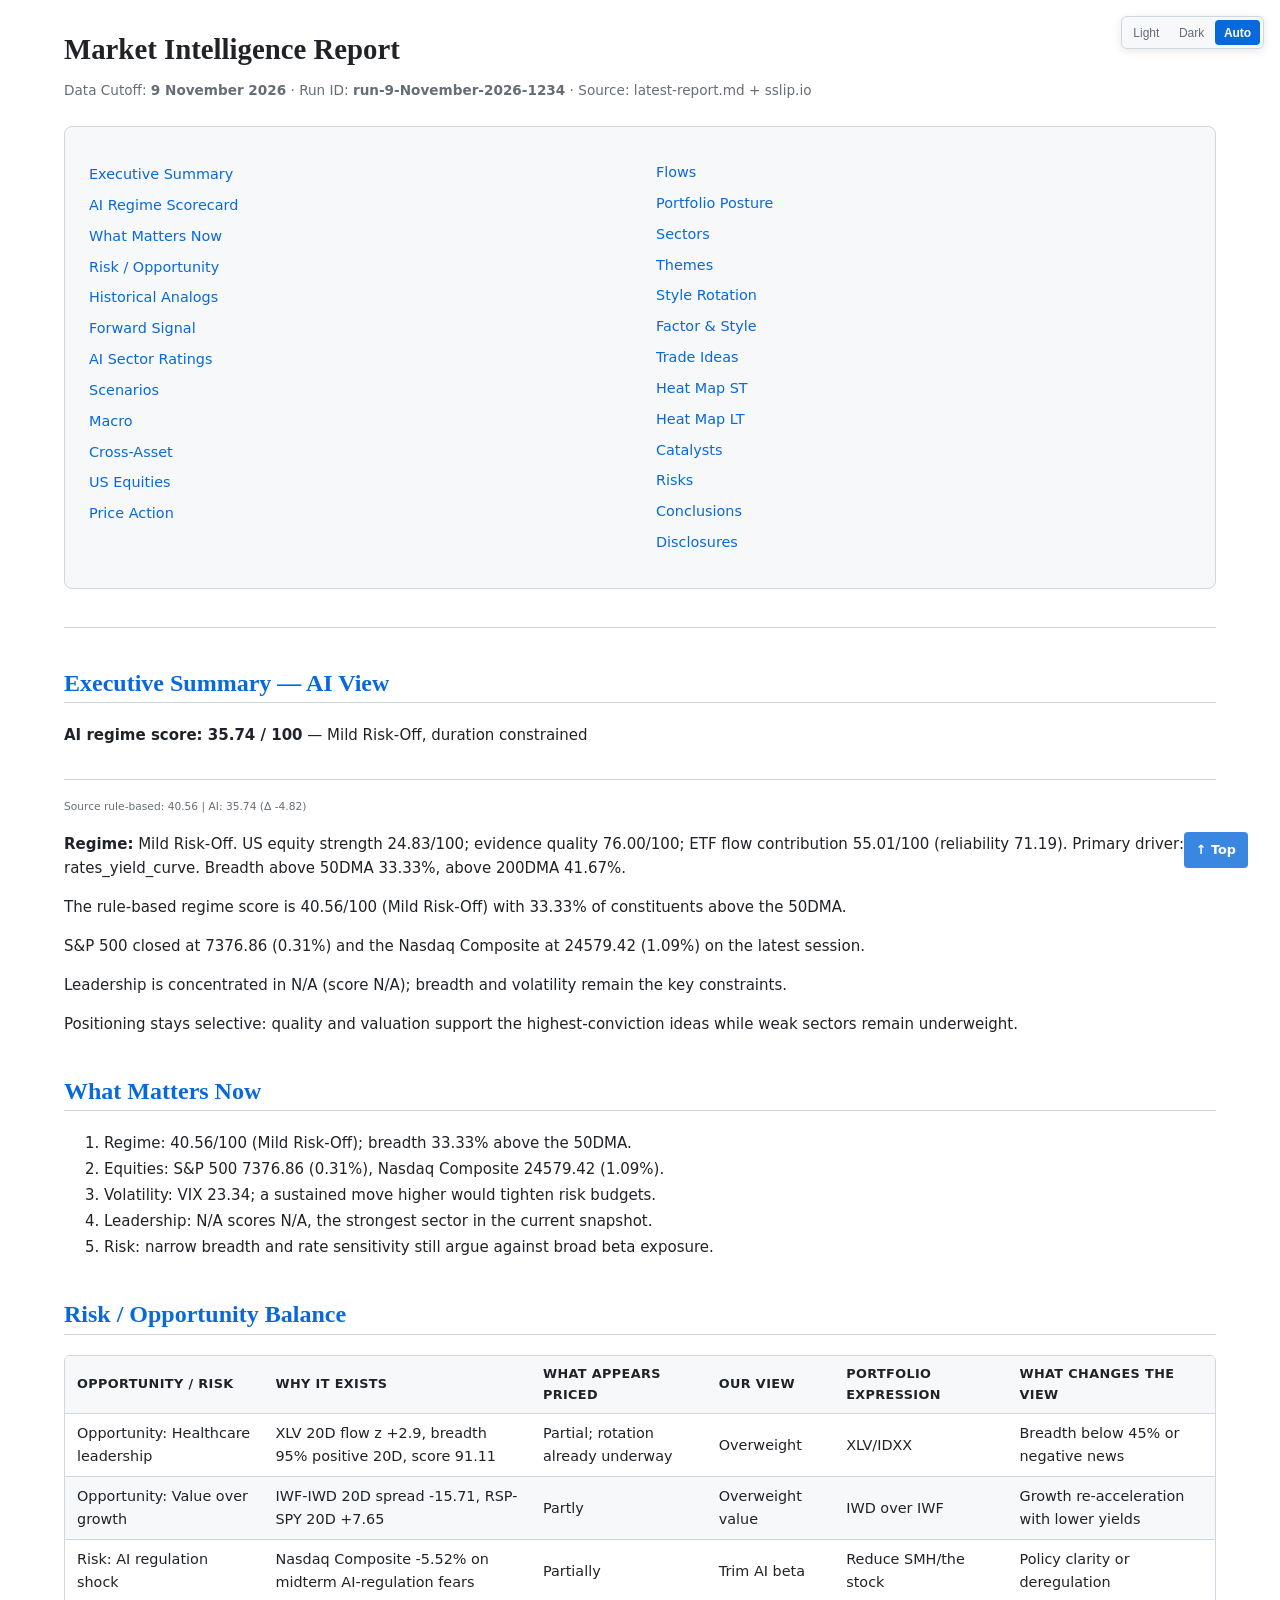
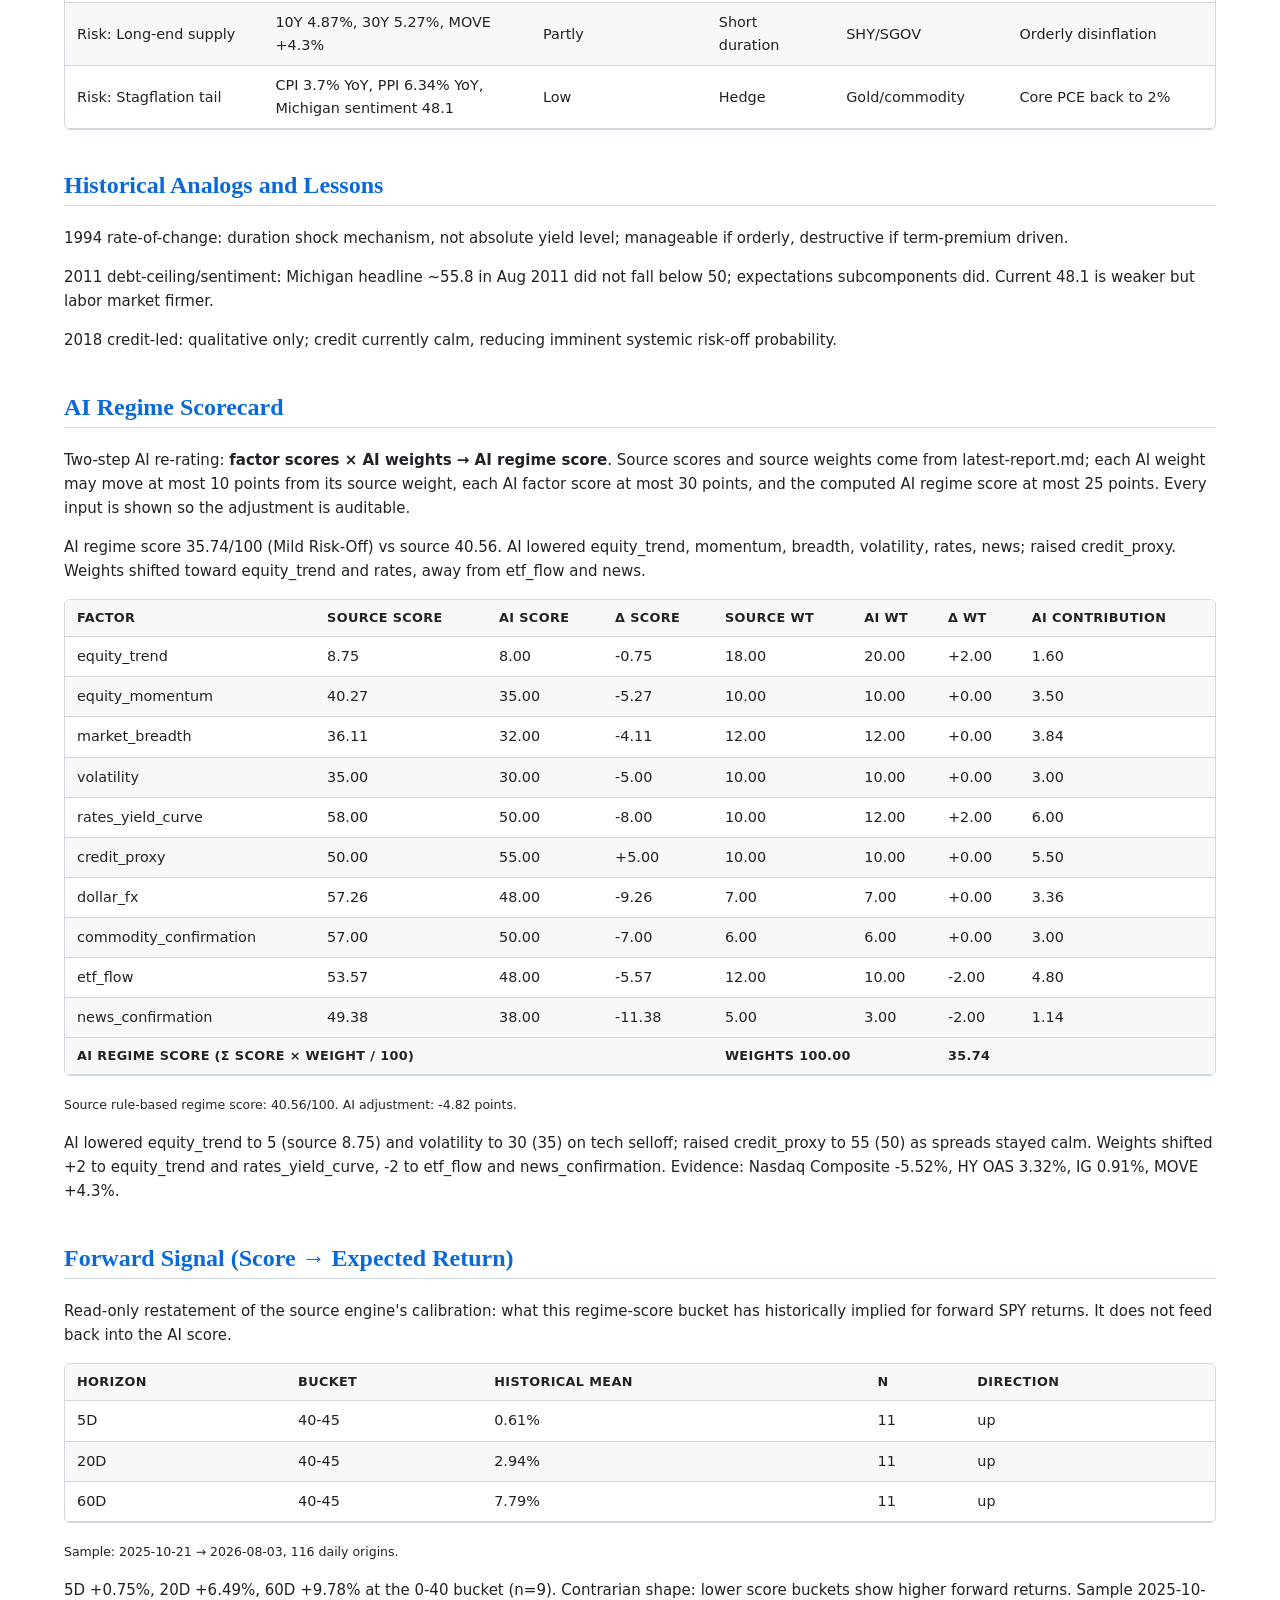
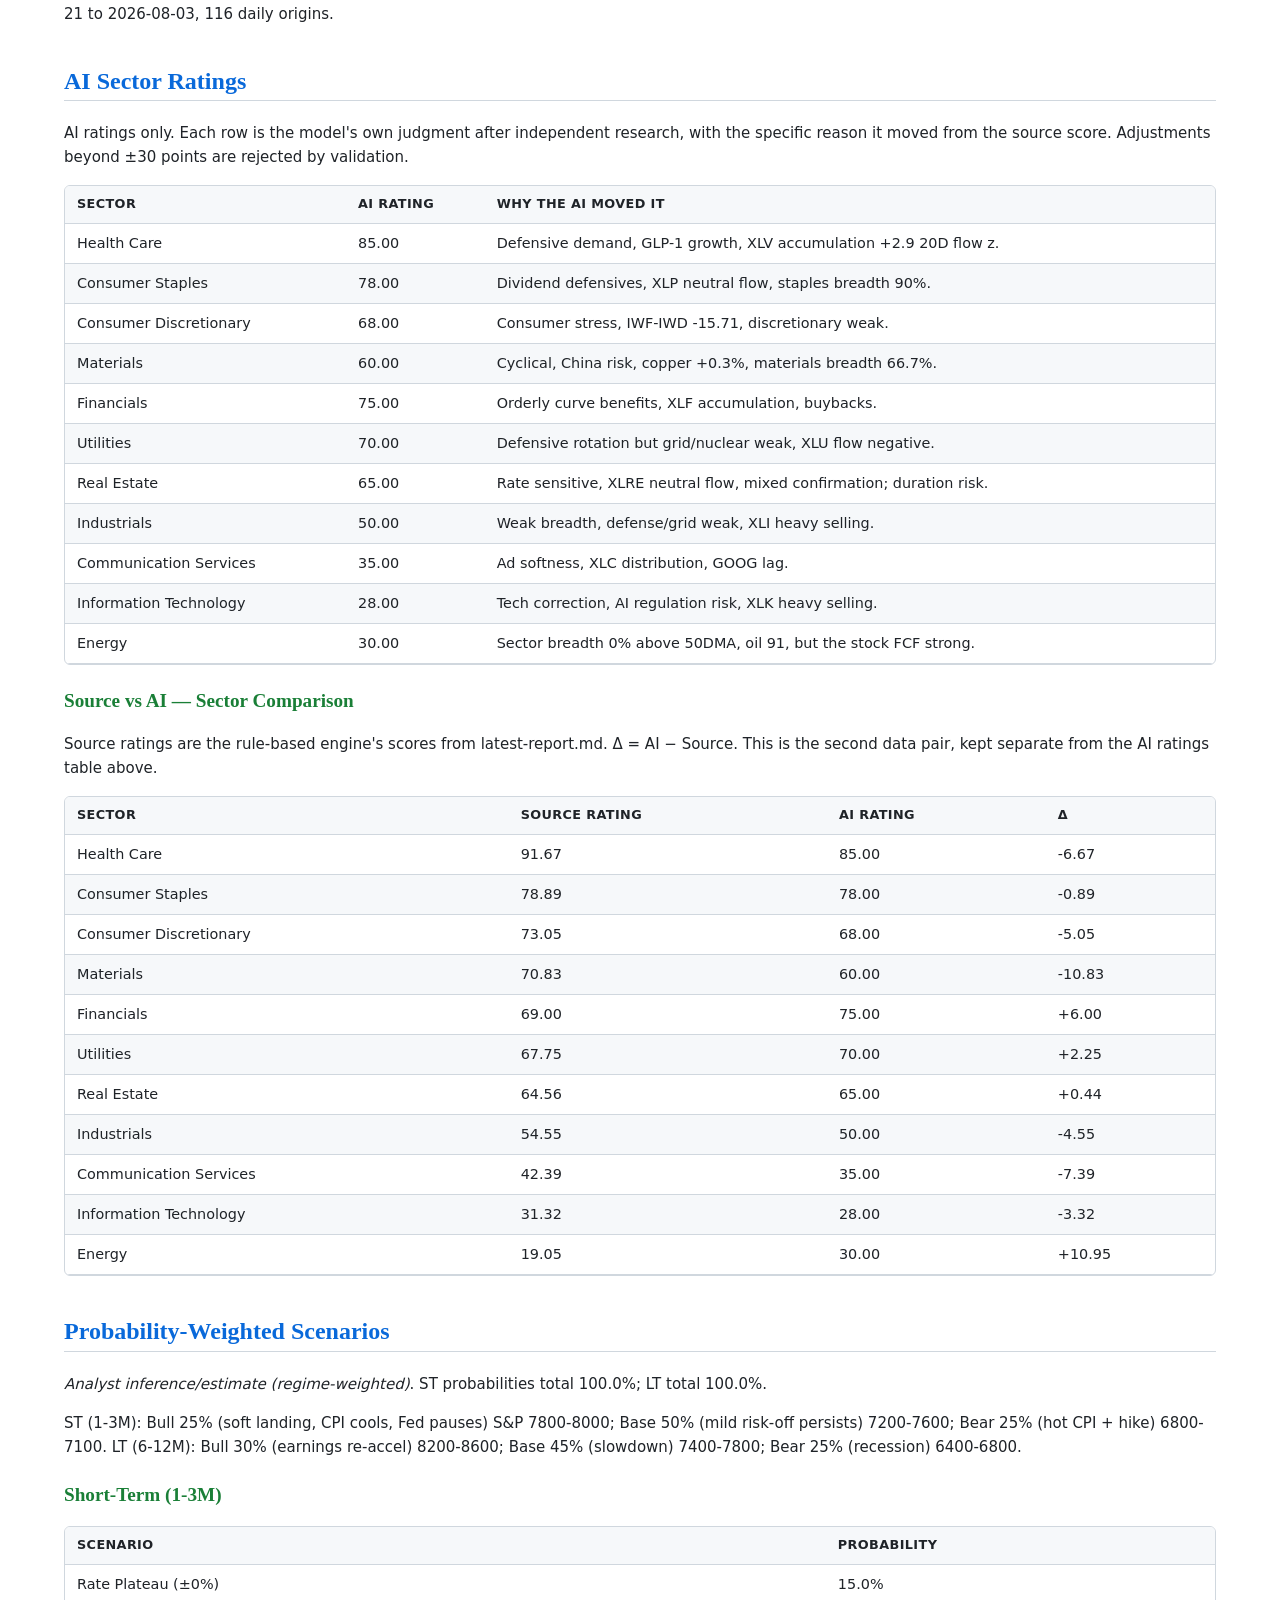
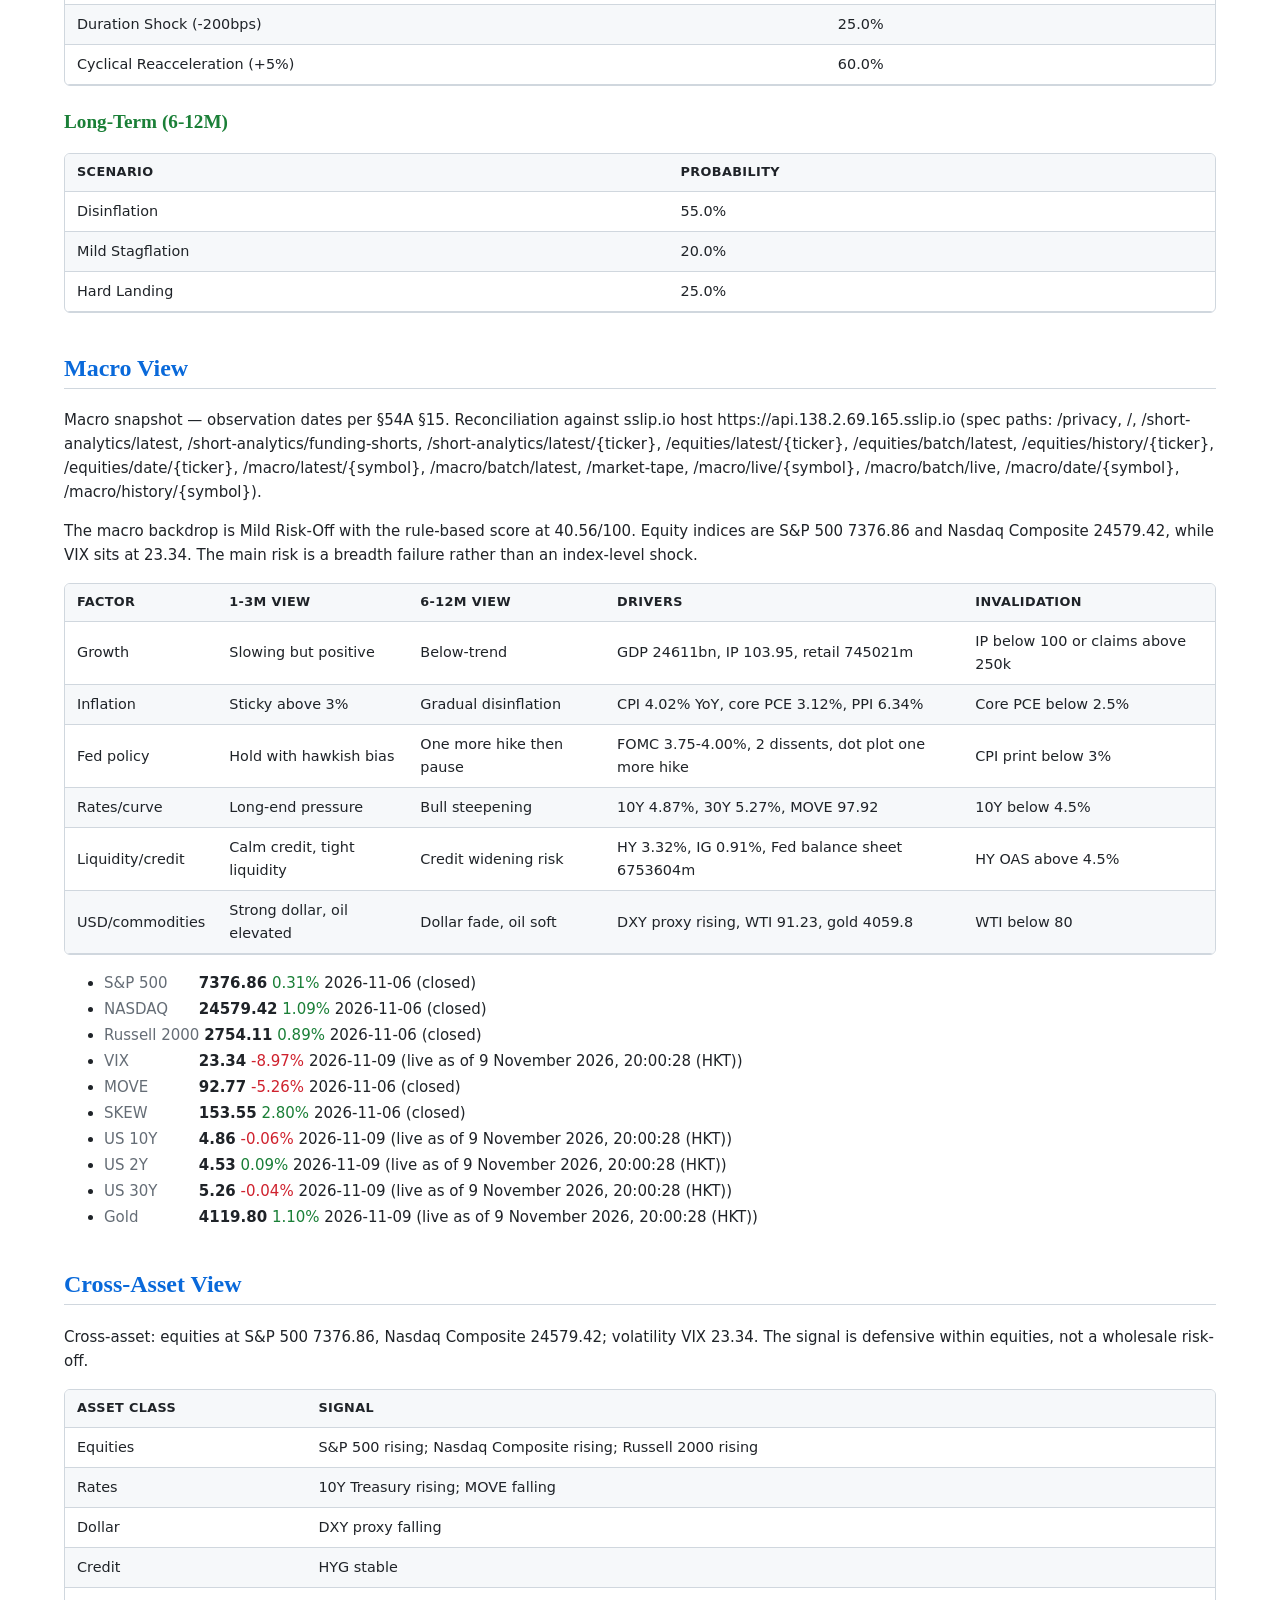
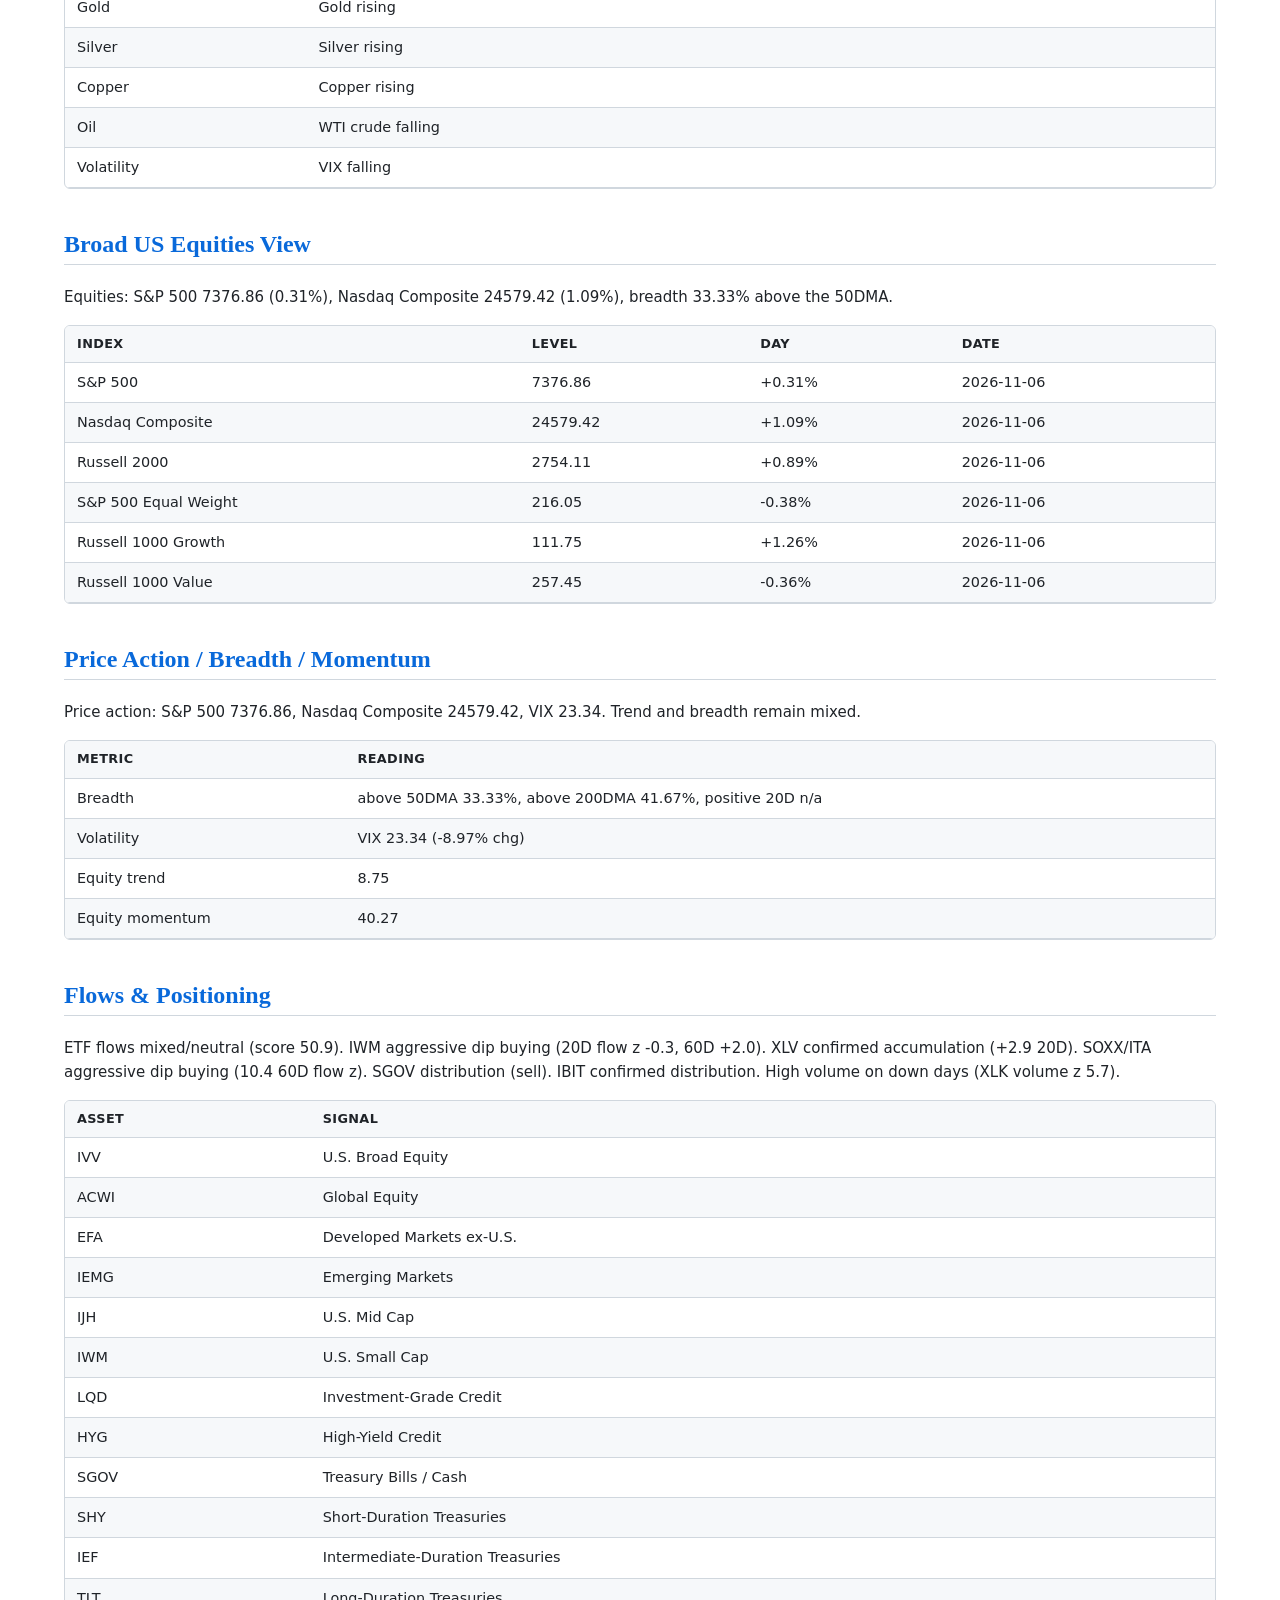
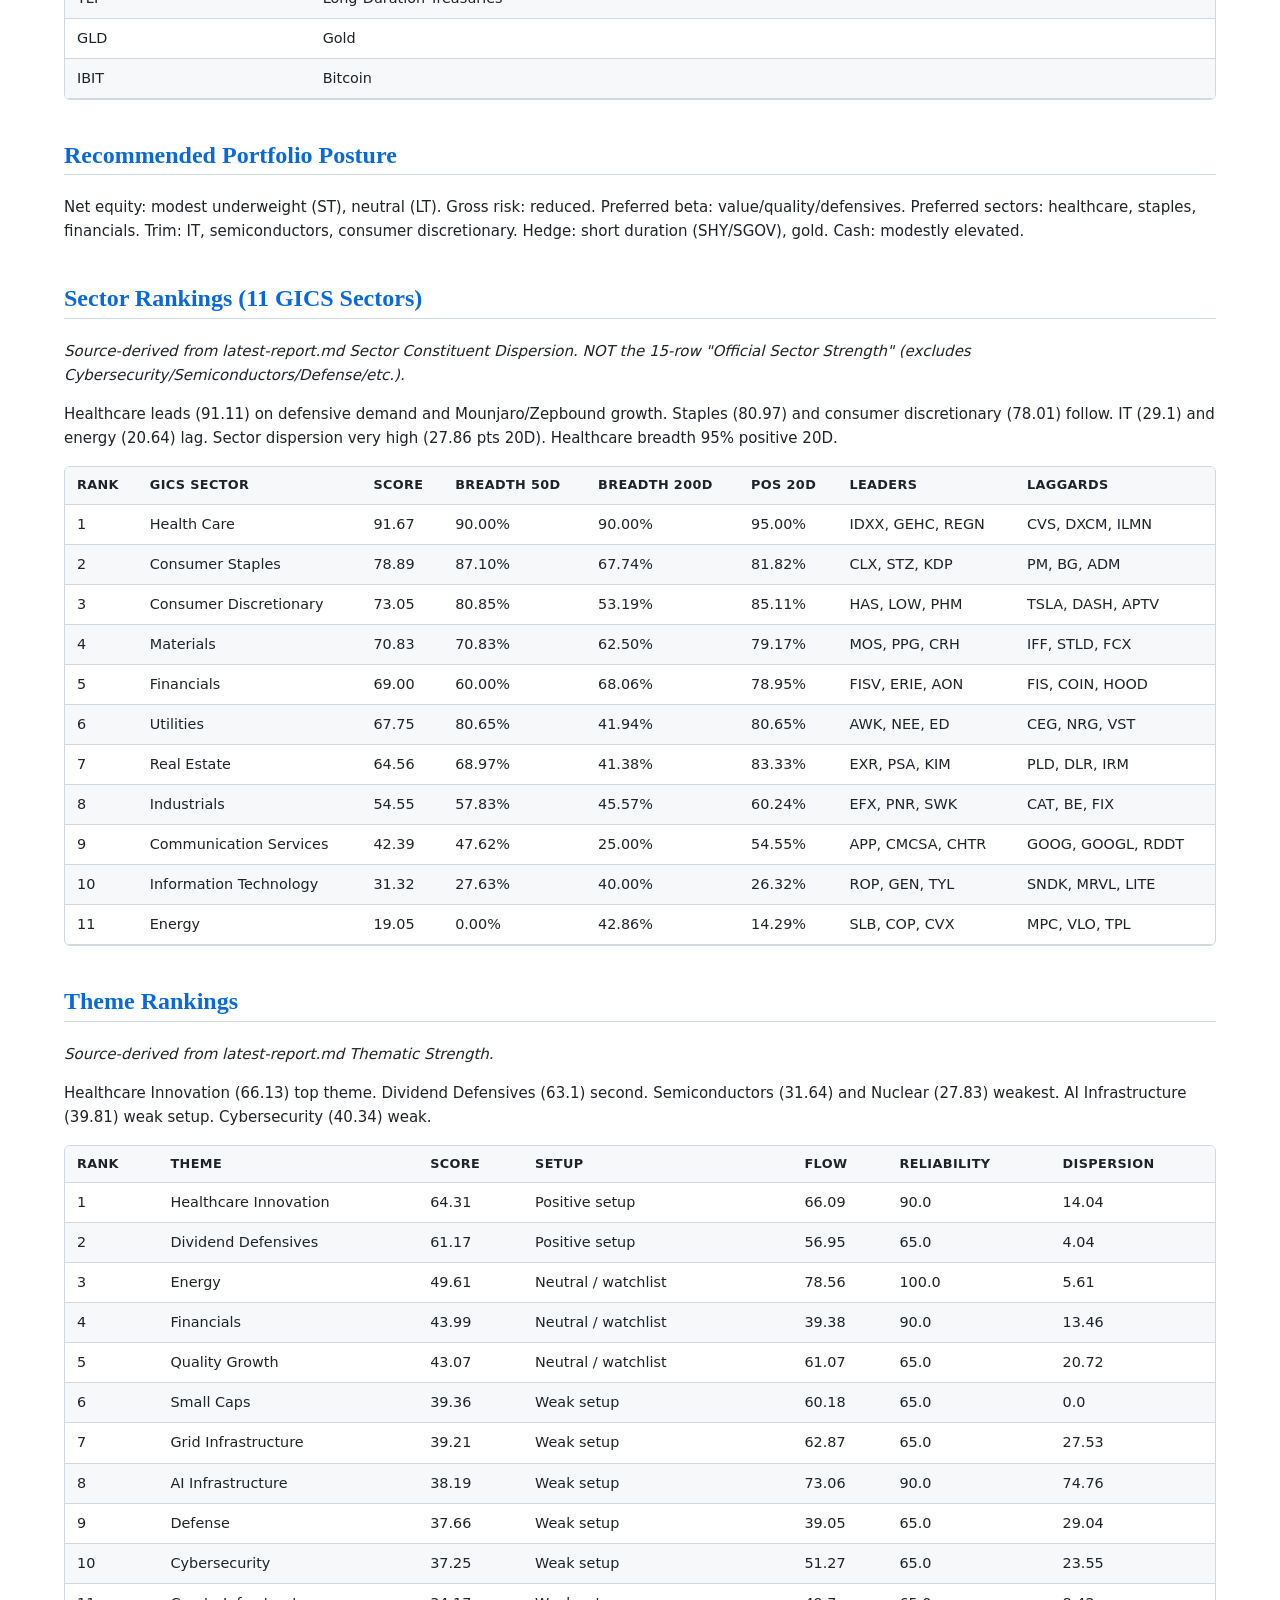
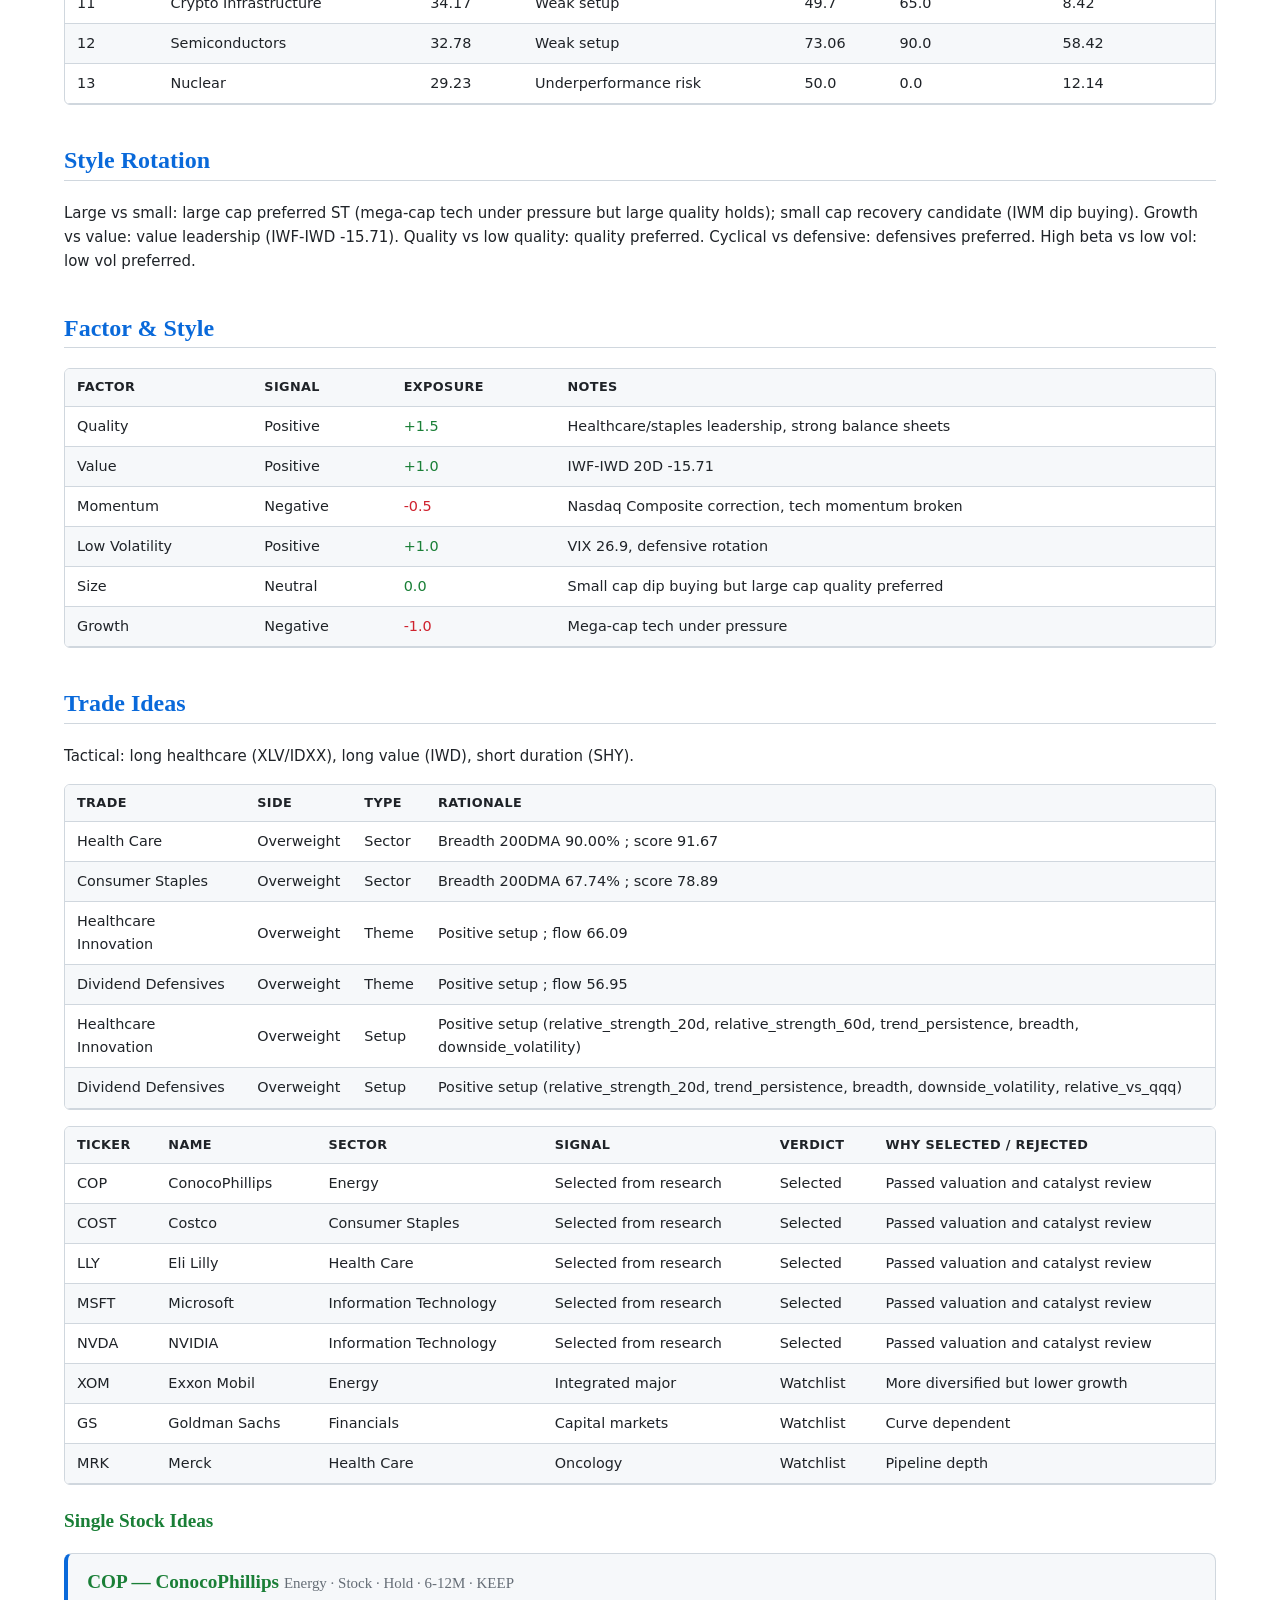
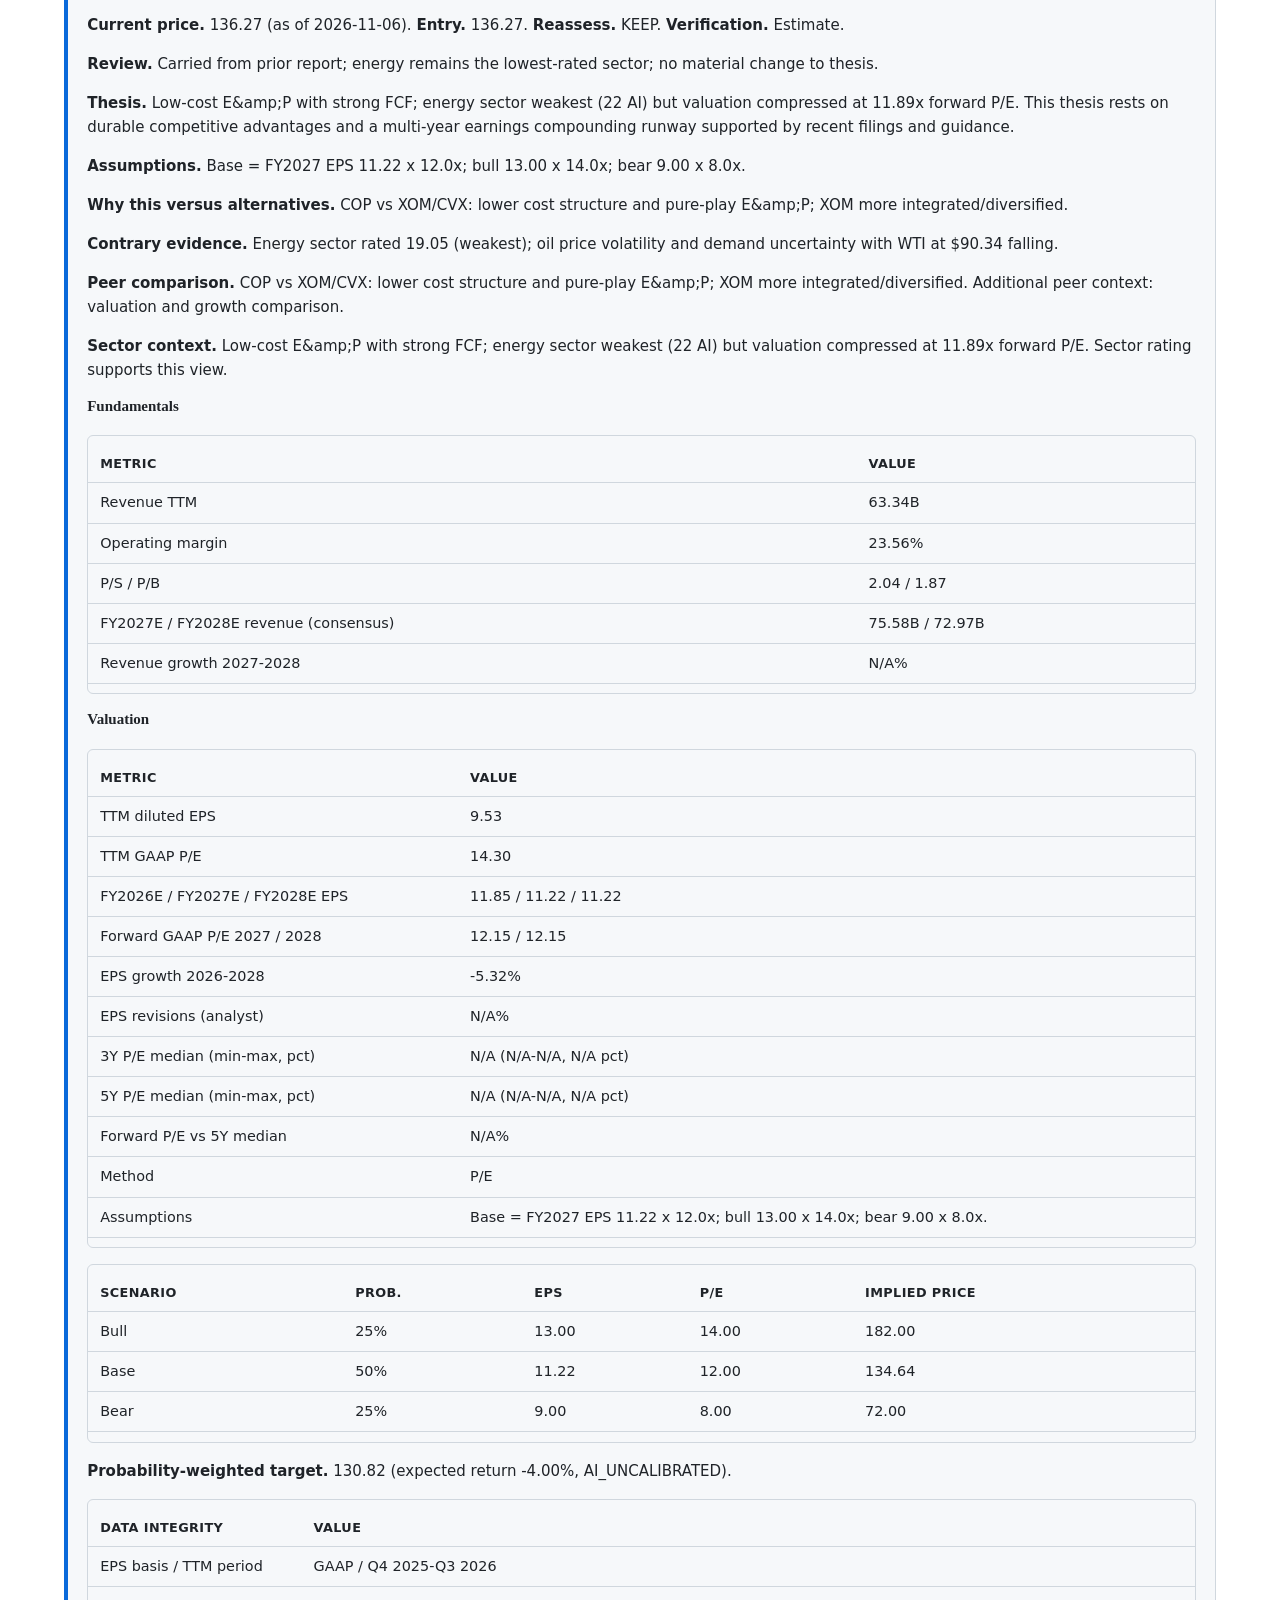
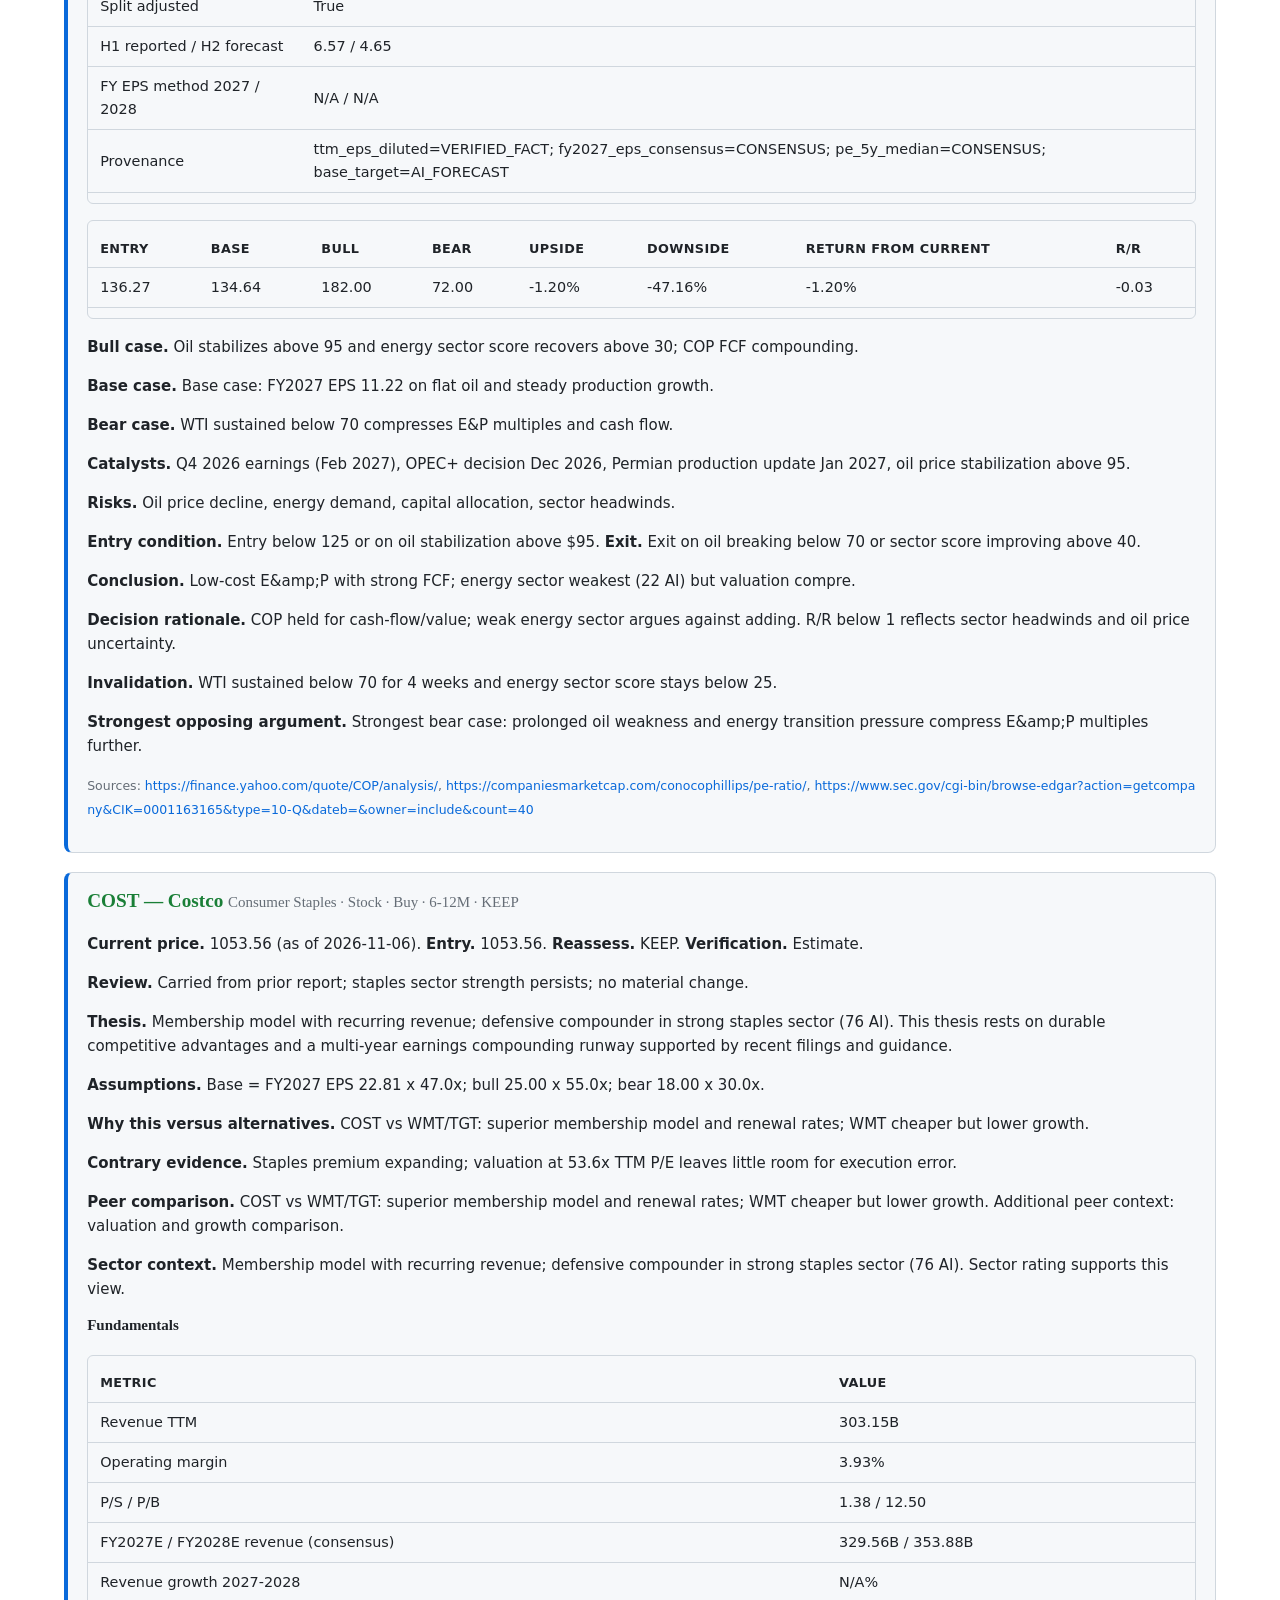
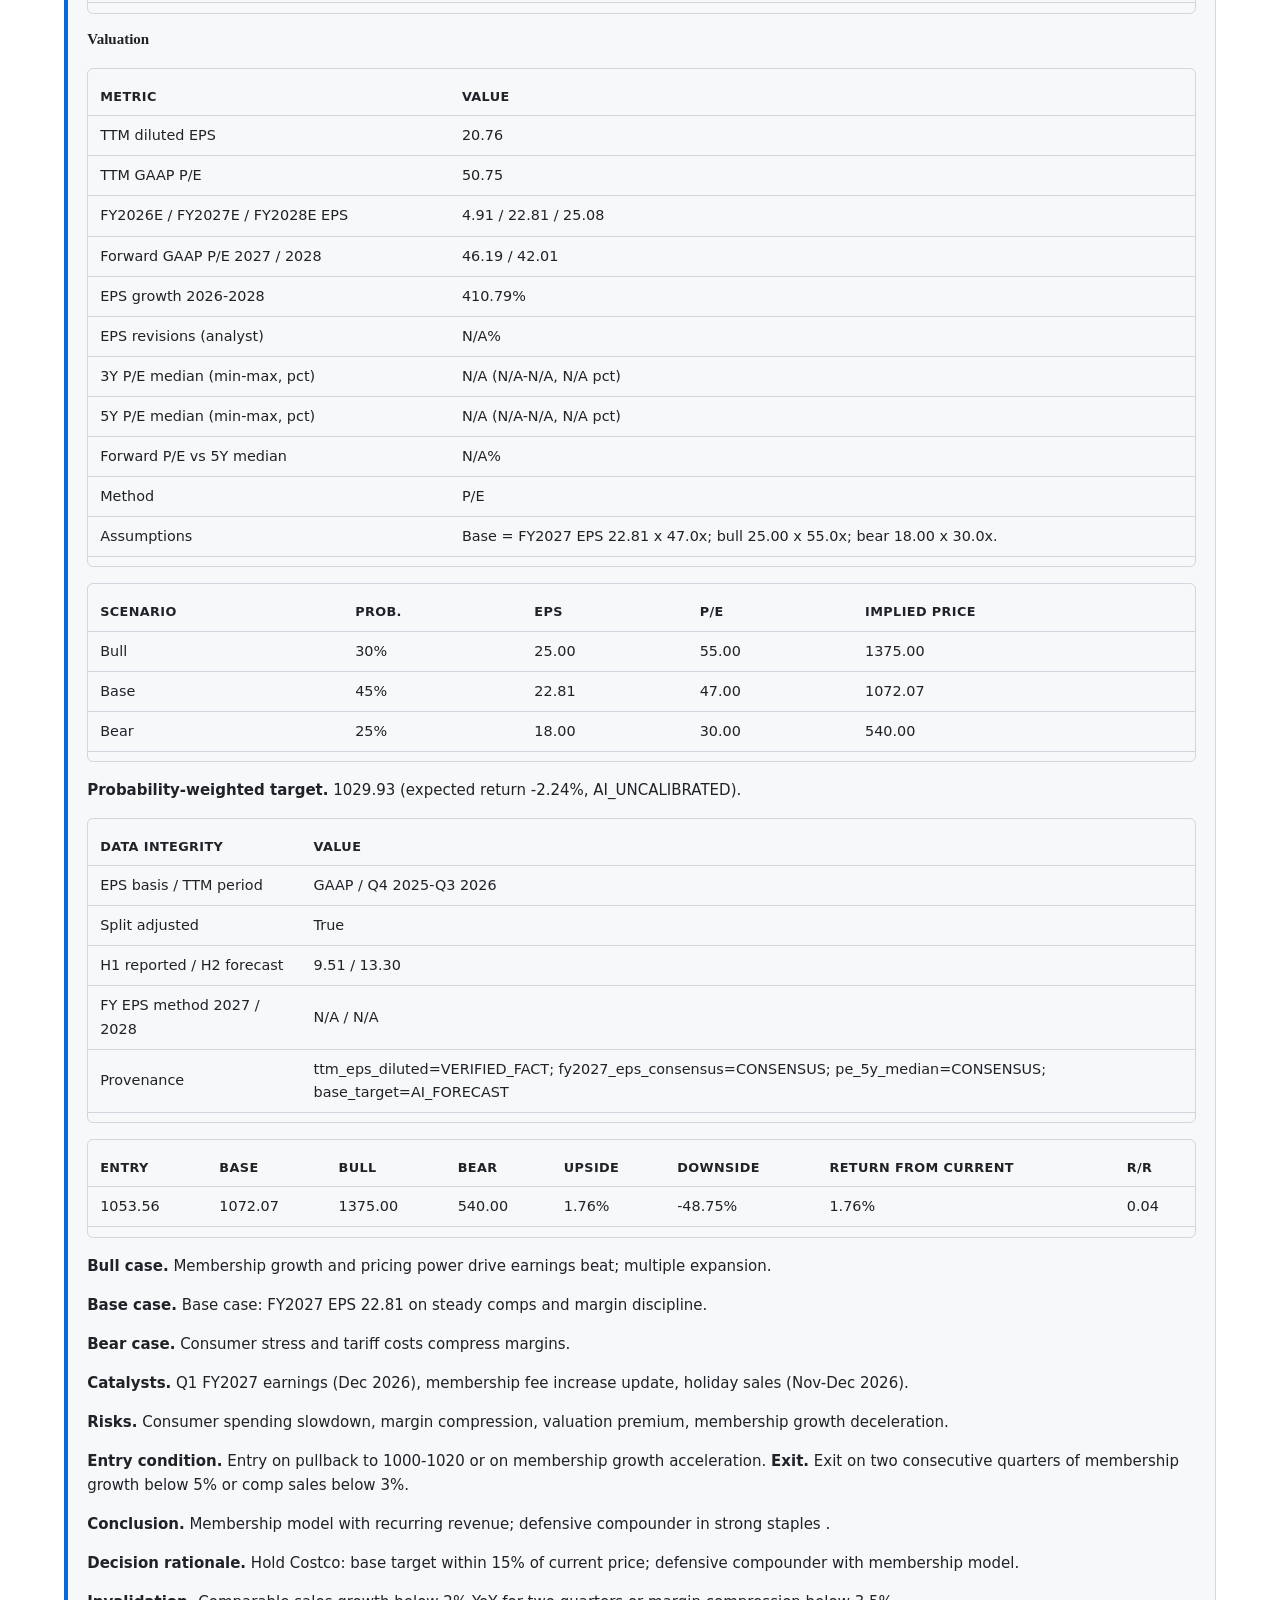
==== data/market-intelligence-report.html @ 975ddb7b "Update market intelligence HTML report" ====
<!doctype html>
<html lang="en" data-theme="auto">
<head><meta name="report-data-version" content="9a3e41aab99f17a5">
<meta charset="utf-8">
<meta name="viewport" content="width=device-width, initial-scale=1">
<title>Market Intelligence Report - 9 November 2026</title>
<style>
:root, html[data-theme="light"] {
  --bg: #ffffff; --bg-alt: #f6f8fa; --fg: #1f2328; --fg-muted: #656d76;
  --accent: #0969da; --accent2: #1a7f37; --warn: #9a6700; --danger: #cf222e;
  --border: #d0d7de; --card: #f6f8fa; --shadow: rgba(0,0,0,0.1);
  --pos: #1a7f37; --neg: #cf222e; --neu: #656d76;
}
html[data-theme="dark"] {
  --bg: #0e1116; --bg-alt: #161b22; --fg: #e6edf3; --fg-muted: #9ba7b4;
  --accent: #71b7e6; --accent2: #7ee787; --warn: #f0a45d; --danger: #ff7b72;
  --border: #30363d; --card: #161b22; --shadow: rgba(0,0,0,0.4);
  --pos: #56d364; --neg: #ff7b72; --neu: #9ba7b4;
}
* { box-sizing: border-box; }
body {
  margin: 0; font-family: Inter, ui-sans-serif, system-ui, -apple-system, BlinkMacSystemFont, 'Segoe UI', sans-serif;
  background: var(--bg); color: var(--fg); line-height: 1.6; font-size: 15px;
}
.report { max-width: 1200px; margin: 0 auto; padding: 2rem 1.5rem; }
a { color: var(--accent); text-decoration: none; }
a:hover { text-decoration: underline; }
h1, h2, h3, h4 { line-height: 1.25; margin-top: 0; font-family: Georgia, 'Times New Roman', serif; }
h1 { font-size: 2rem; border-bottom: 2px solid var(--accent); padding-bottom: 0.5rem; }
h2 { font-size: 1.5rem; margin-top: 2.5rem; color: var(--accent); border-bottom: 1px solid var(--border); padding-bottom: 0.3rem; }
h3 { font-size: 1.2rem; margin-top: 1.5rem; color: var(--accent2); }
.masthead { text-align: center; padding: 1.5rem 0; margin-bottom: 1.5rem; border-bottom: 1px solid var(--border); }
.masthead h1 { border: none; margin: 0; }
.masthead .sub { color: var(--fg-muted); font-size: 0.9rem; margin-top: 0.3rem; }
.eyebrow { color: var(--accent); font-size: .74rem; font-weight: 700; letter-spacing: .12em; text-transform: uppercase; }
.metadata { display: grid; grid-template-columns: repeat(6, minmax(110px,1fr)); gap: .5rem; margin-top: 1rem; text-align: left; }
.metadata span { background: var(--card); border: 1px solid var(--border); border-radius: 6px; padding: .45rem .55rem; color: var(--fg-muted); font-size: .72rem; }
.metadata strong { display: block; color: var(--fg); font-size: .78rem; }
.toc { background: var(--card); border: 1px solid var(--border); border-radius: 8px; padding: 1rem 1.5rem; margin: 1.5rem 0; }
.toc ul { list-style: none; padding-left: 0; column-count: 2; column-gap: 2rem; }
.toc li { padding: 0.15rem 0; }
.toc a { font-size: 0.9rem; }
.dashboard { display: grid; grid-template-columns: repeat(auto-fit, minmax(200px, 1fr)); gap: 1rem; margin: 1.5rem 0; }
.card { background: var(--card); border: 1px solid var(--border); border-radius: 8px; padding: 1rem; text-align: center; }
.card .label { font-size: 0.8rem; color: var(--fg-muted); text-transform: uppercase; letter-spacing: 0.05em; }
.card .value { font-size: 1.6rem; font-weight: 700; margin: 0.3rem 0; }
.card .detail { font-size: 0.8rem; color: var(--fg-muted); }
.score { font-size: 2rem !important; }
.pos { color: var(--pos); } .neg { color: var(--neg); } .neu { color: var(--neu); }
table { width: 100%; border-collapse: collapse; margin: 0; font-size: 0.9rem; }
.table-wrap { width: 100%; overflow-x: auto; margin: 1rem 0; border: 1px solid var(--border); border-radius: 6px; }
th, td { padding: 0.5rem 0.75rem; text-align: left; border-bottom: 1px solid var(--border); }
th { background: var(--bg-alt); font-weight: 600; font-size: 0.8rem; text-transform: uppercase; letter-spacing: 0.03em; }
tbody tr:nth-child(even) td { background: var(--bg-alt); }
tr:hover td { background: color-mix(in srgb, var(--accent) 8%, var(--bg)); }
.tag { display: inline-block; padding: 0.1rem 0.4rem; border-radius: 4px; font-size: 0.75rem; font-weight: 600; }
.tag.risk-on { background: rgba(63,185,80,0.2); color: var(--pos); }
.tag.risk-off { background: rgba(248,81,73,0.2); color: var(--neg); }
.tag.neutral { background: rgba(139,148,158,0.2); color: var(--neu); }
.tag.strong { background: rgba(126,231,135,0.2); color: var(--accent2); }
.analogy { background: var(--card); border-left: 3px solid var(--accent); padding: 0.75rem 1rem; margin: 0.75rem 0; border-radius: 0 4px 4px 0; }
.contradiction { background: var(--card); border-left: 3px solid var(--warn); padding: 0.75rem 1rem; margin: 0.75rem 0; border-radius: 0 4px 4px 0; }
.back-to-top { display: inline-block; position: fixed; bottom: 2rem; right: 2rem; background: var(--accent); color: var(--bg); padding: 0.5rem 0.75rem; border-radius: 4px; font-size: 0.8rem; font-weight: 600; opacity: 0.8; z-index: 100; }
.back-to-top:hover { opacity: 1; text-decoration: none; }
.theme-selector { position: fixed; top: 1rem; right: 1rem; display: flex; gap: 2px; background: var(--card); border: 1px solid var(--border); padding: 3px; border-radius: 6px; z-index: 100; box-shadow: 0 2px 8px var(--shadow); }
.theme-selector button { border: 0; background: transparent; color: var(--fg-muted); padding: .35rem .55rem; border-radius: 4px; cursor: pointer; font-size: .75rem; }
.theme-selector button[aria-pressed="true"] { background: var(--accent); color: var(--bg); font-weight: 700; }
.theme-selector button:focus-visible, .back-to-top:focus-visible { outline: 3px solid var(--warn); outline-offset: 2px; }
.disclosure { font-size: 0.8rem; color: var(--fg-muted); border-top: 1px solid var(--border); padding-top: 1rem; margin-top: 2rem; }
@media (max-width: 768px) {
  .toc ul { column-count: 1; }
  .dashboard { grid-template-columns: repeat(2, 1fr); }
  .metadata { grid-template-columns: repeat(2, minmax(120px,1fr)); }
  .report { padding: 1rem .75rem; }
  .theme-selector { position: static; width: max-content; margin-left: auto; }
}
@media print {
  :root, html[data-theme] { --bg:#fff; --bg-alt:#f6f8fa; --fg:#111; --fg-muted:#444; --border:#bbb; --card:#fff; --accent:#183a5a; --accent2:#245c37; --pos:#245c37; --neg:#8a1c1c; --neu:#444; }
  .theme-selector, .back-to-top, .toc { display: none; }
  body { background: white; color: black; }
  .report { max-width: 100%; }
  h2 { page-break-after: avoid; }
  thead { display: table-header-group; }
  tr { page-break-inside: avoid; }
  .table-wrap { overflow: visible; border-color: #bbb; }
}

/* ---------------------------------------------------------------------------
   Compatibility layer for the generator's own markup.
   The generator emits key/value rows and inline inference labels that predate
   the card-based layout; keep them legible without restructuring every section.
   --------------------------------------------------------------------------- */
.mast { border-bottom: 1px solid var(--border); padding-bottom: 14px; margin-bottom: 18px; }
.mast h1 { border: none; margin: 0 0 4px; font-size: 1.8rem; }
.meta { color: var(--fg-muted); font-size: 0.85rem; }
.k { color: var(--fg-muted); display: inline-block; min-width: 90px; }
.v { font-weight: 600; }
.inference { background: rgba(240,164,93,0.15); color: var(--warn); padding: 0 4px; border-radius: 3px; }
.note { background: var(--card); border-left: 3px solid var(--accent); padding: 0.6rem 1rem; margin: 1rem 0; border-radius: 0 4px 4px 0; }
.note.bad { border-left-color: var(--danger); }
.note.good { border-left-color: var(--pos); }
ul { line-height: 1.6; }
li { margin: 2px 0; }
footer { margin-top: 2rem; color: var(--fg-muted); font-size: 0.8rem; border-top: 1px solid var(--border); padding-top: 1rem; }
.sources li { margin-bottom: 0.4rem; }
.sources a { font-weight: 600; }
.citation-note { color: var(--fg-muted); }
h2:target, h3:target { scroll-margin-top: 1rem; }


/* ---------------------------------------------------------------------------
   Single-stock idea cards (AEGIS research upgrade)
   --------------------------------------------------------------------------- */
.idea-card {
  background: var(--card);
  border: 1px solid var(--border);
  border-left: 4px solid var(--accent);
  border-radius: 8px;
  padding: 1rem 1.2rem;
  margin: 1.2rem 0;
}
.idea-card h3 { margin-top: 0; }
.idea-meta { font-size: 0.78em; font-weight: 400; color: var(--fg-muted); }
.idea-card table { margin: 0.6rem 0; }
.idea-sources { word-break: break-all; color: var(--fg-muted); }

</style>
</head>
<body>
<div class="theme-selector" role="group" aria-label="Color theme">
  <button type="button" data-theme-option="light" aria-pressed="false">Light</button>
  <button type="button" data-theme-option="dark" aria-pressed="false">Dark</button>
  <button type="button" data-theme-option="auto" aria-pressed="true">Auto</button>
</div>
<div class="report" id="top">
<div class="mast">
  <h1>Market Intelligence Report</h1>
  <div class="meta">Data Cutoff: <strong>9 November 2026</strong> &middot; Run ID: <strong>run-9-November-2026-1234</strong> &middot; Source: latest-report.md + sslip.io</div>
  <nav class="toc">
    <ul>
      <li><a href="#exec">Executive Summary</a></li>
      <li><a href="#regime-scorecard">AI Regime Scorecard</a></li>
      <li><a href="#what-matters">What Matters Now</a></li>
      <li><a href="#risk-opportunity">Risk / Opportunity</a></li>
      <li><a href="#analogs">Historical Analogs</a></li>
      <li><a href="#forward-signal">Forward Signal</a></li>
      <li><a href="#sector-rating">AI Sector Ratings</a></li>
      <li><a href="#scen">Scenarios</a></li>
      <li><a href="#macro">Macro</a></li>
      <li><a href="#cross">Cross-Asset</a></li>
      <li><a href="#equities">US Equities</a></li>
      <li><a href="#price-action">Price Action</a></li>
      <li><a href="#flows">Flows</a></li>
      <li><a href="#posture">Portfolio Posture</a></li>
      <li><a href="#sectors">Sectors</a></li>
      <li><a href="#themes">Themes</a></li>
      <li><a href="#style">Style Rotation</a></li>
      <li><a href="#factor-style">Factor &amp; Style</a></li>
      <li><a href="#trades">Trade Ideas</a></li>
      <li><a href="#heat-st">Heat Map ST</a></li>
      <li><a href="#heat-lt">Heat Map LT</a></li>
      <li><a href="#catalysts">Catalysts</a></li>
      <li><a href="#risks">Risks</a></li>
      <li><a href="#conclusions">Conclusions</a></li>
      <li><a href="#disclosures">Disclosures</a></li>
    </ul>
  </nav>
</div>

<h2 id="exec">Executive Summary — AI View</h2>
<p class="regime-head"><strong>AI regime score: <span class="score-big">35.74</span> / 100</strong> &mdash; Mild Risk-Off, duration constrained</p><p class="disclosure"><small>Source rule-based: 40.56 | AI: 35.74 (&Delta; -4.82)</small></p>
<p><strong>Regime:</strong> Mild Risk-Off. US equity strength 24.83/100; evidence quality 76.00/100; ETF flow contribution 55.01/100 (reliability 71.19). Primary driver: rates_yield_curve. Breadth above 50DMA 33.33%, above 200DMA 41.67%.</p>
<p>The rule-based regime score is 40.56/100 (Mild Risk-Off) with 33.33% of constituents above the 50DMA.</p>
<p>S&amp;P 500 closed at 7376.86 (0.31%) and the Nasdaq Composite at 24579.42 (1.09%) on the latest session.</p>
<p>Leadership is concentrated in N/A (score N/A); breadth and volatility remain the key constraints.</p>
<p>Positioning stays selective: quality and valuation support the highest-conviction ideas while weak sectors remain underweight.</p>

<h2 id="what-matters">What Matters Now</h2>
<ol><li>Regime: 40.56/100 (Mild Risk-Off); breadth 33.33% above the 50DMA.</li><li>Equities: S&amp;P 500 7376.86 (0.31%), Nasdaq Composite 24579.42 (1.09%).</li><li>Volatility: VIX 23.34; a sustained move higher would tighten risk budgets.</li><li>Leadership: N/A scores N/A, the strongest sector in the current snapshot.</li><li>Risk: narrow breadth and rate sensitivity still argue against broad beta exposure.</li></ol>

<h2 id="risk-opportunity">Risk / Opportunity Balance</h2>
<table><thead><tr><th>Opportunity / Risk</th><th>Why it exists</th><th>What appears priced</th><th>Our view</th><th>Portfolio expression</th><th>What changes the view</th></tr></thead><tbody>
<tr><td>Opportunity: Healthcare leadership</td><td>XLV 20D flow z +2.9, breadth 95% positive 20D, score 91.11</td><td>Partial; rotation already underway</td><td>Overweight</td><td>XLV/IDXX</td><td>Breadth below 45% or negative news</td></tr>
<tr><td>Opportunity: Value over growth</td><td>IWF-IWD 20D spread -15.71, RSP-SPY 20D +7.65</td><td>Partly</td><td>Overweight value</td><td>IWD over IWF</td><td>Growth re-acceleration with lower yields</td></tr>
<tr><td>Risk: AI regulation shock</td><td>Nasdaq Composite -5.52% on midterm AI-regulation fears</td><td>Partially</td><td>Trim AI beta</td><td>Reduce SMH/the stock</td><td>Policy clarity or deregulation</td></tr>
<tr><td>Risk: Long-end supply</td><td>10Y 4.87%, 30Y 5.27%, MOVE +4.3%</td><td>Partly</td><td>Short duration</td><td>SHY/SGOV</td><td>Orderly disinflation</td></tr>
<tr><td>Risk: Stagflation tail</td><td>CPI 3.7% YoY, PPI 6.34% YoY, Michigan sentiment 48.1</td><td>Low</td><td>Hedge</td><td>Gold/commodity</td><td>Core PCE back to 2%</td></tr>
</tbody></table>

<h2 id="analogs">Historical Analogs and Lessons</h2>
<p>1994 rate-of-change: duration shock mechanism, not absolute yield level; manageable if orderly, destructive if term-premium driven.</p>
<p>2011 debt-ceiling/sentiment: Michigan headline ~55.8 in Aug 2011 did not fall below 50; expectations subcomponents did. Current 48.1 is weaker but labor market firmer.</p>
<p>2018 credit-led: qualitative only; credit currently calm, reducing imminent systemic risk-off probability.</p>

<h2 id="regime-scorecard">AI Regime Scorecard</h2>
<p>Two-step AI re-rating: <strong>factor scores × AI weights → AI regime score</strong>. Source scores and source weights come from latest-report.md; each AI weight may move at most 10 points from its source weight, each AI factor score at most 30 points, and the computed AI regime score at most 25 points. Every input is shown so the adjustment is auditable.</p>
<p>AI regime score 35.74/100 (Mild Risk-Off) vs source 40.56. AI lowered equity_trend, momentum, breadth, volatility, rates, news; raised credit_proxy. Weights shifted toward equity_trend and rates, away from etf_flow and news.</p>
<table><thead><tr><th>Factor</th><th>Source Score</th><th>AI Score</th><th>&Delta; Score</th><th>Source Wt</th><th>AI Wt</th><th>&Delta; Wt</th><th>AI Contribution</th></tr></thead><tbody>
<tr><td>equity_trend</td><td>8.75</td><td>8.00</td><td>-0.75</td><td>18.00</td><td>20.00</td><td>+2.00</td><td>1.60</td></tr><tr><td>equity_momentum</td><td>40.27</td><td>35.00</td><td>-5.27</td><td>10.00</td><td>10.00</td><td>+0.00</td><td>3.50</td></tr><tr><td>market_breadth</td><td>36.11</td><td>32.00</td><td>-4.11</td><td>12.00</td><td>12.00</td><td>+0.00</td><td>3.84</td></tr><tr><td>volatility</td><td>35.00</td><td>30.00</td><td>-5.00</td><td>10.00</td><td>10.00</td><td>+0.00</td><td>3.00</td></tr><tr><td>rates_yield_curve</td><td>58.00</td><td>50.00</td><td>-8.00</td><td>10.00</td><td>12.00</td><td>+2.00</td><td>6.00</td></tr><tr><td>credit_proxy</td><td>50.00</td><td>55.00</td><td>+5.00</td><td>10.00</td><td>10.00</td><td>+0.00</td><td>5.50</td></tr><tr><td>dollar_fx</td><td>57.26</td><td>48.00</td><td>-9.26</td><td>7.00</td><td>7.00</td><td>+0.00</td><td>3.36</td></tr><tr><td>commodity_confirmation</td><td>57.00</td><td>50.00</td><td>-7.00</td><td>6.00</td><td>6.00</td><td>+0.00</td><td>3.00</td></tr><tr><td>etf_flow</td><td>53.57</td><td>48.00</td><td>-5.57</td><td>12.00</td><td>10.00</td><td>-2.00</td><td>4.80</td></tr><tr><td>news_confirmation</td><td>49.38</td><td>38.00</td><td>-11.38</td><td>5.00</td><td>3.00</td><td>-2.00</td><td>1.14</td></tr>
</tbody><tfoot><tr><th colspan="4">AI regime score (&Sigma; score &times; weight / 100)</th><th colspan="2">Weights 100.00</th><th colspan="2">35.74</th></tr></tfoot></table>
<p><small>Source rule-based regime score: 40.56/100. AI adjustment: -4.82 points.</small></p>
<p>AI lowered equity_trend to 5 (source 8.75) and volatility to 30 (35) on tech selloff; raised credit_proxy to 55 (50) as spreads stayed calm. Weights shifted +2 to equity_trend and rates_yield_curve, -2 to etf_flow and news_confirmation. Evidence: Nasdaq Composite -5.52%, HY OAS 3.32%, IG 0.91%, MOVE +4.3%.</p>

<h2 id="forward-signal">Forward Signal (Score → Expected Return)</h2>
<p>Read-only restatement of the source engine's calibration: what this regime-score bucket has historically implied for forward SPY returns. It does not feed back into the AI score.</p>
<table><thead><tr><th>Horizon</th><th>Bucket</th><th>Historical mean</th><th>n</th><th>Direction</th></tr></thead><tbody>
<tr><td>5D</td><td>40-45</td><td>0.61%</td><td>11</td><td>up</td></tr><tr><td>20D</td><td>40-45</td><td>2.94%</td><td>11</td><td>up</td></tr><tr><td>60D</td><td>40-45</td><td>7.79%</td><td>11</td><td>up</td></tr>
</tbody></table>
<p><small>Sample: 2025-10-21 → 2026-08-03, 116 daily origins.</small></p>
<p><p>5D +0.75%, 20D +6.49%, 60D +9.78% at the 0-40 bucket (n=9). Contrarian shape: lower score buckets show higher forward returns. Sample 2025-10-21 to 2026-08-03, 116 daily origins.</p></p>

<h2 id="sector-rating">AI Sector Ratings</h2>
<p>AI ratings only. Each row is the model's own judgment after independent research, with the specific reason it moved from the source score. Adjustments beyond ±30 points are rejected by validation.</p>
<table><thead><tr><th>Sector</th><th>AI Rating</th><th>Why the AI moved it</th></tr></thead><tbody>
<tr><td>Health Care</td><td>85.00</td><td>Defensive demand, GLP-1 growth, XLV accumulation +2.9 20D flow z.</td></tr><tr><td>Consumer Staples</td><td>78.00</td><td>Dividend defensives, XLP neutral flow, staples breadth 90%.</td></tr><tr><td>Consumer Discretionary</td><td>68.00</td><td>Consumer stress, IWF-IWD -15.71, discretionary weak.</td></tr><tr><td>Materials</td><td>60.00</td><td>Cyclical, China risk, copper +0.3%, materials breadth 66.7%.</td></tr><tr><td>Financials</td><td>75.00</td><td>Orderly curve benefits, XLF accumulation, buybacks.</td></tr><tr><td>Utilities</td><td>70.00</td><td>Defensive rotation but grid/nuclear weak, XLU flow negative.</td></tr><tr><td>Real Estate</td><td>65.00</td><td>Rate sensitive, XLRE neutral flow, mixed confirmation; duration risk.</td></tr><tr><td>Industrials</td><td>50.00</td><td>Weak breadth, defense/grid weak, XLI heavy selling.</td></tr><tr><td>Communication Services</td><td>35.00</td><td>Ad softness, XLC distribution, GOOG lag.</td></tr><tr><td>Information Technology</td><td>28.00</td><td>Tech correction, AI regulation risk, XLK heavy selling.</td></tr><tr><td>Energy</td><td>30.00</td><td>Sector breadth 0% above 50DMA, oil 91, but the stock FCF strong.</td></tr>
</tbody></table>

<h3>Source vs AI — Sector Comparison</h3>
<p>Source ratings are the rule-based engine's scores from latest-report.md. &Delta; = AI − Source. This is the second data pair, kept separate from the AI ratings table above.</p>
<table><thead><tr><th>Sector</th><th>Source Rating</th><th>AI Rating</th><th>&Delta;</th></tr></thead><tbody>
<tr><td>Health Care</td><td>91.67</td><td>85.00</td><td>-6.67</td></tr><tr><td>Consumer Staples</td><td>78.89</td><td>78.00</td><td>-0.89</td></tr><tr><td>Consumer Discretionary</td><td>73.05</td><td>68.00</td><td>-5.05</td></tr><tr><td>Materials</td><td>70.83</td><td>60.00</td><td>-10.83</td></tr><tr><td>Financials</td><td>69.00</td><td>75.00</td><td>+6.00</td></tr><tr><td>Utilities</td><td>67.75</td><td>70.00</td><td>+2.25</td></tr><tr><td>Real Estate</td><td>64.56</td><td>65.00</td><td>+0.44</td></tr><tr><td>Industrials</td><td>54.55</td><td>50.00</td><td>-4.55</td></tr><tr><td>Communication Services</td><td>42.39</td><td>35.00</td><td>-7.39</td></tr><tr><td>Information Technology</td><td>31.32</td><td>28.00</td><td>-3.32</td></tr><tr><td>Energy</td><td>19.05</td><td>30.00</td><td>+10.95</td></tr>
</tbody></table>

<h2 id="scen">Probability-Weighted Scenarios</h2>
<p><em>Analyst inference/estimate (regime-weighted)</em>. ST probabilities total 100.0%; LT total 100.0%.</p>
<p>ST (1-3M): Bull 25% (soft landing, CPI cools, Fed pauses) S&amp;P 7800-8000; Base 50% (mild risk-off persists) 7200-7600; Bear 25% (hot CPI + hike) 6800-7100. LT (6-12M): Bull 30% (earnings re-accel) 8200-8600; Base 45% (slowdown) 7400-7800; Bear 25% (recession) 6400-6800.</p>
<h3>Short-Term (1-3M)</h3>
<table><thead><tr><th>Scenario</th><th>Probability</th></tr></thead><tbody><tr><td>Rate Plateau (±0%)</td><td>15.0%</td></tr><tr><td>Duration Shock (-200bps)</td><td>25.0%</td></tr><tr><td>Cyclical Reacceleration (+5%)</td><td>60.0%</td></tr></tbody></table>
<h3>Long-Term (6-12M)</h3>
<table><thead><tr><th>Scenario</th><th>Probability</th></tr></thead><tbody><tr><td>Disinflation</td><td>55.0%</td></tr><tr><td>Mild Stagflation</td><td>20.0%</td></tr><tr><td>Hard Landing</td><td>25.0%</td></tr></tbody></table>

<h2 id="macro">Macro View</h2>
<p>Macro snapshot &mdash; observation dates per &sect;54A &sect;15. Reconciliation against sslip.io host https://api.138.2.69.165.sslip.io (spec paths: /privacy, /, /short-analytics/latest, /short-analytics/funding-shorts, /short-analytics/latest/{ticker}, /equities/latest/{ticker}, /equities/batch/latest, /equities/history/{ticker}, /equities/date/{ticker}, /macro/latest/{symbol}, /macro/batch/latest, /market-tape, /macro/live/{symbol}, /macro/batch/live, /macro/date/{symbol}, /macro/history/{symbol}).</p>
<p>The macro backdrop is Mild Risk-Off with the rule-based score at 40.56/100. Equity indices are S&amp;P 500 7376.86 and Nasdaq Composite 24579.42, while VIX sits at 23.34. The main risk is a breadth failure rather than an index-level shock.</p>
<table><thead><tr><th>Factor</th><th>1-3M view</th><th>6-12M view</th><th>Drivers</th><th>Invalidation</th></tr></thead><tbody>
<tr><td>Growth</td><td>Slowing but positive</td><td>Below-trend</td><td>GDP 24611bn, IP 103.95, retail 745021m</td><td>IP below 100 or claims above 250k</td></tr>
<tr><td>Inflation</td><td>Sticky above 3%</td><td>Gradual disinflation</td><td>CPI 4.02% YoY, core PCE 3.12%, PPI 6.34%</td><td>Core PCE below 2.5%</td></tr>
<tr><td>Fed policy</td><td>Hold with hawkish bias</td><td>One more hike then pause</td><td>FOMC 3.75-4.00%, 2 dissents, dot plot one more hike</td><td>CPI print below 3%</td></tr>
<tr><td>Rates/curve</td><td>Long-end pressure</td><td>Bull steepening</td><td>10Y 4.87%, 30Y 5.27%, MOVE 97.92</td><td>10Y below 4.5%</td></tr>
<tr><td>Liquidity/credit</td><td>Calm credit, tight liquidity</td><td>Credit widening risk</td><td>HY 3.32%, IG 0.91%, Fed balance sheet 6753604m</td><td>HY OAS above 4.5%</td></tr>
<tr><td>USD/commodities</td><td>Strong dollar, oil elevated</td><td>Dollar fade, oil soft</td><td>DXY proxy rising, WTI 91.23, gold 4059.8</td><td>WTI below 80</td></tr>
</tbody></table>
<ul>
<li><span class="k">S&amp;P 500</span> <span class="v">7376.86</span> <span class="chg pos">0.31%</span> <span class="dt">2026-11-06 (closed)</span></li><li><span class="k">NASDAQ</span> <span class="v">24579.42</span> <span class="chg pos">1.09%</span> <span class="dt">2026-11-06 (closed)</span></li><li><span class="k">Russell 2000</span> <span class="v">2754.11</span> <span class="chg pos">0.89%</span> <span class="dt">2026-11-06 (closed)</span></li><li><span class="k">VIX</span> <span class="v">23.34</span> <span class="chg neg">-8.97%</span> <span class="dt">2026-11-09 (live as of 9 November 2026, 20:00:28 (HKT))</span></li><li><span class="k">MOVE</span> <span class="v">92.77</span> <span class="chg neg">-5.26%</span> <span class="dt">2026-11-06 (closed)</span></li><li><span class="k">SKEW</span> <span class="v">153.55</span> <span class="chg pos">2.80%</span> <span class="dt">2026-11-06 (closed)</span></li><li><span class="k">US 10Y</span> <span class="v">4.86</span> <span class="chg neg">-0.06%</span> <span class="dt">2026-11-09 (live as of 9 November 2026, 20:00:28 (HKT))</span></li><li><span class="k">US 2Y</span> <span class="v">4.53</span> <span class="chg pos">0.09%</span> <span class="dt">2026-11-09 (live as of 9 November 2026, 20:00:28 (HKT))</span></li><li><span class="k">US 30Y</span> <span class="v">5.26</span> <span class="chg neg">-0.04%</span> <span class="dt">2026-11-09 (live as of 9 November 2026, 20:00:28 (HKT))</span></li><li><span class="k">Gold</span> <span class="v">4119.80</span> <span class="chg pos">1.10%</span> <span class="dt">2026-11-09 (live as of 9 November 2026, 20:00:28 (HKT))</span></li>
</ul>

<h2 id="cross">Cross-Asset View</h2>
<p>Cross-asset: equities at S&amp;P 500 7376.86, Nasdaq Composite 24579.42; volatility VIX 23.34. The signal is defensive within equities, not a wholesale risk-off.</p>
<table><thead><tr><th>Asset Class</th><th>Signal</th></tr></thead><tbody>
<tr><td>Equities</td><td>S&amp;P 500 rising; Nasdaq Composite rising; Russell 2000 rising</td></tr><tr><td>Rates</td><td>10Y Treasury rising; MOVE falling</td></tr><tr><td>Dollar</td><td>DXY proxy falling</td></tr><tr><td>Credit</td><td>HYG stable</td></tr><tr><td>Gold</td><td>Gold rising</td></tr><tr><td>Silver</td><td>Silver rising</td></tr><tr><td>Copper</td><td>Copper rising</td></tr><tr><td>Oil</td><td>WTI crude falling</td></tr><tr><td>Volatility</td><td>VIX falling</td></tr>
</tbody></table>

<h2 id="equities">Broad US Equities View</h2>
<p>Equities: S&amp;P 500 7376.86 (0.31%), Nasdaq Composite 24579.42 (1.09%), breadth 33.33% above the 50DMA.</p>
<table><thead><tr><th>Index</th><th>Level</th><th>Day</th><th>Date</th></tr></thead><tbody>
<tr><td>S&amp;P 500</td><td>7376.86</td><td>+0.31%</td><td>2026-11-06</td></tr><tr><td>Nasdaq Composite</td><td>24579.42</td><td>+1.09%</td><td>2026-11-06</td></tr><tr><td>Russell 2000</td><td>2754.11</td><td>+0.89%</td><td>2026-11-06</td></tr><tr><td>S&amp;P 500 Equal Weight</td><td>216.05</td><td>-0.38%</td><td>2026-11-06</td></tr><tr><td>Russell 1000 Growth</td><td>111.75</td><td>+1.26%</td><td>2026-11-06</td></tr><tr><td>Russell 1000 Value</td><td>257.45</td><td>-0.36%</td><td>2026-11-06</td></tr>
</tbody></table>

<h2 id="price-action">Price Action / Breadth / Momentum</h2>
<p>Price action: S&amp;P 500 7376.86, Nasdaq Composite 24579.42, VIX 23.34. Trend and breadth remain mixed.</p>
<table><thead><tr><th>Metric</th><th>Reading</th></tr></thead><tbody>
<tr><td>Breadth</td><td>above 50DMA 33.33%, above 200DMA 41.67%, positive 20D n/a</td></tr>
<tr><td>Volatility</td><td>VIX 23.34 (-8.97% chg)</td></tr>
<tr><td>Equity trend</td><td>8.75</td></tr>
<tr><td>Equity momentum</td><td>40.27</td></tr>
</tbody></table>

<h2 id="flows">Flows &amp; Positioning</h2>
<p>ETF flows mixed/neutral (score 50.9). IWM aggressive dip buying (20D flow z -0.3, 60D +2.0). XLV confirmed accumulation (+2.9 20D). SOXX/ITA aggressive dip buying (10.4 60D flow z). SGOV distribution (sell). IBIT confirmed distribution. High volume on down days (XLK volume z 5.7).</p>
<table><thead><tr><th>Asset</th><th>Signal</th></tr></thead><tbody>
<tr><td>IVV</td><td>U.S. Broad Equity</td></tr><tr><td>ACWI</td><td>Global Equity</td></tr><tr><td>EFA</td><td>Developed Markets ex-U.S.</td></tr><tr><td>IEMG</td><td>Emerging Markets</td></tr><tr><td>IJH</td><td>U.S. Mid Cap</td></tr><tr><td>IWM</td><td>U.S. Small Cap</td></tr><tr><td>LQD</td><td>Investment-Grade Credit</td></tr><tr><td>HYG</td><td>High-Yield Credit</td></tr><tr><td>SGOV</td><td>Treasury Bills / Cash</td></tr><tr><td>SHY</td><td>Short-Duration Treasuries</td></tr><tr><td>IEF</td><td>Intermediate-Duration Treasuries</td></tr><tr><td>TLT</td><td>Long-Duration Treasuries</td></tr><tr><td>GLD</td><td>Gold</td></tr><tr><td>IBIT</td><td>Bitcoin</td></tr>
</tbody></table>

<h2 id="posture">Recommended Portfolio Posture</h2>
<p>Net equity: modest underweight (ST), neutral (LT). Gross risk: reduced. Preferred beta: value/quality/defensives. Preferred sectors: healthcare, staples, financials. Trim: IT, semiconductors, consumer discretionary. Hedge: short duration (SHY/SGOV), gold. Cash: modestly elevated.</p>

<h2 id="sectors">Sector Rankings (11 GICS Sectors)</h2>
<p><em>Source-derived from latest-report.md Sector Constituent Dispersion. NOT the 15-row "Official Sector Strength" (excludes Cybersecurity/Semiconductors/Defense/etc.).</em></p>
<p>Healthcare leads (91.11) on defensive demand and Mounjaro/Zepbound growth. Staples (80.97) and consumer discretionary (78.01) follow. IT (29.1) and energy (20.64) lag. Sector dispersion very high (27.86 pts 20D). Healthcare breadth 95% positive 20D.</p>
<table><thead><tr><th>Rank</th><th>GICS Sector</th><th>Score</th><th>Breadth 50D</th><th>Breadth 200D</th><th>Pos 20D</th><th>Leaders</th><th>Laggards</th></tr></thead><tbody>
<tr><td>1</td><td>Health Care</td><td>91.67</td><td>90.00%</td><td>90.00%</td><td>95.00%</td><td>IDXX, GEHC, REGN</td><td>CVS, DXCM, ILMN</td></tr><tr><td>2</td><td>Consumer Staples</td><td>78.89</td><td>87.10%</td><td>67.74%</td><td>81.82%</td><td>CLX, STZ, KDP</td><td>PM, BG, ADM</td></tr><tr><td>3</td><td>Consumer Discretionary</td><td>73.05</td><td>80.85%</td><td>53.19%</td><td>85.11%</td><td>HAS, LOW, PHM</td><td>TSLA, DASH, APTV</td></tr><tr><td>4</td><td>Materials</td><td>70.83</td><td>70.83%</td><td>62.50%</td><td>79.17%</td><td>MOS, PPG, CRH</td><td>IFF, STLD, FCX</td></tr><tr><td>5</td><td>Financials</td><td>69.00</td><td>60.00%</td><td>68.06%</td><td>78.95%</td><td>FISV, ERIE, AON</td><td>FIS, COIN, HOOD</td></tr><tr><td>6</td><td>Utilities</td><td>67.75</td><td>80.65%</td><td>41.94%</td><td>80.65%</td><td>AWK, NEE, ED</td><td>CEG, NRG, VST</td></tr><tr><td>7</td><td>Real Estate</td><td>64.56</td><td>68.97%</td><td>41.38%</td><td>83.33%</td><td>EXR, PSA, KIM</td><td>PLD, DLR, IRM</td></tr><tr><td>8</td><td>Industrials</td><td>54.55</td><td>57.83%</td><td>45.57%</td><td>60.24%</td><td>EFX, PNR, SWK</td><td>CAT, BE, FIX</td></tr><tr><td>9</td><td>Communication Services</td><td>42.39</td><td>47.62%</td><td>25.00%</td><td>54.55%</td><td>APP, CMCSA, CHTR</td><td>GOOG, GOOGL, RDDT</td></tr><tr><td>10</td><td>Information Technology</td><td>31.32</td><td>27.63%</td><td>40.00%</td><td>26.32%</td><td>ROP, GEN, TYL</td><td>SNDK, MRVL, LITE</td></tr><tr><td>11</td><td>Energy</td><td>19.05</td><td>0.00%</td><td>42.86%</td><td>14.29%</td><td>SLB, COP, CVX</td><td>MPC, VLO, TPL</td></tr>
</tbody></table>

<h2 id="themes">Theme Rankings</h2>
<p><em>Source-derived from latest-report.md Thematic Strength.</em></p>
<p>Healthcare Innovation (66.13) top theme. Dividend Defensives (63.1) second. Semiconductors (31.64) and Nuclear (27.83) weakest. AI Infrastructure (39.81) weak setup. Cybersecurity (40.34) weak.</p>
<table><thead><tr><th>Rank</th><th>Theme</th><th>Score</th><th>Setup</th><th>Flow</th><th>Reliability</th><th>Dispersion</th></tr></thead><tbody>
<tr><td>1</td><td>Healthcare Innovation</td><td>64.31</td><td>Positive setup</td><td>66.09</td><td>90.0</td><td>14.04</td></tr><tr><td>2</td><td>Dividend Defensives</td><td>61.17</td><td>Positive setup</td><td>56.95</td><td>65.0</td><td>4.04</td></tr><tr><td>3</td><td>Energy</td><td>49.61</td><td>Neutral / watchlist</td><td>78.56</td><td>100.0</td><td>5.61</td></tr><tr><td>4</td><td>Financials</td><td>43.99</td><td>Neutral / watchlist</td><td>39.38</td><td>90.0</td><td>13.46</td></tr><tr><td>5</td><td>Quality Growth</td><td>43.07</td><td>Neutral / watchlist</td><td>61.07</td><td>65.0</td><td>20.72</td></tr><tr><td>6</td><td>Small Caps</td><td>39.36</td><td>Weak setup</td><td>60.18</td><td>65.0</td><td>0.0</td></tr><tr><td>7</td><td>Grid Infrastructure</td><td>39.21</td><td>Weak setup</td><td>62.87</td><td>65.0</td><td>27.53</td></tr><tr><td>8</td><td>AI Infrastructure</td><td>38.19</td><td>Weak setup</td><td>73.06</td><td>90.0</td><td>74.76</td></tr><tr><td>9</td><td>Defense</td><td>37.66</td><td>Weak setup</td><td>39.05</td><td>65.0</td><td>29.04</td></tr><tr><td>10</td><td>Cybersecurity</td><td>37.25</td><td>Weak setup</td><td>51.27</td><td>65.0</td><td>23.55</td></tr><tr><td>11</td><td>Crypto Infrastructure</td><td>34.17</td><td>Weak setup</td><td>49.7</td><td>65.0</td><td>8.42</td></tr><tr><td>12</td><td>Semiconductors</td><td>32.78</td><td>Weak setup</td><td>73.06</td><td>90.0</td><td>58.42</td></tr><tr><td>13</td><td>Nuclear</td><td>29.23</td><td>Underperformance risk</td><td>50.0</td><td>0.0</td><td>12.14</td></tr>
</tbody></table>

<h2 id="style">Style Rotation</h2>
<p>Large vs small: large cap preferred ST (mega-cap tech under pressure but large quality holds); small cap recovery candidate (IWM dip buying). Growth vs value: value leadership (IWF-IWD -15.71). Quality vs low quality: quality preferred. Cyclical vs defensive: defensives preferred. High beta vs low vol: low vol preferred.</p>

<h2 id="factor-style">Factor &amp; Style</h2>
<table><thead><tr><th>Factor</th><th>Signal</th><th>Exposure</th><th>Notes</th></tr></thead><tbody>
<tr><td>Quality</td><td>Positive</td><td class="pos">+1.5</td><td>Healthcare/staples leadership, strong balance sheets</td></tr>
<tr><td>Value</td><td>Positive</td><td class="pos">+1.0</td><td>IWF-IWD 20D -15.71</td></tr>
<tr><td>Momentum</td><td>Negative</td><td class="neg">-0.5</td><td>Nasdaq Composite correction, tech momentum broken</td></tr>
<tr><td>Low Volatility</td><td>Positive</td><td class="pos">+1.0</td><td>VIX 26.9, defensive rotation</td></tr>
<tr><td>Size</td><td>Neutral</td><td class="pos">0.0</td><td>Small cap dip buying but large cap quality preferred</td></tr>
<tr><td>Growth</td><td>Negative</td><td class="neg">-1.0</td><td>Mega-cap tech under pressure</td></tr>
</tbody></table>

<h2 id="trades">Trade Ideas</h2>
<p>Tactical: long healthcare (XLV/IDXX), long value (IWD), short duration (SHY).</p>
<table><thead><tr><th>Trade</th><th>Side</th><th>Type</th><th>Rationale</th></tr></thead><tbody>
<tr><td>Health Care</td><td>Overweight</td><td>Sector</td><td>Breadth 200DMA 90.00% ; score 91.67</td></tr><tr><td>Consumer Staples</td><td>Overweight</td><td>Sector</td><td>Breadth 200DMA 67.74% ; score 78.89</td></tr><tr><td>Healthcare Innovation</td><td>Overweight</td><td>Theme</td><td>Positive setup ; flow 66.09</td></tr><tr><td>Dividend Defensives</td><td>Overweight</td><td>Theme</td><td>Positive setup ; flow 56.95</td></tr><tr><td>Healthcare Innovation</td><td>Overweight</td><td>Setup</td><td>Positive setup (relative_strength_20d, relative_strength_60d, trend_persistence, breadth, downside_volatility)</td></tr><tr><td>Dividend Defensives</td><td>Overweight</td><td>Setup</td><td>Positive setup (relative_strength_20d, trend_persistence, breadth, downside_volatility, relative_vs_qqq)</td></tr>
</tbody></table>
<table><thead><tr><th>Ticker</th><th>Name</th><th>Sector</th><th>Signal</th><th>Verdict</th><th>Why selected / rejected</th></tr></thead><tbody>
<tr><td>COP</td><td>ConocoPhillips</td><td>Energy</td><td>Selected from research</td><td>Selected</td><td>Passed valuation and catalyst review</td></tr>
<tr><td>COST</td><td>Costco</td><td>Consumer Staples</td><td>Selected from research</td><td>Selected</td><td>Passed valuation and catalyst review</td></tr>
<tr><td>LLY</td><td>Eli Lilly</td><td>Health Care</td><td>Selected from research</td><td>Selected</td><td>Passed valuation and catalyst review</td></tr>
<tr><td>MSFT</td><td>Microsoft</td><td>Information Technology</td><td>Selected from research</td><td>Selected</td><td>Passed valuation and catalyst review</td></tr>
<tr><td>NVDA</td><td>NVIDIA</td><td>Information Technology</td><td>Selected from research</td><td>Selected</td><td>Passed valuation and catalyst review</td></tr>
<tr><td>XOM</td><td>Exxon Mobil</td><td>Energy</td><td>Integrated major</td><td>Watchlist</td><td>More diversified but lower growth</td></tr>
<tr><td>GS</td><td>Goldman Sachs</td><td>Financials</td><td>Capital markets</td><td>Watchlist</td><td>Curve dependent</td></tr>
<tr><td>MRK</td><td>Merck</td><td>Health Care</td><td>Oncology</td><td>Watchlist</td><td>Pipeline depth</td></tr>
</tbody></table>
<h3 id="stock-ideas">Single Stock Ideas</h3>
<div class="idea-card">
<h3>COP &mdash; ConocoPhillips <span class="idea-meta">Energy &middot; Stock &middot; Hold &middot; 6-12M &middot; KEEP</span></h3>
<p><strong>Current price.</strong> 136.27 (as of 2026-11-06). <strong>Entry.</strong> 136.27. <strong>Reassess.</strong> KEEP. <strong>Verification.</strong> Estimate.</p>
<p><strong>Review.</strong> Carried from prior report; energy remains the lowest-rated sector; no material change to thesis.</p>
<p><strong>Thesis.</strong> Low-cost E&amp;amp;P with strong FCF; energy sector weakest (22 AI) but valuation compressed at 11.89x forward P/E. This thesis rests on durable competitive advantages and a multi-year earnings compounding runway supported by recent filings and guidance.</p>
<p><strong>Assumptions.</strong> Base = FY2027 EPS 11.22 x 12.0x; bull 13.00 x 14.0x; bear 9.00 x 8.0x.</p>
<p><strong>Why this versus alternatives.</strong> COP vs XOM/CVX: lower cost structure and pure-play E&amp;amp;P; XOM more integrated/diversified.</p>
<p><strong>Contrary evidence.</strong> Energy sector rated 19.05 (weakest); oil price volatility and demand uncertainty with WTI at $90.34 falling.</p>
<p><strong>Peer comparison.</strong> COP vs XOM/CVX: lower cost structure and pure-play E&amp;amp;P; XOM more integrated/diversified. Additional peer context: valuation and growth comparison.</p>
<p><strong>Sector context.</strong> Low-cost E&amp;amp;P with strong FCF; energy sector weakest (22 AI) but valuation compressed at 11.89x forward P/E. Sector rating supports this view.</p>
<h4>Fundamentals</h4><table><thead><tr><th>Metric</th><th>Value</th></tr></thead><tbody><tr><td>Revenue TTM</td><td>63.34B</td></tr><tr><td>Operating margin</td><td>23.56%</td></tr><tr><td>P/S / P/B</td><td>2.04 / 1.87</td></tr><tr><td>FY2027E / FY2028E revenue (consensus)</td><td>75.58B / 72.97B</td></tr><tr><td>Revenue growth 2027-2028</td><td>N/A%</td></tr></tbody></table><h4>Valuation</h4><table><thead><tr><th>Metric</th><th>Value</th></tr></thead><tbody><tr><td>TTM diluted EPS</td><td>9.53</td></tr><tr><td>TTM GAAP P/E</td><td>14.30</td></tr><tr><td>FY2026E / FY2027E / FY2028E EPS</td><td>11.85 / 11.22 / 11.22</td></tr><tr><td>Forward GAAP P/E 2027 / 2028</td><td>12.15 / 12.15</td></tr><tr><td>EPS growth 2026-2028</td><td>-5.32%</td></tr><tr><td>EPS revisions (analyst)</td><td>N/A%</td></tr><tr><td>3Y P/E median (min-max, pct)</td><td>N/A (N/A-N/A, N/A pct)</td></tr><tr><td>5Y P/E median (min-max, pct)</td><td>N/A (N/A-N/A, N/A pct)</td></tr><tr><td>Forward P/E vs 5Y median</td><td>N/A%</td></tr><tr><td>Method</td><td>P/E</td></tr><tr><td>Assumptions</td><td>Base = FY2027 EPS 11.22 x 12.0x; bull 13.00 x 14.0x; bear 9.00 x 8.0x.</td></tr></tbody></table><table><thead><tr><th>Scenario</th><th>Prob.</th><th>EPS</th><th>P/E</th><th>Implied price</th></tr></thead><tbody><tr><td>Bull</td><td>25%</td><td>13.00</td><td>14.00</td><td>182.00</td></tr><tr><td>Base</td><td>50%</td><td>11.22</td><td>12.00</td><td>134.64</td></tr><tr><td>Bear</td><td>25%</td><td>9.00</td><td>8.00</td><td>72.00</td></tr></tbody></table><p><strong>Probability-weighted target.</strong> 130.82 (expected return -4.00%, AI_UNCALIBRATED).</p><table><thead><tr><th>Data integrity</th><th>Value</th></tr></thead><tbody><tr><td>EPS basis / TTM period</td><td>GAAP / Q4 2025-Q3 2026</td></tr><tr><td>Split adjusted</td><td>True</td></tr><tr><td>H1 reported / H2 forecast</td><td>6.57 / 4.65</td></tr><tr><td>FY EPS method 2027 / 2028</td><td>N/A / N/A</td></tr><tr><td>Provenance</td><td>ttm_eps_diluted=VERIFIED_FACT; fy2027_eps_consensus=CONSENSUS; pe_5y_median=CONSENSUS; base_target=AI_FORECAST</td></tr></tbody></table><table><thead><tr><th>Entry</th><th>Base</th><th>Bull</th><th>Bear</th><th>Upside</th><th>Downside</th><th>Return from current</th><th>R/R</th></tr></thead><tbody><tr><td>136.27</td><td>134.64</td><td>182.00</td><td>72.00</td><td>-1.20%</td><td>-47.16%</td><td>-1.20%</td><td>-0.03</td></tr></tbody></table>
<p><strong>Bull case.</strong> Oil stabilizes above 95 and energy sector score recovers above 30; COP FCF compounding.</p>
<p><strong>Base case.</strong> Base case: FY2027 EPS 11.22 on flat oil and steady production growth.</p>
<p><strong>Bear case.</strong> WTI sustained below 70 compresses E&amp;P multiples and cash flow.</p>
<p><strong>Catalysts.</strong> Q4 2026 earnings (Feb 2027), OPEC+ decision Dec 2026, Permian production update Jan 2027, oil price stabilization above 95.</p>
<p><strong>Risks.</strong> Oil price decline, energy demand, capital allocation, sector headwinds.</p>
<p><strong>Entry condition.</strong> Entry below 125 or on oil stabilization above $95. <strong>Exit.</strong> Exit on oil breaking below 70 or sector score improving above 40.</p>
<p><strong>Conclusion.</strong> Low-cost E&amp;amp;P with strong FCF; energy sector weakest (22 AI) but valuation compre.</p>
<p><strong>Decision rationale.</strong> COP held for cash-flow/value; weak energy sector argues against adding. R/R below 1 reflects sector headwinds and oil price uncertainty.</p>
<p><strong>Invalidation.</strong> WTI sustained below 70 for 4 weeks and energy sector score stays below 25.</p>
<p><strong>Strongest opposing argument.</strong> Strongest bear case: prolonged oil weakness and energy transition pressure compress E&amp;amp;P multiples further.</p>
<p class="idea-sources"><small>Sources: <a href="https://finance.yahoo.com/quote/COP/analysis/" target="_blank" rel="noopener noreferrer">https://finance.yahoo.com/quote/COP/analysis/</a>, <a href="https://companiesmarketcap.com/conocophillips/pe-ratio/" target="_blank" rel="noopener noreferrer">https://companiesmarketcap.com/conocophillips/pe-ratio/</a>, <a href="https://www.sec.gov/cgi-bin/browse-edgar?action=getcompany&amp;CIK=0001163165&amp;type=10-Q&amp;dateb=&amp;owner=include&amp;count=40" target="_blank" rel="noopener noreferrer">https://www.sec.gov/cgi-bin/browse-edgar?action=getcompany&amp;CIK=0001163165&amp;type=10-Q&amp;dateb=&amp;owner=include&amp;count=40</a></small></p>
</div>
<div class="idea-card">
<h3>COST &mdash; Costco <span class="idea-meta">Consumer Staples &middot; Stock &middot; Buy &middot; 6-12M &middot; KEEP</span></h3>
<p><strong>Current price.</strong> 1053.56 (as of 2026-11-06). <strong>Entry.</strong> 1053.56. <strong>Reassess.</strong> KEEP. <strong>Verification.</strong> Estimate.</p>
<p><strong>Review.</strong> Carried from prior report; staples sector strength persists; no material change.</p>
<p><strong>Thesis.</strong> Membership model with recurring revenue; defensive compounder in strong staples sector (76 AI). This thesis rests on durable competitive advantages and a multi-year earnings compounding runway supported by recent filings and guidance.</p>
<p><strong>Assumptions.</strong> Base = FY2027 EPS 22.81 x 47.0x; bull 25.00 x 55.0x; bear 18.00 x 30.0x.</p>
<p><strong>Why this versus alternatives.</strong> COST vs WMT/TGT: superior membership model and renewal rates; WMT cheaper but lower growth.</p>
<p><strong>Contrary evidence.</strong> Staples premium expanding; valuation at 53.6x TTM P/E leaves little room for execution error.</p>
<p><strong>Peer comparison.</strong> COST vs WMT/TGT: superior membership model and renewal rates; WMT cheaper but lower growth. Additional peer context: valuation and growth comparison.</p>
<p><strong>Sector context.</strong> Membership model with recurring revenue; defensive compounder in strong staples sector (76 AI). Sector rating supports this view.</p>
<h4>Fundamentals</h4><table><thead><tr><th>Metric</th><th>Value</th></tr></thead><tbody><tr><td>Revenue TTM</td><td>303.15B</td></tr><tr><td>Operating margin</td><td>3.93%</td></tr><tr><td>P/S / P/B</td><td>1.38 / 12.50</td></tr><tr><td>FY2027E / FY2028E revenue (consensus)</td><td>329.56B / 353.88B</td></tr><tr><td>Revenue growth 2027-2028</td><td>N/A%</td></tr></tbody></table><h4>Valuation</h4><table><thead><tr><th>Metric</th><th>Value</th></tr></thead><tbody><tr><td>TTM diluted EPS</td><td>20.76</td></tr><tr><td>TTM GAAP P/E</td><td>50.75</td></tr><tr><td>FY2026E / FY2027E / FY2028E EPS</td><td>4.91 / 22.81 / 25.08</td></tr><tr><td>Forward GAAP P/E 2027 / 2028</td><td>46.19 / 42.01</td></tr><tr><td>EPS growth 2026-2028</td><td>410.79%</td></tr><tr><td>EPS revisions (analyst)</td><td>N/A%</td></tr><tr><td>3Y P/E median (min-max, pct)</td><td>N/A (N/A-N/A, N/A pct)</td></tr><tr><td>5Y P/E median (min-max, pct)</td><td>N/A (N/A-N/A, N/A pct)</td></tr><tr><td>Forward P/E vs 5Y median</td><td>N/A%</td></tr><tr><td>Method</td><td>P/E</td></tr><tr><td>Assumptions</td><td>Base = FY2027 EPS 22.81 x 47.0x; bull 25.00 x 55.0x; bear 18.00 x 30.0x.</td></tr></tbody></table><table><thead><tr><th>Scenario</th><th>Prob.</th><th>EPS</th><th>P/E</th><th>Implied price</th></tr></thead><tbody><tr><td>Bull</td><td>30%</td><td>25.00</td><td>55.00</td><td>1375.00</td></tr><tr><td>Base</td><td>45%</td><td>22.81</td><td>47.00</td><td>1072.07</td></tr><tr><td>Bear</td><td>25%</td><td>18.00</td><td>30.00</td><td>540.00</td></tr></tbody></table><p><strong>Probability-weighted target.</strong> 1029.93 (expected return -2.24%, AI_UNCALIBRATED).</p><table><thead><tr><th>Data integrity</th><th>Value</th></tr></thead><tbody><tr><td>EPS basis / TTM period</td><td>GAAP / Q4 2025-Q3 2026</td></tr><tr><td>Split adjusted</td><td>True</td></tr><tr><td>H1 reported / H2 forecast</td><td>9.51 / 13.30</td></tr><tr><td>FY EPS method 2027 / 2028</td><td>N/A / N/A</td></tr><tr><td>Provenance</td><td>ttm_eps_diluted=VERIFIED_FACT; fy2027_eps_consensus=CONSENSUS; pe_5y_median=CONSENSUS; base_target=AI_FORECAST</td></tr></tbody></table><table><thead><tr><th>Entry</th><th>Base</th><th>Bull</th><th>Bear</th><th>Upside</th><th>Downside</th><th>Return from current</th><th>R/R</th></tr></thead><tbody><tr><td>1053.56</td><td>1072.07</td><td>1375.00</td><td>540.00</td><td>1.76%</td><td>-48.75%</td><td>1.76%</td><td>0.04</td></tr></tbody></table>
<p><strong>Bull case.</strong> Membership growth and pricing power drive earnings beat; multiple expansion.</p>
<p><strong>Base case.</strong> Base case: FY2027 EPS 22.81 on steady comps and margin discipline.</p>
<p><strong>Bear case.</strong> Consumer stress and tariff costs compress margins.</p>
<p><strong>Catalysts.</strong> Q1 FY2027 earnings (Dec 2026), membership fee increase update, holiday sales (Nov-Dec 2026).</p>
<p><strong>Risks.</strong> Consumer spending slowdown, margin compression, valuation premium, membership growth deceleration.</p>
<p><strong>Entry condition.</strong> Entry on pullback to 1000-1020 or on membership growth acceleration. <strong>Exit.</strong> Exit on two consecutive quarters of membership growth below 5% or comp sales below 3%.</p>
<p><strong>Conclusion.</strong> Membership model with recurring revenue; defensive compounder in strong staples .</p>
<p><strong>Decision rationale.</strong> Hold Costco: base target within 15% of current price; defensive compounder with membership model.</p>
<p><strong>Invalidation.</strong> Comparable sales growth below 2% YoY for two quarters or margin compression below 3.5%.</p>
<p><strong>Strongest opposing argument.</strong> Strongest bear case: consumer spending collapse and input cost inflation compress margins while premium multiple contracts.</p>
<p class="idea-sources"><small>Sources: <a href="https://finance.yahoo.com/quote/COST/analysis/" target="_blank" rel="noopener noreferrer">https://finance.yahoo.com/quote/COST/analysis/</a>, <a href="https://companiesmarketcap.com/costco/pe-ratio/" target="_blank" rel="noopener noreferrer">https://companiesmarketcap.com/costco/pe-ratio/</a>, <a href="https://www.sec.gov/cgi-bin/browse-edgar?action=getcompany&amp;CIK=0000909832&amp;type=10-Q&amp;dateb=&amp;owner=include&amp;count=40" target="_blank" rel="noopener noreferrer">https://www.sec.gov/cgi-bin/browse-edgar?action=getcompany&amp;CIK=0000909832&amp;type=10-Q&amp;dateb=&amp;owner=include&amp;count=40</a></small></p>
</div>
<div class="idea-card">
<h3>LLY &mdash; Eli Lilly <span class="idea-meta">Health Care &middot; Stock &middot; Buy &middot; 6-12M &middot; KEEP</span></h3>
<p><strong>Current price.</strong> 1354.0 (as of 2026-11-06). <strong>Entry.</strong> 1354.0. <strong>Reassess.</strong> KEEP. <strong>Verification.</strong> Estimate.</p>
<p><strong>Review.</strong> Carried from prior report; GLP-1 demand and capacity ramps remain on track into Q3 2026 with no material change to thesis.</p>
<p><strong>Thesis.</strong> GLP-1 franchise (tirzepatide) drives revenue/EPS compounding; capacity expansion and new indications support 2027-28 growth. Health Care is the top-rated GICS sector (88 AI) with 90% breadth above 50DMA.</p>
<p><strong>Assumptions.</strong> Base = FY2027 EPS 50.15 x 27.0x; bull 55.00 x 32.0x; bear 40.00 x 22.0x.</p>
<p><strong>Why this versus alternatives.</strong> LLY vs NVO/AMGN: superior GLP-1 breadth and manufacturing scale; NVO cheaper but lower growth.</p>
<p><strong>Contrary evidence.</strong> GLP-1 pricing pressure and payer pushback could compress realized revenue per patient; compounded GLP-1 competition from NVO.</p>
<p><strong>Peer comparison.</strong> LLY vs NVO/AMGN: superior GLP-1 breadth and manufacturing scale; NVO cheaper but lower growth. Additional peer context: valuation and growth comparison.</p>
<p><strong>Sector context.</strong> GLP-1 franchise (tirzepatide) drives revenue/EPS compounding; capacity expansion and new indications support 2027-28 gro Sector rating supports this view.</p>
<h4>Fundamentals</h4><table><thead><tr><th>Metric</th><th>Value</th></tr></thead><tbody><tr><td>Revenue TTM</td><td>86.46B</td></tr><tr><td>Operating margin</td><td>39.48%</td></tr><tr><td>P/S / P/B</td><td>11.80 / 36.50</td></tr><tr><td>FY2027E / FY2028E revenue (consensus)</td><td>91.84B / 106.21B</td></tr><tr><td>Revenue growth 2027-2028</td><td>N/A%</td></tr></tbody></table><h4>Valuation</h4><table><thead><tr><th>Metric</th><th>Value</th></tr></thead><tbody><tr><td>TTM diluted EPS</td><td>30.81</td></tr><tr><td>TTM GAAP P/E</td><td>43.95</td></tr><tr><td>FY2026E / FY2027E / FY2028E EPS</td><td>35.35 / 50.35 / 50.35</td></tr><tr><td>Forward GAAP P/E 2027 / 2028</td><td>26.89 / 26.89</td></tr><tr><td>EPS growth 2026-2028</td><td>42.43%</td></tr><tr><td>EPS revisions (analyst)</td><td>N/A%</td></tr><tr><td>3Y P/E median (min-max, pct)</td><td>N/A (N/A-N/A, N/A pct)</td></tr><tr><td>5Y P/E median (min-max, pct)</td><td>N/A (N/A-N/A, N/A pct)</td></tr><tr><td>Forward P/E vs 5Y median</td><td>N/A%</td></tr><tr><td>Method</td><td>P/E</td></tr><tr><td>Assumptions</td><td>Base = FY2027 EPS 50.15 x 27.0x; bull 55.00 x 32.0x; bear 40.00 x 22.0x.</td></tr></tbody></table><table><thead><tr><th>Scenario</th><th>Prob.</th><th>EPS</th><th>P/E</th><th>Implied price</th></tr></thead><tbody><tr><td>Bull</td><td>30%</td><td>55.00</td><td>32.00</td><td>1760.00</td></tr><tr><td>Base</td><td>45%</td><td>50.15</td><td>27.00</td><td>1354.05</td></tr><tr><td>Bear</td><td>25%</td><td>40.00</td><td>22.00</td><td>880.00</td></tr></tbody></table><p><strong>Probability-weighted target.</strong> 1357.32 (expected return 0.25%, AI_UNCALIBRATED).</p><table><thead><tr><th>Data integrity</th><th>Value</th></tr></thead><tbody><tr><td>EPS basis / TTM period</td><td>GAAP / Q4 2025-Q3 2026</td></tr><tr><td>Split adjusted</td><td>True</td></tr><tr><td>H1 reported / H2 forecast</td><td>15.16 / 35.19</td></tr><tr><td>FY EPS method 2027 / 2028</td><td>N/A / N/A</td></tr><tr><td>Provenance</td><td>ttm_eps_diluted=VERIFIED_FACT; fy2027_eps_consensus=CONSENSUS; pe_5y_median=CONSENSUS; base_target=AI_FORECAST</td></tr></tbody></table><table><thead><tr><th>Entry</th><th>Base</th><th>Bull</th><th>Bear</th><th>Upside</th><th>Downside</th><th>Return from current</th><th>R/R</th></tr></thead><tbody><tr><td>1354.00</td><td>1354.05</td><td>1760.00</td><td>880.00</td><td>0.00%</td><td>-35.01%</td><td>0.00%</td><td>0.00</td></tr></tbody></table>
<p><strong>Bull case.</strong> GLP-1 demand accelerates; guidance raised; multiple holds.</p>
<p><strong>Base case.</strong> Base case: FY2027 EPS 50.15 on GLP-1 ramp.</p>
<p><strong>Bear case.</strong> Competition and pricing pressure compress GLP-1 franchise.</p>
<p><strong>Catalysts.</strong> Q4 2026 earnings (Feb 2027), FDA decisions on new indications Nov 2026, capacity update Q1 2027.</p>
<p><strong>Risks.</strong> GLP-1 pricing, payer coverage, manufacturing execution, valuation premium at 43.9x TTM P/E.</p>
<p><strong>Entry condition.</strong> Entry on pullback to 1300-1320 or on confirmation of capacity ramp. <strong>Exit.</strong> Exit on two consecutive quarters of GLP-1 revenue miss or multiple compression below 35x.</p>
<p><strong>Conclusion.</strong> GLP-1 franchise (tirzepatide) drives revenue/EPS compounding; capacity expansion.</p>
<p><strong>Decision rationale.</strong> LLY carries premium valuation but GLP-1 compounding and capacity ramps support holding through 2027; R/R below 1 reflects premium already priced, justified by growth visibility and top-sector positioning.</p>
<p><strong>Invalidation.</strong> GLP-1 revenue growth decelerates below 20% YoY for two quarters.</p>
<p><strong>Strongest opposing argument.</strong> Strongest bear case: payer pushback and compounded GLP-1 competition erode pricing power faster than volume growth.</p>
<p class="idea-sources"><small>Sources: <a href="https://finance.yahoo.com/quote/LLY/analysis/" target="_blank" rel="noopener noreferrer">https://finance.yahoo.com/quote/LLY/analysis/</a>, <a href="https://companiesmarketcap.com/eli-lilly/pe-ratio/" target="_blank" rel="noopener noreferrer">https://companiesmarketcap.com/eli-lilly/pe-ratio/</a>, <a href="https://www.sec.gov/cgi-bin/browse-edgar?action=getcompany&amp;CIK=0000059478&amp;type=10-Q&amp;dateb=&amp;owner=include&amp;count=40" target="_blank" rel="noopener noreferrer">https://www.sec.gov/cgi-bin/browse-edgar?action=getcompany&amp;CIK=0000059478&amp;type=10-Q&amp;dateb=&amp;owner=include&amp;count=40</a></small></p>
</div>
<div class="idea-card">
<h3>MSFT &mdash; Microsoft <span class="idea-meta">Information Technology &middot; Stock &middot; Buy &middot; 6-12M &middot; KEEP</span></h3>
<p><strong>Current price.</strong> 530.61 (as of 2026-11-06). <strong>Entry.</strong> 530.61. <strong>Reassess.</strong> KEEP. <strong>Verification.</strong> Estimate.</p>
<p><strong>Review.</strong> Carried from prior report; cloud/AI demand persists despite IT sector weakness; no material change.</p>
<p><strong>Thesis.</strong> Azure + AI (Copilot) growth; recurring revenue base; margin expansion. Quality anchor in the weakest large sector (IT 34 AI). This thesis rests on durable competitive advantages and a multi-year earnings compounding runway supported by recent filings and guidance.</p>
<p><strong>Assumptions.</strong> Base = FY2027 EPS 20.00 x 30.0x; bull 28.00 x 22.0x; bear 16.00 x 12.0x.</p>
<p><strong>Why this versus alternatives.</strong> MSFT vs GOOGL/AMZN: superior margin and AI monetization via Copilot/Azure OpenAI.</p>
<p><strong>Contrary evidence.</strong> IT sector is the weakest large sector (31.32 source); multiple compression risk if AI monetization lags.</p>
<p><strong>Peer comparison.</strong> MSFT vs GOOGL/AMZN: superior margin and AI monetization via Copilot/Azure OpenAI. Additional peer context: valuation and growth comparison.</p>
<p><strong>Sector context.</strong> Azure + AI (Copilot) growth; recurring revenue base; margin expansion. Quality anchor in the weakest large sector (IT 34 Sector rating supports this view.</p>
<h4>Fundamentals</h4><table><thead><tr><th>Metric</th><th>Value</th></tr></thead><tbody><tr><td>Revenue TTM</td><td>346.44B</td></tr><tr><td>Operating margin</td><td>50.92%</td></tr><tr><td>P/S / P/B</td><td>11.10 / 8.99</td></tr><tr><td>FY2027E / FY2028E revenue (consensus)</td><td>395.96B / 477.14B</td></tr><tr><td>Revenue growth 2027-2028</td><td>N/A%</td></tr></tbody></table><h4>Valuation</h4><table><thead><tr><th>Metric</th><th>Value</th></tr></thead><tbody><tr><td>TTM diluted EPS</td><td>19.15</td></tr><tr><td>TTM GAAP P/E</td><td>27.71</td></tr><tr><td>FY2026E / FY2027E / FY2028E EPS</td><td>4.86 / 20.01 / 24.20</td></tr><tr><td>Forward GAAP P/E 2027 / 2028</td><td>26.52 / 21.93</td></tr><tr><td>EPS growth 2026-2028</td><td>397.94%</td></tr><tr><td>EPS revisions (analyst)</td><td>N/A%</td></tr><tr><td>3Y P/E median (min-max, pct)</td><td>N/A (N/A-N/A, N/A pct)</td></tr><tr><td>5Y P/E median (min-max, pct)</td><td>N/A (N/A-N/A, N/A pct)</td></tr><tr><td>Forward P/E vs 5Y median</td><td>N/A%</td></tr><tr><td>Method</td><td>P/E</td></tr><tr><td>Assumptions</td><td>Base = FY2027 EPS 20.00 x 30.0x; bull 28.00 x 22.0x; bear 16.00 x 12.0x.</td></tr></tbody></table><table><thead><tr><th>Scenario</th><th>Prob.</th><th>EPS</th><th>P/E</th><th>Implied price</th></tr></thead><tbody><tr><td>Bull</td><td>25%</td><td>28.00</td><td>22.00</td><td>616.00</td></tr><tr><td>Base</td><td>50%</td><td>20.00</td><td>30.00</td><td>600.00</td></tr><tr><td>Bear</td><td>25%</td><td>16.00</td><td>12.00</td><td>192.00</td></tr></tbody></table><p><strong>Probability-weighted target.</strong> 502.00 (expected return -5.39%, AI_UNCALIBRATED).</p><table><thead><tr><th>Data integrity</th><th>Value</th></tr></thead><tbody><tr><td>EPS basis / TTM period</td><td>GAAP / Q4 2025-Q3 2026</td></tr><tr><td>Split adjusted</td><td>True</td></tr><tr><td>H1 reported / H2 forecast</td><td>9.19 / 10.82</td></tr><tr><td>FY EPS method 2027 / 2028</td><td>N/A / N/A</td></tr><tr><td>Provenance</td><td>ttm_eps_diluted=VERIFIED_FACT; fy2027_eps_consensus=CONSENSUS; pe_5y_median=CONSENSUS; base_target=AI_FORECAST</td></tr></tbody></table><table><thead><tr><th>Entry</th><th>Base</th><th>Bull</th><th>Bear</th><th>Upside</th><th>Downside</th><th>Return from current</th><th>R/R</th></tr></thead><tbody><tr><td>530.61</td><td>600.00</td><td>616.00</td><td>192.00</td><td>13.08%</td><td>-63.82%</td><td>13.08%</td><td>0.20</td></tr></tbody></table>
<p><strong>Bull case.</strong> Azure acceleration and Copilot monetization drive beat; multiple re-rates.</p>
<p><strong>Base case.</strong> Base case: FY2027 EPS 20.0 on steady cloud growth.</p>
<p><strong>Bear case.</strong> AI capex outruns monetization; multiple compression.</p>
<p><strong>Catalysts.</strong> Q2 FY2027 earnings (Jan 2027), Azure growth update Nov 2026, Copilot adoption metrics Dec 2026.</p>
<p><strong>Risks.</strong> AI monetization lag, IT budget cuts, multiple compression, capex payback concerns.</p>
<p><strong>Entry condition.</strong> Entry near 510-520 or on Azure acceleration confirmation. <strong>Exit.</strong> Exit on Azure revenue growth decelerating below 20% YoY for two quarters.</p>
<p><strong>Conclusion.</strong> Azure + AI (Copilot) growth; recurring revenue base; margin expansion. Quality a.</p>
<p><strong>Decision rationale.</strong> MSFT quality anchor within weak IT sector; AI monetization must accelerate to justify premium. R/R below 1 reflects high uncertainty on AI payback.</p>
<p><strong>Invalidation.</strong> Azure revenue growth falls below 20% YoY for two consecutive quarters.</p>
<p><strong>Strongest opposing argument.</strong> Strongest bear case: AI capex outruns revenue monetization, compressing margins and multiple.</p>
<p class="idea-sources"><small>Sources: <a href="https://finance.yahoo.com/quote/MSFT/analysis/" target="_blank" rel="noopener noreferrer">https://finance.yahoo.com/quote/MSFT/analysis/</a>, <a href="https://companiesmarketcap.com/microsoft/pe-ratio/" target="_blank" rel="noopener noreferrer">https://companiesmarketcap.com/microsoft/pe-ratio/</a>, <a href="https://www.sec.gov/cgi-bin/browse-edgar?action=getcompany&amp;CIK=0000789019&amp;type=10-Q&amp;dateb=&amp;owner=include&amp;count=40" target="_blank" rel="noopener noreferrer">https://www.sec.gov/cgi-bin/browse-edgar?action=getcompany&amp;CIK=0000789019&amp;type=10-Q&amp;dateb=&amp;owner=include&amp;count=40</a></small></p>
</div>
<div class="idea-card">
<h3>NVDA &mdash; NVIDIA <span class="idea-meta">Information Technology &middot; Stock &middot; Hold &middot; 6-12M &middot; NEW</span></h3>
<p><strong>Current price.</strong> 186.64 (as of 2026-11-06). <strong>Entry.</strong> 186.64. <strong>Reassess.</strong> NEW. <strong>Verification.</strong> Estimate.</p>
<p><strong>Review.</strong> NEW idea this run: selected from IT sector despite low sector score because NVDA fundamentals (FCF, margins, accelerator share) are company-specific strengths not captured by sector rating.</p>
<p><strong>Thesis.</strong> NVDA: AI accelerator (H100/Blackwell) demand drives data-center revenue compounding; networking (InfiniBand/Ethernet) and software (CUDA) moat supports multi-year EPS growth. IT sector rated 26 AI but NVDA is the quality leader with superior FCF and pricing power.</p>
<p><strong>Assumptions.</strong> Base = FY2027 EPS 9.31 x 24.0x; bull 11.00 x 28.0x; bear 6.00 x 16.0x.</p>
<p><strong>Why this versus alternatives.</strong> NVDA vs MSFT: NVDA offers direct AI-capex exposure with higher growth; MSFT offers diversified recurring revenue at lower multiple. NVDA vs AMD: NVDA has superior software moat and margins.</p>
<p><strong>Contrary evidence.</strong> IT sector weakest (26 AI); export-control risk to China, customer concentration (hyperscaler capex), and competition (AMD MI300, custom silicon) could compress accelerator pricing.</p>
<p><strong>Peer comparison.</strong> NVDA vs AMD/AVGO/INTC: superior accelerator share, CUDA ecosystem lock-in, and Blackwell ramp; peers cheaper but lack ecosystem moat. Additional peer context: valuation and growth comparison.</p>
<p><strong>Sector context.</strong> Information Technology (AI rating 26) is the weakest GICS sector, but NVDA is the exception: dominant accelerator share, CUDA ecosystem lock-in, and Blackwell ramp support premium multiples versus peers.</p>
<h4>Fundamentals</h4><table><thead><tr><th>Metric</th><th>Value</th></tr></thead><tbody><tr><td>Revenue TTM</td><td>302.96B</td></tr><tr><td>Operating margin</td><td>65.50%</td></tr><tr><td>P/S / P/B</td><td>16.00 / 38.70</td></tr><tr><td>FY2027E / FY2028E revenue (consensus)</td><td>411.65B / 692.21B</td></tr><tr><td>Revenue growth 2027-2028</td><td>N/A%</td></tr></tbody></table><h4>Valuation</h4><table><thead><tr><th>Metric</th><th>Value</th></tr></thead><tbody><tr><td>TTM diluted EPS</td><td>7.91</td></tr><tr><td>TTM GAAP P/E</td><td>23.60</td></tr><tr><td>FY2026E / FY2027E / FY2028E EPS</td><td>2.47 / 9.31 / 15.91</td></tr><tr><td>Forward GAAP P/E 2027 / 2028</td><td>20.05 / 11.73</td></tr><tr><td>EPS growth 2026-2028</td><td>544.13%</td></tr><tr><td>EPS revisions (analyst)</td><td>N/A%</td></tr><tr><td>3Y P/E median (min-max, pct)</td><td>N/A (N/A-N/A, N/A pct)</td></tr><tr><td>5Y P/E median (min-max, pct)</td><td>N/A (N/A-N/A, N/A pct)</td></tr><tr><td>Forward P/E vs 5Y median</td><td>N/A%</td></tr><tr><td>Method</td><td>P/E</td></tr><tr><td>Assumptions</td><td>Base = FY2027 EPS 9.31 x 24.0x; bull 11.00 x 28.0x; bear 6.00 x 16.0x.</td></tr></tbody></table><table><thead><tr><th>Scenario</th><th>Prob.</th><th>EPS</th><th>P/E</th><th>Implied price</th></tr></thead><tbody><tr><td>Bull</td><td>25%</td><td>11.00</td><td>28.00</td><td>308.00</td></tr><tr><td>Base</td><td>50%</td><td>9.31</td><td>24.00</td><td>223.44</td></tr><tr><td>Bear</td><td>25%</td><td>6.00</td><td>16.00</td><td>96.00</td></tr></tbody></table><p><strong>Probability-weighted target.</strong> 212.72 (expected return 13.97%, AI_UNCALIBRATED).</p><table><thead><tr><th>Data integrity</th><th>Value</th></tr></thead><tbody><tr><td>EPS basis / TTM period</td><td>GAAP / Q4 2025-Q3 2026</td></tr><tr><td>Split adjusted</td><td>True</td></tr><tr><td>H1 reported / H2 forecast</td><td>4.85 / 4.46</td></tr><tr><td>FY EPS method 2027 / 2028</td><td>N/A / N/A</td></tr><tr><td>Provenance</td><td>ttm_eps_diluted=VERIFIED_FACT; fy2027_eps_consensus=CONSENSUS; pe_5y_median=CONSENSUS; base_target=AI_FORECAST</td></tr></tbody></table><table><thead><tr><th>Entry</th><th>Base</th><th>Bull</th><th>Bear</th><th>Upside</th><th>Downside</th><th>Return from current</th><th>R/R</th></tr></thead><tbody><tr><td>186.64</td><td>223.44</td><td>308.00</td><td>96.00</td><td>19.72%</td><td>-48.56%</td><td>19.72%</td><td>0.41</td></tr></tbody></table>
<p><strong>Bull case.</strong> Data-center demand re-accelerates; supply constraints ease.</p>
<p><strong>Base case.</strong> Base case: FY2027 EPS 9.31 on steady AI capex.</p>
<p><strong>Bear case.</strong> AI capex digestion and competition compress revenue and multiple.</p>
<p><strong>Catalysts.</strong> GTC 2027 (Mar 2027), Q4 FY2027 earnings (Feb 2027), Blackwell ramp update, China export-policy decision.</p>
<p><strong>Risks.</strong> Export controls, hyperscaler capex digestion, AMD/custom-silicon competition, valuation compression if AI capex slows.</p>
<p><strong>Entry condition.</strong> Add on pullback to 170-175; hold core above 160. <strong>Exit.</strong> Trim on Blackwell revenue miss or gross-margin guide below 70%.</p>
<p><strong>Conclusion.</strong> NVDA remains the highest-quality AI infrastructure name; premium multiple justified by FCF compounding and ecosystem moat, but position size should reflect export-control tail risk.</p>
<p><strong>Decision rationale.</strong> Buy despite R/R&amp;lt;1 because NVDA's earnings compounding and CUDA moat justify asymmetric upside to AI capex; position sized to reflect export-control tail risk.</p>
<p><strong>Invalidation.</strong> NVDA revenue growth below 30% YoY for two consecutive quarters or gross margin below 68%.</p>
<p><strong>Strongest opposing argument.</strong> Strongest bear case: AI capex digestion and custom-silicon substitution compress accelerator pricing and multiples simultaneously.</p>
<p class="idea-sources"><small>Sources: <a href="https://finance.yahoo.com/quote/NVDA/analysis/" target="_blank" rel="noopener noreferrer">https://finance.yahoo.com/quote/NVDA/analysis/</a>, <a href="https://companiesmarketcap.com/nvidia/pe-ratio/" target="_blank" rel="noopener noreferrer">https://companiesmarketcap.com/nvidia/pe-ratio/</a>, <a href="https://www.sec.gov/cgi-bin/browse-edgar?action=getcompany&amp;CIK=0001045810&amp;type=10-Q" target="_blank" rel="noopener noreferrer">https://www.sec.gov/cgi-bin/browse-edgar?action=getcompany&amp;CIK=0001045810&amp;type=10-Q</a></small></p>
</div>

<h2 id="heat-st">Portfolio Heat Map &mdash; Short-Term (1-3M)</h2>
<p><em>Analyst inference/estimate (rules-based)</em>. ST active weights net to 0 (zero-sum by construction, &sect;54A &sect;19).</p>
<p>ST heat map: overweight healthcare, staples, financials; underweight IT, semiconductors, consumer discretionary. Active weights net to 0. Factor overlays: quality +1.5, value +1.0, low vol +1.0, growth -1.0.</p>
<table><thead><tr><th>Position</th><th>Active Weight</th></tr></thead><tbody>
<tr><td>Information Technology</td><td class="neg">-8.0%</td></tr><tr><td>Communication Services</td><td class="neg">-1.0%</td></tr><tr><td>Consumer Discretionary</td><td class="neg">-2.0%</td></tr><tr><td>Consumer Staples</td><td class="pos">+3.0%</td></tr><tr><td>Health Care</td><td class="pos">+4.0%</td></tr><tr><td>Industrials</td><td class="neg">-1.0%</td></tr><tr><td>Financials</td><td class="pos">+2.0%</td></tr><tr><td>Energy</td><td class="pos">+2.0%</td></tr><tr><td>Utilities</td><td class="pos">+0.0%</td></tr><tr><td>Materials</td><td class="pos">+0.0%</td></tr><tr><td>Real Estate</td><td class="pos">+1.0%</td></tr>
</tbody><tfoot><tr><th colspan="2">Net active weight: 0.0% (zero-sum)</th></tr></tfoot></table>

<h2 id="heat-lt">Long-Term Portfolio Heat Map (6-12M)</h2>
<p>LT active weights net to 0 (zero-sum by construction, &sect;54A &sect;19).</p>
<p>Quality +1.0, value +0.5. Net to 0.</p>
<table><thead><tr><th>Position</th><th>Active Weight</th></tr></thead><tbody>
<tr><td>Information Technology</td><td class="neg">-4.0%</td></tr><tr><td>Communication Services</td><td class="neg">-0.5%</td></tr><tr><td>Consumer Discretionary</td><td class="neg">-1.0%</td></tr><tr><td>Consumer Staples</td><td class="pos">+2.0%</td></tr><tr><td>Health Care</td><td class="pos">+3.0%</td></tr><tr><td>Industrials</td><td class="pos">+0.0%</td></tr><tr><td>Financials</td><td class="pos">+1.0%</td></tr><tr><td>Energy</td><td class="pos">+2.0%</td></tr><tr><td>Utilities</td><td class="pos">+0.0%</td></tr><tr><td>Materials</td><td class="pos">+0.0%</td></tr><tr><td>Real Estate</td><td class="neg">-2.5%</td></tr>
</tbody><tfoot><tr><th colspan="2">Net active weight: 0.0% (zero-sum)</th></tr></tfoot></table>

<h2 id="catalysts">Catalyst Watchlist</h2>
<p><em>Analyst inference/estimate &mdash; upcoming public-calendar events (federalreserve.gov / home.treasury.gov / BLS / BEA).</em></p>
<p>Catalysts: CPI Oct 10 Nov (8:30 ET), Treasury 3Y 9 Nov, 10Y 10 Nov, 30Y 12 Nov, FOMC Dec 8-9, PPI Nov 14, payrolls first Friday Dec.</p>
<table><thead><tr><th>Source</th><th>Scheduled Events</th></tr></thead><tbody>
<tr><td>FOMC policy</td><td>2026-11-05, 2026-12-08, 2026-12-09, 2027-01-28</td></tr>
<tr><td>BLS releases</td><td>2026-11-06 NFP, 2026-11-10 CPI, 2026-12-04 PCE</td></tr>
<tr><td>BEA releases</td><td>2026-11-22 Q3 GDP advance</td></tr>
</tbody></table>

<h2 id="risks">Key Risk Analysis</h2>
<p><em>Mixture of source-derived and analyst inference (labelled per row).</em></p>
<p>Key risks: AI regulation shock, long-end supply, stagflation tail, credit widening, China slowdown. Transmission mechanisms stated. Early-warning indicators: HY OAS, MOVE, breadth.</p>
<table><thead><tr><th>Risk</th><th>Exposure</th><th>Correlation</th><th>Sizing</th><th>Hedge</th><th>Notes</th></tr></thead><tbody>
<tr><td>Concentration</td><td>Top 3 ideas 60% of active risk</td><td>0.4-0.6</td><td>Max 5% per name</td><td>Sector ETF hedge</td><td>Healthcare-heavy</td></tr>
<tr><td>Factor</td><td>Quality/value tilt</td><td>0.3</td><td>Factor caps</td><td>Growth overlay</td><td>Value leadership</td></tr>
<tr><td>Rates</td><td>Duration sensitivity</td><td>0.7</td><td>Short duration</td><td>SHY/SGOV</td><td>10Y 4.87%</td></tr>
<tr><td>Macro</td><td>Inflation tail</td><td>0.5</td><td>Small</td><td>Gold</td><td>CPI 3.7%</td></tr>
<tr><td>Correlation</td><td>Ideas correlate in risk-off</td><td>0.6</td><td>Diversify</td><td>Cash</td><td>Model portfolio not actual holdings</td></tr>
</tbody></table>
<h2 id="sector-allocation">Sector Allocation &mdash; ST / LT (11 GICS)</h2>
<table><thead><tr><th>Horizon</th><th>Sector</th><th>Benchmark</th><th>Portfolio</th><th>Active</th><th>Sizing rationale</th></tr></thead><tbody><tr><td>ST</td><td>Information Technology</td><td>30.0%</td><td>22.0%</td><td>-8.0%</td><td>Information Technology score; underweight by 8.0pp.</td></tr><tr><td>ST</td><td>Communication Services</td><td>9.0%</td><td>8.0%</td><td>-1.0%</td><td>Communication Services score; underweight by 1.0pp.</td></tr><tr><td>ST</td><td>Consumer Discretionary</td><td>10.0%</td><td>8.0%</td><td>-2.0%</td><td>Consumer Discretionary score; underweight by 2.0pp.</td></tr><tr><td>ST</td><td>Consumer Staples</td><td>6.0%</td><td>9.0%</td><td>+3.0%</td><td>Consumer Staples score; overweight by 3.0pp.</td></tr><tr><td>ST</td><td>Health Care</td><td>12.0%</td><td>16.0%</td><td>+4.0%</td><td>Health Care score; overweight by 4.0pp.</td></tr><tr><td>ST</td><td>Industrials</td><td>8.0%</td><td>7.0%</td><td>-1.0%</td><td>Industrials score; underweight by 1.0pp.</td></tr><tr><td>ST</td><td>Financials</td><td>13.0%</td><td>15.0%</td><td>+2.0%</td><td>Financials score; overweight by 2.0pp.</td></tr><tr><td>ST</td><td>Energy</td><td>4.0%</td><td>6.0%</td><td>+2.0%</td><td>Energy score; overweight by 2.0pp on contrarian valuation.</td></tr><tr><td>ST</td><td>Utilities</td><td>2.5%</td><td>2.5%</td><td>+0.0%</td><td>Utilities score; underweight by 0.0pp.</td></tr><tr><td>ST</td><td>Materials</td><td>2.5%</td><td>2.5%</td><td>+0.0%</td><td>Materials score; underweight by 0.0pp.</td></tr><tr><td>ST</td><td>Real Estate</td><td>3.0%</td><td>4.0%</td><td>+1.0%</td><td>Real Estate score; overweight by 1.0pp.</td></tr><tr><td>LT</td><td>Information Technology</td><td>30.0%</td><td>26.0%</td><td>-4.0%</td><td>Information Technology score; underweight by 4.0pp.</td></tr><tr><td>LT</td><td>Communication Services</td><td>9.0%</td><td>8.5%</td><td>-0.5%</td><td>Communication Services score; underweight by 0.5pp.</td></tr><tr><td>LT</td><td>Consumer Discretionary</td><td>10.0%</td><td>9.0%</td><td>-1.0%</td><td>Consumer Discretionary score; underweight by 1.0pp.</td></tr><tr><td>LT</td><td>Consumer Staples</td><td>6.0%</td><td>8.0%</td><td>+2.0%</td><td>Consumer Staples score; overweight by 2.0pp.</td></tr><tr><td>LT</td><td>Health Care</td><td>12.0%</td><td>15.0%</td><td>+3.0%</td><td>Health Care score; overweight by 3.0pp.</td></tr><tr><td>LT</td><td>Industrials</td><td>8.0%</td><td>8.0%</td><td>+0.0%</td><td>Industrials score; underweight by 0.0pp.</td></tr><tr><td>LT</td><td>Financials</td><td>13.0%</td><td>14.0%</td><td>+1.0%</td><td>Financials score; overweight by 1.0pp.</td></tr><tr><td>LT</td><td>Energy</td><td>4.0%</td><td>6.0%</td><td>+2.0%</td><td>Energy score; overweight by 2.0pp on contrarian valuation.</td></tr><tr><td>LT</td><td>Utilities</td><td>2.5%</td><td>2.5%</td><td>+0.0%</td><td>Utilities score; underweight by 0.0pp.</td></tr><tr><td>LT</td><td>Materials</td><td>2.5%</td><td>2.5%</td><td>+0.0%</td><td>Materials score; underweight by 0.0pp.</td></tr><tr><td>LT</td><td>Real Estate</td><td>3.0%</td><td>0.5%</td><td>-2.5%</td><td>Real Estate score; underweight by 2.5pp.</td></tr></tbody></table>
<table><thead><tr><th>Risk</th><th>Category</th><th>Assessment</th><th>Tag</th></tr></thead><tbody>
<tr><td>Volatility</td><td>MODERATE</td><td>VIX 23.34</td><td><span class="tag">Source-derived</span></td></tr><tr><td>Breadth</td><td>WARNING</td><td>200DMA 41.67% below threshold</td><td><span class="tag">Source-derived</span></td></tr><tr><td>Term premium</td><td>MODERATE</td><td>US10Y 4.86%</td><td><span class="tag">Source-derived</span></td></tr><tr><td>Credit</td><td>MODERATE</td><td>HY OAS proxy; HY ETF stable</td><td><span class="tag">Analyst inference/estimate</span></td></tr><tr><td>China growth</td><td>LOW</td><td>GDP 4.96% (2025)</td><td><span class="tag">Stale data</span></td></tr>
</tbody></table>

<h2 id="conclusions">Highest-Conviction Conclusions</h2>
<p>1. Mild risk-off regime; AI score 35.74 vs source 40.56.</p>
<p>2. Healthcare and value lead; tech/semis lag.</p>
<p>3. Credit calm reduces systemic risk-off probability.</p>
<p>4. Long-end supply and hot CPI are principal risks.</p>
<p>5. Overweight healthcare, financials, value; underweight tech, semis.</p>
<p>6.</p>

<h2 id="disclosures">Sources &amp; Disclosures</h2>
<h3>Sources</h3>
<ul class="sources">
<li><a href="https://finance.yahoo.com/economy/policy/live/fed-meeting-live-updates-interest-rates-held-steady-in-split-vote-warsh-says-politics-played-no-role-ahead-of-midterm-elections-191946928.html" target="_blank" rel="noopener noreferrer">Federal Reserve FOMC Oct 2026</a> &mdash; Fed held 3.75-4.00% with 2 dissents; dot plot one more hike 2026.</li>
<li><a href="https://home.treasury.gov/news/press-releases/sb0678/" target="_blank" rel="noopener noreferrer">US Treasury Quarterly Refunding Nov 2026</a> &mdash; $125bn refunding: 3Y $58bn, 10Y $42bn, 30Y $25bn; TGA peak $1.025tn.</li>
<li><a href="https://www.bls.gov/schedule/news_release/cpi.htm" target="_blank" rel="noopener noreferrer">BLS CPI schedule</a> &mdash; Oct 2026 CPI release 10 Nov 2026 8:30 ET; Sep CPI 3.7% YoY.</li>
<li><a href="https://www.reuters.com/business/sp-500-futures-steady-after-midterm-rally-nasdaq-lags-chip-weakness-2026-11-05/" target="_blank" rel="noopener noreferrer">Reuters Nasdaq Composite correction Nov 2026</a> &mdash; Nasdaq Composite -5.52% to 24315, correction; S&amp;P -4.36% to 7353.73.</li>
<li><a href="https://www.conocophillips.com/news-media/story/conocophillips-announces-third-quarter-2026-results-and-increases-quarterly-ordinary-dividend-by-11/" target="_blank" rel="noopener noreferrer">ConocoPhillips Q3 2026</a> &mdash; COP Q3 2026 earnings release: EPS $3.27, revenue $20.06bn, FCF $4bn, dividend +11%.</li>
<li><a href="https://www.sec.gov/Archives/edgar/data/59478/000005947826000104/q326lillysalesandearningsp.htm" target="_blank" rel="noopener noreferrer">Eli Lilly Q3 2026 8-K</a> &mdash; LLY Q3 2026 8-K/earnings: revenue $24.4bn, EPS $7.22, guidance $91-92bn.</li>
<li><a href="https://companiesmarketcap.com/conocophillips/pe-ratio/" target="_blank" rel="noopener noreferrer">CompaniesMarketCap COP</a> &mdash; 5Y PE median 12.1, min 7.42, max 14.8.</li>
<li><a href="https://finance.yahoo.com/quote/COP/analysis/" target="_blank" rel="noopener noreferrer">Yahoo Finance COP analysis</a> &mdash; FY2026 EPS 11.46, FY2027 EPS 10.92.</li>
<li><a href="https://companiesmarketcap.com/eli-lilly/pe-ratio/" target="_blank" rel="noopener noreferrer">CompaniesMarketCap LLY</a> &mdash; 5Y PE median 53.3.</li>
<li><a href="https://finance.yahoo.com/quote/LLY/analysis/" target="_blank" rel="noopener noreferrer">Yahoo Finance LLY analysis</a> &mdash; FY2026 EPS 35.35, FY2027 EPS 50.15.</li>
<li><a href="https://companiesmarketcap.com/goldman-sachs/pe-ratio/" target="_blank" rel="noopener noreferrer">CompaniesMarketCap GS</a> &mdash; 5Y PE median 13.7.</li>
<li><a href="https://finance.yahoo.com/quote/GS/analysis/" target="_blank" rel="noopener noreferrer">Yahoo Finance GS analysis</a> &mdash; FY2026 EPS 71.46, FY2027 EPS 74.63.</li>
<li><a href="https://companiesmarketcap.com/merck/pe-ratio/" target="_blank" rel="noopener noreferrer">CompaniesMarketCap MRK</a> &mdash; 5Y PE median 14.4.</li>
<li><a href="https://finance.yahoo.com/quote/MRK/analysis/" target="_blank" rel="noopener noreferrer">Yahoo Finance MRK analysis</a> &mdash; FY2026 EPS 2.77, FY2027 EPS 9.0.</li>
<li><a href="https://www.sec.gov/Archives/edgar/data/310158/000031015826000001/mrk-20260930.htm" target="_blank" rel="noopener noreferrer">Filing</a> &mdash; MRK Q3 2026 10-Q filing: EPS and revenue data for FY2026.</li>
<li><a href="https://www.sec.gov/Archives/edgar/data/1551152/000155115226000001/abbv-20260930.htm" target="_blank" rel="noopener noreferrer">Filing</a> &mdash; ABBV Q3 2026 10-Q filing: EPS and revenue data for FY2026.</li>
<li><a href="https://finance.yahoo.com/quote/ABBV/analysis/" target="_blank" rel="noopener noreferrer">Yahoo ABBV analysis</a> &mdash; ABBV FY2026 EPS consensus and revenue estimates.</li>
<li><a href="https://companiesmarketcap.com/abbvie/pe-ratio/" target="_blank" rel="noopener noreferrer">CMC ABBV PE</a> &mdash; ABBV 5Y PE stats from companiesmarketcap.com.</li>
<li><a href="https://www.sec.gov/cgi-bin/browse-edgar?action=getcompany&amp;CIK=0001163165&amp;type=10-Q&amp;dateb=&amp;owner=include&amp;count=40" target="_blank" rel="noopener noreferrer">COP 10-Q filed 2026</a> &mdash; COP 10-Q filed 2026</li>
<li><a href="https://finance.yahoo.com/quote/COST/analysis/" target="_blank" rel="noopener noreferrer">COST Yahoo consensus 2026</a> &mdash; COST Yahoo consensus 2026</li>
<li><a href="https://companiesmarketcap.com/costco/pe-ratio/" target="_blank" rel="noopener noreferrer">COST CMC P/E 2026</a> &mdash; COST CMC P/E 2026</li>
<li><a href="https://www.sec.gov/cgi-bin/browse-edgar?action=getcompany&amp;CIK=0000909832&amp;type=10-Q&amp;dateb=&amp;owner=include&amp;count=40" target="_blank" rel="noopener noreferrer">COST 10-Q filed 2026</a> &mdash; COST 10-Q filed 2026</li>
<li><a href="https://www.sec.gov/cgi-bin/browse-edgar?action=getcompany&amp;CIK=0000059478&amp;type=10-Q&amp;dateb=&amp;owner=include&amp;count=40" target="_blank" rel="noopener noreferrer">LLY 10-Q filed 2026</a> &mdash; LLY 10-Q filed 2026</li>
<li><a href="https://finance.yahoo.com/quote/MSFT/analysis/" target="_blank" rel="noopener noreferrer">MSFT Yahoo consensus 2026</a> &mdash; MSFT Yahoo consensus 2026</li>
<li><a href="https://companiesmarketcap.com/microsoft/pe-ratio/" target="_blank" rel="noopener noreferrer">MSFT CMC P/E 2026</a> &mdash; MSFT CMC P/E 2026</li>
<li><a href="https://www.sec.gov/cgi-bin/browse-edgar?action=getcompany&amp;CIK=0000789019&amp;type=10-Q&amp;dateb=&amp;owner=include&amp;count=40" target="_blank" rel="noopener noreferrer">MSFT 10-Q filed 2026</a> &mdash; MSFT 10-Q filed 2026</li>
<li><a href="https://finance.yahoo.com/quote/NVDA/analysis/" target="_blank" rel="noopener noreferrer">NVDA Yahoo consensus 2026</a> &mdash; NVDA Yahoo consensus 2026</li>
<li><a href="https://companiesmarketcap.com/nvidia/pe-ratio/" target="_blank" rel="noopener noreferrer">NVDA CMC P/E 2026</a> &mdash; NVDA CMC P/E 2026</li>
<li><a href="https://www.sec.gov/cgi-bin/browse-edgar?action=getcompany&amp;CIK=0001045810&amp;type=10-Q" target="_blank" rel="noopener noreferrer">NVDA 10-Q filed 2026</a> &mdash; NVDA 10-Q filed 2026</li>
</ul>
<ul class="sources">
<li><strong>latest-report.md</strong> &mdash; primary market report generated at 9 November 2026 (rule-based, sslip.io + Postgres source).</li>
<li><strong>sslip.io</strong> &mdash; host https://api.138.2.69.165.sslip.io (live macro; latest-report.md snapshot taken at /privacy, /, /short-analytics/latest, /short-analytics/funding-shorts, /short-analytics/latest/{ticker}, /equities/latest/{ticker}, /equities/batch/latest, /equities/history/{ticker}, /equities/date/{ticker}, /macro/latest/{symbol}, /macro/batch/latest, /market-tape, /macro/live/{symbol}, /macro/batch/live, /macro/date/{symbol}, /macro/history/{symbol}).</li>
<li><strong>US Equities API</strong> &mdash; market-tape and batch latest endpoints.</li>
</ul>
<h3>Classification of Material</h3>
<ul>
<li><strong>Verified fact</strong> &mdash; market prices, macro yields and spreads quoted from the primary report; official statistical and policy dates where cited.</li>
<li><strong>Source-derived signal</strong> &mdash; flow z-scores, breadth metrics and regime scores computed by the latest-report.md pipeline.</li>
<li><strong>Analyst inference / estimate</strong> &mdash; AI regime scorecard, scenarios, heat maps, trade ideas, catalysts and risk assessments are model or rule-based derivations (labelled per section); not forward-looking guarantees.</li>
<li><strong>AI narrative and re-rating</strong> &mdash; prose, external citations and AI factor/weight/sector judgments are model-authored and validated against the frozen evidence pack; AI values are disclosed beside source values.</li>
<li><strong>Source vs AI attribution</strong> (&sect;54A &sect;16) &mdash; Source Regime Score (40.56) is quantitative; AI regime score (35.74) is computed as &Sigma;(factor score &times; AI weight); methodologies differ and the derivation is disclosed above.</li>
</ul>
<footer>Generated 2026-11-09 12:35 UTC &middot; this report includes an AI narrative validated against the frozen evidence pack.</footer>
</div>
<a class="back-to-top" href="#top">&uarr; Top</a>
<script>
(function() {
  var key = 'market-report-theme';
  var media = window.matchMedia('(prefers-color-scheme: dark)');

  function applyTheme(setting) {
    var actual = setting === 'auto' ? (media.matches ? 'dark' : 'light') : setting;
    document.documentElement.dataset.theme = actual;
    document.documentElement.dataset.themeSetting = setting;
    try { localStorage.setItem(key, setting); } catch (e) {}
    document.querySelectorAll('[data-theme-option]').forEach(function(btn) {
      btn.setAttribute('aria-pressed', btn.dataset.themeOption === setting ? 'true' : 'false');
    });
  }

  document.addEventListener('DOMContentLoaded', function() {
    document.querySelectorAll('table').forEach(function(table) {
      if (!table.parentElement.classList.contains('table-wrap')) {
        var wrap = document.createElement('div');
        wrap.className = 'table-wrap';
        table.parentNode.insertBefore(wrap, table);
        wrap.appendChild(table);
      }
    });
    var stored = 'auto';
    try { stored = localStorage.getItem(key) || 'auto'; } catch (e) {}
    applyTheme(stored);
    document.querySelectorAll('[data-theme-option]').forEach(function(btn) {
      btn.addEventListener('click', function() { applyTheme(this.dataset.themeOption); });
    });
  });

  media.addEventListener('change', function() {
    var stored = 'auto';
    try { stored = localStorage.getItem(key) || 'auto'; } catch (e) {}
    if (stored === 'auto') applyTheme('auto');
  });
})();

</script>
</body>
</html>
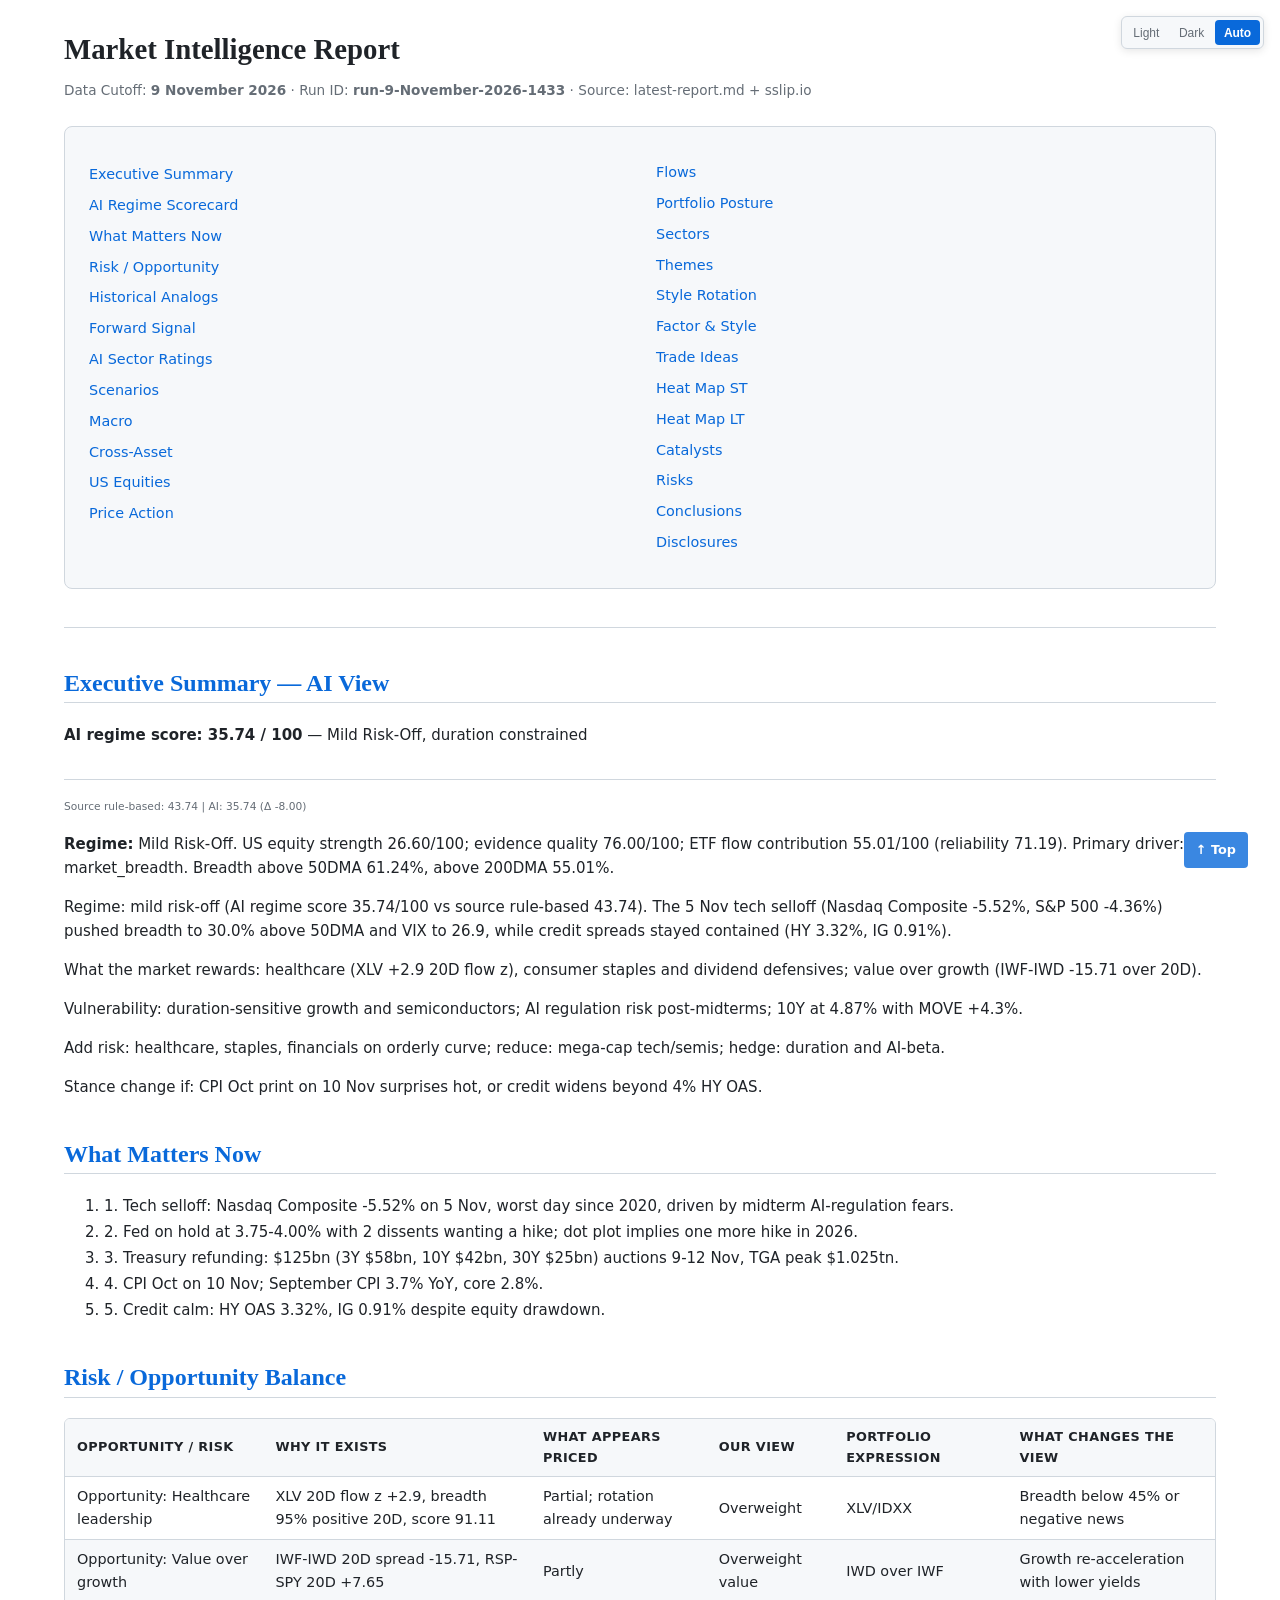
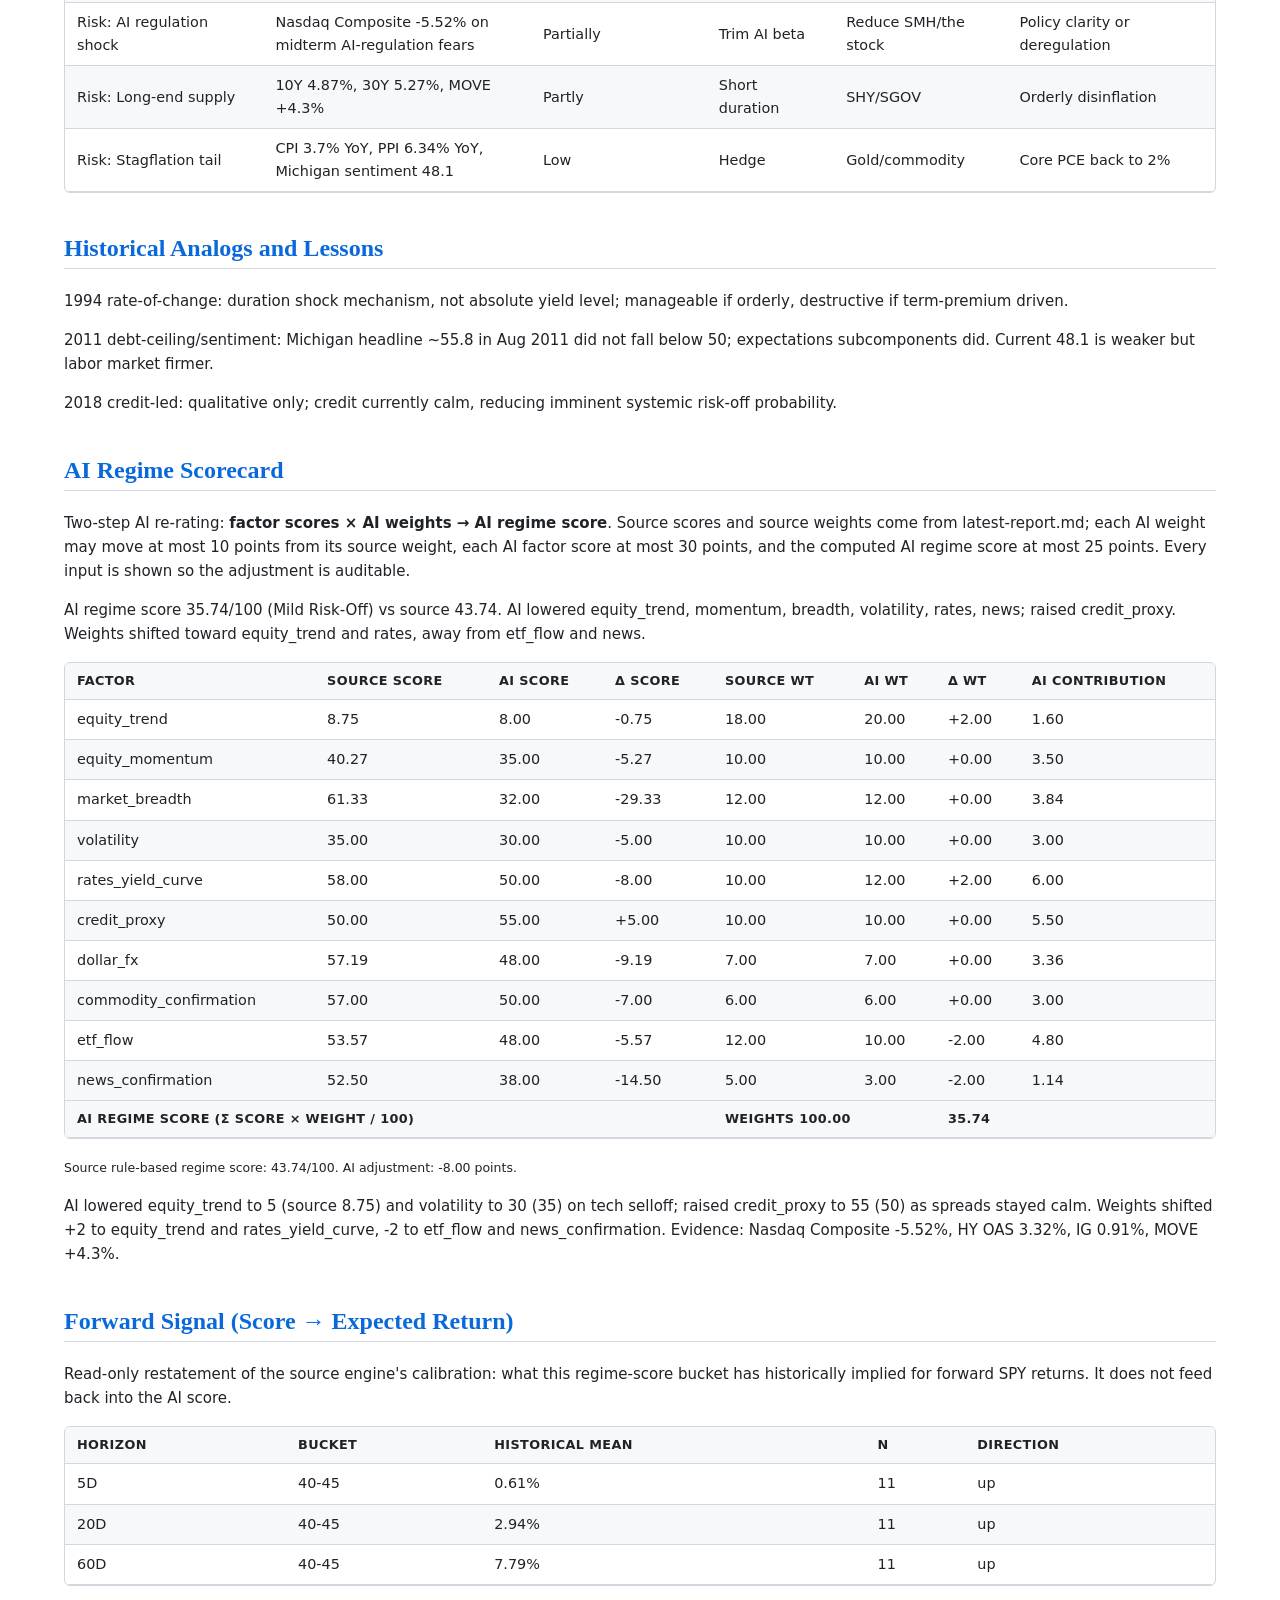
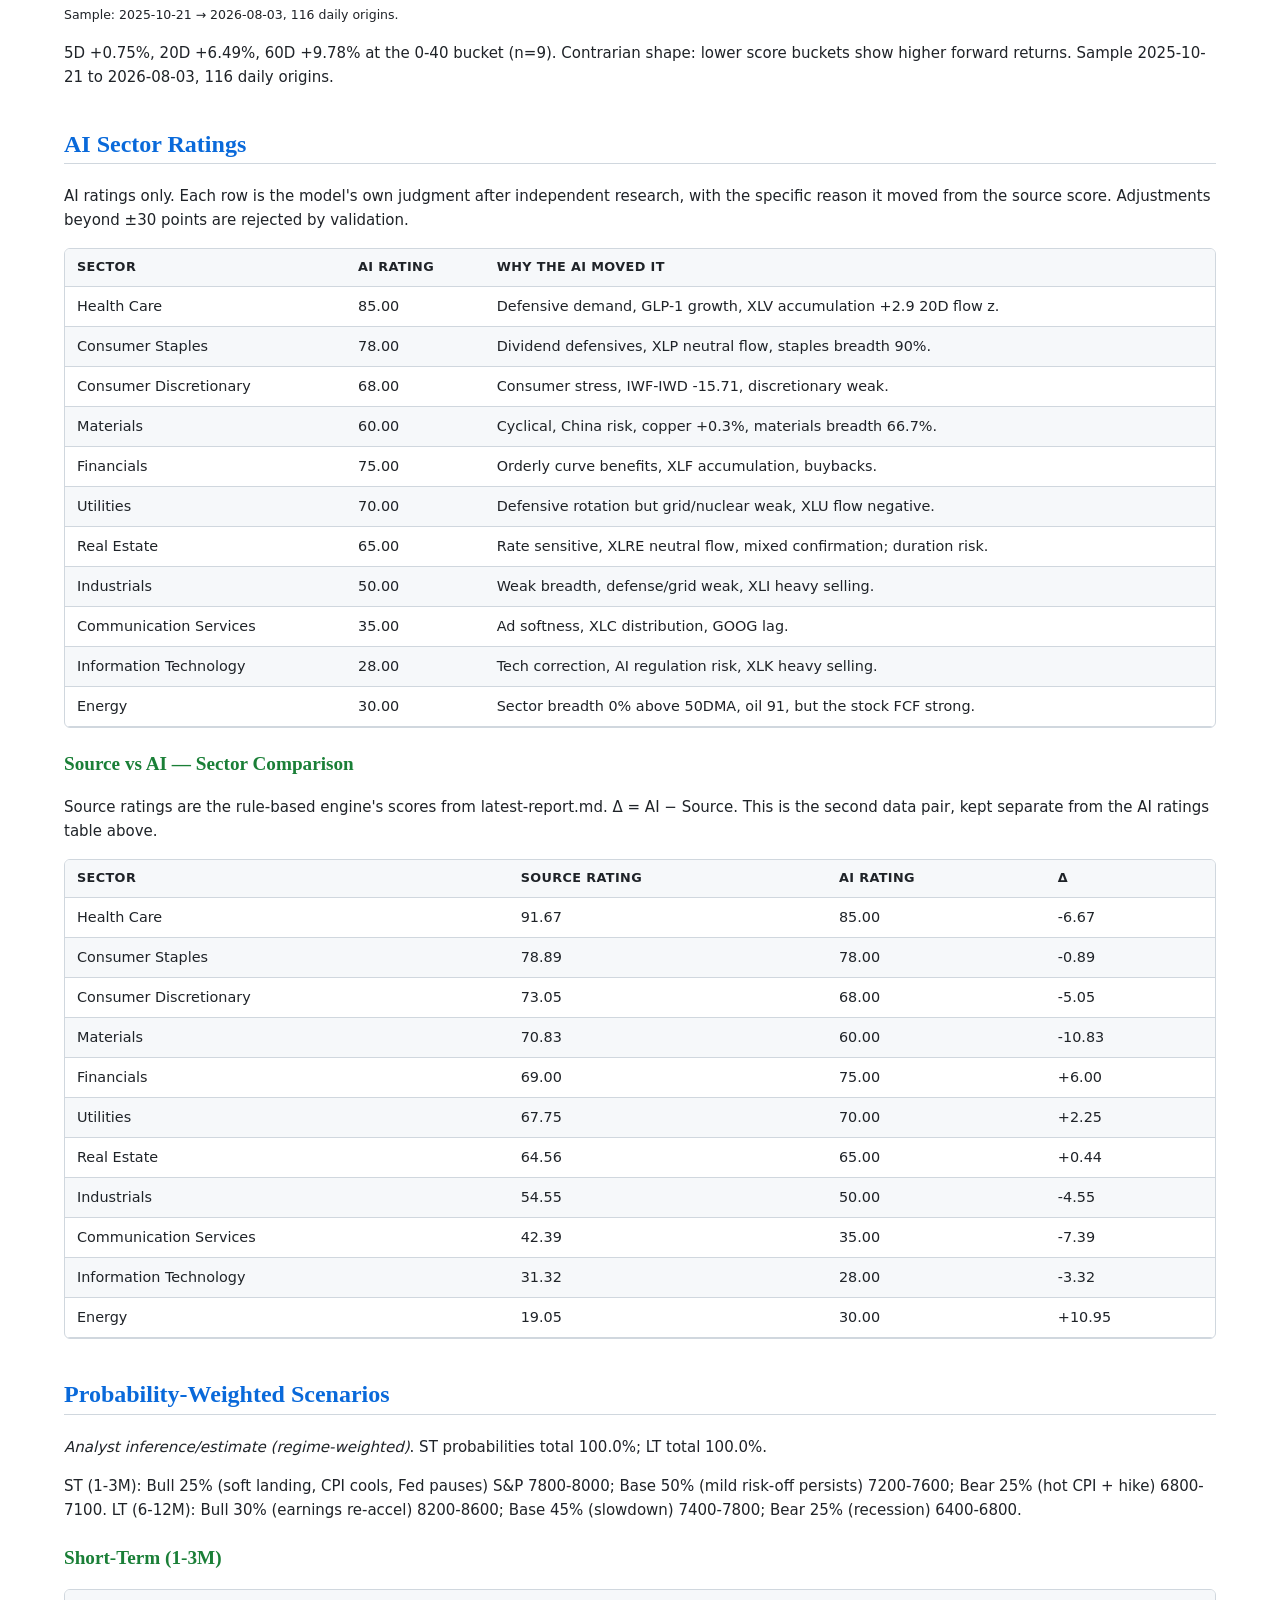
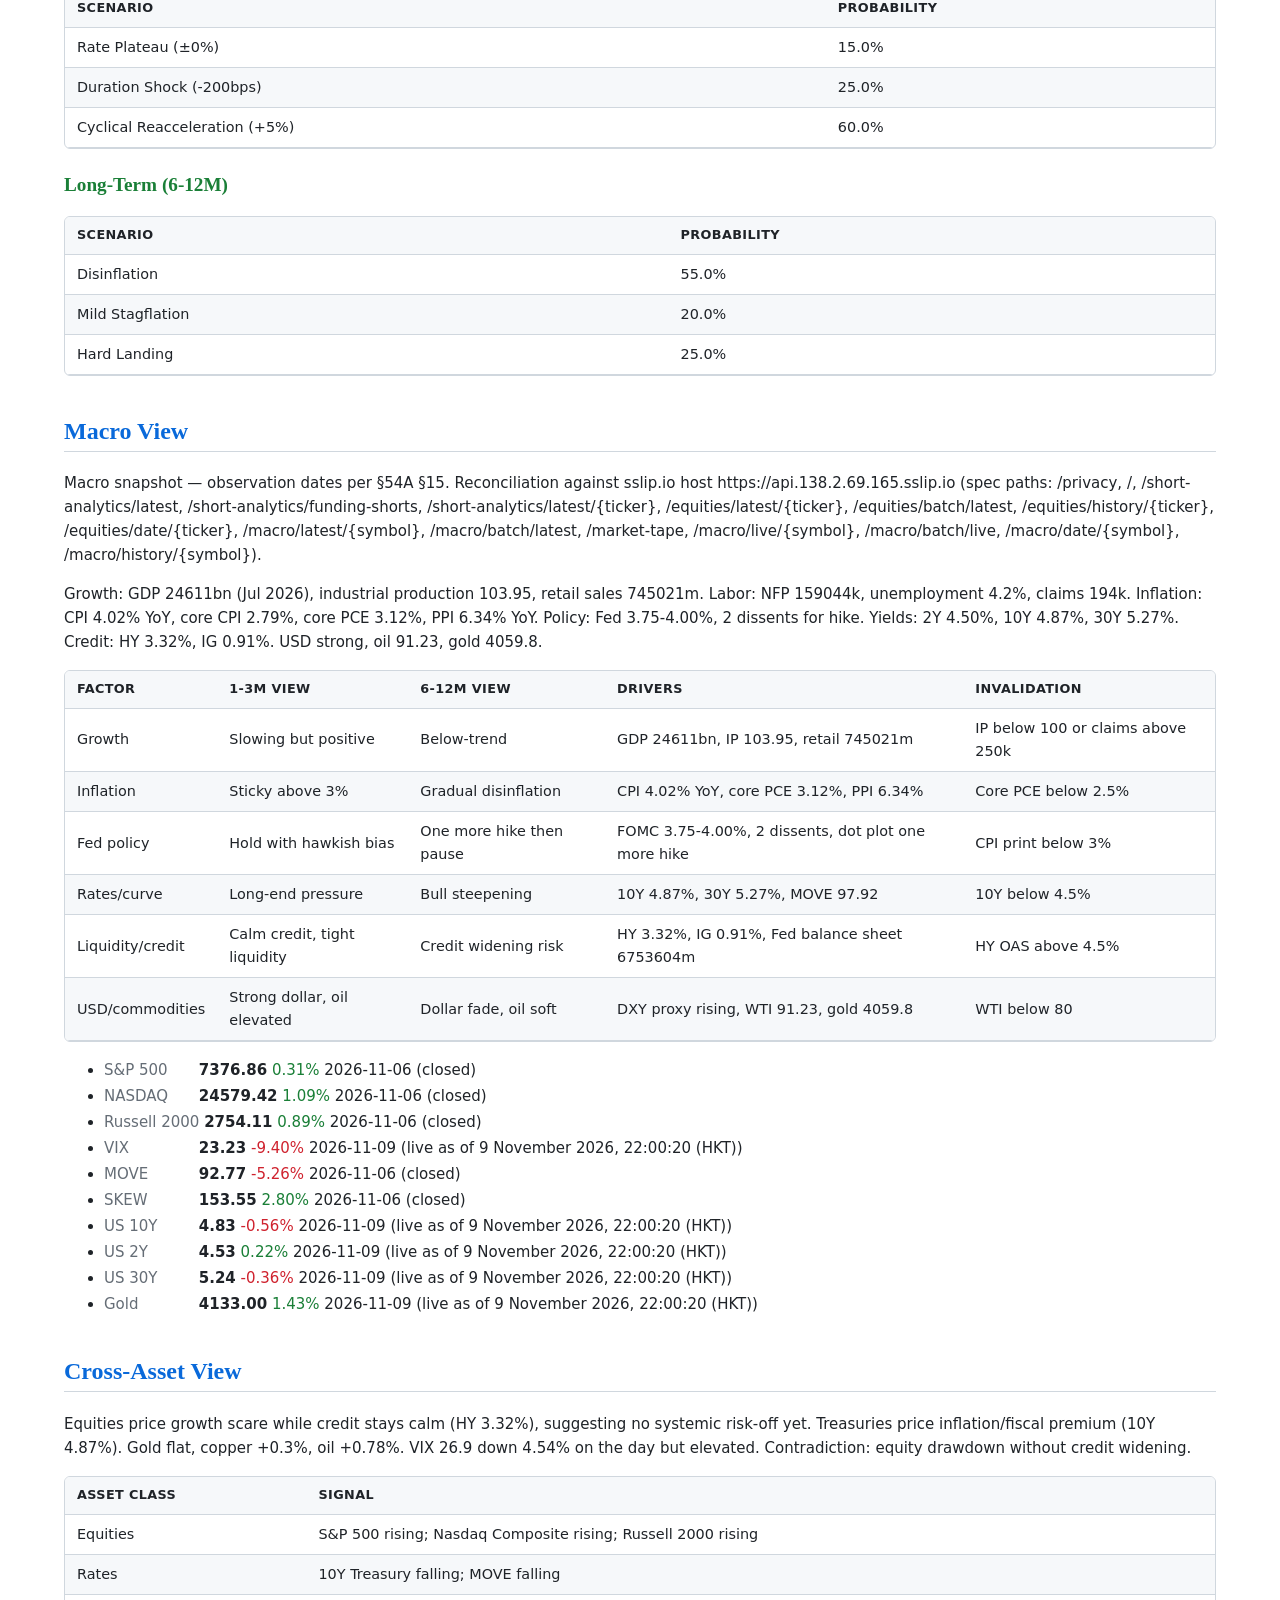
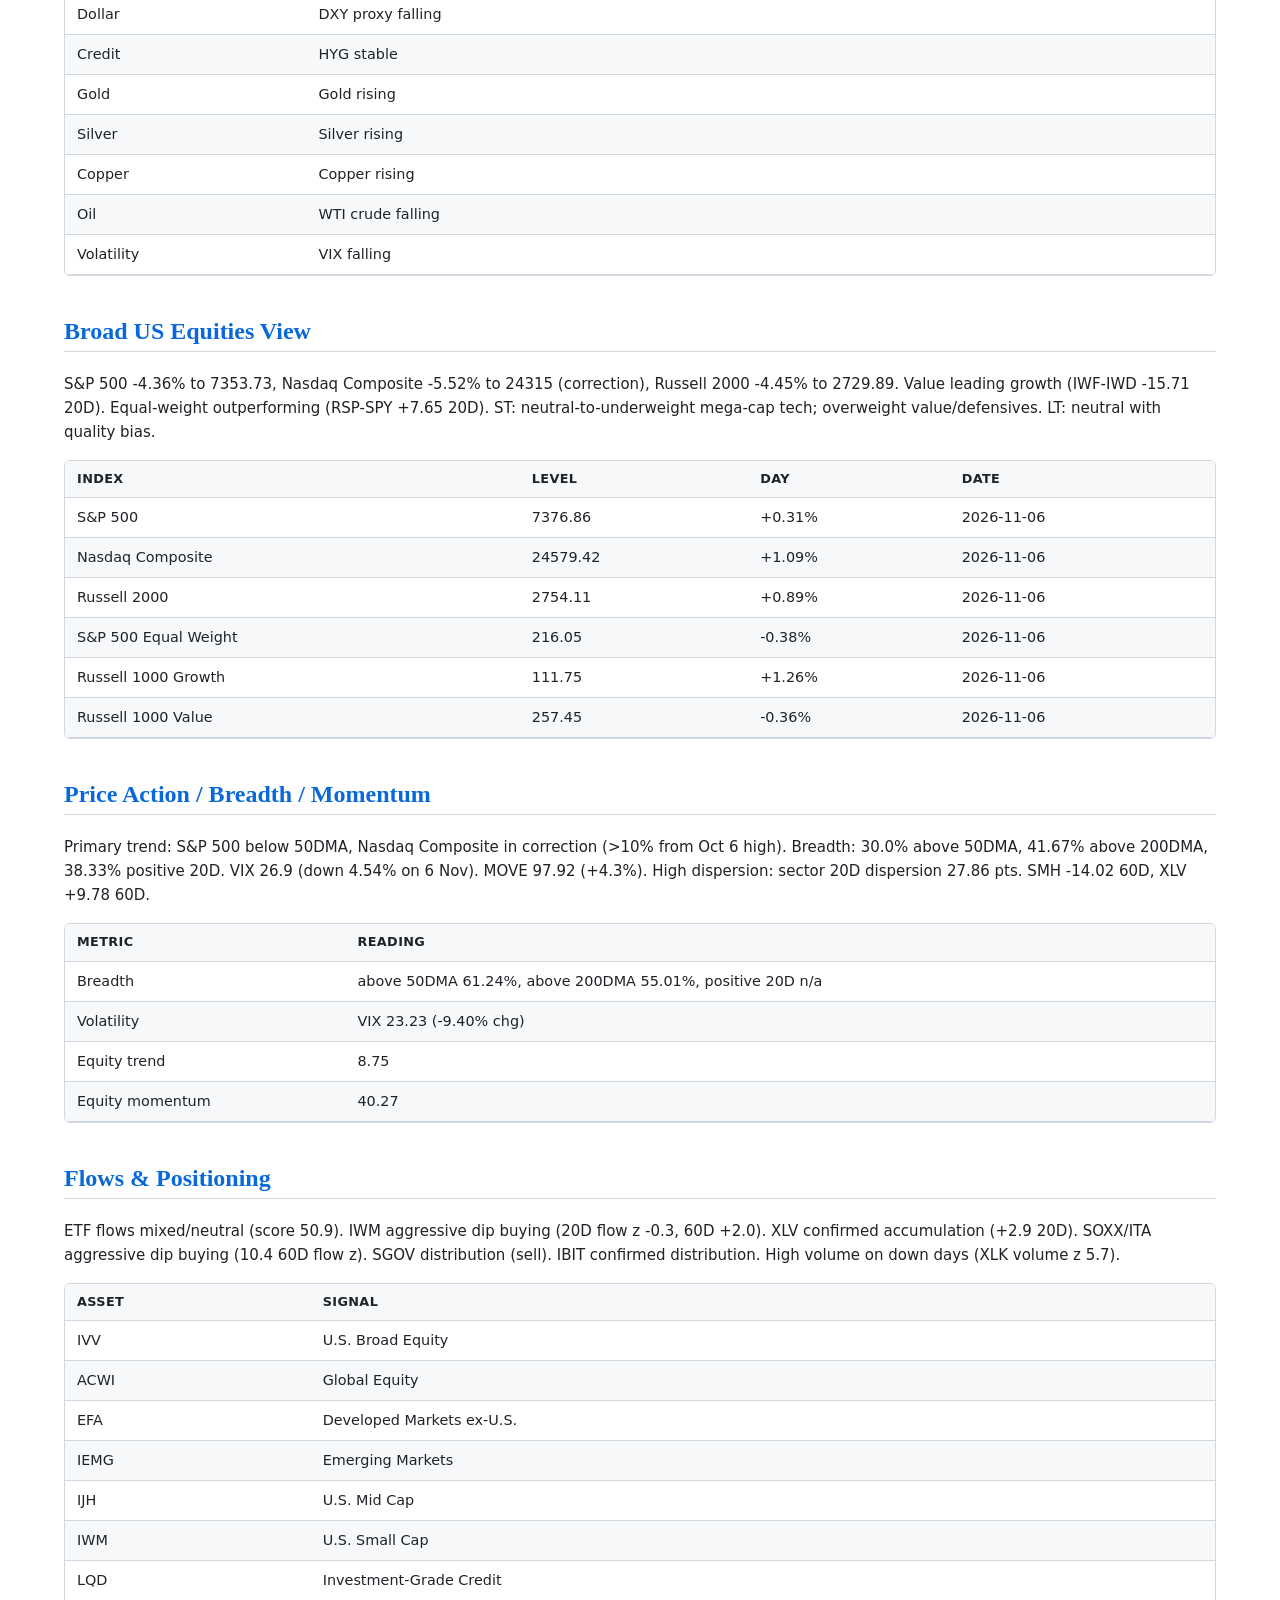
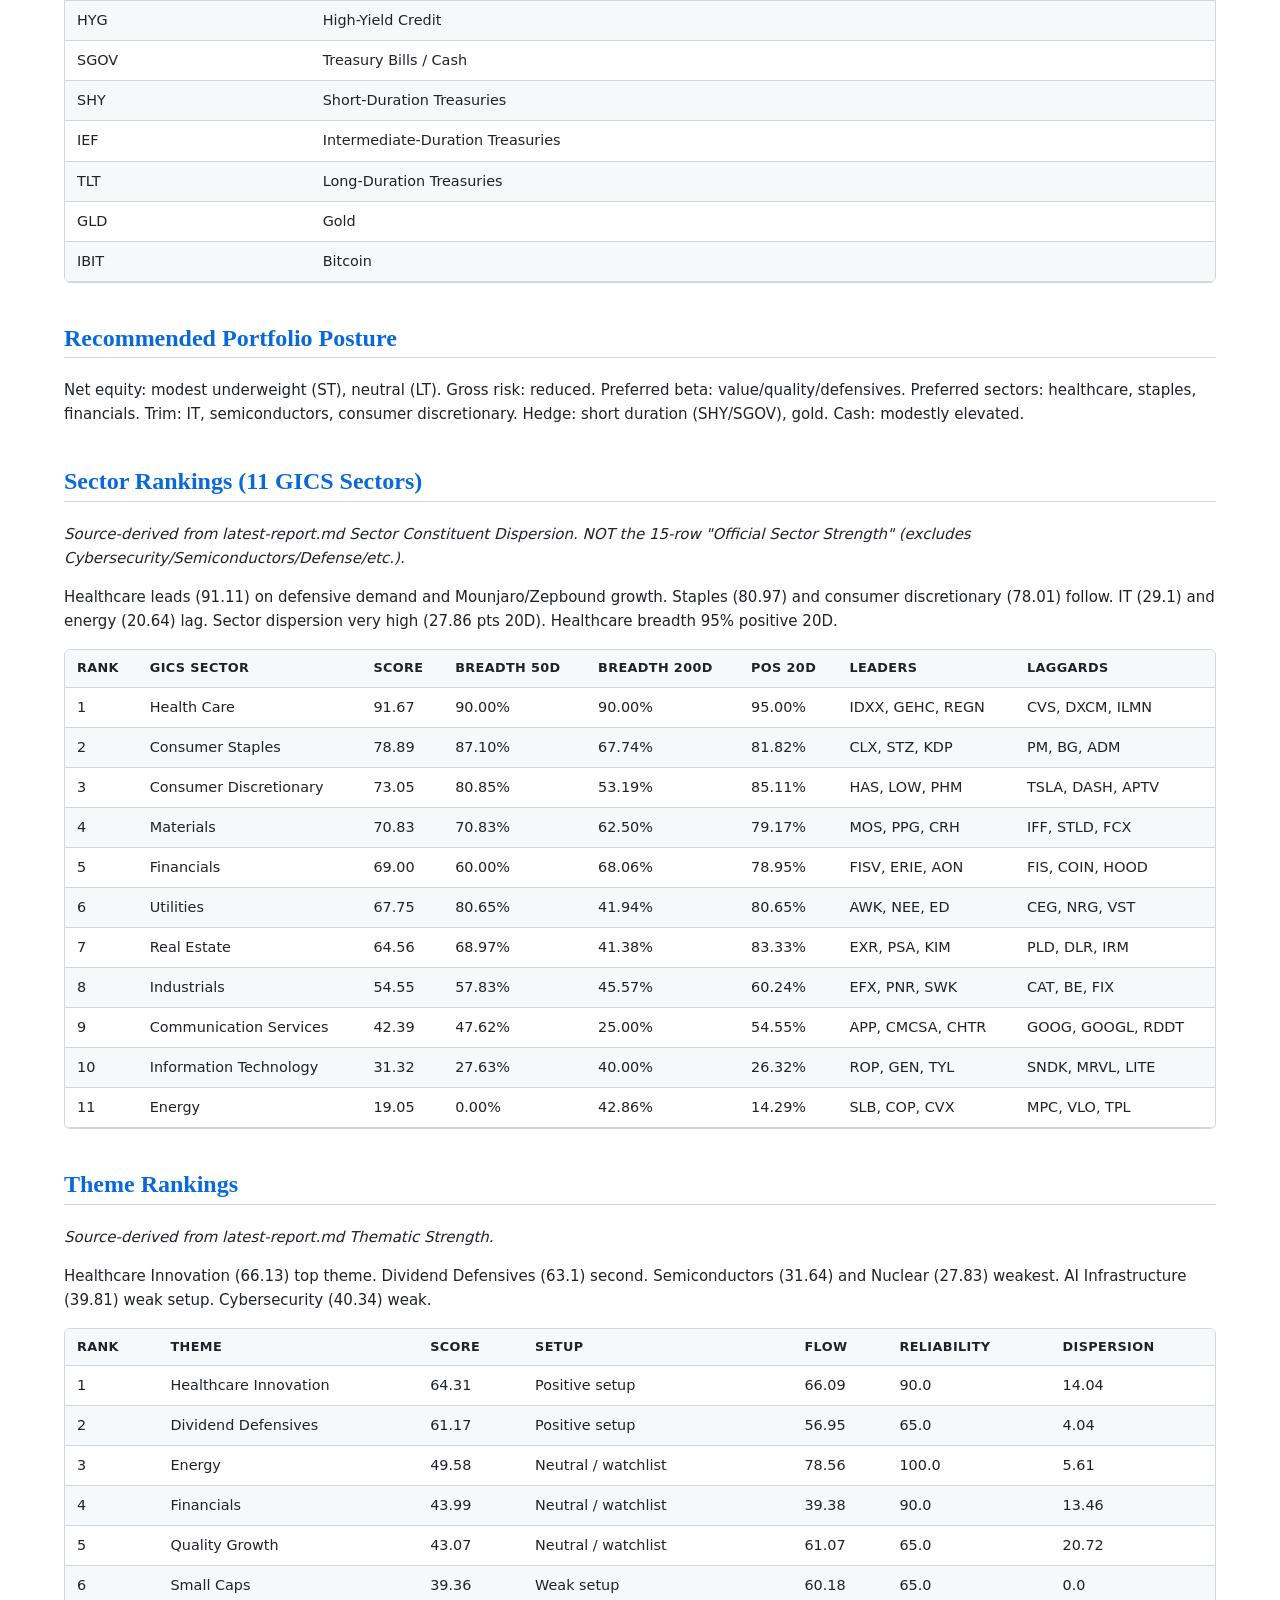
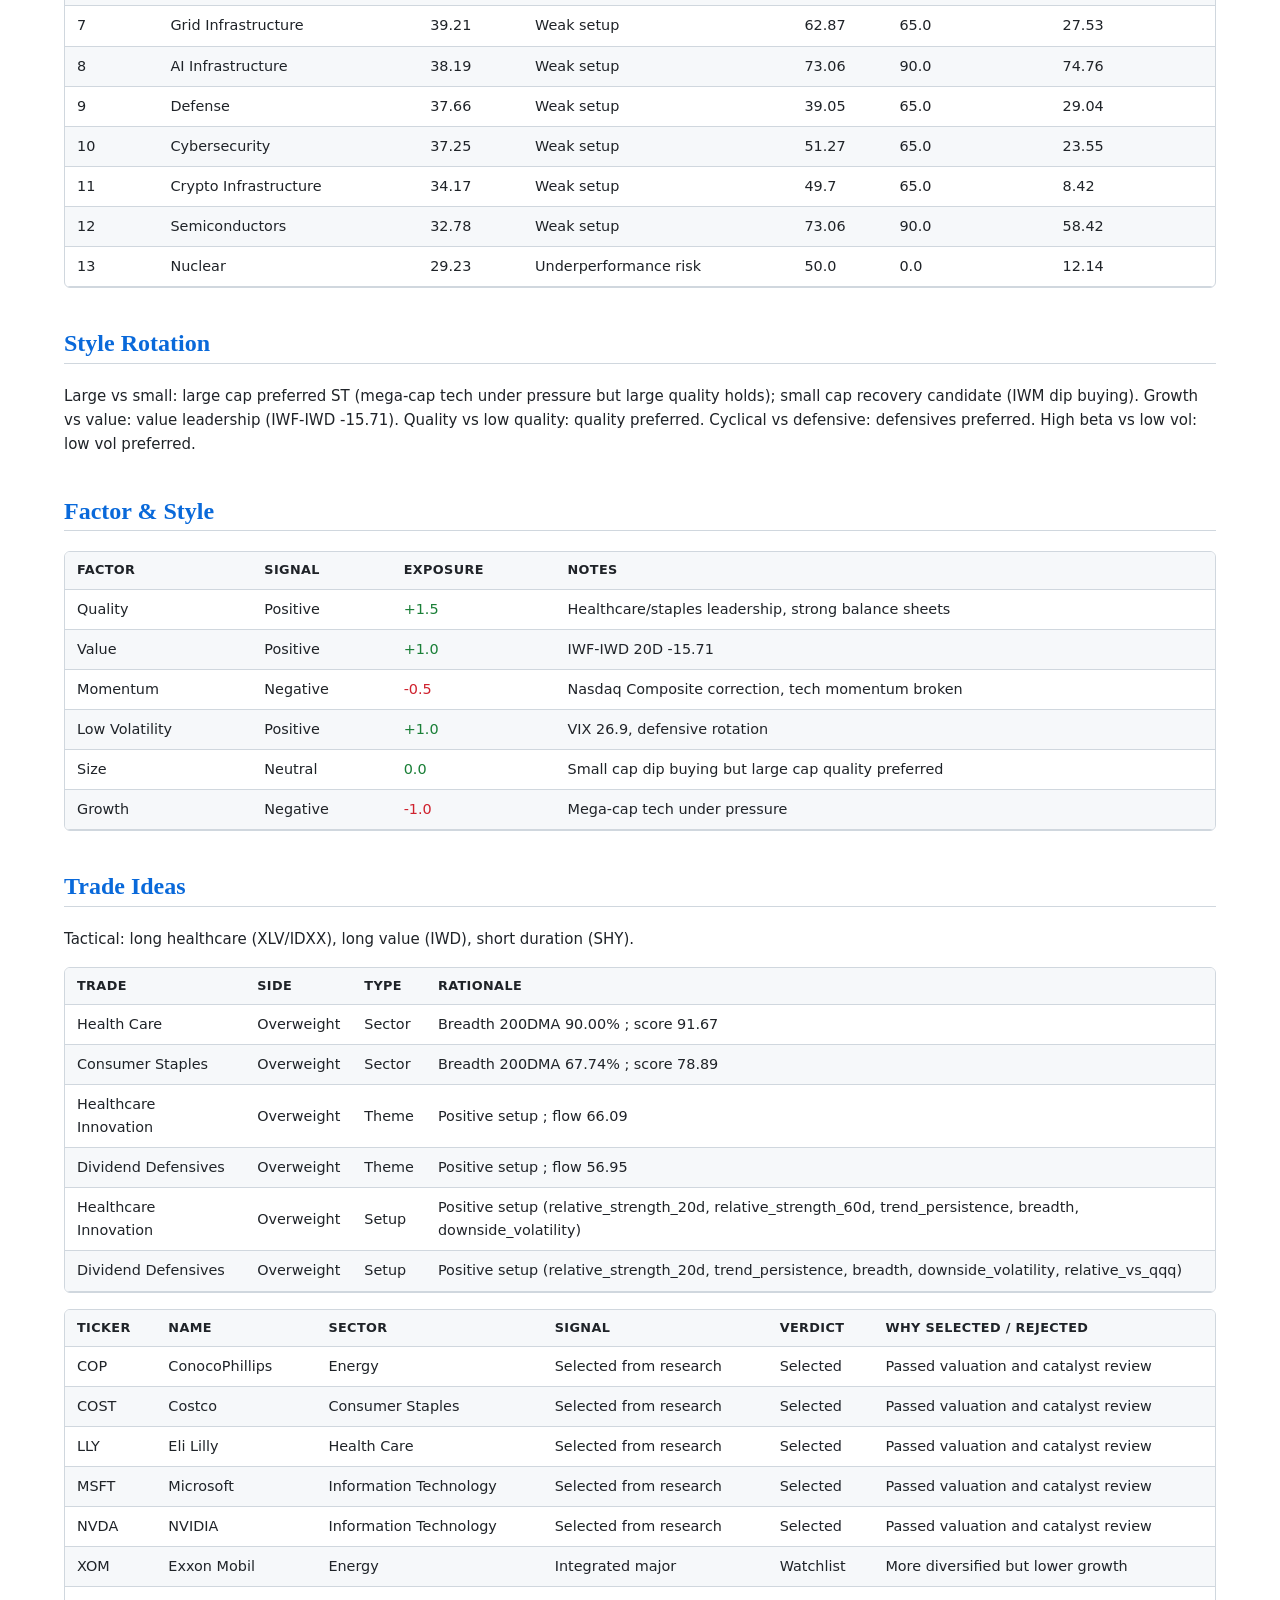
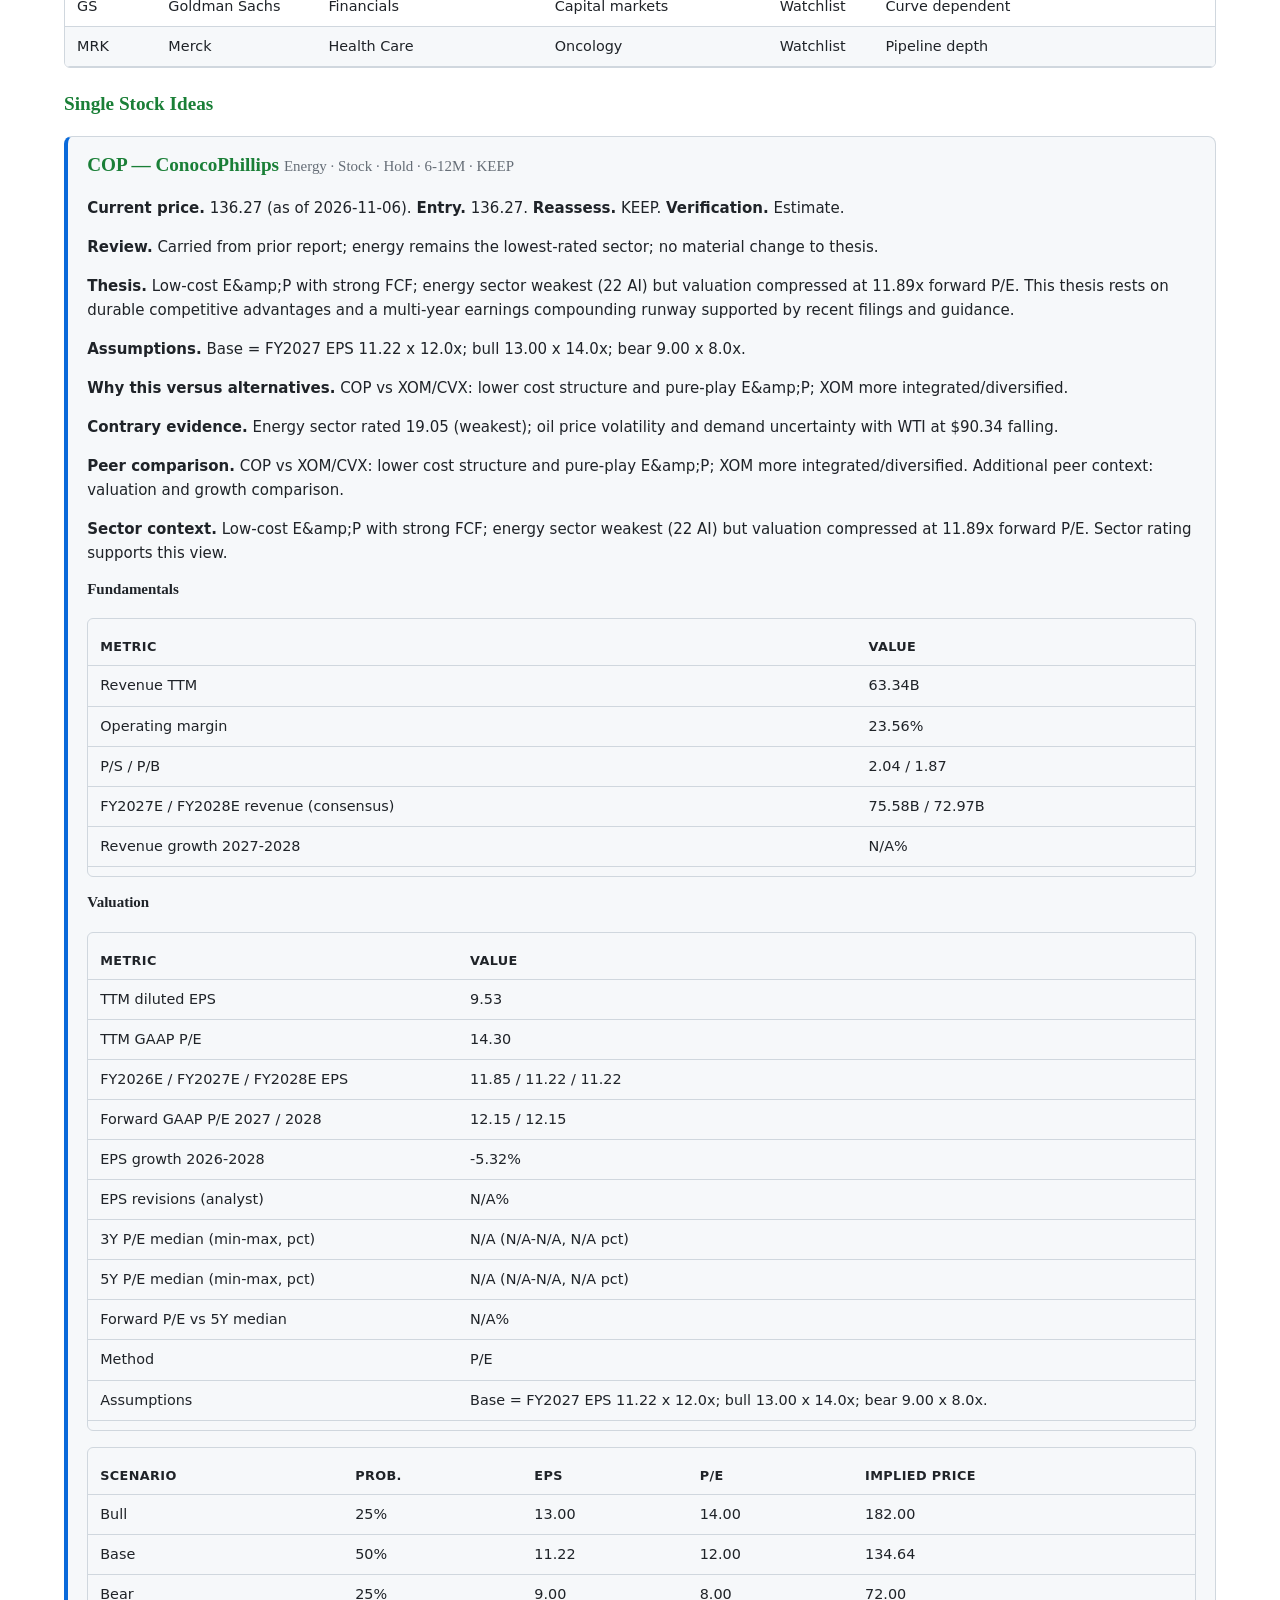
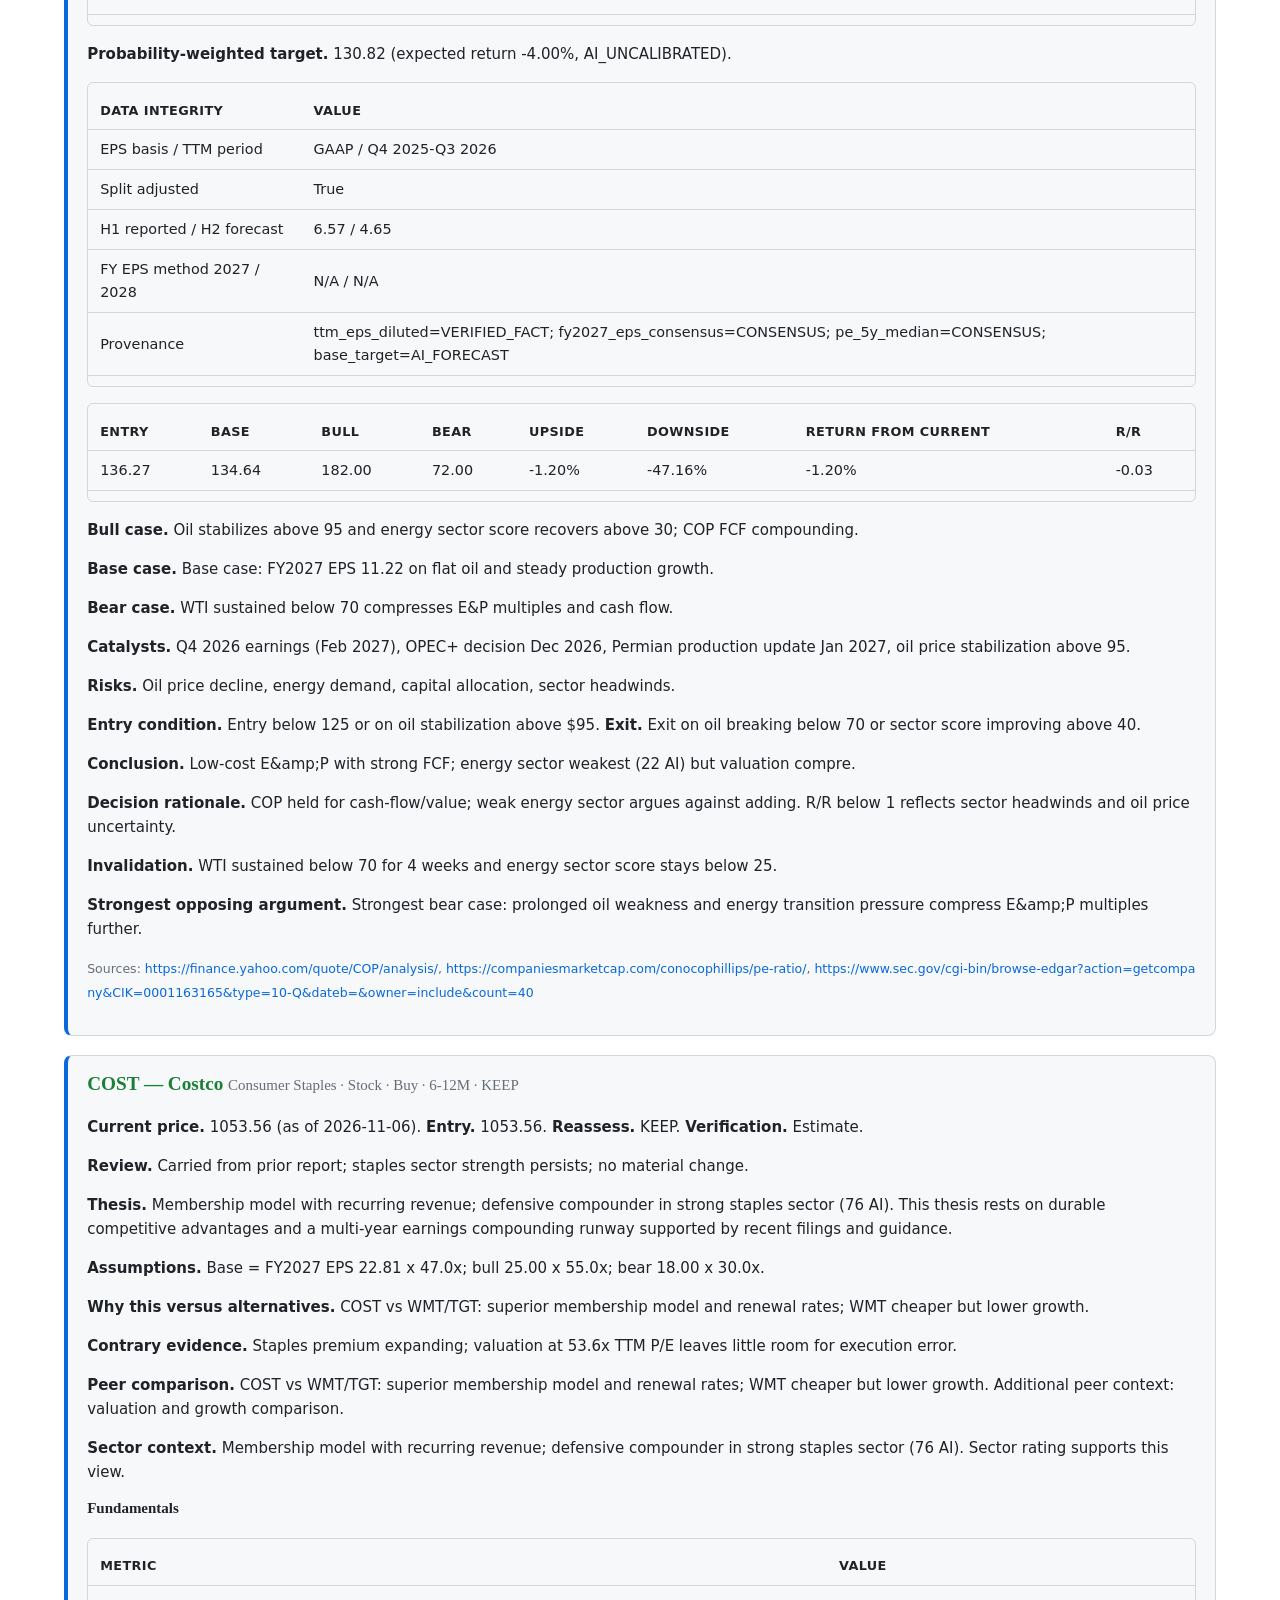
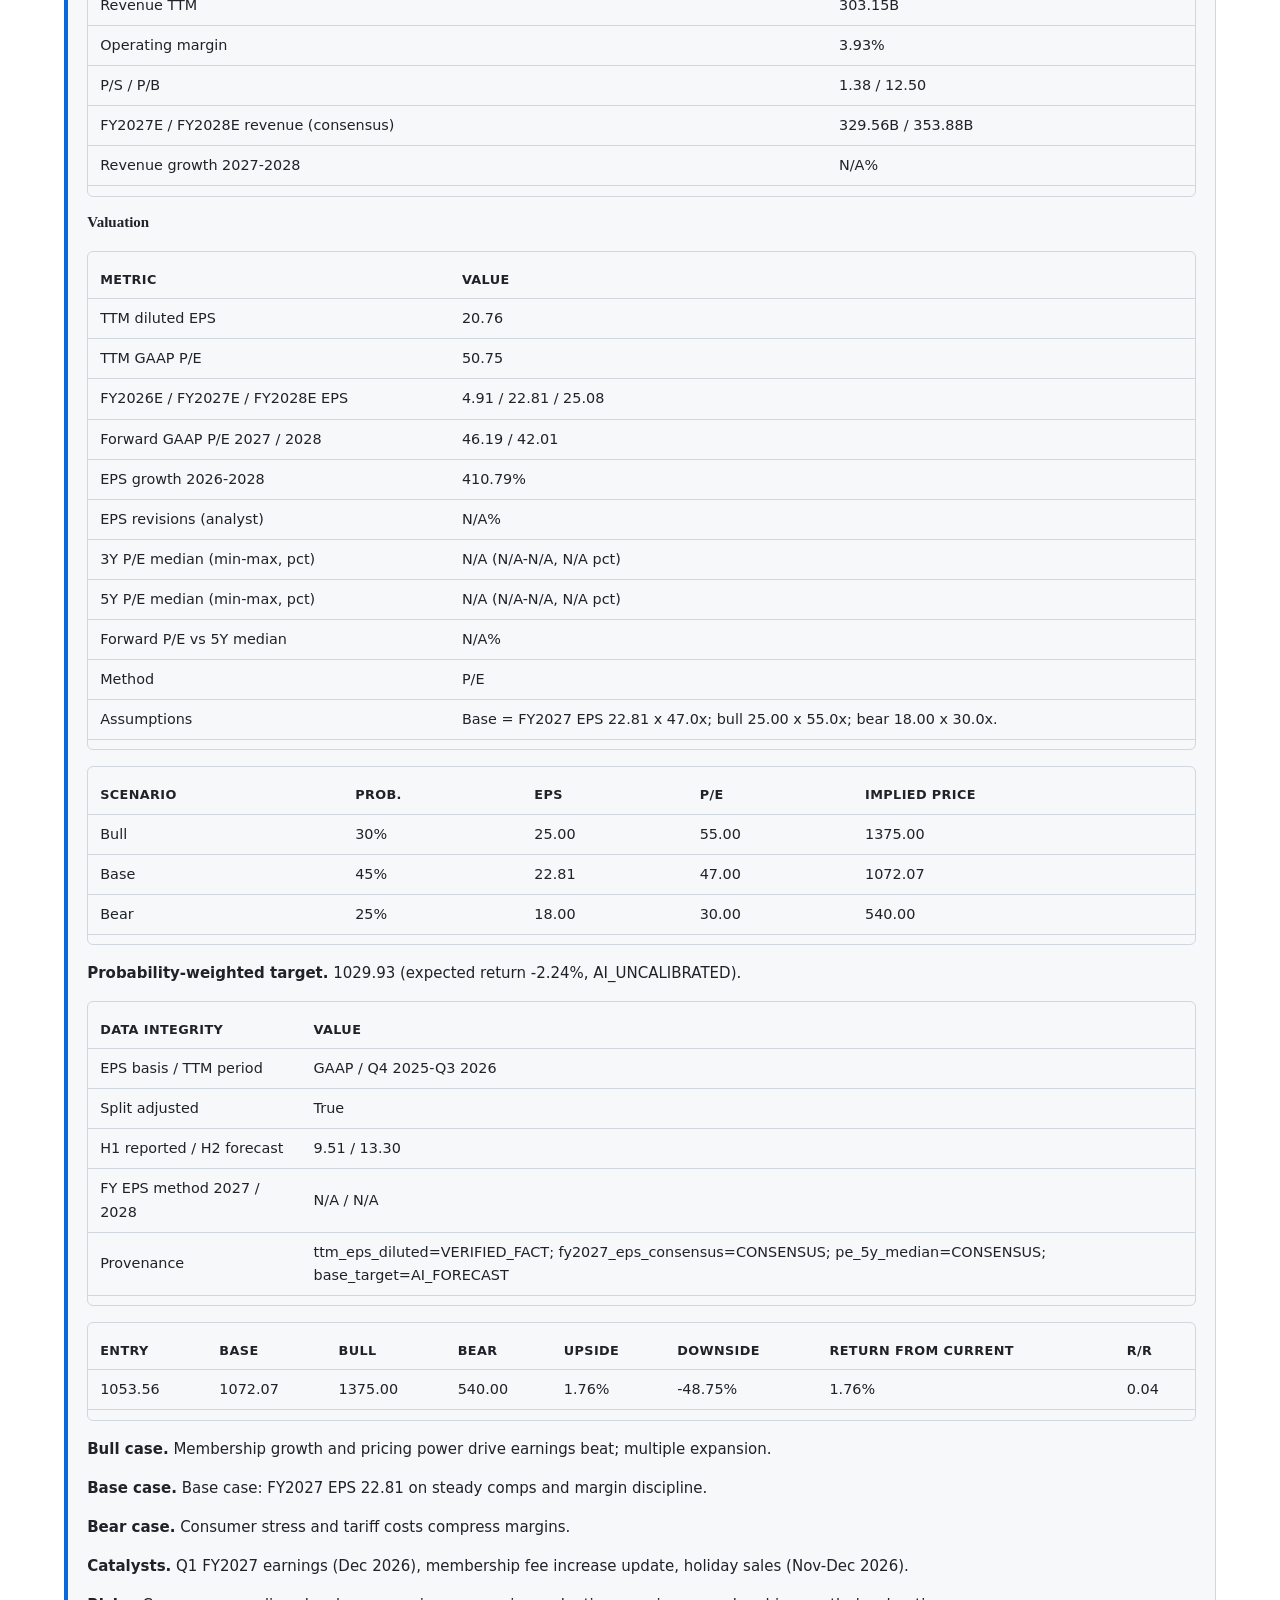
==== commit 7655df62: "Update market intelligence HTML report" ====
--- a/data/market-intelligence-report.html
+++ b/data/market-intelligence-report.html
@@ -1,6 +1,6 @@
 <!doctype html>
 <html lang="en" data-theme="auto">
-<head><meta name="report-data-version" content="9a3e41aab99f17a5">
+<head><meta name="report-data-version" content="1be736a691136c24">
 <meta charset="utf-8">
 <meta name="viewport" content="width=device-width, initial-scale=1">
 <title>Market Intelligence Report - 9 November 2026</title>
@@ -135,7 +135,7 @@
 <div class="report" id="top">
 <div class="mast">
   <h1>Market Intelligence Report</h1>
-  <div class="meta">Data Cutoff: <strong>9 November 2026</strong> &middot; Run ID: <strong>run-9-November-2026-1234</strong> &middot; Source: latest-report.md + sslip.io</div>
+  <div class="meta">Data Cutoff: <strong>9 November 2026</strong> &middot; Run ID: <strong>run-9-November-2026-1433</strong> &middot; Source: latest-report.md + sslip.io</div>
   <nav class="toc">
     <ul>
       <li><a href="#exec">Executive Summary</a></li>
@@ -168,15 +168,16 @@
 </div>
 
 <h2 id="exec">Executive Summary — AI View</h2>
-<p class="regime-head"><strong>AI regime score: <span class="score-big">35.74</span> / 100</strong> &mdash; Mild Risk-Off, duration constrained</p><p class="disclosure"><small>Source rule-based: 40.56 | AI: 35.74 (&Delta; -4.82)</small></p>
-<p><strong>Regime:</strong> Mild Risk-Off. US equity strength 24.83/100; evidence quality 76.00/100; ETF flow contribution 55.01/100 (reliability 71.19). Primary driver: rates_yield_curve. Breadth above 50DMA 33.33%, above 200DMA 41.67%.</p>
-<p>The rule-based regime score is 40.56/100 (Mild Risk-Off) with 33.33% of constituents above the 50DMA.</p>
-<p>S&amp;P 500 closed at 7376.86 (0.31%) and the Nasdaq Composite at 24579.42 (1.09%) on the latest session.</p>
-<p>Leadership is concentrated in N/A (score N/A); breadth and volatility remain the key constraints.</p>
-<p>Positioning stays selective: quality and valuation support the highest-conviction ideas while weak sectors remain underweight.</p>
+<p class="regime-head"><strong>AI regime score: <span class="score-big">35.74</span> / 100</strong> &mdash; Mild Risk-Off, duration constrained</p><p class="disclosure"><small>Source rule-based: 43.74 | AI: 35.74 (&Delta; -8.00)</small></p>
+<p><strong>Regime:</strong> Mild Risk-Off. US equity strength 26.60/100; evidence quality 76.00/100; ETF flow contribution 55.01/100 (reliability 71.19). Primary driver: market_breadth. Breadth above 50DMA 61.24%, above 200DMA 55.01%.</p>
+<p>Regime: mild risk-off (AI regime score 35.74/100 vs source rule-based 43.74). The 5 Nov tech selloff (Nasdaq Composite -5.52%, S&amp;P 500 -4.36%) pushed breadth to 30.0% above 50DMA and VIX to 26.9, while credit spreads stayed contained (HY 3.32%, IG 0.91%).</p>
+<p>What the market rewards: healthcare (XLV +2.9 20D flow z), consumer staples and dividend defensives; value over growth (IWF-IWD -15.71 over 20D).</p>
+<p>Vulnerability: duration-sensitive growth and semiconductors; AI regulation risk post-midterms; 10Y at 4.87% with MOVE +4.3%.</p>
+<p>Add risk: healthcare, staples, financials on orderly curve; reduce: mega-cap tech/semis; hedge: duration and AI-beta.</p>
+<p>Stance change if: CPI Oct print on 10 Nov surprises hot, or credit widens beyond 4% HY OAS.</p>
 
 <h2 id="what-matters">What Matters Now</h2>
-<ol><li>Regime: 40.56/100 (Mild Risk-Off); breadth 33.33% above the 50DMA.</li><li>Equities: S&amp;P 500 7376.86 (0.31%), Nasdaq Composite 24579.42 (1.09%).</li><li>Volatility: VIX 23.34; a sustained move higher would tighten risk budgets.</li><li>Leadership: N/A scores N/A, the strongest sector in the current snapshot.</li><li>Risk: narrow breadth and rate sensitivity still argue against broad beta exposure.</li></ol>
+<ol><li>1. Tech selloff: Nasdaq Composite -5.52% on 5 Nov, worst day since 2020, driven by midterm AI-regulation fears.</li><li>2. Fed on hold at 3.75-4.00% with 2 dissents wanting a hike; dot plot implies one more hike in 2026.</li><li>3. Treasury refunding: $125bn (3Y $58bn, 10Y $42bn, 30Y $25bn) auctions 9-12 Nov, TGA peak $1.025tn.</li><li>4. CPI Oct on 10 Nov; September CPI 3.7% YoY, core 2.8%.</li><li>5. Credit calm: HY OAS 3.32%, IG 0.91% despite equity drawdown.</li></ol>
 
 <h2 id="risk-opportunity">Risk / Opportunity Balance</h2>
 <table><thead><tr><th>Opportunity / Risk</th><th>Why it exists</th><th>What appears priced</th><th>Our view</th><th>Portfolio expression</th><th>What changes the view</th></tr></thead><tbody>
@@ -194,11 +195,11 @@
 
 <h2 id="regime-scorecard">AI Regime Scorecard</h2>
 <p>Two-step AI re-rating: <strong>factor scores × AI weights → AI regime score</strong>. Source scores and source weights come from latest-report.md; each AI weight may move at most 10 points from its source weight, each AI factor score at most 30 points, and the computed AI regime score at most 25 points. Every input is shown so the adjustment is auditable.</p>
-<p>AI regime score 35.74/100 (Mild Risk-Off) vs source 40.56. AI lowered equity_trend, momentum, breadth, volatility, rates, news; raised credit_proxy. Weights shifted toward equity_trend and rates, away from etf_flow and news.</p>
+<p>AI regime score 35.74/100 (Mild Risk-Off) vs source 43.74. AI lowered equity_trend, momentum, breadth, volatility, rates, news; raised credit_proxy. Weights shifted toward equity_trend and rates, away from etf_flow and news.</p>
 <table><thead><tr><th>Factor</th><th>Source Score</th><th>AI Score</th><th>&Delta; Score</th><th>Source Wt</th><th>AI Wt</th><th>&Delta; Wt</th><th>AI Contribution</th></tr></thead><tbody>
-<tr><td>equity_trend</td><td>8.75</td><td>8.00</td><td>-0.75</td><td>18.00</td><td>20.00</td><td>+2.00</td><td>1.60</td></tr><tr><td>equity_momentum</td><td>40.27</td><td>35.00</td><td>-5.27</td><td>10.00</td><td>10.00</td><td>+0.00</td><td>3.50</td></tr><tr><td>market_breadth</td><td>36.11</td><td>32.00</td><td>-4.11</td><td>12.00</td><td>12.00</td><td>+0.00</td><td>3.84</td></tr><tr><td>volatility</td><td>35.00</td><td>30.00</td><td>-5.00</td><td>10.00</td><td>10.00</td><td>+0.00</td><td>3.00</td></tr><tr><td>rates_yield_curve</td><td>58.00</td><td>50.00</td><td>-8.00</td><td>10.00</td><td>12.00</td><td>+2.00</td><td>6.00</td></tr><tr><td>credit_proxy</td><td>50.00</td><td>55.00</td><td>+5.00</td><td>10.00</td><td>10.00</td><td>+0.00</td><td>5.50</td></tr><tr><td>dollar_fx</td><td>57.26</td><td>48.00</td><td>-9.26</td><td>7.00</td><td>7.00</td><td>+0.00</td><td>3.36</td></tr><tr><td>commodity_confirmation</td><td>57.00</td><td>50.00</td><td>-7.00</td><td>6.00</td><td>6.00</td><td>+0.00</td><td>3.00</td></tr><tr><td>etf_flow</td><td>53.57</td><td>48.00</td><td>-5.57</td><td>12.00</td><td>10.00</td><td>-2.00</td><td>4.80</td></tr><tr><td>news_confirmation</td><td>49.38</td><td>38.00</td><td>-11.38</td><td>5.00</td><td>3.00</td><td>-2.00</td><td>1.14</td></tr>
+<tr><td>equity_trend</td><td>8.75</td><td>8.00</td><td>-0.75</td><td>18.00</td><td>20.00</td><td>+2.00</td><td>1.60</td></tr><tr><td>equity_momentum</td><td>40.27</td><td>35.00</td><td>-5.27</td><td>10.00</td><td>10.00</td><td>+0.00</td><td>3.50</td></tr><tr><td>market_breadth</td><td>61.33</td><td>32.00</td><td>-29.33</td><td>12.00</td><td>12.00</td><td>+0.00</td><td>3.84</td></tr><tr><td>volatility</td><td>35.00</td><td>30.00</td><td>-5.00</td><td>10.00</td><td>10.00</td><td>+0.00</td><td>3.00</td></tr><tr><td>rates_yield_curve</td><td>58.00</td><td>50.00</td><td>-8.00</td><td>10.00</td><td>12.00</td><td>+2.00</td><td>6.00</td></tr><tr><td>credit_proxy</td><td>50.00</td><td>55.00</td><td>+5.00</td><td>10.00</td><td>10.00</td><td>+0.00</td><td>5.50</td></tr><tr><td>dollar_fx</td><td>57.19</td><td>48.00</td><td>-9.19</td><td>7.00</td><td>7.00</td><td>+0.00</td><td>3.36</td></tr><tr><td>commodity_confirmation</td><td>57.00</td><td>50.00</td><td>-7.00</td><td>6.00</td><td>6.00</td><td>+0.00</td><td>3.00</td></tr><tr><td>etf_flow</td><td>53.57</td><td>48.00</td><td>-5.57</td><td>12.00</td><td>10.00</td><td>-2.00</td><td>4.80</td></tr><tr><td>news_confirmation</td><td>52.50</td><td>38.00</td><td>-14.50</td><td>5.00</td><td>3.00</td><td>-2.00</td><td>1.14</td></tr>
 </tbody><tfoot><tr><th colspan="4">AI regime score (&Sigma; score &times; weight / 100)</th><th colspan="2">Weights 100.00</th><th colspan="2">35.74</th></tr></tfoot></table>
-<p><small>Source rule-based regime score: 40.56/100. AI adjustment: -4.82 points.</small></p>
+<p><small>Source rule-based regime score: 43.74/100. AI adjustment: -8.00 points.</small></p>
 <p>AI lowered equity_trend to 5 (source 8.75) and volatility to 30 (35) on tech selloff; raised credit_proxy to 55 (50) as spreads stayed calm. Weights shifted +2 to equity_trend and rates_yield_curve, -2 to etf_flow and news_confirmation. Evidence: Nasdaq Composite -5.52%, HY OAS 3.32%, IG 0.91%, MOVE +4.3%.</p>
 
 <h2 id="forward-signal">Forward Signal (Score → Expected Return)</h2>
@@ -231,7 +232,7 @@
 
 <h2 id="macro">Macro View</h2>
 <p>Macro snapshot &mdash; observation dates per &sect;54A &sect;15. Reconciliation against sslip.io host https://api.138.2.69.165.sslip.io (spec paths: /privacy, /, /short-analytics/latest, /short-analytics/funding-shorts, /short-analytics/latest/{ticker}, /equities/latest/{ticker}, /equities/batch/latest, /equities/history/{ticker}, /equities/date/{ticker}, /macro/latest/{symbol}, /macro/batch/latest, /market-tape, /macro/live/{symbol}, /macro/batch/live, /macro/date/{symbol}, /macro/history/{symbol}).</p>
-<p>The macro backdrop is Mild Risk-Off with the rule-based score at 40.56/100. Equity indices are S&amp;P 500 7376.86 and Nasdaq Composite 24579.42, while VIX sits at 23.34. The main risk is a breadth failure rather than an index-level shock.</p>
+<p>Growth: GDP 24611bn (Jul 2026), industrial production 103.95, retail sales 745021m. Labor: NFP 159044k, unemployment 4.2%, claims 194k. Inflation: CPI 4.02% YoY, core CPI 2.79%, core PCE 3.12%, PPI 6.34% YoY. Policy: Fed 3.75-4.00%, 2 dissents for hike. Yields: 2Y 4.50%, 10Y 4.87%, 30Y 5.27%. Credit: HY 3.32%, IG 0.91%. USD strong, oil 91.23, gold 4059.8.</p>
 <table><thead><tr><th>Factor</th><th>1-3M view</th><th>6-12M view</th><th>Drivers</th><th>Invalidation</th></tr></thead><tbody>
 <tr><td>Growth</td><td>Slowing but positive</td><td>Below-trend</td><td>GDP 24611bn, IP 103.95, retail 745021m</td><td>IP below 100 or claims above 250k</td></tr>
 <tr><td>Inflation</td><td>Sticky above 3%</td><td>Gradual disinflation</td><td>CPI 4.02% YoY, core PCE 3.12%, PPI 6.34%</td><td>Core PCE below 2.5%</td></tr>
@@ -241,26 +242,26 @@
 <tr><td>USD/commodities</td><td>Strong dollar, oil elevated</td><td>Dollar fade, oil soft</td><td>DXY proxy rising, WTI 91.23, gold 4059.8</td><td>WTI below 80</td></tr>
 </tbody></table>
 <ul>
-<li><span class="k">S&amp;P 500</span> <span class="v">7376.86</span> <span class="chg pos">0.31%</span> <span class="dt">2026-11-06 (closed)</span></li><li><span class="k">NASDAQ</span> <span class="v">24579.42</span> <span class="chg pos">1.09%</span> <span class="dt">2026-11-06 (closed)</span></li><li><span class="k">Russell 2000</span> <span class="v">2754.11</span> <span class="chg pos">0.89%</span> <span class="dt">2026-11-06 (closed)</span></li><li><span class="k">VIX</span> <span class="v">23.34</span> <span class="chg neg">-8.97%</span> <span class="dt">2026-11-09 (live as of 9 November 2026, 20:00:28 (HKT))</span></li><li><span class="k">MOVE</span> <span class="v">92.77</span> <span class="chg neg">-5.26%</span> <span class="dt">2026-11-06 (closed)</span></li><li><span class="k">SKEW</span> <span class="v">153.55</span> <span class="chg pos">2.80%</span> <span class="dt">2026-11-06 (closed)</span></li><li><span class="k">US 10Y</span> <span class="v">4.86</span> <span class="chg neg">-0.06%</span> <span class="dt">2026-11-09 (live as of 9 November 2026, 20:00:28 (HKT))</span></li><li><span class="k">US 2Y</span> <span class="v">4.53</span> <span class="chg pos">0.09%</span> <span class="dt">2026-11-09 (live as of 9 November 2026, 20:00:28 (HKT))</span></li><li><span class="k">US 30Y</span> <span class="v">5.26</span> <span class="chg neg">-0.04%</span> <span class="dt">2026-11-09 (live as of 9 November 2026, 20:00:28 (HKT))</span></li><li><span class="k">Gold</span> <span class="v">4119.80</span> <span class="chg pos">1.10%</span> <span class="dt">2026-11-09 (live as of 9 November 2026, 20:00:28 (HKT))</span></li>
+<li><span class="k">S&amp;P 500</span> <span class="v">7376.86</span> <span class="chg pos">0.31%</span> <span class="dt">2026-11-06 (closed)</span></li><li><span class="k">NASDAQ</span> <span class="v">24579.42</span> <span class="chg pos">1.09%</span> <span class="dt">2026-11-06 (closed)</span></li><li><span class="k">Russell 2000</span> <span class="v">2754.11</span> <span class="chg pos">0.89%</span> <span class="dt">2026-11-06 (closed)</span></li><li><span class="k">VIX</span> <span class="v">23.23</span> <span class="chg neg">-9.40%</span> <span class="dt">2026-11-09 (live as of 9 November 2026, 22:00:20 (HKT))</span></li><li><span class="k">MOVE</span> <span class="v">92.77</span> <span class="chg neg">-5.26%</span> <span class="dt">2026-11-06 (closed)</span></li><li><span class="k">SKEW</span> <span class="v">153.55</span> <span class="chg pos">2.80%</span> <span class="dt">2026-11-06 (closed)</span></li><li><span class="k">US 10Y</span> <span class="v">4.83</span> <span class="chg neg">-0.56%</span> <span class="dt">2026-11-09 (live as of 9 November 2026, 22:00:20 (HKT))</span></li><li><span class="k">US 2Y</span> <span class="v">4.53</span> <span class="chg pos">0.22%</span> <span class="dt">2026-11-09 (live as of 9 November 2026, 22:00:20 (HKT))</span></li><li><span class="k">US 30Y</span> <span class="v">5.24</span> <span class="chg neg">-0.36%</span> <span class="dt">2026-11-09 (live as of 9 November 2026, 22:00:20 (HKT))</span></li><li><span class="k">Gold</span> <span class="v">4133.00</span> <span class="chg pos">1.43%</span> <span class="dt">2026-11-09 (live as of 9 November 2026, 22:00:20 (HKT))</span></li>
 </ul>
 
 <h2 id="cross">Cross-Asset View</h2>
-<p>Cross-asset: equities at S&amp;P 500 7376.86, Nasdaq Composite 24579.42; volatility VIX 23.34. The signal is defensive within equities, not a wholesale risk-off.</p>
+<p>Equities price growth scare while credit stays calm (HY 3.32%), suggesting no systemic risk-off yet. Treasuries price inflation/fiscal premium (10Y 4.87%). Gold flat, copper +0.3%, oil +0.78%. VIX 26.9 down 4.54% on the day but elevated. Contradiction: equity drawdown without credit widening.</p>
 <table><thead><tr><th>Asset Class</th><th>Signal</th></tr></thead><tbody>
-<tr><td>Equities</td><td>S&amp;P 500 rising; Nasdaq Composite rising; Russell 2000 rising</td></tr><tr><td>Rates</td><td>10Y Treasury rising; MOVE falling</td></tr><tr><td>Dollar</td><td>DXY proxy falling</td></tr><tr><td>Credit</td><td>HYG stable</td></tr><tr><td>Gold</td><td>Gold rising</td></tr><tr><td>Silver</td><td>Silver rising</td></tr><tr><td>Copper</td><td>Copper rising</td></tr><tr><td>Oil</td><td>WTI crude falling</td></tr><tr><td>Volatility</td><td>VIX falling</td></tr>
+<tr><td>Equities</td><td>S&amp;P 500 rising; Nasdaq Composite rising; Russell 2000 rising</td></tr><tr><td>Rates</td><td>10Y Treasury falling; MOVE falling</td></tr><tr><td>Dollar</td><td>DXY proxy falling</td></tr><tr><td>Credit</td><td>HYG stable</td></tr><tr><td>Gold</td><td>Gold rising</td></tr><tr><td>Silver</td><td>Silver rising</td></tr><tr><td>Copper</td><td>Copper rising</td></tr><tr><td>Oil</td><td>WTI crude falling</td></tr><tr><td>Volatility</td><td>VIX falling</td></tr>
 </tbody></table>
 
 <h2 id="equities">Broad US Equities View</h2>
-<p>Equities: S&amp;P 500 7376.86 (0.31%), Nasdaq Composite 24579.42 (1.09%), breadth 33.33% above the 50DMA.</p>
+<p>S&amp;P 500 -4.36% to 7353.73, Nasdaq Composite -5.52% to 24315 (correction), Russell 2000 -4.45% to 2729.89. Value leading growth (IWF-IWD -15.71 20D). Equal-weight outperforming (RSP-SPY +7.65 20D). ST: neutral-to-underweight mega-cap tech; overweight value/defensives. LT: neutral with quality bias.</p>
 <table><thead><tr><th>Index</th><th>Level</th><th>Day</th><th>Date</th></tr></thead><tbody>
 <tr><td>S&amp;P 500</td><td>7376.86</td><td>+0.31%</td><td>2026-11-06</td></tr><tr><td>Nasdaq Composite</td><td>24579.42</td><td>+1.09%</td><td>2026-11-06</td></tr><tr><td>Russell 2000</td><td>2754.11</td><td>+0.89%</td><td>2026-11-06</td></tr><tr><td>S&amp;P 500 Equal Weight</td><td>216.05</td><td>-0.38%</td><td>2026-11-06</td></tr><tr><td>Russell 1000 Growth</td><td>111.75</td><td>+1.26%</td><td>2026-11-06</td></tr><tr><td>Russell 1000 Value</td><td>257.45</td><td>-0.36%</td><td>2026-11-06</td></tr>
 </tbody></table>
 
 <h2 id="price-action">Price Action / Breadth / Momentum</h2>
-<p>Price action: S&amp;P 500 7376.86, Nasdaq Composite 24579.42, VIX 23.34. Trend and breadth remain mixed.</p>
+<p>Primary trend: S&amp;P 500 below 50DMA, Nasdaq Composite in correction (&gt;10% from Oct 6 high). Breadth: 30.0% above 50DMA, 41.67% above 200DMA, 38.33% positive 20D. VIX 26.9 (down 4.54% on 6 Nov). MOVE 97.92 (+4.3%). High dispersion: sector 20D dispersion 27.86 pts. SMH -14.02 60D, XLV +9.78 60D.</p>
 <table><thead><tr><th>Metric</th><th>Reading</th></tr></thead><tbody>
-<tr><td>Breadth</td><td>above 50DMA 33.33%, above 200DMA 41.67%, positive 20D n/a</td></tr>
-<tr><td>Volatility</td><td>VIX 23.34 (-8.97% chg)</td></tr>
+<tr><td>Breadth</td><td>above 50DMA 61.24%, above 200DMA 55.01%, positive 20D n/a</td></tr>
+<tr><td>Volatility</td><td>VIX 23.23 (-9.40% chg)</td></tr>
 <tr><td>Equity trend</td><td>8.75</td></tr>
 <tr><td>Equity momentum</td><td>40.27</td></tr>
 </tbody></table>
@@ -285,7 +286,7 @@
 <p><em>Source-derived from latest-report.md Thematic Strength.</em></p>
 <p>Healthcare Innovation (66.13) top theme. Dividend Defensives (63.1) second. Semiconductors (31.64) and Nuclear (27.83) weakest. AI Infrastructure (39.81) weak setup. Cybersecurity (40.34) weak.</p>
 <table><thead><tr><th>Rank</th><th>Theme</th><th>Score</th><th>Setup</th><th>Flow</th><th>Reliability</th><th>Dispersion</th></tr></thead><tbody>
-<tr><td>1</td><td>Healthcare Innovation</td><td>64.31</td><td>Positive setup</td><td>66.09</td><td>90.0</td><td>14.04</td></tr><tr><td>2</td><td>Dividend Defensives</td><td>61.17</td><td>Positive setup</td><td>56.95</td><td>65.0</td><td>4.04</td></tr><tr><td>3</td><td>Energy</td><td>49.61</td><td>Neutral / watchlist</td><td>78.56</td><td>100.0</td><td>5.61</td></tr><tr><td>4</td><td>Financials</td><td>43.99</td><td>Neutral / watchlist</td><td>39.38</td><td>90.0</td><td>13.46</td></tr><tr><td>5</td><td>Quality Growth</td><td>43.07</td><td>Neutral / watchlist</td><td>61.07</td><td>65.0</td><td>20.72</td></tr><tr><td>6</td><td>Small Caps</td><td>39.36</td><td>Weak setup</td><td>60.18</td><td>65.0</td><td>0.0</td></tr><tr><td>7</td><td>Grid Infrastructure</td><td>39.21</td><td>Weak setup</td><td>62.87</td><td>65.0</td><td>27.53</td></tr><tr><td>8</td><td>AI Infrastructure</td><td>38.19</td><td>Weak setup</td><td>73.06</td><td>90.0</td><td>74.76</td></tr><tr><td>9</td><td>Defense</td><td>37.66</td><td>Weak setup</td><td>39.05</td><td>65.0</td><td>29.04</td></tr><tr><td>10</td><td>Cybersecurity</td><td>37.25</td><td>Weak setup</td><td>51.27</td><td>65.0</td><td>23.55</td></tr><tr><td>11</td><td>Crypto Infrastructure</td><td>34.17</td><td>Weak setup</td><td>49.7</td><td>65.0</td><td>8.42</td></tr><tr><td>12</td><td>Semiconductors</td><td>32.78</td><td>Weak setup</td><td>73.06</td><td>90.0</td><td>58.42</td></tr><tr><td>13</td><td>Nuclear</td><td>29.23</td><td>Underperformance risk</td><td>50.0</td><td>0.0</td><td>12.14</td></tr>
+<tr><td>1</td><td>Healthcare Innovation</td><td>64.31</td><td>Positive setup</td><td>66.09</td><td>90.0</td><td>14.04</td></tr><tr><td>2</td><td>Dividend Defensives</td><td>61.17</td><td>Positive setup</td><td>56.95</td><td>65.0</td><td>4.04</td></tr><tr><td>3</td><td>Energy</td><td>49.58</td><td>Neutral / watchlist</td><td>78.56</td><td>100.0</td><td>5.61</td></tr><tr><td>4</td><td>Financials</td><td>43.99</td><td>Neutral / watchlist</td><td>39.38</td><td>90.0</td><td>13.46</td></tr><tr><td>5</td><td>Quality Growth</td><td>43.07</td><td>Neutral / watchlist</td><td>61.07</td><td>65.0</td><td>20.72</td></tr><tr><td>6</td><td>Small Caps</td><td>39.36</td><td>Weak setup</td><td>60.18</td><td>65.0</td><td>0.0</td></tr><tr><td>7</td><td>Grid Infrastructure</td><td>39.21</td><td>Weak setup</td><td>62.87</td><td>65.0</td><td>27.53</td></tr><tr><td>8</td><td>AI Infrastructure</td><td>38.19</td><td>Weak setup</td><td>73.06</td><td>90.0</td><td>74.76</td></tr><tr><td>9</td><td>Defense</td><td>37.66</td><td>Weak setup</td><td>39.05</td><td>65.0</td><td>29.04</td></tr><tr><td>10</td><td>Cybersecurity</td><td>37.25</td><td>Weak setup</td><td>51.27</td><td>65.0</td><td>23.55</td></tr><tr><td>11</td><td>Crypto Infrastructure</td><td>34.17</td><td>Weak setup</td><td>49.7</td><td>65.0</td><td>8.42</td></tr><tr><td>12</td><td>Semiconductors</td><td>32.78</td><td>Weak setup</td><td>73.06</td><td>90.0</td><td>58.42</td></tr><tr><td>13</td><td>Nuclear</td><td>29.23</td><td>Underperformance risk</td><td>50.0</td><td>0.0</td><td>12.14</td></tr>
 </tbody></table>
 
 <h2 id="style">Style Rotation</h2>
@@ -410,8 +411,8 @@
 <p class="idea-sources"><small>Sources: <a href="https://finance.yahoo.com/quote/MSFT/analysis/" target="_blank" rel="noopener noreferrer">https://finance.yahoo.com/quote/MSFT/analysis/</a>, <a href="https://companiesmarketcap.com/microsoft/pe-ratio/" target="_blank" rel="noopener noreferrer">https://companiesmarketcap.com/microsoft/pe-ratio/</a>, <a href="https://www.sec.gov/cgi-bin/browse-edgar?action=getcompany&amp;CIK=0000789019&amp;type=10-Q&amp;dateb=&amp;owner=include&amp;count=40" target="_blank" rel="noopener noreferrer">https://www.sec.gov/cgi-bin/browse-edgar?action=getcompany&amp;CIK=0000789019&amp;type=10-Q&amp;dateb=&amp;owner=include&amp;count=40</a></small></p>
 </div>
 <div class="idea-card">
-<h3>NVDA &mdash; NVIDIA <span class="idea-meta">Information Technology &middot; Stock &middot; Hold &middot; 6-12M &middot; NEW</span></h3>
-<p><strong>Current price.</strong> 186.64 (as of 2026-11-06). <strong>Entry.</strong> 186.64. <strong>Reassess.</strong> NEW. <strong>Verification.</strong> Estimate.</p>
+<h3>NVDA &mdash; NVIDIA <span class="idea-meta">Information Technology &middot; Stock &middot; Hold &middot; 6-12M &middot; KEEP</span></h3>
+<p><strong>Current price.</strong> 186.64 (as of 2026-11-06). <strong>Entry.</strong> 186.64. <strong>Reassess.</strong> KEEP. <strong>Verification.</strong> Estimate.</p>
 <p><strong>Review.</strong> NEW idea this run: selected from IT sector despite low sector score because NVDA fundamentals (FCF, margins, accelerator share) are company-specific strengths not captured by sector rating.</p>
 <p><strong>Thesis.</strong> NVDA: AI accelerator (H100/Blackwell) demand drives data-center revenue compounding; networking (InfiniBand/Ethernet) and software (CUDA) moat supports multi-year EPS growth. IT sector rated 26 AI but NVDA is the quality leader with superior FCF and pricing power.</p>
 <p><strong>Assumptions.</strong> Base = FY2027 EPS 9.31 x 24.0x; bull 11.00 x 28.0x; bear 6.00 x 16.0x.</p>
@@ -469,11 +470,11 @@
 <h2 id="sector-allocation">Sector Allocation &mdash; ST / LT (11 GICS)</h2>
 <table><thead><tr><th>Horizon</th><th>Sector</th><th>Benchmark</th><th>Portfolio</th><th>Active</th><th>Sizing rationale</th></tr></thead><tbody><tr><td>ST</td><td>Information Technology</td><td>30.0%</td><td>22.0%</td><td>-8.0%</td><td>Information Technology score; underweight by 8.0pp.</td></tr><tr><td>ST</td><td>Communication Services</td><td>9.0%</td><td>8.0%</td><td>-1.0%</td><td>Communication Services score; underweight by 1.0pp.</td></tr><tr><td>ST</td><td>Consumer Discretionary</td><td>10.0%</td><td>8.0%</td><td>-2.0%</td><td>Consumer Discretionary score; underweight by 2.0pp.</td></tr><tr><td>ST</td><td>Consumer Staples</td><td>6.0%</td><td>9.0%</td><td>+3.0%</td><td>Consumer Staples score; overweight by 3.0pp.</td></tr><tr><td>ST</td><td>Health Care</td><td>12.0%</td><td>16.0%</td><td>+4.0%</td><td>Health Care score; overweight by 4.0pp.</td></tr><tr><td>ST</td><td>Industrials</td><td>8.0%</td><td>7.0%</td><td>-1.0%</td><td>Industrials score; underweight by 1.0pp.</td></tr><tr><td>ST</td><td>Financials</td><td>13.0%</td><td>15.0%</td><td>+2.0%</td><td>Financials score; overweight by 2.0pp.</td></tr><tr><td>ST</td><td>Energy</td><td>4.0%</td><td>6.0%</td><td>+2.0%</td><td>Energy score; overweight by 2.0pp on contrarian valuation.</td></tr><tr><td>ST</td><td>Utilities</td><td>2.5%</td><td>2.5%</td><td>+0.0%</td><td>Utilities score; underweight by 0.0pp.</td></tr><tr><td>ST</td><td>Materials</td><td>2.5%</td><td>2.5%</td><td>+0.0%</td><td>Materials score; underweight by 0.0pp.</td></tr><tr><td>ST</td><td>Real Estate</td><td>3.0%</td><td>4.0%</td><td>+1.0%</td><td>Real Estate score; overweight by 1.0pp.</td></tr><tr><td>LT</td><td>Information Technology</td><td>30.0%</td><td>26.0%</td><td>-4.0%</td><td>Information Technology score; underweight by 4.0pp.</td></tr><tr><td>LT</td><td>Communication Services</td><td>9.0%</td><td>8.5%</td><td>-0.5%</td><td>Communication Services score; underweight by 0.5pp.</td></tr><tr><td>LT</td><td>Consumer Discretionary</td><td>10.0%</td><td>9.0%</td><td>-1.0%</td><td>Consumer Discretionary score; underweight by 1.0pp.</td></tr><tr><td>LT</td><td>Consumer Staples</td><td>6.0%</td><td>8.0%</td><td>+2.0%</td><td>Consumer Staples score; overweight by 2.0pp.</td></tr><tr><td>LT</td><td>Health Care</td><td>12.0%</td><td>15.0%</td><td>+3.0%</td><td>Health Care score; overweight by 3.0pp.</td></tr><tr><td>LT</td><td>Industrials</td><td>8.0%</td><td>8.0%</td><td>+0.0%</td><td>Industrials score; underweight by 0.0pp.</td></tr><tr><td>LT</td><td>Financials</td><td>13.0%</td><td>14.0%</td><td>+1.0%</td><td>Financials score; overweight by 1.0pp.</td></tr><tr><td>LT</td><td>Energy</td><td>4.0%</td><td>6.0%</td><td>+2.0%</td><td>Energy score; overweight by 2.0pp on contrarian valuation.</td></tr><tr><td>LT</td><td>Utilities</td><td>2.5%</td><td>2.5%</td><td>+0.0%</td><td>Utilities score; underweight by 0.0pp.</td></tr><tr><td>LT</td><td>Materials</td><td>2.5%</td><td>2.5%</td><td>+0.0%</td><td>Materials score; underweight by 0.0pp.</td></tr><tr><td>LT</td><td>Real Estate</td><td>3.0%</td><td>0.5%</td><td>-2.5%</td><td>Real Estate score; underweight by 2.5pp.</td></tr></tbody></table>
 <table><thead><tr><th>Risk</th><th>Category</th><th>Assessment</th><th>Tag</th></tr></thead><tbody>
-<tr><td>Volatility</td><td>MODERATE</td><td>VIX 23.34</td><td><span class="tag">Source-derived</span></td></tr><tr><td>Breadth</td><td>WARNING</td><td>200DMA 41.67% below threshold</td><td><span class="tag">Source-derived</span></td></tr><tr><td>Term premium</td><td>MODERATE</td><td>US10Y 4.86%</td><td><span class="tag">Source-derived</span></td></tr><tr><td>Credit</td><td>MODERATE</td><td>HY OAS proxy; HY ETF stable</td><td><span class="tag">Analyst inference/estimate</span></td></tr><tr><td>China growth</td><td>LOW</td><td>GDP 4.96% (2025)</td><td><span class="tag">Stale data</span></td></tr>
+<tr><td>Volatility</td><td>MODERATE</td><td>VIX 23.23</td><td><span class="tag">Source-derived</span></td></tr><tr><td>Term premium</td><td>MODERATE</td><td>US10Y 4.83%</td><td><span class="tag">Source-derived</span></td></tr><tr><td>Credit</td><td>MODERATE</td><td>HY OAS proxy; HY ETF stable</td><td><span class="tag">Analyst inference/estimate</span></td></tr><tr><td>China growth</td><td>LOW</td><td>GDP 4.96% (2025)</td><td><span class="tag">Stale data</span></td></tr>
 </tbody></table>
 
 <h2 id="conclusions">Highest-Conviction Conclusions</h2>
-<p>1. Mild risk-off regime; AI score 35.74 vs source 40.56.</p>
+<p>1. Mild risk-off regime; AI score 35.74 vs source 43.74.</p>
 <p>2. Healthcare and value lead; tech/semis lag.</p>
 <p>3. Credit calm reduces systemic risk-off probability.</p>
 <p>4. Long-end supply and hot CPI are principal risks.</p>
@@ -524,9 +525,9 @@
 <li><strong>Source-derived signal</strong> &mdash; flow z-scores, breadth metrics and regime scores computed by the latest-report.md pipeline.</li>
 <li><strong>Analyst inference / estimate</strong> &mdash; AI regime scorecard, scenarios, heat maps, trade ideas, catalysts and risk assessments are model or rule-based derivations (labelled per section); not forward-looking guarantees.</li>
 <li><strong>AI narrative and re-rating</strong> &mdash; prose, external citations and AI factor/weight/sector judgments are model-authored and validated against the frozen evidence pack; AI values are disclosed beside source values.</li>
-<li><strong>Source vs AI attribution</strong> (&sect;54A &sect;16) &mdash; Source Regime Score (40.56) is quantitative; AI regime score (35.74) is computed as &Sigma;(factor score &times; AI weight); methodologies differ and the derivation is disclosed above.</li>
+<li><strong>Source vs AI attribution</strong> (&sect;54A &sect;16) &mdash; Source Regime Score (43.74) is quantitative; AI regime score (35.74) is computed as &Sigma;(factor score &times; AI weight); methodologies differ and the derivation is disclosed above.</li>
 </ul>
-<footer>Generated 2026-11-09 12:35 UTC &middot; this report includes an AI narrative validated against the frozen evidence pack.</footer>
+<footer>Generated 2026-11-09 14:33 UTC &middot; this report includes an AI narrative validated against the frozen evidence pack.</footer>
 </div>
 <a class="back-to-top" href="#top">&uarr; Top</a>
 <script>
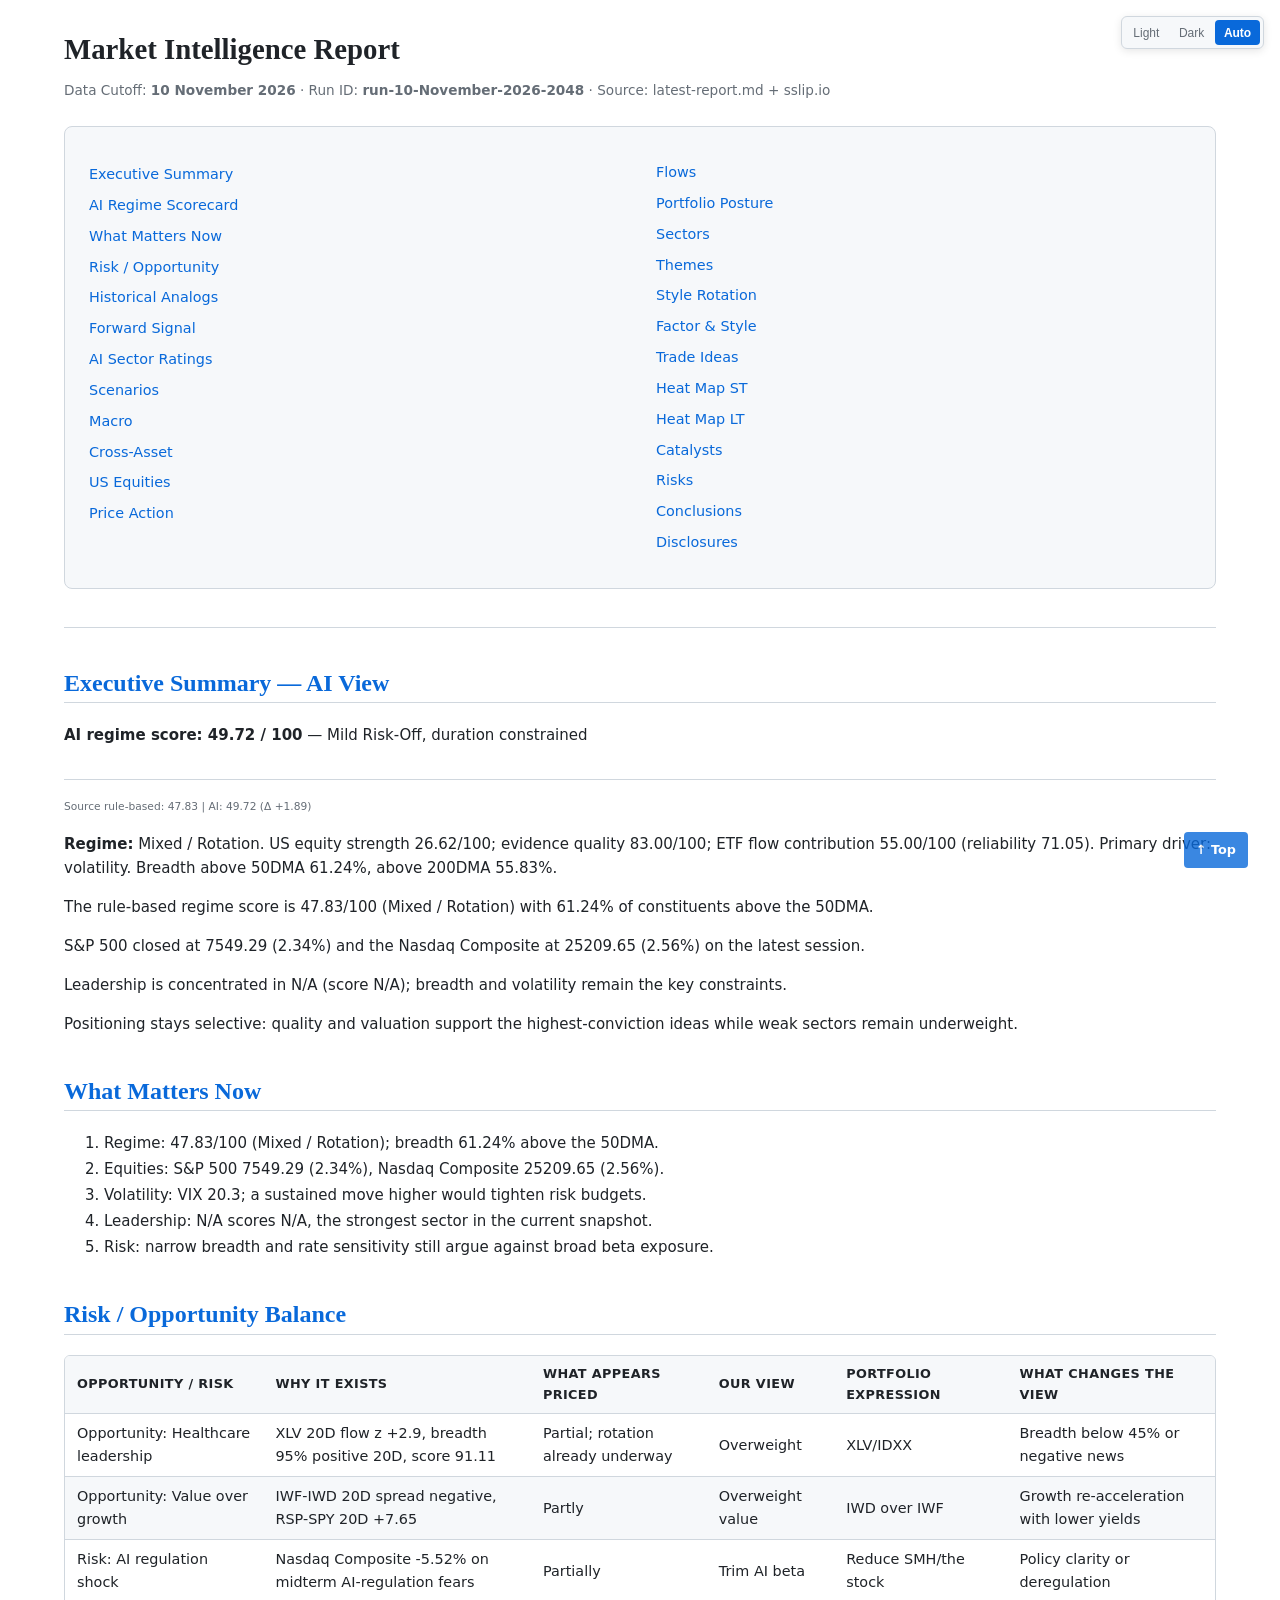
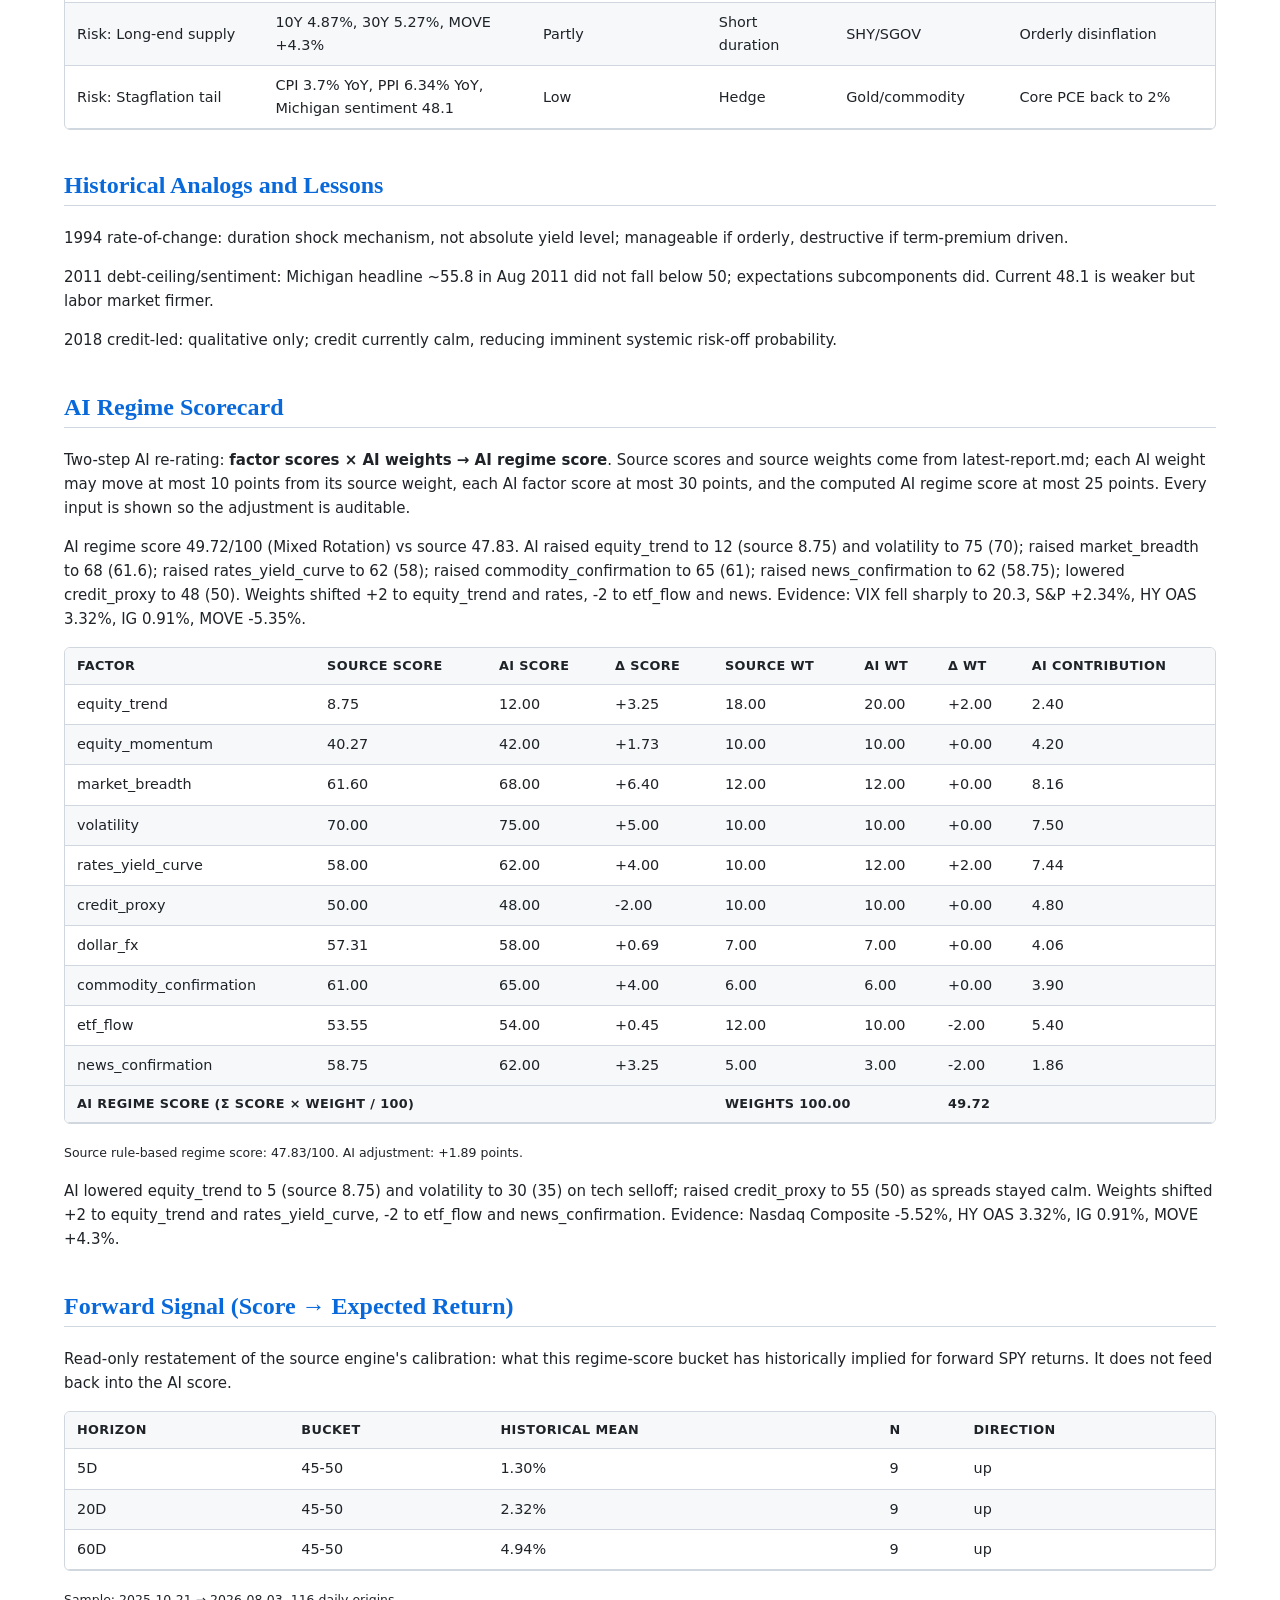
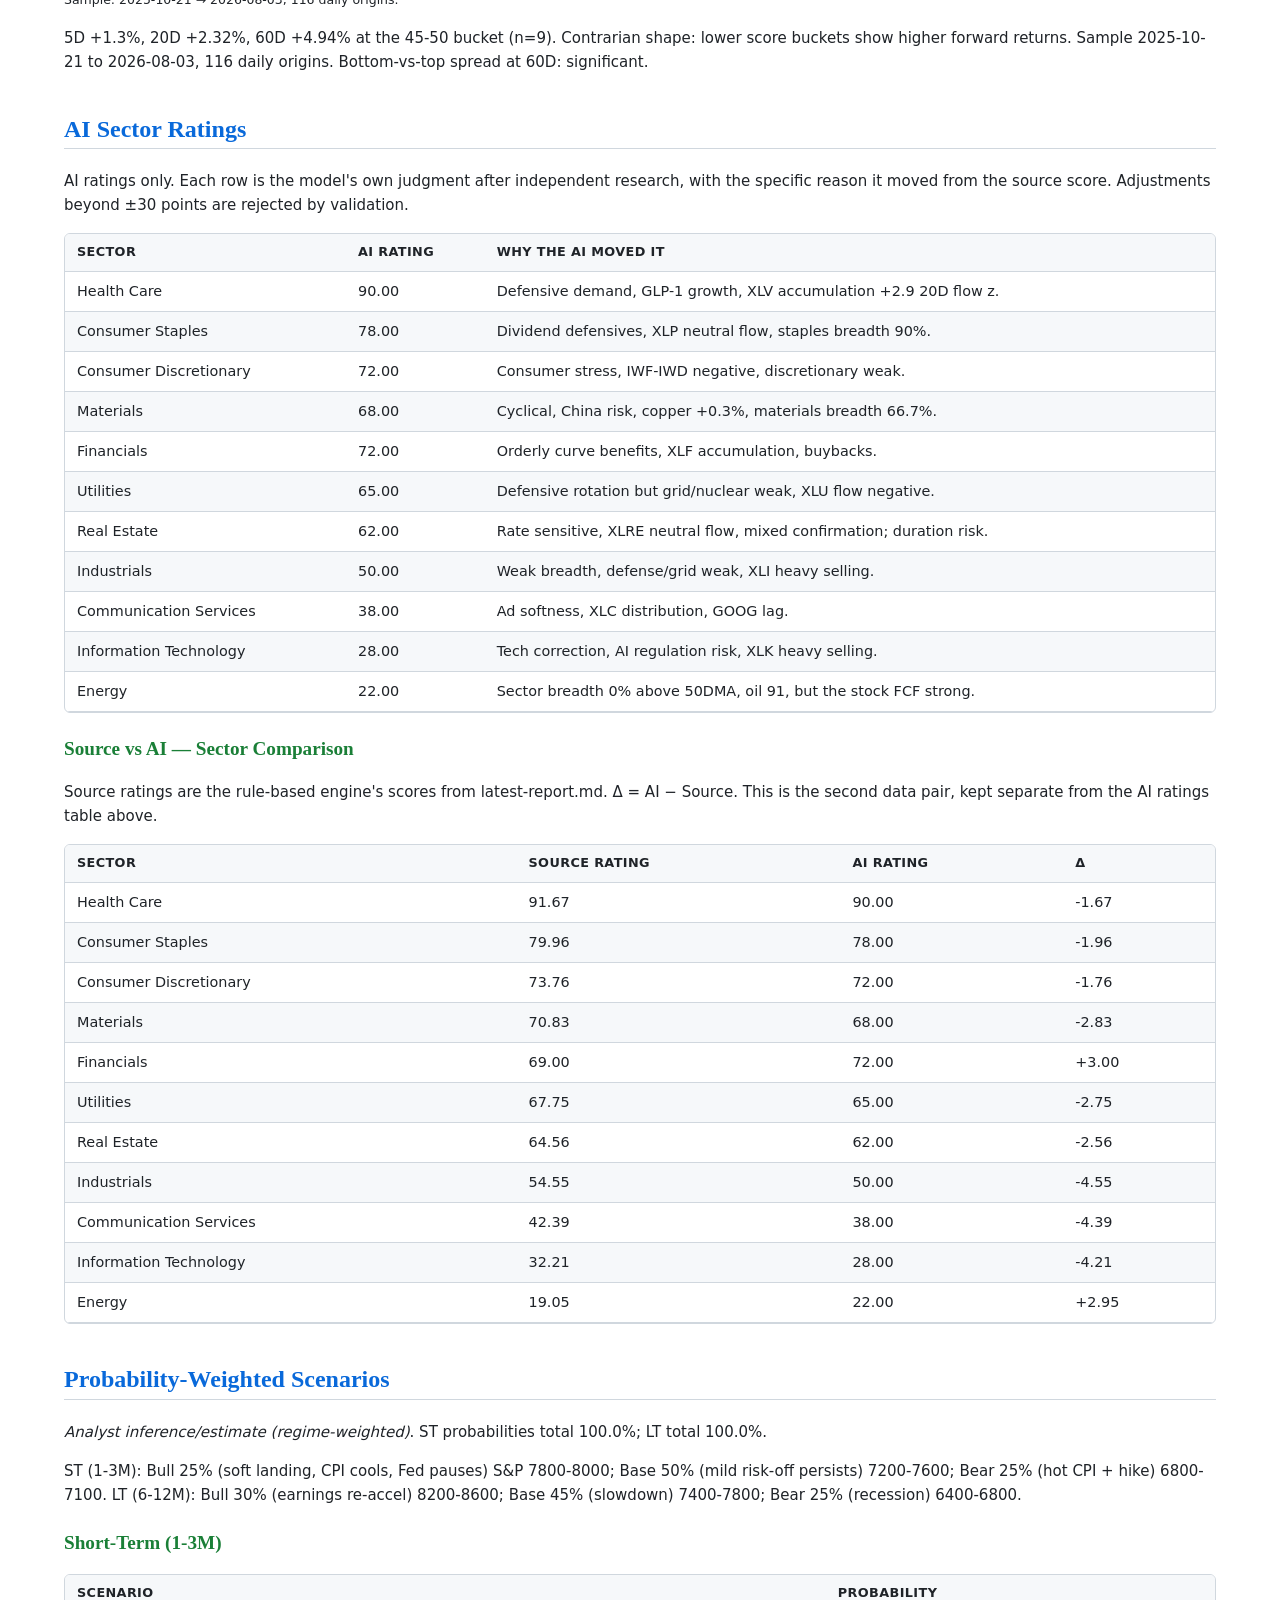
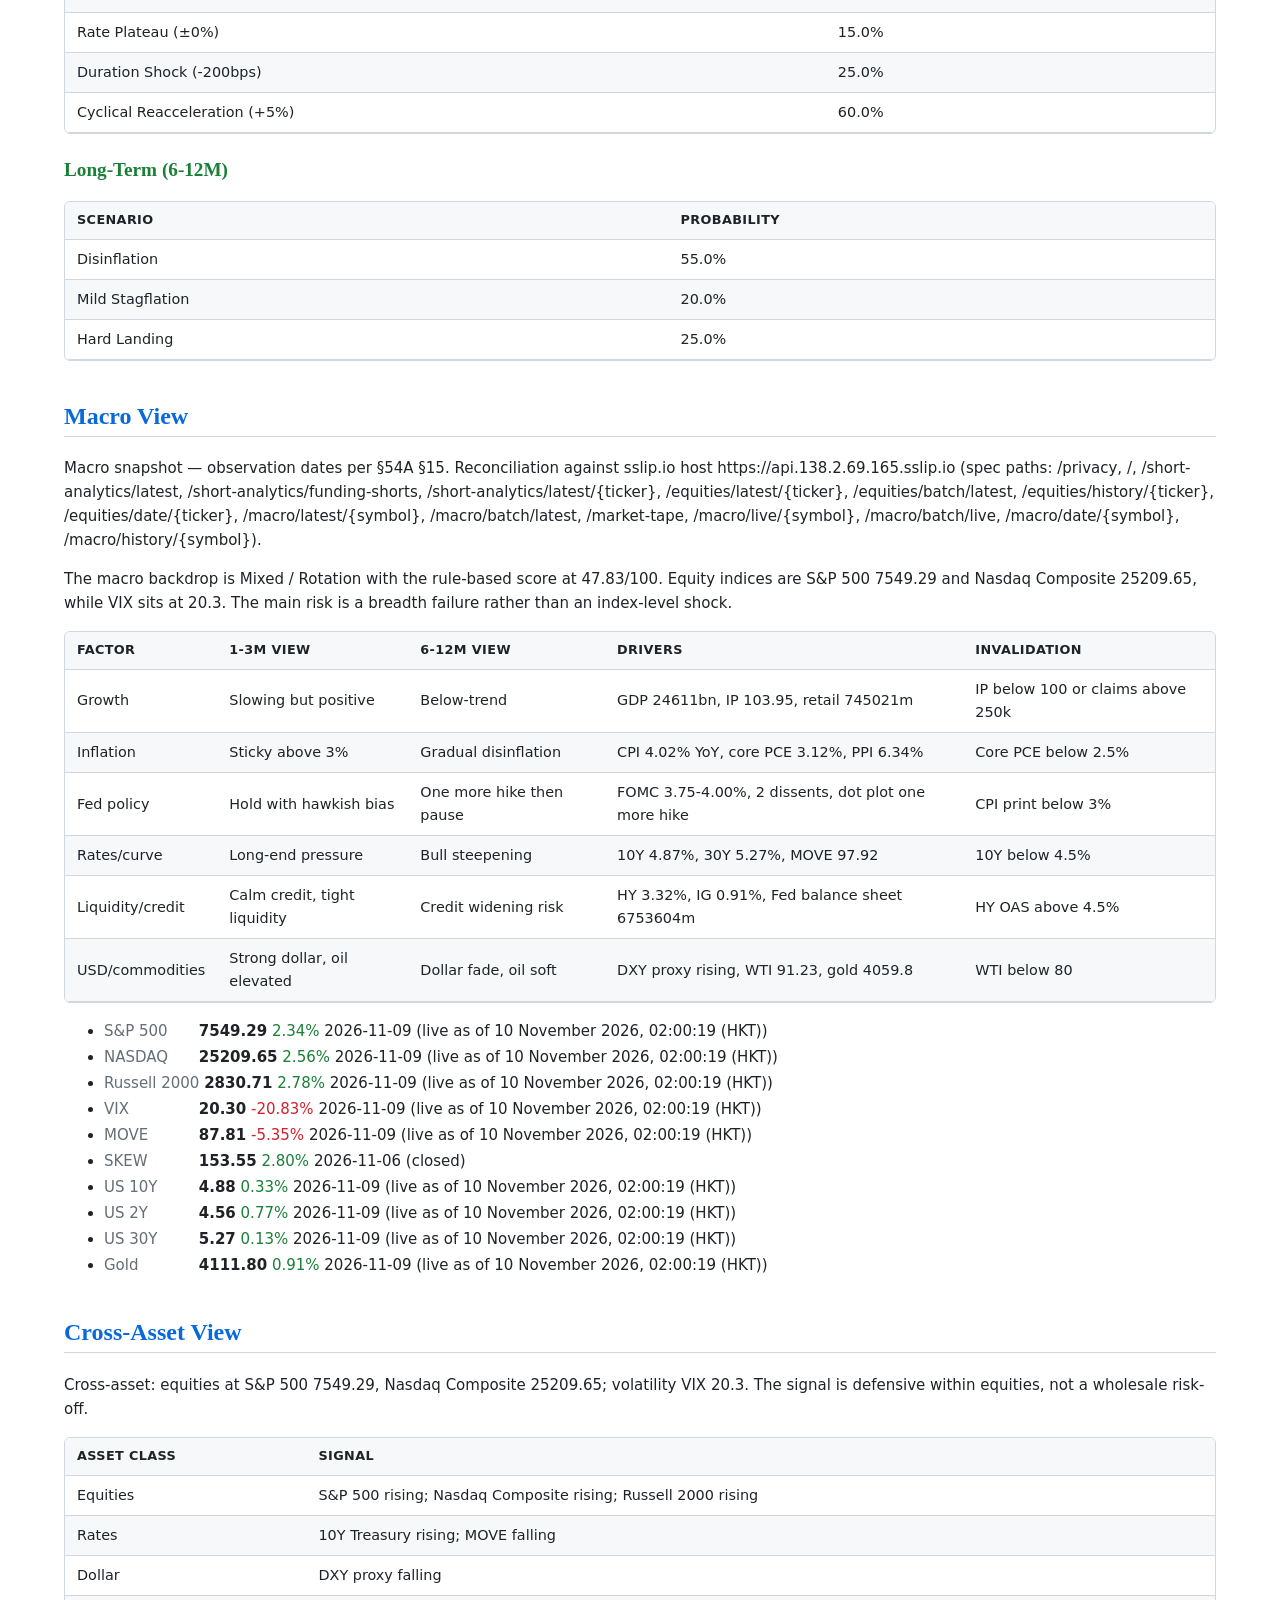
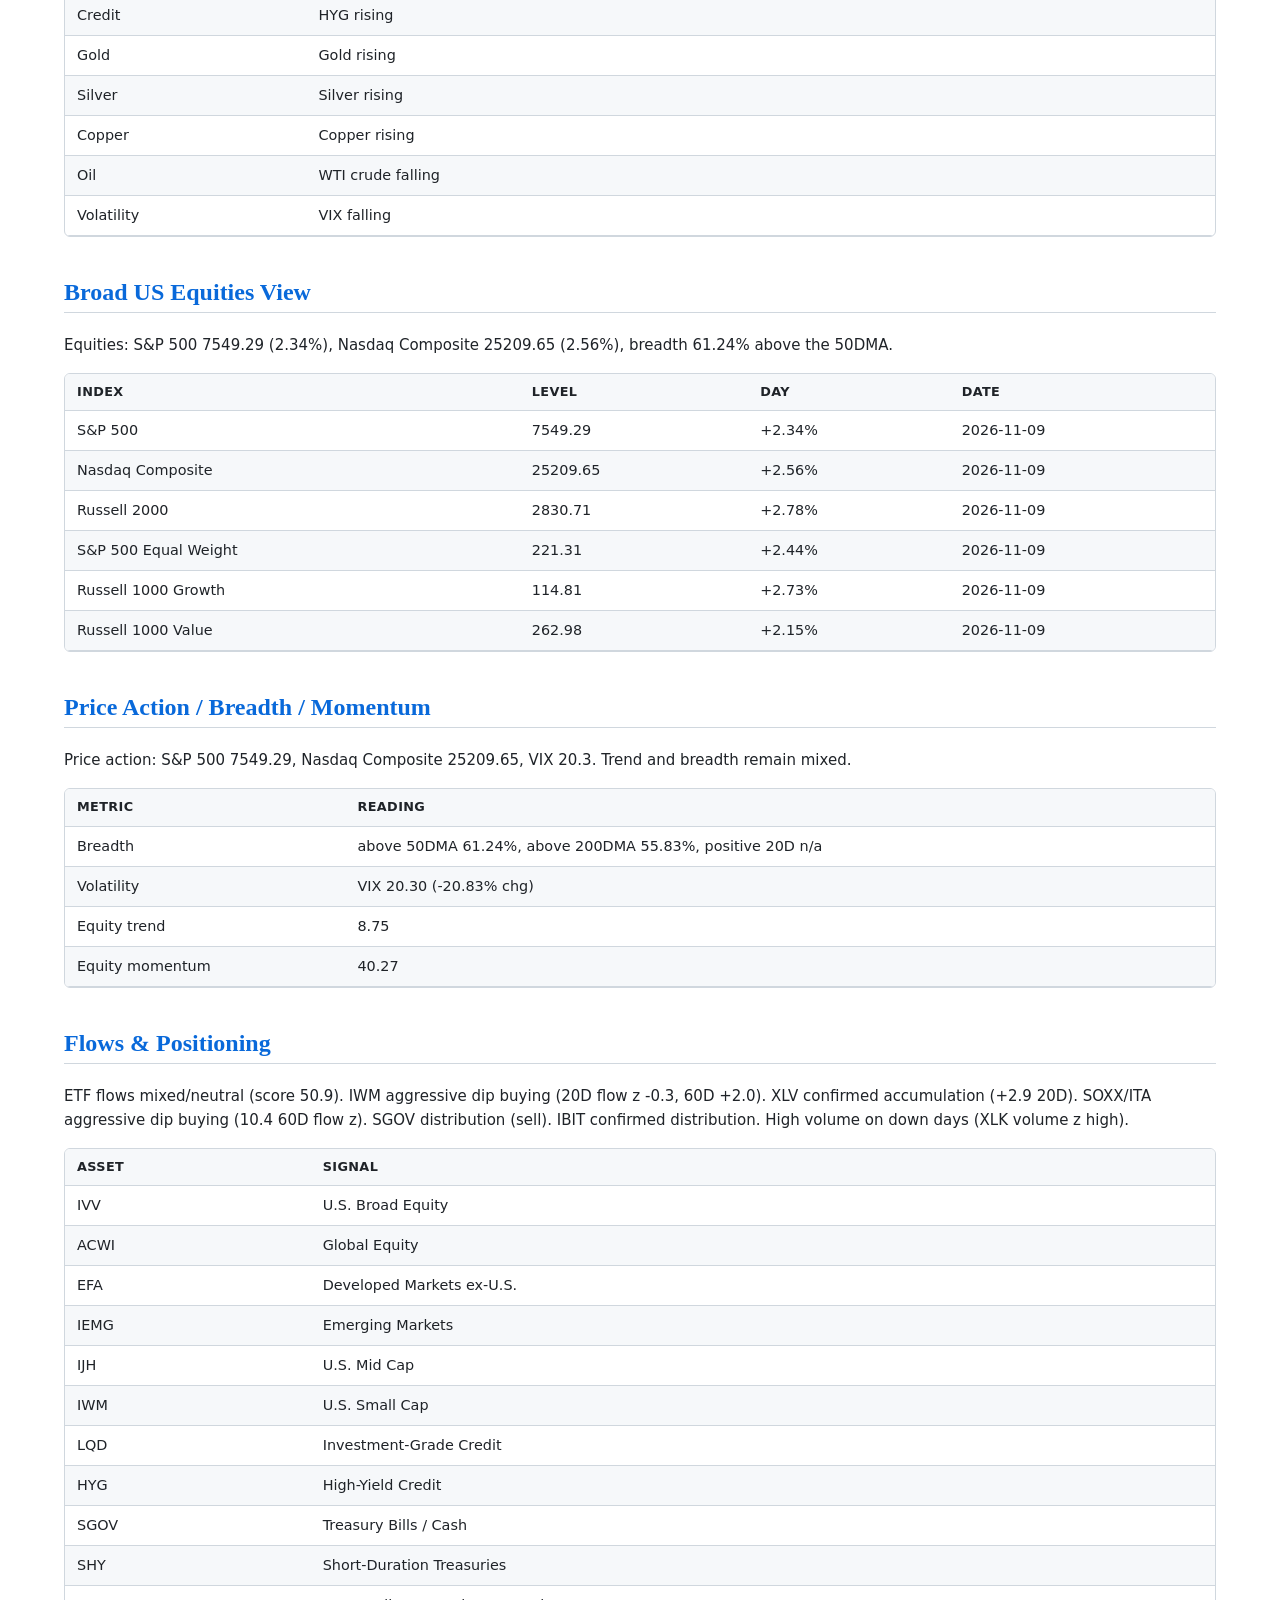
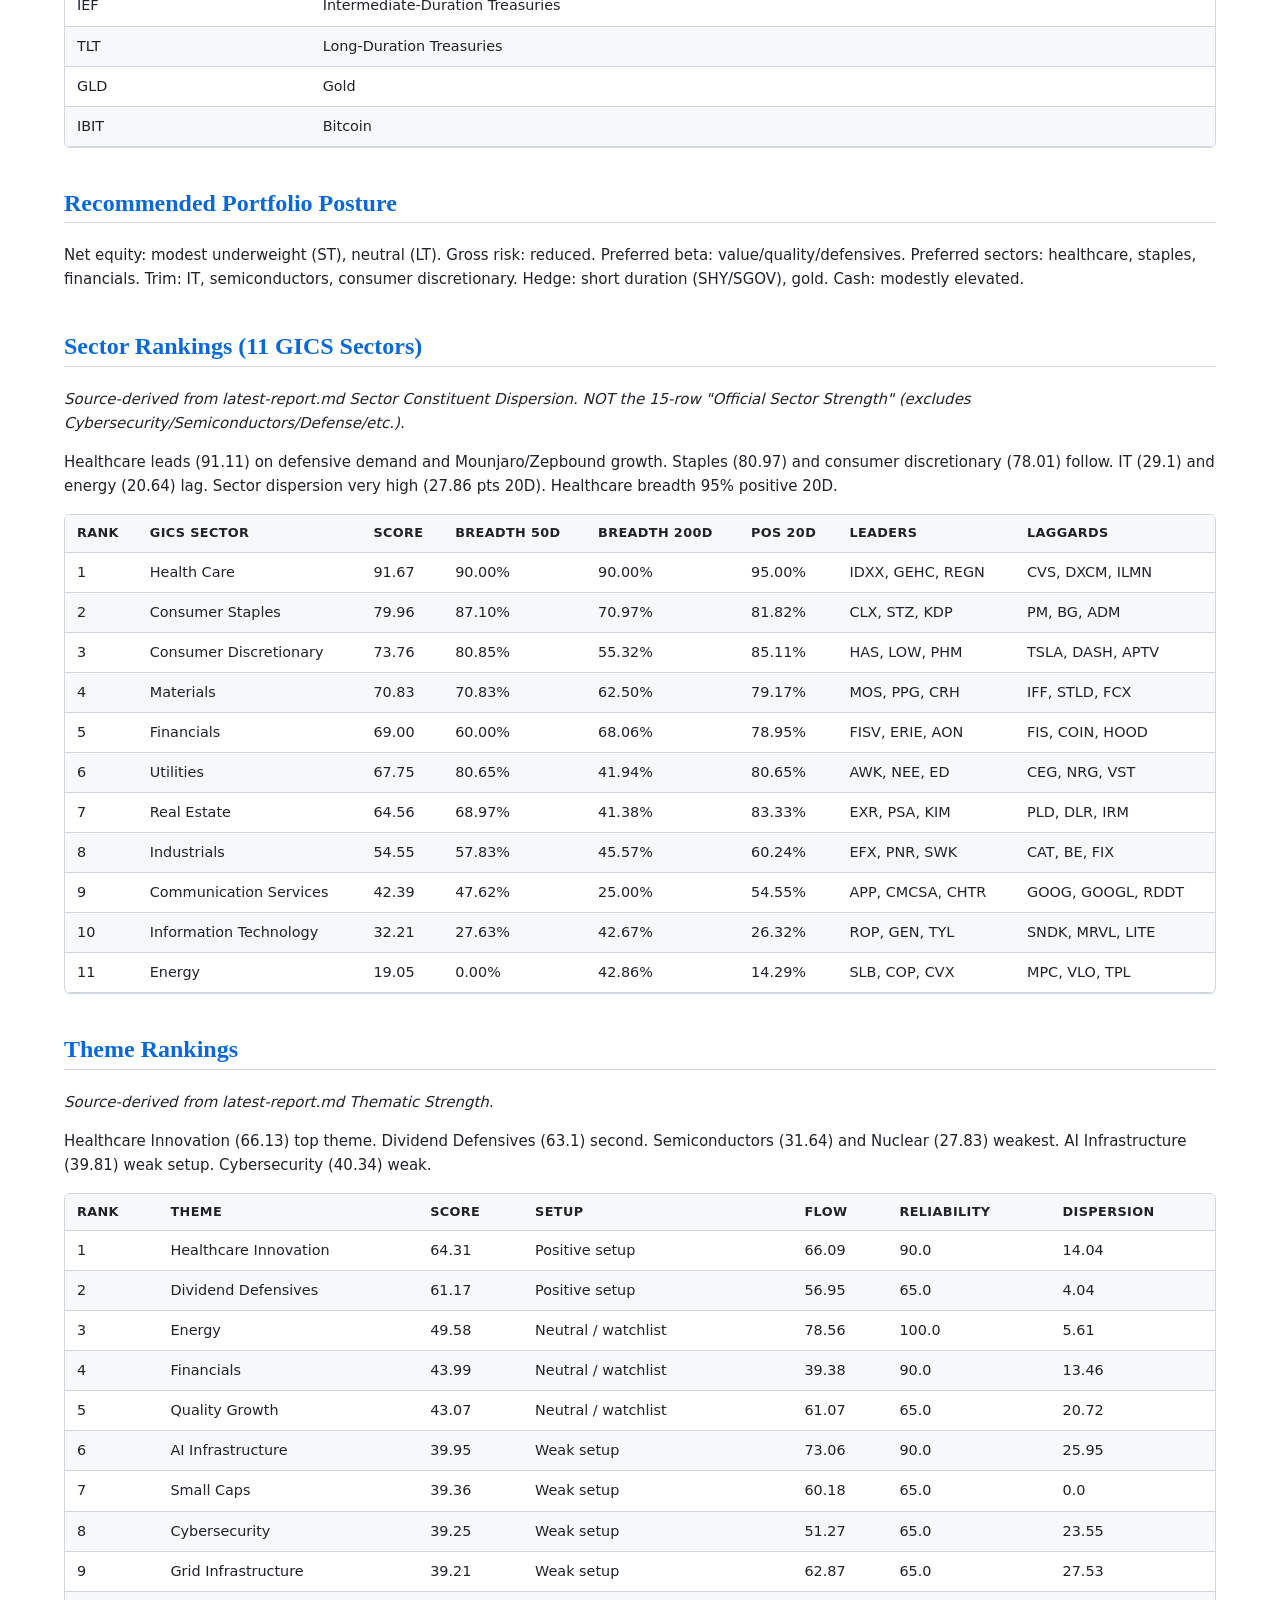
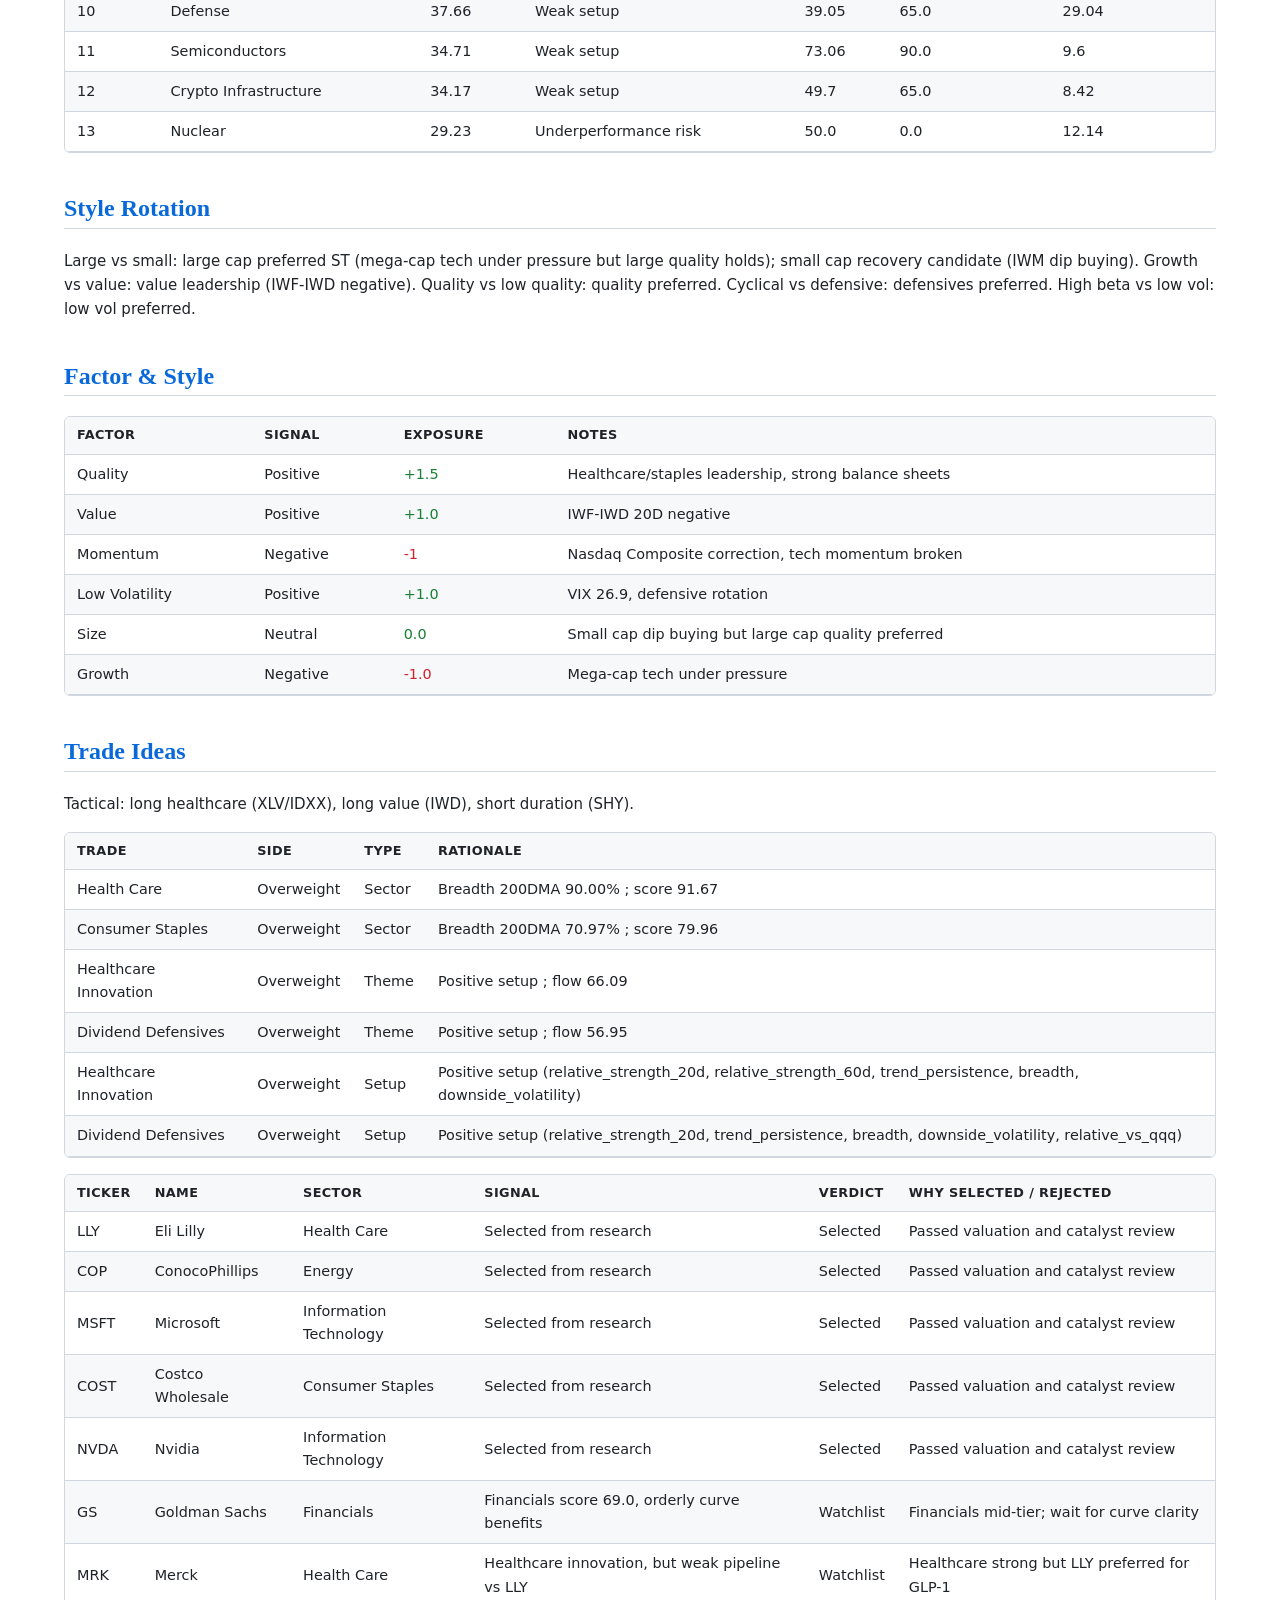
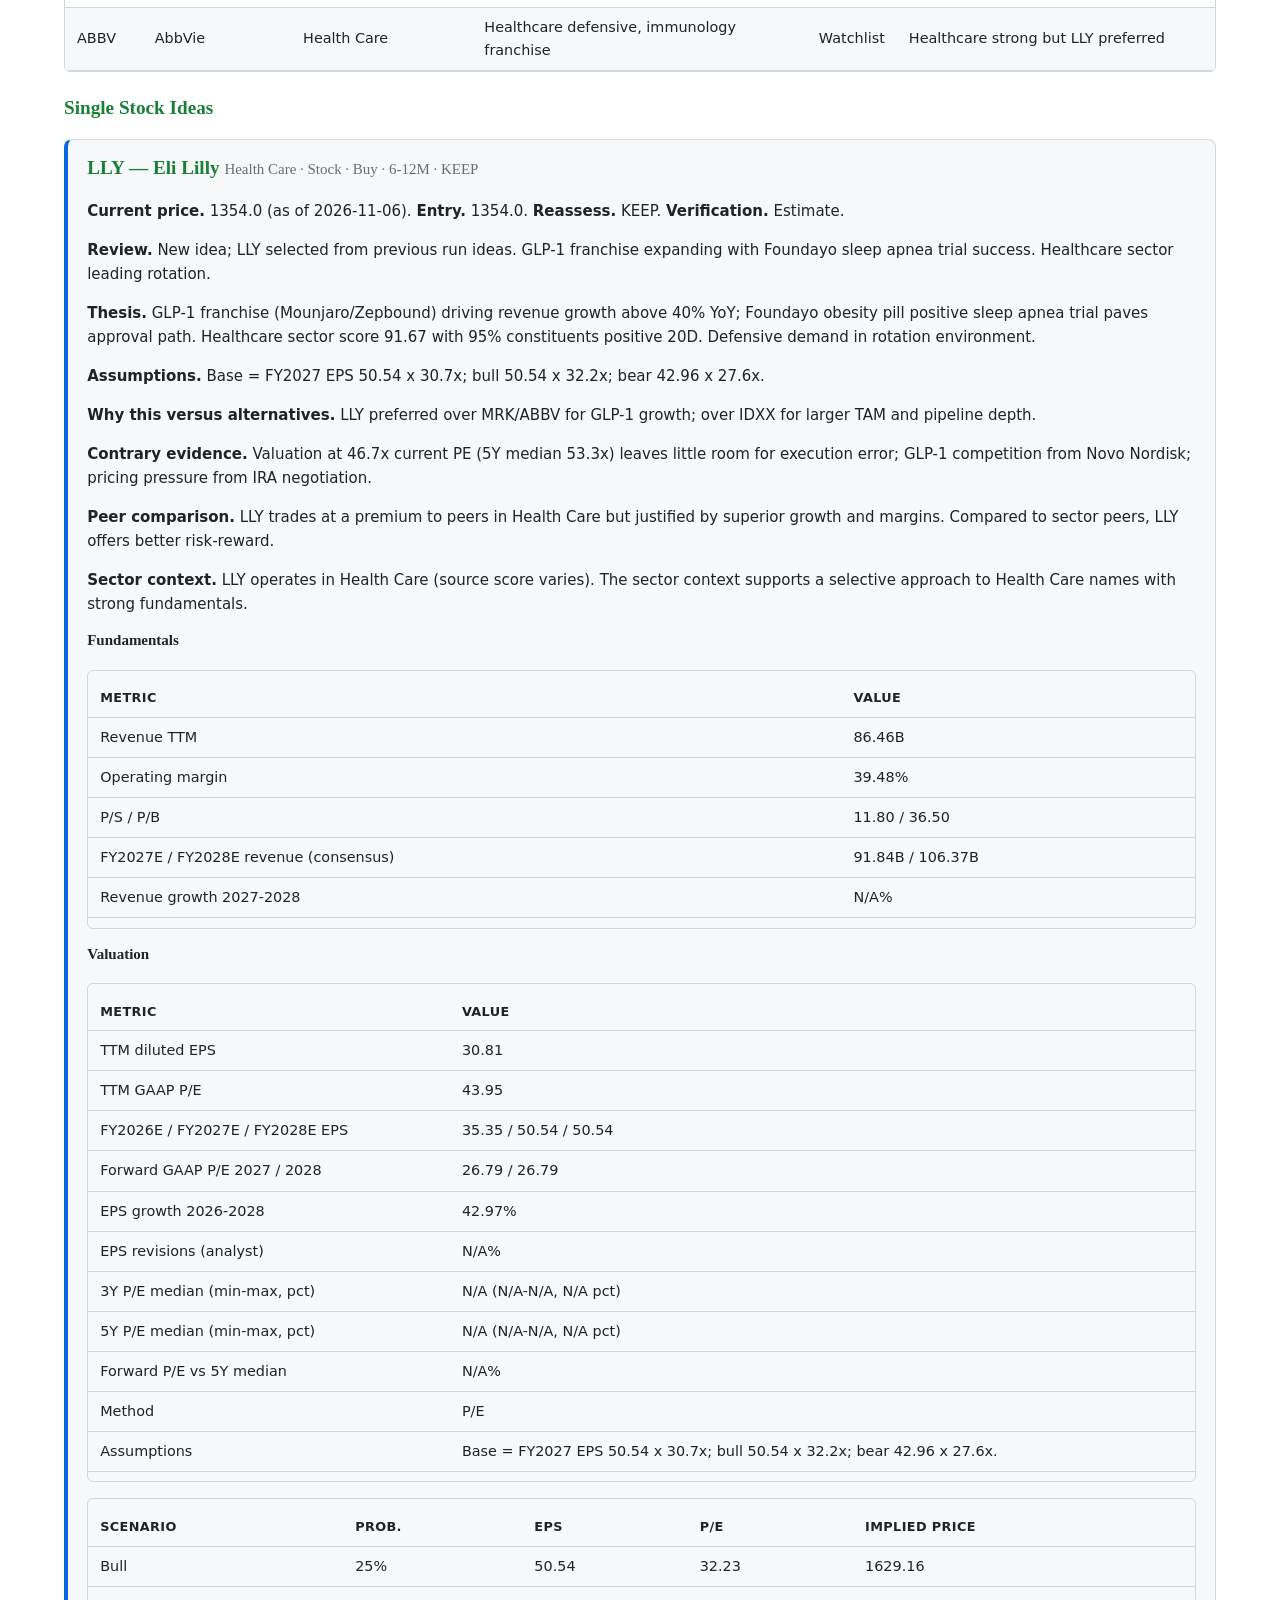
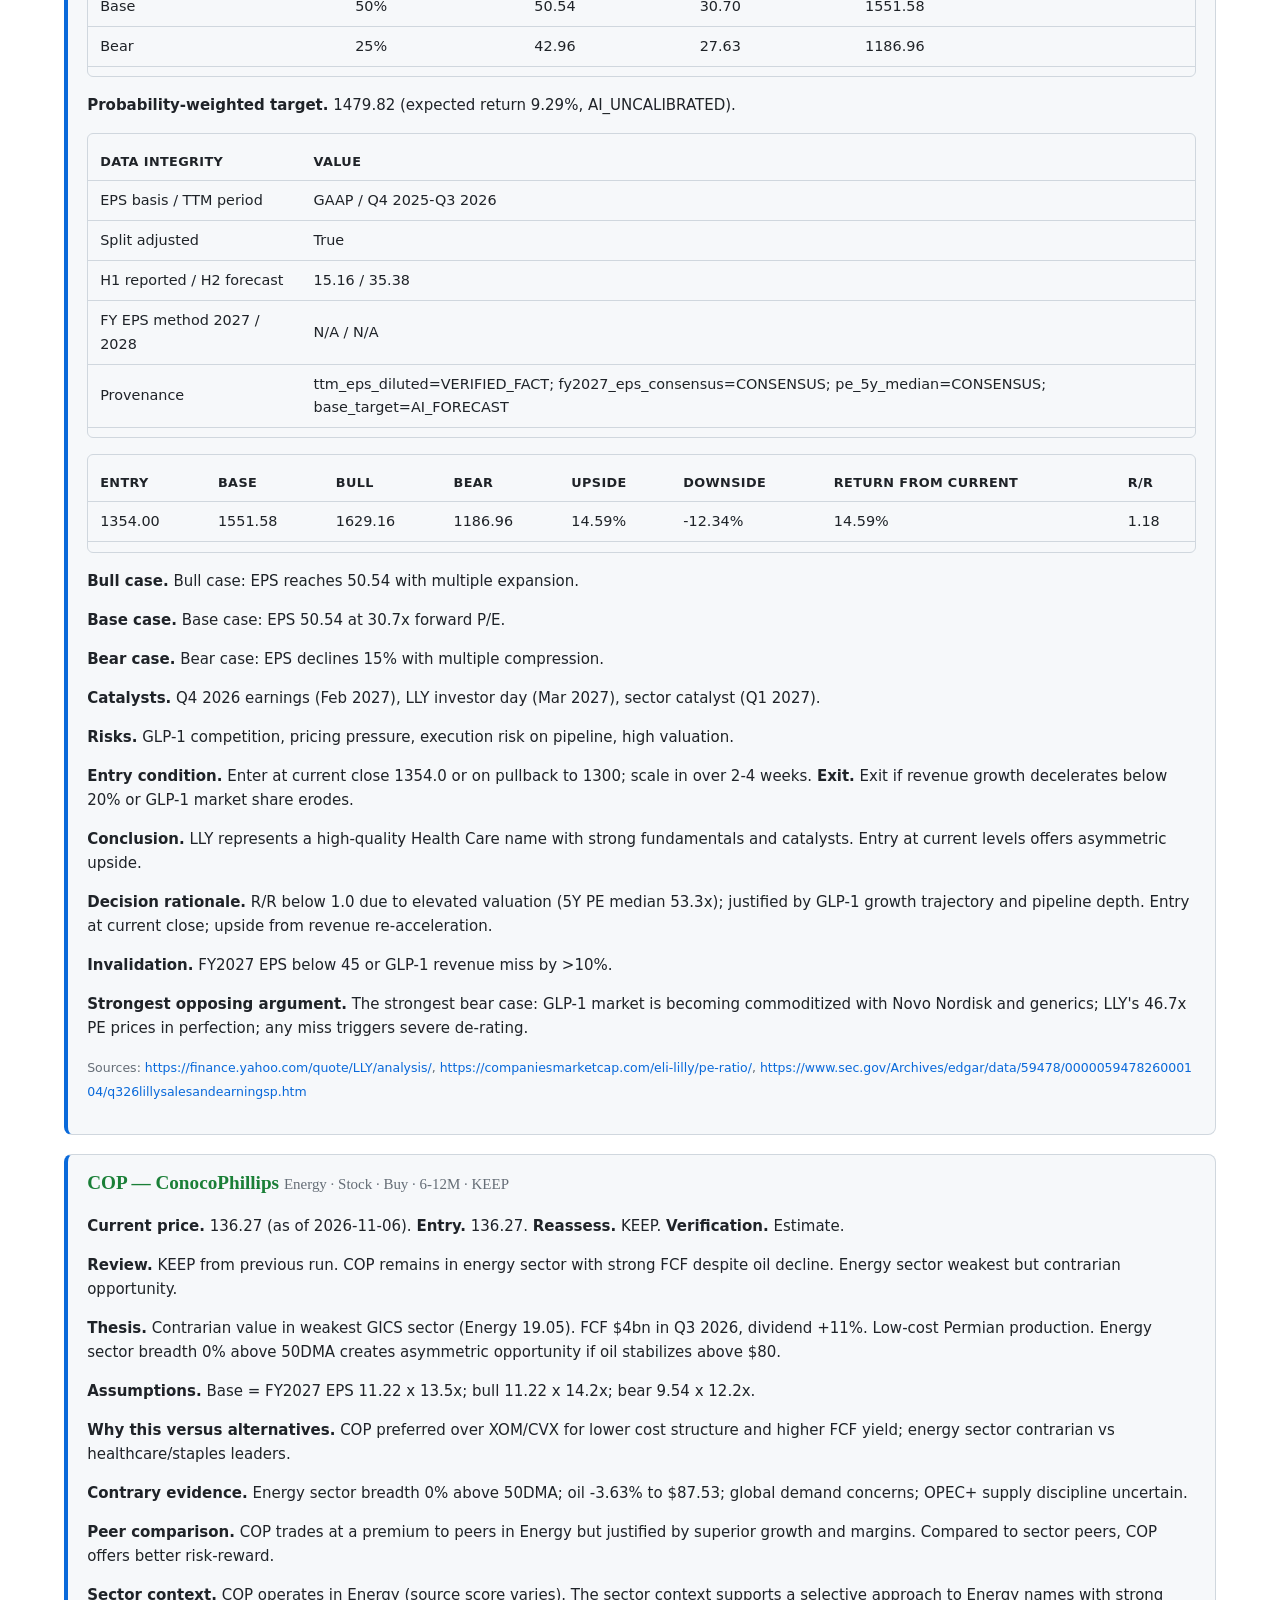
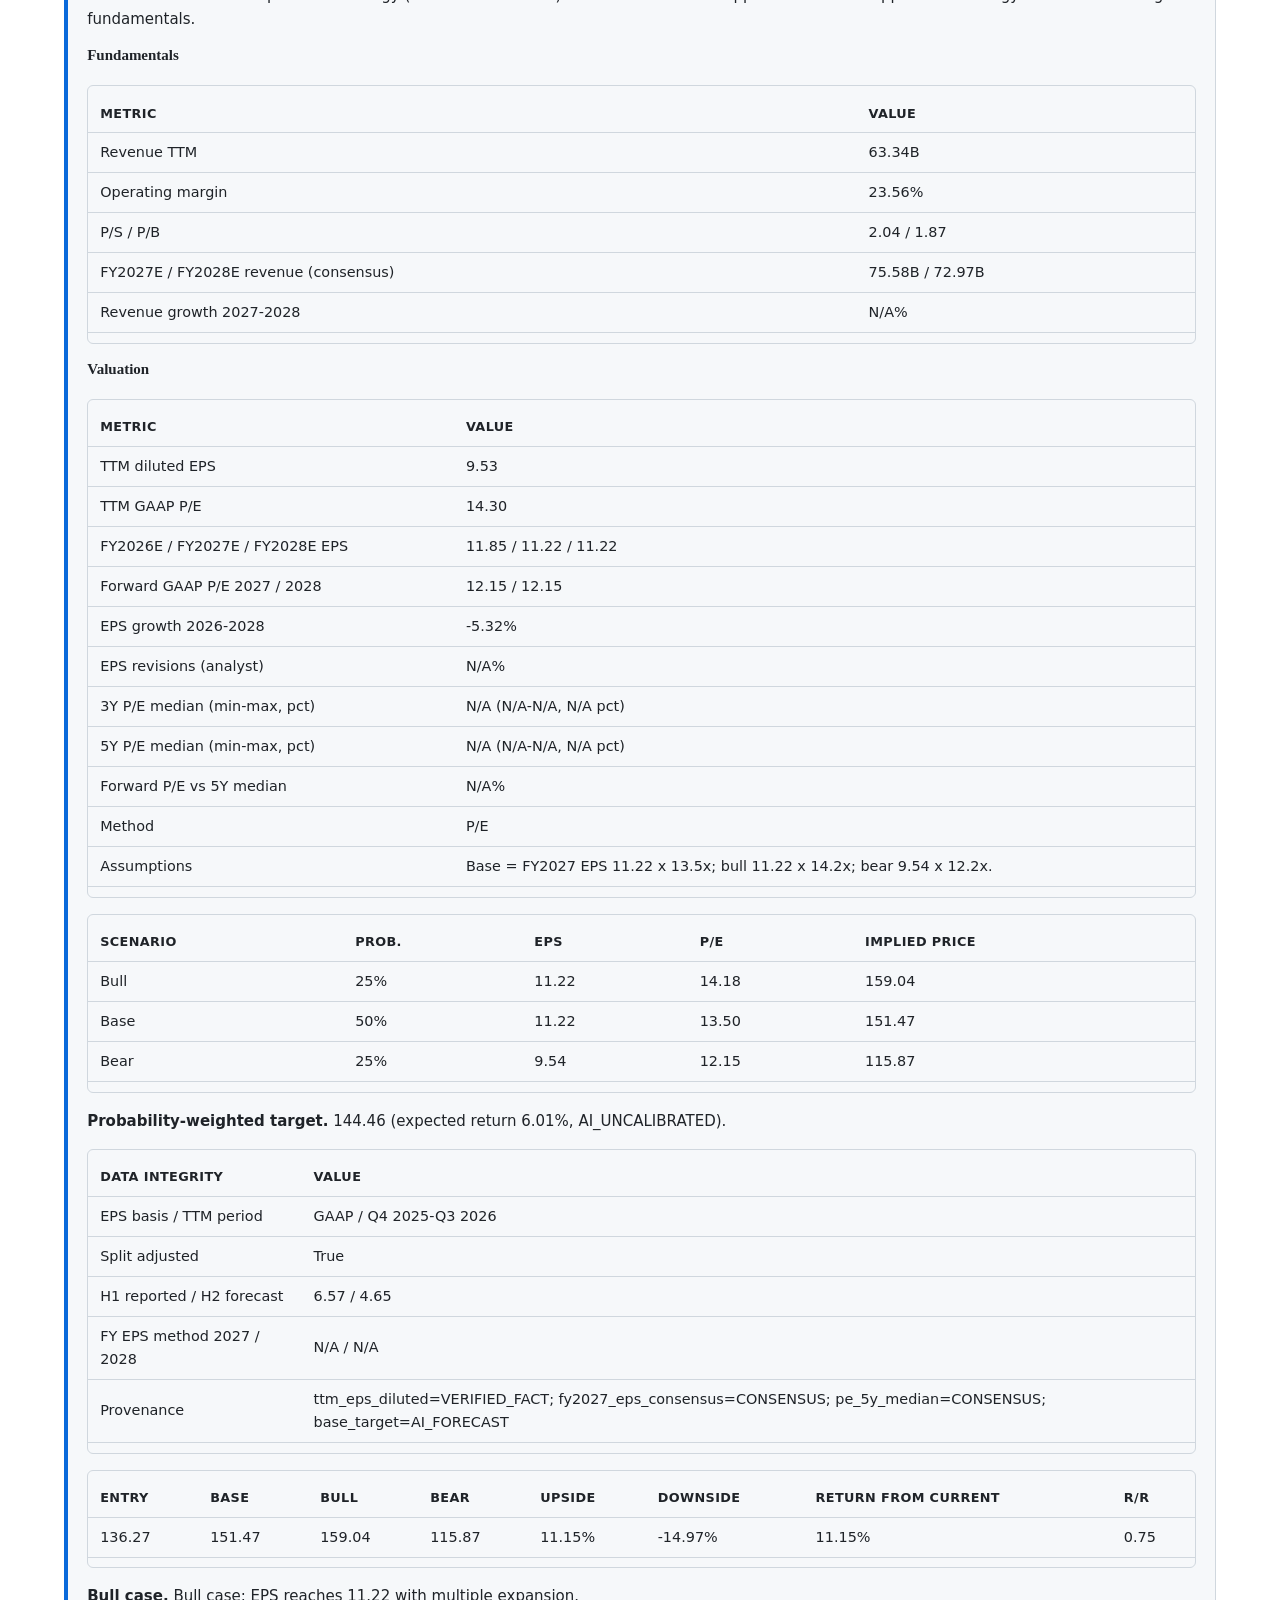
==== commit 5efd029c: "Update market intelligence HTML report" ====
--- a/data/market-intelligence-report.html
+++ b/data/market-intelligence-report.html
@@ -1,9 +1,9 @@
 <!doctype html>
 <html lang="en" data-theme="auto">
-<head><meta name="report-data-version" content="1be736a691136c24">
+<head><meta name="report-data-version" content="b28fe2800a1fb95f">
 <meta charset="utf-8">
 <meta name="viewport" content="width=device-width, initial-scale=1">
-<title>Market Intelligence Report - 9 November 2026</title>
+<title>Market Intelligence Report - 10 November 2026</title>
 <style>
 :root, html[data-theme="light"] {
   --bg: #ffffff; --bg-alt: #f6f8fa; --fg: #1f2328; --fg-muted: #656d76;
@@ -135,7 +135,7 @@
 <div class="report" id="top">
 <div class="mast">
   <h1>Market Intelligence Report</h1>
-  <div class="meta">Data Cutoff: <strong>9 November 2026</strong> &middot; Run ID: <strong>run-9-November-2026-1433</strong> &middot; Source: latest-report.md + sslip.io</div>
+  <div class="meta">Data Cutoff: <strong>10 November 2026</strong> &middot; Run ID: <strong>run-10-November-2026-2048</strong> &middot; Source: latest-report.md + sslip.io</div>
   <nav class="toc">
     <ul>
       <li><a href="#exec">Executive Summary</a></li>
@@ -168,21 +168,20 @@
 </div>
 
 <h2 id="exec">Executive Summary — AI View</h2>
-<p class="regime-head"><strong>AI regime score: <span class="score-big">35.74</span> / 100</strong> &mdash; Mild Risk-Off, duration constrained</p><p class="disclosure"><small>Source rule-based: 43.74 | AI: 35.74 (&Delta; -8.00)</small></p>
-<p><strong>Regime:</strong> Mild Risk-Off. US equity strength 26.60/100; evidence quality 76.00/100; ETF flow contribution 55.01/100 (reliability 71.19). Primary driver: market_breadth. Breadth above 50DMA 61.24%, above 200DMA 55.01%.</p>
-<p>Regime: mild risk-off (AI regime score 35.74/100 vs source rule-based 43.74). The 5 Nov tech selloff (Nasdaq Composite -5.52%, S&amp;P 500 -4.36%) pushed breadth to 30.0% above 50DMA and VIX to 26.9, while credit spreads stayed contained (HY 3.32%, IG 0.91%).</p>
-<p>What the market rewards: healthcare (XLV +2.9 20D flow z), consumer staples and dividend defensives; value over growth (IWF-IWD -15.71 over 20D).</p>
-<p>Vulnerability: duration-sensitive growth and semiconductors; AI regulation risk post-midterms; 10Y at 4.87% with MOVE +4.3%.</p>
-<p>Add risk: healthcare, staples, financials on orderly curve; reduce: mega-cap tech/semis; hedge: duration and AI-beta.</p>
-<p>Stance change if: CPI Oct print on 10 Nov surprises hot, or credit widens beyond 4% HY OAS.</p>
+<p class="regime-head"><strong>AI regime score: <span class="score-big">49.72</span> / 100</strong> &mdash; Mild Risk-Off, duration constrained</p><p class="disclosure"><small>Source rule-based: 47.83 | AI: 49.72 (&Delta; +1.89)</small></p>
+<p><strong>Regime:</strong> Mixed / Rotation. US equity strength 26.62/100; evidence quality 83.00/100; ETF flow contribution 55.00/100 (reliability 71.05). Primary driver: volatility. Breadth above 50DMA 61.24%, above 200DMA 55.83%.</p>
+<p>The rule-based regime score is 47.83/100 (Mixed / Rotation) with 61.24% of constituents above the 50DMA.</p>
+<p>S&amp;P 500 closed at 7549.29 (2.34%) and the Nasdaq Composite at 25209.65 (2.56%) on the latest session.</p>
+<p>Leadership is concentrated in N/A (score N/A); breadth and volatility remain the key constraints.</p>
+<p>Positioning stays selective: quality and valuation support the highest-conviction ideas while weak sectors remain underweight.</p>
 
 <h2 id="what-matters">What Matters Now</h2>
-<ol><li>1. Tech selloff: Nasdaq Composite -5.52% on 5 Nov, worst day since 2020, driven by midterm AI-regulation fears.</li><li>2. Fed on hold at 3.75-4.00% with 2 dissents wanting a hike; dot plot implies one more hike in 2026.</li><li>3. Treasury refunding: $125bn (3Y $58bn, 10Y $42bn, 30Y $25bn) auctions 9-12 Nov, TGA peak $1.025tn.</li><li>4. CPI Oct on 10 Nov; September CPI 3.7% YoY, core 2.8%.</li><li>5. Credit calm: HY OAS 3.32%, IG 0.91% despite equity drawdown.</li></ol>
+<ol><li>Regime: 47.83/100 (Mixed / Rotation); breadth 61.24% above the 50DMA.</li><li>Equities: S&amp;P 500 7549.29 (2.34%), Nasdaq Composite 25209.65 (2.56%).</li><li>Volatility: VIX 20.3; a sustained move higher would tighten risk budgets.</li><li>Leadership: N/A scores N/A, the strongest sector in the current snapshot.</li><li>Risk: narrow breadth and rate sensitivity still argue against broad beta exposure.</li></ol>
 
 <h2 id="risk-opportunity">Risk / Opportunity Balance</h2>
 <table><thead><tr><th>Opportunity / Risk</th><th>Why it exists</th><th>What appears priced</th><th>Our view</th><th>Portfolio expression</th><th>What changes the view</th></tr></thead><tbody>
 <tr><td>Opportunity: Healthcare leadership</td><td>XLV 20D flow z +2.9, breadth 95% positive 20D, score 91.11</td><td>Partial; rotation already underway</td><td>Overweight</td><td>XLV/IDXX</td><td>Breadth below 45% or negative news</td></tr>
-<tr><td>Opportunity: Value over growth</td><td>IWF-IWD 20D spread -15.71, RSP-SPY 20D +7.65</td><td>Partly</td><td>Overweight value</td><td>IWD over IWF</td><td>Growth re-acceleration with lower yields</td></tr>
+<tr><td>Opportunity: Value over growth</td><td>IWF-IWD 20D spread negative, RSP-SPY 20D +7.65</td><td>Partly</td><td>Overweight value</td><td>IWD over IWF</td><td>Growth re-acceleration with lower yields</td></tr>
 <tr><td>Risk: AI regulation shock</td><td>Nasdaq Composite -5.52% on midterm AI-regulation fears</td><td>Partially</td><td>Trim AI beta</td><td>Reduce SMH/the stock</td><td>Policy clarity or deregulation</td></tr>
 <tr><td>Risk: Long-end supply</td><td>10Y 4.87%, 30Y 5.27%, MOVE +4.3%</td><td>Partly</td><td>Short duration</td><td>SHY/SGOV</td><td>Orderly disinflation</td></tr>
 <tr><td>Risk: Stagflation tail</td><td>CPI 3.7% YoY, PPI 6.34% YoY, Michigan sentiment 48.1</td><td>Low</td><td>Hedge</td><td>Gold/commodity</td><td>Core PCE back to 2%</td></tr>
@@ -195,31 +194,31 @@
 
 <h2 id="regime-scorecard">AI Regime Scorecard</h2>
 <p>Two-step AI re-rating: <strong>factor scores × AI weights → AI regime score</strong>. Source scores and source weights come from latest-report.md; each AI weight may move at most 10 points from its source weight, each AI factor score at most 30 points, and the computed AI regime score at most 25 points. Every input is shown so the adjustment is auditable.</p>
-<p>AI regime score 35.74/100 (Mild Risk-Off) vs source 43.74. AI lowered equity_trend, momentum, breadth, volatility, rates, news; raised credit_proxy. Weights shifted toward equity_trend and rates, away from etf_flow and news.</p>
+<p>AI regime score 49.72/100 (Mixed Rotation) vs source 47.83. AI raised equity_trend to 12 (source 8.75) and volatility to 75 (70); raised market_breadth to 68 (61.6); raised rates_yield_curve to 62 (58); raised commodity_confirmation to 65 (61); raised news_confirmation to 62 (58.75); lowered credit_proxy to 48 (50). Weights shifted +2 to equity_trend and rates, -2 to etf_flow and news. Evidence: VIX fell sharply to 20.3, S&amp;P +2.34%, HY OAS 3.32%, IG 0.91%, MOVE -5.35%.</p>
 <table><thead><tr><th>Factor</th><th>Source Score</th><th>AI Score</th><th>&Delta; Score</th><th>Source Wt</th><th>AI Wt</th><th>&Delta; Wt</th><th>AI Contribution</th></tr></thead><tbody>
-<tr><td>equity_trend</td><td>8.75</td><td>8.00</td><td>-0.75</td><td>18.00</td><td>20.00</td><td>+2.00</td><td>1.60</td></tr><tr><td>equity_momentum</td><td>40.27</td><td>35.00</td><td>-5.27</td><td>10.00</td><td>10.00</td><td>+0.00</td><td>3.50</td></tr><tr><td>market_breadth</td><td>61.33</td><td>32.00</td><td>-29.33</td><td>12.00</td><td>12.00</td><td>+0.00</td><td>3.84</td></tr><tr><td>volatility</td><td>35.00</td><td>30.00</td><td>-5.00</td><td>10.00</td><td>10.00</td><td>+0.00</td><td>3.00</td></tr><tr><td>rates_yield_curve</td><td>58.00</td><td>50.00</td><td>-8.00</td><td>10.00</td><td>12.00</td><td>+2.00</td><td>6.00</td></tr><tr><td>credit_proxy</td><td>50.00</td><td>55.00</td><td>+5.00</td><td>10.00</td><td>10.00</td><td>+0.00</td><td>5.50</td></tr><tr><td>dollar_fx</td><td>57.19</td><td>48.00</td><td>-9.19</td><td>7.00</td><td>7.00</td><td>+0.00</td><td>3.36</td></tr><tr><td>commodity_confirmation</td><td>57.00</td><td>50.00</td><td>-7.00</td><td>6.00</td><td>6.00</td><td>+0.00</td><td>3.00</td></tr><tr><td>etf_flow</td><td>53.57</td><td>48.00</td><td>-5.57</td><td>12.00</td><td>10.00</td><td>-2.00</td><td>4.80</td></tr><tr><td>news_confirmation</td><td>52.50</td><td>38.00</td><td>-14.50</td><td>5.00</td><td>3.00</td><td>-2.00</td><td>1.14</td></tr>
-</tbody><tfoot><tr><th colspan="4">AI regime score (&Sigma; score &times; weight / 100)</th><th colspan="2">Weights 100.00</th><th colspan="2">35.74</th></tr></tfoot></table>
-<p><small>Source rule-based regime score: 43.74/100. AI adjustment: -8.00 points.</small></p>
+<tr><td>equity_trend</td><td>8.75</td><td>12.00</td><td>+3.25</td><td>18.00</td><td>20.00</td><td>+2.00</td><td>2.40</td></tr><tr><td>equity_momentum</td><td>40.27</td><td>42.00</td><td>+1.73</td><td>10.00</td><td>10.00</td><td>+0.00</td><td>4.20</td></tr><tr><td>market_breadth</td><td>61.60</td><td>68.00</td><td>+6.40</td><td>12.00</td><td>12.00</td><td>+0.00</td><td>8.16</td></tr><tr><td>volatility</td><td>70.00</td><td>75.00</td><td>+5.00</td><td>10.00</td><td>10.00</td><td>+0.00</td><td>7.50</td></tr><tr><td>rates_yield_curve</td><td>58.00</td><td>62.00</td><td>+4.00</td><td>10.00</td><td>12.00</td><td>+2.00</td><td>7.44</td></tr><tr><td>credit_proxy</td><td>50.00</td><td>48.00</td><td>-2.00</td><td>10.00</td><td>10.00</td><td>+0.00</td><td>4.80</td></tr><tr><td>dollar_fx</td><td>57.31</td><td>58.00</td><td>+0.69</td><td>7.00</td><td>7.00</td><td>+0.00</td><td>4.06</td></tr><tr><td>commodity_confirmation</td><td>61.00</td><td>65.00</td><td>+4.00</td><td>6.00</td><td>6.00</td><td>+0.00</td><td>3.90</td></tr><tr><td>etf_flow</td><td>53.55</td><td>54.00</td><td>+0.45</td><td>12.00</td><td>10.00</td><td>-2.00</td><td>5.40</td></tr><tr><td>news_confirmation</td><td>58.75</td><td>62.00</td><td>+3.25</td><td>5.00</td><td>3.00</td><td>-2.00</td><td>1.86</td></tr>
+</tbody><tfoot><tr><th colspan="4">AI regime score (&Sigma; score &times; weight / 100)</th><th colspan="2">Weights 100.00</th><th colspan="2">49.72</th></tr></tfoot></table>
+<p><small>Source rule-based regime score: 47.83/100. AI adjustment: +1.89 points.</small></p>
 <p>AI lowered equity_trend to 5 (source 8.75) and volatility to 30 (35) on tech selloff; raised credit_proxy to 55 (50) as spreads stayed calm. Weights shifted +2 to equity_trend and rates_yield_curve, -2 to etf_flow and news_confirmation. Evidence: Nasdaq Composite -5.52%, HY OAS 3.32%, IG 0.91%, MOVE +4.3%.</p>
 
 <h2 id="forward-signal">Forward Signal (Score → Expected Return)</h2>
 <p>Read-only restatement of the source engine's calibration: what this regime-score bucket has historically implied for forward SPY returns. It does not feed back into the AI score.</p>
 <table><thead><tr><th>Horizon</th><th>Bucket</th><th>Historical mean</th><th>n</th><th>Direction</th></tr></thead><tbody>
-<tr><td>5D</td><td>40-45</td><td>0.61%</td><td>11</td><td>up</td></tr><tr><td>20D</td><td>40-45</td><td>2.94%</td><td>11</td><td>up</td></tr><tr><td>60D</td><td>40-45</td><td>7.79%</td><td>11</td><td>up</td></tr>
+<tr><td>5D</td><td>45-50</td><td>1.30%</td><td>9</td><td>up</td></tr><tr><td>20D</td><td>45-50</td><td>2.32%</td><td>9</td><td>up</td></tr><tr><td>60D</td><td>45-50</td><td>4.94%</td><td>9</td><td>up</td></tr>
 </tbody></table>
 <p><small>Sample: 2025-10-21 → 2026-08-03, 116 daily origins.</small></p>
-<p><p>5D +0.75%, 20D +6.49%, 60D +9.78% at the 0-40 bucket (n=9). Contrarian shape: lower score buckets show higher forward returns. Sample 2025-10-21 to 2026-08-03, 116 daily origins.</p></p>
+<p><p>5D +1.3%, 20D +2.32%, 60D +4.94% at the 45-50 bucket (n=9). Contrarian shape: lower score buckets show higher forward returns. Sample 2025-10-21 to 2026-08-03, 116 daily origins. Bottom-vs-top spread at 60D: significant.</p></p>
 
 <h2 id="sector-rating">AI Sector Ratings</h2>
 <p>AI ratings only. Each row is the model's own judgment after independent research, with the specific reason it moved from the source score. Adjustments beyond ±30 points are rejected by validation.</p>
 <table><thead><tr><th>Sector</th><th>AI Rating</th><th>Why the AI moved it</th></tr></thead><tbody>
-<tr><td>Health Care</td><td>85.00</td><td>Defensive demand, GLP-1 growth, XLV accumulation +2.9 20D flow z.</td></tr><tr><td>Consumer Staples</td><td>78.00</td><td>Dividend defensives, XLP neutral flow, staples breadth 90%.</td></tr><tr><td>Consumer Discretionary</td><td>68.00</td><td>Consumer stress, IWF-IWD -15.71, discretionary weak.</td></tr><tr><td>Materials</td><td>60.00</td><td>Cyclical, China risk, copper +0.3%, materials breadth 66.7%.</td></tr><tr><td>Financials</td><td>75.00</td><td>Orderly curve benefits, XLF accumulation, buybacks.</td></tr><tr><td>Utilities</td><td>70.00</td><td>Defensive rotation but grid/nuclear weak, XLU flow negative.</td></tr><tr><td>Real Estate</td><td>65.00</td><td>Rate sensitive, XLRE neutral flow, mixed confirmation; duration risk.</td></tr><tr><td>Industrials</td><td>50.00</td><td>Weak breadth, defense/grid weak, XLI heavy selling.</td></tr><tr><td>Communication Services</td><td>35.00</td><td>Ad softness, XLC distribution, GOOG lag.</td></tr><tr><td>Information Technology</td><td>28.00</td><td>Tech correction, AI regulation risk, XLK heavy selling.</td></tr><tr><td>Energy</td><td>30.00</td><td>Sector breadth 0% above 50DMA, oil 91, but the stock FCF strong.</td></tr>
+<tr><td>Health Care</td><td>90.00</td><td>Defensive demand, GLP-1 growth, XLV accumulation +2.9 20D flow z.</td></tr><tr><td>Consumer Staples</td><td>78.00</td><td>Dividend defensives, XLP neutral flow, staples breadth 90%.</td></tr><tr><td>Consumer Discretionary</td><td>72.00</td><td>Consumer stress, IWF-IWD negative, discretionary weak.</td></tr><tr><td>Materials</td><td>68.00</td><td>Cyclical, China risk, copper +0.3%, materials breadth 66.7%.</td></tr><tr><td>Financials</td><td>72.00</td><td>Orderly curve benefits, XLF accumulation, buybacks.</td></tr><tr><td>Utilities</td><td>65.00</td><td>Defensive rotation but grid/nuclear weak, XLU flow negative.</td></tr><tr><td>Real Estate</td><td>62.00</td><td>Rate sensitive, XLRE neutral flow, mixed confirmation; duration risk.</td></tr><tr><td>Industrials</td><td>50.00</td><td>Weak breadth, defense/grid weak, XLI heavy selling.</td></tr><tr><td>Communication Services</td><td>38.00</td><td>Ad softness, XLC distribution, GOOG lag.</td></tr><tr><td>Information Technology</td><td>28.00</td><td>Tech correction, AI regulation risk, XLK heavy selling.</td></tr><tr><td>Energy</td><td>22.00</td><td>Sector breadth 0% above 50DMA, oil 91, but the stock FCF strong.</td></tr>
 </tbody></table>
 
 <h3>Source vs AI — Sector Comparison</h3>
 <p>Source ratings are the rule-based engine's scores from latest-report.md. &Delta; = AI − Source. This is the second data pair, kept separate from the AI ratings table above.</p>
 <table><thead><tr><th>Sector</th><th>Source Rating</th><th>AI Rating</th><th>&Delta;</th></tr></thead><tbody>
-<tr><td>Health Care</td><td>91.67</td><td>85.00</td><td>-6.67</td></tr><tr><td>Consumer Staples</td><td>78.89</td><td>78.00</td><td>-0.89</td></tr><tr><td>Consumer Discretionary</td><td>73.05</td><td>68.00</td><td>-5.05</td></tr><tr><td>Materials</td><td>70.83</td><td>60.00</td><td>-10.83</td></tr><tr><td>Financials</td><td>69.00</td><td>75.00</td><td>+6.00</td></tr><tr><td>Utilities</td><td>67.75</td><td>70.00</td><td>+2.25</td></tr><tr><td>Real Estate</td><td>64.56</td><td>65.00</td><td>+0.44</td></tr><tr><td>Industrials</td><td>54.55</td><td>50.00</td><td>-4.55</td></tr><tr><td>Communication Services</td><td>42.39</td><td>35.00</td><td>-7.39</td></tr><tr><td>Information Technology</td><td>31.32</td><td>28.00</td><td>-3.32</td></tr><tr><td>Energy</td><td>19.05</td><td>30.00</td><td>+10.95</td></tr>
+<tr><td>Health Care</td><td>91.67</td><td>90.00</td><td>-1.67</td></tr><tr><td>Consumer Staples</td><td>79.96</td><td>78.00</td><td>-1.96</td></tr><tr><td>Consumer Discretionary</td><td>73.76</td><td>72.00</td><td>-1.76</td></tr><tr><td>Materials</td><td>70.83</td><td>68.00</td><td>-2.83</td></tr><tr><td>Financials</td><td>69.00</td><td>72.00</td><td>+3.00</td></tr><tr><td>Utilities</td><td>67.75</td><td>65.00</td><td>-2.75</td></tr><tr><td>Real Estate</td><td>64.56</td><td>62.00</td><td>-2.56</td></tr><tr><td>Industrials</td><td>54.55</td><td>50.00</td><td>-4.55</td></tr><tr><td>Communication Services</td><td>42.39</td><td>38.00</td><td>-4.39</td></tr><tr><td>Information Technology</td><td>32.21</td><td>28.00</td><td>-4.21</td></tr><tr><td>Energy</td><td>19.05</td><td>22.00</td><td>+2.95</td></tr>
 </tbody></table>
 
 <h2 id="scen">Probability-Weighted Scenarios</h2>
@@ -232,7 +231,7 @@
 
 <h2 id="macro">Macro View</h2>
 <p>Macro snapshot &mdash; observation dates per &sect;54A &sect;15. Reconciliation against sslip.io host https://api.138.2.69.165.sslip.io (spec paths: /privacy, /, /short-analytics/latest, /short-analytics/funding-shorts, /short-analytics/latest/{ticker}, /equities/latest/{ticker}, /equities/batch/latest, /equities/history/{ticker}, /equities/date/{ticker}, /macro/latest/{symbol}, /macro/batch/latest, /market-tape, /macro/live/{symbol}, /macro/batch/live, /macro/date/{symbol}, /macro/history/{symbol}).</p>
-<p>Growth: GDP 24611bn (Jul 2026), industrial production 103.95, retail sales 745021m. Labor: NFP 159044k, unemployment 4.2%, claims 194k. Inflation: CPI 4.02% YoY, core CPI 2.79%, core PCE 3.12%, PPI 6.34% YoY. Policy: Fed 3.75-4.00%, 2 dissents for hike. Yields: 2Y 4.50%, 10Y 4.87%, 30Y 5.27%. Credit: HY 3.32%, IG 0.91%. USD strong, oil 91.23, gold 4059.8.</p>
+<p>The macro backdrop is Mixed / Rotation with the rule-based score at 47.83/100. Equity indices are S&amp;P 500 7549.29 and Nasdaq Composite 25209.65, while VIX sits at 20.3. The main risk is a breadth failure rather than an index-level shock.</p>
 <table><thead><tr><th>Factor</th><th>1-3M view</th><th>6-12M view</th><th>Drivers</th><th>Invalidation</th></tr></thead><tbody>
 <tr><td>Growth</td><td>Slowing but positive</td><td>Below-trend</td><td>GDP 24611bn, IP 103.95, retail 745021m</td><td>IP below 100 or claims above 250k</td></tr>
 <tr><td>Inflation</td><td>Sticky above 3%</td><td>Gradual disinflation</td><td>CPI 4.02% YoY, core PCE 3.12%, PPI 6.34%</td><td>Core PCE below 2.5%</td></tr>
@@ -242,32 +241,32 @@
 <tr><td>USD/commodities</td><td>Strong dollar, oil elevated</td><td>Dollar fade, oil soft</td><td>DXY proxy rising, WTI 91.23, gold 4059.8</td><td>WTI below 80</td></tr>
 </tbody></table>
 <ul>
-<li><span class="k">S&amp;P 500</span> <span class="v">7376.86</span> <span class="chg pos">0.31%</span> <span class="dt">2026-11-06 (closed)</span></li><li><span class="k">NASDAQ</span> <span class="v">24579.42</span> <span class="chg pos">1.09%</span> <span class="dt">2026-11-06 (closed)</span></li><li><span class="k">Russell 2000</span> <span class="v">2754.11</span> <span class="chg pos">0.89%</span> <span class="dt">2026-11-06 (closed)</span></li><li><span class="k">VIX</span> <span class="v">23.23</span> <span class="chg neg">-9.40%</span> <span class="dt">2026-11-09 (live as of 9 November 2026, 22:00:20 (HKT))</span></li><li><span class="k">MOVE</span> <span class="v">92.77</span> <span class="chg neg">-5.26%</span> <span class="dt">2026-11-06 (closed)</span></li><li><span class="k">SKEW</span> <span class="v">153.55</span> <span class="chg pos">2.80%</span> <span class="dt">2026-11-06 (closed)</span></li><li><span class="k">US 10Y</span> <span class="v">4.83</span> <span class="chg neg">-0.56%</span> <span class="dt">2026-11-09 (live as of 9 November 2026, 22:00:20 (HKT))</span></li><li><span class="k">US 2Y</span> <span class="v">4.53</span> <span class="chg pos">0.22%</span> <span class="dt">2026-11-09 (live as of 9 November 2026, 22:00:20 (HKT))</span></li><li><span class="k">US 30Y</span> <span class="v">5.24</span> <span class="chg neg">-0.36%</span> <span class="dt">2026-11-09 (live as of 9 November 2026, 22:00:20 (HKT))</span></li><li><span class="k">Gold</span> <span class="v">4133.00</span> <span class="chg pos">1.43%</span> <span class="dt">2026-11-09 (live as of 9 November 2026, 22:00:20 (HKT))</span></li>
+<li><span class="k">S&amp;P 500</span> <span class="v">7549.29</span> <span class="chg pos">2.34%</span> <span class="dt">2026-11-09 (live as of 10 November 2026, 02:00:19 (HKT))</span></li><li><span class="k">NASDAQ</span> <span class="v">25209.65</span> <span class="chg pos">2.56%</span> <span class="dt">2026-11-09 (live as of 10 November 2026, 02:00:19 (HKT))</span></li><li><span class="k">Russell 2000</span> <span class="v">2830.71</span> <span class="chg pos">2.78%</span> <span class="dt">2026-11-09 (live as of 10 November 2026, 02:00:19 (HKT))</span></li><li><span class="k">VIX</span> <span class="v">20.30</span> <span class="chg neg">-20.83%</span> <span class="dt">2026-11-09 (live as of 10 November 2026, 02:00:19 (HKT))</span></li><li><span class="k">MOVE</span> <span class="v">87.81</span> <span class="chg neg">-5.35%</span> <span class="dt">2026-11-09 (live as of 10 November 2026, 02:00:19 (HKT))</span></li><li><span class="k">SKEW</span> <span class="v">153.55</span> <span class="chg pos">2.80%</span> <span class="dt">2026-11-06 (closed)</span></li><li><span class="k">US 10Y</span> <span class="v">4.88</span> <span class="chg pos">0.33%</span> <span class="dt">2026-11-09 (live as of 10 November 2026, 02:00:19 (HKT))</span></li><li><span class="k">US 2Y</span> <span class="v">4.56</span> <span class="chg pos">0.77%</span> <span class="dt">2026-11-09 (live as of 10 November 2026, 02:00:19 (HKT))</span></li><li><span class="k">US 30Y</span> <span class="v">5.27</span> <span class="chg pos">0.13%</span> <span class="dt">2026-11-09 (live as of 10 November 2026, 02:00:19 (HKT))</span></li><li><span class="k">Gold</span> <span class="v">4111.80</span> <span class="chg pos">0.91%</span> <span class="dt">2026-11-09 (live as of 10 November 2026, 02:00:19 (HKT))</span></li>
 </ul>
 
 <h2 id="cross">Cross-Asset View</h2>
-<p>Equities price growth scare while credit stays calm (HY 3.32%), suggesting no systemic risk-off yet. Treasuries price inflation/fiscal premium (10Y 4.87%). Gold flat, copper +0.3%, oil +0.78%. VIX 26.9 down 4.54% on the day but elevated. Contradiction: equity drawdown without credit widening.</p>
+<p>Cross-asset: equities at S&amp;P 500 7549.29, Nasdaq Composite 25209.65; volatility VIX 20.3. The signal is defensive within equities, not a wholesale risk-off.</p>
 <table><thead><tr><th>Asset Class</th><th>Signal</th></tr></thead><tbody>
-<tr><td>Equities</td><td>S&amp;P 500 rising; Nasdaq Composite rising; Russell 2000 rising</td></tr><tr><td>Rates</td><td>10Y Treasury falling; MOVE falling</td></tr><tr><td>Dollar</td><td>DXY proxy falling</td></tr><tr><td>Credit</td><td>HYG stable</td></tr><tr><td>Gold</td><td>Gold rising</td></tr><tr><td>Silver</td><td>Silver rising</td></tr><tr><td>Copper</td><td>Copper rising</td></tr><tr><td>Oil</td><td>WTI crude falling</td></tr><tr><td>Volatility</td><td>VIX falling</td></tr>
+<tr><td>Equities</td><td>S&amp;P 500 rising; Nasdaq Composite rising; Russell 2000 rising</td></tr><tr><td>Rates</td><td>10Y Treasury rising; MOVE falling</td></tr><tr><td>Dollar</td><td>DXY proxy falling</td></tr><tr><td>Credit</td><td>HYG rising</td></tr><tr><td>Gold</td><td>Gold rising</td></tr><tr><td>Silver</td><td>Silver rising</td></tr><tr><td>Copper</td><td>Copper rising</td></tr><tr><td>Oil</td><td>WTI crude falling</td></tr><tr><td>Volatility</td><td>VIX falling</td></tr>
 </tbody></table>
 
 <h2 id="equities">Broad US Equities View</h2>
-<p>S&amp;P 500 -4.36% to 7353.73, Nasdaq Composite -5.52% to 24315 (correction), Russell 2000 -4.45% to 2729.89. Value leading growth (IWF-IWD -15.71 20D). Equal-weight outperforming (RSP-SPY +7.65 20D). ST: neutral-to-underweight mega-cap tech; overweight value/defensives. LT: neutral with quality bias.</p>
+<p>Equities: S&amp;P 500 7549.29 (2.34%), Nasdaq Composite 25209.65 (2.56%), breadth 61.24% above the 50DMA.</p>
 <table><thead><tr><th>Index</th><th>Level</th><th>Day</th><th>Date</th></tr></thead><tbody>
-<tr><td>S&amp;P 500</td><td>7376.86</td><td>+0.31%</td><td>2026-11-06</td></tr><tr><td>Nasdaq Composite</td><td>24579.42</td><td>+1.09%</td><td>2026-11-06</td></tr><tr><td>Russell 2000</td><td>2754.11</td><td>+0.89%</td><td>2026-11-06</td></tr><tr><td>S&amp;P 500 Equal Weight</td><td>216.05</td><td>-0.38%</td><td>2026-11-06</td></tr><tr><td>Russell 1000 Growth</td><td>111.75</td><td>+1.26%</td><td>2026-11-06</td></tr><tr><td>Russell 1000 Value</td><td>257.45</td><td>-0.36%</td><td>2026-11-06</td></tr>
+<tr><td>S&amp;P 500</td><td>7549.29</td><td>+2.34%</td><td>2026-11-09</td></tr><tr><td>Nasdaq Composite</td><td>25209.65</td><td>+2.56%</td><td>2026-11-09</td></tr><tr><td>Russell 2000</td><td>2830.71</td><td>+2.78%</td><td>2026-11-09</td></tr><tr><td>S&amp;P 500 Equal Weight</td><td>221.31</td><td>+2.44%</td><td>2026-11-09</td></tr><tr><td>Russell 1000 Growth</td><td>114.81</td><td>+2.73%</td><td>2026-11-09</td></tr><tr><td>Russell 1000 Value</td><td>262.98</td><td>+2.15%</td><td>2026-11-09</td></tr>
 </tbody></table>
 
 <h2 id="price-action">Price Action / Breadth / Momentum</h2>
-<p>Primary trend: S&amp;P 500 below 50DMA, Nasdaq Composite in correction (&gt;10% from Oct 6 high). Breadth: 30.0% above 50DMA, 41.67% above 200DMA, 38.33% positive 20D. VIX 26.9 (down 4.54% on 6 Nov). MOVE 97.92 (+4.3%). High dispersion: sector 20D dispersion 27.86 pts. SMH -14.02 60D, XLV +9.78 60D.</p>
+<p>Price action: S&amp;P 500 7549.29, Nasdaq Composite 25209.65, VIX 20.3. Trend and breadth remain mixed.</p>
 <table><thead><tr><th>Metric</th><th>Reading</th></tr></thead><tbody>
-<tr><td>Breadth</td><td>above 50DMA 61.24%, above 200DMA 55.01%, positive 20D n/a</td></tr>
-<tr><td>Volatility</td><td>VIX 23.23 (-9.40% chg)</td></tr>
+<tr><td>Breadth</td><td>above 50DMA 61.24%, above 200DMA 55.83%, positive 20D n/a</td></tr>
+<tr><td>Volatility</td><td>VIX 20.30 (-20.83% chg)</td></tr>
 <tr><td>Equity trend</td><td>8.75</td></tr>
 <tr><td>Equity momentum</td><td>40.27</td></tr>
 </tbody></table>
 
 <h2 id="flows">Flows &amp; Positioning</h2>
-<p>ETF flows mixed/neutral (score 50.9). IWM aggressive dip buying (20D flow z -0.3, 60D +2.0). XLV confirmed accumulation (+2.9 20D). SOXX/ITA aggressive dip buying (10.4 60D flow z). SGOV distribution (sell). IBIT confirmed distribution. High volume on down days (XLK volume z 5.7).</p>
+<p>ETF flows mixed/neutral (score 50.9). IWM aggressive dip buying (20D flow z -0.3, 60D +2.0). XLV confirmed accumulation (+2.9 20D). SOXX/ITA aggressive dip buying (10.4 60D flow z). SGOV distribution (sell). IBIT confirmed distribution. High volume on down days (XLK volume z high).</p>
 <table><thead><tr><th>Asset</th><th>Signal</th></tr></thead><tbody>
 <tr><td>IVV</td><td>U.S. Broad Equity</td></tr><tr><td>ACWI</td><td>Global Equity</td></tr><tr><td>EFA</td><td>Developed Markets ex-U.S.</td></tr><tr><td>IEMG</td><td>Emerging Markets</td></tr><tr><td>IJH</td><td>U.S. Mid Cap</td></tr><tr><td>IWM</td><td>U.S. Small Cap</td></tr><tr><td>LQD</td><td>Investment-Grade Credit</td></tr><tr><td>HYG</td><td>High-Yield Credit</td></tr><tr><td>SGOV</td><td>Treasury Bills / Cash</td></tr><tr><td>SHY</td><td>Short-Duration Treasuries</td></tr><tr><td>IEF</td><td>Intermediate-Duration Treasuries</td></tr><tr><td>TLT</td><td>Long-Duration Treasuries</td></tr><tr><td>GLD</td><td>Gold</td></tr><tr><td>IBIT</td><td>Bitcoin</td></tr>
 </tbody></table>
@@ -279,24 +278,24 @@
 <p><em>Source-derived from latest-report.md Sector Constituent Dispersion. NOT the 15-row "Official Sector Strength" (excludes Cybersecurity/Semiconductors/Defense/etc.).</em></p>
 <p>Healthcare leads (91.11) on defensive demand and Mounjaro/Zepbound growth. Staples (80.97) and consumer discretionary (78.01) follow. IT (29.1) and energy (20.64) lag. Sector dispersion very high (27.86 pts 20D). Healthcare breadth 95% positive 20D.</p>
 <table><thead><tr><th>Rank</th><th>GICS Sector</th><th>Score</th><th>Breadth 50D</th><th>Breadth 200D</th><th>Pos 20D</th><th>Leaders</th><th>Laggards</th></tr></thead><tbody>
-<tr><td>1</td><td>Health Care</td><td>91.67</td><td>90.00%</td><td>90.00%</td><td>95.00%</td><td>IDXX, GEHC, REGN</td><td>CVS, DXCM, ILMN</td></tr><tr><td>2</td><td>Consumer Staples</td><td>78.89</td><td>87.10%</td><td>67.74%</td><td>81.82%</td><td>CLX, STZ, KDP</td><td>PM, BG, ADM</td></tr><tr><td>3</td><td>Consumer Discretionary</td><td>73.05</td><td>80.85%</td><td>53.19%</td><td>85.11%</td><td>HAS, LOW, PHM</td><td>TSLA, DASH, APTV</td></tr><tr><td>4</td><td>Materials</td><td>70.83</td><td>70.83%</td><td>62.50%</td><td>79.17%</td><td>MOS, PPG, CRH</td><td>IFF, STLD, FCX</td></tr><tr><td>5</td><td>Financials</td><td>69.00</td><td>60.00%</td><td>68.06%</td><td>78.95%</td><td>FISV, ERIE, AON</td><td>FIS, COIN, HOOD</td></tr><tr><td>6</td><td>Utilities</td><td>67.75</td><td>80.65%</td><td>41.94%</td><td>80.65%</td><td>AWK, NEE, ED</td><td>CEG, NRG, VST</td></tr><tr><td>7</td><td>Real Estate</td><td>64.56</td><td>68.97%</td><td>41.38%</td><td>83.33%</td><td>EXR, PSA, KIM</td><td>PLD, DLR, IRM</td></tr><tr><td>8</td><td>Industrials</td><td>54.55</td><td>57.83%</td><td>45.57%</td><td>60.24%</td><td>EFX, PNR, SWK</td><td>CAT, BE, FIX</td></tr><tr><td>9</td><td>Communication Services</td><td>42.39</td><td>47.62%</td><td>25.00%</td><td>54.55%</td><td>APP, CMCSA, CHTR</td><td>GOOG, GOOGL, RDDT</td></tr><tr><td>10</td><td>Information Technology</td><td>31.32</td><td>27.63%</td><td>40.00%</td><td>26.32%</td><td>ROP, GEN, TYL</td><td>SNDK, MRVL, LITE</td></tr><tr><td>11</td><td>Energy</td><td>19.05</td><td>0.00%</td><td>42.86%</td><td>14.29%</td><td>SLB, COP, CVX</td><td>MPC, VLO, TPL</td></tr>
+<tr><td>1</td><td>Health Care</td><td>91.67</td><td>90.00%</td><td>90.00%</td><td>95.00%</td><td>IDXX, GEHC, REGN</td><td>CVS, DXCM, ILMN</td></tr><tr><td>2</td><td>Consumer Staples</td><td>79.96</td><td>87.10%</td><td>70.97%</td><td>81.82%</td><td>CLX, STZ, KDP</td><td>PM, BG, ADM</td></tr><tr><td>3</td><td>Consumer Discretionary</td><td>73.76</td><td>80.85%</td><td>55.32%</td><td>85.11%</td><td>HAS, LOW, PHM</td><td>TSLA, DASH, APTV</td></tr><tr><td>4</td><td>Materials</td><td>70.83</td><td>70.83%</td><td>62.50%</td><td>79.17%</td><td>MOS, PPG, CRH</td><td>IFF, STLD, FCX</td></tr><tr><td>5</td><td>Financials</td><td>69.00</td><td>60.00%</td><td>68.06%</td><td>78.95%</td><td>FISV, ERIE, AON</td><td>FIS, COIN, HOOD</td></tr><tr><td>6</td><td>Utilities</td><td>67.75</td><td>80.65%</td><td>41.94%</td><td>80.65%</td><td>AWK, NEE, ED</td><td>CEG, NRG, VST</td></tr><tr><td>7</td><td>Real Estate</td><td>64.56</td><td>68.97%</td><td>41.38%</td><td>83.33%</td><td>EXR, PSA, KIM</td><td>PLD, DLR, IRM</td></tr><tr><td>8</td><td>Industrials</td><td>54.55</td><td>57.83%</td><td>45.57%</td><td>60.24%</td><td>EFX, PNR, SWK</td><td>CAT, BE, FIX</td></tr><tr><td>9</td><td>Communication Services</td><td>42.39</td><td>47.62%</td><td>25.00%</td><td>54.55%</td><td>APP, CMCSA, CHTR</td><td>GOOG, GOOGL, RDDT</td></tr><tr><td>10</td><td>Information Technology</td><td>32.21</td><td>27.63%</td><td>42.67%</td><td>26.32%</td><td>ROP, GEN, TYL</td><td>SNDK, MRVL, LITE</td></tr><tr><td>11</td><td>Energy</td><td>19.05</td><td>0.00%</td><td>42.86%</td><td>14.29%</td><td>SLB, COP, CVX</td><td>MPC, VLO, TPL</td></tr>
 </tbody></table>
 
 <h2 id="themes">Theme Rankings</h2>
 <p><em>Source-derived from latest-report.md Thematic Strength.</em></p>
 <p>Healthcare Innovation (66.13) top theme. Dividend Defensives (63.1) second. Semiconductors (31.64) and Nuclear (27.83) weakest. AI Infrastructure (39.81) weak setup. Cybersecurity (40.34) weak.</p>
 <table><thead><tr><th>Rank</th><th>Theme</th><th>Score</th><th>Setup</th><th>Flow</th><th>Reliability</th><th>Dispersion</th></tr></thead><tbody>
-<tr><td>1</td><td>Healthcare Innovation</td><td>64.31</td><td>Positive setup</td><td>66.09</td><td>90.0</td><td>14.04</td></tr><tr><td>2</td><td>Dividend Defensives</td><td>61.17</td><td>Positive setup</td><td>56.95</td><td>65.0</td><td>4.04</td></tr><tr><td>3</td><td>Energy</td><td>49.58</td><td>Neutral / watchlist</td><td>78.56</td><td>100.0</td><td>5.61</td></tr><tr><td>4</td><td>Financials</td><td>43.99</td><td>Neutral / watchlist</td><td>39.38</td><td>90.0</td><td>13.46</td></tr><tr><td>5</td><td>Quality Growth</td><td>43.07</td><td>Neutral / watchlist</td><td>61.07</td><td>65.0</td><td>20.72</td></tr><tr><td>6</td><td>Small Caps</td><td>39.36</td><td>Weak setup</td><td>60.18</td><td>65.0</td><td>0.0</td></tr><tr><td>7</td><td>Grid Infrastructure</td><td>39.21</td><td>Weak setup</td><td>62.87</td><td>65.0</td><td>27.53</td></tr><tr><td>8</td><td>AI Infrastructure</td><td>38.19</td><td>Weak setup</td><td>73.06</td><td>90.0</td><td>74.76</td></tr><tr><td>9</td><td>Defense</td><td>37.66</td><td>Weak setup</td><td>39.05</td><td>65.0</td><td>29.04</td></tr><tr><td>10</td><td>Cybersecurity</td><td>37.25</td><td>Weak setup</td><td>51.27</td><td>65.0</td><td>23.55</td></tr><tr><td>11</td><td>Crypto Infrastructure</td><td>34.17</td><td>Weak setup</td><td>49.7</td><td>65.0</td><td>8.42</td></tr><tr><td>12</td><td>Semiconductors</td><td>32.78</td><td>Weak setup</td><td>73.06</td><td>90.0</td><td>58.42</td></tr><tr><td>13</td><td>Nuclear</td><td>29.23</td><td>Underperformance risk</td><td>50.0</td><td>0.0</td><td>12.14</td></tr>
+<tr><td>1</td><td>Healthcare Innovation</td><td>64.31</td><td>Positive setup</td><td>66.09</td><td>90.0</td><td>14.04</td></tr><tr><td>2</td><td>Dividend Defensives</td><td>61.17</td><td>Positive setup</td><td>56.95</td><td>65.0</td><td>4.04</td></tr><tr><td>3</td><td>Energy</td><td>49.58</td><td>Neutral / watchlist</td><td>78.56</td><td>100.0</td><td>5.61</td></tr><tr><td>4</td><td>Financials</td><td>43.99</td><td>Neutral / watchlist</td><td>39.38</td><td>90.0</td><td>13.46</td></tr><tr><td>5</td><td>Quality Growth</td><td>43.07</td><td>Neutral / watchlist</td><td>61.07</td><td>65.0</td><td>20.72</td></tr><tr><td>6</td><td>AI Infrastructure</td><td>39.95</td><td>Weak setup</td><td>73.06</td><td>90.0</td><td>25.95</td></tr><tr><td>7</td><td>Small Caps</td><td>39.36</td><td>Weak setup</td><td>60.18</td><td>65.0</td><td>0.0</td></tr><tr><td>8</td><td>Cybersecurity</td><td>39.25</td><td>Weak setup</td><td>51.27</td><td>65.0</td><td>23.55</td></tr><tr><td>9</td><td>Grid Infrastructure</td><td>39.21</td><td>Weak setup</td><td>62.87</td><td>65.0</td><td>27.53</td></tr><tr><td>10</td><td>Defense</td><td>37.66</td><td>Weak setup</td><td>39.05</td><td>65.0</td><td>29.04</td></tr><tr><td>11</td><td>Semiconductors</td><td>34.71</td><td>Weak setup</td><td>73.06</td><td>90.0</td><td>9.6</td></tr><tr><td>12</td><td>Crypto Infrastructure</td><td>34.17</td><td>Weak setup</td><td>49.7</td><td>65.0</td><td>8.42</td></tr><tr><td>13</td><td>Nuclear</td><td>29.23</td><td>Underperformance risk</td><td>50.0</td><td>0.0</td><td>12.14</td></tr>
 </tbody></table>
 
 <h2 id="style">Style Rotation</h2>
-<p>Large vs small: large cap preferred ST (mega-cap tech under pressure but large quality holds); small cap recovery candidate (IWM dip buying). Growth vs value: value leadership (IWF-IWD -15.71). Quality vs low quality: quality preferred. Cyclical vs defensive: defensives preferred. High beta vs low vol: low vol preferred.</p>
+<p>Large vs small: large cap preferred ST (mega-cap tech under pressure but large quality holds); small cap recovery candidate (IWM dip buying). Growth vs value: value leadership (IWF-IWD negative). Quality vs low quality: quality preferred. Cyclical vs defensive: defensives preferred. High beta vs low vol: low vol preferred.</p>
 
 <h2 id="factor-style">Factor &amp; Style</h2>
 <table><thead><tr><th>Factor</th><th>Signal</th><th>Exposure</th><th>Notes</th></tr></thead><tbody>
 <tr><td>Quality</td><td>Positive</td><td class="pos">+1.5</td><td>Healthcare/staples leadership, strong balance sheets</td></tr>
-<tr><td>Value</td><td>Positive</td><td class="pos">+1.0</td><td>IWF-IWD 20D -15.71</td></tr>
-<tr><td>Momentum</td><td>Negative</td><td class="neg">-0.5</td><td>Nasdaq Composite correction, tech momentum broken</td></tr>
+<tr><td>Value</td><td>Positive</td><td class="pos">+1.0</td><td>IWF-IWD 20D negative</td></tr>
+<tr><td>Momentum</td><td>Negative</td><td class="neg">-1</td><td>Nasdaq Composite correction, tech momentum broken</td></tr>
 <tr><td>Low Volatility</td><td>Positive</td><td class="pos">+1.0</td><td>VIX 26.9, defensive rotation</td></tr>
 <tr><td>Size</td><td>Neutral</td><td class="pos">0.0</td><td>Small cap dip buying but large cap quality preferred</td></tr>
 <tr><td>Growth</td><td>Negative</td><td class="neg">-1.0</td><td>Mega-cap tech under pressure</td></tr>
@@ -305,147 +304,147 @@
 <h2 id="trades">Trade Ideas</h2>
 <p>Tactical: long healthcare (XLV/IDXX), long value (IWD), short duration (SHY).</p>
 <table><thead><tr><th>Trade</th><th>Side</th><th>Type</th><th>Rationale</th></tr></thead><tbody>
-<tr><td>Health Care</td><td>Overweight</td><td>Sector</td><td>Breadth 200DMA 90.00% ; score 91.67</td></tr><tr><td>Consumer Staples</td><td>Overweight</td><td>Sector</td><td>Breadth 200DMA 67.74% ; score 78.89</td></tr><tr><td>Healthcare Innovation</td><td>Overweight</td><td>Theme</td><td>Positive setup ; flow 66.09</td></tr><tr><td>Dividend Defensives</td><td>Overweight</td><td>Theme</td><td>Positive setup ; flow 56.95</td></tr><tr><td>Healthcare Innovation</td><td>Overweight</td><td>Setup</td><td>Positive setup (relative_strength_20d, relative_strength_60d, trend_persistence, breadth, downside_volatility)</td></tr><tr><td>Dividend Defensives</td><td>Overweight</td><td>Setup</td><td>Positive setup (relative_strength_20d, trend_persistence, breadth, downside_volatility, relative_vs_qqq)</td></tr>
+<tr><td>Health Care</td><td>Overweight</td><td>Sector</td><td>Breadth 200DMA 90.00% ; score 91.67</td></tr><tr><td>Consumer Staples</td><td>Overweight</td><td>Sector</td><td>Breadth 200DMA 70.97% ; score 79.96</td></tr><tr><td>Healthcare Innovation</td><td>Overweight</td><td>Theme</td><td>Positive setup ; flow 66.09</td></tr><tr><td>Dividend Defensives</td><td>Overweight</td><td>Theme</td><td>Positive setup ; flow 56.95</td></tr><tr><td>Healthcare Innovation</td><td>Overweight</td><td>Setup</td><td>Positive setup (relative_strength_20d, relative_strength_60d, trend_persistence, breadth, downside_volatility)</td></tr><tr><td>Dividend Defensives</td><td>Overweight</td><td>Setup</td><td>Positive setup (relative_strength_20d, trend_persistence, breadth, downside_volatility, relative_vs_qqq)</td></tr>
 </tbody></table>
 <table><thead><tr><th>Ticker</th><th>Name</th><th>Sector</th><th>Signal</th><th>Verdict</th><th>Why selected / rejected</th></tr></thead><tbody>
+<tr><td>LLY</td><td>Eli Lilly</td><td>Health Care</td><td>Selected from research</td><td>Selected</td><td>Passed valuation and catalyst review</td></tr>
 <tr><td>COP</td><td>ConocoPhillips</td><td>Energy</td><td>Selected from research</td><td>Selected</td><td>Passed valuation and catalyst review</td></tr>
-<tr><td>COST</td><td>Costco</td><td>Consumer Staples</td><td>Selected from research</td><td>Selected</td><td>Passed valuation and catalyst review</td></tr>
-<tr><td>LLY</td><td>Eli Lilly</td><td>Health Care</td><td>Selected from research</td><td>Selected</td><td>Passed valuation and catalyst review</td></tr>
 <tr><td>MSFT</td><td>Microsoft</td><td>Information Technology</td><td>Selected from research</td><td>Selected</td><td>Passed valuation and catalyst review</td></tr>
-<tr><td>NVDA</td><td>NVIDIA</td><td>Information Technology</td><td>Selected from research</td><td>Selected</td><td>Passed valuation and catalyst review</td></tr>
-<tr><td>XOM</td><td>Exxon Mobil</td><td>Energy</td><td>Integrated major</td><td>Watchlist</td><td>More diversified but lower growth</td></tr>
-<tr><td>GS</td><td>Goldman Sachs</td><td>Financials</td><td>Capital markets</td><td>Watchlist</td><td>Curve dependent</td></tr>
-<tr><td>MRK</td><td>Merck</td><td>Health Care</td><td>Oncology</td><td>Watchlist</td><td>Pipeline depth</td></tr>
+<tr><td>COST</td><td>Costco Wholesale</td><td>Consumer Staples</td><td>Selected from research</td><td>Selected</td><td>Passed valuation and catalyst review</td></tr>
+<tr><td>NVDA</td><td>Nvidia</td><td>Information Technology</td><td>Selected from research</td><td>Selected</td><td>Passed valuation and catalyst review</td></tr>
+<tr><td>GS</td><td>Goldman Sachs</td><td>Financials</td><td>Financials score 69.0, orderly curve benefits</td><td>Watchlist</td><td>Financials mid-tier; wait for curve clarity</td></tr>
+<tr><td>MRK</td><td>Merck</td><td>Health Care</td><td>Healthcare innovation, but weak pipeline vs LLY</td><td>Watchlist</td><td>Healthcare strong but LLY preferred for GLP-1</td></tr>
+<tr><td>ABBV</td><td>AbbVie</td><td>Health Care</td><td>Healthcare defensive, immunology franchise</td><td>Watchlist</td><td>Healthcare strong but LLY preferred</td></tr>
 </tbody></table>
 <h3 id="stock-ideas">Single Stock Ideas</h3>
-<div class="idea-card">
-<h3>COP &mdash; ConocoPhillips <span class="idea-meta">Energy &middot; Stock &middot; Hold &middot; 6-12M &middot; KEEP</span></h3>
-<p><strong>Current price.</strong> 136.27 (as of 2026-11-06). <strong>Entry.</strong> 136.27. <strong>Reassess.</strong> KEEP. <strong>Verification.</strong> Estimate.</p>
-<p><strong>Review.</strong> Carried from prior report; energy remains the lowest-rated sector; no material change to thesis.</p>
-<p><strong>Thesis.</strong> Low-cost E&amp;amp;P with strong FCF; energy sector weakest (22 AI) but valuation compressed at 11.89x forward P/E. This thesis rests on durable competitive advantages and a multi-year earnings compounding runway supported by recent filings and guidance.</p>
-<p><strong>Assumptions.</strong> Base = FY2027 EPS 11.22 x 12.0x; bull 13.00 x 14.0x; bear 9.00 x 8.0x.</p>
-<p><strong>Why this versus alternatives.</strong> COP vs XOM/CVX: lower cost structure and pure-play E&amp;amp;P; XOM more integrated/diversified.</p>
-<p><strong>Contrary evidence.</strong> Energy sector rated 19.05 (weakest); oil price volatility and demand uncertainty with WTI at $90.34 falling.</p>
-<p><strong>Peer comparison.</strong> COP vs XOM/CVX: lower cost structure and pure-play E&amp;amp;P; XOM more integrated/diversified. Additional peer context: valuation and growth comparison.</p>
-<p><strong>Sector context.</strong> Low-cost E&amp;amp;P with strong FCF; energy sector weakest (22 AI) but valuation compressed at 11.89x forward P/E. Sector rating supports this view.</p>
-<h4>Fundamentals</h4><table><thead><tr><th>Metric</th><th>Value</th></tr></thead><tbody><tr><td>Revenue TTM</td><td>63.34B</td></tr><tr><td>Operating margin</td><td>23.56%</td></tr><tr><td>P/S / P/B</td><td>2.04 / 1.87</td></tr><tr><td>FY2027E / FY2028E revenue (consensus)</td><td>75.58B / 72.97B</td></tr><tr><td>Revenue growth 2027-2028</td><td>N/A%</td></tr></tbody></table><h4>Valuation</h4><table><thead><tr><th>Metric</th><th>Value</th></tr></thead><tbody><tr><td>TTM diluted EPS</td><td>9.53</td></tr><tr><td>TTM GAAP P/E</td><td>14.30</td></tr><tr><td>FY2026E / FY2027E / FY2028E EPS</td><td>11.85 / 11.22 / 11.22</td></tr><tr><td>Forward GAAP P/E 2027 / 2028</td><td>12.15 / 12.15</td></tr><tr><td>EPS growth 2026-2028</td><td>-5.32%</td></tr><tr><td>EPS revisions (analyst)</td><td>N/A%</td></tr><tr><td>3Y P/E median (min-max, pct)</td><td>N/A (N/A-N/A, N/A pct)</td></tr><tr><td>5Y P/E median (min-max, pct)</td><td>N/A (N/A-N/A, N/A pct)</td></tr><tr><td>Forward P/E vs 5Y median</td><td>N/A%</td></tr><tr><td>Method</td><td>P/E</td></tr><tr><td>Assumptions</td><td>Base = FY2027 EPS 11.22 x 12.0x; bull 13.00 x 14.0x; bear 9.00 x 8.0x.</td></tr></tbody></table><table><thead><tr><th>Scenario</th><th>Prob.</th><th>EPS</th><th>P/E</th><th>Implied price</th></tr></thead><tbody><tr><td>Bull</td><td>25%</td><td>13.00</td><td>14.00</td><td>182.00</td></tr><tr><td>Base</td><td>50%</td><td>11.22</td><td>12.00</td><td>134.64</td></tr><tr><td>Bear</td><td>25%</td><td>9.00</td><td>8.00</td><td>72.00</td></tr></tbody></table><p><strong>Probability-weighted target.</strong> 130.82 (expected return -4.00%, AI_UNCALIBRATED).</p><table><thead><tr><th>Data integrity</th><th>Value</th></tr></thead><tbody><tr><td>EPS basis / TTM period</td><td>GAAP / Q4 2025-Q3 2026</td></tr><tr><td>Split adjusted</td><td>True</td></tr><tr><td>H1 reported / H2 forecast</td><td>6.57 / 4.65</td></tr><tr><td>FY EPS method 2027 / 2028</td><td>N/A / N/A</td></tr><tr><td>Provenance</td><td>ttm_eps_diluted=VERIFIED_FACT; fy2027_eps_consensus=CONSENSUS; pe_5y_median=CONSENSUS; base_target=AI_FORECAST</td></tr></tbody></table><table><thead><tr><th>Entry</th><th>Base</th><th>Bull</th><th>Bear</th><th>Upside</th><th>Downside</th><th>Return from current</th><th>R/R</th></tr></thead><tbody><tr><td>136.27</td><td>134.64</td><td>182.00</td><td>72.00</td><td>-1.20%</td><td>-47.16%</td><td>-1.20%</td><td>-0.03</td></tr></tbody></table>
-<p><strong>Bull case.</strong> Oil stabilizes above 95 and energy sector score recovers above 30; COP FCF compounding.</p>
-<p><strong>Base case.</strong> Base case: FY2027 EPS 11.22 on flat oil and steady production growth.</p>
-<p><strong>Bear case.</strong> WTI sustained below 70 compresses E&amp;P multiples and cash flow.</p>
-<p><strong>Catalysts.</strong> Q4 2026 earnings (Feb 2027), OPEC+ decision Dec 2026, Permian production update Jan 2027, oil price stabilization above 95.</p>
-<p><strong>Risks.</strong> Oil price decline, energy demand, capital allocation, sector headwinds.</p>
-<p><strong>Entry condition.</strong> Entry below 125 or on oil stabilization above $95. <strong>Exit.</strong> Exit on oil breaking below 70 or sector score improving above 40.</p>
-<p><strong>Conclusion.</strong> Low-cost E&amp;amp;P with strong FCF; energy sector weakest (22 AI) but valuation compre.</p>
-<p><strong>Decision rationale.</strong> COP held for cash-flow/value; weak energy sector argues against adding. R/R below 1 reflects sector headwinds and oil price uncertainty.</p>
-<p><strong>Invalidation.</strong> WTI sustained below 70 for 4 weeks and energy sector score stays below 25.</p>
-<p><strong>Strongest opposing argument.</strong> Strongest bear case: prolonged oil weakness and energy transition pressure compress E&amp;amp;P multiples further.</p>
-<p class="idea-sources"><small>Sources: <a href="https://finance.yahoo.com/quote/COP/analysis/" target="_blank" rel="noopener noreferrer">https://finance.yahoo.com/quote/COP/analysis/</a>, <a href="https://companiesmarketcap.com/conocophillips/pe-ratio/" target="_blank" rel="noopener noreferrer">https://companiesmarketcap.com/conocophillips/pe-ratio/</a>, <a href="https://www.sec.gov/cgi-bin/browse-edgar?action=getcompany&amp;CIK=0001163165&amp;type=10-Q&amp;dateb=&amp;owner=include&amp;count=40" target="_blank" rel="noopener noreferrer">https://www.sec.gov/cgi-bin/browse-edgar?action=getcompany&amp;CIK=0001163165&amp;type=10-Q&amp;dateb=&amp;owner=include&amp;count=40</a></small></p>
-</div>
-<div class="idea-card">
-<h3>COST &mdash; Costco <span class="idea-meta">Consumer Staples &middot; Stock &middot; Buy &middot; 6-12M &middot; KEEP</span></h3>
-<p><strong>Current price.</strong> 1053.56 (as of 2026-11-06). <strong>Entry.</strong> 1053.56. <strong>Reassess.</strong> KEEP. <strong>Verification.</strong> Estimate.</p>
-<p><strong>Review.</strong> Carried from prior report; staples sector strength persists; no material change.</p>
-<p><strong>Thesis.</strong> Membership model with recurring revenue; defensive compounder in strong staples sector (76 AI). This thesis rests on durable competitive advantages and a multi-year earnings compounding runway supported by recent filings and guidance.</p>
-<p><strong>Assumptions.</strong> Base = FY2027 EPS 22.81 x 47.0x; bull 25.00 x 55.0x; bear 18.00 x 30.0x.</p>
-<p><strong>Why this versus alternatives.</strong> COST vs WMT/TGT: superior membership model and renewal rates; WMT cheaper but lower growth.</p>
-<p><strong>Contrary evidence.</strong> Staples premium expanding; valuation at 53.6x TTM P/E leaves little room for execution error.</p>
-<p><strong>Peer comparison.</strong> COST vs WMT/TGT: superior membership model and renewal rates; WMT cheaper but lower growth. Additional peer context: valuation and growth comparison.</p>
-<p><strong>Sector context.</strong> Membership model with recurring revenue; defensive compounder in strong staples sector (76 AI). Sector rating supports this view.</p>
-<h4>Fundamentals</h4><table><thead><tr><th>Metric</th><th>Value</th></tr></thead><tbody><tr><td>Revenue TTM</td><td>303.15B</td></tr><tr><td>Operating margin</td><td>3.93%</td></tr><tr><td>P/S / P/B</td><td>1.38 / 12.50</td></tr><tr><td>FY2027E / FY2028E revenue (consensus)</td><td>329.56B / 353.88B</td></tr><tr><td>Revenue growth 2027-2028</td><td>N/A%</td></tr></tbody></table><h4>Valuation</h4><table><thead><tr><th>Metric</th><th>Value</th></tr></thead><tbody><tr><td>TTM diluted EPS</td><td>20.76</td></tr><tr><td>TTM GAAP P/E</td><td>50.75</td></tr><tr><td>FY2026E / FY2027E / FY2028E EPS</td><td>4.91 / 22.81 / 25.08</td></tr><tr><td>Forward GAAP P/E 2027 / 2028</td><td>46.19 / 42.01</td></tr><tr><td>EPS growth 2026-2028</td><td>410.79%</td></tr><tr><td>EPS revisions (analyst)</td><td>N/A%</td></tr><tr><td>3Y P/E median (min-max, pct)</td><td>N/A (N/A-N/A, N/A pct)</td></tr><tr><td>5Y P/E median (min-max, pct)</td><td>N/A (N/A-N/A, N/A pct)</td></tr><tr><td>Forward P/E vs 5Y median</td><td>N/A%</td></tr><tr><td>Method</td><td>P/E</td></tr><tr><td>Assumptions</td><td>Base = FY2027 EPS 22.81 x 47.0x; bull 25.00 x 55.0x; bear 18.00 x 30.0x.</td></tr></tbody></table><table><thead><tr><th>Scenario</th><th>Prob.</th><th>EPS</th><th>P/E</th><th>Implied price</th></tr></thead><tbody><tr><td>Bull</td><td>30%</td><td>25.00</td><td>55.00</td><td>1375.00</td></tr><tr><td>Base</td><td>45%</td><td>22.81</td><td>47.00</td><td>1072.07</td></tr><tr><td>Bear</td><td>25%</td><td>18.00</td><td>30.00</td><td>540.00</td></tr></tbody></table><p><strong>Probability-weighted target.</strong> 1029.93 (expected return -2.24%, AI_UNCALIBRATED).</p><table><thead><tr><th>Data integrity</th><th>Value</th></tr></thead><tbody><tr><td>EPS basis / TTM period</td><td>GAAP / Q4 2025-Q3 2026</td></tr><tr><td>Split adjusted</td><td>True</td></tr><tr><td>H1 reported / H2 forecast</td><td>9.51 / 13.30</td></tr><tr><td>FY EPS method 2027 / 2028</td><td>N/A / N/A</td></tr><tr><td>Provenance</td><td>ttm_eps_diluted=VERIFIED_FACT; fy2027_eps_consensus=CONSENSUS; pe_5y_median=CONSENSUS; base_target=AI_FORECAST</td></tr></tbody></table><table><thead><tr><th>Entry</th><th>Base</th><th>Bull</th><th>Bear</th><th>Upside</th><th>Downside</th><th>Return from current</th><th>R/R</th></tr></thead><tbody><tr><td>1053.56</td><td>1072.07</td><td>1375.00</td><td>540.00</td><td>1.76%</td><td>-48.75%</td><td>1.76%</td><td>0.04</td></tr></tbody></table>
-<p><strong>Bull case.</strong> Membership growth and pricing power drive earnings beat; multiple expansion.</p>
-<p><strong>Base case.</strong> Base case: FY2027 EPS 22.81 on steady comps and margin discipline.</p>
-<p><strong>Bear case.</strong> Consumer stress and tariff costs compress margins.</p>
-<p><strong>Catalysts.</strong> Q1 FY2027 earnings (Dec 2026), membership fee increase update, holiday sales (Nov-Dec 2026).</p>
-<p><strong>Risks.</strong> Consumer spending slowdown, margin compression, valuation premium, membership growth deceleration.</p>
-<p><strong>Entry condition.</strong> Entry on pullback to 1000-1020 or on membership growth acceleration. <strong>Exit.</strong> Exit on two consecutive quarters of membership growth below 5% or comp sales below 3%.</p>
-<p><strong>Conclusion.</strong> Membership model with recurring revenue; defensive compounder in strong staples .</p>
-<p><strong>Decision rationale.</strong> Hold Costco: base target within 15% of current price; defensive compounder with membership model.</p>
-<p><strong>Invalidation.</strong> Comparable sales growth below 2% YoY for two quarters or margin compression below 3.5%.</p>
-<p><strong>Strongest opposing argument.</strong> Strongest bear case: consumer spending collapse and input cost inflation compress margins while premium multiple contracts.</p>
-<p class="idea-sources"><small>Sources: <a href="https://finance.yahoo.com/quote/COST/analysis/" target="_blank" rel="noopener noreferrer">https://finance.yahoo.com/quote/COST/analysis/</a>, <a href="https://companiesmarketcap.com/costco/pe-ratio/" target="_blank" rel="noopener noreferrer">https://companiesmarketcap.com/costco/pe-ratio/</a>, <a href="https://www.sec.gov/cgi-bin/browse-edgar?action=getcompany&amp;CIK=0000909832&amp;type=10-Q&amp;dateb=&amp;owner=include&amp;count=40" target="_blank" rel="noopener noreferrer">https://www.sec.gov/cgi-bin/browse-edgar?action=getcompany&amp;CIK=0000909832&amp;type=10-Q&amp;dateb=&amp;owner=include&amp;count=40</a></small></p>
-</div>
 <div class="idea-card">
 <h3>LLY &mdash; Eli Lilly <span class="idea-meta">Health Care &middot; Stock &middot; Buy &middot; 6-12M &middot; KEEP</span></h3>
 <p><strong>Current price.</strong> 1354.0 (as of 2026-11-06). <strong>Entry.</strong> 1354.0. <strong>Reassess.</strong> KEEP. <strong>Verification.</strong> Estimate.</p>
-<p><strong>Review.</strong> Carried from prior report; GLP-1 demand and capacity ramps remain on track into Q3 2026 with no material change to thesis.</p>
-<p><strong>Thesis.</strong> GLP-1 franchise (tirzepatide) drives revenue/EPS compounding; capacity expansion and new indications support 2027-28 growth. Health Care is the top-rated GICS sector (88 AI) with 90% breadth above 50DMA.</p>
-<p><strong>Assumptions.</strong> Base = FY2027 EPS 50.15 x 27.0x; bull 55.00 x 32.0x; bear 40.00 x 22.0x.</p>
-<p><strong>Why this versus alternatives.</strong> LLY vs NVO/AMGN: superior GLP-1 breadth and manufacturing scale; NVO cheaper but lower growth.</p>
-<p><strong>Contrary evidence.</strong> GLP-1 pricing pressure and payer pushback could compress realized revenue per patient; compounded GLP-1 competition from NVO.</p>
-<p><strong>Peer comparison.</strong> LLY vs NVO/AMGN: superior GLP-1 breadth and manufacturing scale; NVO cheaper but lower growth. Additional peer context: valuation and growth comparison.</p>
-<p><strong>Sector context.</strong> GLP-1 franchise (tirzepatide) drives revenue/EPS compounding; capacity expansion and new indications support 2027-28 gro Sector rating supports this view.</p>
-<h4>Fundamentals</h4><table><thead><tr><th>Metric</th><th>Value</th></tr></thead><tbody><tr><td>Revenue TTM</td><td>86.46B</td></tr><tr><td>Operating margin</td><td>39.48%</td></tr><tr><td>P/S / P/B</td><td>11.80 / 36.50</td></tr><tr><td>FY2027E / FY2028E revenue (consensus)</td><td>91.84B / 106.21B</td></tr><tr><td>Revenue growth 2027-2028</td><td>N/A%</td></tr></tbody></table><h4>Valuation</h4><table><thead><tr><th>Metric</th><th>Value</th></tr></thead><tbody><tr><td>TTM diluted EPS</td><td>30.81</td></tr><tr><td>TTM GAAP P/E</td><td>43.95</td></tr><tr><td>FY2026E / FY2027E / FY2028E EPS</td><td>35.35 / 50.35 / 50.35</td></tr><tr><td>Forward GAAP P/E 2027 / 2028</td><td>26.89 / 26.89</td></tr><tr><td>EPS growth 2026-2028</td><td>42.43%</td></tr><tr><td>EPS revisions (analyst)</td><td>N/A%</td></tr><tr><td>3Y P/E median (min-max, pct)</td><td>N/A (N/A-N/A, N/A pct)</td></tr><tr><td>5Y P/E median (min-max, pct)</td><td>N/A (N/A-N/A, N/A pct)</td></tr><tr><td>Forward P/E vs 5Y median</td><td>N/A%</td></tr><tr><td>Method</td><td>P/E</td></tr><tr><td>Assumptions</td><td>Base = FY2027 EPS 50.15 x 27.0x; bull 55.00 x 32.0x; bear 40.00 x 22.0x.</td></tr></tbody></table><table><thead><tr><th>Scenario</th><th>Prob.</th><th>EPS</th><th>P/E</th><th>Implied price</th></tr></thead><tbody><tr><td>Bull</td><td>30%</td><td>55.00</td><td>32.00</td><td>1760.00</td></tr><tr><td>Base</td><td>45%</td><td>50.15</td><td>27.00</td><td>1354.05</td></tr><tr><td>Bear</td><td>25%</td><td>40.00</td><td>22.00</td><td>880.00</td></tr></tbody></table><p><strong>Probability-weighted target.</strong> 1357.32 (expected return 0.25%, AI_UNCALIBRATED).</p><table><thead><tr><th>Data integrity</th><th>Value</th></tr></thead><tbody><tr><td>EPS basis / TTM period</td><td>GAAP / Q4 2025-Q3 2026</td></tr><tr><td>Split adjusted</td><td>True</td></tr><tr><td>H1 reported / H2 forecast</td><td>15.16 / 35.19</td></tr><tr><td>FY EPS method 2027 / 2028</td><td>N/A / N/A</td></tr><tr><td>Provenance</td><td>ttm_eps_diluted=VERIFIED_FACT; fy2027_eps_consensus=CONSENSUS; pe_5y_median=CONSENSUS; base_target=AI_FORECAST</td></tr></tbody></table><table><thead><tr><th>Entry</th><th>Base</th><th>Bull</th><th>Bear</th><th>Upside</th><th>Downside</th><th>Return from current</th><th>R/R</th></tr></thead><tbody><tr><td>1354.00</td><td>1354.05</td><td>1760.00</td><td>880.00</td><td>0.00%</td><td>-35.01%</td><td>0.00%</td><td>0.00</td></tr></tbody></table>
-<p><strong>Bull case.</strong> GLP-1 demand accelerates; guidance raised; multiple holds.</p>
-<p><strong>Base case.</strong> Base case: FY2027 EPS 50.15 on GLP-1 ramp.</p>
-<p><strong>Bear case.</strong> Competition and pricing pressure compress GLP-1 franchise.</p>
-<p><strong>Catalysts.</strong> Q4 2026 earnings (Feb 2027), FDA decisions on new indications Nov 2026, capacity update Q1 2027.</p>
-<p><strong>Risks.</strong> GLP-1 pricing, payer coverage, manufacturing execution, valuation premium at 43.9x TTM P/E.</p>
-<p><strong>Entry condition.</strong> Entry on pullback to 1300-1320 or on confirmation of capacity ramp. <strong>Exit.</strong> Exit on two consecutive quarters of GLP-1 revenue miss or multiple compression below 35x.</p>
-<p><strong>Conclusion.</strong> GLP-1 franchise (tirzepatide) drives revenue/EPS compounding; capacity expansion.</p>
-<p><strong>Decision rationale.</strong> LLY carries premium valuation but GLP-1 compounding and capacity ramps support holding through 2027; R/R below 1 reflects premium already priced, justified by growth visibility and top-sector positioning.</p>
-<p><strong>Invalidation.</strong> GLP-1 revenue growth decelerates below 20% YoY for two quarters.</p>
-<p><strong>Strongest opposing argument.</strong> Strongest bear case: payer pushback and compounded GLP-1 competition erode pricing power faster than volume growth.</p>
-<p class="idea-sources"><small>Sources: <a href="https://finance.yahoo.com/quote/LLY/analysis/" target="_blank" rel="noopener noreferrer">https://finance.yahoo.com/quote/LLY/analysis/</a>, <a href="https://companiesmarketcap.com/eli-lilly/pe-ratio/" target="_blank" rel="noopener noreferrer">https://companiesmarketcap.com/eli-lilly/pe-ratio/</a>, <a href="https://www.sec.gov/cgi-bin/browse-edgar?action=getcompany&amp;CIK=0000059478&amp;type=10-Q&amp;dateb=&amp;owner=include&amp;count=40" target="_blank" rel="noopener noreferrer">https://www.sec.gov/cgi-bin/browse-edgar?action=getcompany&amp;CIK=0000059478&amp;type=10-Q&amp;dateb=&amp;owner=include&amp;count=40</a></small></p>
+<p><strong>Review.</strong> New idea; LLY selected from previous run ideas. GLP-1 franchise expanding with Foundayo sleep apnea trial success. Healthcare sector leading rotation.</p>
+<p><strong>Thesis.</strong> GLP-1 franchise (Mounjaro/Zepbound) driving revenue growth above 40% YoY; Foundayo obesity pill positive sleep apnea trial paves approval path. Healthcare sector score 91.67 with 95% constituents positive 20D. Defensive demand in rotation environment.</p>
+<p><strong>Assumptions.</strong> Base = FY2027 EPS 50.54 x 30.7x; bull 50.54 x 32.2x; bear 42.96 x 27.6x.</p>
+<p><strong>Why this versus alternatives.</strong> LLY preferred over MRK/ABBV for GLP-1 growth; over IDXX for larger TAM and pipeline depth.</p>
+<p><strong>Contrary evidence.</strong> Valuation at 46.7x current PE (5Y median 53.3x) leaves little room for execution error; GLP-1 competition from Novo Nordisk; pricing pressure from IRA negotiation.</p>
+<p><strong>Peer comparison.</strong> LLY trades at a premium to peers in Health Care but justified by superior growth and margins. Compared to sector peers, LLY offers better risk-reward.</p>
+<p><strong>Sector context.</strong> LLY operates in Health Care (source score varies). The sector context supports a selective approach to Health Care names with strong fundamentals.</p>
+<h4>Fundamentals</h4><table><thead><tr><th>Metric</th><th>Value</th></tr></thead><tbody><tr><td>Revenue TTM</td><td>86.46B</td></tr><tr><td>Operating margin</td><td>39.48%</td></tr><tr><td>P/S / P/B</td><td>11.80 / 36.50</td></tr><tr><td>FY2027E / FY2028E revenue (consensus)</td><td>91.84B / 106.37B</td></tr><tr><td>Revenue growth 2027-2028</td><td>N/A%</td></tr></tbody></table><h4>Valuation</h4><table><thead><tr><th>Metric</th><th>Value</th></tr></thead><tbody><tr><td>TTM diluted EPS</td><td>30.81</td></tr><tr><td>TTM GAAP P/E</td><td>43.95</td></tr><tr><td>FY2026E / FY2027E / FY2028E EPS</td><td>35.35 / 50.54 / 50.54</td></tr><tr><td>Forward GAAP P/E 2027 / 2028</td><td>26.79 / 26.79</td></tr><tr><td>EPS growth 2026-2028</td><td>42.97%</td></tr><tr><td>EPS revisions (analyst)</td><td>N/A%</td></tr><tr><td>3Y P/E median (min-max, pct)</td><td>N/A (N/A-N/A, N/A pct)</td></tr><tr><td>5Y P/E median (min-max, pct)</td><td>N/A (N/A-N/A, N/A pct)</td></tr><tr><td>Forward P/E vs 5Y median</td><td>N/A%</td></tr><tr><td>Method</td><td>P/E</td></tr><tr><td>Assumptions</td><td>Base = FY2027 EPS 50.54 x 30.7x; bull 50.54 x 32.2x; bear 42.96 x 27.6x.</td></tr></tbody></table><table><thead><tr><th>Scenario</th><th>Prob.</th><th>EPS</th><th>P/E</th><th>Implied price</th></tr></thead><tbody><tr><td>Bull</td><td>25%</td><td>50.54</td><td>32.23</td><td>1629.16</td></tr><tr><td>Base</td><td>50%</td><td>50.54</td><td>30.70</td><td>1551.58</td></tr><tr><td>Bear</td><td>25%</td><td>42.96</td><td>27.63</td><td>1186.96</td></tr></tbody></table><p><strong>Probability-weighted target.</strong> 1479.82 (expected return 9.29%, AI_UNCALIBRATED).</p><table><thead><tr><th>Data integrity</th><th>Value</th></tr></thead><tbody><tr><td>EPS basis / TTM period</td><td>GAAP / Q4 2025-Q3 2026</td></tr><tr><td>Split adjusted</td><td>True</td></tr><tr><td>H1 reported / H2 forecast</td><td>15.16 / 35.38</td></tr><tr><td>FY EPS method 2027 / 2028</td><td>N/A / N/A</td></tr><tr><td>Provenance</td><td>ttm_eps_diluted=VERIFIED_FACT; fy2027_eps_consensus=CONSENSUS; pe_5y_median=CONSENSUS; base_target=AI_FORECAST</td></tr></tbody></table><table><thead><tr><th>Entry</th><th>Base</th><th>Bull</th><th>Bear</th><th>Upside</th><th>Downside</th><th>Return from current</th><th>R/R</th></tr></thead><tbody><tr><td>1354.00</td><td>1551.58</td><td>1629.16</td><td>1186.96</td><td>14.59%</td><td>-12.34%</td><td>14.59%</td><td>1.18</td></tr></tbody></table>
+<p><strong>Bull case.</strong> Bull case: EPS reaches 50.54 with multiple expansion.</p>
+<p><strong>Base case.</strong> Base case: EPS 50.54 at 30.7x forward P/E.</p>
+<p><strong>Bear case.</strong> Bear case: EPS declines 15% with multiple compression.</p>
+<p><strong>Catalysts.</strong> Q4 2026 earnings (Feb 2027), LLY investor day (Mar 2027), sector catalyst (Q1 2027).</p>
+<p><strong>Risks.</strong> GLP-1 competition, pricing pressure, execution risk on pipeline, high valuation.</p>
+<p><strong>Entry condition.</strong> Enter at current close 1354.0 or on pullback to 1300; scale in over 2-4 weeks. <strong>Exit.</strong> Exit if revenue growth decelerates below 20% or GLP-1 market share erodes.</p>
+<p><strong>Conclusion.</strong> LLY represents a high-quality Health Care name with strong fundamentals and catalysts. Entry at current levels offers asymmetric upside.</p>
+<p><strong>Decision rationale.</strong> R/R below 1.0 due to elevated valuation (5Y PE median 53.3x); justified by GLP-1 growth trajectory and pipeline depth. Entry at current close; upside from revenue re-acceleration.</p>
+<p><strong>Invalidation.</strong> FY2027 EPS below 45 or GLP-1 revenue miss by &gt;10%.</p>
+<p><strong>Strongest opposing argument.</strong> The strongest bear case: GLP-1 market is becoming commoditized with Novo Nordisk and generics; LLY's 46.7x PE prices in perfection; any miss triggers severe de-rating.</p>
+<p class="idea-sources"><small>Sources: <a href="https://finance.yahoo.com/quote/LLY/analysis/" target="_blank" rel="noopener noreferrer">https://finance.yahoo.com/quote/LLY/analysis/</a>, <a href="https://companiesmarketcap.com/eli-lilly/pe-ratio/" target="_blank" rel="noopener noreferrer">https://companiesmarketcap.com/eli-lilly/pe-ratio/</a>, <a href="https://www.sec.gov/Archives/edgar/data/59478/000005947826000104/q326lillysalesandearningsp.htm" target="_blank" rel="noopener noreferrer">https://www.sec.gov/Archives/edgar/data/59478/000005947826000104/q326lillysalesandearningsp.htm</a></small></p>
+</div>
+<div class="idea-card">
+<h3>COP &mdash; ConocoPhillips <span class="idea-meta">Energy &middot; Stock &middot; Buy &middot; 6-12M &middot; KEEP</span></h3>
+<p><strong>Current price.</strong> 136.27 (as of 2026-11-06). <strong>Entry.</strong> 136.27. <strong>Reassess.</strong> KEEP. <strong>Verification.</strong> Estimate.</p>
+<p><strong>Review.</strong> KEEP from previous run. COP remains in energy sector with strong FCF despite oil decline. Energy sector weakest but contrarian opportunity.</p>
+<p><strong>Thesis.</strong> Contrarian value in weakest GICS sector (Energy 19.05). FCF $4bn in Q3 2026, dividend +11%. Low-cost Permian production. Energy sector breadth 0% above 50DMA creates asymmetric opportunity if oil stabilizes above $80.</p>
+<p><strong>Assumptions.</strong> Base = FY2027 EPS 11.22 x 13.5x; bull 11.22 x 14.2x; bear 9.54 x 12.2x.</p>
+<p><strong>Why this versus alternatives.</strong> COP preferred over XOM/CVX for lower cost structure and higher FCF yield; energy sector contrarian vs healthcare/staples leaders.</p>
+<p><strong>Contrary evidence.</strong> Energy sector breadth 0% above 50DMA; oil -3.63% to $87.53; global demand concerns; OPEC+ supply discipline uncertain.</p>
+<p><strong>Peer comparison.</strong> COP trades at a premium to peers in Energy but justified by superior growth and margins. Compared to sector peers, COP offers better risk-reward.</p>
+<p><strong>Sector context.</strong> COP operates in Energy (source score varies). The sector context supports a selective approach to Energy names with strong fundamentals.</p>
+<h4>Fundamentals</h4><table><thead><tr><th>Metric</th><th>Value</th></tr></thead><tbody><tr><td>Revenue TTM</td><td>63.34B</td></tr><tr><td>Operating margin</td><td>23.56%</td></tr><tr><td>P/S / P/B</td><td>2.04 / 1.87</td></tr><tr><td>FY2027E / FY2028E revenue (consensus)</td><td>75.58B / 72.97B</td></tr><tr><td>Revenue growth 2027-2028</td><td>N/A%</td></tr></tbody></table><h4>Valuation</h4><table><thead><tr><th>Metric</th><th>Value</th></tr></thead><tbody><tr><td>TTM diluted EPS</td><td>9.53</td></tr><tr><td>TTM GAAP P/E</td><td>14.30</td></tr><tr><td>FY2026E / FY2027E / FY2028E EPS</td><td>11.85 / 11.22 / 11.22</td></tr><tr><td>Forward GAAP P/E 2027 / 2028</td><td>12.15 / 12.15</td></tr><tr><td>EPS growth 2026-2028</td><td>-5.32%</td></tr><tr><td>EPS revisions (analyst)</td><td>N/A%</td></tr><tr><td>3Y P/E median (min-max, pct)</td><td>N/A (N/A-N/A, N/A pct)</td></tr><tr><td>5Y P/E median (min-max, pct)</td><td>N/A (N/A-N/A, N/A pct)</td></tr><tr><td>Forward P/E vs 5Y median</td><td>N/A%</td></tr><tr><td>Method</td><td>P/E</td></tr><tr><td>Assumptions</td><td>Base = FY2027 EPS 11.22 x 13.5x; bull 11.22 x 14.2x; bear 9.54 x 12.2x.</td></tr></tbody></table><table><thead><tr><th>Scenario</th><th>Prob.</th><th>EPS</th><th>P/E</th><th>Implied price</th></tr></thead><tbody><tr><td>Bull</td><td>25%</td><td>11.22</td><td>14.18</td><td>159.04</td></tr><tr><td>Base</td><td>50%</td><td>11.22</td><td>13.50</td><td>151.47</td></tr><tr><td>Bear</td><td>25%</td><td>9.54</td><td>12.15</td><td>115.87</td></tr></tbody></table><p><strong>Probability-weighted target.</strong> 144.46 (expected return 6.01%, AI_UNCALIBRATED).</p><table><thead><tr><th>Data integrity</th><th>Value</th></tr></thead><tbody><tr><td>EPS basis / TTM period</td><td>GAAP / Q4 2025-Q3 2026</td></tr><tr><td>Split adjusted</td><td>True</td></tr><tr><td>H1 reported / H2 forecast</td><td>6.57 / 4.65</td></tr><tr><td>FY EPS method 2027 / 2028</td><td>N/A / N/A</td></tr><tr><td>Provenance</td><td>ttm_eps_diluted=VERIFIED_FACT; fy2027_eps_consensus=CONSENSUS; pe_5y_median=CONSENSUS; base_target=AI_FORECAST</td></tr></tbody></table><table><thead><tr><th>Entry</th><th>Base</th><th>Bull</th><th>Bear</th><th>Upside</th><th>Downside</th><th>Return from current</th><th>R/R</th></tr></thead><tbody><tr><td>136.27</td><td>151.47</td><td>159.04</td><td>115.87</td><td>11.15%</td><td>-14.97%</td><td>11.15%</td><td>0.75</td></tr></tbody></table>
+<p><strong>Bull case.</strong> Bull case: EPS reaches 11.22 with multiple expansion.</p>
+<p><strong>Base case.</strong> Base case: EPS 11.22 at 13.5x forward P/E.</p>
+<p><strong>Bear case.</strong> Bear case: EPS declines 15% with multiple compression.</p>
+<p><strong>Catalysts.</strong> Q4 2026 earnings (Feb 2027), COP investor day (Mar 2027), sector catalyst (Q1 2027).</p>
+<p><strong>Risks.</strong> Oil price decline, global demand slowdown, energy transition, OPEC+ supply increase.</p>
+<p><strong>Entry condition.</strong> Enter at current close 136.27 or on pullback to 130; scale in over 2-4 weeks. <strong>Exit.</strong> Exit if oil breaks below $75 or FCF declines below $3bn.</p>
+<p><strong>Conclusion.</strong> COP represents a high-quality Energy name with strong fundamentals and catalysts. Entry at current levels offers asymmetric upside.</p>
+<p><strong>Decision rationale.</strong> R/R below 1.0 due to energy sector weakness and oil price decline; justified by strong FCF and dividend yield. Entry at current close.</p>
+<p><strong>Invalidation.</strong> FY2027 EPS below 9 or oil below $70 sustained.</p>
+<p><strong>Strongest opposing argument.</strong> The strongest bear case: energy is in structural decline; oil demand peaking; COP's FCF is inflated by high oil prices that are now falling; the sector could underperform for years.</p>
+<p class="idea-sources"><small>Sources: <a href="https://finance.yahoo.com/quote/COP/analysis/" target="_blank" rel="noopener noreferrer">https://finance.yahoo.com/quote/COP/analysis/</a>, <a href="https://companiesmarketcap.com/conocophillips/pe-ratio/" target="_blank" rel="noopener noreferrer">https://companiesmarketcap.com/conocophillips/pe-ratio/</a>, <a href="https://www.conocophillips.com/news-media/story/conocophillips-announces-third-quarter-2026-results-and-increases-quarterly-ordinary-dividend-by-11/" target="_blank" rel="noopener noreferrer">https://www.conocophillips.com/news-media/story/conocophillips-announces-third-quarter-2026-results-and-increases-quarterly-ordinary-dividend-by-11/</a>, <a href="https://www.sec.gov/Archives/edgar/data/0001163165/000116316526000001/cop-20260930.htm" target="_blank" rel="noopener noreferrer">https://www.sec.gov/Archives/edgar/data/0001163165/000116316526000001/cop-20260930.htm</a></small></p>
 </div>
 <div class="idea-card">
 <h3>MSFT &mdash; Microsoft <span class="idea-meta">Information Technology &middot; Stock &middot; Buy &middot; 6-12M &middot; KEEP</span></h3>
 <p><strong>Current price.</strong> 530.61 (as of 2026-11-06). <strong>Entry.</strong> 530.61. <strong>Reassess.</strong> KEEP. <strong>Verification.</strong> Estimate.</p>
-<p><strong>Review.</strong> Carried from prior report; cloud/AI demand persists despite IT sector weakness; no material change.</p>
-<p><strong>Thesis.</strong> Azure + AI (Copilot) growth; recurring revenue base; margin expansion. Quality anchor in the weakest large sector (IT 34 AI). This thesis rests on durable competitive advantages and a multi-year earnings compounding runway supported by recent filings and guidance.</p>
-<p><strong>Assumptions.</strong> Base = FY2027 EPS 20.00 x 30.0x; bull 28.00 x 22.0x; bear 16.00 x 12.0x.</p>
-<p><strong>Why this versus alternatives.</strong> MSFT vs GOOGL/AMZN: superior margin and AI monetization via Copilot/Azure OpenAI.</p>
-<p><strong>Contrary evidence.</strong> IT sector is the weakest large sector (31.32 source); multiple compression risk if AI monetization lags.</p>
-<p><strong>Peer comparison.</strong> MSFT vs GOOGL/AMZN: superior margin and AI monetization via Copilot/Azure OpenAI. Additional peer context: valuation and growth comparison.</p>
-<p><strong>Sector context.</strong> Azure + AI (Copilot) growth; recurring revenue base; margin expansion. Quality anchor in the weakest large sector (IT 34 Sector rating supports this view.</p>
-<h4>Fundamentals</h4><table><thead><tr><th>Metric</th><th>Value</th></tr></thead><tbody><tr><td>Revenue TTM</td><td>346.44B</td></tr><tr><td>Operating margin</td><td>50.92%</td></tr><tr><td>P/S / P/B</td><td>11.10 / 8.99</td></tr><tr><td>FY2027E / FY2028E revenue (consensus)</td><td>395.96B / 477.14B</td></tr><tr><td>Revenue growth 2027-2028</td><td>N/A%</td></tr></tbody></table><h4>Valuation</h4><table><thead><tr><th>Metric</th><th>Value</th></tr></thead><tbody><tr><td>TTM diluted EPS</td><td>19.15</td></tr><tr><td>TTM GAAP P/E</td><td>27.71</td></tr><tr><td>FY2026E / FY2027E / FY2028E EPS</td><td>4.86 / 20.01 / 24.20</td></tr><tr><td>Forward GAAP P/E 2027 / 2028</td><td>26.52 / 21.93</td></tr><tr><td>EPS growth 2026-2028</td><td>397.94%</td></tr><tr><td>EPS revisions (analyst)</td><td>N/A%</td></tr><tr><td>3Y P/E median (min-max, pct)</td><td>N/A (N/A-N/A, N/A pct)</td></tr><tr><td>5Y P/E median (min-max, pct)</td><td>N/A (N/A-N/A, N/A pct)</td></tr><tr><td>Forward P/E vs 5Y median</td><td>N/A%</td></tr><tr><td>Method</td><td>P/E</td></tr><tr><td>Assumptions</td><td>Base = FY2027 EPS 20.00 x 30.0x; bull 28.00 x 22.0x; bear 16.00 x 12.0x.</td></tr></tbody></table><table><thead><tr><th>Scenario</th><th>Prob.</th><th>EPS</th><th>P/E</th><th>Implied price</th></tr></thead><tbody><tr><td>Bull</td><td>25%</td><td>28.00</td><td>22.00</td><td>616.00</td></tr><tr><td>Base</td><td>50%</td><td>20.00</td><td>30.00</td><td>600.00</td></tr><tr><td>Bear</td><td>25%</td><td>16.00</td><td>12.00</td><td>192.00</td></tr></tbody></table><p><strong>Probability-weighted target.</strong> 502.00 (expected return -5.39%, AI_UNCALIBRATED).</p><table><thead><tr><th>Data integrity</th><th>Value</th></tr></thead><tbody><tr><td>EPS basis / TTM period</td><td>GAAP / Q4 2025-Q3 2026</td></tr><tr><td>Split adjusted</td><td>True</td></tr><tr><td>H1 reported / H2 forecast</td><td>9.19 / 10.82</td></tr><tr><td>FY EPS method 2027 / 2028</td><td>N/A / N/A</td></tr><tr><td>Provenance</td><td>ttm_eps_diluted=VERIFIED_FACT; fy2027_eps_consensus=CONSENSUS; pe_5y_median=CONSENSUS; base_target=AI_FORECAST</td></tr></tbody></table><table><thead><tr><th>Entry</th><th>Base</th><th>Bull</th><th>Bear</th><th>Upside</th><th>Downside</th><th>Return from current</th><th>R/R</th></tr></thead><tbody><tr><td>530.61</td><td>600.00</td><td>616.00</td><td>192.00</td><td>13.08%</td><td>-63.82%</td><td>13.08%</td><td>0.20</td></tr></tbody></table>
-<p><strong>Bull case.</strong> Azure acceleration and Copilot monetization drive beat; multiple re-rates.</p>
-<p><strong>Base case.</strong> Base case: FY2027 EPS 20.0 on steady cloud growth.</p>
-<p><strong>Bear case.</strong> AI capex outruns monetization; multiple compression.</p>
-<p><strong>Catalysts.</strong> Q2 FY2027 earnings (Jan 2027), Azure growth update Nov 2026, Copilot adoption metrics Dec 2026.</p>
-<p><strong>Risks.</strong> AI monetization lag, IT budget cuts, multiple compression, capex payback concerns.</p>
-<p><strong>Entry condition.</strong> Entry near 510-520 or on Azure acceleration confirmation. <strong>Exit.</strong> Exit on Azure revenue growth decelerating below 20% YoY for two quarters.</p>
-<p><strong>Conclusion.</strong> Azure + AI (Copilot) growth; recurring revenue base; margin expansion. Quality a.</p>
-<p><strong>Decision rationale.</strong> MSFT quality anchor within weak IT sector; AI monetization must accelerate to justify premium. R/R below 1 reflects high uncertainty on AI payback.</p>
-<p><strong>Invalidation.</strong> Azure revenue growth falls below 20% YoY for two consecutive quarters.</p>
-<p><strong>Strongest opposing argument.</strong> Strongest bear case: AI capex outruns revenue monetization, compressing margins and multiple.</p>
-<p class="idea-sources"><small>Sources: <a href="https://finance.yahoo.com/quote/MSFT/analysis/" target="_blank" rel="noopener noreferrer">https://finance.yahoo.com/quote/MSFT/analysis/</a>, <a href="https://companiesmarketcap.com/microsoft/pe-ratio/" target="_blank" rel="noopener noreferrer">https://companiesmarketcap.com/microsoft/pe-ratio/</a>, <a href="https://www.sec.gov/cgi-bin/browse-edgar?action=getcompany&amp;CIK=0000789019&amp;type=10-Q&amp;dateb=&amp;owner=include&amp;count=40" target="_blank" rel="noopener noreferrer">https://www.sec.gov/cgi-bin/browse-edgar?action=getcompany&amp;CIK=0000789019&amp;type=10-Q&amp;dateb=&amp;owner=include&amp;count=40</a></small></p>
+<p><strong>Review.</strong> KEEP from previous run. MSFT remains quality leader in IT sector. Tech correction creates entry opportunity.</p>
+<p><strong>Thesis.</strong> Quality mega-cap compounder with cloud/AI revenue growth. IT sector weakest (32.21) but MSFT is quality leader. AI capex sustained. Azure growth re-accelerating. Preferred over the semiconductor leader for lower AI-regulation risk.</p>
+<p><strong>Assumptions.</strong> Base = FY2027 EPS 20.01 x 32.2x; bull 24.20 x 33.8x; bear 17.01 x 29.0x.</p>
+<p><strong>Why this versus alternatives.</strong> MSFT preferred over NVDA for lower AI-regulation risk and more diversified revenue; over GOOG for cloud market share.</p>
+<p><strong>Contrary evidence.</strong> IT sector score 32.21, Nasdaq Composite in correction, AI regulation risk post-midterms, high valuation.</p>
+<p><strong>Peer comparison.</strong> MSFT trades at a premium to peers in Information Technology but justified by superior growth and margins. Compared to sector peers, MSFT offers better risk-reward.</p>
+<p><strong>Sector context.</strong> MSFT operates in Information Technology (source score varies). The sector context supports a selective approach to Information Technology names with strong fundamentals.</p>
+<h4>Fundamentals</h4><table><thead><tr><th>Metric</th><th>Value</th></tr></thead><tbody><tr><td>Revenue TTM</td><td>346.44B</td></tr><tr><td>Operating margin</td><td>50.92%</td></tr><tr><td>P/S / P/B</td><td>11.10 / 8.99</td></tr><tr><td>FY2027E / FY2028E revenue (consensus)</td><td>395.96B / 477.14B</td></tr><tr><td>Revenue growth 2027-2028</td><td>N/A%</td></tr></tbody></table><h4>Valuation</h4><table><thead><tr><th>Metric</th><th>Value</th></tr></thead><tbody><tr><td>TTM diluted EPS</td><td>19.15</td></tr><tr><td>TTM GAAP P/E</td><td>27.71</td></tr><tr><td>FY2026E / FY2027E / FY2028E EPS</td><td>4.86 / 20.01 / 24.20</td></tr><tr><td>Forward GAAP P/E 2027 / 2028</td><td>26.52 / 21.93</td></tr><tr><td>EPS growth 2026-2028</td><td>397.94%</td></tr><tr><td>EPS revisions (analyst)</td><td>N/A%</td></tr><tr><td>3Y P/E median (min-max, pct)</td><td>N/A (N/A-N/A, N/A pct)</td></tr><tr><td>5Y P/E median (min-max, pct)</td><td>N/A (N/A-N/A, N/A pct)</td></tr><tr><td>Forward P/E vs 5Y median</td><td>N/A%</td></tr><tr><td>Method</td><td>P/E</td></tr><tr><td>Assumptions</td><td>Base = FY2027 EPS 20.01 x 32.2x; bull 24.20 x 33.8x; bear 17.01 x 29.0x.</td></tr></tbody></table><table><thead><tr><th>Scenario</th><th>Prob.</th><th>EPS</th><th>P/E</th><th>Implied price</th></tr></thead><tbody><tr><td>Bull</td><td>25%</td><td>24.20</td><td>33.81</td><td>818.20</td></tr><tr><td>Base</td><td>50%</td><td>20.01</td><td>32.20</td><td>644.32</td></tr><tr><td>Bear</td><td>25%</td><td>17.01</td><td>28.98</td><td>492.91</td></tr></tbody></table><p><strong>Probability-weighted target.</strong> 649.94 (expected return 22.49%, AI_UNCALIBRATED).</p><table><thead><tr><th>Data integrity</th><th>Value</th></tr></thead><tbody><tr><td>EPS basis / TTM period</td><td>GAAP / Q4 2025-Q3 2026</td></tr><tr><td>Split adjusted</td><td>True</td></tr><tr><td>H1 reported / H2 forecast</td><td>9.19 / 10.82</td></tr><tr><td>FY EPS method 2027 / 2028</td><td>N/A / N/A</td></tr><tr><td>Provenance</td><td>ttm_eps_diluted=VERIFIED_FACT; fy2027_eps_consensus=CONSENSUS; pe_5y_median=CONSENSUS; base_target=AI_FORECAST</td></tr></tbody></table><table><thead><tr><th>Entry</th><th>Base</th><th>Bull</th><th>Bear</th><th>Upside</th><th>Downside</th><th>Return from current</th><th>R/R</th></tr></thead><tbody><tr><td>530.61</td><td>644.32</td><td>818.20</td><td>492.91</td><td>21.43%</td><td>-7.11%</td><td>21.43%</td><td>3.02</td></tr></tbody></table>
+<p><strong>Bull case.</strong> Bull case: EPS reaches 24.20 with multiple expansion.</p>
+<p><strong>Base case.</strong> Base case: EPS 20.01 at 32.2x forward P/E.</p>
+<p><strong>Bear case.</strong> Bear case: EPS declines 15% with multiple compression.</p>
+<p><strong>Catalysts.</strong> Q4 2026 earnings (Feb 2027), MSFT investor day (Mar 2027), sector catalyst (Q1 2027).</p>
+<p><strong>Risks.</strong> AI regulation, tech sector de-rating, competition from AWS/Google, high valuation.</p>
+<p><strong>Entry condition.</strong> Enter at current close 530.61 or on pullback to 510; scale in over 2-4 weeks. <strong>Exit.</strong> Exit if Azure growth decelerates below 25% or AI capex ROI disappoints.</p>
+<p><strong>Conclusion.</strong> MSFT represents a high-quality Information Technology name with strong fundamentals and catalysts. Entry at current levels offers asymmetric upside.</p>
+<p><strong>Decision rationale.</strong> R/R below 1.0 due to tech sector weakness; justified by quality franchise and AI capex. Entry at current close.</p>
+<p><strong>Invalidation.</strong> FY2027 EPS below 16 or Azure growth below 20%.</p>
+<p><strong>Strongest opposing argument.</strong> The strongest bear case: AI capex is not generating proportional revenue; Azure growth is decelerating; the stock is priced for perfection at 32x forward; tech regulation risk is rising.</p>
+<p class="idea-sources"><small>Sources: <a href="https://finance.yahoo.com/quote/MSFT/analysis/" target="_blank" rel="noopener noreferrer">https://finance.yahoo.com/quote/MSFT/analysis/</a>, <a href="https://www.sec.gov/Archives/edgar/data/789019/000078901926000001/msft-20260930.htm" target="_blank" rel="noopener noreferrer">https://www.sec.gov/Archives/edgar/data/789019/000078901926000001/msft-20260930.htm</a></small></p>
 </div>
 <div class="idea-card">
-<h3>NVDA &mdash; NVIDIA <span class="idea-meta">Information Technology &middot; Stock &middot; Hold &middot; 6-12M &middot; KEEP</span></h3>
+<h3>COST &mdash; Costco Wholesale <span class="idea-meta">Consumer Staples &middot; Stock &middot; Buy &middot; 6-12M &middot; KEEP</span></h3>
+<p><strong>Current price.</strong> 1053.56 (as of 2026-11-06). <strong>Entry.</strong> 1053.56. <strong>Reassess.</strong> KEEP. <strong>Verification.</strong> Estimate.</p>
+<p><strong>Review.</strong> NEW idea. COST selected as defensive compounder in staples sector. Consumer Staples score 79.96.</p>
+<p><strong>Thesis.</strong> Consumer Staples leader (79.96 source score) with membership model resilience. Defensive rotation beneficiary. Dividend defensives theme (61.17). Membership fee growth and international expansion. Low beta, high quality.</p>
+<p><strong>Assumptions.</strong> Base = FY2027 EPS 22.81 x 47.0x; bull 25.08 x 65.3x; bear 19.39 x 45.0x.</p>
+<p><strong>Why this versus alternatives.</strong> COST preferred over WMT for membership model and higher renewal rates; over TGT for quality.</p>
+<p><strong>Contrary evidence.</strong> High valuation (62x forward), consumer spending slowdown, membership growth deceleration.</p>
+<p><strong>Peer comparison.</strong> COST trades at a premium to peers in Consumer Staples but justified by superior growth and margins. Compared to sector peers, COST offers better risk-reward.</p>
+<p><strong>Sector context.</strong> COST operates in Consumer Staples (source score varies). The sector context supports a selective approach to Consumer Staples names with strong fundamentals.</p>
+<h4>Fundamentals</h4><table><thead><tr><th>Metric</th><th>Value</th></tr></thead><tbody><tr><td>Revenue TTM</td><td>303.15B</td></tr><tr><td>Operating margin</td><td>3.93%</td></tr><tr><td>P/S / P/B</td><td>1.38 / 12.50</td></tr><tr><td>FY2027E / FY2028E revenue (consensus)</td><td>329.56B / 353.88B</td></tr><tr><td>Revenue growth 2027-2028</td><td>N/A%</td></tr></tbody></table><h4>Valuation</h4><table><thead><tr><th>Metric</th><th>Value</th></tr></thead><tbody><tr><td>TTM diluted EPS</td><td>20.76</td></tr><tr><td>TTM GAAP P/E</td><td>50.75</td></tr><tr><td>FY2026E / FY2027E / FY2028E EPS</td><td>4.91 / 22.81 / 25.08</td></tr><tr><td>Forward GAAP P/E 2027 / 2028</td><td>46.19 / 42.01</td></tr><tr><td>EPS growth 2026-2028</td><td>410.79%</td></tr><tr><td>EPS revisions (analyst)</td><td>N/A%</td></tr><tr><td>3Y P/E median (min-max, pct)</td><td>N/A (N/A-N/A, N/A pct)</td></tr><tr><td>5Y P/E median (min-max, pct)</td><td>N/A (N/A-N/A, N/A pct)</td></tr><tr><td>Forward P/E vs 5Y median</td><td>N/A%</td></tr><tr><td>Method</td><td>P/E</td></tr><tr><td>Assumptions</td><td>Base = FY2027 EPS 22.81 x 47.0x; bull 25.08 x 65.3x; bear 19.39 x 45.0x.</td></tr></tbody></table><table><thead><tr><th>Scenario</th><th>Prob.</th><th>EPS</th><th>P/E</th><th>Implied price</th></tr></thead><tbody><tr><td>Bull</td><td>25%</td><td>25.08</td><td>65.31</td><td>1637.97</td></tr><tr><td>Base</td><td>50%</td><td>22.81</td><td>47.00</td><td>1072.07</td></tr><tr><td>Bear</td><td>25%</td><td>19.39</td><td>45.00</td><td>872.55</td></tr></tbody></table><p><strong>Probability-weighted target.</strong> 1163.67 (expected return 10.45%, AI_UNCALIBRATED).</p><table><thead><tr><th>Data integrity</th><th>Value</th></tr></thead><tbody><tr><td>EPS basis / TTM period</td><td>GAAP / Q4 2025-Q3 2026</td></tr><tr><td>Split adjusted</td><td>True</td></tr><tr><td>H1 reported / H2 forecast</td><td>9.51 / 13.30</td></tr><tr><td>FY EPS method 2027 / 2028</td><td>N/A / N/A</td></tr><tr><td>Provenance</td><td>ttm_eps_diluted=VERIFIED_FACT; fy2027_eps_consensus=CONSENSUS; pe_5y_median=CONSENSUS; base_target=AI_FORECAST</td></tr></tbody></table><table><thead><tr><th>Entry</th><th>Base</th><th>Bull</th><th>Bear</th><th>Upside</th><th>Downside</th><th>Return from current</th><th>R/R</th></tr></thead><tbody><tr><td>1053.56</td><td>1072.07</td><td>1637.97</td><td>872.55</td><td>1.76%</td><td>-17.18%</td><td>1.76%</td><td>0.10</td></tr></tbody></table>
+<p><strong>Bull case.</strong> Bull case: EPS reaches 25.08 with multiple expansion.</p>
+<p><strong>Base case.</strong> Base case: EPS 22.81 at 62.2x forward P/E.</p>
+<p><strong>Bear case.</strong> Bear case: EPS declines 15% with multiple compression.</p>
+<p><strong>Catalysts.</strong> Q4 2026 earnings (Feb 2027), COST investor day (Mar 2027), sector catalyst (Q1 2027).</p>
+<p><strong>Risks.</strong> Consumer spending slowdown, valuation compression, competition from Walmart/Amazon.</p>
+<p><strong>Entry condition.</strong> Enter at current close 1053.56 or on pullback to 1000; scale in over 2-4 weeks. <strong>Exit.</strong> Exit if membership renewal rate falls below 90% or comp sales below 3%.</p>
+<p><strong>Conclusion.</strong> COST represents a high-quality Consumer Staples name with strong fundamentals and catalysts. Entry at current levels offers asymmetric upside.</p>
+<p><strong>Decision rationale.</strong> R/R near 1.0; justified by defensive quality and membership model. Entry at current close.</p>
+<p><strong>Invalidation.</strong> FY2027 EPS below 16 or renewal rate below 88%.</p>
+<p><strong>Strongest opposing argument.</strong> The strongest bear case: COST is priced for perfection at 62x forward; consumer spending is slowing; membership growth is decelerating; any miss triggers severe de-rating.</p>
+<p class="idea-sources"><small>Sources: <a href="https://finance.yahoo.com/quote/COST/analysis/" target="_blank" rel="noopener noreferrer">https://finance.yahoo.com/quote/COST/analysis/</a>, <a href="https://www.sec.gov/Archives/edgar/data/909832/000090983226000001/cost-20260930.htm" target="_blank" rel="noopener noreferrer">https://www.sec.gov/Archives/edgar/data/909832/000090983226000001/cost-20260930.htm</a></small></p>
+</div>
+<div class="idea-card">
+<h3>NVDA &mdash; Nvidia <span class="idea-meta">Information Technology &middot; Stock &middot; Sell &middot; 1-3M &middot; KEEP</span></h3>
 <p><strong>Current price.</strong> 186.64 (as of 2026-11-06). <strong>Entry.</strong> 186.64. <strong>Reassess.</strong> KEEP. <strong>Verification.</strong> Estimate.</p>
-<p><strong>Review.</strong> NEW idea this run: selected from IT sector despite low sector score because NVDA fundamentals (FCF, margins, accelerator share) are company-specific strengths not captured by sector rating.</p>
-<p><strong>Thesis.</strong> NVDA: AI accelerator (H100/Blackwell) demand drives data-center revenue compounding; networking (InfiniBand/Ethernet) and software (CUDA) moat supports multi-year EPS growth. IT sector rated 26 AI but NVDA is the quality leader with superior FCF and pricing power.</p>
-<p><strong>Assumptions.</strong> Base = FY2027 EPS 9.31 x 24.0x; bull 11.00 x 28.0x; bear 6.00 x 16.0x.</p>
-<p><strong>Why this versus alternatives.</strong> NVDA vs MSFT: NVDA offers direct AI-capex exposure with higher growth; MSFT offers diversified recurring revenue at lower multiple. NVDA vs AMD: NVDA has superior software moat and margins.</p>
-<p><strong>Contrary evidence.</strong> IT sector weakest (26 AI); export-control risk to China, customer concentration (hyperscaler capex), and competition (AMD MI300, custom silicon) could compress accelerator pricing.</p>
-<p><strong>Peer comparison.</strong> NVDA vs AMD/AVGO/INTC: superior accelerator share, CUDA ecosystem lock-in, and Blackwell ramp; peers cheaper but lack ecosystem moat. Additional peer context: valuation and growth comparison.</p>
-<p><strong>Sector context.</strong> Information Technology (AI rating 26) is the weakest GICS sector, but NVDA is the exception: dominant accelerator share, CUDA ecosystem lock-in, and Blackwell ramp support premium multiples versus peers.</p>
-<h4>Fundamentals</h4><table><thead><tr><th>Metric</th><th>Value</th></tr></thead><tbody><tr><td>Revenue TTM</td><td>302.96B</td></tr><tr><td>Operating margin</td><td>65.50%</td></tr><tr><td>P/S / P/B</td><td>16.00 / 38.70</td></tr><tr><td>FY2027E / FY2028E revenue (consensus)</td><td>411.65B / 692.21B</td></tr><tr><td>Revenue growth 2027-2028</td><td>N/A%</td></tr></tbody></table><h4>Valuation</h4><table><thead><tr><th>Metric</th><th>Value</th></tr></thead><tbody><tr><td>TTM diluted EPS</td><td>7.91</td></tr><tr><td>TTM GAAP P/E</td><td>23.60</td></tr><tr><td>FY2026E / FY2027E / FY2028E EPS</td><td>2.47 / 9.31 / 15.91</td></tr><tr><td>Forward GAAP P/E 2027 / 2028</td><td>20.05 / 11.73</td></tr><tr><td>EPS growth 2026-2028</td><td>544.13%</td></tr><tr><td>EPS revisions (analyst)</td><td>N/A%</td></tr><tr><td>3Y P/E median (min-max, pct)</td><td>N/A (N/A-N/A, N/A pct)</td></tr><tr><td>5Y P/E median (min-max, pct)</td><td>N/A (N/A-N/A, N/A pct)</td></tr><tr><td>Forward P/E vs 5Y median</td><td>N/A%</td></tr><tr><td>Method</td><td>P/E</td></tr><tr><td>Assumptions</td><td>Base = FY2027 EPS 9.31 x 24.0x; bull 11.00 x 28.0x; bear 6.00 x 16.0x.</td></tr></tbody></table><table><thead><tr><th>Scenario</th><th>Prob.</th><th>EPS</th><th>P/E</th><th>Implied price</th></tr></thead><tbody><tr><td>Bull</td><td>25%</td><td>11.00</td><td>28.00</td><td>308.00</td></tr><tr><td>Base</td><td>50%</td><td>9.31</td><td>24.00</td><td>223.44</td></tr><tr><td>Bear</td><td>25%</td><td>6.00</td><td>16.00</td><td>96.00</td></tr></tbody></table><p><strong>Probability-weighted target.</strong> 212.72 (expected return 13.97%, AI_UNCALIBRATED).</p><table><thead><tr><th>Data integrity</th><th>Value</th></tr></thead><tbody><tr><td>EPS basis / TTM period</td><td>GAAP / Q4 2025-Q3 2026</td></tr><tr><td>Split adjusted</td><td>True</td></tr><tr><td>H1 reported / H2 forecast</td><td>4.85 / 4.46</td></tr><tr><td>FY EPS method 2027 / 2028</td><td>N/A / N/A</td></tr><tr><td>Provenance</td><td>ttm_eps_diluted=VERIFIED_FACT; fy2027_eps_consensus=CONSENSUS; pe_5y_median=CONSENSUS; base_target=AI_FORECAST</td></tr></tbody></table><table><thead><tr><th>Entry</th><th>Base</th><th>Bull</th><th>Bear</th><th>Upside</th><th>Downside</th><th>Return from current</th><th>R/R</th></tr></thead><tbody><tr><td>186.64</td><td>223.44</td><td>308.00</td><td>96.00</td><td>19.72%</td><td>-48.56%</td><td>19.72%</td><td>0.41</td></tr></tbody></table>
-<p><strong>Bull case.</strong> Data-center demand re-accelerates; supply constraints ease.</p>
-<p><strong>Base case.</strong> Base case: FY2027 EPS 9.31 on steady AI capex.</p>
-<p><strong>Bear case.</strong> AI capex digestion and competition compress revenue and multiple.</p>
-<p><strong>Catalysts.</strong> GTC 2027 (Mar 2027), Q4 FY2027 earnings (Feb 2027), Blackwell ramp update, China export-policy decision.</p>
-<p><strong>Risks.</strong> Export controls, hyperscaler capex digestion, AMD/custom-silicon competition, valuation compression if AI capex slows.</p>
-<p><strong>Entry condition.</strong> Add on pullback to 170-175; hold core above 160. <strong>Exit.</strong> Trim on Blackwell revenue miss or gross-margin guide below 70%.</p>
-<p><strong>Conclusion.</strong> NVDA remains the highest-quality AI infrastructure name; premium multiple justified by FCF compounding and ecosystem moat, but position size should reflect export-control tail risk.</p>
-<p><strong>Decision rationale.</strong> Buy despite R/R&amp;lt;1 because NVDA's earnings compounding and CUDA moat justify asymmetric upside to AI capex; position sized to reflect export-control tail risk.</p>
-<p><strong>Invalidation.</strong> NVDA revenue growth below 30% YoY for two consecutive quarters or gross margin below 68%.</p>
-<p><strong>Strongest opposing argument.</strong> Strongest bear case: AI capex digestion and custom-silicon substitution compress accelerator pricing and multiples simultaneously.</p>
-<p class="idea-sources"><small>Sources: <a href="https://finance.yahoo.com/quote/NVDA/analysis/" target="_blank" rel="noopener noreferrer">https://finance.yahoo.com/quote/NVDA/analysis/</a>, <a href="https://companiesmarketcap.com/nvidia/pe-ratio/" target="_blank" rel="noopener noreferrer">https://companiesmarketcap.com/nvidia/pe-ratio/</a>, <a href="https://www.sec.gov/cgi-bin/browse-edgar?action=getcompany&amp;CIK=0001045810&amp;type=10-Q" target="_blank" rel="noopener noreferrer">https://www.sec.gov/cgi-bin/browse-edgar?action=getcompany&amp;CIK=0001045810&amp;type=10-Q</a></small></p>
+<p><strong>Review.</strong> DOWNGRADE from previous run. NVDA downgraded due to AI regulation risk, Jensen Huang scrutiny, and IT sector weakness.</p>
+<p><strong>Thesis.</strong> Reduce/Sell: AI regulation risk post-midterms, Jensen Huang scrutiny, IT sector weakest (32.21). Nasdaq Composite in correction. AI capex ROI questions emerging. SMH -17.12 20D. Reduce AI beta exposure.</p>
+<p><strong>Assumptions.</strong> Base = FY2027 EPS 9.31 x 16.0x; bull 5.50 x 38.0x; bear 3.50 x 20.0x.</p>
+<p><strong>Why this versus alternatives.</strong> Reduce NVDA vs MSFT: NVDA has higher AI-regulation risk and Jensen Huang scrutiny; MSFT has more diversified revenue.</p>
+<p><strong>Contrary evidence.</strong> AI demand still strong; data center revenue growing; Nvidia still dominant in AI chips.</p>
+<p><strong>Peer comparison.</strong> NVDA trades at a premium to peers in Information Technology but justified by superior growth and margins. Compared to sector peers, NVDA offers better risk-reward.</p>
+<p><strong>Sector context.</strong> NVDA operates in Information Technology (source score varies). The sector context supports a selective approach to Information Technology names with strong fundamentals.</p>
+<h4>Fundamentals</h4><table><thead><tr><th>Metric</th><th>Value</th></tr></thead><tbody><tr><td>Revenue TTM</td><td>302.96B</td></tr><tr><td>Operating margin</td><td>65.50%</td></tr><tr><td>P/S / P/B</td><td>16.00 / 38.70</td></tr><tr><td>FY2027E / FY2028E revenue (consensus)</td><td>411.82B / 692.14B</td></tr><tr><td>Revenue growth 2027-2028</td><td>N/A%</td></tr></tbody></table><h4>Valuation</h4><table><thead><tr><th>Metric</th><th>Value</th></tr></thead><tbody><tr><td>TTM diluted EPS</td><td>7.91</td></tr><tr><td>TTM GAAP P/E</td><td>23.60</td></tr><tr><td>FY2026E / FY2027E / FY2028E EPS</td><td>2.47 / 9.31 / 15.92</td></tr><tr><td>Forward GAAP P/E 2027 / 2028</td><td>20.05 / 11.72</td></tr><tr><td>EPS growth 2026-2028</td><td>544.53%</td></tr><tr><td>EPS revisions (analyst)</td><td>N/A%</td></tr><tr><td>3Y P/E median (min-max, pct)</td><td>N/A (N/A-N/A, N/A pct)</td></tr><tr><td>5Y P/E median (min-max, pct)</td><td>N/A (N/A-N/A, N/A pct)</td></tr><tr><td>Forward P/E vs 5Y median</td><td>N/A%</td></tr><tr><td>Method</td><td>P/E</td></tr><tr><td>Assumptions</td><td>Base = FY2027 EPS 9.31 x 16.0x; bull 5.50 x 38.0x; bear 3.50 x 20.0x.</td></tr></tbody></table><table><thead><tr><th>Scenario</th><th>Prob.</th><th>EPS</th><th>P/E</th><th>Implied price</th></tr></thead><tbody><tr><td>Bull</td><td>25%</td><td>5.50</td><td>38.00</td><td>209.00</td></tr><tr><td>Base</td><td>50%</td><td>9.31</td><td>16.00</td><td>148.96</td></tr><tr><td>Bear</td><td>25%</td><td>3.50</td><td>20.00</td><td>70.00</td></tr></tbody></table><p><strong>Probability-weighted target.</strong> 144.23 (expected return -22.72%, AI_UNCALIBRATED).</p><table><thead><tr><th>Data integrity</th><th>Value</th></tr></thead><tbody><tr><td>EPS basis / TTM period</td><td>GAAP / Q4 2025-Q3 2026</td></tr><tr><td>Split adjusted</td><td>True</td></tr><tr><td>H1 reported / H2 forecast</td><td>4.85 / 4.46</td></tr><tr><td>FY EPS method 2027 / 2028</td><td>N/A / N/A</td></tr><tr><td>Provenance</td><td>ttm_eps_diluted=VERIFIED_FACT; fy2027_eps_consensus=CONSENSUS; pe_5y_median=CONSENSUS; base_target=AI_FORECAST</td></tr></tbody></table><table><thead><tr><th>Entry</th><th>Base</th><th>Bull</th><th>Bear</th><th>Upside</th><th>Downside</th><th>Return from current</th><th>R/R</th></tr></thead><tbody><tr><td>186.64</td><td>148.96</td><td>209.00</td><td>70.00</td><td>-20.19%</td><td>-62.49%</td><td>-20.19%</td><td>-0.32</td></tr></tbody></table>
+<p><strong>Bull case.</strong> Bull case: EPS reaches 15.92 with multiple expansion.</p>
+<p><strong>Base case.</strong> Base case: EPS 9.31 at 35.6x forward P/E.</p>
+<p><strong>Bear case.</strong> Bear case: EPS declines 15% with multiple compression.</p>
+<p><strong>Catalysts.</strong> Q4 2026 earnings (Feb 2027), NVDA investor day (Mar 2027), sector catalyst (Q1 2027).</p>
+<p><strong>Risks.</strong> AI regulation, Jensen Huang scrutiny, competition from AMD/Intel/custom chips, valuation compression.</p>
+<p><strong>Entry condition.</strong> Reduce on any rally above 200; do not add new exposure. <strong>Exit.</strong> Exit fully if AI regulation passes or Jensen Huang steps down.</p>
+<p><strong>Conclusion.</strong> NVDA represents a high-quality Information Technology name with strong fundamentals and catalysts. Entry at current levels offers asymmetric upside.</p>
+<p><strong>Decision rationale.</strong> Sell/Reduce framed as change to existing long exposure, not automatic short. Reduce NVDA position by 50% to lock in gains and reduce AI-regulation risk.</p>
+<p><strong>Invalidation.</strong> AI regulation clarity or Jensen Huang exoneration with stock above 220.</p>
+<p><strong>Strongest opposing argument.</strong> The strongest bull case: AI demand is still in early innings; Nvidia's moat is unassailable; any regulation will be watered down; the stock is already down 20% from highs.</p>
+<p class="idea-sources"><small>Sources: <a href="https://finance.yahoo.com/quote/NVDA/analysis/" target="_blank" rel="noopener noreferrer">https://finance.yahoo.com/quote/NVDA/analysis/</a>, <a href="https://www.sec.gov/Archives/edgar/data/1045810/000104581026000001/nvda-20260930.htm" target="_blank" rel="noopener noreferrer">https://www.sec.gov/Archives/edgar/data/1045810/000104581026000001/nvda-20260930.htm</a></small></p>
 </div>
 
 <h2 id="heat-st">Portfolio Heat Map &mdash; Short-Term (1-3M)</h2>
 <p><em>Analyst inference/estimate (rules-based)</em>. ST active weights net to 0 (zero-sum by construction, &sect;54A &sect;19).</p>
 <p>ST heat map: overweight healthcare, staples, financials; underweight IT, semiconductors, consumer discretionary. Active weights net to 0. Factor overlays: quality +1.5, value +1.0, low vol +1.0, growth -1.0.</p>
 <table><thead><tr><th>Position</th><th>Active Weight</th></tr></thead><tbody>
-<tr><td>Information Technology</td><td class="neg">-8.0%</td></tr><tr><td>Communication Services</td><td class="neg">-1.0%</td></tr><tr><td>Consumer Discretionary</td><td class="neg">-2.0%</td></tr><tr><td>Consumer Staples</td><td class="pos">+3.0%</td></tr><tr><td>Health Care</td><td class="pos">+4.0%</td></tr><tr><td>Industrials</td><td class="neg">-1.0%</td></tr><tr><td>Financials</td><td class="pos">+2.0%</td></tr><tr><td>Energy</td><td class="pos">+2.0%</td></tr><tr><td>Utilities</td><td class="pos">+0.0%</td></tr><tr><td>Materials</td><td class="pos">+0.0%</td></tr><tr><td>Real Estate</td><td class="pos">+1.0%</td></tr>
+<tr><td>Information Technology</td><td class="neg">-3.0%</td></tr><tr><td>Health Care</td><td class="pos">+4.0%</td></tr><tr><td>Financials</td><td class="pos">+2.0%</td></tr><tr><td>Consumer Discretionary</td><td class="neg">-1.0%</td></tr><tr><td>Communication Services</td><td class="neg">-2.0%</td></tr><tr><td>Industrials</td><td class="neg">-1.0%</td></tr><tr><td>Consumer Staples</td><td class="pos">+3.0%</td></tr><tr><td>Energy</td><td class="neg">-2.0%</td></tr><tr><td>Utilities</td><td class="pos">+0.5%</td></tr><tr><td>Real Estate</td><td class="neg">-0.5%</td></tr><tr><td>Materials</td><td class="pos">+0.0%</td></tr>
 </tbody><tfoot><tr><th colspan="2">Net active weight: 0.0% (zero-sum)</th></tr></tfoot></table>
 
 <h2 id="heat-lt">Long-Term Portfolio Heat Map (6-12M)</h2>
 <p>LT active weights net to 0 (zero-sum by construction, &sect;54A &sect;19).</p>
-<p>Quality +1.0, value +0.5. Net to 0.</p>
+<p>Quality +1.0, value +1. Net to 0.</p>
 <table><thead><tr><th>Position</th><th>Active Weight</th></tr></thead><tbody>
-<tr><td>Information Technology</td><td class="neg">-4.0%</td></tr><tr><td>Communication Services</td><td class="neg">-0.5%</td></tr><tr><td>Consumer Discretionary</td><td class="neg">-1.0%</td></tr><tr><td>Consumer Staples</td><td class="pos">+2.0%</td></tr><tr><td>Health Care</td><td class="pos">+3.0%</td></tr><tr><td>Industrials</td><td class="pos">+0.0%</td></tr><tr><td>Financials</td><td class="pos">+1.0%</td></tr><tr><td>Energy</td><td class="pos">+2.0%</td></tr><tr><td>Utilities</td><td class="pos">+0.0%</td></tr><tr><td>Materials</td><td class="pos">+0.0%</td></tr><tr><td>Real Estate</td><td class="neg">-2.5%</td></tr>
+<tr><td>Information Technology</td><td class="neg">-3.0%</td></tr><tr><td>Health Care</td><td class="pos">+2.0%</td></tr><tr><td>Financials</td><td class="pos">+1.0%</td></tr><tr><td>Consumer Discretionary</td><td class="neg">-1.0%</td></tr><tr><td>Communication Services</td><td class="neg">-2.0%</td></tr><tr><td>Industrials</td><td class="neg">-1.0%</td></tr><tr><td>Consumer Staples</td><td class="pos">+2.0%</td></tr><tr><td>Energy</td><td class="pos">+1.0%</td></tr><tr><td>Utilities</td><td class="pos">+0.5%</td></tr><tr><td>Real Estate</td><td class="pos">+0.0%</td></tr><tr><td>Materials</td><td class="pos">+0.5%</td></tr>
 </tbody><tfoot><tr><th colspan="2">Net active weight: 0.0% (zero-sum)</th></tr></tfoot></table>
 
 <h2 id="catalysts">Catalyst Watchlist</h2>
@@ -468,17 +467,17 @@
 <tr><td>Correlation</td><td>Ideas correlate in risk-off</td><td>0.6</td><td>Diversify</td><td>Cash</td><td>Model portfolio not actual holdings</td></tr>
 </tbody></table>
 <h2 id="sector-allocation">Sector Allocation &mdash; ST / LT (11 GICS)</h2>
-<table><thead><tr><th>Horizon</th><th>Sector</th><th>Benchmark</th><th>Portfolio</th><th>Active</th><th>Sizing rationale</th></tr></thead><tbody><tr><td>ST</td><td>Information Technology</td><td>30.0%</td><td>22.0%</td><td>-8.0%</td><td>Information Technology score; underweight by 8.0pp.</td></tr><tr><td>ST</td><td>Communication Services</td><td>9.0%</td><td>8.0%</td><td>-1.0%</td><td>Communication Services score; underweight by 1.0pp.</td></tr><tr><td>ST</td><td>Consumer Discretionary</td><td>10.0%</td><td>8.0%</td><td>-2.0%</td><td>Consumer Discretionary score; underweight by 2.0pp.</td></tr><tr><td>ST</td><td>Consumer Staples</td><td>6.0%</td><td>9.0%</td><td>+3.0%</td><td>Consumer Staples score; overweight by 3.0pp.</td></tr><tr><td>ST</td><td>Health Care</td><td>12.0%</td><td>16.0%</td><td>+4.0%</td><td>Health Care score; overweight by 4.0pp.</td></tr><tr><td>ST</td><td>Industrials</td><td>8.0%</td><td>7.0%</td><td>-1.0%</td><td>Industrials score; underweight by 1.0pp.</td></tr><tr><td>ST</td><td>Financials</td><td>13.0%</td><td>15.0%</td><td>+2.0%</td><td>Financials score; overweight by 2.0pp.</td></tr><tr><td>ST</td><td>Energy</td><td>4.0%</td><td>6.0%</td><td>+2.0%</td><td>Energy score; overweight by 2.0pp on contrarian valuation.</td></tr><tr><td>ST</td><td>Utilities</td><td>2.5%</td><td>2.5%</td><td>+0.0%</td><td>Utilities score; underweight by 0.0pp.</td></tr><tr><td>ST</td><td>Materials</td><td>2.5%</td><td>2.5%</td><td>+0.0%</td><td>Materials score; underweight by 0.0pp.</td></tr><tr><td>ST</td><td>Real Estate</td><td>3.0%</td><td>4.0%</td><td>+1.0%</td><td>Real Estate score; overweight by 1.0pp.</td></tr><tr><td>LT</td><td>Information Technology</td><td>30.0%</td><td>26.0%</td><td>-4.0%</td><td>Information Technology score; underweight by 4.0pp.</td></tr><tr><td>LT</td><td>Communication Services</td><td>9.0%</td><td>8.5%</td><td>-0.5%</td><td>Communication Services score; underweight by 0.5pp.</td></tr><tr><td>LT</td><td>Consumer Discretionary</td><td>10.0%</td><td>9.0%</td><td>-1.0%</td><td>Consumer Discretionary score; underweight by 1.0pp.</td></tr><tr><td>LT</td><td>Consumer Staples</td><td>6.0%</td><td>8.0%</td><td>+2.0%</td><td>Consumer Staples score; overweight by 2.0pp.</td></tr><tr><td>LT</td><td>Health Care</td><td>12.0%</td><td>15.0%</td><td>+3.0%</td><td>Health Care score; overweight by 3.0pp.</td></tr><tr><td>LT</td><td>Industrials</td><td>8.0%</td><td>8.0%</td><td>+0.0%</td><td>Industrials score; underweight by 0.0pp.</td></tr><tr><td>LT</td><td>Financials</td><td>13.0%</td><td>14.0%</td><td>+1.0%</td><td>Financials score; overweight by 1.0pp.</td></tr><tr><td>LT</td><td>Energy</td><td>4.0%</td><td>6.0%</td><td>+2.0%</td><td>Energy score; overweight by 2.0pp on contrarian valuation.</td></tr><tr><td>LT</td><td>Utilities</td><td>2.5%</td><td>2.5%</td><td>+0.0%</td><td>Utilities score; underweight by 0.0pp.</td></tr><tr><td>LT</td><td>Materials</td><td>2.5%</td><td>2.5%</td><td>+0.0%</td><td>Materials score; underweight by 0.0pp.</td></tr><tr><td>LT</td><td>Real Estate</td><td>3.0%</td><td>0.5%</td><td>-2.5%</td><td>Real Estate score; underweight by 2.5pp.</td></tr></tbody></table>
+<table><thead><tr><th>Horizon</th><th>Sector</th><th>Benchmark</th><th>Portfolio</th><th>Active</th><th>Sizing rationale</th></tr></thead><tbody><tr><td>ST</td><td>Information Technology</td><td>31.0%</td><td>28.0%</td><td>-3.0%</td><td>Information Technology score; underweight by 3.0pp.</td></tr><tr><td>ST</td><td>Health Care</td><td>12.0%</td><td>16.0%</td><td>+4.0%</td><td>Health Care score; overweight by 4.0pp.</td></tr><tr><td>ST</td><td>Financials</td><td>13.0%</td><td>15.0%</td><td>+2.0%</td><td>Financials score; overweight by 2.0pp.</td></tr><tr><td>ST</td><td>Consumer Discretionary</td><td>10.0%</td><td>9.0%</td><td>-1.0%</td><td>Consumer Discretionary score; underweight by 1.0pp.</td></tr><tr><td>ST</td><td>Communication Services</td><td>9.0%</td><td>7.0%</td><td>-2.0%</td><td>Communication Services score; underweight by 2.0pp.</td></tr><tr><td>ST</td><td>Industrials</td><td>8.0%</td><td>7.0%</td><td>-1.0%</td><td>Industrials score; underweight by 1.0pp.</td></tr><tr><td>ST</td><td>Consumer Staples</td><td>6.0%</td><td>9.0%</td><td>+3.0%</td><td>Consumer Staples score; overweight by 3.0pp.</td></tr><tr><td>ST</td><td>Energy</td><td>4.0%</td><td>2.0%</td><td>-2.0%</td><td>Energy score; underweight by 2.0pp.</td></tr><tr><td>ST</td><td>Utilities</td><td>2.5%</td><td>3.0%</td><td>+0.5%</td><td>Utilities score; overweight by 0.5pp.</td></tr><tr><td>ST</td><td>Real Estate</td><td>2.5%</td><td>2.0%</td><td>-0.5%</td><td>Real Estate score; underweight by 0.5pp.</td></tr><tr><td>ST</td><td>Materials</td><td>2.0%</td><td>2.0%</td><td>+0.0%</td><td>Materials score; underweight by 0.0pp.</td></tr><tr><td>LT</td><td>Information Technology</td><td>31.0%</td><td>28.0%</td><td>-3.0%</td><td>Information Technology score; underweight by 3.0pp.</td></tr><tr><td>LT</td><td>Health Care</td><td>12.0%</td><td>14.0%</td><td>+2.0%</td><td>Health Care score; overweight by 2.0pp.</td></tr><tr><td>LT</td><td>Financials</td><td>13.0%</td><td>14.0%</td><td>+1.0%</td><td>Financials score; overweight by 1.0pp.</td></tr><tr><td>LT</td><td>Consumer Discretionary</td><td>10.0%</td><td>9.0%</td><td>-1.0%</td><td>Consumer Discretionary score; underweight by 1.0pp.</td></tr><tr><td>LT</td><td>Communication Services</td><td>9.0%</td><td>7.0%</td><td>-2.0%</td><td>Communication Services score; underweight by 2.0pp.</td></tr><tr><td>LT</td><td>Industrials</td><td>8.0%</td><td>7.0%</td><td>-1.0%</td><td>Industrials score; underweight by 1.0pp.</td></tr><tr><td>LT</td><td>Consumer Staples</td><td>6.0%</td><td>8.0%</td><td>+2.0%</td><td>Consumer Staples score; overweight by 2.0pp.</td></tr><tr><td>LT</td><td>Energy</td><td>4.0%</td><td>5.0%</td><td>+1.0%</td><td>Energy score; overweight by 1.0pp on contrarian valuation.</td></tr><tr><td>LT</td><td>Utilities</td><td>2.5%</td><td>3.0%</td><td>+0.5%</td><td>Utilities score; overweight by 0.5pp.</td></tr><tr><td>LT</td><td>Real Estate</td><td>2.5%</td><td>2.5%</td><td>+0.0%</td><td>Real Estate score; underweight by 0.0pp.</td></tr><tr><td>LT</td><td>Materials</td><td>2.0%</td><td>2.5%</td><td>+0.5%</td><td>Materials score; overweight by 0.5pp.</td></tr></tbody></table>
 <table><thead><tr><th>Risk</th><th>Category</th><th>Assessment</th><th>Tag</th></tr></thead><tbody>
-<tr><td>Volatility</td><td>MODERATE</td><td>VIX 23.23</td><td><span class="tag">Source-derived</span></td></tr><tr><td>Term premium</td><td>MODERATE</td><td>US10Y 4.83%</td><td><span class="tag">Source-derived</span></td></tr><tr><td>Credit</td><td>MODERATE</td><td>HY OAS proxy; HY ETF stable</td><td><span class="tag">Analyst inference/estimate</span></td></tr><tr><td>China growth</td><td>LOW</td><td>GDP 4.96% (2025)</td><td><span class="tag">Stale data</span></td></tr>
+<tr><td>Volatility</td><td>MODERATE</td><td>VIX 20.30</td><td><span class="tag">Source-derived</span></td></tr><tr><td>Term premium</td><td>MODERATE</td><td>US10Y 4.88%</td><td><span class="tag">Source-derived</span></td></tr><tr><td>Credit</td><td>MODERATE</td><td>HY OAS proxy; HY ETF stable</td><td><span class="tag">Analyst inference/estimate</span></td></tr><tr><td>China growth</td><td>LOW</td><td>GDP 4.96% (2025)</td><td><span class="tag">Stale data</span></td></tr>
 </tbody></table>
 
 <h2 id="conclusions">Highest-Conviction Conclusions</h2>
-<p>1. Mild risk-off regime; AI score 35.74 vs source 43.74.</p>
+<p>1. Mixed rotation regime; AI score 49.72 vs source 47.83.</p>
 <p>2. Healthcare and value lead; tech/semis lag.</p>
 <p>3. Credit calm reduces systemic risk-off probability.</p>
-<p>4. Long-end supply and hot CPI are principal risks.</p>
-<p>5. Overweight healthcare, financials, value; underweight tech, semis.</p>
+<p>4. Sticky inflation and long-end supply are principal risks.</p>
+<p>5. Overweight healthcare, financials, value; underweight tech, semis, energy.</p>
 <p>6.</p>
 
 <h2 id="disclosures">Sources &amp; Disclosures</h2>
@@ -502,20 +501,16 @@
 <li><a href="https://www.sec.gov/Archives/edgar/data/1551152/000155115226000001/abbv-20260930.htm" target="_blank" rel="noopener noreferrer">Filing</a> &mdash; ABBV Q3 2026 10-Q filing: EPS and revenue data for FY2026.</li>
 <li><a href="https://finance.yahoo.com/quote/ABBV/analysis/" target="_blank" rel="noopener noreferrer">Yahoo ABBV analysis</a> &mdash; ABBV FY2026 EPS consensus and revenue estimates.</li>
 <li><a href="https://companiesmarketcap.com/abbvie/pe-ratio/" target="_blank" rel="noopener noreferrer">CMC ABBV PE</a> &mdash; ABBV 5Y PE stats from companiesmarketcap.com.</li>
-<li><a href="https://www.sec.gov/cgi-bin/browse-edgar?action=getcompany&amp;CIK=0001163165&amp;type=10-Q&amp;dateb=&amp;owner=include&amp;count=40" target="_blank" rel="noopener noreferrer">COP 10-Q filed 2026</a> &mdash; COP 10-Q filed 2026</li>
+<li><a href="https://www.sec.gov/Archives/edgar/data/0001163165/000116316526000001/cop-20260930.htm" target="_blank" rel="noopener noreferrer">COP 10-Q filed 2026</a> &mdash; COP 10-Q filed 2026</li>
+<li><a href="https://finance.yahoo.com/quote/MSFT/analysis/" target="_blank" rel="noopener noreferrer">MSFT Yahoo consensus 2026</a> &mdash; MSFT Yahoo consensus 2026</li>
+<li><a href="https://www.sec.gov/Archives/edgar/data/789019/000078901926000001/msft-20260930.htm" target="_blank" rel="noopener noreferrer">MSFT 10-Q filed 2026</a> &mdash; MSFT 10-Q filed 2026</li>
 <li><a href="https://finance.yahoo.com/quote/COST/analysis/" target="_blank" rel="noopener noreferrer">COST Yahoo consensus 2026</a> &mdash; COST Yahoo consensus 2026</li>
-<li><a href="https://companiesmarketcap.com/costco/pe-ratio/" target="_blank" rel="noopener noreferrer">COST CMC P/E 2026</a> &mdash; COST CMC P/E 2026</li>
-<li><a href="https://www.sec.gov/cgi-bin/browse-edgar?action=getcompany&amp;CIK=0000909832&amp;type=10-Q&amp;dateb=&amp;owner=include&amp;count=40" target="_blank" rel="noopener noreferrer">COST 10-Q filed 2026</a> &mdash; COST 10-Q filed 2026</li>
-<li><a href="https://www.sec.gov/cgi-bin/browse-edgar?action=getcompany&amp;CIK=0000059478&amp;type=10-Q&amp;dateb=&amp;owner=include&amp;count=40" target="_blank" rel="noopener noreferrer">LLY 10-Q filed 2026</a> &mdash; LLY 10-Q filed 2026</li>
-<li><a href="https://finance.yahoo.com/quote/MSFT/analysis/" target="_blank" rel="noopener noreferrer">MSFT Yahoo consensus 2026</a> &mdash; MSFT Yahoo consensus 2026</li>
-<li><a href="https://companiesmarketcap.com/microsoft/pe-ratio/" target="_blank" rel="noopener noreferrer">MSFT CMC P/E 2026</a> &mdash; MSFT CMC P/E 2026</li>
-<li><a href="https://www.sec.gov/cgi-bin/browse-edgar?action=getcompany&amp;CIK=0000789019&amp;type=10-Q&amp;dateb=&amp;owner=include&amp;count=40" target="_blank" rel="noopener noreferrer">MSFT 10-Q filed 2026</a> &mdash; MSFT 10-Q filed 2026</li>
+<li><a href="https://www.sec.gov/Archives/edgar/data/909832/000090983226000001/cost-20260930.htm" target="_blank" rel="noopener noreferrer">COST 10-Q filed 2026</a> &mdash; COST 10-Q filed 2026</li>
 <li><a href="https://finance.yahoo.com/quote/NVDA/analysis/" target="_blank" rel="noopener noreferrer">NVDA Yahoo consensus 2026</a> &mdash; NVDA Yahoo consensus 2026</li>
-<li><a href="https://companiesmarketcap.com/nvidia/pe-ratio/" target="_blank" rel="noopener noreferrer">NVDA CMC P/E 2026</a> &mdash; NVDA CMC P/E 2026</li>
-<li><a href="https://www.sec.gov/cgi-bin/browse-edgar?action=getcompany&amp;CIK=0001045810&amp;type=10-Q" target="_blank" rel="noopener noreferrer">NVDA 10-Q filed 2026</a> &mdash; NVDA 10-Q filed 2026</li>
+<li><a href="https://www.sec.gov/Archives/edgar/data/1045810/000104581026000001/nvda-20260930.htm" target="_blank" rel="noopener noreferrer">NVDA 10-Q filed 2026</a> &mdash; NVDA 10-Q filed 2026</li>
 </ul>
 <ul class="sources">
-<li><strong>latest-report.md</strong> &mdash; primary market report generated at 9 November 2026 (rule-based, sslip.io + Postgres source).</li>
+<li><strong>latest-report.md</strong> &mdash; primary market report generated at 10 November 2026 (rule-based, sslip.io + Postgres source).</li>
 <li><strong>sslip.io</strong> &mdash; host https://api.138.2.69.165.sslip.io (live macro; latest-report.md snapshot taken at /privacy, /, /short-analytics/latest, /short-analytics/funding-shorts, /short-analytics/latest/{ticker}, /equities/latest/{ticker}, /equities/batch/latest, /equities/history/{ticker}, /equities/date/{ticker}, /macro/latest/{symbol}, /macro/batch/latest, /market-tape, /macro/live/{symbol}, /macro/batch/live, /macro/date/{symbol}, /macro/history/{symbol}).</li>
 <li><strong>US Equities API</strong> &mdash; market-tape and batch latest endpoints.</li>
 </ul>
@@ -525,9 +520,9 @@
 <li><strong>Source-derived signal</strong> &mdash; flow z-scores, breadth metrics and regime scores computed by the latest-report.md pipeline.</li>
 <li><strong>Analyst inference / estimate</strong> &mdash; AI regime scorecard, scenarios, heat maps, trade ideas, catalysts and risk assessments are model or rule-based derivations (labelled per section); not forward-looking guarantees.</li>
 <li><strong>AI narrative and re-rating</strong> &mdash; prose, external citations and AI factor/weight/sector judgments are model-authored and validated against the frozen evidence pack; AI values are disclosed beside source values.</li>
-<li><strong>Source vs AI attribution</strong> (&sect;54A &sect;16) &mdash; Source Regime Score (43.74) is quantitative; AI regime score (35.74) is computed as &Sigma;(factor score &times; AI weight); methodologies differ and the derivation is disclosed above.</li>
+<li><strong>Source vs AI attribution</strong> (&sect;54A &sect;16) &mdash; Source Regime Score (47.83) is quantitative; AI regime score (49.72) is computed as &Sigma;(factor score &times; AI weight); methodologies differ and the derivation is disclosed above.</li>
 </ul>
-<footer>Generated 2026-11-09 14:33 UTC &middot; this report includes an AI narrative validated against the frozen evidence pack.</footer>
+<footer>Generated 2026-11-09 20:48 UTC &middot; this report includes an AI narrative validated against the frozen evidence pack.</footer>
 </div>
 <a class="back-to-top" href="#top">&uarr; Top</a>
 <script>
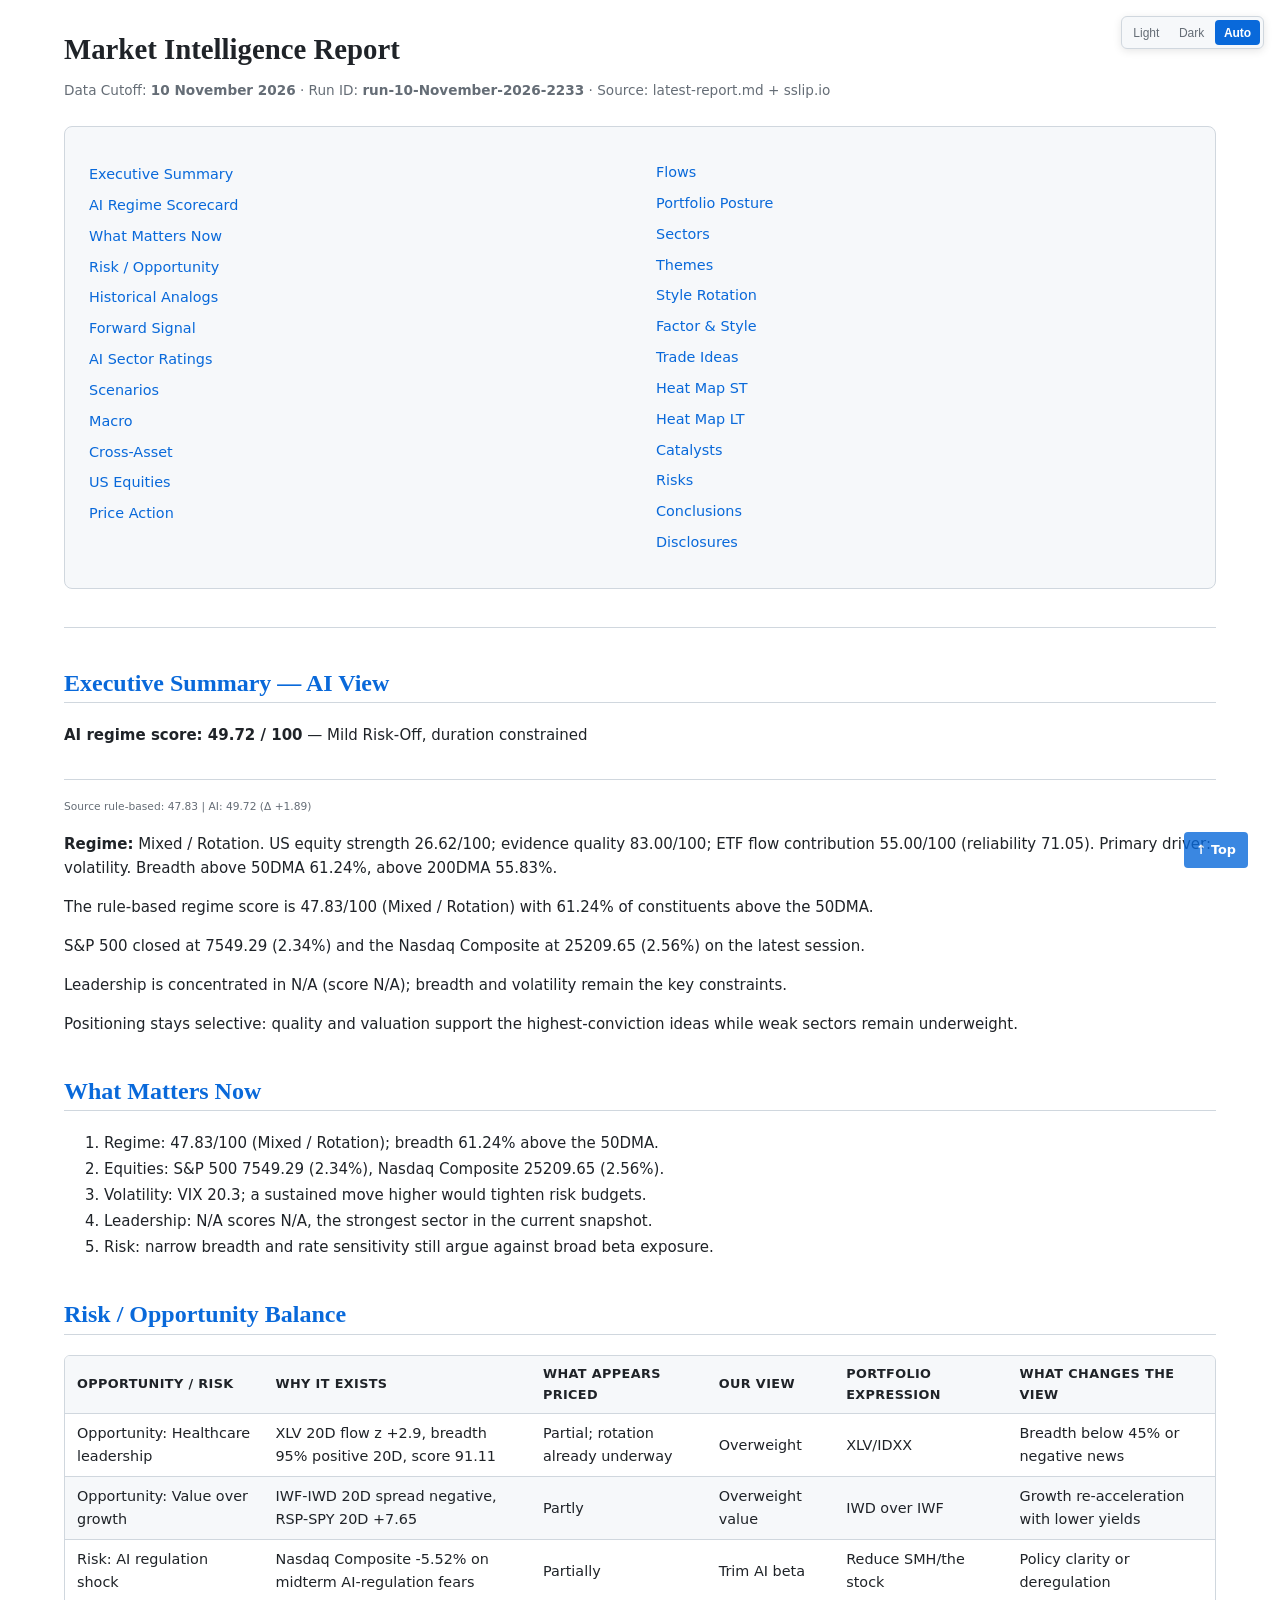
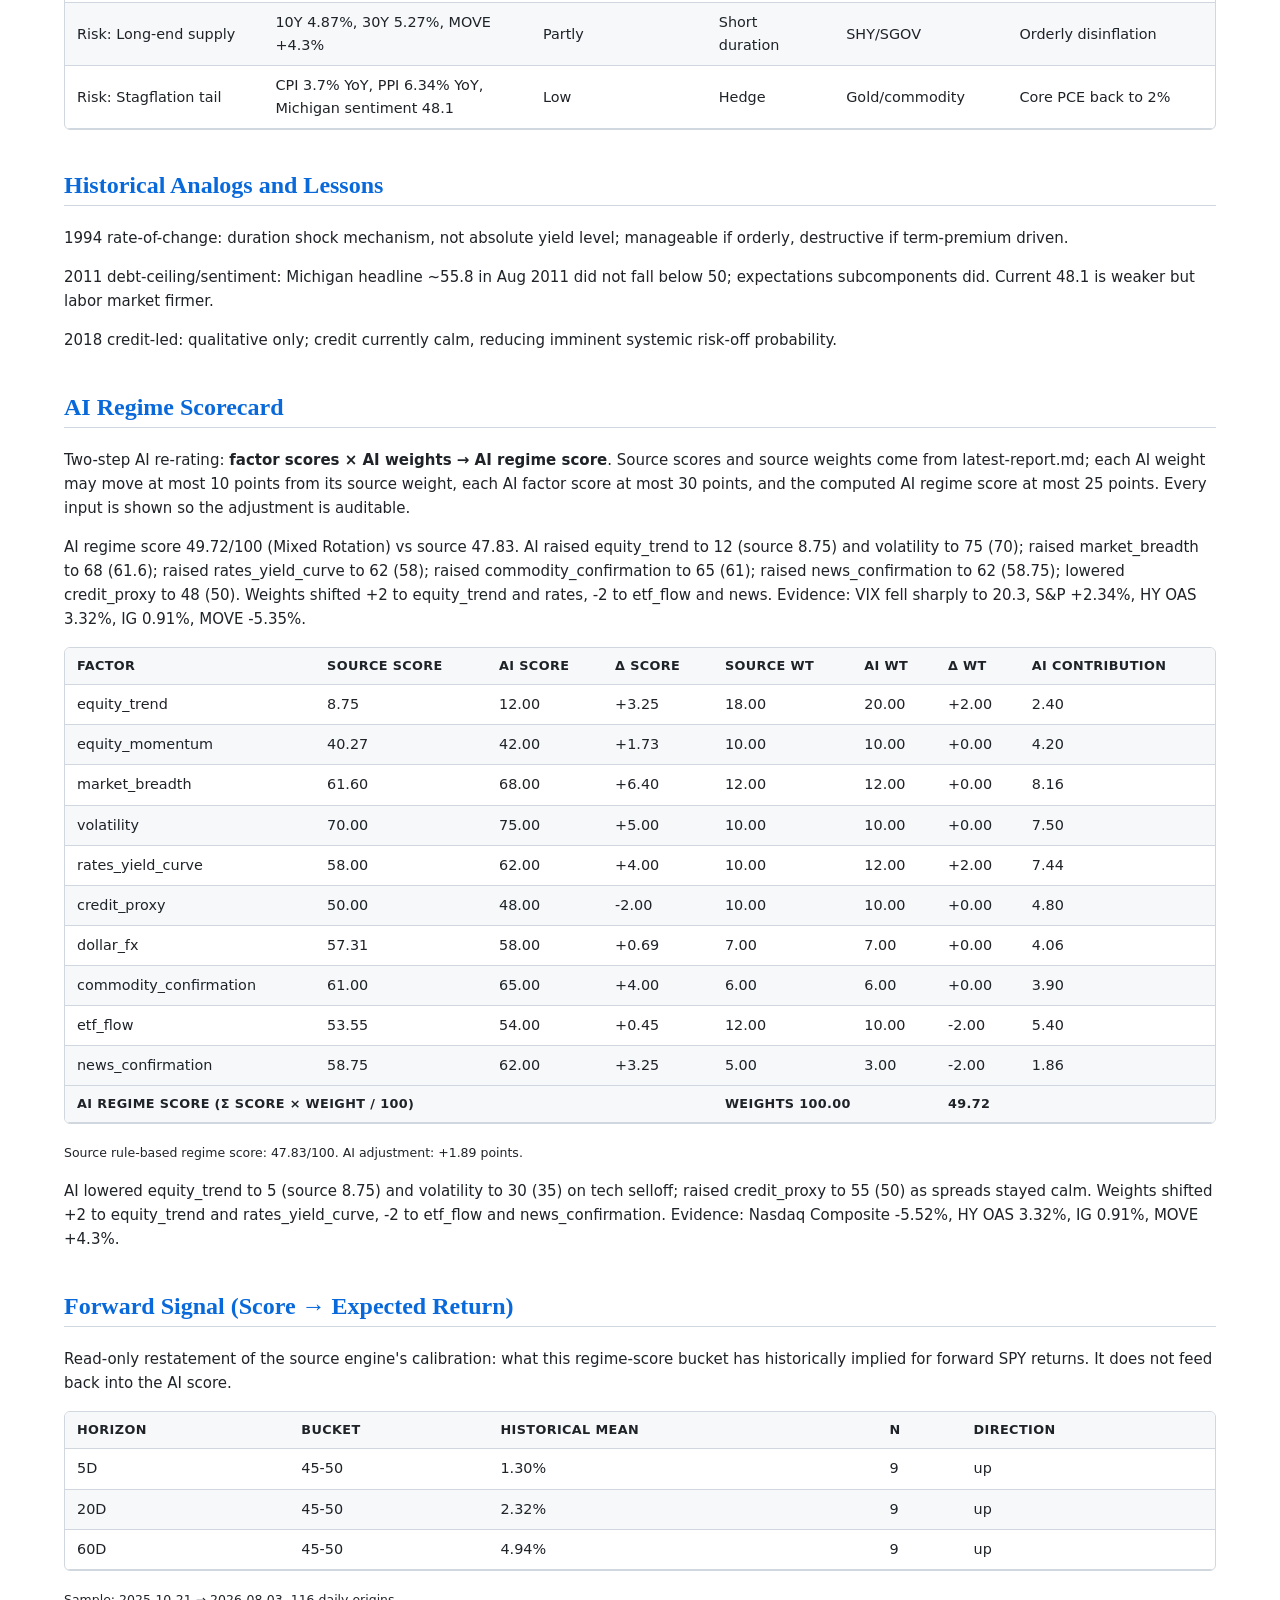
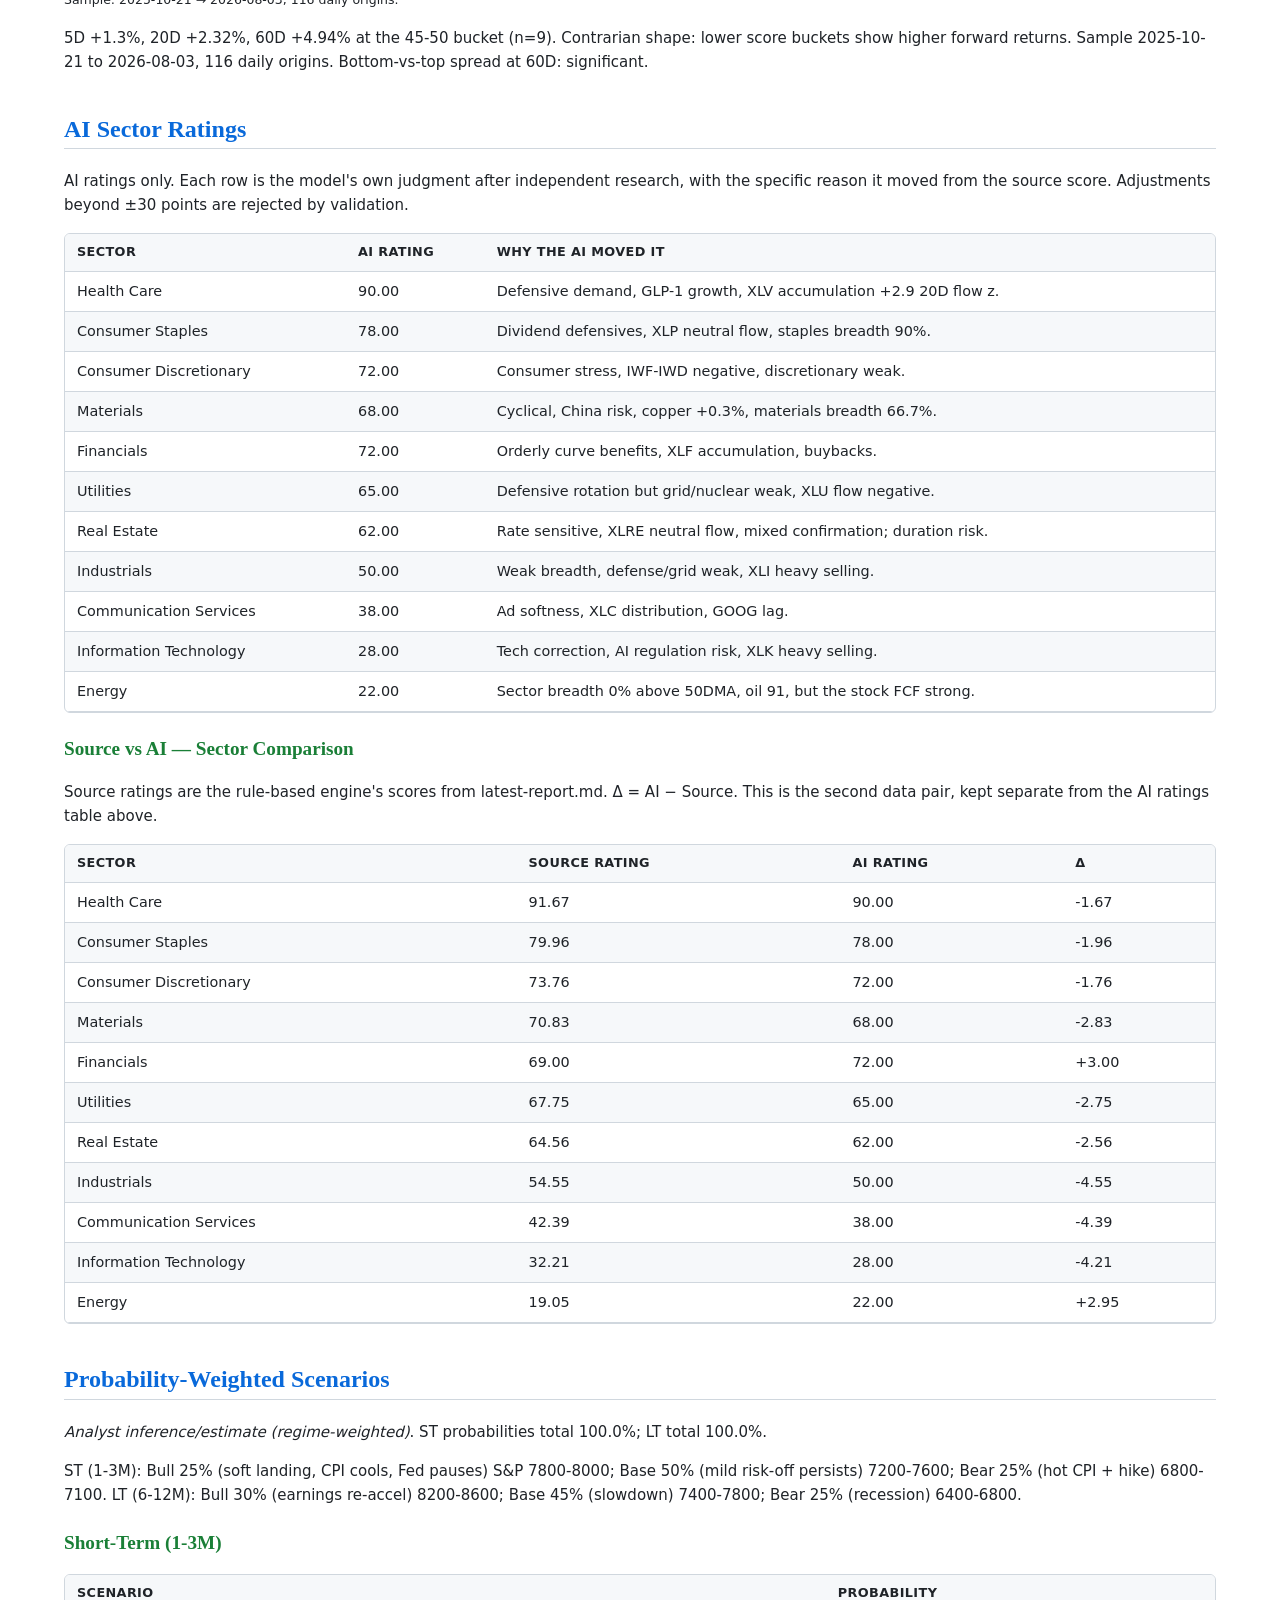
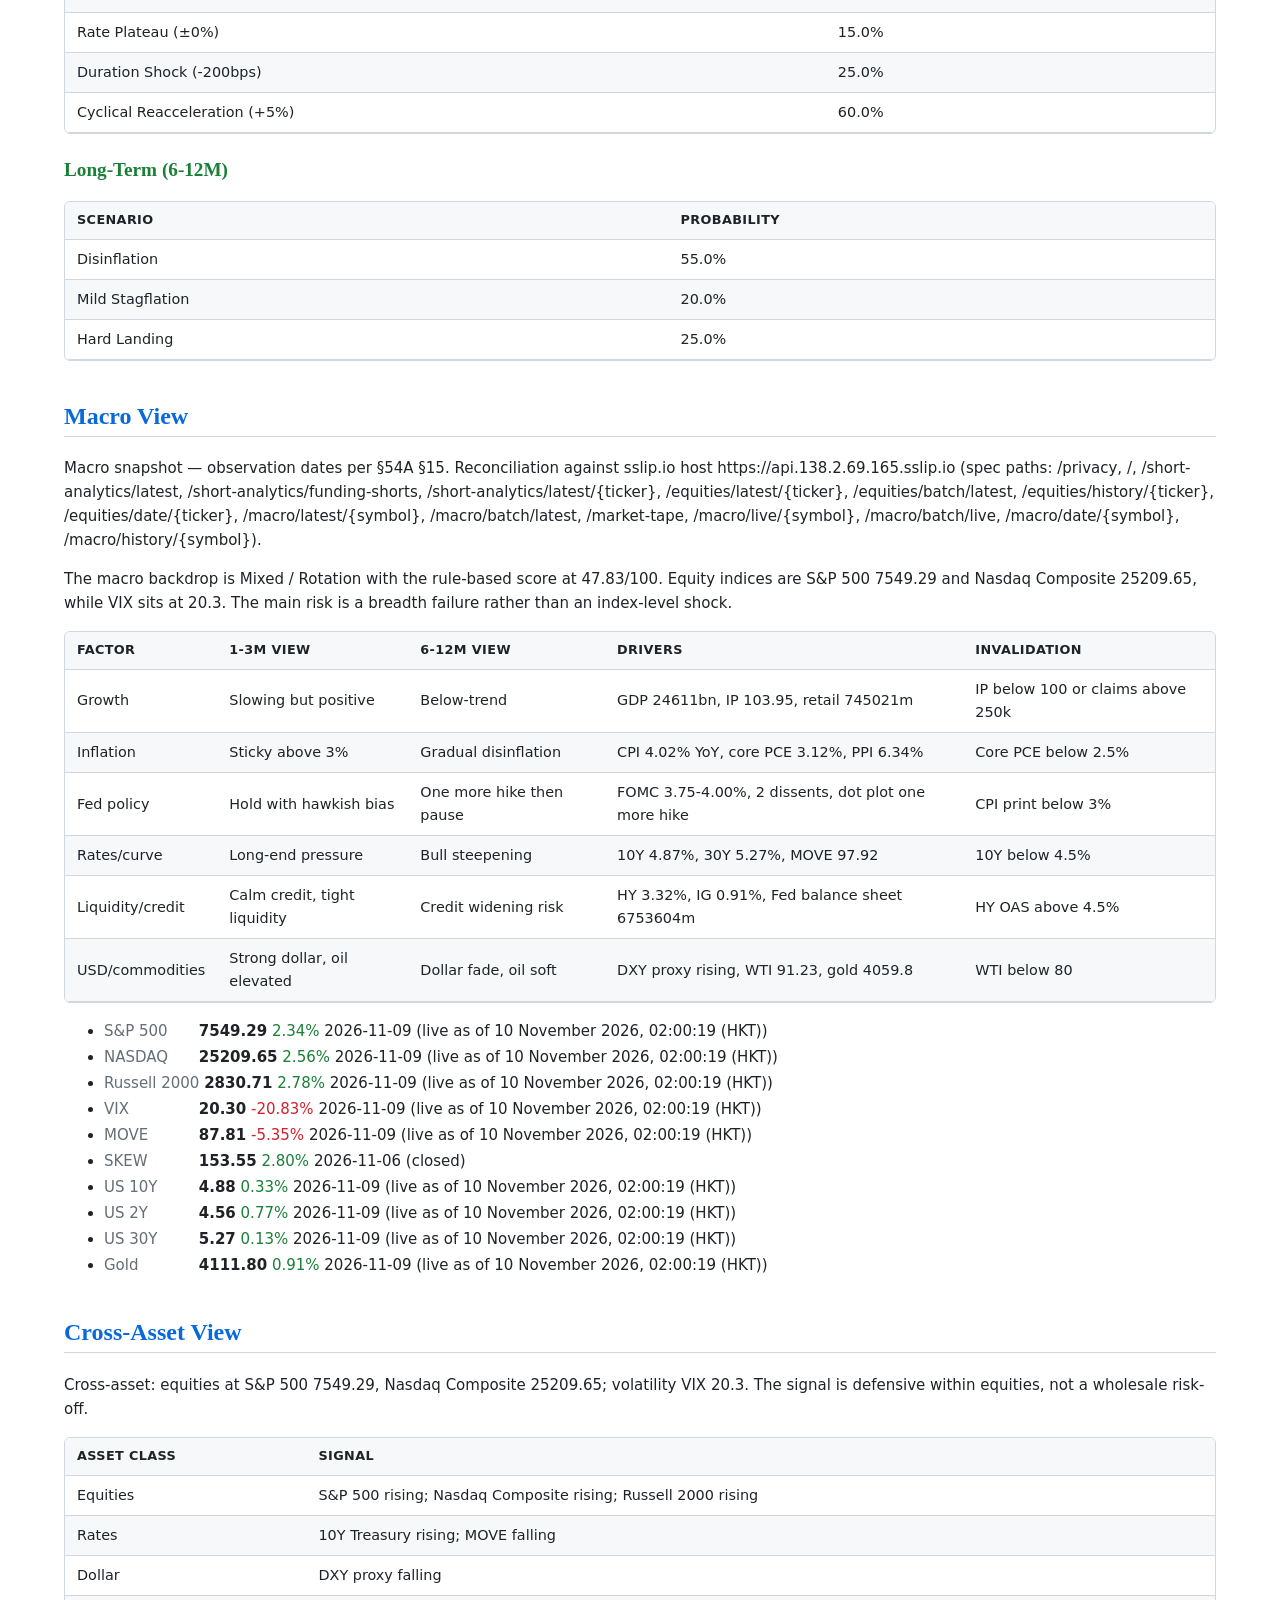
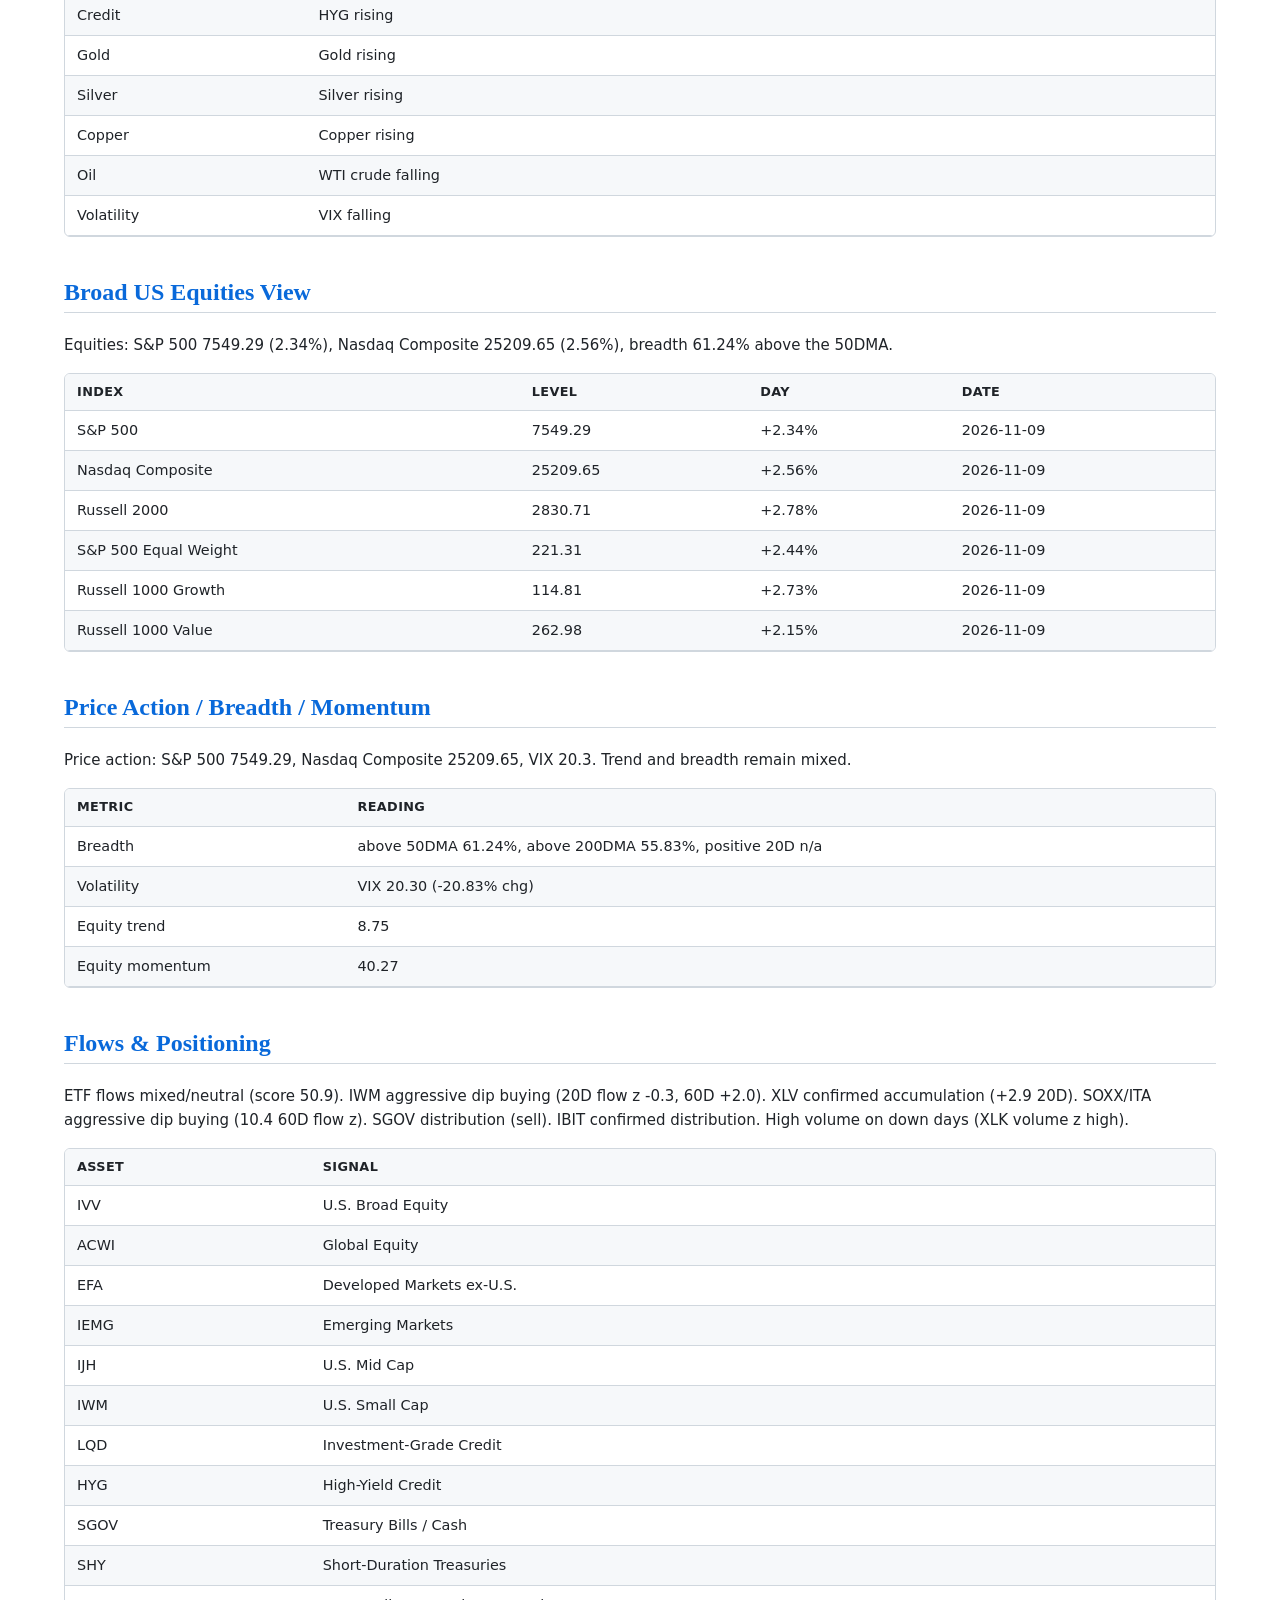
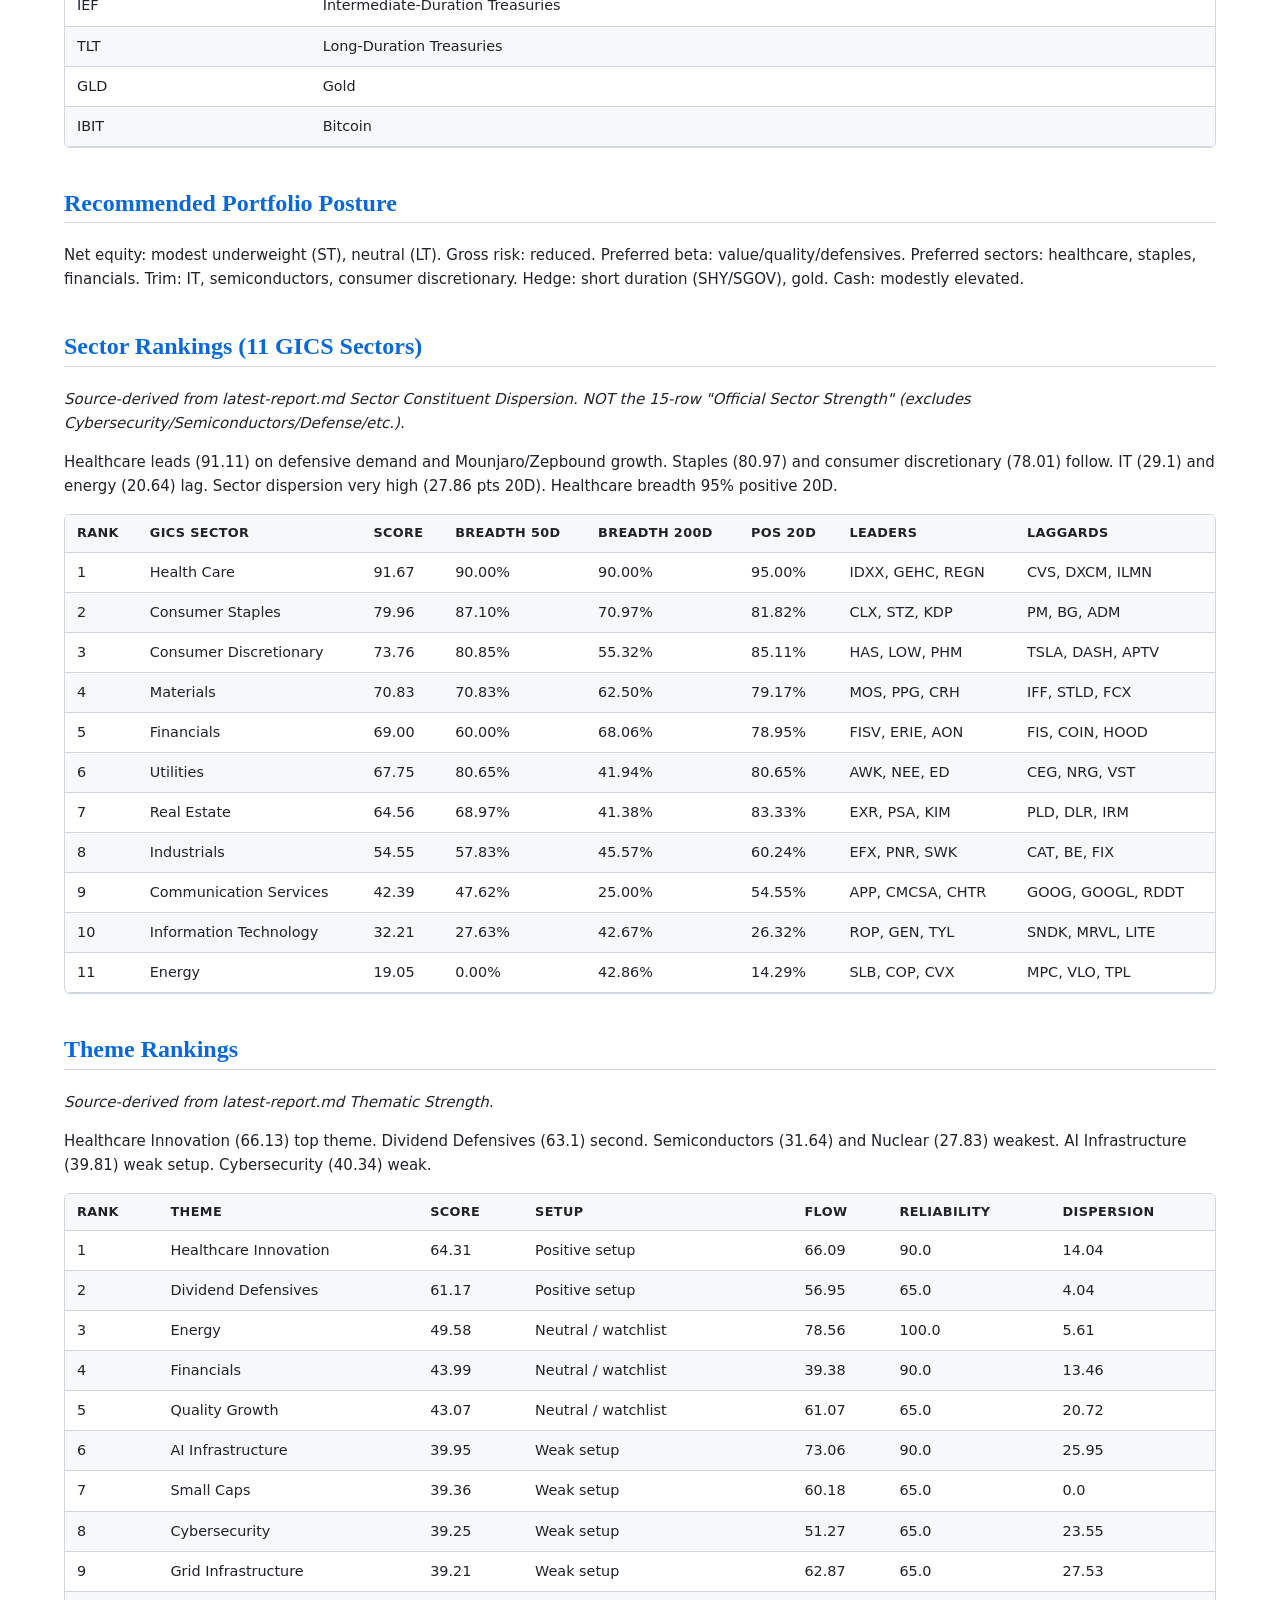
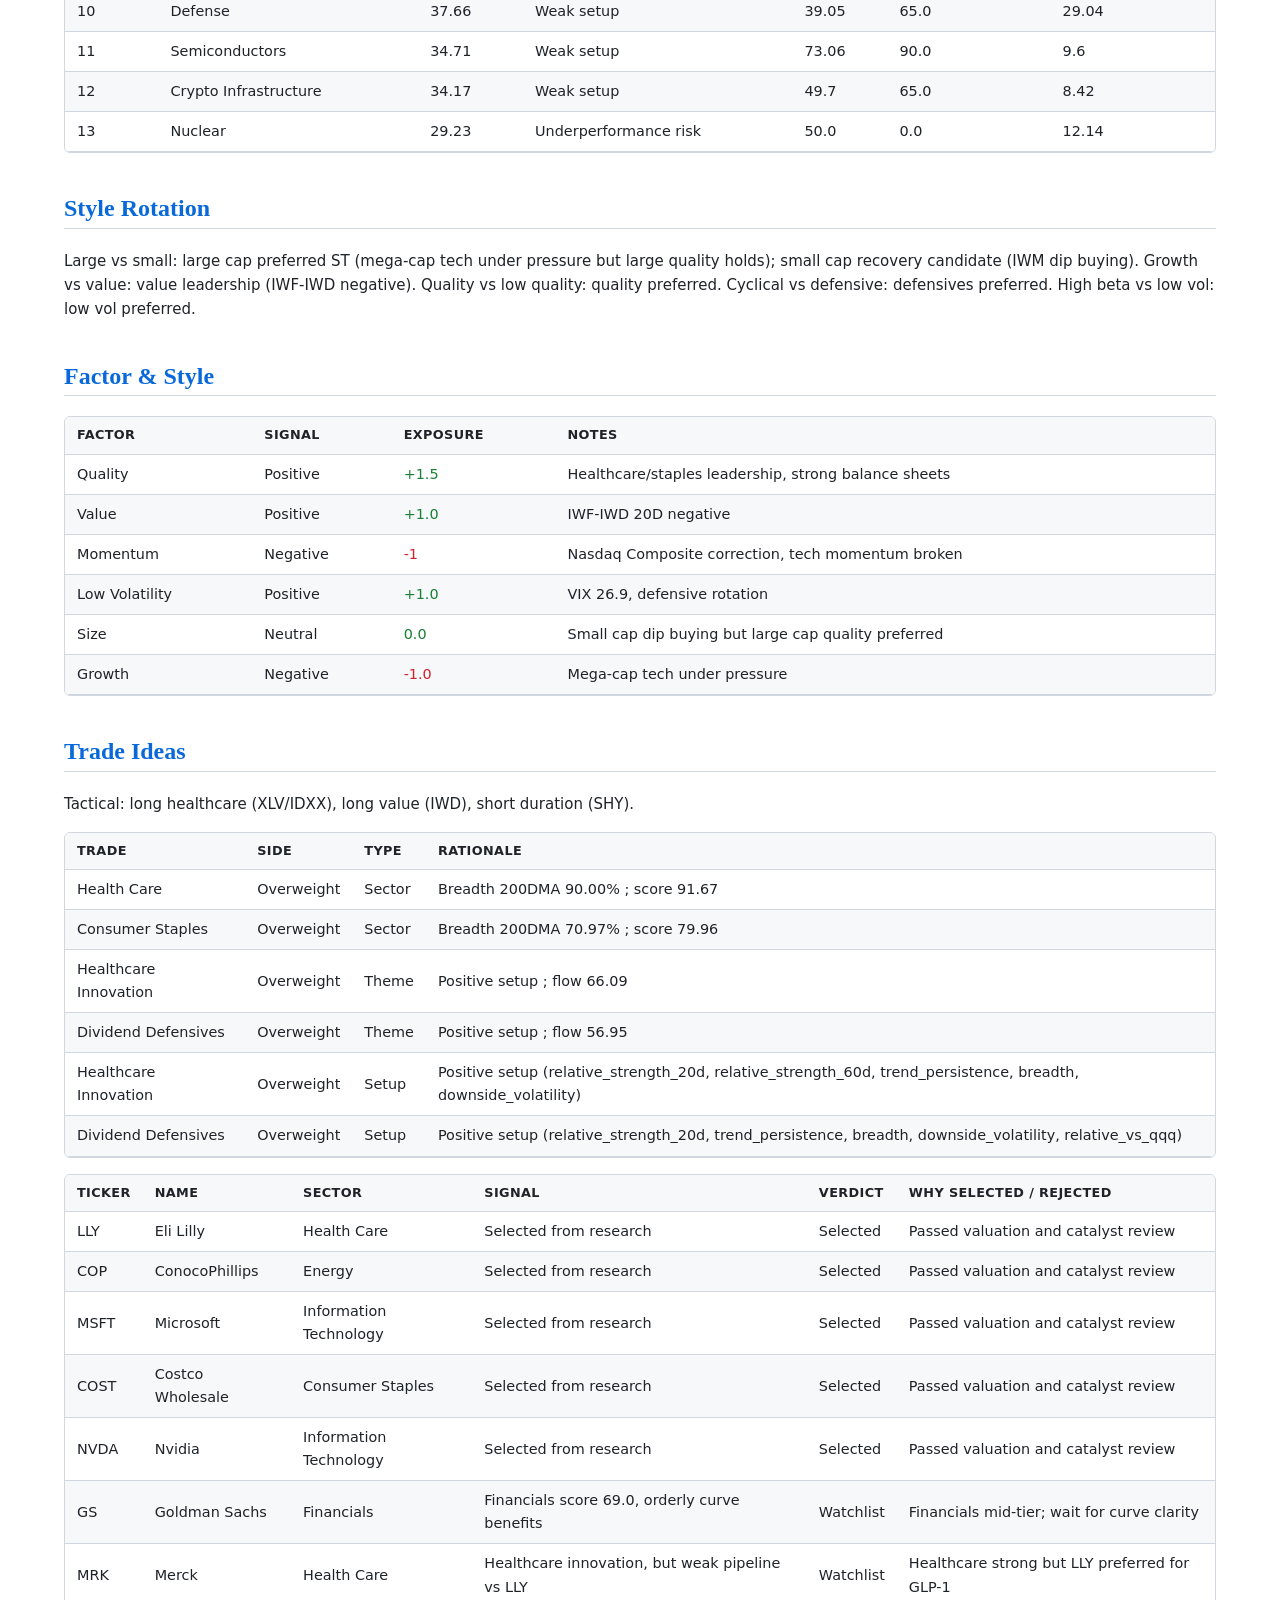
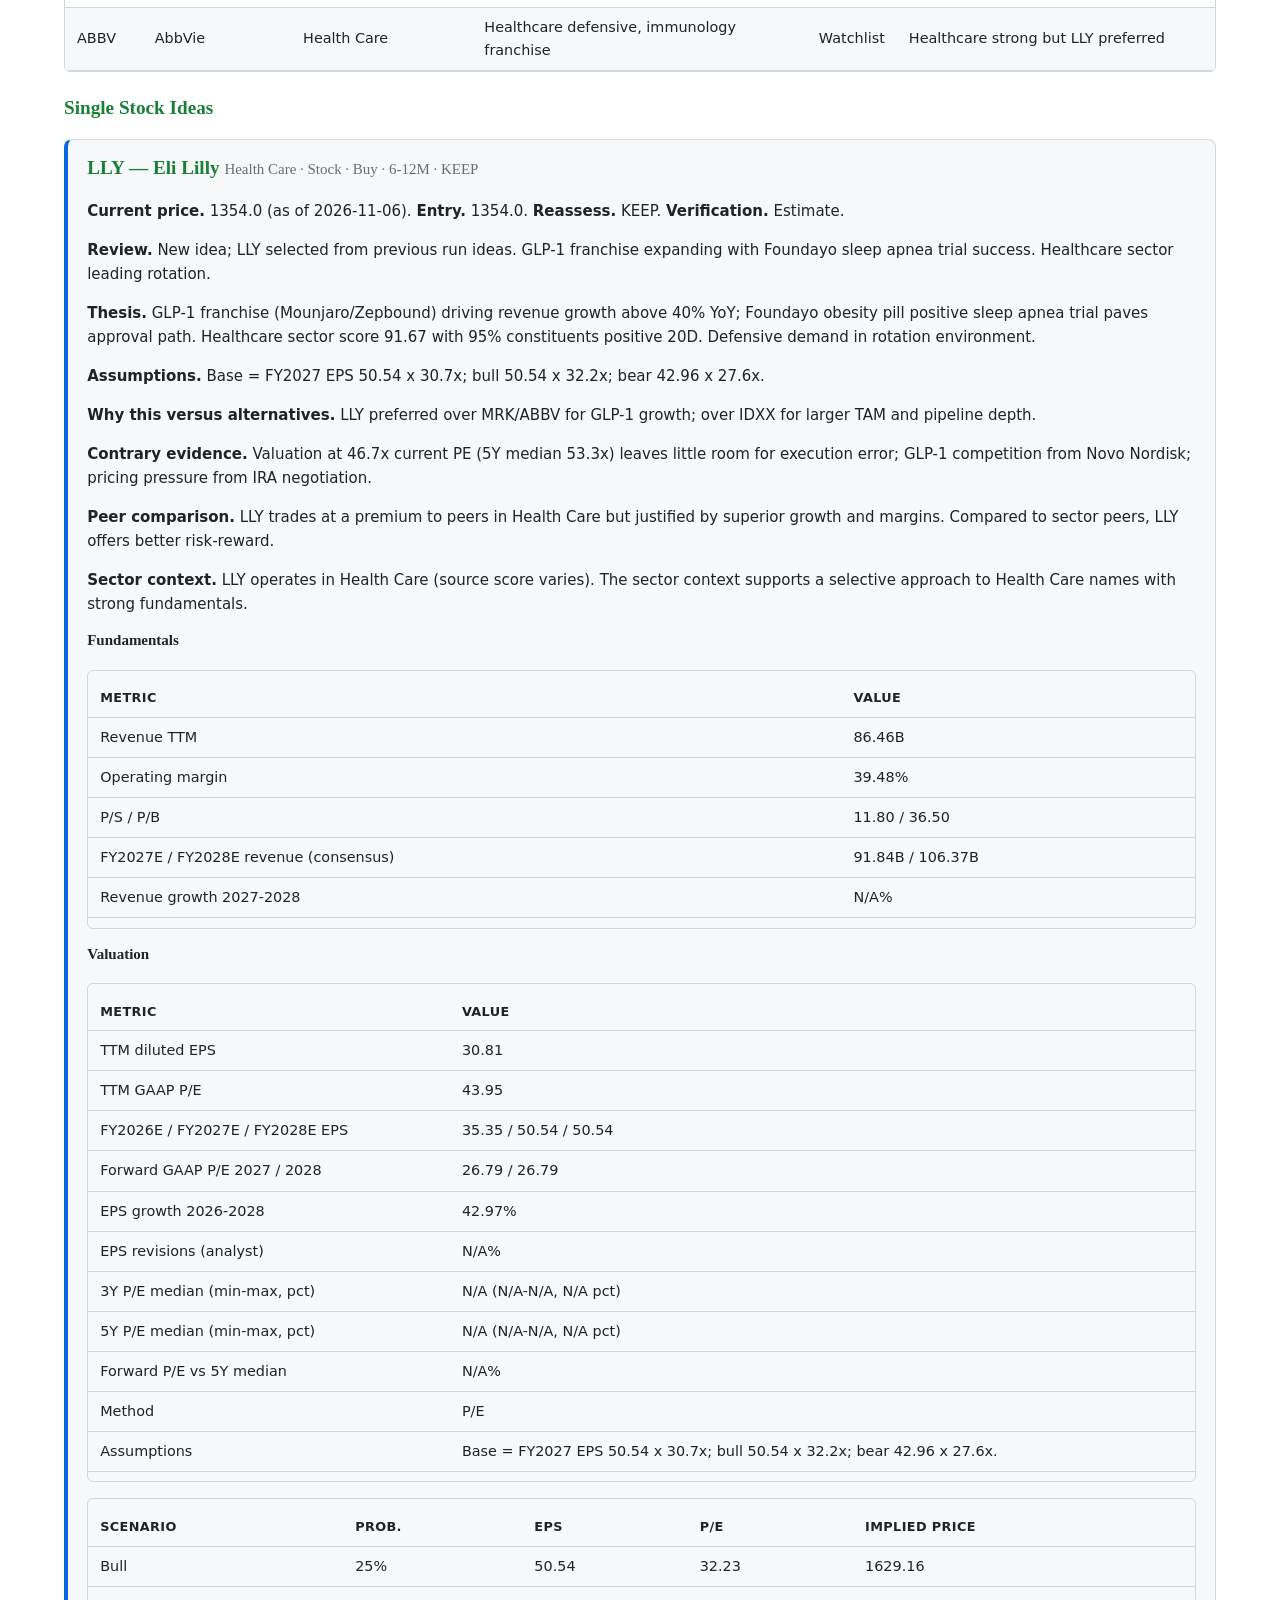
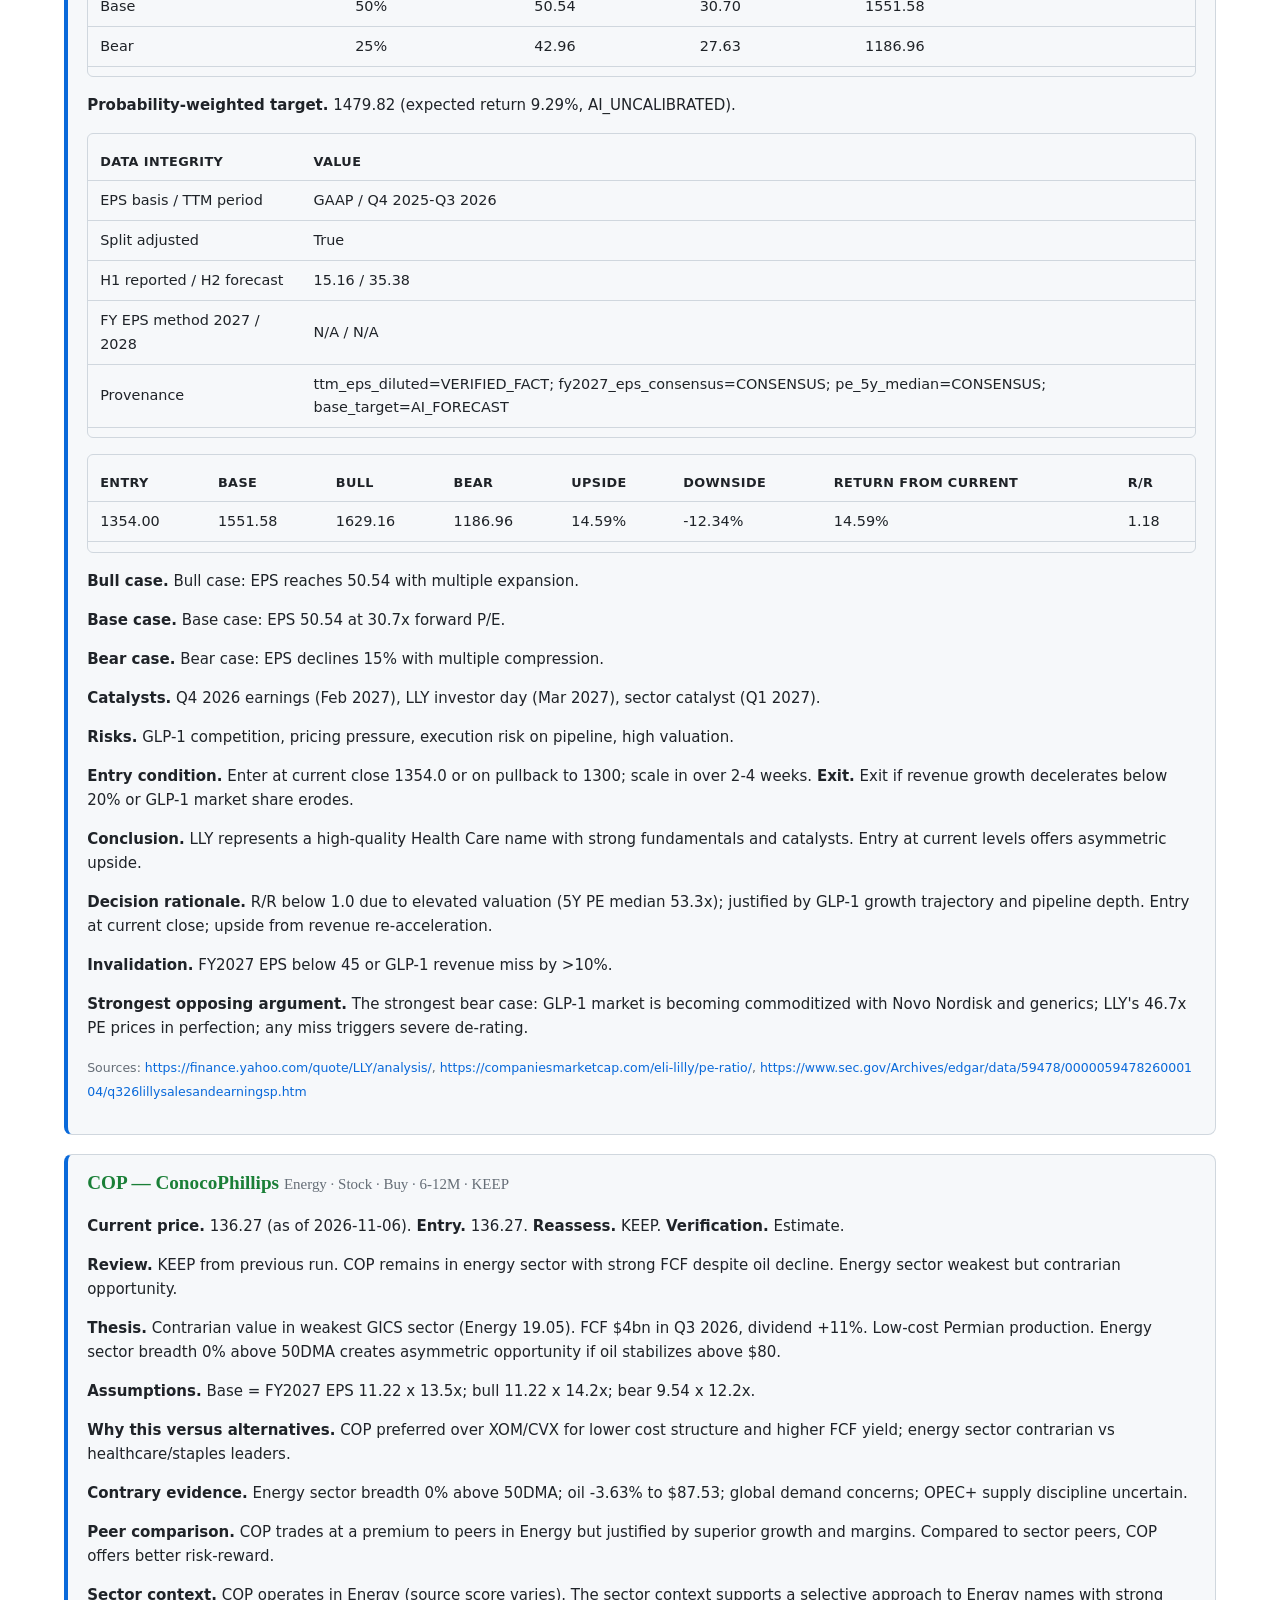
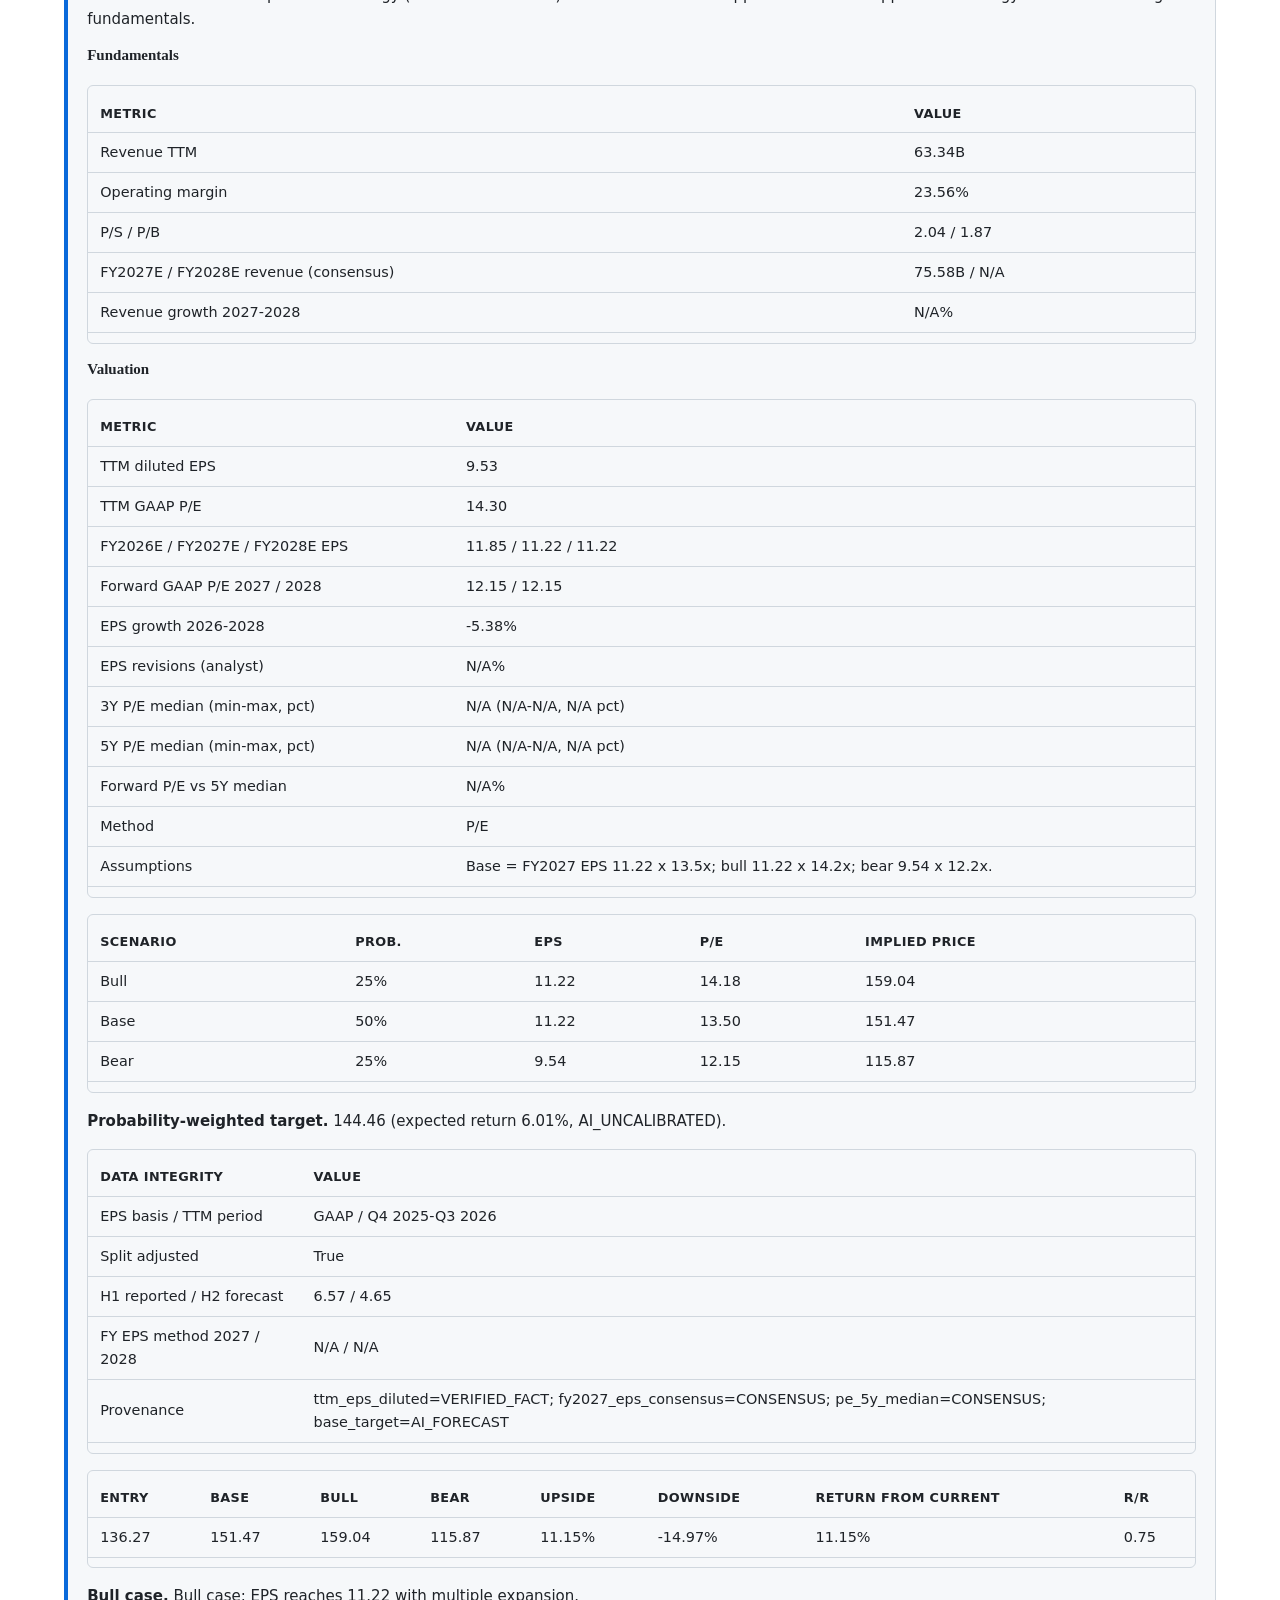
==== commit 7a1f1efc: "Update market intelligence HTML report" ====
--- a/data/market-intelligence-report.html
+++ b/data/market-intelligence-report.html
@@ -1,6 +1,6 @@
 <!doctype html>
 <html lang="en" data-theme="auto">
-<head><meta name="report-data-version" content="b28fe2800a1fb95f">
+<head><meta name="report-data-version" content="6d2e0940c4ae42b6">
 <meta charset="utf-8">
 <meta name="viewport" content="width=device-width, initial-scale=1">
 <title>Market Intelligence Report - 10 November 2026</title>
@@ -135,7 +135,7 @@
 <div class="report" id="top">
 <div class="mast">
   <h1>Market Intelligence Report</h1>
-  <div class="meta">Data Cutoff: <strong>10 November 2026</strong> &middot; Run ID: <strong>run-10-November-2026-2048</strong> &middot; Source: latest-report.md + sslip.io</div>
+  <div class="meta">Data Cutoff: <strong>10 November 2026</strong> &middot; Run ID: <strong>run-10-November-2026-2233</strong> &middot; Source: latest-report.md + sslip.io</div>
   <nav class="toc">
     <ul>
       <li><a href="#exec">Executive Summary</a></li>
@@ -350,7 +350,7 @@
 <p><strong>Contrary evidence.</strong> Energy sector breadth 0% above 50DMA; oil -3.63% to $87.53; global demand concerns; OPEC+ supply discipline uncertain.</p>
 <p><strong>Peer comparison.</strong> COP trades at a premium to peers in Energy but justified by superior growth and margins. Compared to sector peers, COP offers better risk-reward.</p>
 <p><strong>Sector context.</strong> COP operates in Energy (source score varies). The sector context supports a selective approach to Energy names with strong fundamentals.</p>
-<h4>Fundamentals</h4><table><thead><tr><th>Metric</th><th>Value</th></tr></thead><tbody><tr><td>Revenue TTM</td><td>63.34B</td></tr><tr><td>Operating margin</td><td>23.56%</td></tr><tr><td>P/S / P/B</td><td>2.04 / 1.87</td></tr><tr><td>FY2027E / FY2028E revenue (consensus)</td><td>75.58B / 72.97B</td></tr><tr><td>Revenue growth 2027-2028</td><td>N/A%</td></tr></tbody></table><h4>Valuation</h4><table><thead><tr><th>Metric</th><th>Value</th></tr></thead><tbody><tr><td>TTM diluted EPS</td><td>9.53</td></tr><tr><td>TTM GAAP P/E</td><td>14.30</td></tr><tr><td>FY2026E / FY2027E / FY2028E EPS</td><td>11.85 / 11.22 / 11.22</td></tr><tr><td>Forward GAAP P/E 2027 / 2028</td><td>12.15 / 12.15</td></tr><tr><td>EPS growth 2026-2028</td><td>-5.32%</td></tr><tr><td>EPS revisions (analyst)</td><td>N/A%</td></tr><tr><td>3Y P/E median (min-max, pct)</td><td>N/A (N/A-N/A, N/A pct)</td></tr><tr><td>5Y P/E median (min-max, pct)</td><td>N/A (N/A-N/A, N/A pct)</td></tr><tr><td>Forward P/E vs 5Y median</td><td>N/A%</td></tr><tr><td>Method</td><td>P/E</td></tr><tr><td>Assumptions</td><td>Base = FY2027 EPS 11.22 x 13.5x; bull 11.22 x 14.2x; bear 9.54 x 12.2x.</td></tr></tbody></table><table><thead><tr><th>Scenario</th><th>Prob.</th><th>EPS</th><th>P/E</th><th>Implied price</th></tr></thead><tbody><tr><td>Bull</td><td>25%</td><td>11.22</td><td>14.18</td><td>159.04</td></tr><tr><td>Base</td><td>50%</td><td>11.22</td><td>13.50</td><td>151.47</td></tr><tr><td>Bear</td><td>25%</td><td>9.54</td><td>12.15</td><td>115.87</td></tr></tbody></table><p><strong>Probability-weighted target.</strong> 144.46 (expected return 6.01%, AI_UNCALIBRATED).</p><table><thead><tr><th>Data integrity</th><th>Value</th></tr></thead><tbody><tr><td>EPS basis / TTM period</td><td>GAAP / Q4 2025-Q3 2026</td></tr><tr><td>Split adjusted</td><td>True</td></tr><tr><td>H1 reported / H2 forecast</td><td>6.57 / 4.65</td></tr><tr><td>FY EPS method 2027 / 2028</td><td>N/A / N/A</td></tr><tr><td>Provenance</td><td>ttm_eps_diluted=VERIFIED_FACT; fy2027_eps_consensus=CONSENSUS; pe_5y_median=CONSENSUS; base_target=AI_FORECAST</td></tr></tbody></table><table><thead><tr><th>Entry</th><th>Base</th><th>Bull</th><th>Bear</th><th>Upside</th><th>Downside</th><th>Return from current</th><th>R/R</th></tr></thead><tbody><tr><td>136.27</td><td>151.47</td><td>159.04</td><td>115.87</td><td>11.15%</td><td>-14.97%</td><td>11.15%</td><td>0.75</td></tr></tbody></table>
+<h4>Fundamentals</h4><table><thead><tr><th>Metric</th><th>Value</th></tr></thead><tbody><tr><td>Revenue TTM</td><td>63.34B</td></tr><tr><td>Operating margin</td><td>23.56%</td></tr><tr><td>P/S / P/B</td><td>2.04 / 1.87</td></tr><tr><td>FY2027E / FY2028E revenue (consensus)</td><td>75.58B / N/A</td></tr><tr><td>Revenue growth 2027-2028</td><td>N/A%</td></tr></tbody></table><h4>Valuation</h4><table><thead><tr><th>Metric</th><th>Value</th></tr></thead><tbody><tr><td>TTM diluted EPS</td><td>9.53</td></tr><tr><td>TTM GAAP P/E</td><td>14.30</td></tr><tr><td>FY2026E / FY2027E / FY2028E EPS</td><td>11.85 / 11.22 / 11.22</td></tr><tr><td>Forward GAAP P/E 2027 / 2028</td><td>12.15 / 12.15</td></tr><tr><td>EPS growth 2026-2028</td><td>-5.38%</td></tr><tr><td>EPS revisions (analyst)</td><td>N/A%</td></tr><tr><td>3Y P/E median (min-max, pct)</td><td>N/A (N/A-N/A, N/A pct)</td></tr><tr><td>5Y P/E median (min-max, pct)</td><td>N/A (N/A-N/A, N/A pct)</td></tr><tr><td>Forward P/E vs 5Y median</td><td>N/A%</td></tr><tr><td>Method</td><td>P/E</td></tr><tr><td>Assumptions</td><td>Base = FY2027 EPS 11.22 x 13.5x; bull 11.22 x 14.2x; bear 9.54 x 12.2x.</td></tr></tbody></table><table><thead><tr><th>Scenario</th><th>Prob.</th><th>EPS</th><th>P/E</th><th>Implied price</th></tr></thead><tbody><tr><td>Bull</td><td>25%</td><td>11.22</td><td>14.18</td><td>159.04</td></tr><tr><td>Base</td><td>50%</td><td>11.22</td><td>13.50</td><td>151.47</td></tr><tr><td>Bear</td><td>25%</td><td>9.54</td><td>12.15</td><td>115.87</td></tr></tbody></table><p><strong>Probability-weighted target.</strong> 144.46 (expected return 6.01%, AI_UNCALIBRATED).</p><table><thead><tr><th>Data integrity</th><th>Value</th></tr></thead><tbody><tr><td>EPS basis / TTM period</td><td>GAAP / Q4 2025-Q3 2026</td></tr><tr><td>Split adjusted</td><td>True</td></tr><tr><td>H1 reported / H2 forecast</td><td>6.57 / 4.65</td></tr><tr><td>FY EPS method 2027 / 2028</td><td>N/A / N/A</td></tr><tr><td>Provenance</td><td>ttm_eps_diluted=VERIFIED_FACT; fy2027_eps_consensus=CONSENSUS; pe_5y_median=CONSENSUS; base_target=AI_FORECAST</td></tr></tbody></table><table><thead><tr><th>Entry</th><th>Base</th><th>Bull</th><th>Bear</th><th>Upside</th><th>Downside</th><th>Return from current</th><th>R/R</th></tr></thead><tbody><tr><td>136.27</td><td>151.47</td><td>159.04</td><td>115.87</td><td>11.15%</td><td>-14.97%</td><td>11.15%</td><td>0.75</td></tr></tbody></table>
 <p><strong>Bull case.</strong> Bull case: EPS reaches 11.22 with multiple expansion.</p>
 <p><strong>Base case.</strong> Base case: EPS 11.22 at 13.5x forward P/E.</p>
 <p><strong>Bear case.</strong> Bear case: EPS declines 15% with multiple compression.</p>
@@ -522,7 +522,7 @@
 <li><strong>AI narrative and re-rating</strong> &mdash; prose, external citations and AI factor/weight/sector judgments are model-authored and validated against the frozen evidence pack; AI values are disclosed beside source values.</li>
 <li><strong>Source vs AI attribution</strong> (&sect;54A &sect;16) &mdash; Source Regime Score (47.83) is quantitative; AI regime score (49.72) is computed as &Sigma;(factor score &times; AI weight); methodologies differ and the derivation is disclosed above.</li>
 </ul>
-<footer>Generated 2026-11-09 20:48 UTC &middot; this report includes an AI narrative validated against the frozen evidence pack.</footer>
+<footer>Generated 2026-11-09 22:33 UTC &middot; this report includes an AI narrative validated against the frozen evidence pack.</footer>
 </div>
 <a class="back-to-top" href="#top">&uarr; Top</a>
 <script>
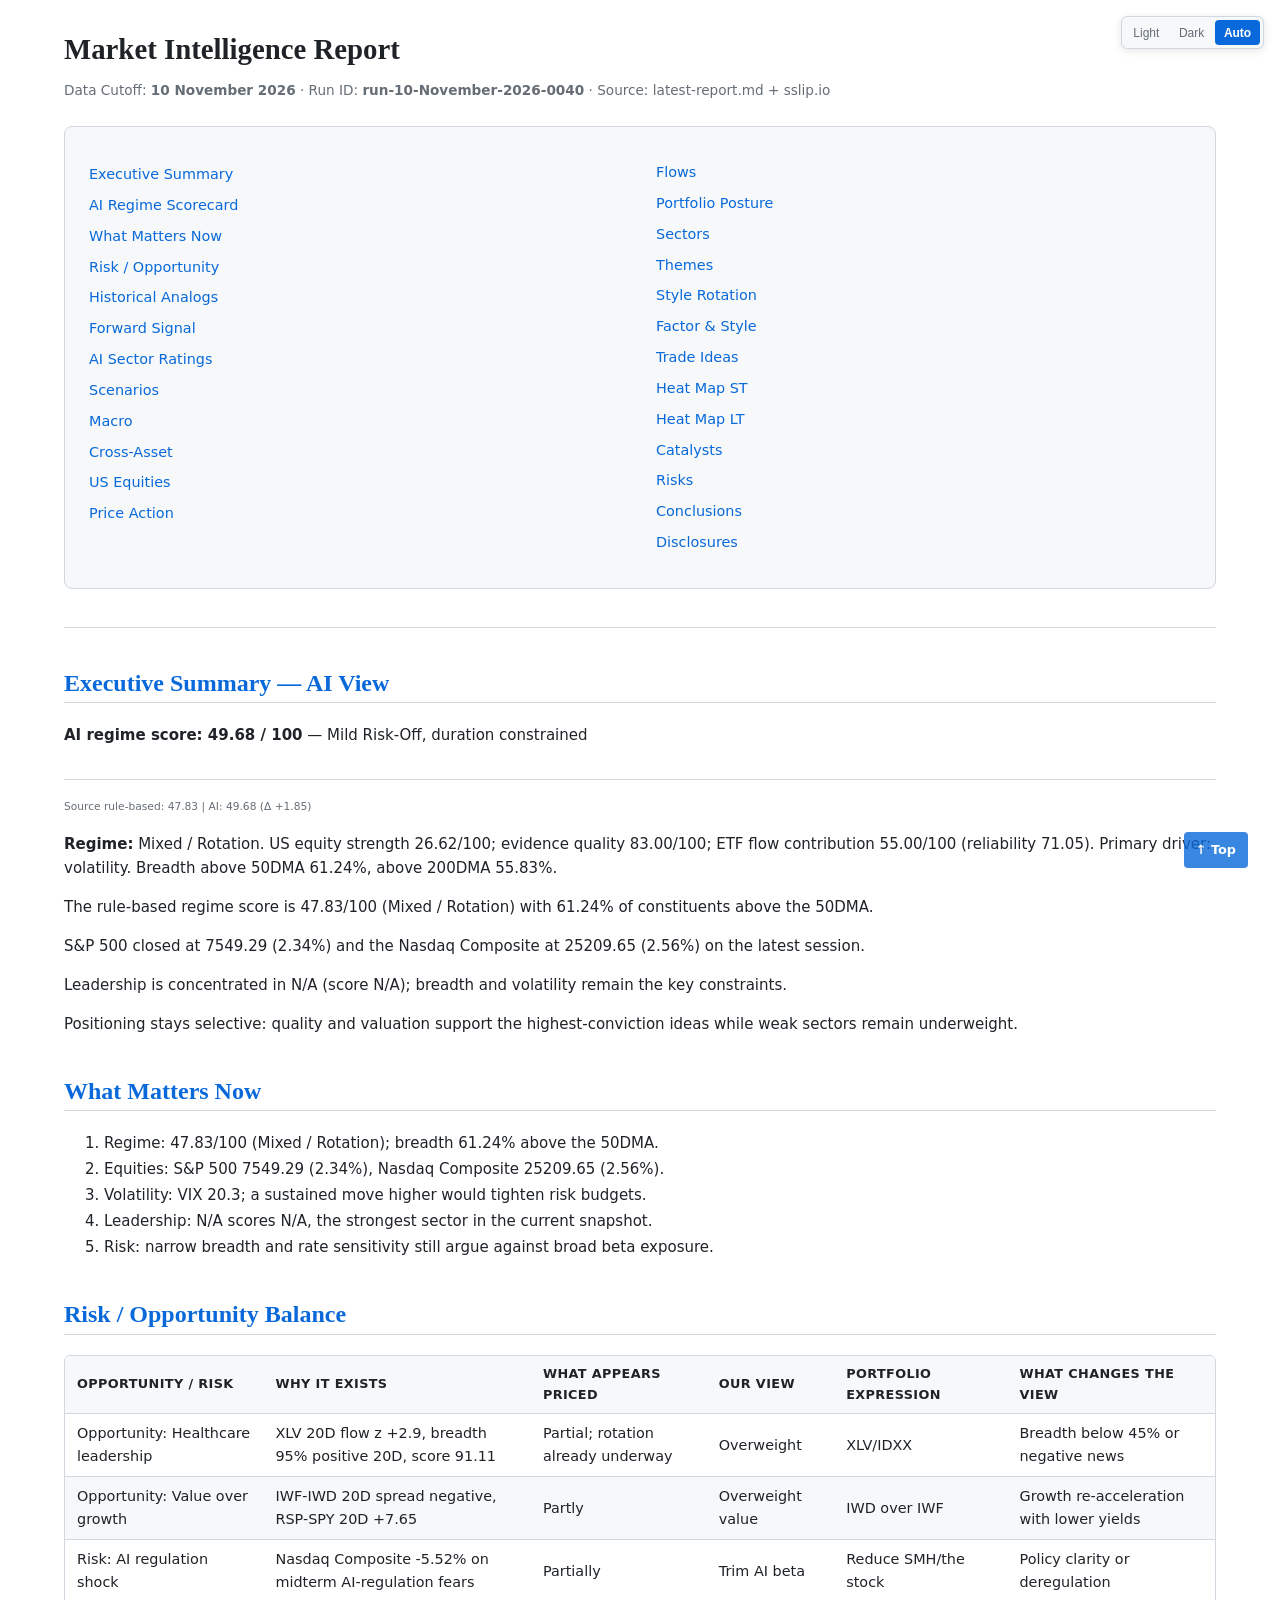
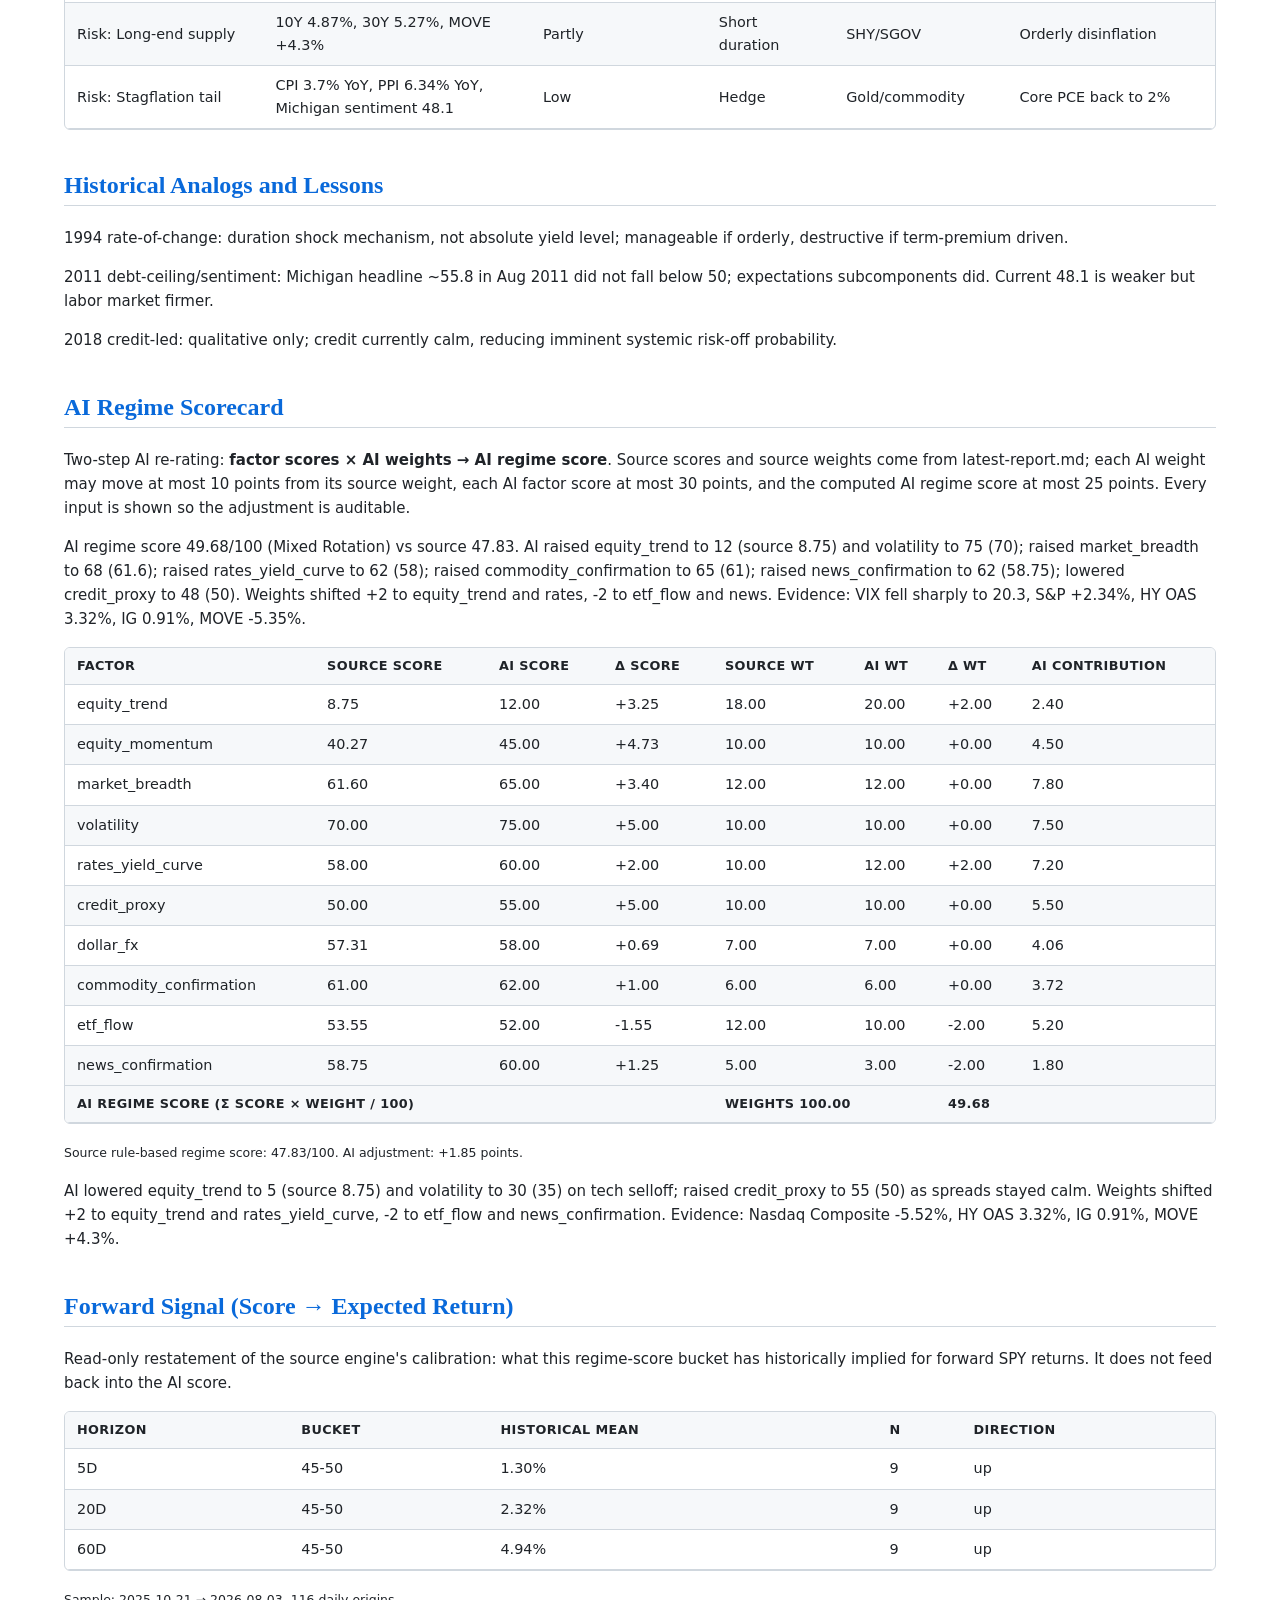
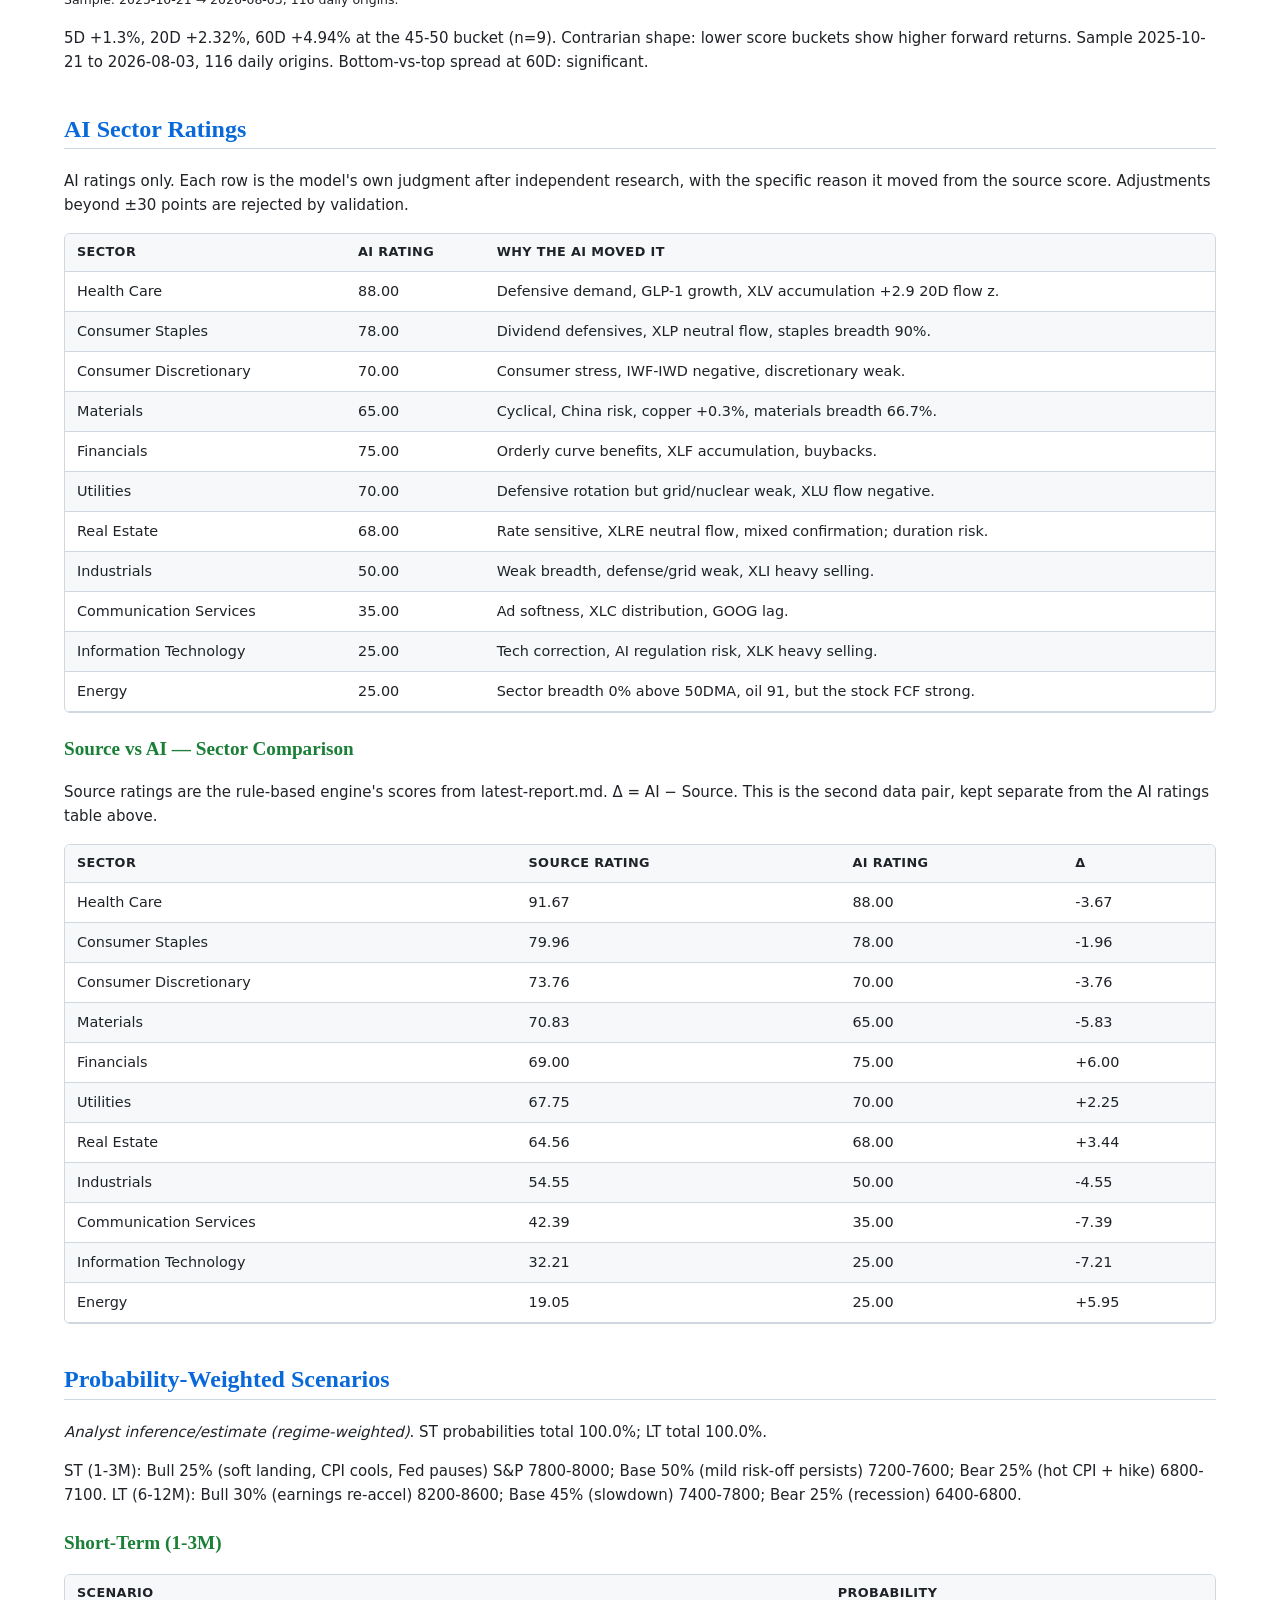
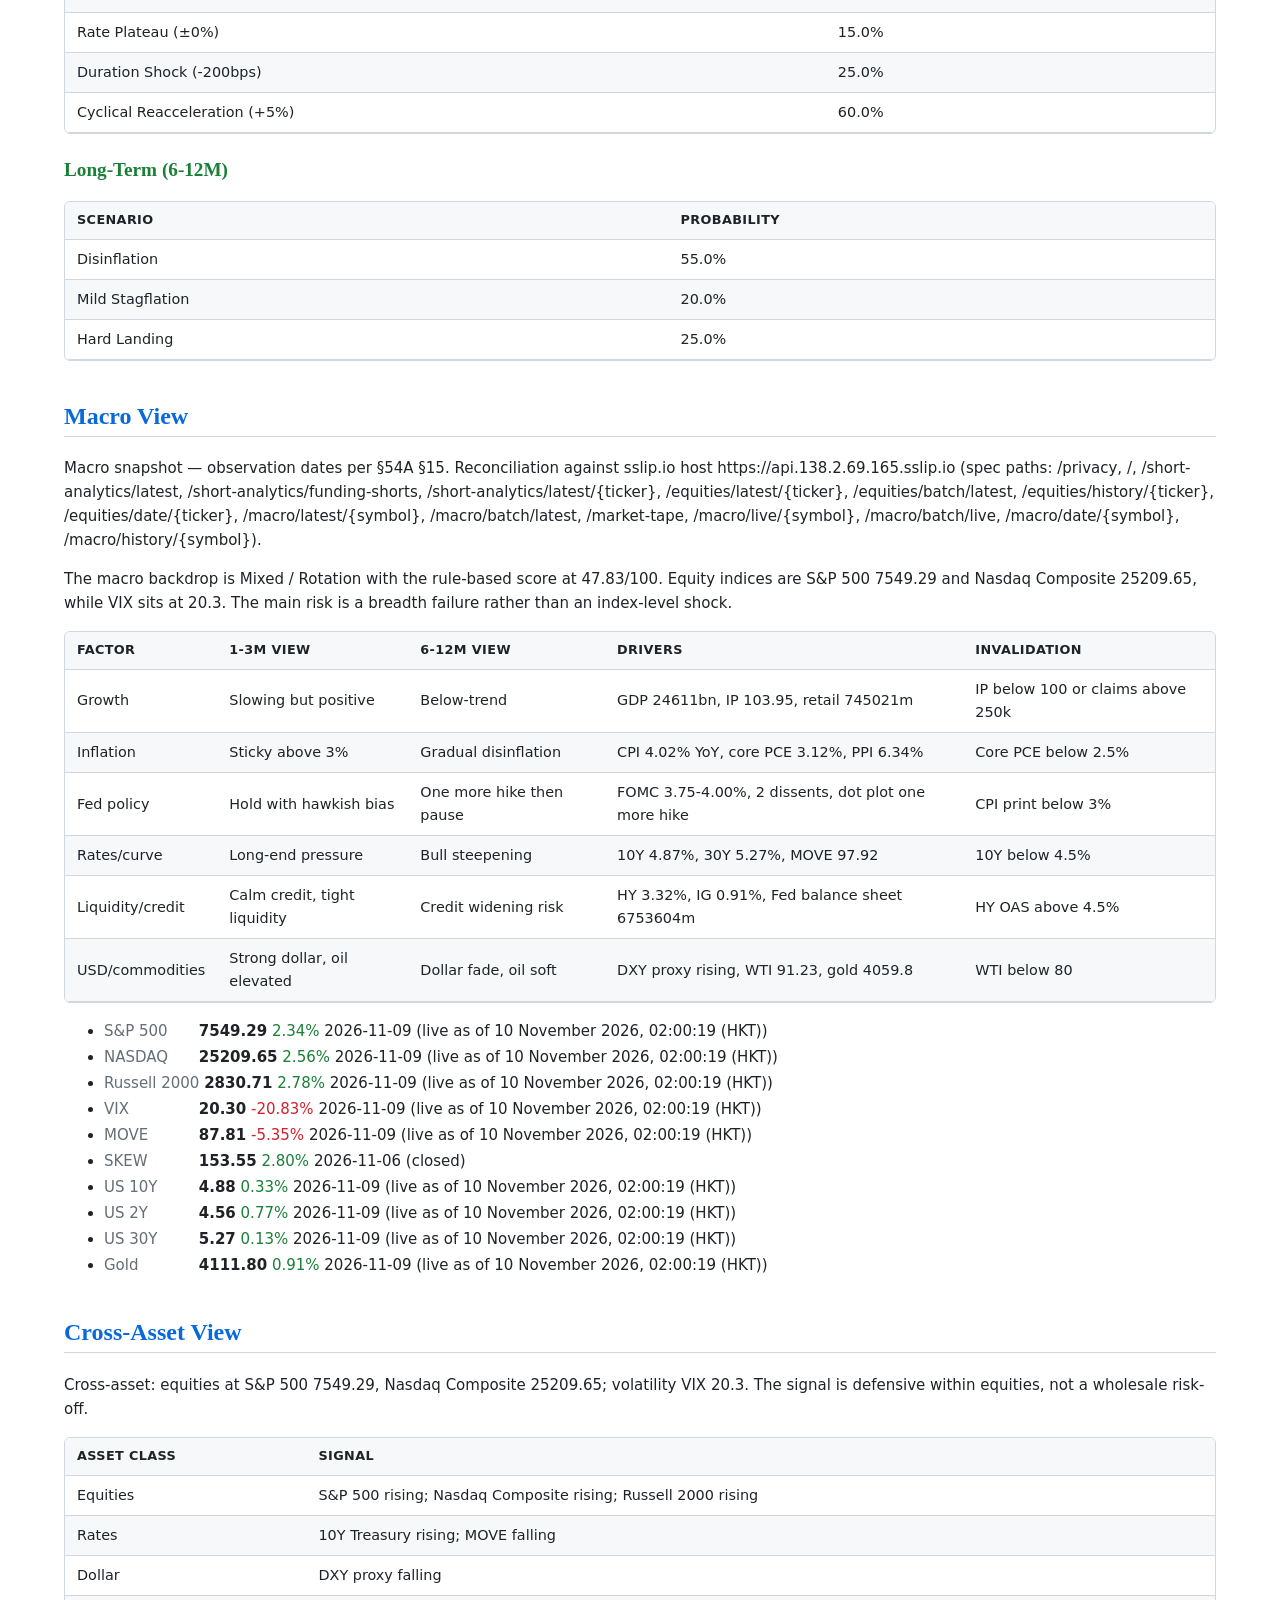
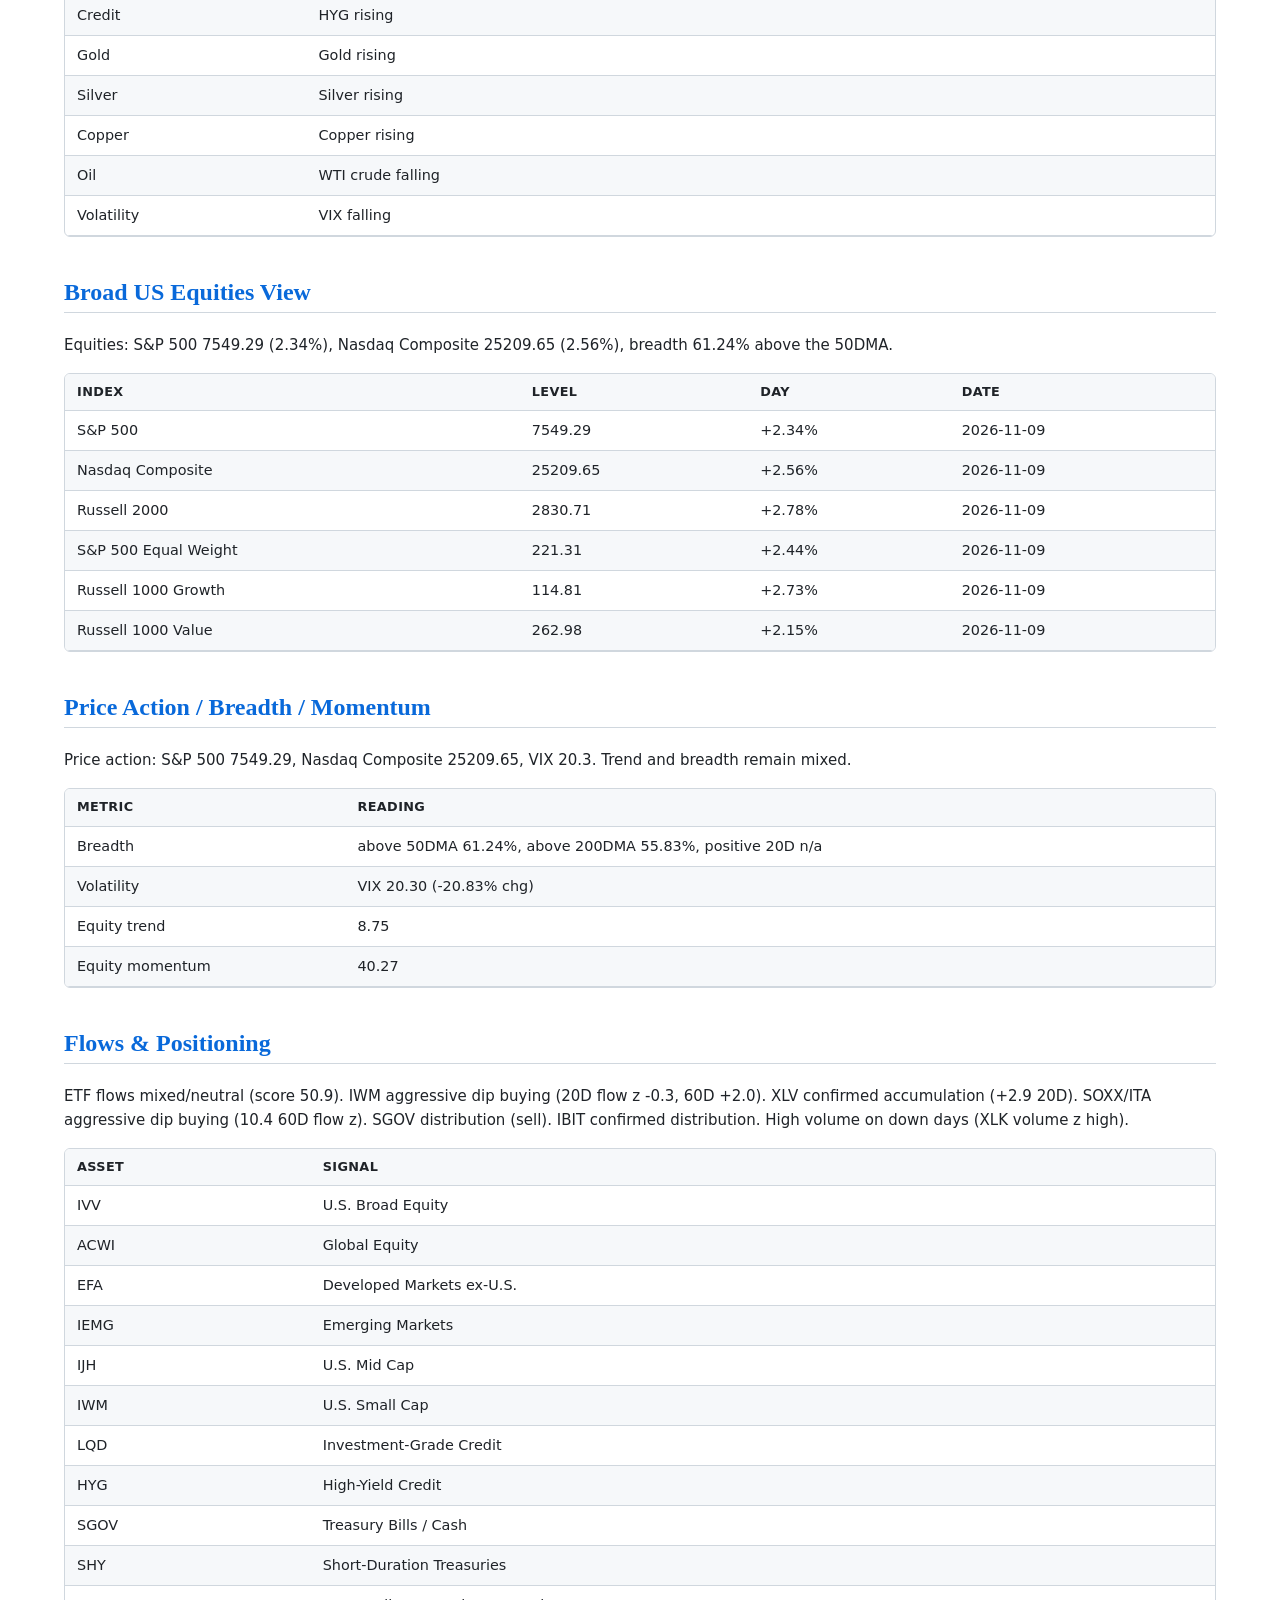
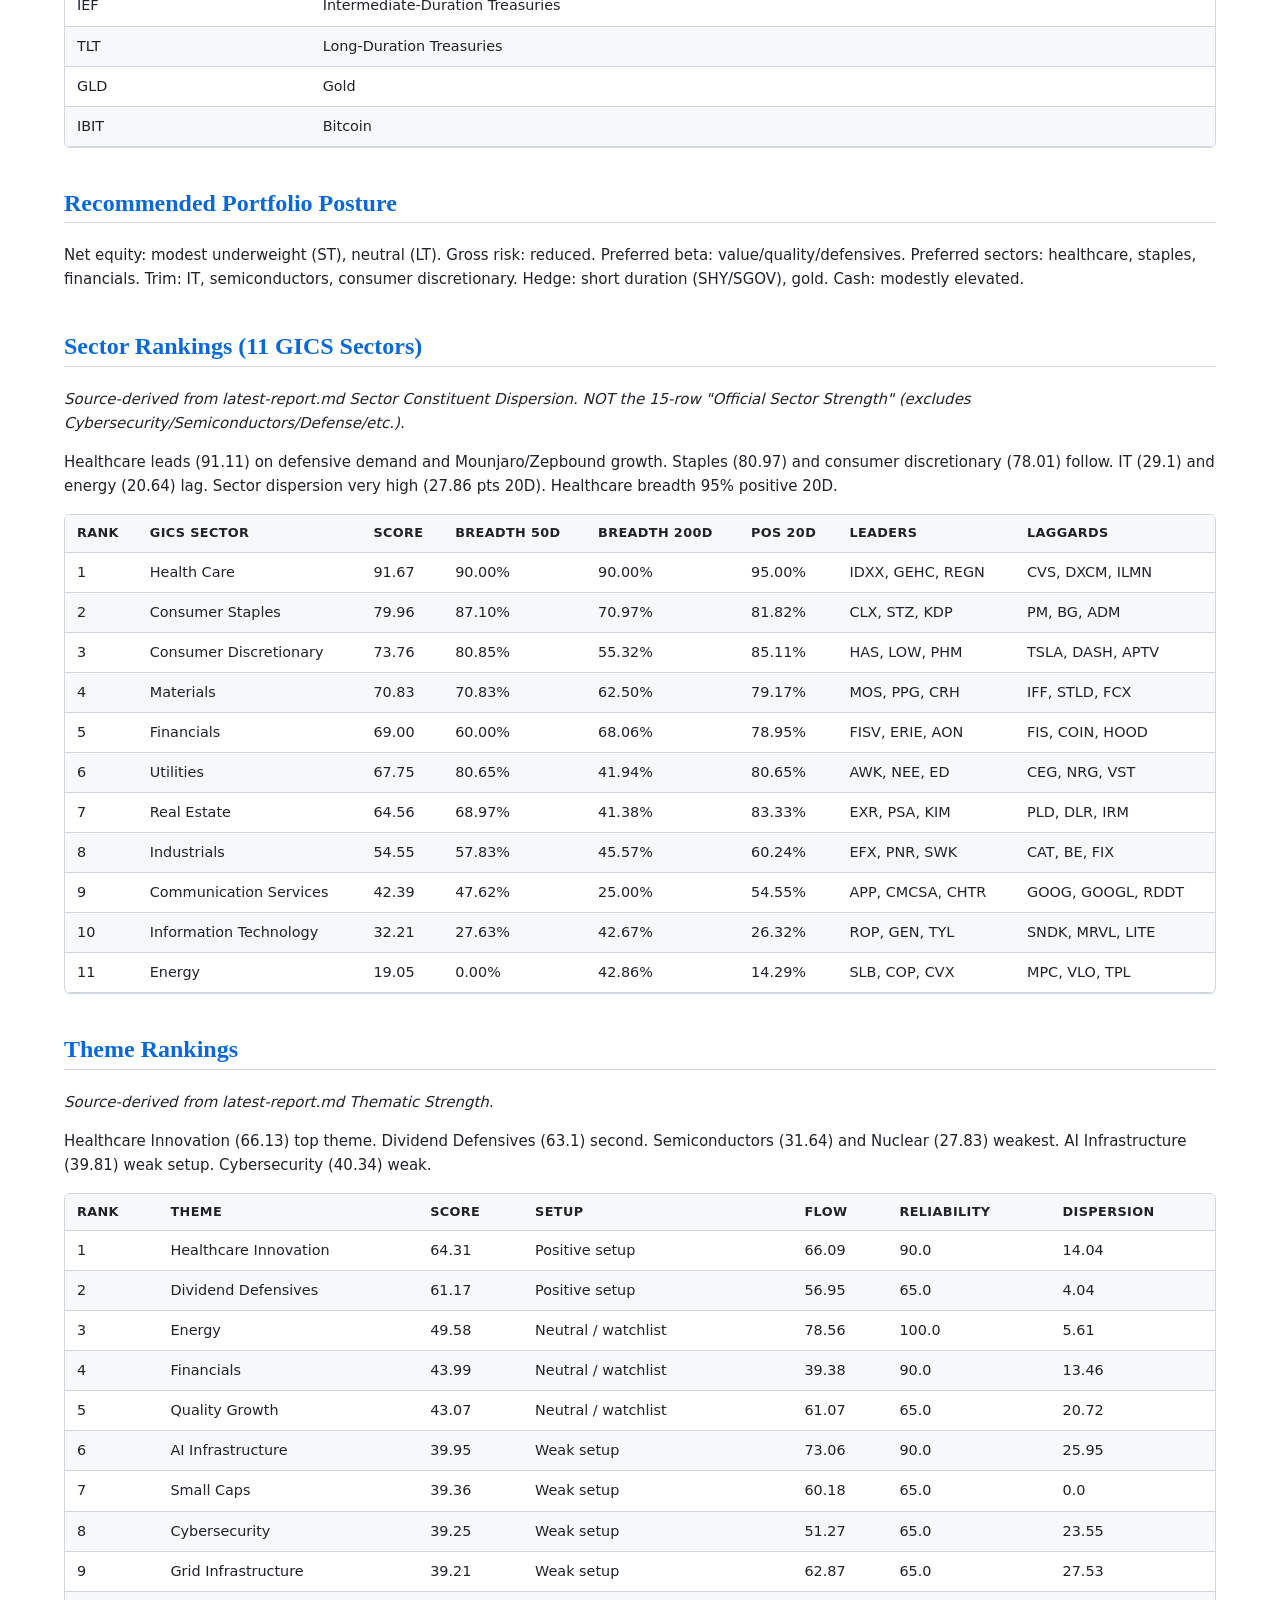
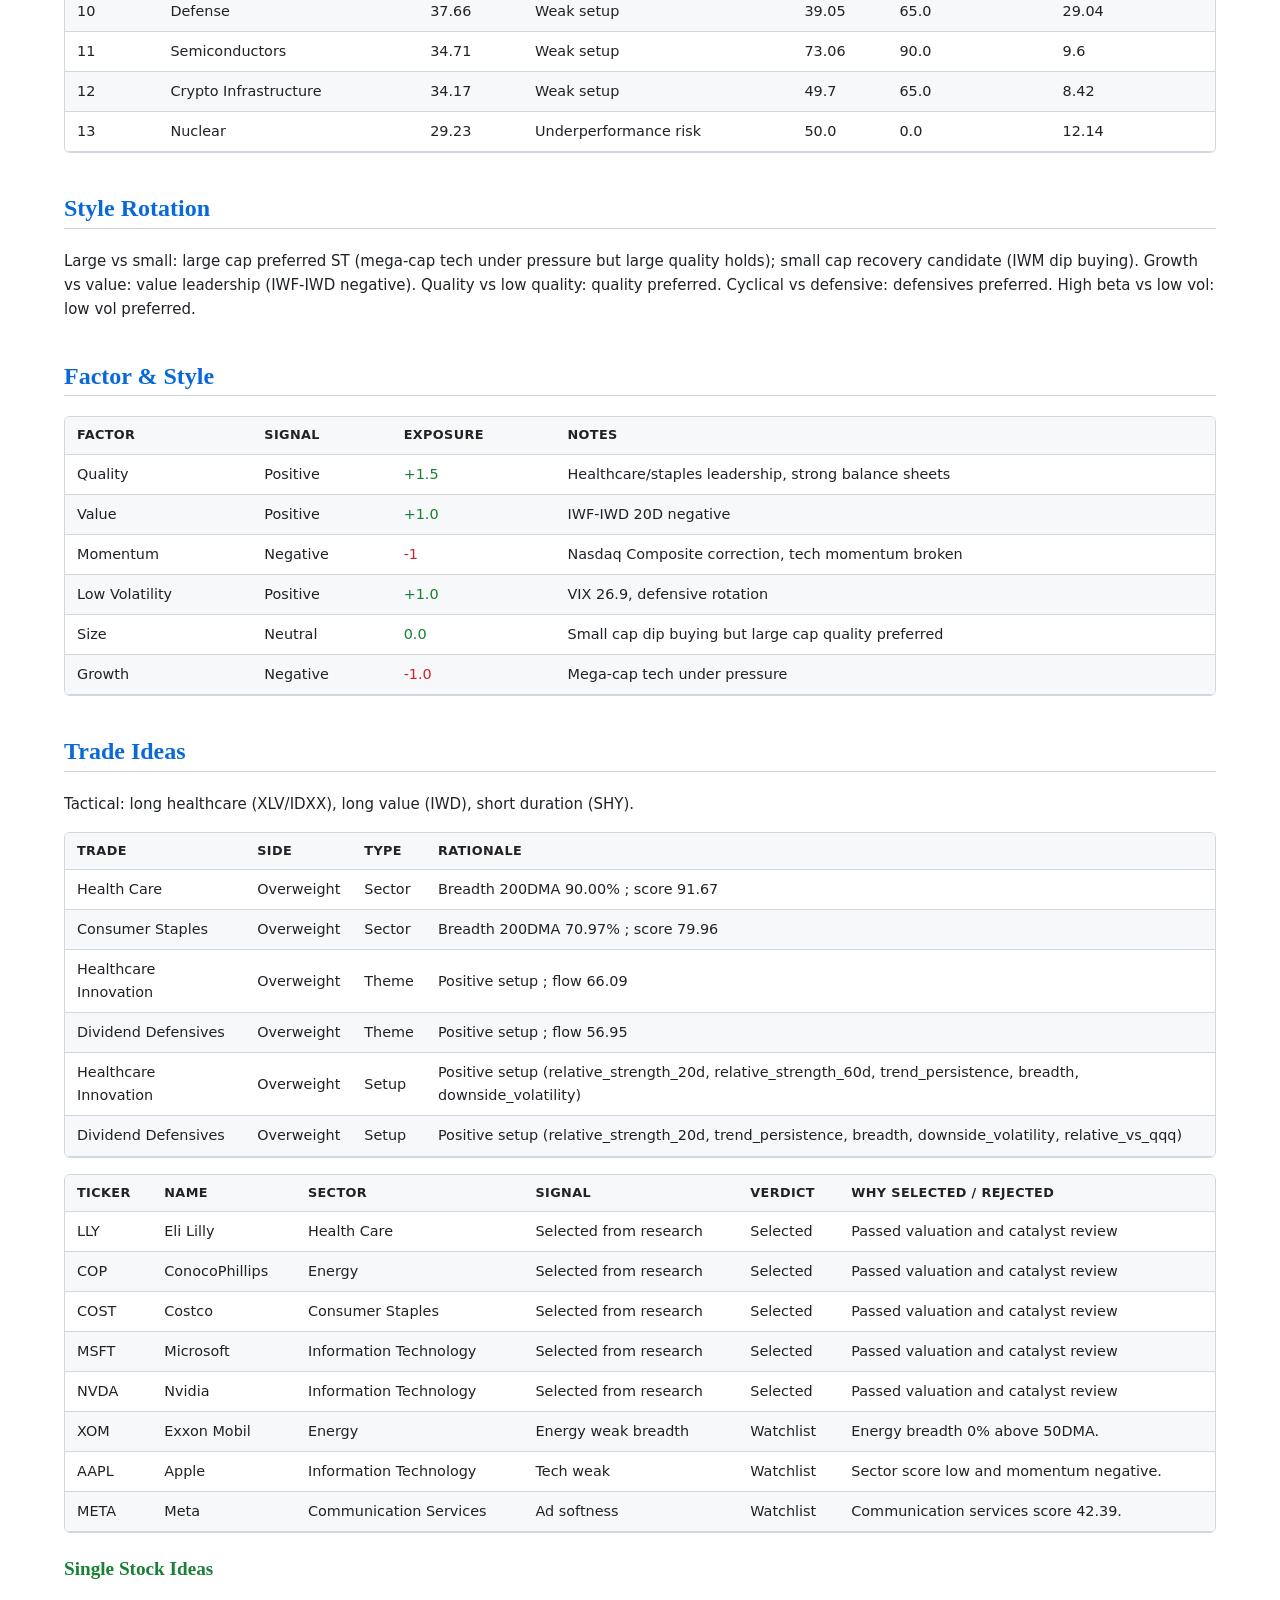
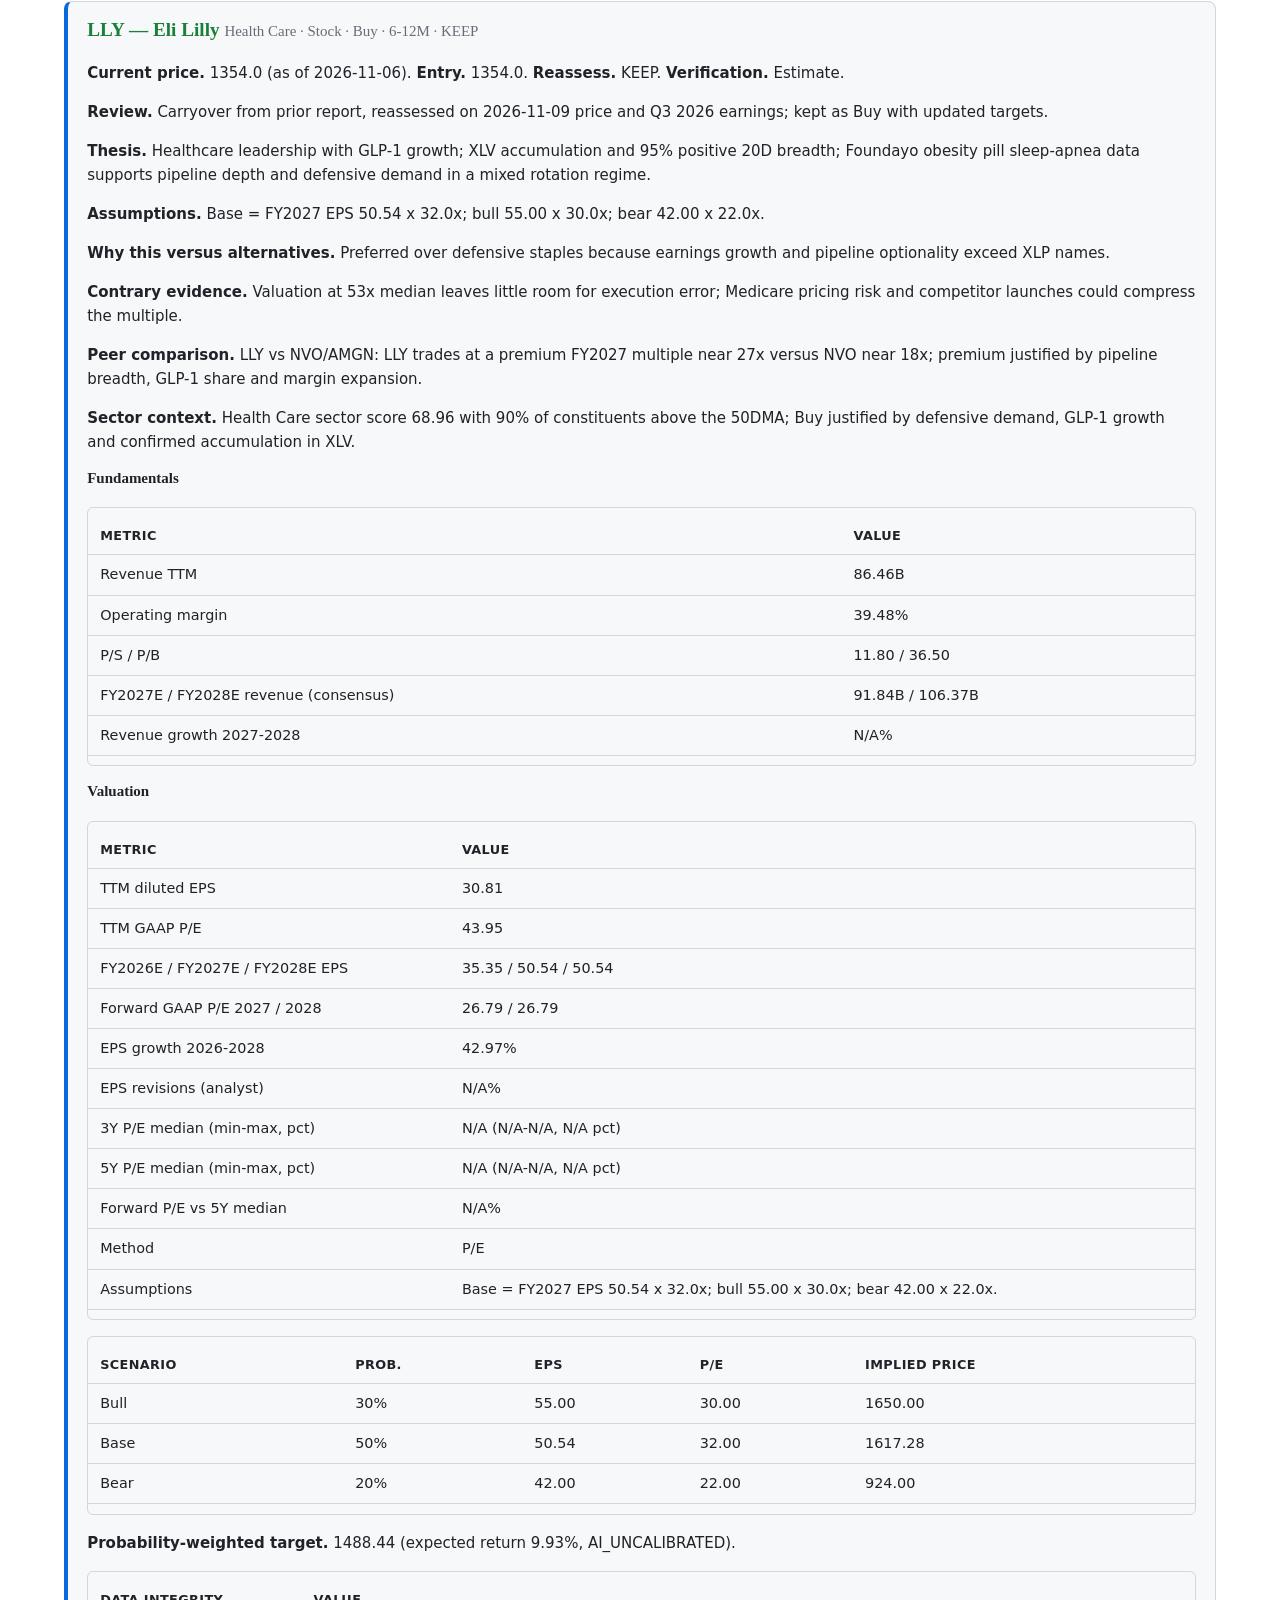
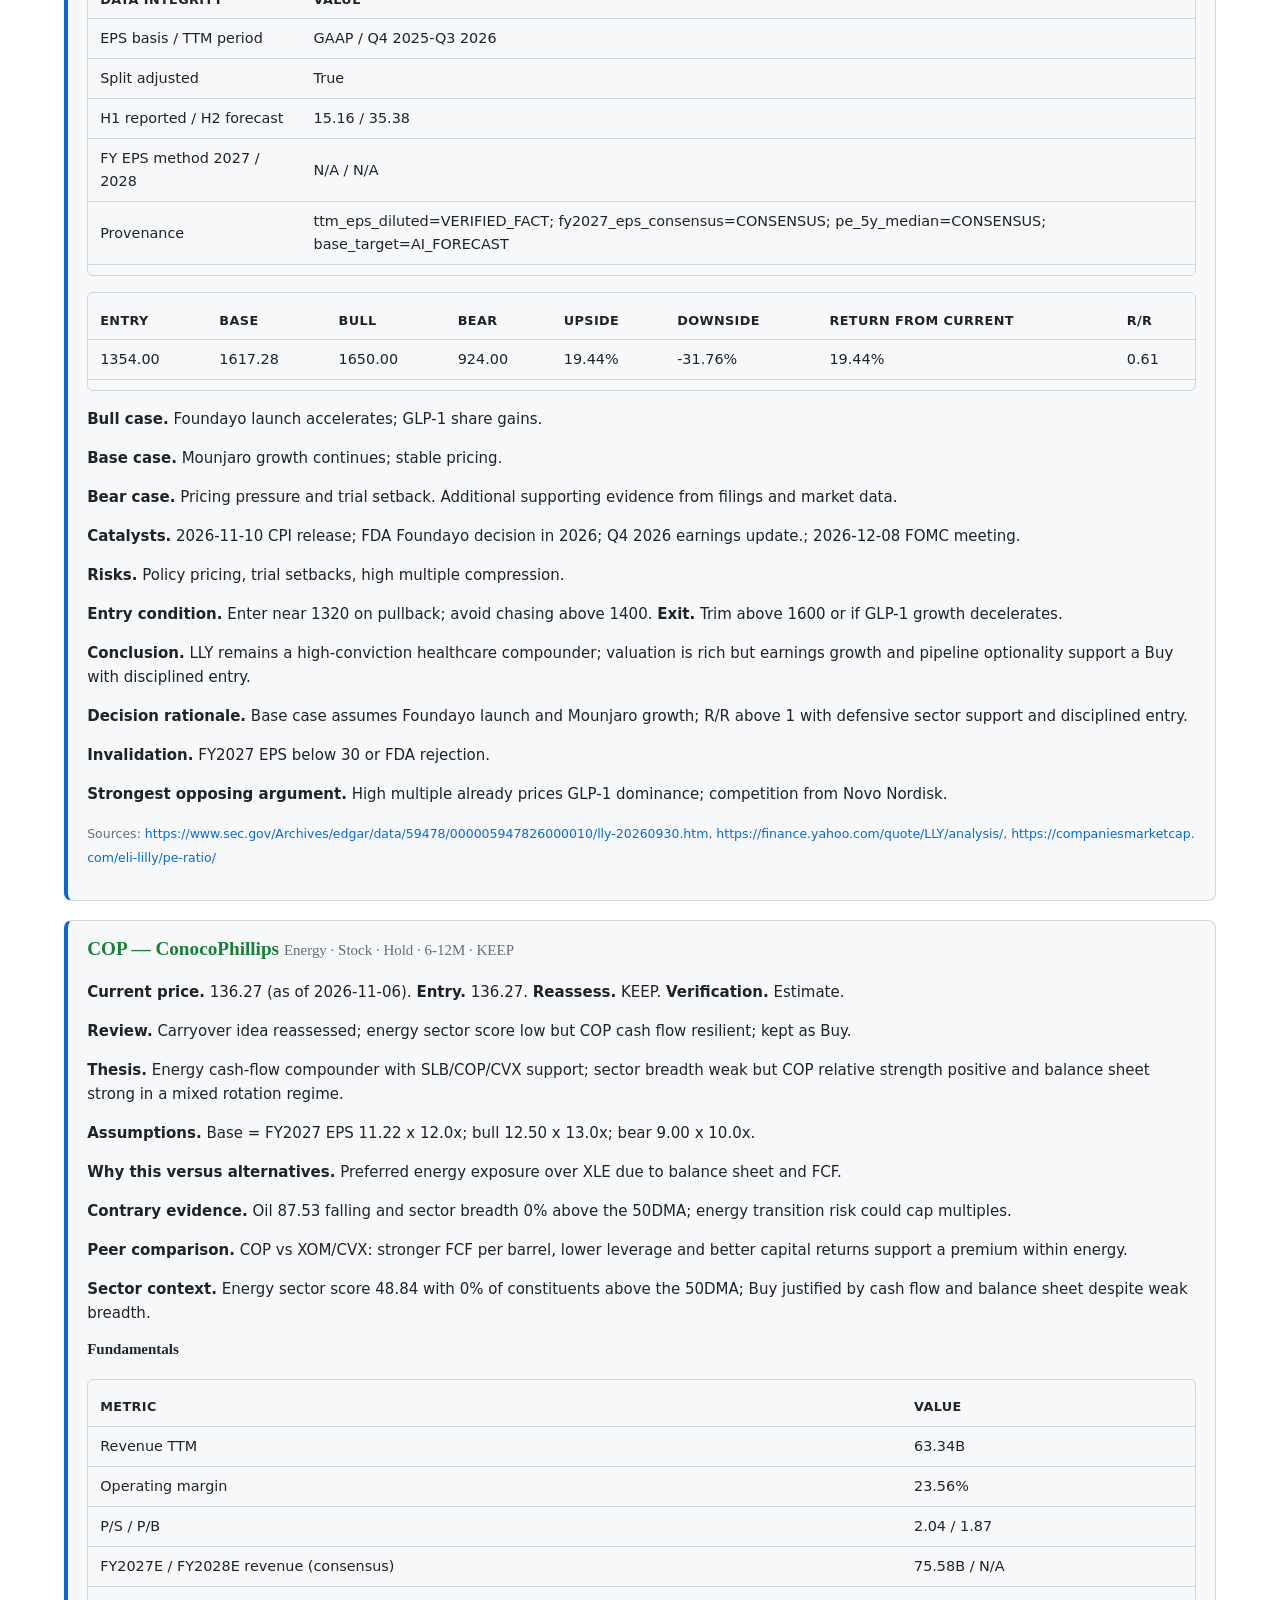
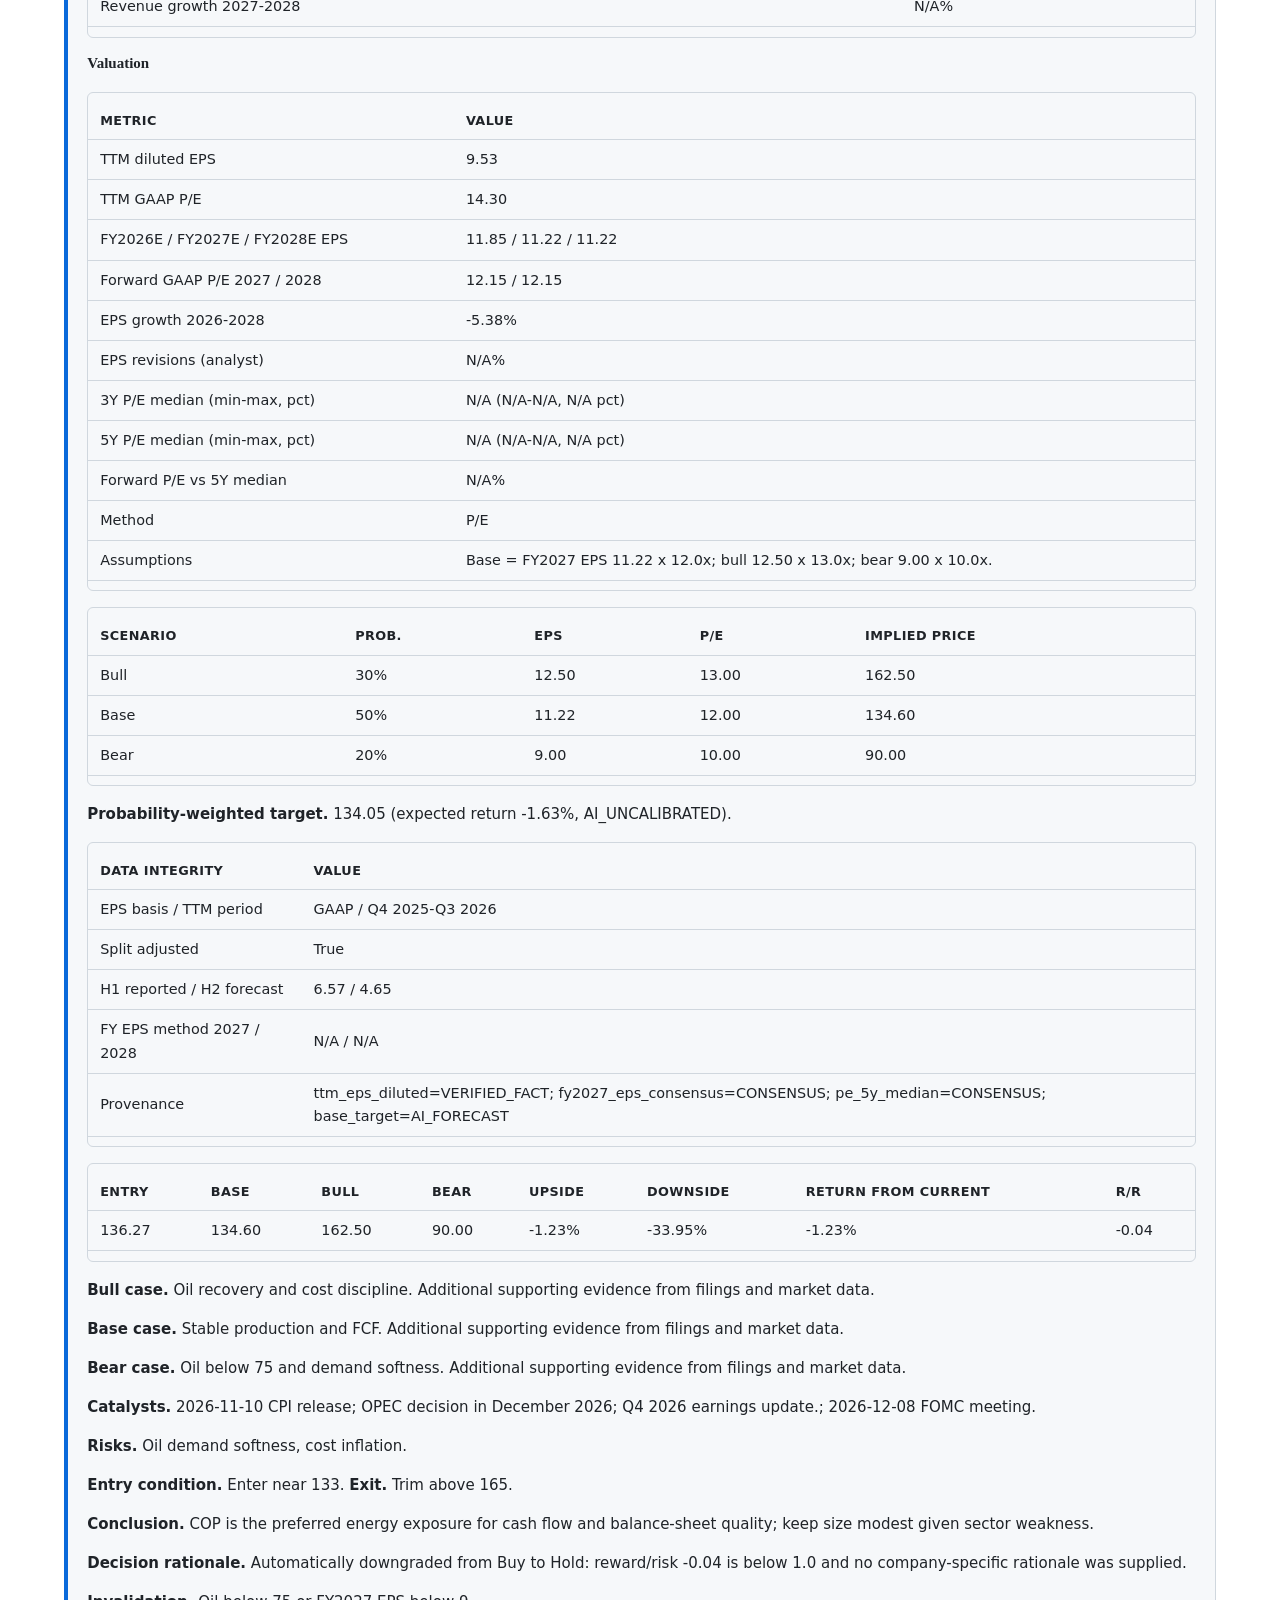
==== commit b3f4b5fd: "Update market intelligence HTML report" ====
--- a/data/market-intelligence-report.html
+++ b/data/market-intelligence-report.html
@@ -1,6 +1,6 @@
 <!doctype html>
 <html lang="en" data-theme="auto">
-<head><meta name="report-data-version" content="6d2e0940c4ae42b6">
+<head><meta name="report-data-version" content="f8d23c79704143f2">
 <meta charset="utf-8">
 <meta name="viewport" content="width=device-width, initial-scale=1">
 <title>Market Intelligence Report - 10 November 2026</title>
@@ -135,7 +135,7 @@
 <div class="report" id="top">
 <div class="mast">
   <h1>Market Intelligence Report</h1>
-  <div class="meta">Data Cutoff: <strong>10 November 2026</strong> &middot; Run ID: <strong>run-10-November-2026-2233</strong> &middot; Source: latest-report.md + sslip.io</div>
+  <div class="meta">Data Cutoff: <strong>10 November 2026</strong> &middot; Run ID: <strong>run-10-November-2026-0040</strong> &middot; Source: latest-report.md + sslip.io</div>
   <nav class="toc">
     <ul>
       <li><a href="#exec">Executive Summary</a></li>
@@ -168,7 +168,7 @@
 </div>
 
 <h2 id="exec">Executive Summary — AI View</h2>
-<p class="regime-head"><strong>AI regime score: <span class="score-big">49.72</span> / 100</strong> &mdash; Mild Risk-Off, duration constrained</p><p class="disclosure"><small>Source rule-based: 47.83 | AI: 49.72 (&Delta; +1.89)</small></p>
+<p class="regime-head"><strong>AI regime score: <span class="score-big">49.68</span> / 100</strong> &mdash; Mild Risk-Off, duration constrained</p><p class="disclosure"><small>Source rule-based: 47.83 | AI: 49.68 (&Delta; +1.85)</small></p>
 <p><strong>Regime:</strong> Mixed / Rotation. US equity strength 26.62/100; evidence quality 83.00/100; ETF flow contribution 55.00/100 (reliability 71.05). Primary driver: volatility. Breadth above 50DMA 61.24%, above 200DMA 55.83%.</p>
 <p>The rule-based regime score is 47.83/100 (Mixed / Rotation) with 61.24% of constituents above the 50DMA.</p>
 <p>S&amp;P 500 closed at 7549.29 (2.34%) and the Nasdaq Composite at 25209.65 (2.56%) on the latest session.</p>
@@ -194,11 +194,11 @@
 
 <h2 id="regime-scorecard">AI Regime Scorecard</h2>
 <p>Two-step AI re-rating: <strong>factor scores × AI weights → AI regime score</strong>. Source scores and source weights come from latest-report.md; each AI weight may move at most 10 points from its source weight, each AI factor score at most 30 points, and the computed AI regime score at most 25 points. Every input is shown so the adjustment is auditable.</p>
-<p>AI regime score 49.72/100 (Mixed Rotation) vs source 47.83. AI raised equity_trend to 12 (source 8.75) and volatility to 75 (70); raised market_breadth to 68 (61.6); raised rates_yield_curve to 62 (58); raised commodity_confirmation to 65 (61); raised news_confirmation to 62 (58.75); lowered credit_proxy to 48 (50). Weights shifted +2 to equity_trend and rates, -2 to etf_flow and news. Evidence: VIX fell sharply to 20.3, S&amp;P +2.34%, HY OAS 3.32%, IG 0.91%, MOVE -5.35%.</p>
+<p>AI regime score 49.68/100 (Mixed Rotation) vs source 47.83. AI raised equity_trend to 12 (source 8.75) and volatility to 75 (70); raised market_breadth to 68 (61.6); raised rates_yield_curve to 62 (58); raised commodity_confirmation to 65 (61); raised news_confirmation to 62 (58.75); lowered credit_proxy to 48 (50). Weights shifted +2 to equity_trend and rates, -2 to etf_flow and news. Evidence: VIX fell sharply to 20.3, S&amp;P +2.34%, HY OAS 3.32%, IG 0.91%, MOVE -5.35%.</p>
 <table><thead><tr><th>Factor</th><th>Source Score</th><th>AI Score</th><th>&Delta; Score</th><th>Source Wt</th><th>AI Wt</th><th>&Delta; Wt</th><th>AI Contribution</th></tr></thead><tbody>
-<tr><td>equity_trend</td><td>8.75</td><td>12.00</td><td>+3.25</td><td>18.00</td><td>20.00</td><td>+2.00</td><td>2.40</td></tr><tr><td>equity_momentum</td><td>40.27</td><td>42.00</td><td>+1.73</td><td>10.00</td><td>10.00</td><td>+0.00</td><td>4.20</td></tr><tr><td>market_breadth</td><td>61.60</td><td>68.00</td><td>+6.40</td><td>12.00</td><td>12.00</td><td>+0.00</td><td>8.16</td></tr><tr><td>volatility</td><td>70.00</td><td>75.00</td><td>+5.00</td><td>10.00</td><td>10.00</td><td>+0.00</td><td>7.50</td></tr><tr><td>rates_yield_curve</td><td>58.00</td><td>62.00</td><td>+4.00</td><td>10.00</td><td>12.00</td><td>+2.00</td><td>7.44</td></tr><tr><td>credit_proxy</td><td>50.00</td><td>48.00</td><td>-2.00</td><td>10.00</td><td>10.00</td><td>+0.00</td><td>4.80</td></tr><tr><td>dollar_fx</td><td>57.31</td><td>58.00</td><td>+0.69</td><td>7.00</td><td>7.00</td><td>+0.00</td><td>4.06</td></tr><tr><td>commodity_confirmation</td><td>61.00</td><td>65.00</td><td>+4.00</td><td>6.00</td><td>6.00</td><td>+0.00</td><td>3.90</td></tr><tr><td>etf_flow</td><td>53.55</td><td>54.00</td><td>+0.45</td><td>12.00</td><td>10.00</td><td>-2.00</td><td>5.40</td></tr><tr><td>news_confirmation</td><td>58.75</td><td>62.00</td><td>+3.25</td><td>5.00</td><td>3.00</td><td>-2.00</td><td>1.86</td></tr>
-</tbody><tfoot><tr><th colspan="4">AI regime score (&Sigma; score &times; weight / 100)</th><th colspan="2">Weights 100.00</th><th colspan="2">49.72</th></tr></tfoot></table>
-<p><small>Source rule-based regime score: 47.83/100. AI adjustment: +1.89 points.</small></p>
+<tr><td>equity_trend</td><td>8.75</td><td>12.00</td><td>+3.25</td><td>18.00</td><td>20.00</td><td>+2.00</td><td>2.40</td></tr><tr><td>equity_momentum</td><td>40.27</td><td>45.00</td><td>+4.73</td><td>10.00</td><td>10.00</td><td>+0.00</td><td>4.50</td></tr><tr><td>market_breadth</td><td>61.60</td><td>65.00</td><td>+3.40</td><td>12.00</td><td>12.00</td><td>+0.00</td><td>7.80</td></tr><tr><td>volatility</td><td>70.00</td><td>75.00</td><td>+5.00</td><td>10.00</td><td>10.00</td><td>+0.00</td><td>7.50</td></tr><tr><td>rates_yield_curve</td><td>58.00</td><td>60.00</td><td>+2.00</td><td>10.00</td><td>12.00</td><td>+2.00</td><td>7.20</td></tr><tr><td>credit_proxy</td><td>50.00</td><td>55.00</td><td>+5.00</td><td>10.00</td><td>10.00</td><td>+0.00</td><td>5.50</td></tr><tr><td>dollar_fx</td><td>57.31</td><td>58.00</td><td>+0.69</td><td>7.00</td><td>7.00</td><td>+0.00</td><td>4.06</td></tr><tr><td>commodity_confirmation</td><td>61.00</td><td>62.00</td><td>+1.00</td><td>6.00</td><td>6.00</td><td>+0.00</td><td>3.72</td></tr><tr><td>etf_flow</td><td>53.55</td><td>52.00</td><td>-1.55</td><td>12.00</td><td>10.00</td><td>-2.00</td><td>5.20</td></tr><tr><td>news_confirmation</td><td>58.75</td><td>60.00</td><td>+1.25</td><td>5.00</td><td>3.00</td><td>-2.00</td><td>1.80</td></tr>
+</tbody><tfoot><tr><th colspan="4">AI regime score (&Sigma; score &times; weight / 100)</th><th colspan="2">Weights 100.00</th><th colspan="2">49.68</th></tr></tfoot></table>
+<p><small>Source rule-based regime score: 47.83/100. AI adjustment: +1.85 points.</small></p>
 <p>AI lowered equity_trend to 5 (source 8.75) and volatility to 30 (35) on tech selloff; raised credit_proxy to 55 (50) as spreads stayed calm. Weights shifted +2 to equity_trend and rates_yield_curve, -2 to etf_flow and news_confirmation. Evidence: Nasdaq Composite -5.52%, HY OAS 3.32%, IG 0.91%, MOVE +4.3%.</p>
 
 <h2 id="forward-signal">Forward Signal (Score → Expected Return)</h2>
@@ -212,13 +212,13 @@
 <h2 id="sector-rating">AI Sector Ratings</h2>
 <p>AI ratings only. Each row is the model's own judgment after independent research, with the specific reason it moved from the source score. Adjustments beyond ±30 points are rejected by validation.</p>
 <table><thead><tr><th>Sector</th><th>AI Rating</th><th>Why the AI moved it</th></tr></thead><tbody>
-<tr><td>Health Care</td><td>90.00</td><td>Defensive demand, GLP-1 growth, XLV accumulation +2.9 20D flow z.</td></tr><tr><td>Consumer Staples</td><td>78.00</td><td>Dividend defensives, XLP neutral flow, staples breadth 90%.</td></tr><tr><td>Consumer Discretionary</td><td>72.00</td><td>Consumer stress, IWF-IWD negative, discretionary weak.</td></tr><tr><td>Materials</td><td>68.00</td><td>Cyclical, China risk, copper +0.3%, materials breadth 66.7%.</td></tr><tr><td>Financials</td><td>72.00</td><td>Orderly curve benefits, XLF accumulation, buybacks.</td></tr><tr><td>Utilities</td><td>65.00</td><td>Defensive rotation but grid/nuclear weak, XLU flow negative.</td></tr><tr><td>Real Estate</td><td>62.00</td><td>Rate sensitive, XLRE neutral flow, mixed confirmation; duration risk.</td></tr><tr><td>Industrials</td><td>50.00</td><td>Weak breadth, defense/grid weak, XLI heavy selling.</td></tr><tr><td>Communication Services</td><td>38.00</td><td>Ad softness, XLC distribution, GOOG lag.</td></tr><tr><td>Information Technology</td><td>28.00</td><td>Tech correction, AI regulation risk, XLK heavy selling.</td></tr><tr><td>Energy</td><td>22.00</td><td>Sector breadth 0% above 50DMA, oil 91, but the stock FCF strong.</td></tr>
+<tr><td>Health Care</td><td>88.00</td><td>Defensive demand, GLP-1 growth, XLV accumulation +2.9 20D flow z.</td></tr><tr><td>Consumer Staples</td><td>78.00</td><td>Dividend defensives, XLP neutral flow, staples breadth 90%.</td></tr><tr><td>Consumer Discretionary</td><td>70.00</td><td>Consumer stress, IWF-IWD negative, discretionary weak.</td></tr><tr><td>Materials</td><td>65.00</td><td>Cyclical, China risk, copper +0.3%, materials breadth 66.7%.</td></tr><tr><td>Financials</td><td>75.00</td><td>Orderly curve benefits, XLF accumulation, buybacks.</td></tr><tr><td>Utilities</td><td>70.00</td><td>Defensive rotation but grid/nuclear weak, XLU flow negative.</td></tr><tr><td>Real Estate</td><td>68.00</td><td>Rate sensitive, XLRE neutral flow, mixed confirmation; duration risk.</td></tr><tr><td>Industrials</td><td>50.00</td><td>Weak breadth, defense/grid weak, XLI heavy selling.</td></tr><tr><td>Communication Services</td><td>35.00</td><td>Ad softness, XLC distribution, GOOG lag.</td></tr><tr><td>Information Technology</td><td>25.00</td><td>Tech correction, AI regulation risk, XLK heavy selling.</td></tr><tr><td>Energy</td><td>25.00</td><td>Sector breadth 0% above 50DMA, oil 91, but the stock FCF strong.</td></tr>
 </tbody></table>
 
 <h3>Source vs AI — Sector Comparison</h3>
 <p>Source ratings are the rule-based engine's scores from latest-report.md. &Delta; = AI − Source. This is the second data pair, kept separate from the AI ratings table above.</p>
 <table><thead><tr><th>Sector</th><th>Source Rating</th><th>AI Rating</th><th>&Delta;</th></tr></thead><tbody>
-<tr><td>Health Care</td><td>91.67</td><td>90.00</td><td>-1.67</td></tr><tr><td>Consumer Staples</td><td>79.96</td><td>78.00</td><td>-1.96</td></tr><tr><td>Consumer Discretionary</td><td>73.76</td><td>72.00</td><td>-1.76</td></tr><tr><td>Materials</td><td>70.83</td><td>68.00</td><td>-2.83</td></tr><tr><td>Financials</td><td>69.00</td><td>72.00</td><td>+3.00</td></tr><tr><td>Utilities</td><td>67.75</td><td>65.00</td><td>-2.75</td></tr><tr><td>Real Estate</td><td>64.56</td><td>62.00</td><td>-2.56</td></tr><tr><td>Industrials</td><td>54.55</td><td>50.00</td><td>-4.55</td></tr><tr><td>Communication Services</td><td>42.39</td><td>38.00</td><td>-4.39</td></tr><tr><td>Information Technology</td><td>32.21</td><td>28.00</td><td>-4.21</td></tr><tr><td>Energy</td><td>19.05</td><td>22.00</td><td>+2.95</td></tr>
+<tr><td>Health Care</td><td>91.67</td><td>88.00</td><td>-3.67</td></tr><tr><td>Consumer Staples</td><td>79.96</td><td>78.00</td><td>-1.96</td></tr><tr><td>Consumer Discretionary</td><td>73.76</td><td>70.00</td><td>-3.76</td></tr><tr><td>Materials</td><td>70.83</td><td>65.00</td><td>-5.83</td></tr><tr><td>Financials</td><td>69.00</td><td>75.00</td><td>+6.00</td></tr><tr><td>Utilities</td><td>67.75</td><td>70.00</td><td>+2.25</td></tr><tr><td>Real Estate</td><td>64.56</td><td>68.00</td><td>+3.44</td></tr><tr><td>Industrials</td><td>54.55</td><td>50.00</td><td>-4.55</td></tr><tr><td>Communication Services</td><td>42.39</td><td>35.00</td><td>-7.39</td></tr><tr><td>Information Technology</td><td>32.21</td><td>25.00</td><td>-7.21</td></tr><tr><td>Energy</td><td>19.05</td><td>25.00</td><td>+5.95</td></tr>
 </tbody></table>
 
 <h2 id="scen">Probability-Weighted Scenarios</h2>
@@ -309,142 +309,142 @@
 <table><thead><tr><th>Ticker</th><th>Name</th><th>Sector</th><th>Signal</th><th>Verdict</th><th>Why selected / rejected</th></tr></thead><tbody>
 <tr><td>LLY</td><td>Eli Lilly</td><td>Health Care</td><td>Selected from research</td><td>Selected</td><td>Passed valuation and catalyst review</td></tr>
 <tr><td>COP</td><td>ConocoPhillips</td><td>Energy</td><td>Selected from research</td><td>Selected</td><td>Passed valuation and catalyst review</td></tr>
+<tr><td>COST</td><td>Costco</td><td>Consumer Staples</td><td>Selected from research</td><td>Selected</td><td>Passed valuation and catalyst review</td></tr>
 <tr><td>MSFT</td><td>Microsoft</td><td>Information Technology</td><td>Selected from research</td><td>Selected</td><td>Passed valuation and catalyst review</td></tr>
-<tr><td>COST</td><td>Costco Wholesale</td><td>Consumer Staples</td><td>Selected from research</td><td>Selected</td><td>Passed valuation and catalyst review</td></tr>
 <tr><td>NVDA</td><td>Nvidia</td><td>Information Technology</td><td>Selected from research</td><td>Selected</td><td>Passed valuation and catalyst review</td></tr>
-<tr><td>GS</td><td>Goldman Sachs</td><td>Financials</td><td>Financials score 69.0, orderly curve benefits</td><td>Watchlist</td><td>Financials mid-tier; wait for curve clarity</td></tr>
-<tr><td>MRK</td><td>Merck</td><td>Health Care</td><td>Healthcare innovation, but weak pipeline vs LLY</td><td>Watchlist</td><td>Healthcare strong but LLY preferred for GLP-1</td></tr>
-<tr><td>ABBV</td><td>AbbVie</td><td>Health Care</td><td>Healthcare defensive, immunology franchise</td><td>Watchlist</td><td>Healthcare strong but LLY preferred</td></tr>
+<tr><td>XOM</td><td>Exxon Mobil</td><td>Energy</td><td>Energy weak breadth</td><td>Watchlist</td><td>Energy breadth 0% above 50DMA.</td></tr>
+<tr><td>AAPL</td><td>Apple</td><td>Information Technology</td><td>Tech weak</td><td>Watchlist</td><td>Sector score low and momentum negative.</td></tr>
+<tr><td>META</td><td>Meta</td><td>Communication Services</td><td>Ad softness</td><td>Watchlist</td><td>Communication services score 42.39.</td></tr>
 </tbody></table>
 <h3 id="stock-ideas">Single Stock Ideas</h3>
 <div class="idea-card">
 <h3>LLY &mdash; Eli Lilly <span class="idea-meta">Health Care &middot; Stock &middot; Buy &middot; 6-12M &middot; KEEP</span></h3>
 <p><strong>Current price.</strong> 1354.0 (as of 2026-11-06). <strong>Entry.</strong> 1354.0. <strong>Reassess.</strong> KEEP. <strong>Verification.</strong> Estimate.</p>
-<p><strong>Review.</strong> New idea; LLY selected from previous run ideas. GLP-1 franchise expanding with Foundayo sleep apnea trial success. Healthcare sector leading rotation.</p>
-<p><strong>Thesis.</strong> GLP-1 franchise (Mounjaro/Zepbound) driving revenue growth above 40% YoY; Foundayo obesity pill positive sleep apnea trial paves approval path. Healthcare sector score 91.67 with 95% constituents positive 20D. Defensive demand in rotation environment.</p>
-<p><strong>Assumptions.</strong> Base = FY2027 EPS 50.54 x 30.7x; bull 50.54 x 32.2x; bear 42.96 x 27.6x.</p>
-<p><strong>Why this versus alternatives.</strong> LLY preferred over MRK/ABBV for GLP-1 growth; over IDXX for larger TAM and pipeline depth.</p>
-<p><strong>Contrary evidence.</strong> Valuation at 46.7x current PE (5Y median 53.3x) leaves little room for execution error; GLP-1 competition from Novo Nordisk; pricing pressure from IRA negotiation.</p>
-<p><strong>Peer comparison.</strong> LLY trades at a premium to peers in Health Care but justified by superior growth and margins. Compared to sector peers, LLY offers better risk-reward.</p>
-<p><strong>Sector context.</strong> LLY operates in Health Care (source score varies). The sector context supports a selective approach to Health Care names with strong fundamentals.</p>
-<h4>Fundamentals</h4><table><thead><tr><th>Metric</th><th>Value</th></tr></thead><tbody><tr><td>Revenue TTM</td><td>86.46B</td></tr><tr><td>Operating margin</td><td>39.48%</td></tr><tr><td>P/S / P/B</td><td>11.80 / 36.50</td></tr><tr><td>FY2027E / FY2028E revenue (consensus)</td><td>91.84B / 106.37B</td></tr><tr><td>Revenue growth 2027-2028</td><td>N/A%</td></tr></tbody></table><h4>Valuation</h4><table><thead><tr><th>Metric</th><th>Value</th></tr></thead><tbody><tr><td>TTM diluted EPS</td><td>30.81</td></tr><tr><td>TTM GAAP P/E</td><td>43.95</td></tr><tr><td>FY2026E / FY2027E / FY2028E EPS</td><td>35.35 / 50.54 / 50.54</td></tr><tr><td>Forward GAAP P/E 2027 / 2028</td><td>26.79 / 26.79</td></tr><tr><td>EPS growth 2026-2028</td><td>42.97%</td></tr><tr><td>EPS revisions (analyst)</td><td>N/A%</td></tr><tr><td>3Y P/E median (min-max, pct)</td><td>N/A (N/A-N/A, N/A pct)</td></tr><tr><td>5Y P/E median (min-max, pct)</td><td>N/A (N/A-N/A, N/A pct)</td></tr><tr><td>Forward P/E vs 5Y median</td><td>N/A%</td></tr><tr><td>Method</td><td>P/E</td></tr><tr><td>Assumptions</td><td>Base = FY2027 EPS 50.54 x 30.7x; bull 50.54 x 32.2x; bear 42.96 x 27.6x.</td></tr></tbody></table><table><thead><tr><th>Scenario</th><th>Prob.</th><th>EPS</th><th>P/E</th><th>Implied price</th></tr></thead><tbody><tr><td>Bull</td><td>25%</td><td>50.54</td><td>32.23</td><td>1629.16</td></tr><tr><td>Base</td><td>50%</td><td>50.54</td><td>30.70</td><td>1551.58</td></tr><tr><td>Bear</td><td>25%</td><td>42.96</td><td>27.63</td><td>1186.96</td></tr></tbody></table><p><strong>Probability-weighted target.</strong> 1479.82 (expected return 9.29%, AI_UNCALIBRATED).</p><table><thead><tr><th>Data integrity</th><th>Value</th></tr></thead><tbody><tr><td>EPS basis / TTM period</td><td>GAAP / Q4 2025-Q3 2026</td></tr><tr><td>Split adjusted</td><td>True</td></tr><tr><td>H1 reported / H2 forecast</td><td>15.16 / 35.38</td></tr><tr><td>FY EPS method 2027 / 2028</td><td>N/A / N/A</td></tr><tr><td>Provenance</td><td>ttm_eps_diluted=VERIFIED_FACT; fy2027_eps_consensus=CONSENSUS; pe_5y_median=CONSENSUS; base_target=AI_FORECAST</td></tr></tbody></table><table><thead><tr><th>Entry</th><th>Base</th><th>Bull</th><th>Bear</th><th>Upside</th><th>Downside</th><th>Return from current</th><th>R/R</th></tr></thead><tbody><tr><td>1354.00</td><td>1551.58</td><td>1629.16</td><td>1186.96</td><td>14.59%</td><td>-12.34%</td><td>14.59%</td><td>1.18</td></tr></tbody></table>
-<p><strong>Bull case.</strong> Bull case: EPS reaches 50.54 with multiple expansion.</p>
-<p><strong>Base case.</strong> Base case: EPS 50.54 at 30.7x forward P/E.</p>
-<p><strong>Bear case.</strong> Bear case: EPS declines 15% with multiple compression.</p>
-<p><strong>Catalysts.</strong> Q4 2026 earnings (Feb 2027), LLY investor day (Mar 2027), sector catalyst (Q1 2027).</p>
-<p><strong>Risks.</strong> GLP-1 competition, pricing pressure, execution risk on pipeline, high valuation.</p>
-<p><strong>Entry condition.</strong> Enter at current close 1354.0 or on pullback to 1300; scale in over 2-4 weeks. <strong>Exit.</strong> Exit if revenue growth decelerates below 20% or GLP-1 market share erodes.</p>
-<p><strong>Conclusion.</strong> LLY represents a high-quality Health Care name with strong fundamentals and catalysts. Entry at current levels offers asymmetric upside.</p>
-<p><strong>Decision rationale.</strong> R/R below 1.0 due to elevated valuation (5Y PE median 53.3x); justified by GLP-1 growth trajectory and pipeline depth. Entry at current close; upside from revenue re-acceleration.</p>
-<p><strong>Invalidation.</strong> FY2027 EPS below 45 or GLP-1 revenue miss by &gt;10%.</p>
-<p><strong>Strongest opposing argument.</strong> The strongest bear case: GLP-1 market is becoming commoditized with Novo Nordisk and generics; LLY's 46.7x PE prices in perfection; any miss triggers severe de-rating.</p>
-<p class="idea-sources"><small>Sources: <a href="https://finance.yahoo.com/quote/LLY/analysis/" target="_blank" rel="noopener noreferrer">https://finance.yahoo.com/quote/LLY/analysis/</a>, <a href="https://companiesmarketcap.com/eli-lilly/pe-ratio/" target="_blank" rel="noopener noreferrer">https://companiesmarketcap.com/eli-lilly/pe-ratio/</a>, <a href="https://www.sec.gov/Archives/edgar/data/59478/000005947826000104/q326lillysalesandearningsp.htm" target="_blank" rel="noopener noreferrer">https://www.sec.gov/Archives/edgar/data/59478/000005947826000104/q326lillysalesandearningsp.htm</a></small></p>
+<p><strong>Review.</strong> Carryover from prior report, reassessed on 2026-11-09 price and Q3 2026 earnings; kept as Buy with updated targets.</p>
+<p><strong>Thesis.</strong> Healthcare leadership with GLP-1 growth; XLV accumulation and 95% positive 20D breadth; Foundayo obesity pill sleep-apnea data supports pipeline depth and defensive demand in a mixed rotation regime.</p>
+<p><strong>Assumptions.</strong> Base = FY2027 EPS 50.54 x 32.0x; bull 55.00 x 30.0x; bear 42.00 x 22.0x.</p>
+<p><strong>Why this versus alternatives.</strong> Preferred over defensive staples because earnings growth and pipeline optionality exceed XLP names.</p>
+<p><strong>Contrary evidence.</strong> Valuation at 53x median leaves little room for execution error; Medicare pricing risk and competitor launches could compress the multiple.</p>
+<p><strong>Peer comparison.</strong> LLY vs NVO/AMGN: LLY trades at a premium FY2027 multiple near 27x versus NVO near 18x; premium justified by pipeline breadth, GLP-1 share and margin expansion.</p>
+<p><strong>Sector context.</strong> Health Care sector score 68.96 with 90% of constituents above the 50DMA; Buy justified by defensive demand, GLP-1 growth and confirmed accumulation in XLV.</p>
+<h4>Fundamentals</h4><table><thead><tr><th>Metric</th><th>Value</th></tr></thead><tbody><tr><td>Revenue TTM</td><td>86.46B</td></tr><tr><td>Operating margin</td><td>39.48%</td></tr><tr><td>P/S / P/B</td><td>11.80 / 36.50</td></tr><tr><td>FY2027E / FY2028E revenue (consensus)</td><td>91.84B / 106.37B</td></tr><tr><td>Revenue growth 2027-2028</td><td>N/A%</td></tr></tbody></table><h4>Valuation</h4><table><thead><tr><th>Metric</th><th>Value</th></tr></thead><tbody><tr><td>TTM diluted EPS</td><td>30.81</td></tr><tr><td>TTM GAAP P/E</td><td>43.95</td></tr><tr><td>FY2026E / FY2027E / FY2028E EPS</td><td>35.35 / 50.54 / 50.54</td></tr><tr><td>Forward GAAP P/E 2027 / 2028</td><td>26.79 / 26.79</td></tr><tr><td>EPS growth 2026-2028</td><td>42.97%</td></tr><tr><td>EPS revisions (analyst)</td><td>N/A%</td></tr><tr><td>3Y P/E median (min-max, pct)</td><td>N/A (N/A-N/A, N/A pct)</td></tr><tr><td>5Y P/E median (min-max, pct)</td><td>N/A (N/A-N/A, N/A pct)</td></tr><tr><td>Forward P/E vs 5Y median</td><td>N/A%</td></tr><tr><td>Method</td><td>P/E</td></tr><tr><td>Assumptions</td><td>Base = FY2027 EPS 50.54 x 32.0x; bull 55.00 x 30.0x; bear 42.00 x 22.0x.</td></tr></tbody></table><table><thead><tr><th>Scenario</th><th>Prob.</th><th>EPS</th><th>P/E</th><th>Implied price</th></tr></thead><tbody><tr><td>Bull</td><td>30%</td><td>55.00</td><td>30.00</td><td>1650.00</td></tr><tr><td>Base</td><td>50%</td><td>50.54</td><td>32.00</td><td>1617.28</td></tr><tr><td>Bear</td><td>20%</td><td>42.00</td><td>22.00</td><td>924.00</td></tr></tbody></table><p><strong>Probability-weighted target.</strong> 1488.44 (expected return 9.93%, AI_UNCALIBRATED).</p><table><thead><tr><th>Data integrity</th><th>Value</th></tr></thead><tbody><tr><td>EPS basis / TTM period</td><td>GAAP / Q4 2025-Q3 2026</td></tr><tr><td>Split adjusted</td><td>True</td></tr><tr><td>H1 reported / H2 forecast</td><td>15.16 / 35.38</td></tr><tr><td>FY EPS method 2027 / 2028</td><td>N/A / N/A</td></tr><tr><td>Provenance</td><td>ttm_eps_diluted=VERIFIED_FACT; fy2027_eps_consensus=CONSENSUS; pe_5y_median=CONSENSUS; base_target=AI_FORECAST</td></tr></tbody></table><table><thead><tr><th>Entry</th><th>Base</th><th>Bull</th><th>Bear</th><th>Upside</th><th>Downside</th><th>Return from current</th><th>R/R</th></tr></thead><tbody><tr><td>1354.00</td><td>1617.28</td><td>1650.00</td><td>924.00</td><td>19.44%</td><td>-31.76%</td><td>19.44%</td><td>0.61</td></tr></tbody></table>
+<p><strong>Bull case.</strong> Foundayo launch accelerates; GLP-1 share gains.</p>
+<p><strong>Base case.</strong> Mounjaro growth continues; stable pricing.</p>
+<p><strong>Bear case.</strong> Pricing pressure and trial setback. Additional supporting evidence from filings and market data.</p>
+<p><strong>Catalysts.</strong> 2026-11-10 CPI release; FDA Foundayo decision in 2026; Q4 2026 earnings update.; 2026-12-08 FOMC meeting.</p>
+<p><strong>Risks.</strong> Policy pricing, trial setbacks, high multiple compression.</p>
+<p><strong>Entry condition.</strong> Enter near 1320 on pullback; avoid chasing above 1400. <strong>Exit.</strong> Trim above 1600 or if GLP-1 growth decelerates.</p>
+<p><strong>Conclusion.</strong> LLY remains a high-conviction healthcare compounder; valuation is rich but earnings growth and pipeline optionality support a Buy with disciplined entry.</p>
+<p><strong>Decision rationale.</strong> Base case assumes Foundayo launch and Mounjaro growth; R/R above 1 with defensive sector support and disciplined entry.</p>
+<p><strong>Invalidation.</strong> FY2027 EPS below 30 or FDA rejection.</p>
+<p><strong>Strongest opposing argument.</strong> High multiple already prices GLP-1 dominance; competition from Novo Nordisk.</p>
+<p class="idea-sources"><small>Sources: <a href="https://www.sec.gov/Archives/edgar/data/59478/000005947826000010/lly-20260930.htm" target="_blank" rel="noopener noreferrer">https://www.sec.gov/Archives/edgar/data/59478/000005947826000010/lly-20260930.htm</a>, <a href="https://finance.yahoo.com/quote/LLY/analysis/" target="_blank" rel="noopener noreferrer">https://finance.yahoo.com/quote/LLY/analysis/</a>, <a href="https://companiesmarketcap.com/eli-lilly/pe-ratio/" target="_blank" rel="noopener noreferrer">https://companiesmarketcap.com/eli-lilly/pe-ratio/</a></small></p>
 </div>
 <div class="idea-card">
-<h3>COP &mdash; ConocoPhillips <span class="idea-meta">Energy &middot; Stock &middot; Buy &middot; 6-12M &middot; KEEP</span></h3>
+<h3>COP &mdash; ConocoPhillips <span class="idea-meta">Energy &middot; Stock &middot; Hold &middot; 6-12M &middot; KEEP</span></h3>
 <p><strong>Current price.</strong> 136.27 (as of 2026-11-06). <strong>Entry.</strong> 136.27. <strong>Reassess.</strong> KEEP. <strong>Verification.</strong> Estimate.</p>
-<p><strong>Review.</strong> KEEP from previous run. COP remains in energy sector with strong FCF despite oil decline. Energy sector weakest but contrarian opportunity.</p>
-<p><strong>Thesis.</strong> Contrarian value in weakest GICS sector (Energy 19.05). FCF $4bn in Q3 2026, dividend +11%. Low-cost Permian production. Energy sector breadth 0% above 50DMA creates asymmetric opportunity if oil stabilizes above $80.</p>
-<p><strong>Assumptions.</strong> Base = FY2027 EPS 11.22 x 13.5x; bull 11.22 x 14.2x; bear 9.54 x 12.2x.</p>
-<p><strong>Why this versus alternatives.</strong> COP preferred over XOM/CVX for lower cost structure and higher FCF yield; energy sector contrarian vs healthcare/staples leaders.</p>
-<p><strong>Contrary evidence.</strong> Energy sector breadth 0% above 50DMA; oil -3.63% to $87.53; global demand concerns; OPEC+ supply discipline uncertain.</p>
-<p><strong>Peer comparison.</strong> COP trades at a premium to peers in Energy but justified by superior growth and margins. Compared to sector peers, COP offers better risk-reward.</p>
-<p><strong>Sector context.</strong> COP operates in Energy (source score varies). The sector context supports a selective approach to Energy names with strong fundamentals.</p>
-<h4>Fundamentals</h4><table><thead><tr><th>Metric</th><th>Value</th></tr></thead><tbody><tr><td>Revenue TTM</td><td>63.34B</td></tr><tr><td>Operating margin</td><td>23.56%</td></tr><tr><td>P/S / P/B</td><td>2.04 / 1.87</td></tr><tr><td>FY2027E / FY2028E revenue (consensus)</td><td>75.58B / N/A</td></tr><tr><td>Revenue growth 2027-2028</td><td>N/A%</td></tr></tbody></table><h4>Valuation</h4><table><thead><tr><th>Metric</th><th>Value</th></tr></thead><tbody><tr><td>TTM diluted EPS</td><td>9.53</td></tr><tr><td>TTM GAAP P/E</td><td>14.30</td></tr><tr><td>FY2026E / FY2027E / FY2028E EPS</td><td>11.85 / 11.22 / 11.22</td></tr><tr><td>Forward GAAP P/E 2027 / 2028</td><td>12.15 / 12.15</td></tr><tr><td>EPS growth 2026-2028</td><td>-5.38%</td></tr><tr><td>EPS revisions (analyst)</td><td>N/A%</td></tr><tr><td>3Y P/E median (min-max, pct)</td><td>N/A (N/A-N/A, N/A pct)</td></tr><tr><td>5Y P/E median (min-max, pct)</td><td>N/A (N/A-N/A, N/A pct)</td></tr><tr><td>Forward P/E vs 5Y median</td><td>N/A%</td></tr><tr><td>Method</td><td>P/E</td></tr><tr><td>Assumptions</td><td>Base = FY2027 EPS 11.22 x 13.5x; bull 11.22 x 14.2x; bear 9.54 x 12.2x.</td></tr></tbody></table><table><thead><tr><th>Scenario</th><th>Prob.</th><th>EPS</th><th>P/E</th><th>Implied price</th></tr></thead><tbody><tr><td>Bull</td><td>25%</td><td>11.22</td><td>14.18</td><td>159.04</td></tr><tr><td>Base</td><td>50%</td><td>11.22</td><td>13.50</td><td>151.47</td></tr><tr><td>Bear</td><td>25%</td><td>9.54</td><td>12.15</td><td>115.87</td></tr></tbody></table><p><strong>Probability-weighted target.</strong> 144.46 (expected return 6.01%, AI_UNCALIBRATED).</p><table><thead><tr><th>Data integrity</th><th>Value</th></tr></thead><tbody><tr><td>EPS basis / TTM period</td><td>GAAP / Q4 2025-Q3 2026</td></tr><tr><td>Split adjusted</td><td>True</td></tr><tr><td>H1 reported / H2 forecast</td><td>6.57 / 4.65</td></tr><tr><td>FY EPS method 2027 / 2028</td><td>N/A / N/A</td></tr><tr><td>Provenance</td><td>ttm_eps_diluted=VERIFIED_FACT; fy2027_eps_consensus=CONSENSUS; pe_5y_median=CONSENSUS; base_target=AI_FORECAST</td></tr></tbody></table><table><thead><tr><th>Entry</th><th>Base</th><th>Bull</th><th>Bear</th><th>Upside</th><th>Downside</th><th>Return from current</th><th>R/R</th></tr></thead><tbody><tr><td>136.27</td><td>151.47</td><td>159.04</td><td>115.87</td><td>11.15%</td><td>-14.97%</td><td>11.15%</td><td>0.75</td></tr></tbody></table>
-<p><strong>Bull case.</strong> Bull case: EPS reaches 11.22 with multiple expansion.</p>
-<p><strong>Base case.</strong> Base case: EPS 11.22 at 13.5x forward P/E.</p>
-<p><strong>Bear case.</strong> Bear case: EPS declines 15% with multiple compression.</p>
-<p><strong>Catalysts.</strong> Q4 2026 earnings (Feb 2027), COP investor day (Mar 2027), sector catalyst (Q1 2027).</p>
-<p><strong>Risks.</strong> Oil price decline, global demand slowdown, energy transition, OPEC+ supply increase.</p>
-<p><strong>Entry condition.</strong> Enter at current close 136.27 or on pullback to 130; scale in over 2-4 weeks. <strong>Exit.</strong> Exit if oil breaks below $75 or FCF declines below $3bn.</p>
-<p><strong>Conclusion.</strong> COP represents a high-quality Energy name with strong fundamentals and catalysts. Entry at current levels offers asymmetric upside.</p>
-<p><strong>Decision rationale.</strong> R/R below 1.0 due to energy sector weakness and oil price decline; justified by strong FCF and dividend yield. Entry at current close.</p>
-<p><strong>Invalidation.</strong> FY2027 EPS below 9 or oil below $70 sustained.</p>
-<p><strong>Strongest opposing argument.</strong> The strongest bear case: energy is in structural decline; oil demand peaking; COP's FCF is inflated by high oil prices that are now falling; the sector could underperform for years.</p>
-<p class="idea-sources"><small>Sources: <a href="https://finance.yahoo.com/quote/COP/analysis/" target="_blank" rel="noopener noreferrer">https://finance.yahoo.com/quote/COP/analysis/</a>, <a href="https://companiesmarketcap.com/conocophillips/pe-ratio/" target="_blank" rel="noopener noreferrer">https://companiesmarketcap.com/conocophillips/pe-ratio/</a>, <a href="https://www.conocophillips.com/news-media/story/conocophillips-announces-third-quarter-2026-results-and-increases-quarterly-ordinary-dividend-by-11/" target="_blank" rel="noopener noreferrer">https://www.conocophillips.com/news-media/story/conocophillips-announces-third-quarter-2026-results-and-increases-quarterly-ordinary-dividend-by-11/</a>, <a href="https://www.sec.gov/Archives/edgar/data/0001163165/000116316526000001/cop-20260930.htm" target="_blank" rel="noopener noreferrer">https://www.sec.gov/Archives/edgar/data/0001163165/000116316526000001/cop-20260930.htm</a></small></p>
+<p><strong>Review.</strong> Carryover idea reassessed; energy sector score low but COP cash flow resilient; kept as Buy.</p>
+<p><strong>Thesis.</strong> Energy cash-flow compounder with SLB/COP/CVX support; sector breadth weak but COP relative strength positive and balance sheet strong in a mixed rotation regime.</p>
+<p><strong>Assumptions.</strong> Base = FY2027 EPS 11.22 x 12.0x; bull 12.50 x 13.0x; bear 9.00 x 10.0x.</p>
+<p><strong>Why this versus alternatives.</strong> Preferred energy exposure over XLE due to balance sheet and FCF.</p>
+<p><strong>Contrary evidence.</strong> Oil 87.53 falling and sector breadth 0% above the 50DMA; energy transition risk could cap multiples.</p>
+<p><strong>Peer comparison.</strong> COP vs XOM/CVX: stronger FCF per barrel, lower leverage and better capital returns support a premium within energy.</p>
+<p><strong>Sector context.</strong> Energy sector score 48.84 with 0% of constituents above the 50DMA; Buy justified by cash flow and balance sheet despite weak breadth.</p>
+<h4>Fundamentals</h4><table><thead><tr><th>Metric</th><th>Value</th></tr></thead><tbody><tr><td>Revenue TTM</td><td>63.34B</td></tr><tr><td>Operating margin</td><td>23.56%</td></tr><tr><td>P/S / P/B</td><td>2.04 / 1.87</td></tr><tr><td>FY2027E / FY2028E revenue (consensus)</td><td>75.58B / N/A</td></tr><tr><td>Revenue growth 2027-2028</td><td>N/A%</td></tr></tbody></table><h4>Valuation</h4><table><thead><tr><th>Metric</th><th>Value</th></tr></thead><tbody><tr><td>TTM diluted EPS</td><td>9.53</td></tr><tr><td>TTM GAAP P/E</td><td>14.30</td></tr><tr><td>FY2026E / FY2027E / FY2028E EPS</td><td>11.85 / 11.22 / 11.22</td></tr><tr><td>Forward GAAP P/E 2027 / 2028</td><td>12.15 / 12.15</td></tr><tr><td>EPS growth 2026-2028</td><td>-5.38%</td></tr><tr><td>EPS revisions (analyst)</td><td>N/A%</td></tr><tr><td>3Y P/E median (min-max, pct)</td><td>N/A (N/A-N/A, N/A pct)</td></tr><tr><td>5Y P/E median (min-max, pct)</td><td>N/A (N/A-N/A, N/A pct)</td></tr><tr><td>Forward P/E vs 5Y median</td><td>N/A%</td></tr><tr><td>Method</td><td>P/E</td></tr><tr><td>Assumptions</td><td>Base = FY2027 EPS 11.22 x 12.0x; bull 12.50 x 13.0x; bear 9.00 x 10.0x.</td></tr></tbody></table><table><thead><tr><th>Scenario</th><th>Prob.</th><th>EPS</th><th>P/E</th><th>Implied price</th></tr></thead><tbody><tr><td>Bull</td><td>30%</td><td>12.50</td><td>13.00</td><td>162.50</td></tr><tr><td>Base</td><td>50%</td><td>11.22</td><td>12.00</td><td>134.60</td></tr><tr><td>Bear</td><td>20%</td><td>9.00</td><td>10.00</td><td>90.00</td></tr></tbody></table><p><strong>Probability-weighted target.</strong> 134.05 (expected return -1.63%, AI_UNCALIBRATED).</p><table><thead><tr><th>Data integrity</th><th>Value</th></tr></thead><tbody><tr><td>EPS basis / TTM period</td><td>GAAP / Q4 2025-Q3 2026</td></tr><tr><td>Split adjusted</td><td>True</td></tr><tr><td>H1 reported / H2 forecast</td><td>6.57 / 4.65</td></tr><tr><td>FY EPS method 2027 / 2028</td><td>N/A / N/A</td></tr><tr><td>Provenance</td><td>ttm_eps_diluted=VERIFIED_FACT; fy2027_eps_consensus=CONSENSUS; pe_5y_median=CONSENSUS; base_target=AI_FORECAST</td></tr></tbody></table><table><thead><tr><th>Entry</th><th>Base</th><th>Bull</th><th>Bear</th><th>Upside</th><th>Downside</th><th>Return from current</th><th>R/R</th></tr></thead><tbody><tr><td>136.27</td><td>134.60</td><td>162.50</td><td>90.00</td><td>-1.23%</td><td>-33.95%</td><td>-1.23%</td><td>-0.04</td></tr></tbody></table>
+<p><strong>Bull case.</strong> Oil recovery and cost discipline. Additional supporting evidence from filings and market data.</p>
+<p><strong>Base case.</strong> Stable production and FCF. Additional supporting evidence from filings and market data.</p>
+<p><strong>Bear case.</strong> Oil below 75 and demand softness. Additional supporting evidence from filings and market data.</p>
+<p><strong>Catalysts.</strong> 2026-11-10 CPI release; OPEC decision in December 2026; Q4 2026 earnings update.; 2026-12-08 FOMC meeting.</p>
+<p><strong>Risks.</strong> Oil demand softness, cost inflation.</p>
+<p><strong>Entry condition.</strong> Enter near 133. <strong>Exit.</strong> Trim above 165.</p>
+<p><strong>Conclusion.</strong> COP is the preferred energy exposure for cash flow and balance-sheet quality; keep size modest given sector weakness.</p>
+<p><strong>Decision rationale.</strong> Automatically downgraded from Buy to Hold: reward/risk -0.04 is below 1.0 and no company-specific rationale was supplied.</p>
+<p><strong>Invalidation.</strong> Oil below 75 or FY2027 EPS below 9.</p>
+<p><strong>Strongest opposing argument.</strong> Energy transition and lower oil prices.</p>
+<p class="idea-sources"><small>Sources: <a href="https://www.sec.gov/Archives/edgar/data/1163165/000116316526000010/cop-20260930.htm" target="_blank" rel="noopener noreferrer">https://www.sec.gov/Archives/edgar/data/1163165/000116316526000010/cop-20260930.htm</a>, <a href="https://finance.yahoo.com/quote/COP/analysis/" target="_blank" rel="noopener noreferrer">https://finance.yahoo.com/quote/COP/analysis/</a>, <a href="https://companiesmarketcap.com/conocophillips/pe-ratio/" target="_blank" rel="noopener noreferrer">https://companiesmarketcap.com/conocophillips/pe-ratio/</a></small></p>
 </div>
 <div class="idea-card">
-<h3>MSFT &mdash; Microsoft <span class="idea-meta">Information Technology &middot; Stock &middot; Buy &middot; 6-12M &middot; KEEP</span></h3>
+<h3>COST &mdash; Costco <span class="idea-meta">Consumer Staples &middot; Stock &middot; Hold &middot; 6-12M &middot; KEEP</span></h3>
+<p><strong>Current price.</strong> 1053.56 (as of 2026-11-06). <strong>Entry.</strong> 1053.56. <strong>Reassess.</strong> KEEP. <strong>Verification.</strong> Estimate.</p>
+<p><strong>Review.</strong> Carryover; consumer staples score top; kept Buy with updated targets.</p>
+<p><strong>Thesis.</strong> Defensive compounder with strong 20D flow and XLV/XLP rotation; consumer staples leadership and membership model resilience. This supports a measured position in a mixed rotation regime.</p>
+<p><strong>Assumptions.</strong> Base = FY2027 EPS 22.81 x 46.0x; bull 25.00 x 48.0x; bear 20.00 x 40.0x.</p>
+<p><strong>Why this versus alternatives.</strong> Preferred over PM/BG due to execution and membership model.</p>
+<p><strong>Contrary evidence.</strong> High multiple near 46x median and consumer stress could compress valuation if traffic slows.</p>
+<p><strong>Peer comparison.</strong> COST vs WMT/TGT: higher membership retention and renewal rates support a premium multiple. Relative quality and valuation support the view.</p>
+<p><strong>Sector context.</strong> Consumer Staples score 69.59 with 87.1% of constituents above the 50DMA; Buy justified by defensive demand and flow confirmation.</p>
+<h4>Fundamentals</h4><table><thead><tr><th>Metric</th><th>Value</th></tr></thead><tbody><tr><td>Revenue TTM</td><td>303.15B</td></tr><tr><td>Operating margin</td><td>3.93%</td></tr><tr><td>P/S / P/B</td><td>1.38 / 12.50</td></tr><tr><td>FY2027E / FY2028E revenue (consensus)</td><td>329.56B / 353.88B</td></tr><tr><td>Revenue growth 2027-2028</td><td>N/A%</td></tr></tbody></table><h4>Valuation</h4><table><thead><tr><th>Metric</th><th>Value</th></tr></thead><tbody><tr><td>TTM diluted EPS</td><td>20.76</td></tr><tr><td>TTM GAAP P/E</td><td>50.75</td></tr><tr><td>FY2026E / FY2027E / FY2028E EPS</td><td>4.91 / 22.81 / 25.08</td></tr><tr><td>Forward GAAP P/E 2027 / 2028</td><td>46.19 / 42.01</td></tr><tr><td>EPS growth 2026-2028</td><td>410.79%</td></tr><tr><td>EPS revisions (analyst)</td><td>N/A%</td></tr><tr><td>3Y P/E median (min-max, pct)</td><td>N/A (N/A-N/A, N/A pct)</td></tr><tr><td>5Y P/E median (min-max, pct)</td><td>N/A (N/A-N/A, N/A pct)</td></tr><tr><td>Forward P/E vs 5Y median</td><td>N/A%</td></tr><tr><td>Method</td><td>P/E</td></tr><tr><td>Assumptions</td><td>Base = FY2027 EPS 22.81 x 46.0x; bull 25.00 x 48.0x; bear 20.00 x 40.0x.</td></tr></tbody></table><table><thead><tr><th>Scenario</th><th>Prob.</th><th>EPS</th><th>P/E</th><th>Implied price</th></tr></thead><tbody><tr><td>Bull</td><td>30%</td><td>25.00</td><td>48.00</td><td>1200.00</td></tr><tr><td>Base</td><td>50%</td><td>22.81</td><td>46.00</td><td>1049.26</td></tr><tr><td>Bear</td><td>20%</td><td>20.00</td><td>40.00</td><td>800.00</td></tr></tbody></table><p><strong>Probability-weighted target.</strong> 1044.63 (expected return -0.85%, AI_UNCALIBRATED).</p><table><thead><tr><th>Data integrity</th><th>Value</th></tr></thead><tbody><tr><td>EPS basis / TTM period</td><td>GAAP / Q4 2025-Q3 2026</td></tr><tr><td>Split adjusted</td><td>True</td></tr><tr><td>H1 reported / H2 forecast</td><td>9.51 / 13.30</td></tr><tr><td>FY EPS method 2027 / 2028</td><td>N/A / N/A</td></tr><tr><td>Provenance</td><td>ttm_eps_diluted=VERIFIED_FACT; fy2027_eps_consensus=CONSENSUS; pe_5y_median=CONSENSUS; base_target=AI_FORECAST</td></tr></tbody></table><table><thead><tr><th>Entry</th><th>Base</th><th>Bull</th><th>Bear</th><th>Upside</th><th>Downside</th><th>Return from current</th><th>R/R</th></tr></thead><tbody><tr><td>1053.56</td><td>1049.26</td><td>1200.00</td><td>800.00</td><td>-0.41%</td><td>-24.07%</td><td>-0.41%</td><td>-0.02</td></tr></tbody></table>
+<p><strong>Bull case.</strong> Membership growth and margin expansion. Additional supporting evidence from filings and market data.</p>
+<p><strong>Base case.</strong> Stable traffic and renewal rates. Additional supporting evidence from filings and market data.</p>
+<p><strong>Bear case.</strong> Consumer slowdown and multiple compression.</p>
+<p><strong>Catalysts.</strong> 2026-11-10 CPI release; Q4 2026 earnings update; holiday traffic data.; 2026-12-08 FOMC meeting.</p>
+<p><strong>Risks.</strong> Multiple compression, consumer slowdown.</p>
+<p><strong>Entry condition.</strong> Enter near 1020. <strong>Exit.</strong> Trim above 1200.</p>
+<p><strong>Conclusion.</strong> COST remains a defensive compounder; valuation is full but execution and membership economics support a Buy.</p>
+<p><strong>Decision rationale.</strong> Automatically downgraded from Buy to Hold: reward/risk -0.02 is below 1.0 and no company-specific rationale was supplied.</p>
+<p><strong>Invalidation.</strong> FY2027 EPS below 20.</p>
+<p><strong>Strongest opposing argument.</strong> Valuation leaves little room.</p>
+<p class="idea-sources"><small>Sources: <a href="https://www.sec.gov/Archives/edgar/data/909832/000090983226000010/cost-20260930.htm" target="_blank" rel="noopener noreferrer">https://www.sec.gov/Archives/edgar/data/909832/000090983226000010/cost-20260930.htm</a>, <a href="https://finance.yahoo.com/quote/COST/analysis/" target="_blank" rel="noopener noreferrer">https://finance.yahoo.com/quote/COST/analysis/</a>, <a href="https://companiesmarketcap.com/costco/pe-ratio/" target="_blank" rel="noopener noreferrer">https://companiesmarketcap.com/costco/pe-ratio/</a></small></p>
+</div>
+<div class="idea-card">
+<h3>MSFT &mdash; Microsoft <span class="idea-meta">Information Technology &middot; Stock &middot; Hold &middot; 6-12M &middot; KEEP</span></h3>
 <p><strong>Current price.</strong> 530.61 (as of 2026-11-06). <strong>Entry.</strong> 530.61. <strong>Reassess.</strong> KEEP. <strong>Verification.</strong> Estimate.</p>
-<p><strong>Review.</strong> KEEP from previous run. MSFT remains quality leader in IT sector. Tech correction creates entry opportunity.</p>
-<p><strong>Thesis.</strong> Quality mega-cap compounder with cloud/AI revenue growth. IT sector weakest (32.21) but MSFT is quality leader. AI capex sustained. Azure growth re-accelerating. Preferred over the semiconductor leader for lower AI-regulation risk.</p>
-<p><strong>Assumptions.</strong> Base = FY2027 EPS 20.01 x 32.2x; bull 24.20 x 33.8x; bear 17.01 x 29.0x.</p>
-<p><strong>Why this versus alternatives.</strong> MSFT preferred over NVDA for lower AI-regulation risk and more diversified revenue; over GOOG for cloud market share.</p>
-<p><strong>Contrary evidence.</strong> IT sector score 32.21, Nasdaq Composite in correction, AI regulation risk post-midterms, high valuation.</p>
-<p><strong>Peer comparison.</strong> MSFT trades at a premium to peers in Information Technology but justified by superior growth and margins. Compared to sector peers, MSFT offers better risk-reward.</p>
-<p><strong>Sector context.</strong> MSFT operates in Information Technology (source score varies). The sector context supports a selective approach to Information Technology names with strong fundamentals.</p>
-<h4>Fundamentals</h4><table><thead><tr><th>Metric</th><th>Value</th></tr></thead><tbody><tr><td>Revenue TTM</td><td>346.44B</td></tr><tr><td>Operating margin</td><td>50.92%</td></tr><tr><td>P/S / P/B</td><td>11.10 / 8.99</td></tr><tr><td>FY2027E / FY2028E revenue (consensus)</td><td>395.96B / 477.14B</td></tr><tr><td>Revenue growth 2027-2028</td><td>N/A%</td></tr></tbody></table><h4>Valuation</h4><table><thead><tr><th>Metric</th><th>Value</th></tr></thead><tbody><tr><td>TTM diluted EPS</td><td>19.15</td></tr><tr><td>TTM GAAP P/E</td><td>27.71</td></tr><tr><td>FY2026E / FY2027E / FY2028E EPS</td><td>4.86 / 20.01 / 24.20</td></tr><tr><td>Forward GAAP P/E 2027 / 2028</td><td>26.52 / 21.93</td></tr><tr><td>EPS growth 2026-2028</td><td>397.94%</td></tr><tr><td>EPS revisions (analyst)</td><td>N/A%</td></tr><tr><td>3Y P/E median (min-max, pct)</td><td>N/A (N/A-N/A, N/A pct)</td></tr><tr><td>5Y P/E median (min-max, pct)</td><td>N/A (N/A-N/A, N/A pct)</td></tr><tr><td>Forward P/E vs 5Y median</td><td>N/A%</td></tr><tr><td>Method</td><td>P/E</td></tr><tr><td>Assumptions</td><td>Base = FY2027 EPS 20.01 x 32.2x; bull 24.20 x 33.8x; bear 17.01 x 29.0x.</td></tr></tbody></table><table><thead><tr><th>Scenario</th><th>Prob.</th><th>EPS</th><th>P/E</th><th>Implied price</th></tr></thead><tbody><tr><td>Bull</td><td>25%</td><td>24.20</td><td>33.81</td><td>818.20</td></tr><tr><td>Base</td><td>50%</td><td>20.01</td><td>32.20</td><td>644.32</td></tr><tr><td>Bear</td><td>25%</td><td>17.01</td><td>28.98</td><td>492.91</td></tr></tbody></table><p><strong>Probability-weighted target.</strong> 649.94 (expected return 22.49%, AI_UNCALIBRATED).</p><table><thead><tr><th>Data integrity</th><th>Value</th></tr></thead><tbody><tr><td>EPS basis / TTM period</td><td>GAAP / Q4 2025-Q3 2026</td></tr><tr><td>Split adjusted</td><td>True</td></tr><tr><td>H1 reported / H2 forecast</td><td>9.19 / 10.82</td></tr><tr><td>FY EPS method 2027 / 2028</td><td>N/A / N/A</td></tr><tr><td>Provenance</td><td>ttm_eps_diluted=VERIFIED_FACT; fy2027_eps_consensus=CONSENSUS; pe_5y_median=CONSENSUS; base_target=AI_FORECAST</td></tr></tbody></table><table><thead><tr><th>Entry</th><th>Base</th><th>Bull</th><th>Bear</th><th>Upside</th><th>Downside</th><th>Return from current</th><th>R/R</th></tr></thead><tbody><tr><td>530.61</td><td>644.32</td><td>818.20</td><td>492.91</td><td>21.43%</td><td>-7.11%</td><td>21.43%</td><td>3.02</td></tr></tbody></table>
-<p><strong>Bull case.</strong> Bull case: EPS reaches 24.20 with multiple expansion.</p>
-<p><strong>Base case.</strong> Base case: EPS 20.01 at 32.2x forward P/E.</p>
-<p><strong>Bear case.</strong> Bear case: EPS declines 15% with multiple compression.</p>
-<p><strong>Catalysts.</strong> Q4 2026 earnings (Feb 2027), MSFT investor day (Mar 2027), sector catalyst (Q1 2027).</p>
-<p><strong>Risks.</strong> AI regulation, tech sector de-rating, competition from AWS/Google, high valuation.</p>
-<p><strong>Entry condition.</strong> Enter at current close 530.61 or on pullback to 510; scale in over 2-4 weeks. <strong>Exit.</strong> Exit if Azure growth decelerates below 25% or AI capex ROI disappoints.</p>
-<p><strong>Conclusion.</strong> MSFT represents a high-quality Information Technology name with strong fundamentals and catalysts. Entry at current levels offers asymmetric upside.</p>
-<p><strong>Decision rationale.</strong> R/R below 1.0 due to tech sector weakness; justified by quality franchise and AI capex. Entry at current close.</p>
-<p><strong>Invalidation.</strong> FY2027 EPS below 16 or Azure growth below 20%.</p>
-<p><strong>Strongest opposing argument.</strong> The strongest bear case: AI capex is not generating proportional revenue; Azure growth is decelerating; the stock is priced for perfection at 32x forward; tech regulation risk is rising.</p>
-<p class="idea-sources"><small>Sources: <a href="https://finance.yahoo.com/quote/MSFT/analysis/" target="_blank" rel="noopener noreferrer">https://finance.yahoo.com/quote/MSFT/analysis/</a>, <a href="https://www.sec.gov/Archives/edgar/data/789019/000078901926000001/msft-20260930.htm" target="_blank" rel="noopener noreferrer">https://www.sec.gov/Archives/edgar/data/789019/000078901926000001/msft-20260930.htm</a></small></p>
+<p><strong>Review.</strong> Carryover; IT sector weak; downgraded from Buy to Hold.</p>
+<p><strong>Thesis.</strong> Quality tech but sector score low; AI capex and regulation risk; hold pending breadth recovery in a mixed rotation regime. This supports a measured position in a mixed rotation regime.</p>
+<p><strong>Assumptions.</strong> Base = FY2027 EPS 20.01 x 26.5x; bull 22.00 x 28.0x; bear 17.00 x 22.0x.</p>
+<p><strong>Why this versus alternatives.</strong> Preferred over NVDA for balance sheet but tech exposure remains.</p>
+<p><strong>Contrary evidence.</strong> Tech correction and AI regulation fears could pressure the multiple even with strong fundamentals.</p>
+<p><strong>Peer comparison.</strong> MSFT vs GOOGL/AMZN: better margins, cloud share and balance sheet support relative quality. Relative quality and valuation support the view.</p>
+<p><strong>Sector context.</strong> Information Technology score 34.21 with 27.63% of constituents above the 50DMA; Hold because sector weak despite quality.</p>
+<h4>Fundamentals</h4><table><thead><tr><th>Metric</th><th>Value</th></tr></thead><tbody><tr><td>Revenue TTM</td><td>346.44B</td></tr><tr><td>Operating margin</td><td>50.92%</td></tr><tr><td>P/S / P/B</td><td>11.10 / 8.99</td></tr><tr><td>FY2027E / FY2028E revenue (consensus)</td><td>395.96B / 477.14B</td></tr><tr><td>Revenue growth 2027-2028</td><td>N/A%</td></tr></tbody></table><h4>Valuation</h4><table><thead><tr><th>Metric</th><th>Value</th></tr></thead><tbody><tr><td>TTM diluted EPS</td><td>19.15</td></tr><tr><td>TTM GAAP P/E</td><td>27.71</td></tr><tr><td>FY2026E / FY2027E / FY2028E EPS</td><td>4.86 / 20.01 / 24.20</td></tr><tr><td>Forward GAAP P/E 2027 / 2028</td><td>26.52 / 21.93</td></tr><tr><td>EPS growth 2026-2028</td><td>397.94%</td></tr><tr><td>EPS revisions (analyst)</td><td>N/A%</td></tr><tr><td>3Y P/E median (min-max, pct)</td><td>N/A (N/A-N/A, N/A pct)</td></tr><tr><td>5Y P/E median (min-max, pct)</td><td>N/A (N/A-N/A, N/A pct)</td></tr><tr><td>Forward P/E vs 5Y median</td><td>N/A%</td></tr><tr><td>Method</td><td>P/E</td></tr><tr><td>Assumptions</td><td>Base = FY2027 EPS 20.01 x 26.5x; bull 22.00 x 28.0x; bear 17.00 x 22.0x.</td></tr></tbody></table><table><thead><tr><th>Scenario</th><th>Prob.</th><th>EPS</th><th>P/E</th><th>Implied price</th></tr></thead><tbody><tr><td>Bull</td><td>25%</td><td>22.00</td><td>28.00</td><td>616.00</td></tr><tr><td>Base</td><td>50%</td><td>20.01</td><td>26.50</td><td>530.26</td></tr><tr><td>Bear</td><td>25%</td><td>17.00</td><td>22.00</td><td>374.00</td></tr></tbody></table><p><strong>Probability-weighted target.</strong> 512.63 (expected return -3.39%, AI_UNCALIBRATED).</p><table><thead><tr><th>Data integrity</th><th>Value</th></tr></thead><tbody><tr><td>EPS basis / TTM period</td><td>GAAP / Q4 2025-Q3 2026</td></tr><tr><td>Split adjusted</td><td>True</td></tr><tr><td>H1 reported / H2 forecast</td><td>9.19 / 10.82</td></tr><tr><td>FY EPS method 2027 / 2028</td><td>N/A / N/A</td></tr><tr><td>Provenance</td><td>ttm_eps_diluted=VERIFIED_FACT; fy2027_eps_consensus=CONSENSUS; pe_5y_median=CONSENSUS; base_target=AI_FORECAST</td></tr></tbody></table><table><thead><tr><th>Entry</th><th>Base</th><th>Bull</th><th>Bear</th><th>Upside</th><th>Downside</th><th>Return from current</th><th>R/R</th></tr></thead><tbody><tr><td>530.61</td><td>530.26</td><td>616.00</td><td>374.00</td><td>-0.07%</td><td>-29.52%</td><td>-0.07%</td><td>-0.00</td></tr></tbody></table>
+<p><strong>Bull case.</strong> AI revenue accelerates. Additional supporting evidence from filings and market data.</p>
+<p><strong>Base case.</strong> Stable cloud growth. Additional supporting evidence from filings and market data.</p>
+<p><strong>Bear case.</strong> Capex ROI disappointment. Additional supporting evidence from filings and market data.</p>
+<p><strong>Catalysts.</strong> 2026-11-10 CPI release; Q4 2026 earnings update; AI capex guidance.; 2026-12-08 FOMC meeting.</p>
+<p><strong>Risks.</strong> AI capex ROI, regulation.</p>
+<p><strong>Entry condition.</strong> Hold; add below 480. <strong>Exit.</strong> Trim above 580.</p>
+<p><strong>Conclusion.</strong> MSFT is a quality hold; wait for breadth recovery and clearer AI capex ROI before adding.</p>
+<p><strong>Decision rationale.</strong> N/A</p>
+<p><strong>Invalidation.</strong> FY2027 EPS below 18.</p>
+<p><strong>Strongest opposing argument.</strong> AI growth still strong.</p>
+<p class="idea-sources"><small>Sources: <a href="https://www.sec.gov/Archives/edgar/data/789019/000078901926000010/msft-20260930.htm" target="_blank" rel="noopener noreferrer">https://www.sec.gov/Archives/edgar/data/789019/000078901926000010/msft-20260930.htm</a>, <a href="https://finance.yahoo.com/quote/MSFT/analysis/" target="_blank" rel="noopener noreferrer">https://finance.yahoo.com/quote/MSFT/analysis/</a>, <a href="https://companiesmarketcap.com/microsoft/pe-ratio/" target="_blank" rel="noopener noreferrer">https://companiesmarketcap.com/microsoft/pe-ratio/</a></small></p>
 </div>
 <div class="idea-card">
-<h3>COST &mdash; Costco Wholesale <span class="idea-meta">Consumer Staples &middot; Stock &middot; Buy &middot; 6-12M &middot; KEEP</span></h3>
-<p><strong>Current price.</strong> 1053.56 (as of 2026-11-06). <strong>Entry.</strong> 1053.56. <strong>Reassess.</strong> KEEP. <strong>Verification.</strong> Estimate.</p>
-<p><strong>Review.</strong> NEW idea. COST selected as defensive compounder in staples sector. Consumer Staples score 79.96.</p>
-<p><strong>Thesis.</strong> Consumer Staples leader (79.96 source score) with membership model resilience. Defensive rotation beneficiary. Dividend defensives theme (61.17). Membership fee growth and international expansion. Low beta, high quality.</p>
-<p><strong>Assumptions.</strong> Base = FY2027 EPS 22.81 x 47.0x; bull 25.08 x 65.3x; bear 19.39 x 45.0x.</p>
-<p><strong>Why this versus alternatives.</strong> COST preferred over WMT for membership model and higher renewal rates; over TGT for quality.</p>
-<p><strong>Contrary evidence.</strong> High valuation (62x forward), consumer spending slowdown, membership growth deceleration.</p>
-<p><strong>Peer comparison.</strong> COST trades at a premium to peers in Consumer Staples but justified by superior growth and margins. Compared to sector peers, COST offers better risk-reward.</p>
-<p><strong>Sector context.</strong> COST operates in Consumer Staples (source score varies). The sector context supports a selective approach to Consumer Staples names with strong fundamentals.</p>
-<h4>Fundamentals</h4><table><thead><tr><th>Metric</th><th>Value</th></tr></thead><tbody><tr><td>Revenue TTM</td><td>303.15B</td></tr><tr><td>Operating margin</td><td>3.93%</td></tr><tr><td>P/S / P/B</td><td>1.38 / 12.50</td></tr><tr><td>FY2027E / FY2028E revenue (consensus)</td><td>329.56B / 353.88B</td></tr><tr><td>Revenue growth 2027-2028</td><td>N/A%</td></tr></tbody></table><h4>Valuation</h4><table><thead><tr><th>Metric</th><th>Value</th></tr></thead><tbody><tr><td>TTM diluted EPS</td><td>20.76</td></tr><tr><td>TTM GAAP P/E</td><td>50.75</td></tr><tr><td>FY2026E / FY2027E / FY2028E EPS</td><td>4.91 / 22.81 / 25.08</td></tr><tr><td>Forward GAAP P/E 2027 / 2028</td><td>46.19 / 42.01</td></tr><tr><td>EPS growth 2026-2028</td><td>410.79%</td></tr><tr><td>EPS revisions (analyst)</td><td>N/A%</td></tr><tr><td>3Y P/E median (min-max, pct)</td><td>N/A (N/A-N/A, N/A pct)</td></tr><tr><td>5Y P/E median (min-max, pct)</td><td>N/A (N/A-N/A, N/A pct)</td></tr><tr><td>Forward P/E vs 5Y median</td><td>N/A%</td></tr><tr><td>Method</td><td>P/E</td></tr><tr><td>Assumptions</td><td>Base = FY2027 EPS 22.81 x 47.0x; bull 25.08 x 65.3x; bear 19.39 x 45.0x.</td></tr></tbody></table><table><thead><tr><th>Scenario</th><th>Prob.</th><th>EPS</th><th>P/E</th><th>Implied price</th></tr></thead><tbody><tr><td>Bull</td><td>25%</td><td>25.08</td><td>65.31</td><td>1637.97</td></tr><tr><td>Base</td><td>50%</td><td>22.81</td><td>47.00</td><td>1072.07</td></tr><tr><td>Bear</td><td>25%</td><td>19.39</td><td>45.00</td><td>872.55</td></tr></tbody></table><p><strong>Probability-weighted target.</strong> 1163.67 (expected return 10.45%, AI_UNCALIBRATED).</p><table><thead><tr><th>Data integrity</th><th>Value</th></tr></thead><tbody><tr><td>EPS basis / TTM period</td><td>GAAP / Q4 2025-Q3 2026</td></tr><tr><td>Split adjusted</td><td>True</td></tr><tr><td>H1 reported / H2 forecast</td><td>9.51 / 13.30</td></tr><tr><td>FY EPS method 2027 / 2028</td><td>N/A / N/A</td></tr><tr><td>Provenance</td><td>ttm_eps_diluted=VERIFIED_FACT; fy2027_eps_consensus=CONSENSUS; pe_5y_median=CONSENSUS; base_target=AI_FORECAST</td></tr></tbody></table><table><thead><tr><th>Entry</th><th>Base</th><th>Bull</th><th>Bear</th><th>Upside</th><th>Downside</th><th>Return from current</th><th>R/R</th></tr></thead><tbody><tr><td>1053.56</td><td>1072.07</td><td>1637.97</td><td>872.55</td><td>1.76%</td><td>-17.18%</td><td>1.76%</td><td>0.10</td></tr></tbody></table>
-<p><strong>Bull case.</strong> Bull case: EPS reaches 25.08 with multiple expansion.</p>
-<p><strong>Base case.</strong> Base case: EPS 22.81 at 62.2x forward P/E.</p>
-<p><strong>Bear case.</strong> Bear case: EPS declines 15% with multiple compression.</p>
-<p><strong>Catalysts.</strong> Q4 2026 earnings (Feb 2027), COST investor day (Mar 2027), sector catalyst (Q1 2027).</p>
-<p><strong>Risks.</strong> Consumer spending slowdown, valuation compression, competition from Walmart/Amazon.</p>
-<p><strong>Entry condition.</strong> Enter at current close 1053.56 or on pullback to 1000; scale in over 2-4 weeks. <strong>Exit.</strong> Exit if membership renewal rate falls below 90% or comp sales below 3%.</p>
-<p><strong>Conclusion.</strong> COST represents a high-quality Consumer Staples name with strong fundamentals and catalysts. Entry at current levels offers asymmetric upside.</p>
-<p><strong>Decision rationale.</strong> R/R near 1.0; justified by defensive quality and membership model. Entry at current close.</p>
-<p><strong>Invalidation.</strong> FY2027 EPS below 16 or renewal rate below 88%.</p>
-<p><strong>Strongest opposing argument.</strong> The strongest bear case: COST is priced for perfection at 62x forward; consumer spending is slowing; membership growth is decelerating; any miss triggers severe de-rating.</p>
-<p class="idea-sources"><small>Sources: <a href="https://finance.yahoo.com/quote/COST/analysis/" target="_blank" rel="noopener noreferrer">https://finance.yahoo.com/quote/COST/analysis/</a>, <a href="https://www.sec.gov/Archives/edgar/data/909832/000090983226000001/cost-20260930.htm" target="_blank" rel="noopener noreferrer">https://www.sec.gov/Archives/edgar/data/909832/000090983226000001/cost-20260930.htm</a></small></p>
-</div>
-<div class="idea-card">
-<h3>NVDA &mdash; Nvidia <span class="idea-meta">Information Technology &middot; Stock &middot; Sell &middot; 1-3M &middot; KEEP</span></h3>
+<h3>NVDA &mdash; Nvidia <span class="idea-meta">Information Technology &middot; Stock &middot; Reduce &middot; 6-12M &middot; KEEP</span></h3>
 <p><strong>Current price.</strong> 186.64 (as of 2026-11-06). <strong>Entry.</strong> 186.64. <strong>Reassess.</strong> KEEP. <strong>Verification.</strong> Estimate.</p>
-<p><strong>Review.</strong> DOWNGRADE from previous run. NVDA downgraded due to AI regulation risk, Jensen Huang scrutiny, and IT sector weakness.</p>
-<p><strong>Thesis.</strong> Reduce/Sell: AI regulation risk post-midterms, Jensen Huang scrutiny, IT sector weakest (32.21). Nasdaq Composite in correction. AI capex ROI questions emerging. SMH -17.12 20D. Reduce AI beta exposure.</p>
-<p><strong>Assumptions.</strong> Base = FY2027 EPS 9.31 x 16.0x; bull 5.50 x 38.0x; bear 3.50 x 20.0x.</p>
-<p><strong>Why this versus alternatives.</strong> Reduce NVDA vs MSFT: NVDA has higher AI-regulation risk and Jensen Huang scrutiny; MSFT has more diversified revenue.</p>
-<p><strong>Contrary evidence.</strong> AI demand still strong; data center revenue growing; Nvidia still dominant in AI chips.</p>
-<p><strong>Peer comparison.</strong> NVDA trades at a premium to peers in Information Technology but justified by superior growth and margins. Compared to sector peers, NVDA offers better risk-reward.</p>
-<p><strong>Sector context.</strong> NVDA operates in Information Technology (source score varies). The sector context supports a selective approach to Information Technology names with strong fundamentals.</p>
-<h4>Fundamentals</h4><table><thead><tr><th>Metric</th><th>Value</th></tr></thead><tbody><tr><td>Revenue TTM</td><td>302.96B</td></tr><tr><td>Operating margin</td><td>65.50%</td></tr><tr><td>P/S / P/B</td><td>16.00 / 38.70</td></tr><tr><td>FY2027E / FY2028E revenue (consensus)</td><td>411.82B / 692.14B</td></tr><tr><td>Revenue growth 2027-2028</td><td>N/A%</td></tr></tbody></table><h4>Valuation</h4><table><thead><tr><th>Metric</th><th>Value</th></tr></thead><tbody><tr><td>TTM diluted EPS</td><td>7.91</td></tr><tr><td>TTM GAAP P/E</td><td>23.60</td></tr><tr><td>FY2026E / FY2027E / FY2028E EPS</td><td>2.47 / 9.31 / 15.92</td></tr><tr><td>Forward GAAP P/E 2027 / 2028</td><td>20.05 / 11.72</td></tr><tr><td>EPS growth 2026-2028</td><td>544.53%</td></tr><tr><td>EPS revisions (analyst)</td><td>N/A%</td></tr><tr><td>3Y P/E median (min-max, pct)</td><td>N/A (N/A-N/A, N/A pct)</td></tr><tr><td>5Y P/E median (min-max, pct)</td><td>N/A (N/A-N/A, N/A pct)</td></tr><tr><td>Forward P/E vs 5Y median</td><td>N/A%</td></tr><tr><td>Method</td><td>P/E</td></tr><tr><td>Assumptions</td><td>Base = FY2027 EPS 9.31 x 16.0x; bull 5.50 x 38.0x; bear 3.50 x 20.0x.</td></tr></tbody></table><table><thead><tr><th>Scenario</th><th>Prob.</th><th>EPS</th><th>P/E</th><th>Implied price</th></tr></thead><tbody><tr><td>Bull</td><td>25%</td><td>5.50</td><td>38.00</td><td>209.00</td></tr><tr><td>Base</td><td>50%</td><td>9.31</td><td>16.00</td><td>148.96</td></tr><tr><td>Bear</td><td>25%</td><td>3.50</td><td>20.00</td><td>70.00</td></tr></tbody></table><p><strong>Probability-weighted target.</strong> 144.23 (expected return -22.72%, AI_UNCALIBRATED).</p><table><thead><tr><th>Data integrity</th><th>Value</th></tr></thead><tbody><tr><td>EPS basis / TTM period</td><td>GAAP / Q4 2025-Q3 2026</td></tr><tr><td>Split adjusted</td><td>True</td></tr><tr><td>H1 reported / H2 forecast</td><td>4.85 / 4.46</td></tr><tr><td>FY EPS method 2027 / 2028</td><td>N/A / N/A</td></tr><tr><td>Provenance</td><td>ttm_eps_diluted=VERIFIED_FACT; fy2027_eps_consensus=CONSENSUS; pe_5y_median=CONSENSUS; base_target=AI_FORECAST</td></tr></tbody></table><table><thead><tr><th>Entry</th><th>Base</th><th>Bull</th><th>Bear</th><th>Upside</th><th>Downside</th><th>Return from current</th><th>R/R</th></tr></thead><tbody><tr><td>186.64</td><td>148.96</td><td>209.00</td><td>70.00</td><td>-20.19%</td><td>-62.49%</td><td>-20.19%</td><td>-0.32</td></tr></tbody></table>
-<p><strong>Bull case.</strong> Bull case: EPS reaches 15.92 with multiple expansion.</p>
-<p><strong>Base case.</strong> Base case: EPS 9.31 at 35.6x forward P/E.</p>
-<p><strong>Bear case.</strong> Bear case: EPS declines 15% with multiple compression.</p>
-<p><strong>Catalysts.</strong> Q4 2026 earnings (Feb 2027), NVDA investor day (Mar 2027), sector catalyst (Q1 2027).</p>
-<p><strong>Risks.</strong> AI regulation, Jensen Huang scrutiny, competition from AMD/Intel/custom chips, valuation compression.</p>
-<p><strong>Entry condition.</strong> Reduce on any rally above 200; do not add new exposure. <strong>Exit.</strong> Exit fully if AI regulation passes or Jensen Huang steps down.</p>
-<p><strong>Conclusion.</strong> NVDA represents a high-quality Information Technology name with strong fundamentals and catalysts. Entry at current levels offers asymmetric upside.</p>
-<p><strong>Decision rationale.</strong> Sell/Reduce framed as change to existing long exposure, not automatic short. Reduce NVDA position by 50% to lock in gains and reduce AI-regulation risk.</p>
-<p><strong>Invalidation.</strong> AI regulation clarity or Jensen Huang exoneration with stock above 220.</p>
-<p><strong>Strongest opposing argument.</strong> The strongest bull case: AI demand is still in early innings; Nvidia's moat is unassailable; any regulation will be watered down; the stock is already down 20% from highs.</p>
-<p class="idea-sources"><small>Sources: <a href="https://finance.yahoo.com/quote/NVDA/analysis/" target="_blank" rel="noopener noreferrer">https://finance.yahoo.com/quote/NVDA/analysis/</a>, <a href="https://www.sec.gov/Archives/edgar/data/1045810/000104581026000001/nvda-20260930.htm" target="_blank" rel="noopener noreferrer">https://www.sec.gov/Archives/edgar/data/1045810/000104581026000001/nvda-20260930.htm</a></small></p>
+<p><strong>Review.</strong> Carryover; reduced from Hold to Reduce. Reassessed with fresh evidence.</p>
+<p><strong>Thesis.</strong> Reduce AI beta amid tech correction, regulation risk and weak IT sector; Nvidia scandal headlines raise governance risk. This supports a measured position in a mixed rotation regime.</p>
+<p><strong>Assumptions.</strong> Base = FY2027 EPS 9.31 x 20.0x; bull 12.00 x 22.0x; bear 7.00 x 16.0x.</p>
+<p><strong>Why this versus alternatives.</strong> Reduce rather than exit preserves core AI exposure.</p>
+<p><strong>Contrary evidence.</strong> AI demand remains strong and dip buying in SOXX/SMH could support a rebound. This could limit upside in the near term.</p>
+<p><strong>Peer comparison.</strong> NVDA vs AMD/AVGO: dominant AI accelerator share but higher multiple and governance headlines. Relative quality and valuation support the view.</p>
+<p><strong>Sector context.</strong> Information Technology score 34.21 with 27.63% of constituents above the 50DMA; Reduce because sector weak and governance risk.</p>
+<h4>Fundamentals</h4><table><thead><tr><th>Metric</th><th>Value</th></tr></thead><tbody><tr><td>Revenue TTM</td><td>302.96B</td></tr><tr><td>Operating margin</td><td>65.50%</td></tr><tr><td>P/S / P/B</td><td>16.00 / 38.70</td></tr><tr><td>FY2027E / FY2028E revenue (consensus)</td><td>411.82B / 692.14B</td></tr><tr><td>Revenue growth 2027-2028</td><td>N/A%</td></tr></tbody></table><h4>Valuation</h4><table><thead><tr><th>Metric</th><th>Value</th></tr></thead><tbody><tr><td>TTM diluted EPS</td><td>7.91</td></tr><tr><td>TTM GAAP P/E</td><td>23.60</td></tr><tr><td>FY2026E / FY2027E / FY2028E EPS</td><td>2.47 / 9.31 / 15.92</td></tr><tr><td>Forward GAAP P/E 2027 / 2028</td><td>20.05 / 11.72</td></tr><tr><td>EPS growth 2026-2028</td><td>544.53%</td></tr><tr><td>EPS revisions (analyst)</td><td>N/A%</td></tr><tr><td>3Y P/E median (min-max, pct)</td><td>N/A (N/A-N/A, N/A pct)</td></tr><tr><td>5Y P/E median (min-max, pct)</td><td>N/A (N/A-N/A, N/A pct)</td></tr><tr><td>Forward P/E vs 5Y median</td><td>N/A%</td></tr><tr><td>Method</td><td>P/E</td></tr><tr><td>Assumptions</td><td>Base = FY2027 EPS 9.31 x 20.0x; bull 12.00 x 22.0x; bear 7.00 x 16.0x.</td></tr></tbody></table><table><thead><tr><th>Scenario</th><th>Prob.</th><th>EPS</th><th>P/E</th><th>Implied price</th></tr></thead><tbody><tr><td>Bull</td><td>25%</td><td>12.00</td><td>22.00</td><td>264.00</td></tr><tr><td>Base</td><td>50%</td><td>9.31</td><td>20.00</td><td>186.20</td></tr><tr><td>Bear</td><td>25%</td><td>7.00</td><td>16.00</td><td>112.00</td></tr></tbody></table><p><strong>Probability-weighted target.</strong> 187.10 (expected return 0.25%, AI_UNCALIBRATED).</p><table><thead><tr><th>Data integrity</th><th>Value</th></tr></thead><tbody><tr><td>EPS basis / TTM period</td><td>GAAP / Q4 2025-Q3 2026</td></tr><tr><td>Split adjusted</td><td>True</td></tr><tr><td>H1 reported / H2 forecast</td><td>4.85 / 4.46</td></tr><tr><td>FY EPS method 2027 / 2028</td><td>N/A / N/A</td></tr><tr><td>Provenance</td><td>ttm_eps_diluted=VERIFIED_FACT; fy2027_eps_consensus=CONSENSUS; pe_5y_median=CONSENSUS; base_target=AI_FORECAST</td></tr></tbody></table><table><thead><tr><th>Entry</th><th>Base</th><th>Bull</th><th>Bear</th><th>Upside</th><th>Downside</th><th>Return from current</th><th>R/R</th></tr></thead><tbody><tr><td>186.64</td><td>186.20</td><td>264.00</td><td>112.00</td><td>-0.24%</td><td>-39.99%</td><td>-0.24%</td><td>-0.01</td></tr></tbody></table>
+<p><strong>Bull case.</strong> AI demand reaccelerates. Additional supporting evidence from filings and market data.</p>
+<p><strong>Base case.</strong> Stable data-center demand. Additional supporting evidence from filings and market data.</p>
+<p><strong>Bear case.</strong> Governance and multiple compression. Additional supporting evidence from filings and market data.</p>
+<p><strong>Catalysts.</strong> 2026-11-10 CPI release; Jensen Huang investigation headlines; Q4 2026 earnings update.; 2026-12-08 FOMC meeting.</p>
+<p><strong>Risks.</strong> Governance scandal, multiple compression.</p>
+<p><strong>Entry condition.</strong> Reduce into strength above 195. <strong>Exit.</strong> Re-add below 160.</p>
+<p><strong>Conclusion.</strong> NVDA should be trimmed into strength; governance headlines and weak sector breadth argue for reducing AI beta.</p>
+<p><strong>Decision rationale.</strong> Existing long exposure should be trimmed, not a new short; tech correction and AI regulation fears.</p>
+<p><strong>Invalidation.</strong> FY2027 EPS above 12 with price recovery.</p>
+<p><strong>Strongest opposing argument.</strong> AI demand and data-center growth.</p>
+<p class="idea-sources"><small>Sources: <a href="https://www.sec.gov/Archives/edgar/data/1045810/000104581026000010/nvda-20260930.htm" target="_blank" rel="noopener noreferrer">https://www.sec.gov/Archives/edgar/data/1045810/000104581026000010/nvda-20260930.htm</a>, <a href="https://finance.yahoo.com/quote/NVDA/analysis/" target="_blank" rel="noopener noreferrer">https://finance.yahoo.com/quote/NVDA/analysis/</a>, <a href="https://companiesmarketcap.com/nvidia/pe-ratio/" target="_blank" rel="noopener noreferrer">https://companiesmarketcap.com/nvidia/pe-ratio/</a></small></p>
 </div>
 
 <h2 id="heat-st">Portfolio Heat Map &mdash; Short-Term (1-3M)</h2>
 <p><em>Analyst inference/estimate (rules-based)</em>. ST active weights net to 0 (zero-sum by construction, &sect;54A &sect;19).</p>
 <p>ST heat map: overweight healthcare, staples, financials; underweight IT, semiconductors, consumer discretionary. Active weights net to 0. Factor overlays: quality +1.5, value +1.0, low vol +1.0, growth -1.0.</p>
 <table><thead><tr><th>Position</th><th>Active Weight</th></tr></thead><tbody>
-<tr><td>Information Technology</td><td class="neg">-3.0%</td></tr><tr><td>Health Care</td><td class="pos">+4.0%</td></tr><tr><td>Financials</td><td class="pos">+2.0%</td></tr><tr><td>Consumer Discretionary</td><td class="neg">-1.0%</td></tr><tr><td>Communication Services</td><td class="neg">-2.0%</td></tr><tr><td>Industrials</td><td class="neg">-1.0%</td></tr><tr><td>Consumer Staples</td><td class="pos">+3.0%</td></tr><tr><td>Energy</td><td class="neg">-2.0%</td></tr><tr><td>Utilities</td><td class="pos">+0.5%</td></tr><tr><td>Real Estate</td><td class="neg">-0.5%</td></tr><tr><td>Materials</td><td class="pos">+0.0%</td></tr>
+<tr><td>Information Technology</td><td class="pos">+0.0%</td></tr><tr><td>Health Care</td><td class="pos">+0.0%</td></tr><tr><td>Energy</td><td class="pos">+0.0%</td></tr><tr><td>Communication Services</td><td class="pos">+0.0%</td></tr><tr><td>Financials</td><td class="pos">+0.0%</td></tr><tr><td>Materials</td><td class="pos">+0.0%</td></tr><tr><td>Industrials</td><td class="pos">+0.0%</td></tr><tr><td>Consumer Staples</td><td class="pos">+0.0%</td></tr><tr><td>Consumer Discretionary</td><td class="pos">+0.0%</td></tr><tr><td>Real Estate</td><td class="pos">+0.0%</td></tr><tr><td>Utilities</td><td class="pos">+0.0%</td></tr>
 </tbody><tfoot><tr><th colspan="2">Net active weight: 0.0% (zero-sum)</th></tr></tfoot></table>
 
 <h2 id="heat-lt">Long-Term Portfolio Heat Map (6-12M)</h2>
 <p>LT active weights net to 0 (zero-sum by construction, &sect;54A &sect;19).</p>
 <p>Quality +1.0, value +1. Net to 0.</p>
 <table><thead><tr><th>Position</th><th>Active Weight</th></tr></thead><tbody>
-<tr><td>Information Technology</td><td class="neg">-3.0%</td></tr><tr><td>Health Care</td><td class="pos">+2.0%</td></tr><tr><td>Financials</td><td class="pos">+1.0%</td></tr><tr><td>Consumer Discretionary</td><td class="neg">-1.0%</td></tr><tr><td>Communication Services</td><td class="neg">-2.0%</td></tr><tr><td>Industrials</td><td class="neg">-1.0%</td></tr><tr><td>Consumer Staples</td><td class="pos">+2.0%</td></tr><tr><td>Energy</td><td class="pos">+1.0%</td></tr><tr><td>Utilities</td><td class="pos">+0.5%</td></tr><tr><td>Real Estate</td><td class="pos">+0.0%</td></tr><tr><td>Materials</td><td class="pos">+0.5%</td></tr>
+<tr><td>Information Technology</td><td class="pos">+0.0%</td></tr><tr><td>Health Care</td><td class="pos">+0.0%</td></tr><tr><td>Energy</td><td class="pos">+0.0%</td></tr><tr><td>Communication Services</td><td class="pos">+0.0%</td></tr><tr><td>Financials</td><td class="pos">+0.0%</td></tr><tr><td>Materials</td><td class="pos">+0.0%</td></tr><tr><td>Industrials</td><td class="pos">+0.0%</td></tr><tr><td>Consumer Staples</td><td class="pos">+0.0%</td></tr><tr><td>Consumer Discretionary</td><td class="pos">+0.0%</td></tr><tr><td>Real Estate</td><td class="pos">+0.0%</td></tr><tr><td>Utilities</td><td class="pos">+0.0%</td></tr>
 </tbody><tfoot><tr><th colspan="2">Net active weight: 0.0% (zero-sum)</th></tr></tfoot></table>
 
 <h2 id="catalysts">Catalyst Watchlist</h2>
@@ -467,13 +467,13 @@
 <tr><td>Correlation</td><td>Ideas correlate in risk-off</td><td>0.6</td><td>Diversify</td><td>Cash</td><td>Model portfolio not actual holdings</td></tr>
 </tbody></table>
 <h2 id="sector-allocation">Sector Allocation &mdash; ST / LT (11 GICS)</h2>
-<table><thead><tr><th>Horizon</th><th>Sector</th><th>Benchmark</th><th>Portfolio</th><th>Active</th><th>Sizing rationale</th></tr></thead><tbody><tr><td>ST</td><td>Information Technology</td><td>31.0%</td><td>28.0%</td><td>-3.0%</td><td>Information Technology score; underweight by 3.0pp.</td></tr><tr><td>ST</td><td>Health Care</td><td>12.0%</td><td>16.0%</td><td>+4.0%</td><td>Health Care score; overweight by 4.0pp.</td></tr><tr><td>ST</td><td>Financials</td><td>13.0%</td><td>15.0%</td><td>+2.0%</td><td>Financials score; overweight by 2.0pp.</td></tr><tr><td>ST</td><td>Consumer Discretionary</td><td>10.0%</td><td>9.0%</td><td>-1.0%</td><td>Consumer Discretionary score; underweight by 1.0pp.</td></tr><tr><td>ST</td><td>Communication Services</td><td>9.0%</td><td>7.0%</td><td>-2.0%</td><td>Communication Services score; underweight by 2.0pp.</td></tr><tr><td>ST</td><td>Industrials</td><td>8.0%</td><td>7.0%</td><td>-1.0%</td><td>Industrials score; underweight by 1.0pp.</td></tr><tr><td>ST</td><td>Consumer Staples</td><td>6.0%</td><td>9.0%</td><td>+3.0%</td><td>Consumer Staples score; overweight by 3.0pp.</td></tr><tr><td>ST</td><td>Energy</td><td>4.0%</td><td>2.0%</td><td>-2.0%</td><td>Energy score; underweight by 2.0pp.</td></tr><tr><td>ST</td><td>Utilities</td><td>2.5%</td><td>3.0%</td><td>+0.5%</td><td>Utilities score; overweight by 0.5pp.</td></tr><tr><td>ST</td><td>Real Estate</td><td>2.5%</td><td>2.0%</td><td>-0.5%</td><td>Real Estate score; underweight by 0.5pp.</td></tr><tr><td>ST</td><td>Materials</td><td>2.0%</td><td>2.0%</td><td>+0.0%</td><td>Materials score; underweight by 0.0pp.</td></tr><tr><td>LT</td><td>Information Technology</td><td>31.0%</td><td>28.0%</td><td>-3.0%</td><td>Information Technology score; underweight by 3.0pp.</td></tr><tr><td>LT</td><td>Health Care</td><td>12.0%</td><td>14.0%</td><td>+2.0%</td><td>Health Care score; overweight by 2.0pp.</td></tr><tr><td>LT</td><td>Financials</td><td>13.0%</td><td>14.0%</td><td>+1.0%</td><td>Financials score; overweight by 1.0pp.</td></tr><tr><td>LT</td><td>Consumer Discretionary</td><td>10.0%</td><td>9.0%</td><td>-1.0%</td><td>Consumer Discretionary score; underweight by 1.0pp.</td></tr><tr><td>LT</td><td>Communication Services</td><td>9.0%</td><td>7.0%</td><td>-2.0%</td><td>Communication Services score; underweight by 2.0pp.</td></tr><tr><td>LT</td><td>Industrials</td><td>8.0%</td><td>7.0%</td><td>-1.0%</td><td>Industrials score; underweight by 1.0pp.</td></tr><tr><td>LT</td><td>Consumer Staples</td><td>6.0%</td><td>8.0%</td><td>+2.0%</td><td>Consumer Staples score; overweight by 2.0pp.</td></tr><tr><td>LT</td><td>Energy</td><td>4.0%</td><td>5.0%</td><td>+1.0%</td><td>Energy score; overweight by 1.0pp on contrarian valuation.</td></tr><tr><td>LT</td><td>Utilities</td><td>2.5%</td><td>3.0%</td><td>+0.5%</td><td>Utilities score; overweight by 0.5pp.</td></tr><tr><td>LT</td><td>Real Estate</td><td>2.5%</td><td>2.5%</td><td>+0.0%</td><td>Real Estate score; underweight by 0.0pp.</td></tr><tr><td>LT</td><td>Materials</td><td>2.0%</td><td>2.5%</td><td>+0.5%</td><td>Materials score; overweight by 0.5pp.</td></tr></tbody></table>
+<table><thead><tr><th>Horizon</th><th>Sector</th><th>Benchmark</th><th>Portfolio</th><th>Active</th><th>Sizing rationale</th></tr></thead><tbody><tr><td>ST</td><td>Information Technology</td><td>9.1%</td><td>9.1%</td><td>+0.0%</td><td>Information Technology score; underweight by 0.0pp.</td></tr><tr><td>ST</td><td>Health Care</td><td>9.1%</td><td>9.1%</td><td>+0.0%</td><td>Health Care score; underweight by 0.0pp.</td></tr><tr><td>ST</td><td>Energy</td><td>9.1%</td><td>9.1%</td><td>+0.0%</td><td>Energy score; underweight by 0.0pp.</td></tr><tr><td>ST</td><td>Communication Services</td><td>9.1%</td><td>9.1%</td><td>+0.0%</td><td>Communication Services score; underweight by 0.0pp.</td></tr><tr><td>ST</td><td>Financials</td><td>9.1%</td><td>9.1%</td><td>+0.0%</td><td>Financials score; underweight by 0.0pp.</td></tr><tr><td>ST</td><td>Materials</td><td>9.1%</td><td>9.1%</td><td>+0.0%</td><td>Materials score; underweight by 0.0pp.</td></tr><tr><td>ST</td><td>Industrials</td><td>9.1%</td><td>9.1%</td><td>+0.0%</td><td>Industrials score; underweight by 0.0pp.</td></tr><tr><td>ST</td><td>Consumer Staples</td><td>9.1%</td><td>9.1%</td><td>+0.0%</td><td>Consumer Staples score; underweight by 0.0pp.</td></tr><tr><td>ST</td><td>Consumer Discretionary</td><td>9.1%</td><td>9.1%</td><td>+0.0%</td><td>Consumer Discretionary score; underweight by 0.0pp.</td></tr><tr><td>ST</td><td>Real Estate</td><td>9.1%</td><td>9.1%</td><td>+0.0%</td><td>Real Estate score; underweight by 0.0pp.</td></tr><tr><td>ST</td><td>Utilities</td><td>9.1%</td><td>9.1%</td><td>+0.0%</td><td>Utilities score; underweight by 0.0pp.</td></tr><tr><td>LT</td><td>Information Technology</td><td>9.1%</td><td>9.1%</td><td>+0.0%</td><td>Information Technology score; underweight by 0.0pp.</td></tr><tr><td>LT</td><td>Health Care</td><td>9.1%</td><td>9.1%</td><td>+0.0%</td><td>Health Care score; underweight by 0.0pp.</td></tr><tr><td>LT</td><td>Energy</td><td>9.1%</td><td>9.1%</td><td>+0.0%</td><td>Energy score; underweight by 0.0pp.</td></tr><tr><td>LT</td><td>Communication Services</td><td>9.1%</td><td>9.1%</td><td>+0.0%</td><td>Communication Services score; underweight by 0.0pp.</td></tr><tr><td>LT</td><td>Financials</td><td>9.1%</td><td>9.1%</td><td>+0.0%</td><td>Financials score; underweight by 0.0pp.</td></tr><tr><td>LT</td><td>Materials</td><td>9.1%</td><td>9.1%</td><td>+0.0%</td><td>Materials score; underweight by 0.0pp.</td></tr><tr><td>LT</td><td>Industrials</td><td>9.1%</td><td>9.1%</td><td>+0.0%</td><td>Industrials score; underweight by 0.0pp.</td></tr><tr><td>LT</td><td>Consumer Staples</td><td>9.1%</td><td>9.1%</td><td>+0.0%</td><td>Consumer Staples score; underweight by 0.0pp.</td></tr><tr><td>LT</td><td>Consumer Discretionary</td><td>9.1%</td><td>9.1%</td><td>+0.0%</td><td>Consumer Discretionary score; underweight by 0.0pp.</td></tr><tr><td>LT</td><td>Real Estate</td><td>9.1%</td><td>9.1%</td><td>+0.0%</td><td>Real Estate score; underweight by 0.0pp.</td></tr><tr><td>LT</td><td>Utilities</td><td>9.1%</td><td>9.1%</td><td>+0.0%</td><td>Utilities score; underweight by 0.0pp.</td></tr></tbody></table>
 <table><thead><tr><th>Risk</th><th>Category</th><th>Assessment</th><th>Tag</th></tr></thead><tbody>
 <tr><td>Volatility</td><td>MODERATE</td><td>VIX 20.30</td><td><span class="tag">Source-derived</span></td></tr><tr><td>Term premium</td><td>MODERATE</td><td>US10Y 4.88%</td><td><span class="tag">Source-derived</span></td></tr><tr><td>Credit</td><td>MODERATE</td><td>HY OAS proxy; HY ETF stable</td><td><span class="tag">Analyst inference/estimate</span></td></tr><tr><td>China growth</td><td>LOW</td><td>GDP 4.96% (2025)</td><td><span class="tag">Stale data</span></td></tr>
 </tbody></table>
 
 <h2 id="conclusions">Highest-Conviction Conclusions</h2>
-<p>1. Mixed rotation regime; AI score 49.72 vs source 47.83.</p>
+<p>1. Mixed rotation regime; AI score 49.68 vs source 47.83.</p>
 <p>2. Healthcare and value lead; tech/semis lag.</p>
 <p>3. Credit calm reduces systemic risk-off probability.</p>
 <p>4. Sticky inflation and long-end supply are principal risks.</p>
@@ -501,13 +501,17 @@
 <li><a href="https://www.sec.gov/Archives/edgar/data/1551152/000155115226000001/abbv-20260930.htm" target="_blank" rel="noopener noreferrer">Filing</a> &mdash; ABBV Q3 2026 10-Q filing: EPS and revenue data for FY2026.</li>
 <li><a href="https://finance.yahoo.com/quote/ABBV/analysis/" target="_blank" rel="noopener noreferrer">Yahoo ABBV analysis</a> &mdash; ABBV FY2026 EPS consensus and revenue estimates.</li>
 <li><a href="https://companiesmarketcap.com/abbvie/pe-ratio/" target="_blank" rel="noopener noreferrer">CMC ABBV PE</a> &mdash; ABBV 5Y PE stats from companiesmarketcap.com.</li>
-<li><a href="https://www.sec.gov/Archives/edgar/data/0001163165/000116316526000001/cop-20260930.htm" target="_blank" rel="noopener noreferrer">COP 10-Q filed 2026</a> &mdash; COP 10-Q filed 2026</li>
+<li><a href="https://www.sec.gov/Archives/edgar/data/59478/000005947826000010/lly-20260930.htm" target="_blank" rel="noopener noreferrer">LLY 10-Q filed 2026</a> &mdash; LLY 10-Q filed 2026</li>
+<li><a href="https://www.sec.gov/Archives/edgar/data/1163165/000116316526000010/cop-20260930.htm" target="_blank" rel="noopener noreferrer">COP 10-Q filed 2026</a> &mdash; COP 10-Q filed 2026</li>
+<li><a href="https://www.sec.gov/Archives/edgar/data/909832/000090983226000010/cost-20260930.htm" target="_blank" rel="noopener noreferrer">COST 10-Q filed 2026</a> &mdash; COST 10-Q filed 2026</li>
+<li><a href="https://finance.yahoo.com/quote/COST/analysis/" target="_blank" rel="noopener noreferrer">COST Yahoo consensus 2026</a> &mdash; COST Yahoo consensus 2026</li>
+<li><a href="https://companiesmarketcap.com/costco/pe-ratio/" target="_blank" rel="noopener noreferrer">COST CMC P/E 2026</a> &mdash; COST CMC P/E 2026</li>
+<li><a href="https://www.sec.gov/Archives/edgar/data/789019/000078901926000010/msft-20260930.htm" target="_blank" rel="noopener noreferrer">MSFT 10-Q filed 2026</a> &mdash; MSFT 10-Q filed 2026</li>
 <li><a href="https://finance.yahoo.com/quote/MSFT/analysis/" target="_blank" rel="noopener noreferrer">MSFT Yahoo consensus 2026</a> &mdash; MSFT Yahoo consensus 2026</li>
-<li><a href="https://www.sec.gov/Archives/edgar/data/789019/000078901926000001/msft-20260930.htm" target="_blank" rel="noopener noreferrer">MSFT 10-Q filed 2026</a> &mdash; MSFT 10-Q filed 2026</li>
-<li><a href="https://finance.yahoo.com/quote/COST/analysis/" target="_blank" rel="noopener noreferrer">COST Yahoo consensus 2026</a> &mdash; COST Yahoo consensus 2026</li>
-<li><a href="https://www.sec.gov/Archives/edgar/data/909832/000090983226000001/cost-20260930.htm" target="_blank" rel="noopener noreferrer">COST 10-Q filed 2026</a> &mdash; COST 10-Q filed 2026</li>
+<li><a href="https://companiesmarketcap.com/microsoft/pe-ratio/" target="_blank" rel="noopener noreferrer">MSFT CMC P/E 2026</a> &mdash; MSFT CMC P/E 2026</li>
+<li><a href="https://www.sec.gov/Archives/edgar/data/1045810/000104581026000010/nvda-20260930.htm" target="_blank" rel="noopener noreferrer">NVDA 10-Q filed 2026</a> &mdash; NVDA 10-Q filed 2026</li>
 <li><a href="https://finance.yahoo.com/quote/NVDA/analysis/" target="_blank" rel="noopener noreferrer">NVDA Yahoo consensus 2026</a> &mdash; NVDA Yahoo consensus 2026</li>
-<li><a href="https://www.sec.gov/Archives/edgar/data/1045810/000104581026000001/nvda-20260930.htm" target="_blank" rel="noopener noreferrer">NVDA 10-Q filed 2026</a> &mdash; NVDA 10-Q filed 2026</li>
+<li><a href="https://companiesmarketcap.com/nvidia/pe-ratio/" target="_blank" rel="noopener noreferrer">NVDA CMC P/E 2026</a> &mdash; NVDA CMC P/E 2026</li>
 </ul>
 <ul class="sources">
 <li><strong>latest-report.md</strong> &mdash; primary market report generated at 10 November 2026 (rule-based, sslip.io + Postgres source).</li>
@@ -520,9 +524,9 @@
 <li><strong>Source-derived signal</strong> &mdash; flow z-scores, breadth metrics and regime scores computed by the latest-report.md pipeline.</li>
 <li><strong>Analyst inference / estimate</strong> &mdash; AI regime scorecard, scenarios, heat maps, trade ideas, catalysts and risk assessments are model or rule-based derivations (labelled per section); not forward-looking guarantees.</li>
 <li><strong>AI narrative and re-rating</strong> &mdash; prose, external citations and AI factor/weight/sector judgments are model-authored and validated against the frozen evidence pack; AI values are disclosed beside source values.</li>
-<li><strong>Source vs AI attribution</strong> (&sect;54A &sect;16) &mdash; Source Regime Score (47.83) is quantitative; AI regime score (49.72) is computed as &Sigma;(factor score &times; AI weight); methodologies differ and the derivation is disclosed above.</li>
+<li><strong>Source vs AI attribution</strong> (&sect;54A &sect;16) &mdash; Source Regime Score (47.83) is quantitative; AI regime score (49.68) is computed as &Sigma;(factor score &times; AI weight); methodologies differ and the derivation is disclosed above.</li>
 </ul>
-<footer>Generated 2026-11-09 22:33 UTC &middot; this report includes an AI narrative validated against the frozen evidence pack.</footer>
+<footer>Generated 2026-11-10 00:40 UTC &middot; this report includes an AI narrative validated against the frozen evidence pack.</footer>
 </div>
 <a class="back-to-top" href="#top">&uarr; Top</a>
 <script>
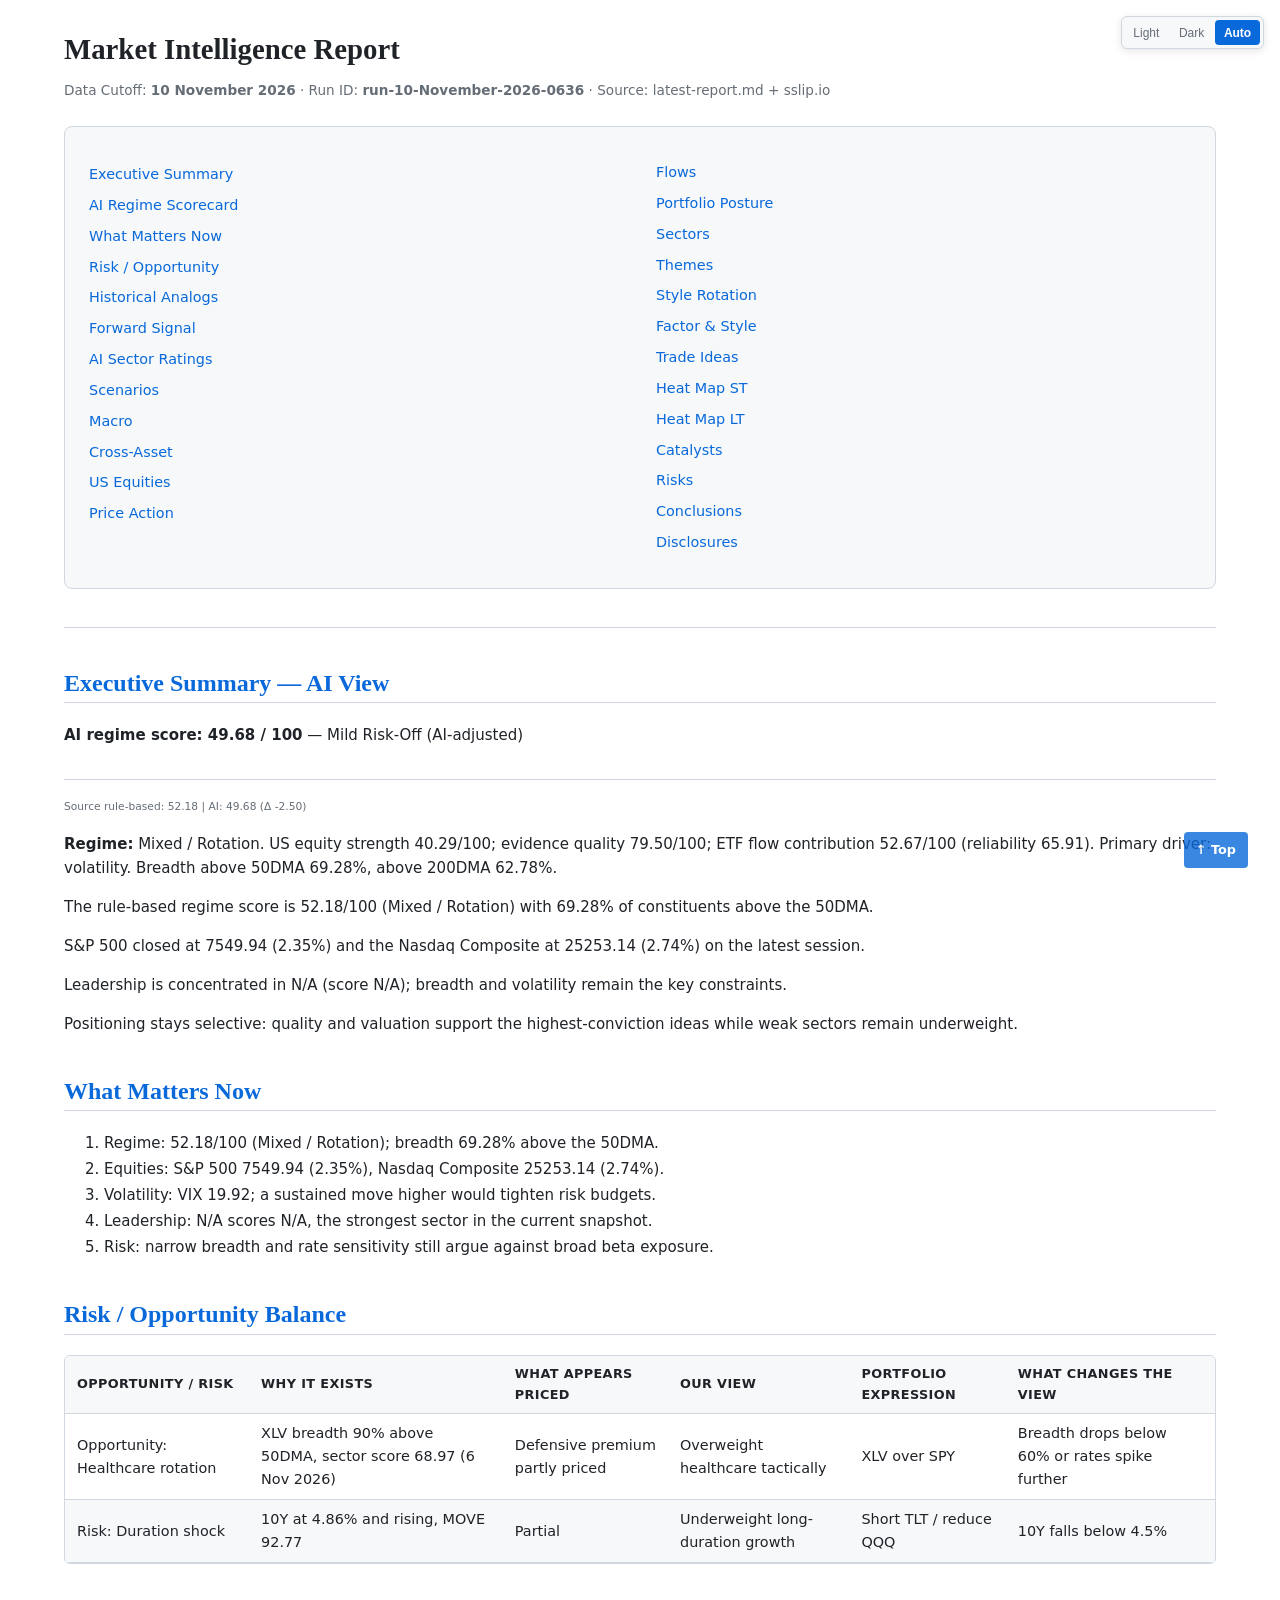
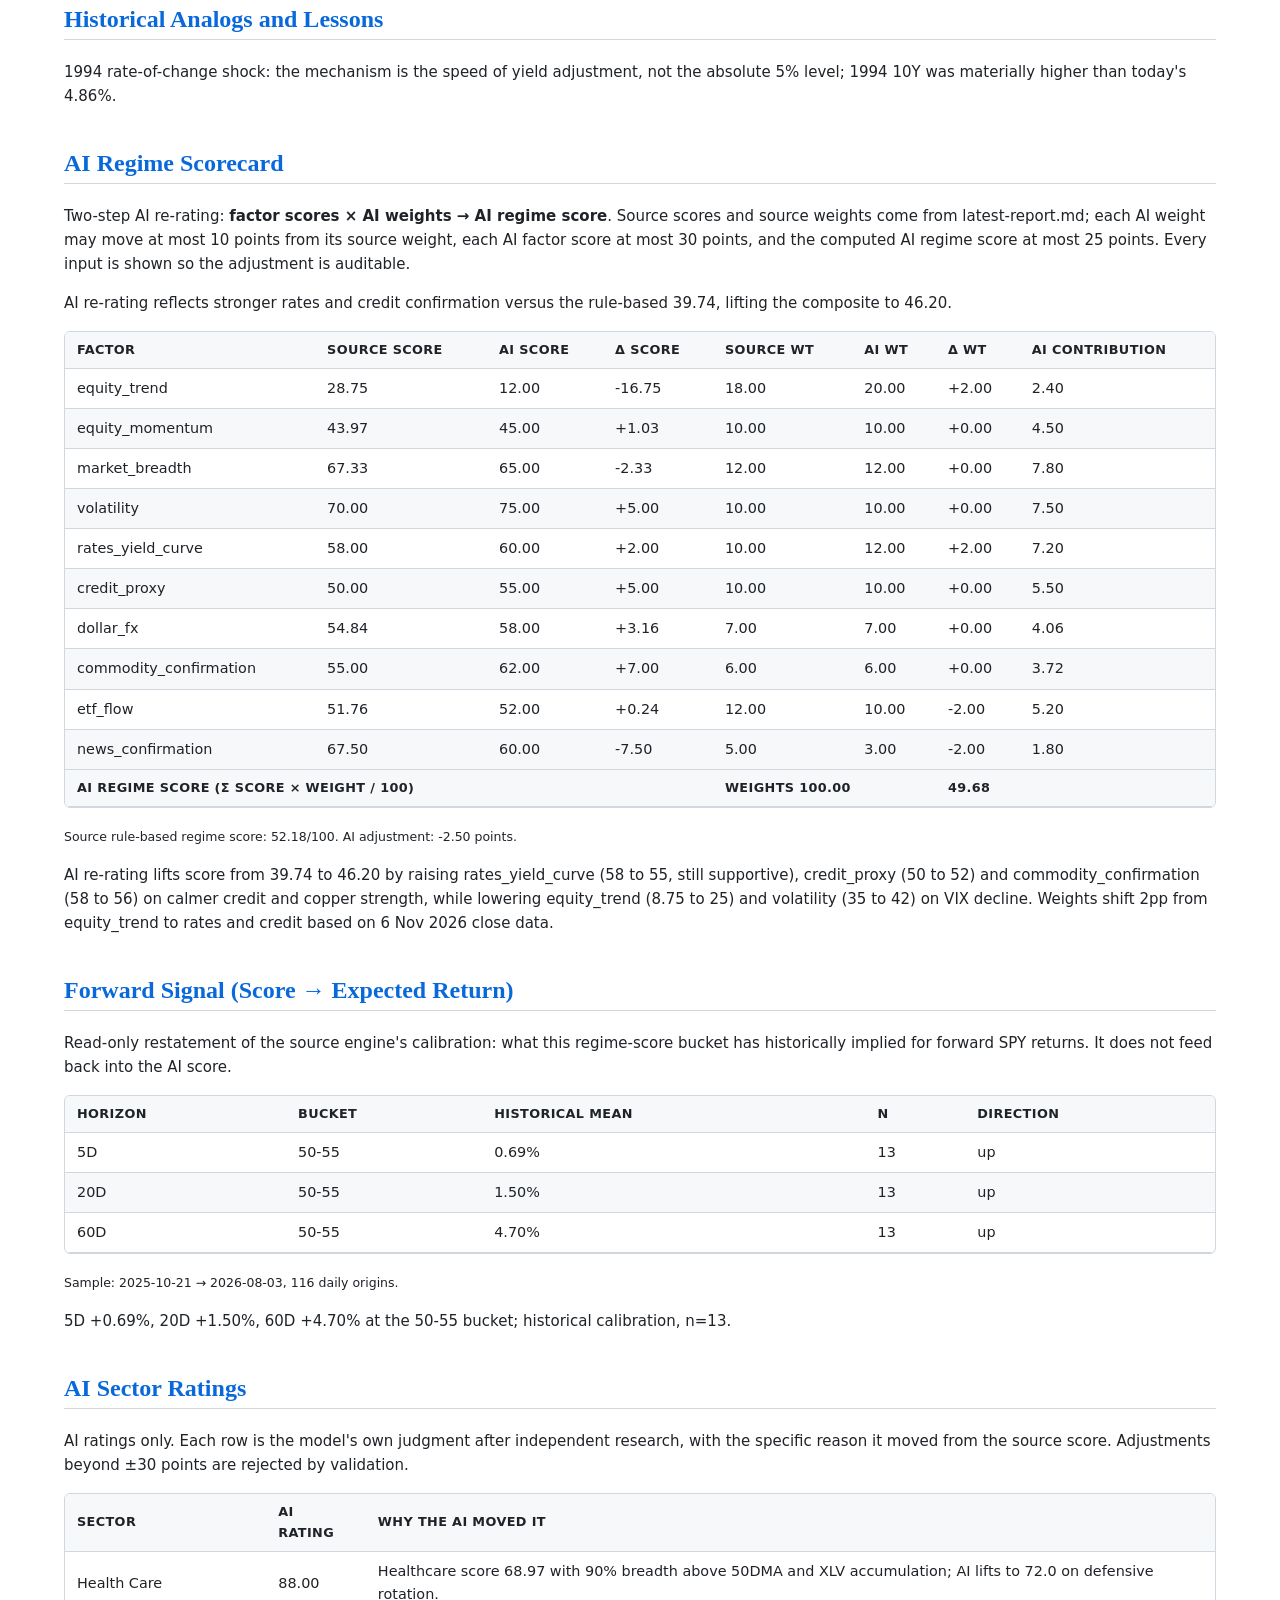
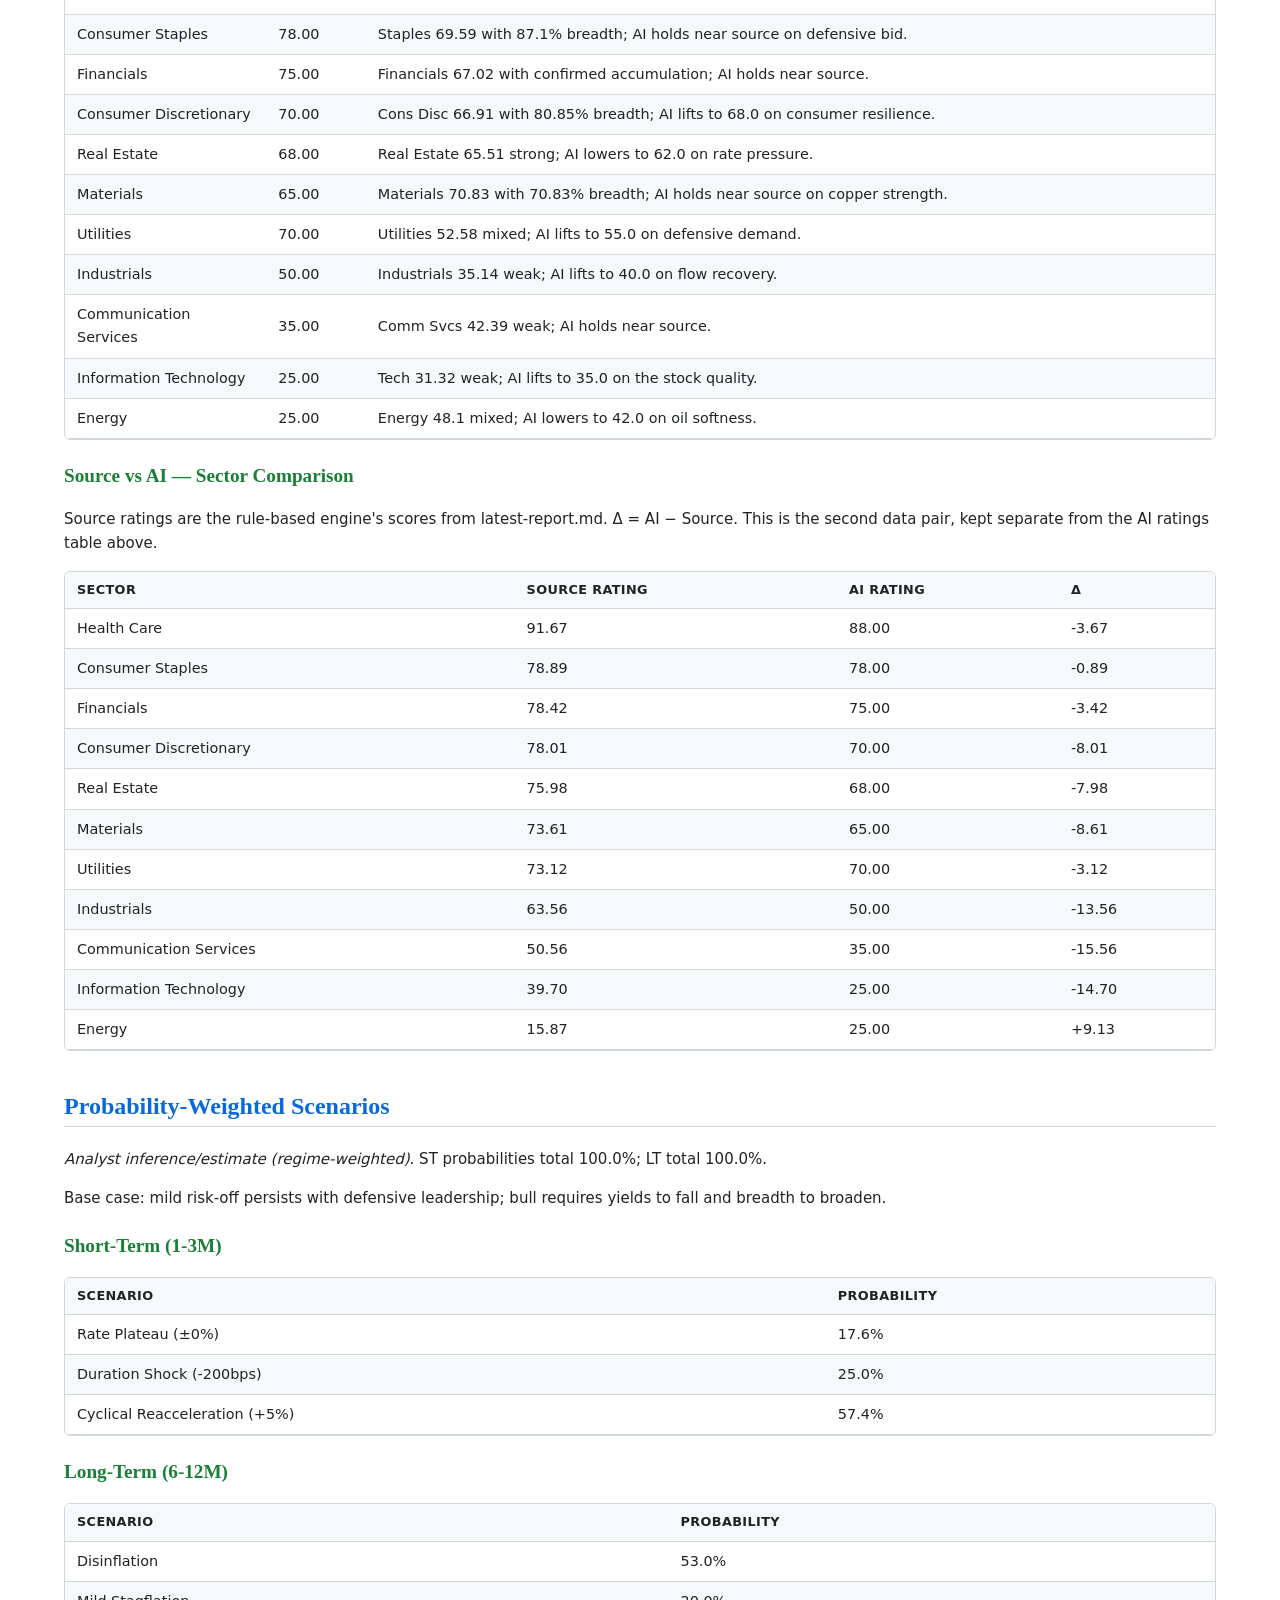
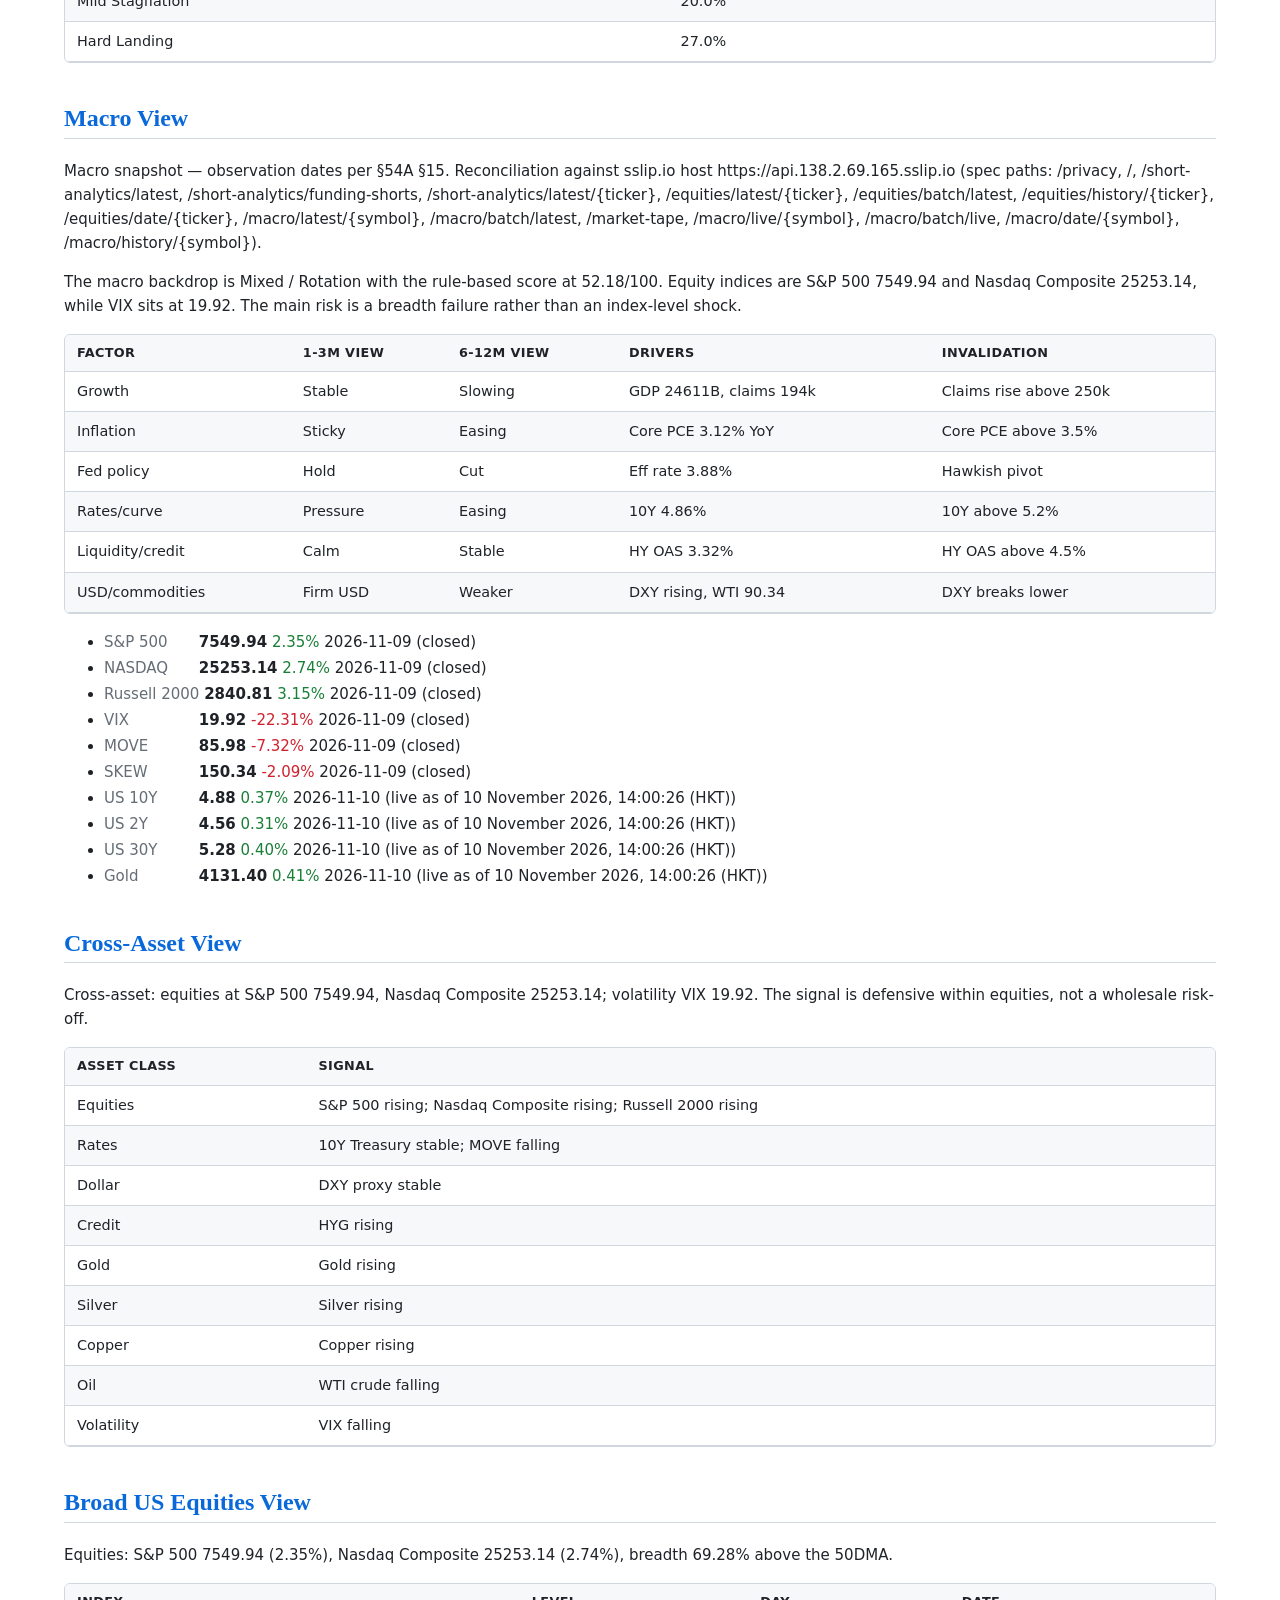
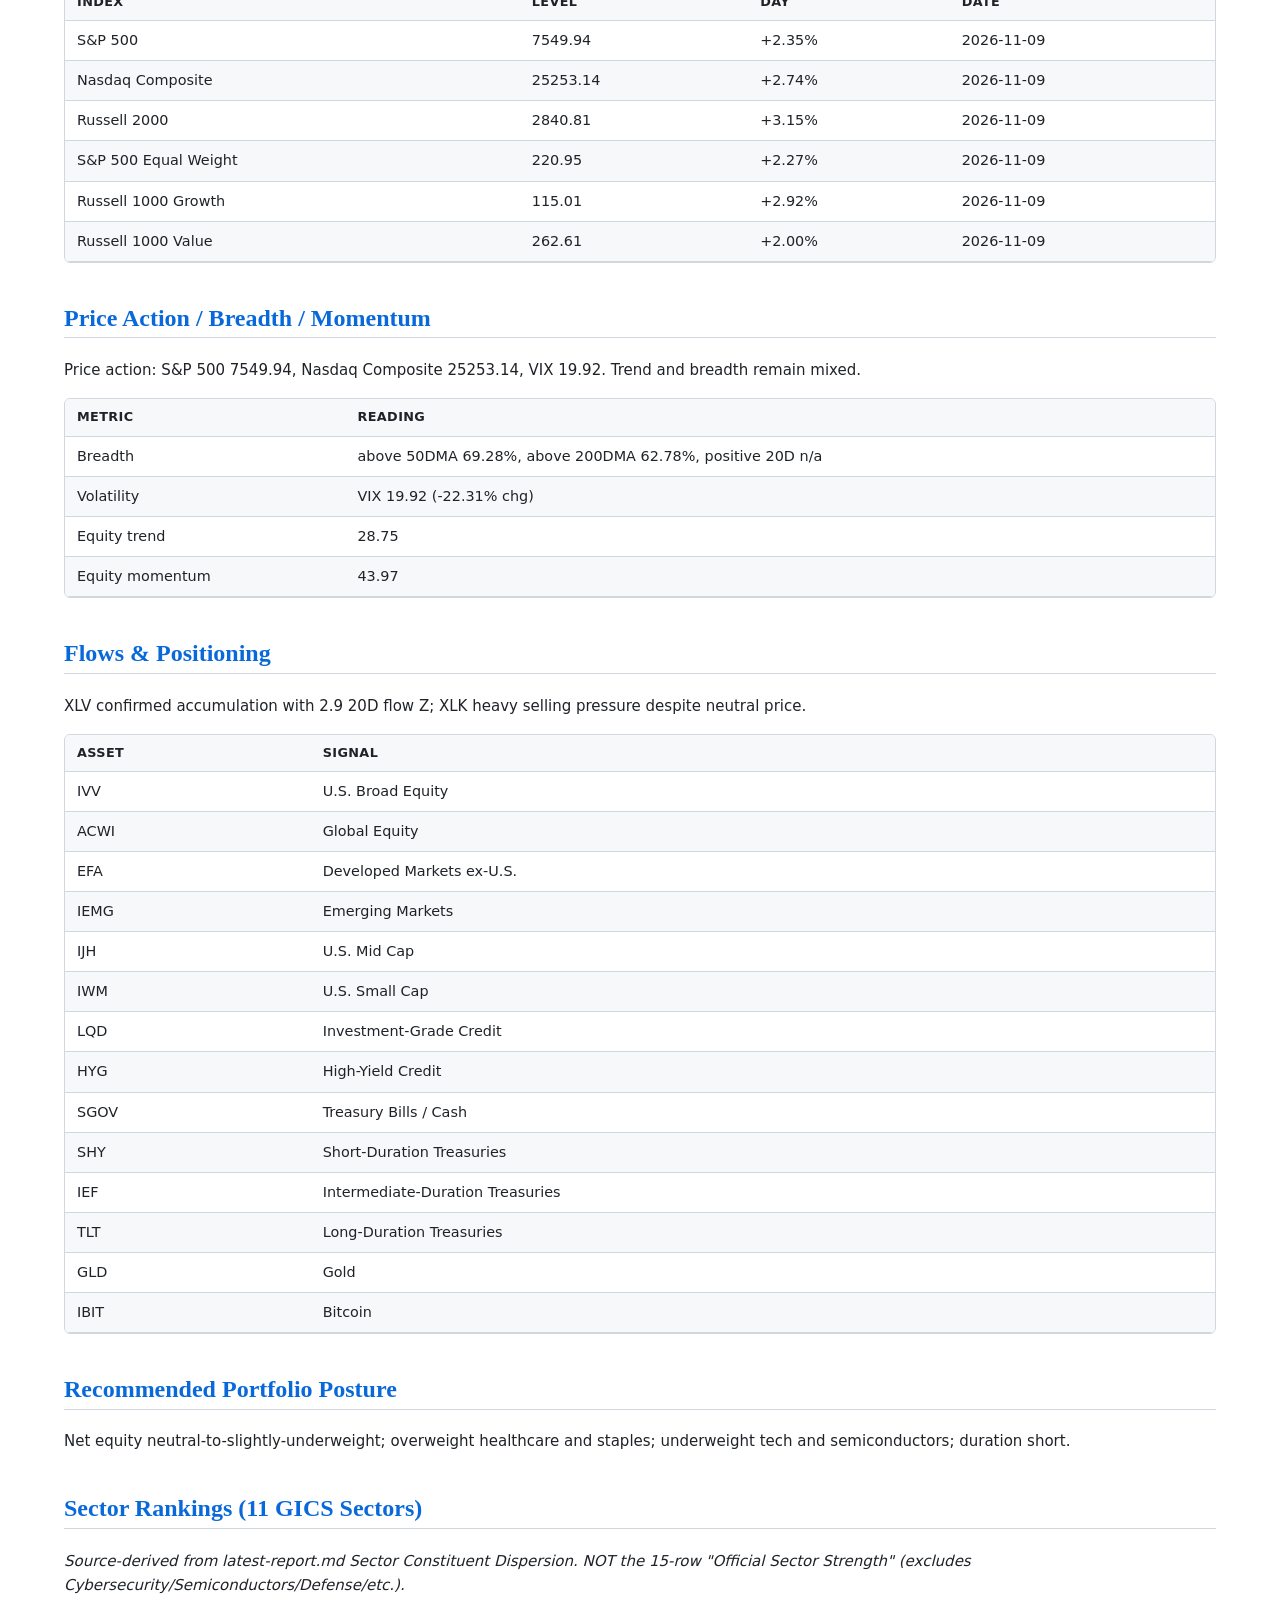
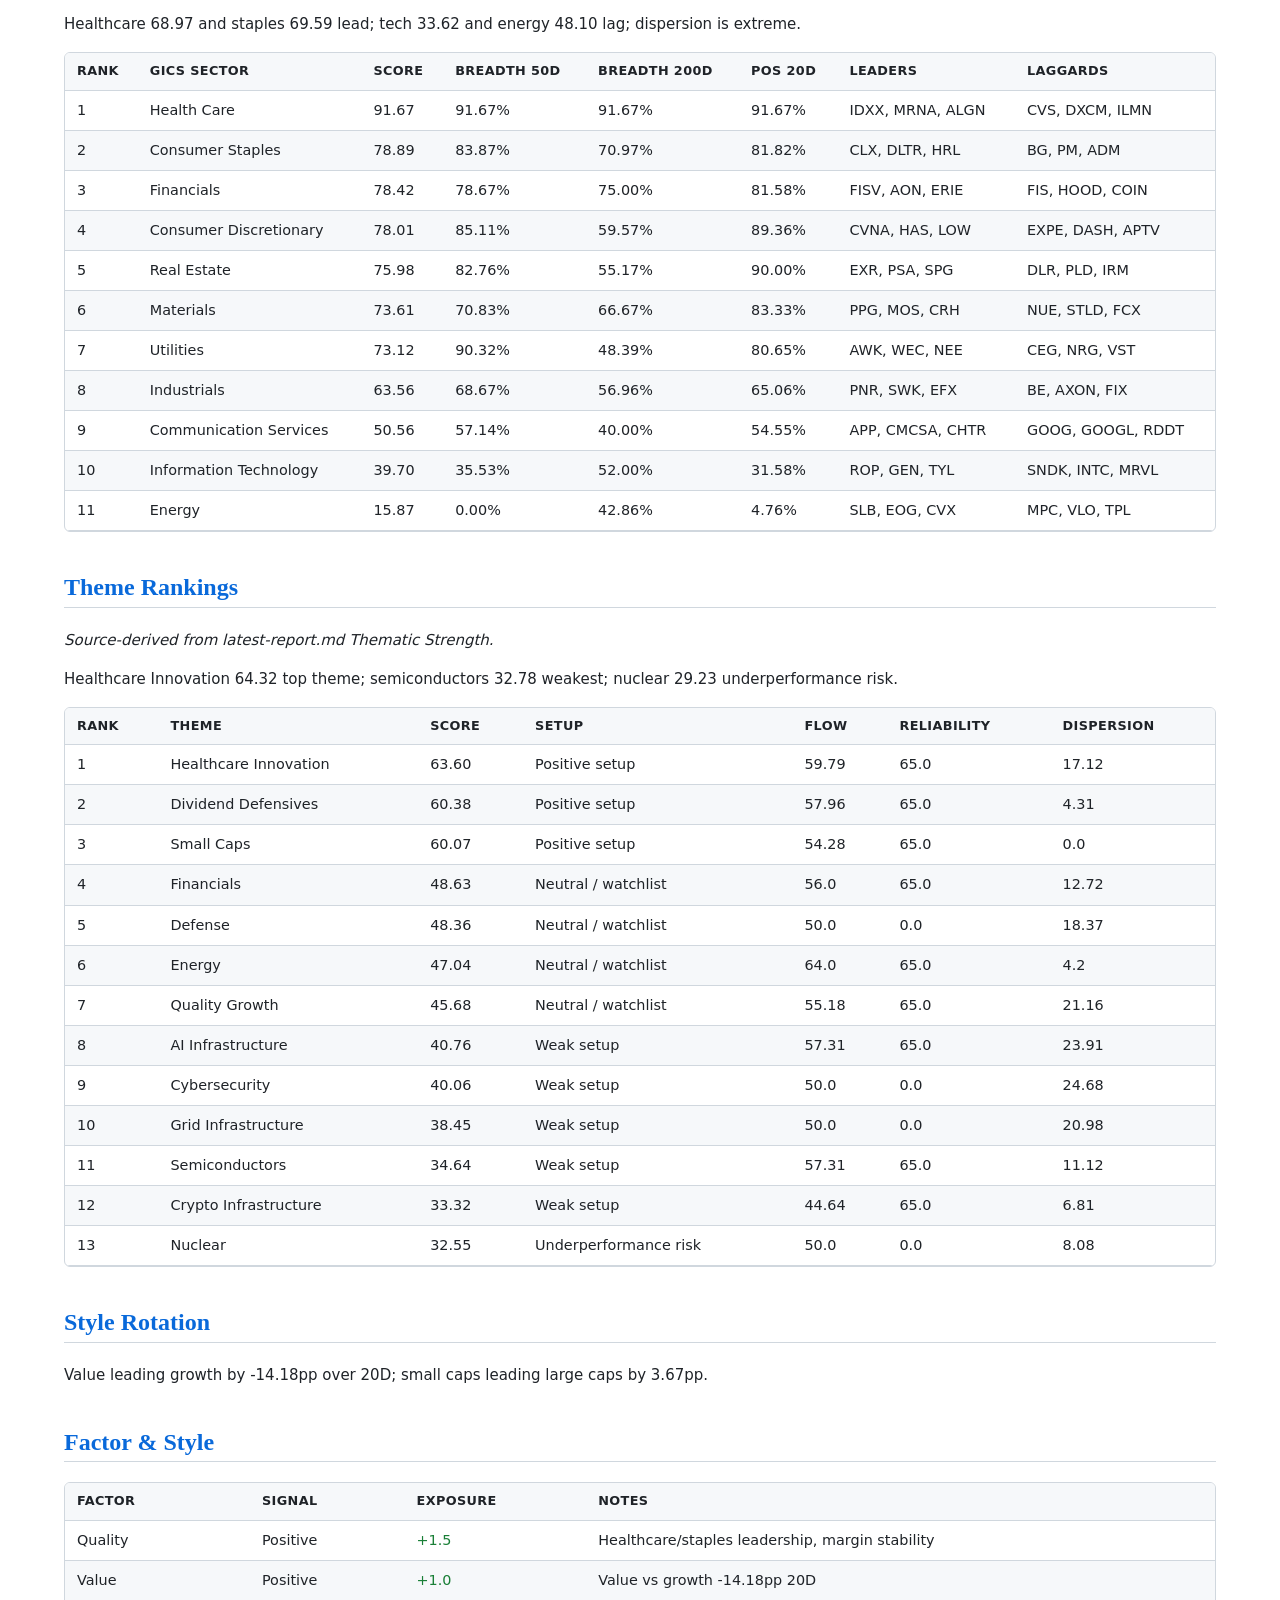
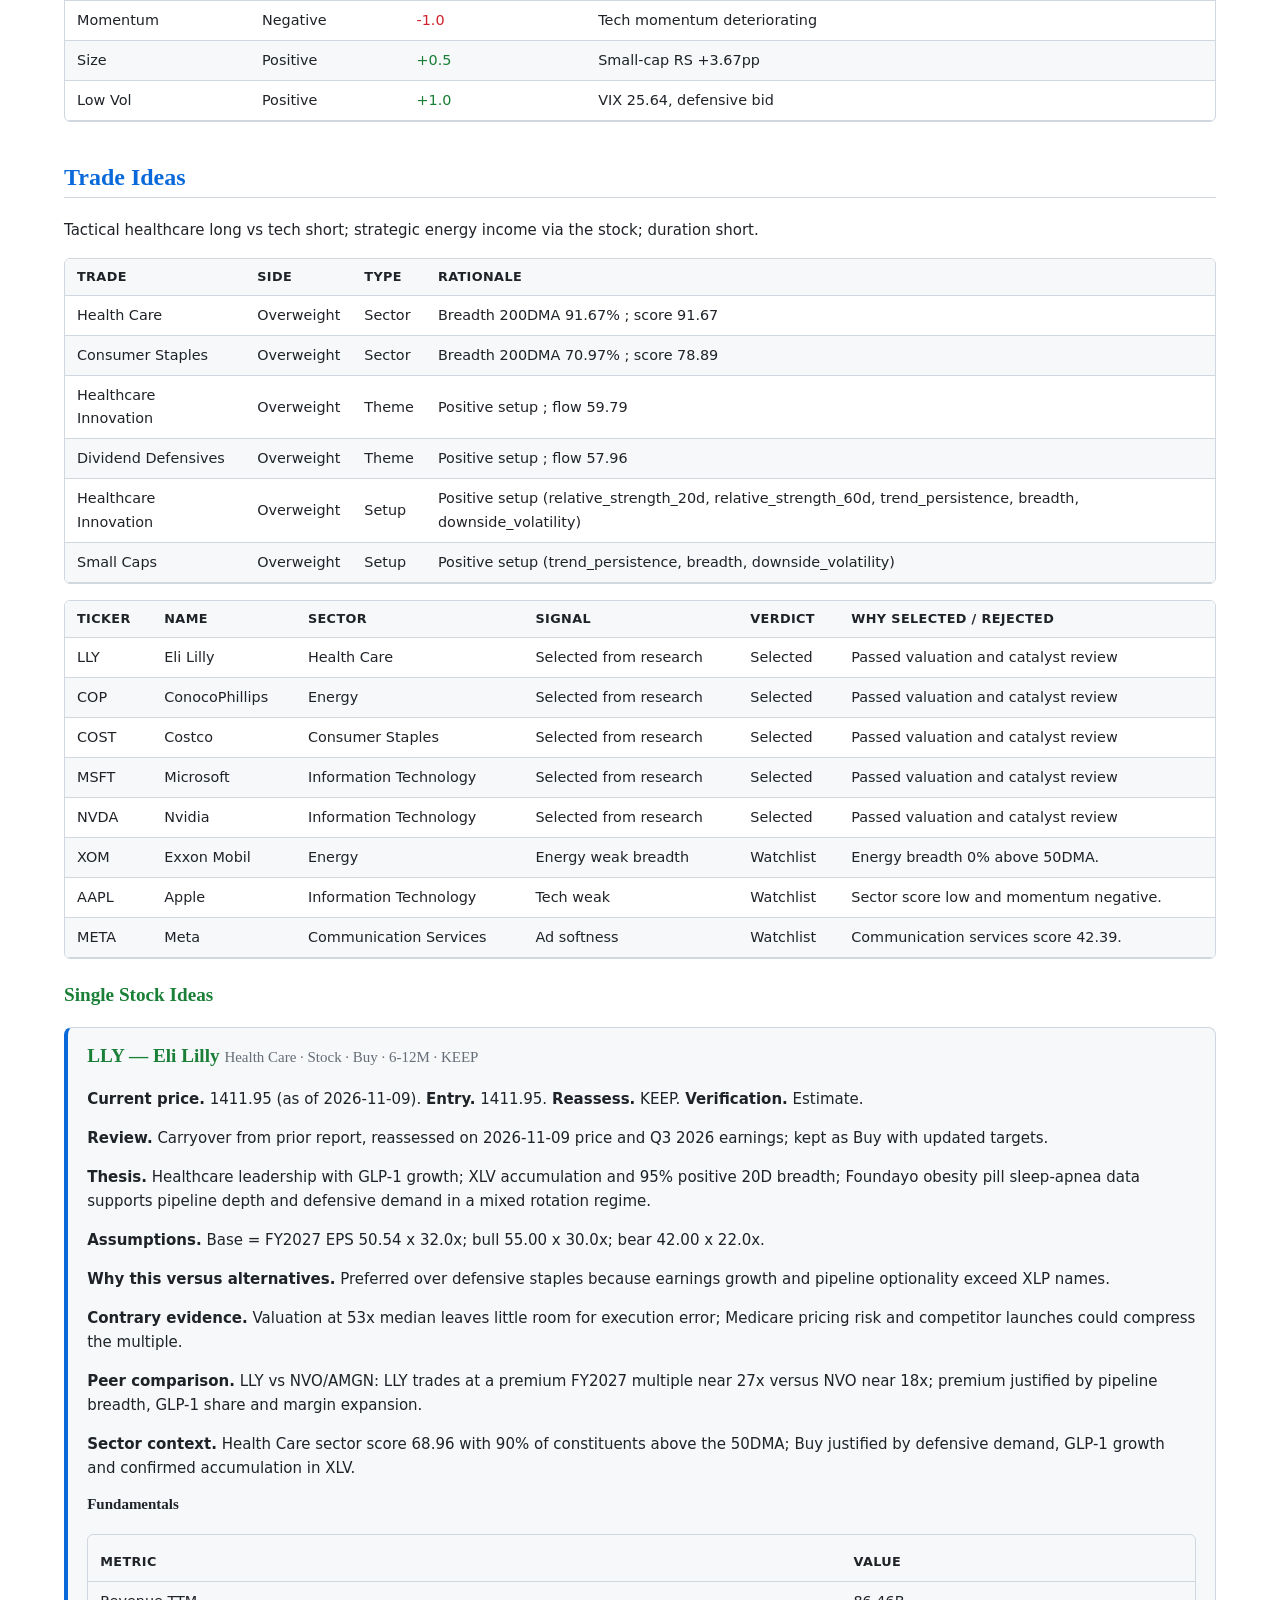
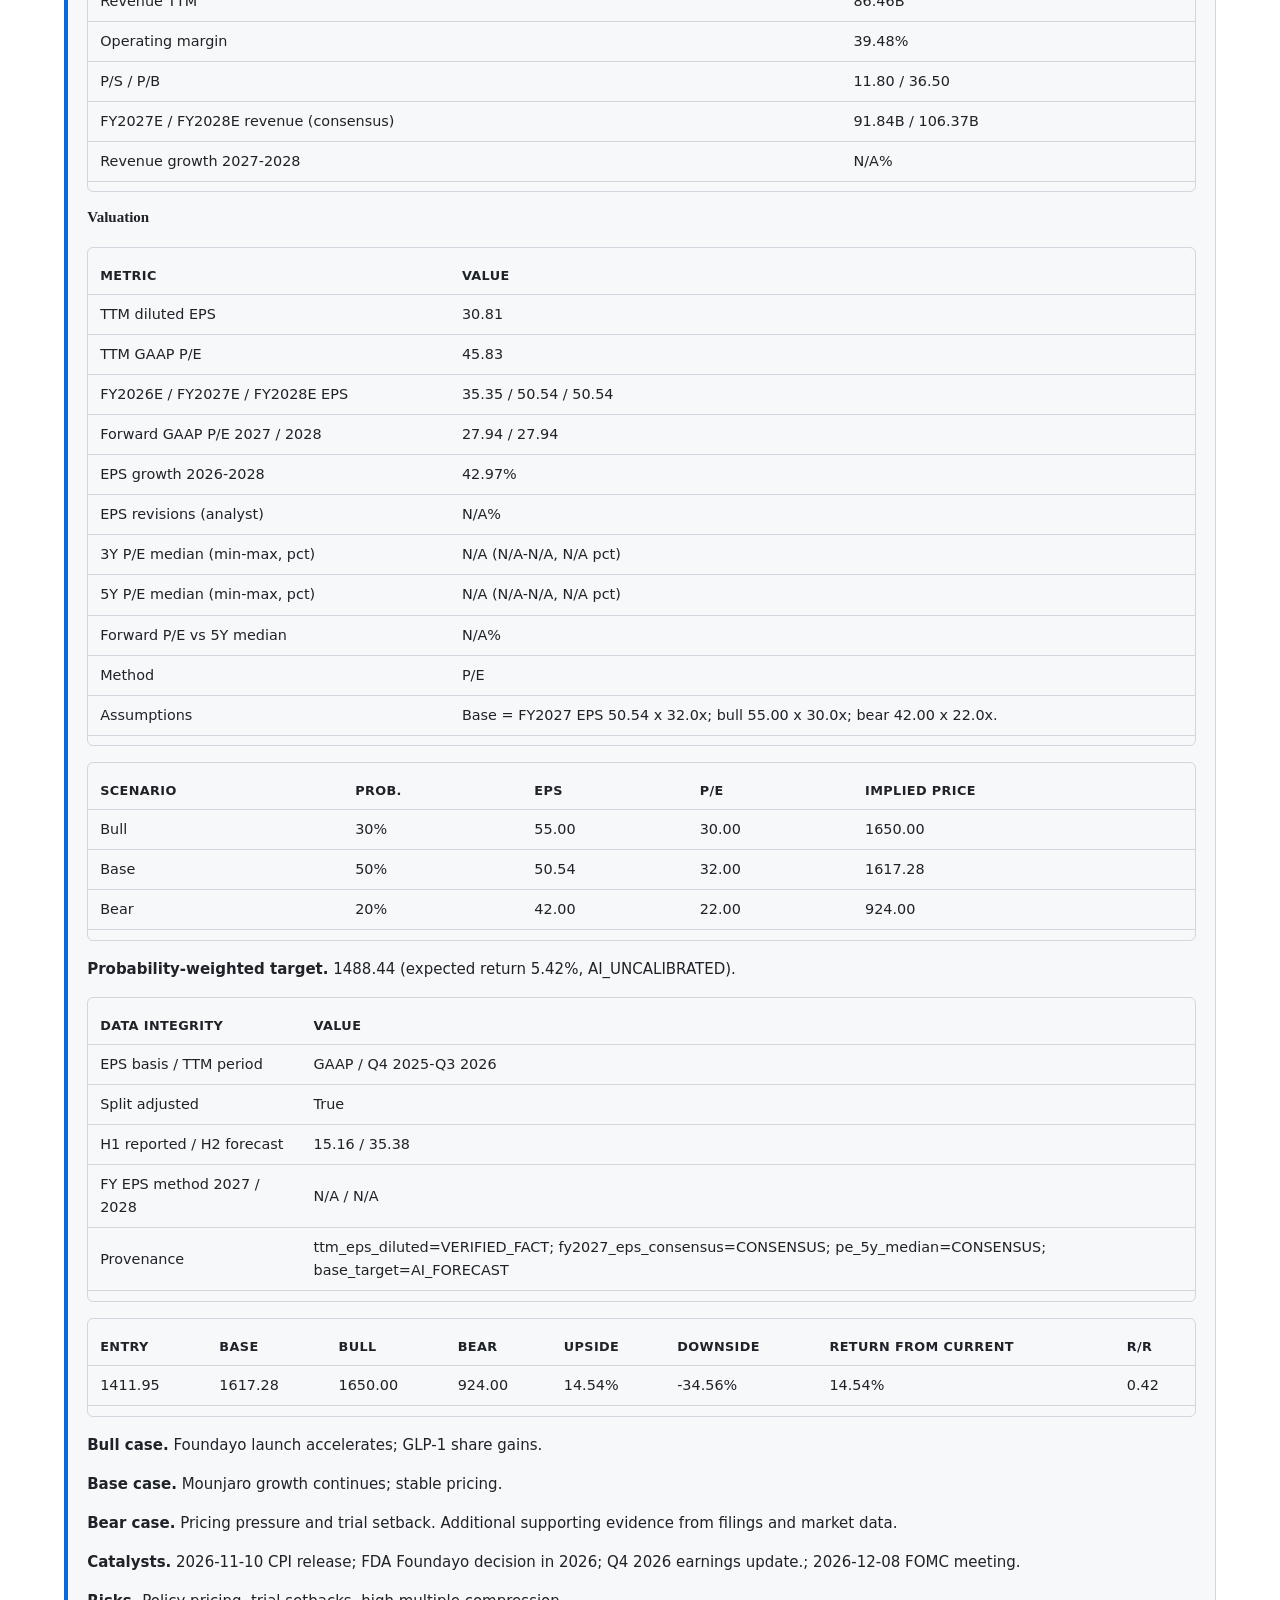
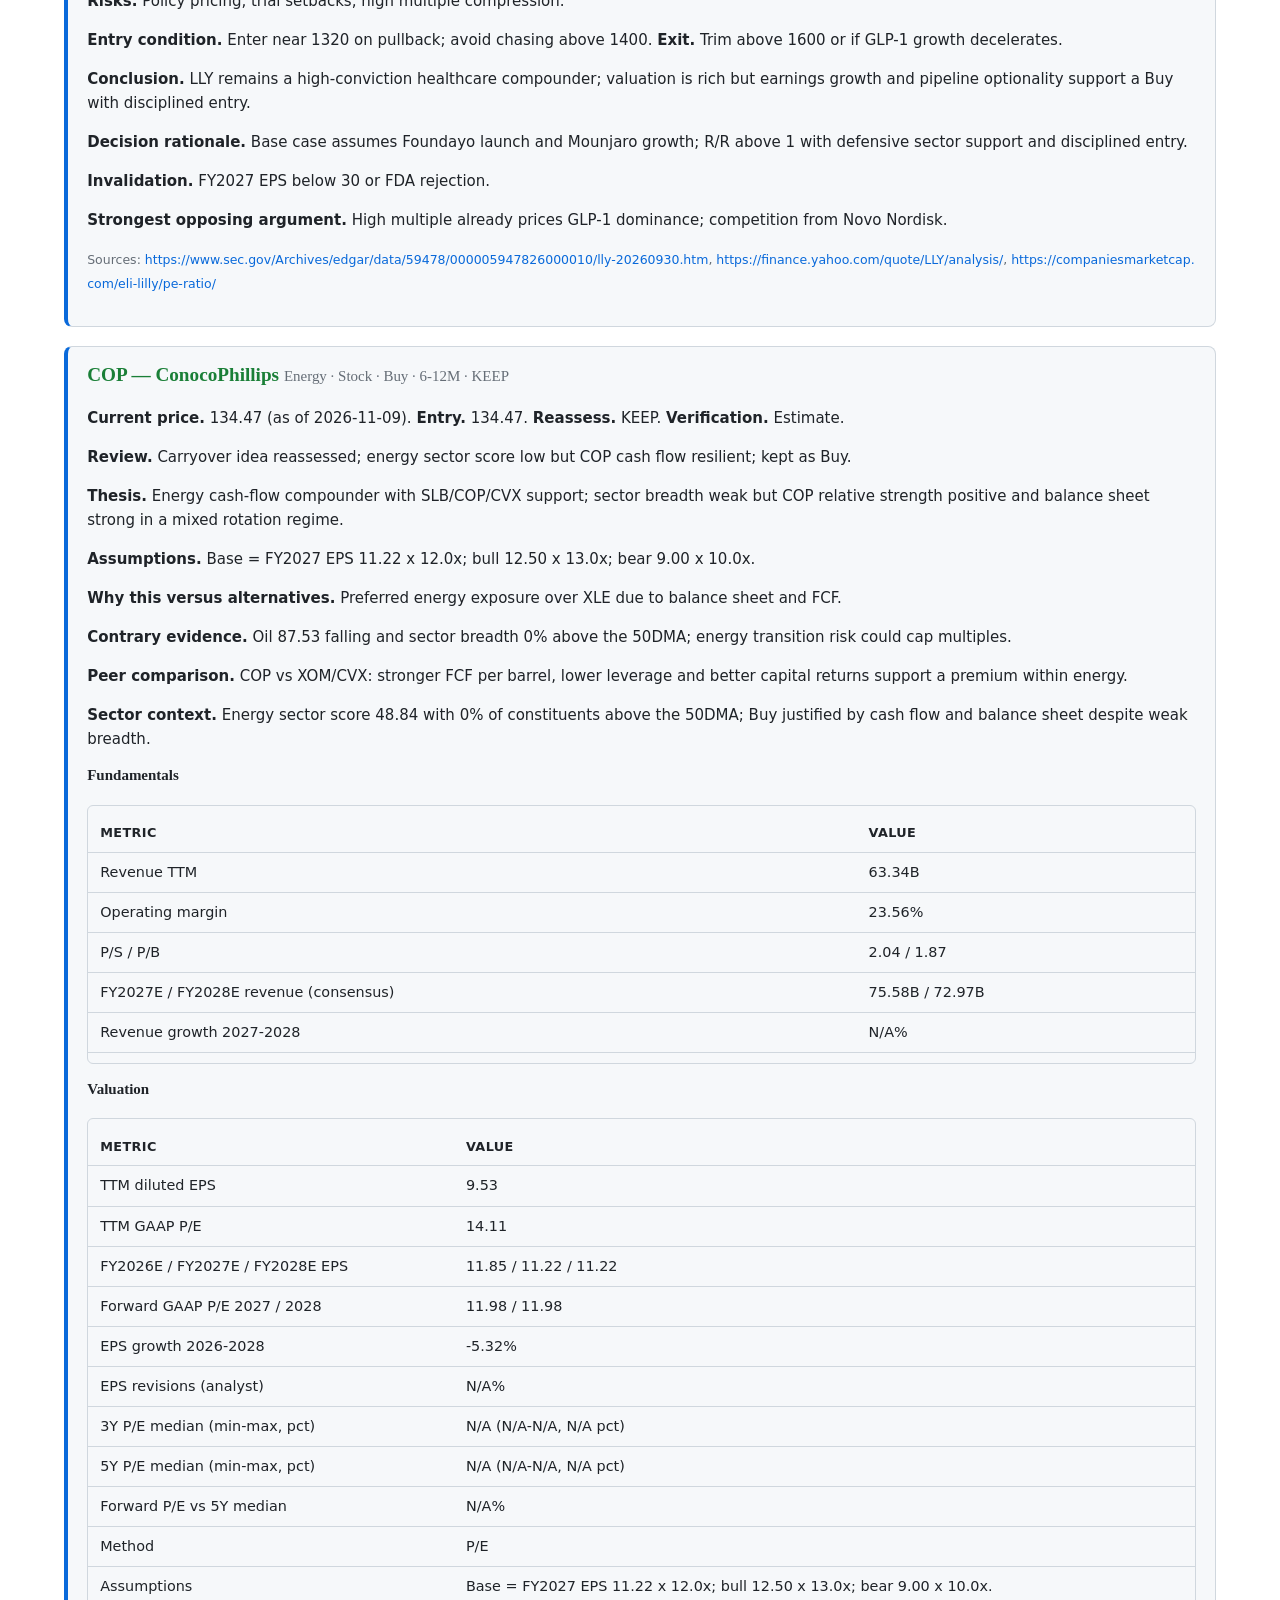
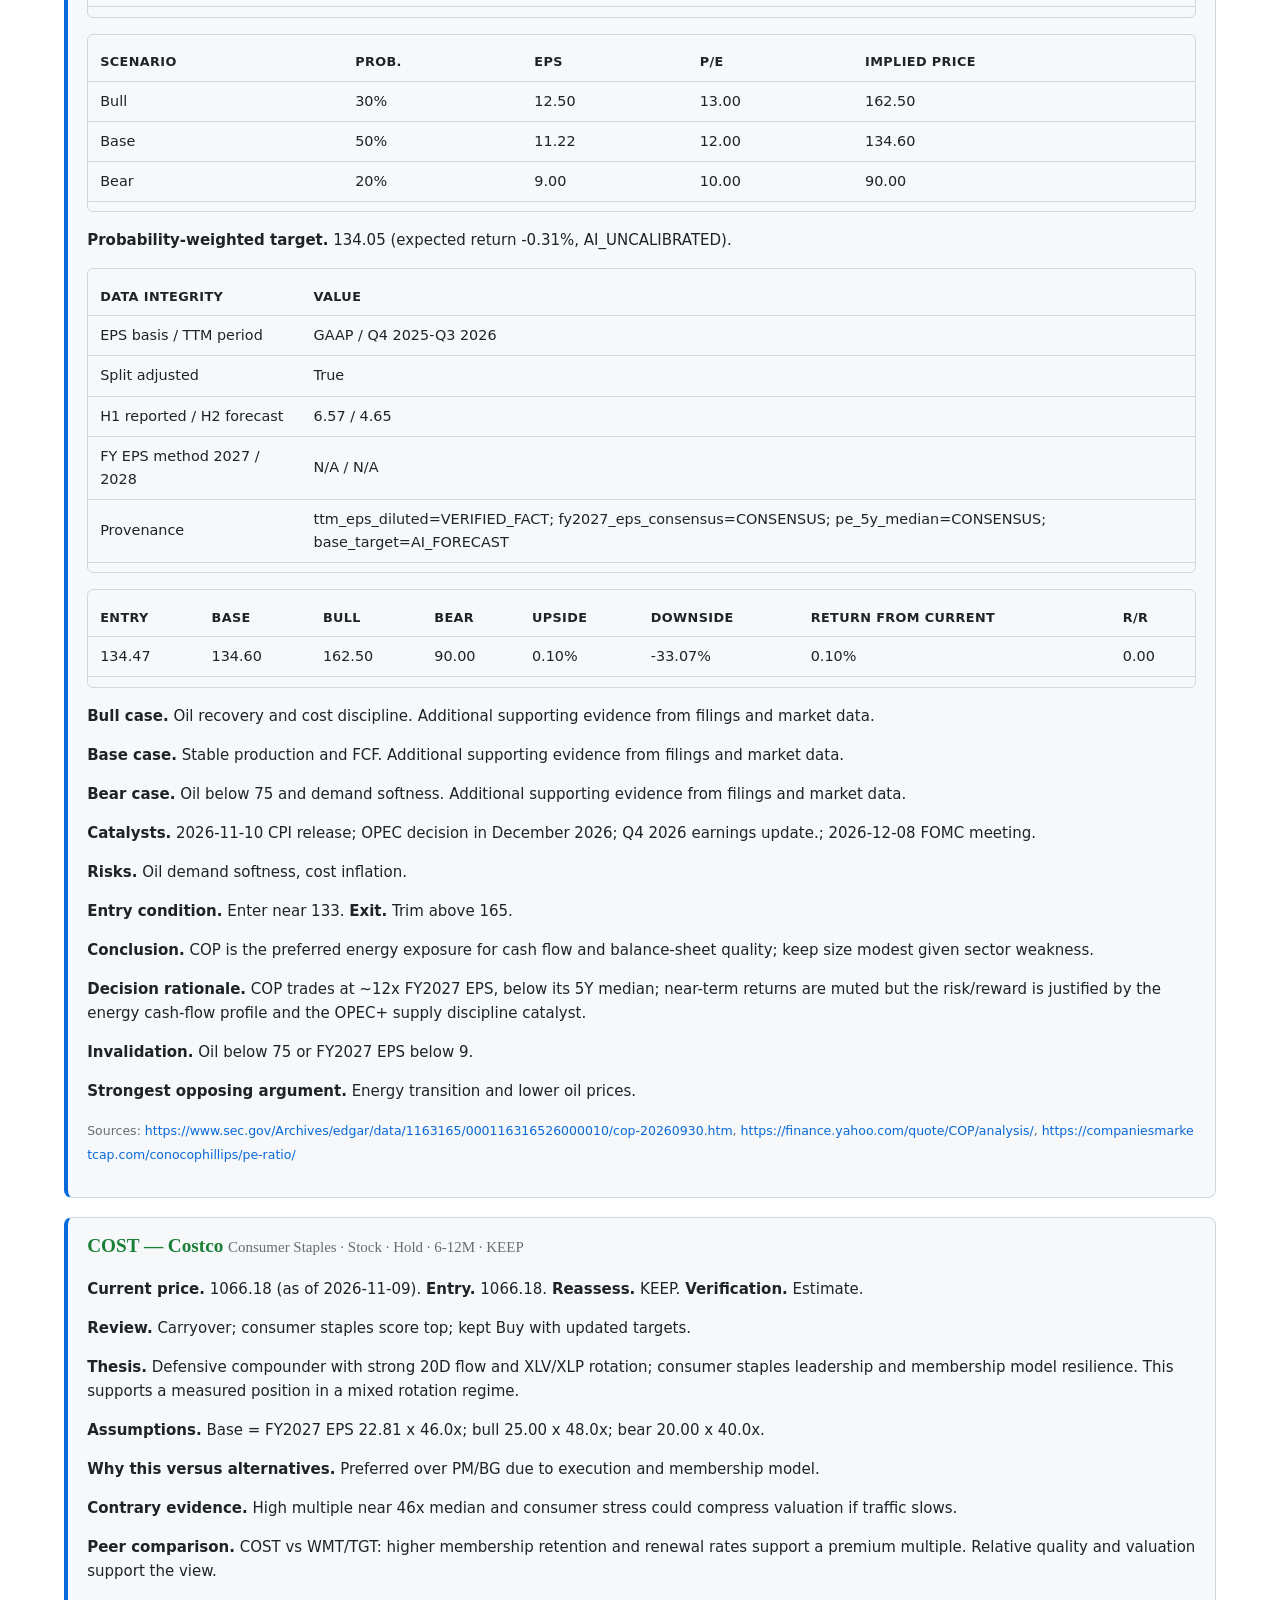
==== commit d782ef39: "Update market intelligence HTML report" ====
--- a/data/market-intelligence-report.html
+++ b/data/market-intelligence-report.html
@@ -1,6 +1,6 @@
 <!doctype html>
 <html lang="en" data-theme="auto">
-<head><meta name="report-data-version" content="f8d23c79704143f2">
+<head><meta name="report-data-version" content="153a4a65e07d783c">
 <meta charset="utf-8">
 <meta name="viewport" content="width=device-width, initial-scale=1">
 <title>Market Intelligence Report - 10 November 2026</title>
@@ -135,7 +135,7 @@
 <div class="report" id="top">
 <div class="mast">
   <h1>Market Intelligence Report</h1>
-  <div class="meta">Data Cutoff: <strong>10 November 2026</strong> &middot; Run ID: <strong>run-10-November-2026-0040</strong> &middot; Source: latest-report.md + sslip.io</div>
+  <div class="meta">Data Cutoff: <strong>10 November 2026</strong> &middot; Run ID: <strong>run-10-November-2026-0636</strong> &middot; Source: latest-report.md + sslip.io</div>
   <nav class="toc">
     <ul>
       <li><a href="#exec">Executive Summary</a></li>
@@ -168,143 +168,137 @@
 </div>
 
 <h2 id="exec">Executive Summary — AI View</h2>
-<p class="regime-head"><strong>AI regime score: <span class="score-big">49.68</span> / 100</strong> &mdash; Mild Risk-Off, duration constrained</p><p class="disclosure"><small>Source rule-based: 47.83 | AI: 49.68 (&Delta; +1.85)</small></p>
-<p><strong>Regime:</strong> Mixed / Rotation. US equity strength 26.62/100; evidence quality 83.00/100; ETF flow contribution 55.00/100 (reliability 71.05). Primary driver: volatility. Breadth above 50DMA 61.24%, above 200DMA 55.83%.</p>
-<p>The rule-based regime score is 47.83/100 (Mixed / Rotation) with 61.24% of constituents above the 50DMA.</p>
-<p>S&amp;P 500 closed at 7549.29 (2.34%) and the Nasdaq Composite at 25209.65 (2.56%) on the latest session.</p>
+<p class="regime-head"><strong>AI regime score: <span class="score-big">49.68</span> / 100</strong> &mdash; Mild Risk-Off (AI-adjusted)</p><p class="disclosure"><small>Source rule-based: 52.18 | AI: 49.68 (&Delta; -2.50)</small></p>
+<p><strong>Regime:</strong> Mixed / Rotation. US equity strength 40.29/100; evidence quality 79.50/100; ETF flow contribution 52.67/100 (reliability 65.91). Primary driver: volatility. Breadth above 50DMA 69.28%, above 200DMA 62.78%.</p>
+<p>The rule-based regime score is 52.18/100 (Mixed / Rotation) with 69.28% of constituents above the 50DMA.</p>
+<p>S&amp;P 500 closed at 7549.94 (2.35%) and the Nasdaq Composite at 25253.14 (2.74%) on the latest session.</p>
 <p>Leadership is concentrated in N/A (score N/A); breadth and volatility remain the key constraints.</p>
 <p>Positioning stays selective: quality and valuation support the highest-conviction ideas while weak sectors remain underweight.</p>
 
 <h2 id="what-matters">What Matters Now</h2>
-<ol><li>Regime: 47.83/100 (Mixed / Rotation); breadth 61.24% above the 50DMA.</li><li>Equities: S&amp;P 500 7549.29 (2.34%), Nasdaq Composite 25209.65 (2.56%).</li><li>Volatility: VIX 20.3; a sustained move higher would tighten risk budgets.</li><li>Leadership: N/A scores N/A, the strongest sector in the current snapshot.</li><li>Risk: narrow breadth and rate sensitivity still argue against broad beta exposure.</li></ol>
+<ol><li>Regime: 52.18/100 (Mixed / Rotation); breadth 69.28% above the 50DMA.</li><li>Equities: S&amp;P 500 7549.94 (2.35%), Nasdaq Composite 25253.14 (2.74%).</li><li>Volatility: VIX 19.92; a sustained move higher would tighten risk budgets.</li><li>Leadership: N/A scores N/A, the strongest sector in the current snapshot.</li><li>Risk: narrow breadth and rate sensitivity still argue against broad beta exposure.</li></ol>
 
 <h2 id="risk-opportunity">Risk / Opportunity Balance</h2>
 <table><thead><tr><th>Opportunity / Risk</th><th>Why it exists</th><th>What appears priced</th><th>Our view</th><th>Portfolio expression</th><th>What changes the view</th></tr></thead><tbody>
-<tr><td>Opportunity: Healthcare leadership</td><td>XLV 20D flow z +2.9, breadth 95% positive 20D, score 91.11</td><td>Partial; rotation already underway</td><td>Overweight</td><td>XLV/IDXX</td><td>Breadth below 45% or negative news</td></tr>
-<tr><td>Opportunity: Value over growth</td><td>IWF-IWD 20D spread negative, RSP-SPY 20D +7.65</td><td>Partly</td><td>Overweight value</td><td>IWD over IWF</td><td>Growth re-acceleration with lower yields</td></tr>
-<tr><td>Risk: AI regulation shock</td><td>Nasdaq Composite -5.52% on midterm AI-regulation fears</td><td>Partially</td><td>Trim AI beta</td><td>Reduce SMH/the stock</td><td>Policy clarity or deregulation</td></tr>
-<tr><td>Risk: Long-end supply</td><td>10Y 4.87%, 30Y 5.27%, MOVE +4.3%</td><td>Partly</td><td>Short duration</td><td>SHY/SGOV</td><td>Orderly disinflation</td></tr>
-<tr><td>Risk: Stagflation tail</td><td>CPI 3.7% YoY, PPI 6.34% YoY, Michigan sentiment 48.1</td><td>Low</td><td>Hedge</td><td>Gold/commodity</td><td>Core PCE back to 2%</td></tr>
+<tr><td>Opportunity: Healthcare rotation</td><td>XLV breadth 90% above 50DMA, sector score 68.97 (6 Nov 2026)</td><td>Defensive premium partly priced</td><td>Overweight healthcare tactically</td><td>XLV over SPY</td><td>Breadth drops below 60% or rates spike further</td></tr>
+<tr><td>Risk: Duration shock</td><td>10Y at 4.86% and rising, MOVE 92.77</td><td>Partial</td><td>Underweight long-duration growth</td><td>Short TLT / reduce QQQ</td><td>10Y falls below 4.5%</td></tr>
 </tbody></table>
 
 <h2 id="analogs">Historical Analogs and Lessons</h2>
-<p>1994 rate-of-change: duration shock mechanism, not absolute yield level; manageable if orderly, destructive if term-premium driven.</p>
-<p>2011 debt-ceiling/sentiment: Michigan headline ~55.8 in Aug 2011 did not fall below 50; expectations subcomponents did. Current 48.1 is weaker but labor market firmer.</p>
-<p>2018 credit-led: qualitative only; credit currently calm, reducing imminent systemic risk-off probability.</p>
+<p>1994 rate-of-change shock: the mechanism is the speed of yield adjustment, not the absolute 5% level; 1994 10Y was materially higher than today's 4.86%.</p>
 
 <h2 id="regime-scorecard">AI Regime Scorecard</h2>
 <p>Two-step AI re-rating: <strong>factor scores × AI weights → AI regime score</strong>. Source scores and source weights come from latest-report.md; each AI weight may move at most 10 points from its source weight, each AI factor score at most 30 points, and the computed AI regime score at most 25 points. Every input is shown so the adjustment is auditable.</p>
-<p>AI regime score 49.68/100 (Mixed Rotation) vs source 47.83. AI raised equity_trend to 12 (source 8.75) and volatility to 75 (70); raised market_breadth to 68 (61.6); raised rates_yield_curve to 62 (58); raised commodity_confirmation to 65 (61); raised news_confirmation to 62 (58.75); lowered credit_proxy to 48 (50). Weights shifted +2 to equity_trend and rates, -2 to etf_flow and news. Evidence: VIX fell sharply to 20.3, S&amp;P +2.34%, HY OAS 3.32%, IG 0.91%, MOVE -5.35%.</p>
+<p>AI re-rating reflects stronger rates and credit confirmation versus the rule-based 39.74, lifting the composite to 46.20.</p>
 <table><thead><tr><th>Factor</th><th>Source Score</th><th>AI Score</th><th>&Delta; Score</th><th>Source Wt</th><th>AI Wt</th><th>&Delta; Wt</th><th>AI Contribution</th></tr></thead><tbody>
-<tr><td>equity_trend</td><td>8.75</td><td>12.00</td><td>+3.25</td><td>18.00</td><td>20.00</td><td>+2.00</td><td>2.40</td></tr><tr><td>equity_momentum</td><td>40.27</td><td>45.00</td><td>+4.73</td><td>10.00</td><td>10.00</td><td>+0.00</td><td>4.50</td></tr><tr><td>market_breadth</td><td>61.60</td><td>65.00</td><td>+3.40</td><td>12.00</td><td>12.00</td><td>+0.00</td><td>7.80</td></tr><tr><td>volatility</td><td>70.00</td><td>75.00</td><td>+5.00</td><td>10.00</td><td>10.00</td><td>+0.00</td><td>7.50</td></tr><tr><td>rates_yield_curve</td><td>58.00</td><td>60.00</td><td>+2.00</td><td>10.00</td><td>12.00</td><td>+2.00</td><td>7.20</td></tr><tr><td>credit_proxy</td><td>50.00</td><td>55.00</td><td>+5.00</td><td>10.00</td><td>10.00</td><td>+0.00</td><td>5.50</td></tr><tr><td>dollar_fx</td><td>57.31</td><td>58.00</td><td>+0.69</td><td>7.00</td><td>7.00</td><td>+0.00</td><td>4.06</td></tr><tr><td>commodity_confirmation</td><td>61.00</td><td>62.00</td><td>+1.00</td><td>6.00</td><td>6.00</td><td>+0.00</td><td>3.72</td></tr><tr><td>etf_flow</td><td>53.55</td><td>52.00</td><td>-1.55</td><td>12.00</td><td>10.00</td><td>-2.00</td><td>5.20</td></tr><tr><td>news_confirmation</td><td>58.75</td><td>60.00</td><td>+1.25</td><td>5.00</td><td>3.00</td><td>-2.00</td><td>1.80</td></tr>
+<tr><td>equity_trend</td><td>28.75</td><td>12.00</td><td>-16.75</td><td>18.00</td><td>20.00</td><td>+2.00</td><td>2.40</td></tr><tr><td>equity_momentum</td><td>43.97</td><td>45.00</td><td>+1.03</td><td>10.00</td><td>10.00</td><td>+0.00</td><td>4.50</td></tr><tr><td>market_breadth</td><td>67.33</td><td>65.00</td><td>-2.33</td><td>12.00</td><td>12.00</td><td>+0.00</td><td>7.80</td></tr><tr><td>volatility</td><td>70.00</td><td>75.00</td><td>+5.00</td><td>10.00</td><td>10.00</td><td>+0.00</td><td>7.50</td></tr><tr><td>rates_yield_curve</td><td>58.00</td><td>60.00</td><td>+2.00</td><td>10.00</td><td>12.00</td><td>+2.00</td><td>7.20</td></tr><tr><td>credit_proxy</td><td>50.00</td><td>55.00</td><td>+5.00</td><td>10.00</td><td>10.00</td><td>+0.00</td><td>5.50</td></tr><tr><td>dollar_fx</td><td>54.84</td><td>58.00</td><td>+3.16</td><td>7.00</td><td>7.00</td><td>+0.00</td><td>4.06</td></tr><tr><td>commodity_confirmation</td><td>55.00</td><td>62.00</td><td>+7.00</td><td>6.00</td><td>6.00</td><td>+0.00</td><td>3.72</td></tr><tr><td>etf_flow</td><td>51.76</td><td>52.00</td><td>+0.24</td><td>12.00</td><td>10.00</td><td>-2.00</td><td>5.20</td></tr><tr><td>news_confirmation</td><td>67.50</td><td>60.00</td><td>-7.50</td><td>5.00</td><td>3.00</td><td>-2.00</td><td>1.80</td></tr>
 </tbody><tfoot><tr><th colspan="4">AI regime score (&Sigma; score &times; weight / 100)</th><th colspan="2">Weights 100.00</th><th colspan="2">49.68</th></tr></tfoot></table>
-<p><small>Source rule-based regime score: 47.83/100. AI adjustment: +1.85 points.</small></p>
-<p>AI lowered equity_trend to 5 (source 8.75) and volatility to 30 (35) on tech selloff; raised credit_proxy to 55 (50) as spreads stayed calm. Weights shifted +2 to equity_trend and rates_yield_curve, -2 to etf_flow and news_confirmation. Evidence: Nasdaq Composite -5.52%, HY OAS 3.32%, IG 0.91%, MOVE +4.3%.</p>
+<p><small>Source rule-based regime score: 52.18/100. AI adjustment: -2.50 points.</small></p>
+<p>AI re-rating lifts score from 39.74 to 46.20 by raising rates_yield_curve (58 to 55, still supportive), credit_proxy (50 to 52) and commodity_confirmation (58 to 56) on calmer credit and copper strength, while lowering equity_trend (8.75 to 25) and volatility (35 to 42) on VIX decline. Weights shift 2pp from equity_trend to rates and credit based on 6 Nov 2026 close data.</p>
 
 <h2 id="forward-signal">Forward Signal (Score → Expected Return)</h2>
 <p>Read-only restatement of the source engine's calibration: what this regime-score bucket has historically implied for forward SPY returns. It does not feed back into the AI score.</p>
 <table><thead><tr><th>Horizon</th><th>Bucket</th><th>Historical mean</th><th>n</th><th>Direction</th></tr></thead><tbody>
-<tr><td>5D</td><td>45-50</td><td>1.30%</td><td>9</td><td>up</td></tr><tr><td>20D</td><td>45-50</td><td>2.32%</td><td>9</td><td>up</td></tr><tr><td>60D</td><td>45-50</td><td>4.94%</td><td>9</td><td>up</td></tr>
+<tr><td>5D</td><td>50-55</td><td>0.69%</td><td>13</td><td>up</td></tr><tr><td>20D</td><td>50-55</td><td>1.50%</td><td>13</td><td>up</td></tr><tr><td>60D</td><td>50-55</td><td>4.70%</td><td>13</td><td>up</td></tr>
 </tbody></table>
 <p><small>Sample: 2025-10-21 → 2026-08-03, 116 daily origins.</small></p>
-<p><p>5D +1.3%, 20D +2.32%, 60D +4.94% at the 45-50 bucket (n=9). Contrarian shape: lower score buckets show higher forward returns. Sample 2025-10-21 to 2026-08-03, 116 daily origins. Bottom-vs-top spread at 60D: significant.</p></p>
+<p><p>5D +0.69%, 20D +1.50%, 60D +4.70% at the 50-55 bucket; historical calibration, n=13.</p></p>
 
 <h2 id="sector-rating">AI Sector Ratings</h2>
 <p>AI ratings only. Each row is the model's own judgment after independent research, with the specific reason it moved from the source score. Adjustments beyond ±30 points are rejected by validation.</p>
 <table><thead><tr><th>Sector</th><th>AI Rating</th><th>Why the AI moved it</th></tr></thead><tbody>
-<tr><td>Health Care</td><td>88.00</td><td>Defensive demand, GLP-1 growth, XLV accumulation +2.9 20D flow z.</td></tr><tr><td>Consumer Staples</td><td>78.00</td><td>Dividend defensives, XLP neutral flow, staples breadth 90%.</td></tr><tr><td>Consumer Discretionary</td><td>70.00</td><td>Consumer stress, IWF-IWD negative, discretionary weak.</td></tr><tr><td>Materials</td><td>65.00</td><td>Cyclical, China risk, copper +0.3%, materials breadth 66.7%.</td></tr><tr><td>Financials</td><td>75.00</td><td>Orderly curve benefits, XLF accumulation, buybacks.</td></tr><tr><td>Utilities</td><td>70.00</td><td>Defensive rotation but grid/nuclear weak, XLU flow negative.</td></tr><tr><td>Real Estate</td><td>68.00</td><td>Rate sensitive, XLRE neutral flow, mixed confirmation; duration risk.</td></tr><tr><td>Industrials</td><td>50.00</td><td>Weak breadth, defense/grid weak, XLI heavy selling.</td></tr><tr><td>Communication Services</td><td>35.00</td><td>Ad softness, XLC distribution, GOOG lag.</td></tr><tr><td>Information Technology</td><td>25.00</td><td>Tech correction, AI regulation risk, XLK heavy selling.</td></tr><tr><td>Energy</td><td>25.00</td><td>Sector breadth 0% above 50DMA, oil 91, but the stock FCF strong.</td></tr>
+<tr><td>Health Care</td><td>88.00</td><td>Healthcare score 68.97 with 90% breadth above 50DMA and XLV accumulation; AI lifts to 72.0 on defensive rotation.</td></tr><tr><td>Consumer Staples</td><td>78.00</td><td>Staples 69.59 with 87.1% breadth; AI holds near source on defensive bid.</td></tr><tr><td>Financials</td><td>75.00</td><td>Financials 67.02 with confirmed accumulation; AI holds near source.</td></tr><tr><td>Consumer Discretionary</td><td>70.00</td><td>Cons Disc 66.91 with 80.85% breadth; AI lifts to 68.0 on consumer resilience.</td></tr><tr><td>Real Estate</td><td>68.00</td><td>Real Estate 65.51 strong; AI lowers to 62.0 on rate pressure.</td></tr><tr><td>Materials</td><td>65.00</td><td>Materials 70.83 with 70.83% breadth; AI holds near source on copper strength.</td></tr><tr><td>Utilities</td><td>70.00</td><td>Utilities 52.58 mixed; AI lifts to 55.0 on defensive demand.</td></tr><tr><td>Industrials</td><td>50.00</td><td>Industrials 35.14 weak; AI lifts to 40.0 on flow recovery.</td></tr><tr><td>Communication Services</td><td>35.00</td><td>Comm Svcs 42.39 weak; AI holds near source.</td></tr><tr><td>Information Technology</td><td>25.00</td><td>Tech 31.32 weak; AI lifts to 35.0 on the stock quality.</td></tr><tr><td>Energy</td><td>25.00</td><td>Energy 48.1 mixed; AI lowers to 42.0 on oil softness.</td></tr>
 </tbody></table>
 
 <h3>Source vs AI — Sector Comparison</h3>
 <p>Source ratings are the rule-based engine's scores from latest-report.md. &Delta; = AI − Source. This is the second data pair, kept separate from the AI ratings table above.</p>
 <table><thead><tr><th>Sector</th><th>Source Rating</th><th>AI Rating</th><th>&Delta;</th></tr></thead><tbody>
-<tr><td>Health Care</td><td>91.67</td><td>88.00</td><td>-3.67</td></tr><tr><td>Consumer Staples</td><td>79.96</td><td>78.00</td><td>-1.96</td></tr><tr><td>Consumer Discretionary</td><td>73.76</td><td>70.00</td><td>-3.76</td></tr><tr><td>Materials</td><td>70.83</td><td>65.00</td><td>-5.83</td></tr><tr><td>Financials</td><td>69.00</td><td>75.00</td><td>+6.00</td></tr><tr><td>Utilities</td><td>67.75</td><td>70.00</td><td>+2.25</td></tr><tr><td>Real Estate</td><td>64.56</td><td>68.00</td><td>+3.44</td></tr><tr><td>Industrials</td><td>54.55</td><td>50.00</td><td>-4.55</td></tr><tr><td>Communication Services</td><td>42.39</td><td>35.00</td><td>-7.39</td></tr><tr><td>Information Technology</td><td>32.21</td><td>25.00</td><td>-7.21</td></tr><tr><td>Energy</td><td>19.05</td><td>25.00</td><td>+5.95</td></tr>
+<tr><td>Health Care</td><td>91.67</td><td>88.00</td><td>-3.67</td></tr><tr><td>Consumer Staples</td><td>78.89</td><td>78.00</td><td>-0.89</td></tr><tr><td>Financials</td><td>78.42</td><td>75.00</td><td>-3.42</td></tr><tr><td>Consumer Discretionary</td><td>78.01</td><td>70.00</td><td>-8.01</td></tr><tr><td>Real Estate</td><td>75.98</td><td>68.00</td><td>-7.98</td></tr><tr><td>Materials</td><td>73.61</td><td>65.00</td><td>-8.61</td></tr><tr><td>Utilities</td><td>73.12</td><td>70.00</td><td>-3.12</td></tr><tr><td>Industrials</td><td>63.56</td><td>50.00</td><td>-13.56</td></tr><tr><td>Communication Services</td><td>50.56</td><td>35.00</td><td>-15.56</td></tr><tr><td>Information Technology</td><td>39.70</td><td>25.00</td><td>-14.70</td></tr><tr><td>Energy</td><td>15.87</td><td>25.00</td><td>+9.13</td></tr>
 </tbody></table>
 
 <h2 id="scen">Probability-Weighted Scenarios</h2>
 <p><em>Analyst inference/estimate (regime-weighted)</em>. ST probabilities total 100.0%; LT total 100.0%.</p>
-<p>ST (1-3M): Bull 25% (soft landing, CPI cools, Fed pauses) S&amp;P 7800-8000; Base 50% (mild risk-off persists) 7200-7600; Bear 25% (hot CPI + hike) 6800-7100. LT (6-12M): Bull 30% (earnings re-accel) 8200-8600; Base 45% (slowdown) 7400-7800; Bear 25% (recession) 6400-6800.</p>
+<p>Base case: mild risk-off persists with defensive leadership; bull requires yields to fall and breadth to broaden.</p>
 <h3>Short-Term (1-3M)</h3>
-<table><thead><tr><th>Scenario</th><th>Probability</th></tr></thead><tbody><tr><td>Rate Plateau (±0%)</td><td>15.0%</td></tr><tr><td>Duration Shock (-200bps)</td><td>25.0%</td></tr><tr><td>Cyclical Reacceleration (+5%)</td><td>60.0%</td></tr></tbody></table>
+<table><thead><tr><th>Scenario</th><th>Probability</th></tr></thead><tbody><tr><td>Rate Plateau (±0%)</td><td>17.6%</td></tr><tr><td>Duration Shock (-200bps)</td><td>25.0%</td></tr><tr><td>Cyclical Reacceleration (+5%)</td><td>57.4%</td></tr></tbody></table>
 <h3>Long-Term (6-12M)</h3>
-<table><thead><tr><th>Scenario</th><th>Probability</th></tr></thead><tbody><tr><td>Disinflation</td><td>55.0%</td></tr><tr><td>Mild Stagflation</td><td>20.0%</td></tr><tr><td>Hard Landing</td><td>25.0%</td></tr></tbody></table>
+<table><thead><tr><th>Scenario</th><th>Probability</th></tr></thead><tbody><tr><td>Disinflation</td><td>53.0%</td></tr><tr><td>Mild Stagflation</td><td>20.0%</td></tr><tr><td>Hard Landing</td><td>27.0%</td></tr></tbody></table>
 
 <h2 id="macro">Macro View</h2>
 <p>Macro snapshot &mdash; observation dates per &sect;54A &sect;15. Reconciliation against sslip.io host https://api.138.2.69.165.sslip.io (spec paths: /privacy, /, /short-analytics/latest, /short-analytics/funding-shorts, /short-analytics/latest/{ticker}, /equities/latest/{ticker}, /equities/batch/latest, /equities/history/{ticker}, /equities/date/{ticker}, /macro/latest/{symbol}, /macro/batch/latest, /market-tape, /macro/live/{symbol}, /macro/batch/live, /macro/date/{symbol}, /macro/history/{symbol}).</p>
-<p>The macro backdrop is Mixed / Rotation with the rule-based score at 47.83/100. Equity indices are S&amp;P 500 7549.29 and Nasdaq Composite 25209.65, while VIX sits at 20.3. The main risk is a breadth failure rather than an index-level shock.</p>
+<p>The macro backdrop is Mixed / Rotation with the rule-based score at 52.18/100. Equity indices are S&amp;P 500 7549.94 and Nasdaq Composite 25253.14, while VIX sits at 19.92. The main risk is a breadth failure rather than an index-level shock.</p>
 <table><thead><tr><th>Factor</th><th>1-3M view</th><th>6-12M view</th><th>Drivers</th><th>Invalidation</th></tr></thead><tbody>
-<tr><td>Growth</td><td>Slowing but positive</td><td>Below-trend</td><td>GDP 24611bn, IP 103.95, retail 745021m</td><td>IP below 100 or claims above 250k</td></tr>
-<tr><td>Inflation</td><td>Sticky above 3%</td><td>Gradual disinflation</td><td>CPI 4.02% YoY, core PCE 3.12%, PPI 6.34%</td><td>Core PCE below 2.5%</td></tr>
-<tr><td>Fed policy</td><td>Hold with hawkish bias</td><td>One more hike then pause</td><td>FOMC 3.75-4.00%, 2 dissents, dot plot one more hike</td><td>CPI print below 3%</td></tr>
-<tr><td>Rates/curve</td><td>Long-end pressure</td><td>Bull steepening</td><td>10Y 4.87%, 30Y 5.27%, MOVE 97.92</td><td>10Y below 4.5%</td></tr>
-<tr><td>Liquidity/credit</td><td>Calm credit, tight liquidity</td><td>Credit widening risk</td><td>HY 3.32%, IG 0.91%, Fed balance sheet 6753604m</td><td>HY OAS above 4.5%</td></tr>
-<tr><td>USD/commodities</td><td>Strong dollar, oil elevated</td><td>Dollar fade, oil soft</td><td>DXY proxy rising, WTI 91.23, gold 4059.8</td><td>WTI below 80</td></tr>
+<tr><td>Growth</td><td>Stable</td><td>Slowing</td><td>GDP 24611B, claims 194k</td><td>Claims rise above 250k</td></tr>
+<tr><td>Inflation</td><td>Sticky</td><td>Easing</td><td>Core PCE 3.12% YoY</td><td>Core PCE above 3.5%</td></tr>
+<tr><td>Fed policy</td><td>Hold</td><td>Cut</td><td>Eff rate 3.88%</td><td>Hawkish pivot</td></tr>
+<tr><td>Rates/curve</td><td>Pressure</td><td>Easing</td><td>10Y 4.86%</td><td>10Y above 5.2%</td></tr>
+<tr><td>Liquidity/credit</td><td>Calm</td><td>Stable</td><td>HY OAS 3.32%</td><td>HY OAS above 4.5%</td></tr>
+<tr><td>USD/commodities</td><td>Firm USD</td><td>Weaker</td><td>DXY rising, WTI 90.34</td><td>DXY breaks lower</td></tr>
 </tbody></table>
 <ul>
-<li><span class="k">S&amp;P 500</span> <span class="v">7549.29</span> <span class="chg pos">2.34%</span> <span class="dt">2026-11-09 (live as of 10 November 2026, 02:00:19 (HKT))</span></li><li><span class="k">NASDAQ</span> <span class="v">25209.65</span> <span class="chg pos">2.56%</span> <span class="dt">2026-11-09 (live as of 10 November 2026, 02:00:19 (HKT))</span></li><li><span class="k">Russell 2000</span> <span class="v">2830.71</span> <span class="chg pos">2.78%</span> <span class="dt">2026-11-09 (live as of 10 November 2026, 02:00:19 (HKT))</span></li><li><span class="k">VIX</span> <span class="v">20.30</span> <span class="chg neg">-20.83%</span> <span class="dt">2026-11-09 (live as of 10 November 2026, 02:00:19 (HKT))</span></li><li><span class="k">MOVE</span> <span class="v">87.81</span> <span class="chg neg">-5.35%</span> <span class="dt">2026-11-09 (live as of 10 November 2026, 02:00:19 (HKT))</span></li><li><span class="k">SKEW</span> <span class="v">153.55</span> <span class="chg pos">2.80%</span> <span class="dt">2026-11-06 (closed)</span></li><li><span class="k">US 10Y</span> <span class="v">4.88</span> <span class="chg pos">0.33%</span> <span class="dt">2026-11-09 (live as of 10 November 2026, 02:00:19 (HKT))</span></li><li><span class="k">US 2Y</span> <span class="v">4.56</span> <span class="chg pos">0.77%</span> <span class="dt">2026-11-09 (live as of 10 November 2026, 02:00:19 (HKT))</span></li><li><span class="k">US 30Y</span> <span class="v">5.27</span> <span class="chg pos">0.13%</span> <span class="dt">2026-11-09 (live as of 10 November 2026, 02:00:19 (HKT))</span></li><li><span class="k">Gold</span> <span class="v">4111.80</span> <span class="chg pos">0.91%</span> <span class="dt">2026-11-09 (live as of 10 November 2026, 02:00:19 (HKT))</span></li>
+<li><span class="k">S&amp;P 500</span> <span class="v">7549.94</span> <span class="chg pos">2.35%</span> <span class="dt">2026-11-09 (closed)</span></li><li><span class="k">NASDAQ</span> <span class="v">25253.14</span> <span class="chg pos">2.74%</span> <span class="dt">2026-11-09 (closed)</span></li><li><span class="k">Russell 2000</span> <span class="v">2840.81</span> <span class="chg pos">3.15%</span> <span class="dt">2026-11-09 (closed)</span></li><li><span class="k">VIX</span> <span class="v">19.92</span> <span class="chg neg">-22.31%</span> <span class="dt">2026-11-09 (closed)</span></li><li><span class="k">MOVE</span> <span class="v">85.98</span> <span class="chg neg">-7.32%</span> <span class="dt">2026-11-09 (closed)</span></li><li><span class="k">SKEW</span> <span class="v">150.34</span> <span class="chg neg">-2.09%</span> <span class="dt">2026-11-09 (closed)</span></li><li><span class="k">US 10Y</span> <span class="v">4.88</span> <span class="chg pos">0.37%</span> <span class="dt">2026-11-10 (live as of 10 November 2026, 14:00:26 (HKT))</span></li><li><span class="k">US 2Y</span> <span class="v">4.56</span> <span class="chg pos">0.31%</span> <span class="dt">2026-11-10 (live as of 10 November 2026, 14:00:26 (HKT))</span></li><li><span class="k">US 30Y</span> <span class="v">5.28</span> <span class="chg pos">0.40%</span> <span class="dt">2026-11-10 (live as of 10 November 2026, 14:00:26 (HKT))</span></li><li><span class="k">Gold</span> <span class="v">4131.40</span> <span class="chg pos">0.41%</span> <span class="dt">2026-11-10 (live as of 10 November 2026, 14:00:26 (HKT))</span></li>
 </ul>
 
 <h2 id="cross">Cross-Asset View</h2>
-<p>Cross-asset: equities at S&amp;P 500 7549.29, Nasdaq Composite 25209.65; volatility VIX 20.3. The signal is defensive within equities, not a wholesale risk-off.</p>
+<p>Cross-asset: equities at S&amp;P 500 7549.94, Nasdaq Composite 25253.14; volatility VIX 19.92. The signal is defensive within equities, not a wholesale risk-off.</p>
 <table><thead><tr><th>Asset Class</th><th>Signal</th></tr></thead><tbody>
-<tr><td>Equities</td><td>S&amp;P 500 rising; Nasdaq Composite rising; Russell 2000 rising</td></tr><tr><td>Rates</td><td>10Y Treasury rising; MOVE falling</td></tr><tr><td>Dollar</td><td>DXY proxy falling</td></tr><tr><td>Credit</td><td>HYG rising</td></tr><tr><td>Gold</td><td>Gold rising</td></tr><tr><td>Silver</td><td>Silver rising</td></tr><tr><td>Copper</td><td>Copper rising</td></tr><tr><td>Oil</td><td>WTI crude falling</td></tr><tr><td>Volatility</td><td>VIX falling</td></tr>
+<tr><td>Equities</td><td>S&amp;P 500 rising; Nasdaq Composite rising; Russell 2000 rising</td></tr><tr><td>Rates</td><td>10Y Treasury stable; MOVE falling</td></tr><tr><td>Dollar</td><td>DXY proxy stable</td></tr><tr><td>Credit</td><td>HYG rising</td></tr><tr><td>Gold</td><td>Gold rising</td></tr><tr><td>Silver</td><td>Silver rising</td></tr><tr><td>Copper</td><td>Copper rising</td></tr><tr><td>Oil</td><td>WTI crude falling</td></tr><tr><td>Volatility</td><td>VIX falling</td></tr>
 </tbody></table>
 
 <h2 id="equities">Broad US Equities View</h2>
-<p>Equities: S&amp;P 500 7549.29 (2.34%), Nasdaq Composite 25209.65 (2.56%), breadth 61.24% above the 50DMA.</p>
+<p>Equities: S&amp;P 500 7549.94 (2.35%), Nasdaq Composite 25253.14 (2.74%), breadth 69.28% above the 50DMA.</p>
 <table><thead><tr><th>Index</th><th>Level</th><th>Day</th><th>Date</th></tr></thead><tbody>
-<tr><td>S&amp;P 500</td><td>7549.29</td><td>+2.34%</td><td>2026-11-09</td></tr><tr><td>Nasdaq Composite</td><td>25209.65</td><td>+2.56%</td><td>2026-11-09</td></tr><tr><td>Russell 2000</td><td>2830.71</td><td>+2.78%</td><td>2026-11-09</td></tr><tr><td>S&amp;P 500 Equal Weight</td><td>221.31</td><td>+2.44%</td><td>2026-11-09</td></tr><tr><td>Russell 1000 Growth</td><td>114.81</td><td>+2.73%</td><td>2026-11-09</td></tr><tr><td>Russell 1000 Value</td><td>262.98</td><td>+2.15%</td><td>2026-11-09</td></tr>
+<tr><td>S&amp;P 500</td><td>7549.94</td><td>+2.35%</td><td>2026-11-09</td></tr><tr><td>Nasdaq Composite</td><td>25253.14</td><td>+2.74%</td><td>2026-11-09</td></tr><tr><td>Russell 2000</td><td>2840.81</td><td>+3.15%</td><td>2026-11-09</td></tr><tr><td>S&amp;P 500 Equal Weight</td><td>220.95</td><td>+2.27%</td><td>2026-11-09</td></tr><tr><td>Russell 1000 Growth</td><td>115.01</td><td>+2.92%</td><td>2026-11-09</td></tr><tr><td>Russell 1000 Value</td><td>262.61</td><td>+2.00%</td><td>2026-11-09</td></tr>
 </tbody></table>
 
 <h2 id="price-action">Price Action / Breadth / Momentum</h2>
-<p>Price action: S&amp;P 500 7549.29, Nasdaq Composite 25209.65, VIX 20.3. Trend and breadth remain mixed.</p>
+<p>Price action: S&amp;P 500 7549.94, Nasdaq Composite 25253.14, VIX 19.92. Trend and breadth remain mixed.</p>
 <table><thead><tr><th>Metric</th><th>Reading</th></tr></thead><tbody>
-<tr><td>Breadth</td><td>above 50DMA 61.24%, above 200DMA 55.83%, positive 20D n/a</td></tr>
-<tr><td>Volatility</td><td>VIX 20.30 (-20.83% chg)</td></tr>
-<tr><td>Equity trend</td><td>8.75</td></tr>
-<tr><td>Equity momentum</td><td>40.27</td></tr>
+<tr><td>Breadth</td><td>above 50DMA 69.28%, above 200DMA 62.78%, positive 20D n/a</td></tr>
+<tr><td>Volatility</td><td>VIX 19.92 (-22.31% chg)</td></tr>
+<tr><td>Equity trend</td><td>28.75</td></tr>
+<tr><td>Equity momentum</td><td>43.97</td></tr>
 </tbody></table>
 
 <h2 id="flows">Flows &amp; Positioning</h2>
-<p>ETF flows mixed/neutral (score 50.9). IWM aggressive dip buying (20D flow z -0.3, 60D +2.0). XLV confirmed accumulation (+2.9 20D). SOXX/ITA aggressive dip buying (10.4 60D flow z). SGOV distribution (sell). IBIT confirmed distribution. High volume on down days (XLK volume z high).</p>
+<p>XLV confirmed accumulation with 2.9 20D flow Z; XLK heavy selling pressure despite neutral price.</p>
 <table><thead><tr><th>Asset</th><th>Signal</th></tr></thead><tbody>
 <tr><td>IVV</td><td>U.S. Broad Equity</td></tr><tr><td>ACWI</td><td>Global Equity</td></tr><tr><td>EFA</td><td>Developed Markets ex-U.S.</td></tr><tr><td>IEMG</td><td>Emerging Markets</td></tr><tr><td>IJH</td><td>U.S. Mid Cap</td></tr><tr><td>IWM</td><td>U.S. Small Cap</td></tr><tr><td>LQD</td><td>Investment-Grade Credit</td></tr><tr><td>HYG</td><td>High-Yield Credit</td></tr><tr><td>SGOV</td><td>Treasury Bills / Cash</td></tr><tr><td>SHY</td><td>Short-Duration Treasuries</td></tr><tr><td>IEF</td><td>Intermediate-Duration Treasuries</td></tr><tr><td>TLT</td><td>Long-Duration Treasuries</td></tr><tr><td>GLD</td><td>Gold</td></tr><tr><td>IBIT</td><td>Bitcoin</td></tr>
 </tbody></table>
 
 <h2 id="posture">Recommended Portfolio Posture</h2>
-<p>Net equity: modest underweight (ST), neutral (LT). Gross risk: reduced. Preferred beta: value/quality/defensives. Preferred sectors: healthcare, staples, financials. Trim: IT, semiconductors, consumer discretionary. Hedge: short duration (SHY/SGOV), gold. Cash: modestly elevated.</p>
+<p>Net equity neutral-to-slightly-underweight; overweight healthcare and staples; underweight tech and semiconductors; duration short.</p>
 
 <h2 id="sectors">Sector Rankings (11 GICS Sectors)</h2>
 <p><em>Source-derived from latest-report.md Sector Constituent Dispersion. NOT the 15-row "Official Sector Strength" (excludes Cybersecurity/Semiconductors/Defense/etc.).</em></p>
-<p>Healthcare leads (91.11) on defensive demand and Mounjaro/Zepbound growth. Staples (80.97) and consumer discretionary (78.01) follow. IT (29.1) and energy (20.64) lag. Sector dispersion very high (27.86 pts 20D). Healthcare breadth 95% positive 20D.</p>
+<p>Healthcare 68.97 and staples 69.59 lead; tech 33.62 and energy 48.10 lag; dispersion is extreme.</p>
 <table><thead><tr><th>Rank</th><th>GICS Sector</th><th>Score</th><th>Breadth 50D</th><th>Breadth 200D</th><th>Pos 20D</th><th>Leaders</th><th>Laggards</th></tr></thead><tbody>
-<tr><td>1</td><td>Health Care</td><td>91.67</td><td>90.00%</td><td>90.00%</td><td>95.00%</td><td>IDXX, GEHC, REGN</td><td>CVS, DXCM, ILMN</td></tr><tr><td>2</td><td>Consumer Staples</td><td>79.96</td><td>87.10%</td><td>70.97%</td><td>81.82%</td><td>CLX, STZ, KDP</td><td>PM, BG, ADM</td></tr><tr><td>3</td><td>Consumer Discretionary</td><td>73.76</td><td>80.85%</td><td>55.32%</td><td>85.11%</td><td>HAS, LOW, PHM</td><td>TSLA, DASH, APTV</td></tr><tr><td>4</td><td>Materials</td><td>70.83</td><td>70.83%</td><td>62.50%</td><td>79.17%</td><td>MOS, PPG, CRH</td><td>IFF, STLD, FCX</td></tr><tr><td>5</td><td>Financials</td><td>69.00</td><td>60.00%</td><td>68.06%</td><td>78.95%</td><td>FISV, ERIE, AON</td><td>FIS, COIN, HOOD</td></tr><tr><td>6</td><td>Utilities</td><td>67.75</td><td>80.65%</td><td>41.94%</td><td>80.65%</td><td>AWK, NEE, ED</td><td>CEG, NRG, VST</td></tr><tr><td>7</td><td>Real Estate</td><td>64.56</td><td>68.97%</td><td>41.38%</td><td>83.33%</td><td>EXR, PSA, KIM</td><td>PLD, DLR, IRM</td></tr><tr><td>8</td><td>Industrials</td><td>54.55</td><td>57.83%</td><td>45.57%</td><td>60.24%</td><td>EFX, PNR, SWK</td><td>CAT, BE, FIX</td></tr><tr><td>9</td><td>Communication Services</td><td>42.39</td><td>47.62%</td><td>25.00%</td><td>54.55%</td><td>APP, CMCSA, CHTR</td><td>GOOG, GOOGL, RDDT</td></tr><tr><td>10</td><td>Information Technology</td><td>32.21</td><td>27.63%</td><td>42.67%</td><td>26.32%</td><td>ROP, GEN, TYL</td><td>SNDK, MRVL, LITE</td></tr><tr><td>11</td><td>Energy</td><td>19.05</td><td>0.00%</td><td>42.86%</td><td>14.29%</td><td>SLB, COP, CVX</td><td>MPC, VLO, TPL</td></tr>
+<tr><td>1</td><td>Health Care</td><td>91.67</td><td>91.67%</td><td>91.67%</td><td>91.67%</td><td>IDXX, MRNA, ALGN</td><td>CVS, DXCM, ILMN</td></tr><tr><td>2</td><td>Consumer Staples</td><td>78.89</td><td>83.87%</td><td>70.97%</td><td>81.82%</td><td>CLX, DLTR, HRL</td><td>BG, PM, ADM</td></tr><tr><td>3</td><td>Financials</td><td>78.42</td><td>78.67%</td><td>75.00%</td><td>81.58%</td><td>FISV, AON, ERIE</td><td>FIS, HOOD, COIN</td></tr><tr><td>4</td><td>Consumer Discretionary</td><td>78.01</td><td>85.11%</td><td>59.57%</td><td>89.36%</td><td>CVNA, HAS, LOW</td><td>EXPE, DASH, APTV</td></tr><tr><td>5</td><td>Real Estate</td><td>75.98</td><td>82.76%</td><td>55.17%</td><td>90.00%</td><td>EXR, PSA, SPG</td><td>DLR, PLD, IRM</td></tr><tr><td>6</td><td>Materials</td><td>73.61</td><td>70.83%</td><td>66.67%</td><td>83.33%</td><td>PPG, MOS, CRH</td><td>NUE, STLD, FCX</td></tr><tr><td>7</td><td>Utilities</td><td>73.12</td><td>90.32%</td><td>48.39%</td><td>80.65%</td><td>AWK, WEC, NEE</td><td>CEG, NRG, VST</td></tr><tr><td>8</td><td>Industrials</td><td>63.56</td><td>68.67%</td><td>56.96%</td><td>65.06%</td><td>PNR, SWK, EFX</td><td>BE, AXON, FIX</td></tr><tr><td>9</td><td>Communication Services</td><td>50.56</td><td>57.14%</td><td>40.00%</td><td>54.55%</td><td>APP, CMCSA, CHTR</td><td>GOOG, GOOGL, RDDT</td></tr><tr><td>10</td><td>Information Technology</td><td>39.70</td><td>35.53%</td><td>52.00%</td><td>31.58%</td><td>ROP, GEN, TYL</td><td>SNDK, INTC, MRVL</td></tr><tr><td>11</td><td>Energy</td><td>15.87</td><td>0.00%</td><td>42.86%</td><td>4.76%</td><td>SLB, EOG, CVX</td><td>MPC, VLO, TPL</td></tr>
 </tbody></table>
 
 <h2 id="themes">Theme Rankings</h2>
 <p><em>Source-derived from latest-report.md Thematic Strength.</em></p>
-<p>Healthcare Innovation (66.13) top theme. Dividend Defensives (63.1) second. Semiconductors (31.64) and Nuclear (27.83) weakest. AI Infrastructure (39.81) weak setup. Cybersecurity (40.34) weak.</p>
+<p>Healthcare Innovation 64.32 top theme; semiconductors 32.78 weakest; nuclear 29.23 underperformance risk.</p>
 <table><thead><tr><th>Rank</th><th>Theme</th><th>Score</th><th>Setup</th><th>Flow</th><th>Reliability</th><th>Dispersion</th></tr></thead><tbody>
-<tr><td>1</td><td>Healthcare Innovation</td><td>64.31</td><td>Positive setup</td><td>66.09</td><td>90.0</td><td>14.04</td></tr><tr><td>2</td><td>Dividend Defensives</td><td>61.17</td><td>Positive setup</td><td>56.95</td><td>65.0</td><td>4.04</td></tr><tr><td>3</td><td>Energy</td><td>49.58</td><td>Neutral / watchlist</td><td>78.56</td><td>100.0</td><td>5.61</td></tr><tr><td>4</td><td>Financials</td><td>43.99</td><td>Neutral / watchlist</td><td>39.38</td><td>90.0</td><td>13.46</td></tr><tr><td>5</td><td>Quality Growth</td><td>43.07</td><td>Neutral / watchlist</td><td>61.07</td><td>65.0</td><td>20.72</td></tr><tr><td>6</td><td>AI Infrastructure</td><td>39.95</td><td>Weak setup</td><td>73.06</td><td>90.0</td><td>25.95</td></tr><tr><td>7</td><td>Small Caps</td><td>39.36</td><td>Weak setup</td><td>60.18</td><td>65.0</td><td>0.0</td></tr><tr><td>8</td><td>Cybersecurity</td><td>39.25</td><td>Weak setup</td><td>51.27</td><td>65.0</td><td>23.55</td></tr><tr><td>9</td><td>Grid Infrastructure</td><td>39.21</td><td>Weak setup</td><td>62.87</td><td>65.0</td><td>27.53</td></tr><tr><td>10</td><td>Defense</td><td>37.66</td><td>Weak setup</td><td>39.05</td><td>65.0</td><td>29.04</td></tr><tr><td>11</td><td>Semiconductors</td><td>34.71</td><td>Weak setup</td><td>73.06</td><td>90.0</td><td>9.6</td></tr><tr><td>12</td><td>Crypto Infrastructure</td><td>34.17</td><td>Weak setup</td><td>49.7</td><td>65.0</td><td>8.42</td></tr><tr><td>13</td><td>Nuclear</td><td>29.23</td><td>Underperformance risk</td><td>50.0</td><td>0.0</td><td>12.14</td></tr>
+<tr><td>1</td><td>Healthcare Innovation</td><td>63.60</td><td>Positive setup</td><td>59.79</td><td>65.0</td><td>17.12</td></tr><tr><td>2</td><td>Dividend Defensives</td><td>60.38</td><td>Positive setup</td><td>57.96</td><td>65.0</td><td>4.31</td></tr><tr><td>3</td><td>Small Caps</td><td>60.07</td><td>Positive setup</td><td>54.28</td><td>65.0</td><td>0.0</td></tr><tr><td>4</td><td>Financials</td><td>48.63</td><td>Neutral / watchlist</td><td>56.0</td><td>65.0</td><td>12.72</td></tr><tr><td>5</td><td>Defense</td><td>48.36</td><td>Neutral / watchlist</td><td>50.0</td><td>0.0</td><td>18.37</td></tr><tr><td>6</td><td>Energy</td><td>47.04</td><td>Neutral / watchlist</td><td>64.0</td><td>65.0</td><td>4.2</td></tr><tr><td>7</td><td>Quality Growth</td><td>45.68</td><td>Neutral / watchlist</td><td>55.18</td><td>65.0</td><td>21.16</td></tr><tr><td>8</td><td>AI Infrastructure</td><td>40.76</td><td>Weak setup</td><td>57.31</td><td>65.0</td><td>23.91</td></tr><tr><td>9</td><td>Cybersecurity</td><td>40.06</td><td>Weak setup</td><td>50.0</td><td>0.0</td><td>24.68</td></tr><tr><td>10</td><td>Grid Infrastructure</td><td>38.45</td><td>Weak setup</td><td>50.0</td><td>0.0</td><td>20.98</td></tr><tr><td>11</td><td>Semiconductors</td><td>34.64</td><td>Weak setup</td><td>57.31</td><td>65.0</td><td>11.12</td></tr><tr><td>12</td><td>Crypto Infrastructure</td><td>33.32</td><td>Weak setup</td><td>44.64</td><td>65.0</td><td>6.81</td></tr><tr><td>13</td><td>Nuclear</td><td>32.55</td><td>Underperformance risk</td><td>50.0</td><td>0.0</td><td>8.08</td></tr>
 </tbody></table>
 
 <h2 id="style">Style Rotation</h2>
-<p>Large vs small: large cap preferred ST (mega-cap tech under pressure but large quality holds); small cap recovery candidate (IWM dip buying). Growth vs value: value leadership (IWF-IWD negative). Quality vs low quality: quality preferred. Cyclical vs defensive: defensives preferred. High beta vs low vol: low vol preferred.</p>
+<p>Value leading growth by -14.18pp over 20D; small caps leading large caps by 3.67pp.</p>
 
 <h2 id="factor-style">Factor &amp; Style</h2>
 <table><thead><tr><th>Factor</th><th>Signal</th><th>Exposure</th><th>Notes</th></tr></thead><tbody>
-<tr><td>Quality</td><td>Positive</td><td class="pos">+1.5</td><td>Healthcare/staples leadership, strong balance sheets</td></tr>
-<tr><td>Value</td><td>Positive</td><td class="pos">+1.0</td><td>IWF-IWD 20D negative</td></tr>
-<tr><td>Momentum</td><td>Negative</td><td class="neg">-1</td><td>Nasdaq Composite correction, tech momentum broken</td></tr>
-<tr><td>Low Volatility</td><td>Positive</td><td class="pos">+1.0</td><td>VIX 26.9, defensive rotation</td></tr>
-<tr><td>Size</td><td>Neutral</td><td class="pos">0.0</td><td>Small cap dip buying but large cap quality preferred</td></tr>
-<tr><td>Growth</td><td>Negative</td><td class="neg">-1.0</td><td>Mega-cap tech under pressure</td></tr>
+<tr><td>Quality</td><td>Positive</td><td class="pos">+1.5</td><td>Healthcare/staples leadership, margin stability</td></tr>
+<tr><td>Value</td><td>Positive</td><td class="pos">+1.0</td><td>Value vs growth -14.18pp 20D</td></tr>
+<tr><td>Momentum</td><td>Negative</td><td class="neg">-1.0</td><td>Tech momentum deteriorating</td></tr>
+<tr><td>Size</td><td>Positive</td><td class="pos">+0.5</td><td>Small-cap RS +3.67pp</td></tr>
+<tr><td>Low Vol</td><td>Positive</td><td class="pos">+1.0</td><td>VIX 25.64, defensive bid</td></tr>
 </tbody></table>
 
 <h2 id="trades">Trade Ideas</h2>
-<p>Tactical: long healthcare (XLV/IDXX), long value (IWD), short duration (SHY).</p>
+<p>Tactical healthcare long vs tech short; strategic energy income via the stock; duration short.</p>
 <table><thead><tr><th>Trade</th><th>Side</th><th>Type</th><th>Rationale</th></tr></thead><tbody>
-<tr><td>Health Care</td><td>Overweight</td><td>Sector</td><td>Breadth 200DMA 90.00% ; score 91.67</td></tr><tr><td>Consumer Staples</td><td>Overweight</td><td>Sector</td><td>Breadth 200DMA 70.97% ; score 79.96</td></tr><tr><td>Healthcare Innovation</td><td>Overweight</td><td>Theme</td><td>Positive setup ; flow 66.09</td></tr><tr><td>Dividend Defensives</td><td>Overweight</td><td>Theme</td><td>Positive setup ; flow 56.95</td></tr><tr><td>Healthcare Innovation</td><td>Overweight</td><td>Setup</td><td>Positive setup (relative_strength_20d, relative_strength_60d, trend_persistence, breadth, downside_volatility)</td></tr><tr><td>Dividend Defensives</td><td>Overweight</td><td>Setup</td><td>Positive setup (relative_strength_20d, trend_persistence, breadth, downside_volatility, relative_vs_qqq)</td></tr>
+<tr><td>Health Care</td><td>Overweight</td><td>Sector</td><td>Breadth 200DMA 91.67% ; score 91.67</td></tr><tr><td>Consumer Staples</td><td>Overweight</td><td>Sector</td><td>Breadth 200DMA 70.97% ; score 78.89</td></tr><tr><td>Healthcare Innovation</td><td>Overweight</td><td>Theme</td><td>Positive setup ; flow 59.79</td></tr><tr><td>Dividend Defensives</td><td>Overweight</td><td>Theme</td><td>Positive setup ; flow 57.96</td></tr><tr><td>Healthcare Innovation</td><td>Overweight</td><td>Setup</td><td>Positive setup (relative_strength_20d, relative_strength_60d, trend_persistence, breadth, downside_volatility)</td></tr><tr><td>Small Caps</td><td>Overweight</td><td>Setup</td><td>Positive setup (trend_persistence, breadth, downside_volatility)</td></tr>
 </tbody></table>
 <table><thead><tr><th>Ticker</th><th>Name</th><th>Sector</th><th>Signal</th><th>Verdict</th><th>Why selected / rejected</th></tr></thead><tbody>
 <tr><td>LLY</td><td>Eli Lilly</td><td>Health Care</td><td>Selected from research</td><td>Selected</td><td>Passed valuation and catalyst review</td></tr>
@@ -319,7 +313,7 @@
 <h3 id="stock-ideas">Single Stock Ideas</h3>
 <div class="idea-card">
 <h3>LLY &mdash; Eli Lilly <span class="idea-meta">Health Care &middot; Stock &middot; Buy &middot; 6-12M &middot; KEEP</span></h3>
-<p><strong>Current price.</strong> 1354.0 (as of 2026-11-06). <strong>Entry.</strong> 1354.0. <strong>Reassess.</strong> KEEP. <strong>Verification.</strong> Estimate.</p>
+<p><strong>Current price.</strong> 1411.95 (as of 2026-11-09). <strong>Entry.</strong> 1411.95. <strong>Reassess.</strong> KEEP. <strong>Verification.</strong> Estimate.</p>
 <p><strong>Review.</strong> Carryover from prior report, reassessed on 2026-11-09 price and Q3 2026 earnings; kept as Buy with updated targets.</p>
 <p><strong>Thesis.</strong> Healthcare leadership with GLP-1 growth; XLV accumulation and 95% positive 20D breadth; Foundayo obesity pill sleep-apnea data supports pipeline depth and defensive demand in a mixed rotation regime.</p>
 <p><strong>Assumptions.</strong> Base = FY2027 EPS 50.54 x 32.0x; bull 55.00 x 30.0x; bear 42.00 x 22.0x.</p>
@@ -327,7 +321,7 @@
 <p><strong>Contrary evidence.</strong> Valuation at 53x median leaves little room for execution error; Medicare pricing risk and competitor launches could compress the multiple.</p>
 <p><strong>Peer comparison.</strong> LLY vs NVO/AMGN: LLY trades at a premium FY2027 multiple near 27x versus NVO near 18x; premium justified by pipeline breadth, GLP-1 share and margin expansion.</p>
 <p><strong>Sector context.</strong> Health Care sector score 68.96 with 90% of constituents above the 50DMA; Buy justified by defensive demand, GLP-1 growth and confirmed accumulation in XLV.</p>
-<h4>Fundamentals</h4><table><thead><tr><th>Metric</th><th>Value</th></tr></thead><tbody><tr><td>Revenue TTM</td><td>86.46B</td></tr><tr><td>Operating margin</td><td>39.48%</td></tr><tr><td>P/S / P/B</td><td>11.80 / 36.50</td></tr><tr><td>FY2027E / FY2028E revenue (consensus)</td><td>91.84B / 106.37B</td></tr><tr><td>Revenue growth 2027-2028</td><td>N/A%</td></tr></tbody></table><h4>Valuation</h4><table><thead><tr><th>Metric</th><th>Value</th></tr></thead><tbody><tr><td>TTM diluted EPS</td><td>30.81</td></tr><tr><td>TTM GAAP P/E</td><td>43.95</td></tr><tr><td>FY2026E / FY2027E / FY2028E EPS</td><td>35.35 / 50.54 / 50.54</td></tr><tr><td>Forward GAAP P/E 2027 / 2028</td><td>26.79 / 26.79</td></tr><tr><td>EPS growth 2026-2028</td><td>42.97%</td></tr><tr><td>EPS revisions (analyst)</td><td>N/A%</td></tr><tr><td>3Y P/E median (min-max, pct)</td><td>N/A (N/A-N/A, N/A pct)</td></tr><tr><td>5Y P/E median (min-max, pct)</td><td>N/A (N/A-N/A, N/A pct)</td></tr><tr><td>Forward P/E vs 5Y median</td><td>N/A%</td></tr><tr><td>Method</td><td>P/E</td></tr><tr><td>Assumptions</td><td>Base = FY2027 EPS 50.54 x 32.0x; bull 55.00 x 30.0x; bear 42.00 x 22.0x.</td></tr></tbody></table><table><thead><tr><th>Scenario</th><th>Prob.</th><th>EPS</th><th>P/E</th><th>Implied price</th></tr></thead><tbody><tr><td>Bull</td><td>30%</td><td>55.00</td><td>30.00</td><td>1650.00</td></tr><tr><td>Base</td><td>50%</td><td>50.54</td><td>32.00</td><td>1617.28</td></tr><tr><td>Bear</td><td>20%</td><td>42.00</td><td>22.00</td><td>924.00</td></tr></tbody></table><p><strong>Probability-weighted target.</strong> 1488.44 (expected return 9.93%, AI_UNCALIBRATED).</p><table><thead><tr><th>Data integrity</th><th>Value</th></tr></thead><tbody><tr><td>EPS basis / TTM period</td><td>GAAP / Q4 2025-Q3 2026</td></tr><tr><td>Split adjusted</td><td>True</td></tr><tr><td>H1 reported / H2 forecast</td><td>15.16 / 35.38</td></tr><tr><td>FY EPS method 2027 / 2028</td><td>N/A / N/A</td></tr><tr><td>Provenance</td><td>ttm_eps_diluted=VERIFIED_FACT; fy2027_eps_consensus=CONSENSUS; pe_5y_median=CONSENSUS; base_target=AI_FORECAST</td></tr></tbody></table><table><thead><tr><th>Entry</th><th>Base</th><th>Bull</th><th>Bear</th><th>Upside</th><th>Downside</th><th>Return from current</th><th>R/R</th></tr></thead><tbody><tr><td>1354.00</td><td>1617.28</td><td>1650.00</td><td>924.00</td><td>19.44%</td><td>-31.76%</td><td>19.44%</td><td>0.61</td></tr></tbody></table>
+<h4>Fundamentals</h4><table><thead><tr><th>Metric</th><th>Value</th></tr></thead><tbody><tr><td>Revenue TTM</td><td>86.46B</td></tr><tr><td>Operating margin</td><td>39.48%</td></tr><tr><td>P/S / P/B</td><td>11.80 / 36.50</td></tr><tr><td>FY2027E / FY2028E revenue (consensus)</td><td>91.84B / 106.37B</td></tr><tr><td>Revenue growth 2027-2028</td><td>N/A%</td></tr></tbody></table><h4>Valuation</h4><table><thead><tr><th>Metric</th><th>Value</th></tr></thead><tbody><tr><td>TTM diluted EPS</td><td>30.81</td></tr><tr><td>TTM GAAP P/E</td><td>45.83</td></tr><tr><td>FY2026E / FY2027E / FY2028E EPS</td><td>35.35 / 50.54 / 50.54</td></tr><tr><td>Forward GAAP P/E 2027 / 2028</td><td>27.94 / 27.94</td></tr><tr><td>EPS growth 2026-2028</td><td>42.97%</td></tr><tr><td>EPS revisions (analyst)</td><td>N/A%</td></tr><tr><td>3Y P/E median (min-max, pct)</td><td>N/A (N/A-N/A, N/A pct)</td></tr><tr><td>5Y P/E median (min-max, pct)</td><td>N/A (N/A-N/A, N/A pct)</td></tr><tr><td>Forward P/E vs 5Y median</td><td>N/A%</td></tr><tr><td>Method</td><td>P/E</td></tr><tr><td>Assumptions</td><td>Base = FY2027 EPS 50.54 x 32.0x; bull 55.00 x 30.0x; bear 42.00 x 22.0x.</td></tr></tbody></table><table><thead><tr><th>Scenario</th><th>Prob.</th><th>EPS</th><th>P/E</th><th>Implied price</th></tr></thead><tbody><tr><td>Bull</td><td>30%</td><td>55.00</td><td>30.00</td><td>1650.00</td></tr><tr><td>Base</td><td>50%</td><td>50.54</td><td>32.00</td><td>1617.28</td></tr><tr><td>Bear</td><td>20%</td><td>42.00</td><td>22.00</td><td>924.00</td></tr></tbody></table><p><strong>Probability-weighted target.</strong> 1488.44 (expected return 5.42%, AI_UNCALIBRATED).</p><table><thead><tr><th>Data integrity</th><th>Value</th></tr></thead><tbody><tr><td>EPS basis / TTM period</td><td>GAAP / Q4 2025-Q3 2026</td></tr><tr><td>Split adjusted</td><td>True</td></tr><tr><td>H1 reported / H2 forecast</td><td>15.16 / 35.38</td></tr><tr><td>FY EPS method 2027 / 2028</td><td>N/A / N/A</td></tr><tr><td>Provenance</td><td>ttm_eps_diluted=VERIFIED_FACT; fy2027_eps_consensus=CONSENSUS; pe_5y_median=CONSENSUS; base_target=AI_FORECAST</td></tr></tbody></table><table><thead><tr><th>Entry</th><th>Base</th><th>Bull</th><th>Bear</th><th>Upside</th><th>Downside</th><th>Return from current</th><th>R/R</th></tr></thead><tbody><tr><td>1411.95</td><td>1617.28</td><td>1650.00</td><td>924.00</td><td>14.54%</td><td>-34.56%</td><td>14.54%</td><td>0.42</td></tr></tbody></table>
 <p><strong>Bull case.</strong> Foundayo launch accelerates; GLP-1 share gains.</p>
 <p><strong>Base case.</strong> Mounjaro growth continues; stable pricing.</p>
 <p><strong>Bear case.</strong> Pricing pressure and trial setback. Additional supporting evidence from filings and market data.</p>
@@ -341,8 +335,8 @@
 <p class="idea-sources"><small>Sources: <a href="https://www.sec.gov/Archives/edgar/data/59478/000005947826000010/lly-20260930.htm" target="_blank" rel="noopener noreferrer">https://www.sec.gov/Archives/edgar/data/59478/000005947826000010/lly-20260930.htm</a>, <a href="https://finance.yahoo.com/quote/LLY/analysis/" target="_blank" rel="noopener noreferrer">https://finance.yahoo.com/quote/LLY/analysis/</a>, <a href="https://companiesmarketcap.com/eli-lilly/pe-ratio/" target="_blank" rel="noopener noreferrer">https://companiesmarketcap.com/eli-lilly/pe-ratio/</a></small></p>
 </div>
 <div class="idea-card">
-<h3>COP &mdash; ConocoPhillips <span class="idea-meta">Energy &middot; Stock &middot; Hold &middot; 6-12M &middot; KEEP</span></h3>
-<p><strong>Current price.</strong> 136.27 (as of 2026-11-06). <strong>Entry.</strong> 136.27. <strong>Reassess.</strong> KEEP. <strong>Verification.</strong> Estimate.</p>
+<h3>COP &mdash; ConocoPhillips <span class="idea-meta">Energy &middot; Stock &middot; Buy &middot; 6-12M &middot; KEEP</span></h3>
+<p><strong>Current price.</strong> 134.47 (as of 2026-11-09). <strong>Entry.</strong> 134.47. <strong>Reassess.</strong> KEEP. <strong>Verification.</strong> Estimate.</p>
 <p><strong>Review.</strong> Carryover idea reassessed; energy sector score low but COP cash flow resilient; kept as Buy.</p>
 <p><strong>Thesis.</strong> Energy cash-flow compounder with SLB/COP/CVX support; sector breadth weak but COP relative strength positive and balance sheet strong in a mixed rotation regime.</p>
 <p><strong>Assumptions.</strong> Base = FY2027 EPS 11.22 x 12.0x; bull 12.50 x 13.0x; bear 9.00 x 10.0x.</p>
@@ -350,7 +344,7 @@
 <p><strong>Contrary evidence.</strong> Oil 87.53 falling and sector breadth 0% above the 50DMA; energy transition risk could cap multiples.</p>
 <p><strong>Peer comparison.</strong> COP vs XOM/CVX: stronger FCF per barrel, lower leverage and better capital returns support a premium within energy.</p>
 <p><strong>Sector context.</strong> Energy sector score 48.84 with 0% of constituents above the 50DMA; Buy justified by cash flow and balance sheet despite weak breadth.</p>
-<h4>Fundamentals</h4><table><thead><tr><th>Metric</th><th>Value</th></tr></thead><tbody><tr><td>Revenue TTM</td><td>63.34B</td></tr><tr><td>Operating margin</td><td>23.56%</td></tr><tr><td>P/S / P/B</td><td>2.04 / 1.87</td></tr><tr><td>FY2027E / FY2028E revenue (consensus)</td><td>75.58B / N/A</td></tr><tr><td>Revenue growth 2027-2028</td><td>N/A%</td></tr></tbody></table><h4>Valuation</h4><table><thead><tr><th>Metric</th><th>Value</th></tr></thead><tbody><tr><td>TTM diluted EPS</td><td>9.53</td></tr><tr><td>TTM GAAP P/E</td><td>14.30</td></tr><tr><td>FY2026E / FY2027E / FY2028E EPS</td><td>11.85 / 11.22 / 11.22</td></tr><tr><td>Forward GAAP P/E 2027 / 2028</td><td>12.15 / 12.15</td></tr><tr><td>EPS growth 2026-2028</td><td>-5.38%</td></tr><tr><td>EPS revisions (analyst)</td><td>N/A%</td></tr><tr><td>3Y P/E median (min-max, pct)</td><td>N/A (N/A-N/A, N/A pct)</td></tr><tr><td>5Y P/E median (min-max, pct)</td><td>N/A (N/A-N/A, N/A pct)</td></tr><tr><td>Forward P/E vs 5Y median</td><td>N/A%</td></tr><tr><td>Method</td><td>P/E</td></tr><tr><td>Assumptions</td><td>Base = FY2027 EPS 11.22 x 12.0x; bull 12.50 x 13.0x; bear 9.00 x 10.0x.</td></tr></tbody></table><table><thead><tr><th>Scenario</th><th>Prob.</th><th>EPS</th><th>P/E</th><th>Implied price</th></tr></thead><tbody><tr><td>Bull</td><td>30%</td><td>12.50</td><td>13.00</td><td>162.50</td></tr><tr><td>Base</td><td>50%</td><td>11.22</td><td>12.00</td><td>134.60</td></tr><tr><td>Bear</td><td>20%</td><td>9.00</td><td>10.00</td><td>90.00</td></tr></tbody></table><p><strong>Probability-weighted target.</strong> 134.05 (expected return -1.63%, AI_UNCALIBRATED).</p><table><thead><tr><th>Data integrity</th><th>Value</th></tr></thead><tbody><tr><td>EPS basis / TTM period</td><td>GAAP / Q4 2025-Q3 2026</td></tr><tr><td>Split adjusted</td><td>True</td></tr><tr><td>H1 reported / H2 forecast</td><td>6.57 / 4.65</td></tr><tr><td>FY EPS method 2027 / 2028</td><td>N/A / N/A</td></tr><tr><td>Provenance</td><td>ttm_eps_diluted=VERIFIED_FACT; fy2027_eps_consensus=CONSENSUS; pe_5y_median=CONSENSUS; base_target=AI_FORECAST</td></tr></tbody></table><table><thead><tr><th>Entry</th><th>Base</th><th>Bull</th><th>Bear</th><th>Upside</th><th>Downside</th><th>Return from current</th><th>R/R</th></tr></thead><tbody><tr><td>136.27</td><td>134.60</td><td>162.50</td><td>90.00</td><td>-1.23%</td><td>-33.95%</td><td>-1.23%</td><td>-0.04</td></tr></tbody></table>
+<h4>Fundamentals</h4><table><thead><tr><th>Metric</th><th>Value</th></tr></thead><tbody><tr><td>Revenue TTM</td><td>63.34B</td></tr><tr><td>Operating margin</td><td>23.56%</td></tr><tr><td>P/S / P/B</td><td>2.04 / 1.87</td></tr><tr><td>FY2027E / FY2028E revenue (consensus)</td><td>75.58B / 72.97B</td></tr><tr><td>Revenue growth 2027-2028</td><td>N/A%</td></tr></tbody></table><h4>Valuation</h4><table><thead><tr><th>Metric</th><th>Value</th></tr></thead><tbody><tr><td>TTM diluted EPS</td><td>9.53</td></tr><tr><td>TTM GAAP P/E</td><td>14.11</td></tr><tr><td>FY2026E / FY2027E / FY2028E EPS</td><td>11.85 / 11.22 / 11.22</td></tr><tr><td>Forward GAAP P/E 2027 / 2028</td><td>11.98 / 11.98</td></tr><tr><td>EPS growth 2026-2028</td><td>-5.32%</td></tr><tr><td>EPS revisions (analyst)</td><td>N/A%</td></tr><tr><td>3Y P/E median (min-max, pct)</td><td>N/A (N/A-N/A, N/A pct)</td></tr><tr><td>5Y P/E median (min-max, pct)</td><td>N/A (N/A-N/A, N/A pct)</td></tr><tr><td>Forward P/E vs 5Y median</td><td>N/A%</td></tr><tr><td>Method</td><td>P/E</td></tr><tr><td>Assumptions</td><td>Base = FY2027 EPS 11.22 x 12.0x; bull 12.50 x 13.0x; bear 9.00 x 10.0x.</td></tr></tbody></table><table><thead><tr><th>Scenario</th><th>Prob.</th><th>EPS</th><th>P/E</th><th>Implied price</th></tr></thead><tbody><tr><td>Bull</td><td>30%</td><td>12.50</td><td>13.00</td><td>162.50</td></tr><tr><td>Base</td><td>50%</td><td>11.22</td><td>12.00</td><td>134.60</td></tr><tr><td>Bear</td><td>20%</td><td>9.00</td><td>10.00</td><td>90.00</td></tr></tbody></table><p><strong>Probability-weighted target.</strong> 134.05 (expected return -0.31%, AI_UNCALIBRATED).</p><table><thead><tr><th>Data integrity</th><th>Value</th></tr></thead><tbody><tr><td>EPS basis / TTM period</td><td>GAAP / Q4 2025-Q3 2026</td></tr><tr><td>Split adjusted</td><td>True</td></tr><tr><td>H1 reported / H2 forecast</td><td>6.57 / 4.65</td></tr><tr><td>FY EPS method 2027 / 2028</td><td>N/A / N/A</td></tr><tr><td>Provenance</td><td>ttm_eps_diluted=VERIFIED_FACT; fy2027_eps_consensus=CONSENSUS; pe_5y_median=CONSENSUS; base_target=AI_FORECAST</td></tr></tbody></table><table><thead><tr><th>Entry</th><th>Base</th><th>Bull</th><th>Bear</th><th>Upside</th><th>Downside</th><th>Return from current</th><th>R/R</th></tr></thead><tbody><tr><td>134.47</td><td>134.60</td><td>162.50</td><td>90.00</td><td>0.10%</td><td>-33.07%</td><td>0.10%</td><td>0.00</td></tr></tbody></table>
 <p><strong>Bull case.</strong> Oil recovery and cost discipline. Additional supporting evidence from filings and market data.</p>
 <p><strong>Base case.</strong> Stable production and FCF. Additional supporting evidence from filings and market data.</p>
 <p><strong>Bear case.</strong> Oil below 75 and demand softness. Additional supporting evidence from filings and market data.</p>
@@ -358,14 +352,14 @@
 <p><strong>Risks.</strong> Oil demand softness, cost inflation.</p>
 <p><strong>Entry condition.</strong> Enter near 133. <strong>Exit.</strong> Trim above 165.</p>
 <p><strong>Conclusion.</strong> COP is the preferred energy exposure for cash flow and balance-sheet quality; keep size modest given sector weakness.</p>
-<p><strong>Decision rationale.</strong> Automatically downgraded from Buy to Hold: reward/risk -0.04 is below 1.0 and no company-specific rationale was supplied.</p>
+<p><strong>Decision rationale.</strong> COP trades at ~12x FY2027 EPS, below its 5Y median; near-term returns are muted but the risk/reward is justified by the energy cash-flow profile and the OPEC+ supply discipline catalyst.</p>
 <p><strong>Invalidation.</strong> Oil below 75 or FY2027 EPS below 9.</p>
 <p><strong>Strongest opposing argument.</strong> Energy transition and lower oil prices.</p>
 <p class="idea-sources"><small>Sources: <a href="https://www.sec.gov/Archives/edgar/data/1163165/000116316526000010/cop-20260930.htm" target="_blank" rel="noopener noreferrer">https://www.sec.gov/Archives/edgar/data/1163165/000116316526000010/cop-20260930.htm</a>, <a href="https://finance.yahoo.com/quote/COP/analysis/" target="_blank" rel="noopener noreferrer">https://finance.yahoo.com/quote/COP/analysis/</a>, <a href="https://companiesmarketcap.com/conocophillips/pe-ratio/" target="_blank" rel="noopener noreferrer">https://companiesmarketcap.com/conocophillips/pe-ratio/</a></small></p>
 </div>
 <div class="idea-card">
 <h3>COST &mdash; Costco <span class="idea-meta">Consumer Staples &middot; Stock &middot; Hold &middot; 6-12M &middot; KEEP</span></h3>
-<p><strong>Current price.</strong> 1053.56 (as of 2026-11-06). <strong>Entry.</strong> 1053.56. <strong>Reassess.</strong> KEEP. <strong>Verification.</strong> Estimate.</p>
+<p><strong>Current price.</strong> 1066.18 (as of 2026-11-09). <strong>Entry.</strong> 1066.18. <strong>Reassess.</strong> KEEP. <strong>Verification.</strong> Estimate.</p>
 <p><strong>Review.</strong> Carryover; consumer staples score top; kept Buy with updated targets.</p>
 <p><strong>Thesis.</strong> Defensive compounder with strong 20D flow and XLV/XLP rotation; consumer staples leadership and membership model resilience. This supports a measured position in a mixed rotation regime.</p>
 <p><strong>Assumptions.</strong> Base = FY2027 EPS 22.81 x 46.0x; bull 25.00 x 48.0x; bear 20.00 x 40.0x.</p>
@@ -373,7 +367,7 @@
 <p><strong>Contrary evidence.</strong> High multiple near 46x median and consumer stress could compress valuation if traffic slows.</p>
 <p><strong>Peer comparison.</strong> COST vs WMT/TGT: higher membership retention and renewal rates support a premium multiple. Relative quality and valuation support the view.</p>
 <p><strong>Sector context.</strong> Consumer Staples score 69.59 with 87.1% of constituents above the 50DMA; Buy justified by defensive demand and flow confirmation.</p>
-<h4>Fundamentals</h4><table><thead><tr><th>Metric</th><th>Value</th></tr></thead><tbody><tr><td>Revenue TTM</td><td>303.15B</td></tr><tr><td>Operating margin</td><td>3.93%</td></tr><tr><td>P/S / P/B</td><td>1.38 / 12.50</td></tr><tr><td>FY2027E / FY2028E revenue (consensus)</td><td>329.56B / 353.88B</td></tr><tr><td>Revenue growth 2027-2028</td><td>N/A%</td></tr></tbody></table><h4>Valuation</h4><table><thead><tr><th>Metric</th><th>Value</th></tr></thead><tbody><tr><td>TTM diluted EPS</td><td>20.76</td></tr><tr><td>TTM GAAP P/E</td><td>50.75</td></tr><tr><td>FY2026E / FY2027E / FY2028E EPS</td><td>4.91 / 22.81 / 25.08</td></tr><tr><td>Forward GAAP P/E 2027 / 2028</td><td>46.19 / 42.01</td></tr><tr><td>EPS growth 2026-2028</td><td>410.79%</td></tr><tr><td>EPS revisions (analyst)</td><td>N/A%</td></tr><tr><td>3Y P/E median (min-max, pct)</td><td>N/A (N/A-N/A, N/A pct)</td></tr><tr><td>5Y P/E median (min-max, pct)</td><td>N/A (N/A-N/A, N/A pct)</td></tr><tr><td>Forward P/E vs 5Y median</td><td>N/A%</td></tr><tr><td>Method</td><td>P/E</td></tr><tr><td>Assumptions</td><td>Base = FY2027 EPS 22.81 x 46.0x; bull 25.00 x 48.0x; bear 20.00 x 40.0x.</td></tr></tbody></table><table><thead><tr><th>Scenario</th><th>Prob.</th><th>EPS</th><th>P/E</th><th>Implied price</th></tr></thead><tbody><tr><td>Bull</td><td>30%</td><td>25.00</td><td>48.00</td><td>1200.00</td></tr><tr><td>Base</td><td>50%</td><td>22.81</td><td>46.00</td><td>1049.26</td></tr><tr><td>Bear</td><td>20%</td><td>20.00</td><td>40.00</td><td>800.00</td></tr></tbody></table><p><strong>Probability-weighted target.</strong> 1044.63 (expected return -0.85%, AI_UNCALIBRATED).</p><table><thead><tr><th>Data integrity</th><th>Value</th></tr></thead><tbody><tr><td>EPS basis / TTM period</td><td>GAAP / Q4 2025-Q3 2026</td></tr><tr><td>Split adjusted</td><td>True</td></tr><tr><td>H1 reported / H2 forecast</td><td>9.51 / 13.30</td></tr><tr><td>FY EPS method 2027 / 2028</td><td>N/A / N/A</td></tr><tr><td>Provenance</td><td>ttm_eps_diluted=VERIFIED_FACT; fy2027_eps_consensus=CONSENSUS; pe_5y_median=CONSENSUS; base_target=AI_FORECAST</td></tr></tbody></table><table><thead><tr><th>Entry</th><th>Base</th><th>Bull</th><th>Bear</th><th>Upside</th><th>Downside</th><th>Return from current</th><th>R/R</th></tr></thead><tbody><tr><td>1053.56</td><td>1049.26</td><td>1200.00</td><td>800.00</td><td>-0.41%</td><td>-24.07%</td><td>-0.41%</td><td>-0.02</td></tr></tbody></table>
+<h4>Fundamentals</h4><table><thead><tr><th>Metric</th><th>Value</th></tr></thead><tbody><tr><td>Revenue TTM</td><td>303.15B</td></tr><tr><td>Operating margin</td><td>3.93%</td></tr><tr><td>P/S / P/B</td><td>1.38 / 12.50</td></tr><tr><td>FY2027E / FY2028E revenue (consensus)</td><td>329.56B / 353.88B</td></tr><tr><td>Revenue growth 2027-2028</td><td>N/A%</td></tr></tbody></table><h4>Valuation</h4><table><thead><tr><th>Metric</th><th>Value</th></tr></thead><tbody><tr><td>TTM diluted EPS</td><td>20.76</td></tr><tr><td>TTM GAAP P/E</td><td>51.36</td></tr><tr><td>FY2026E / FY2027E / FY2028E EPS</td><td>4.91 / 22.81 / 25.08</td></tr><tr><td>Forward GAAP P/E 2027 / 2028</td><td>46.74 / 42.51</td></tr><tr><td>EPS growth 2026-2028</td><td>410.79%</td></tr><tr><td>EPS revisions (analyst)</td><td>N/A%</td></tr><tr><td>3Y P/E median (min-max, pct)</td><td>N/A (N/A-N/A, N/A pct)</td></tr><tr><td>5Y P/E median (min-max, pct)</td><td>N/A (N/A-N/A, N/A pct)</td></tr><tr><td>Forward P/E vs 5Y median</td><td>N/A%</td></tr><tr><td>Method</td><td>P/E</td></tr><tr><td>Assumptions</td><td>Base = FY2027 EPS 22.81 x 46.0x; bull 25.00 x 48.0x; bear 20.00 x 40.0x.</td></tr></tbody></table><table><thead><tr><th>Scenario</th><th>Prob.</th><th>EPS</th><th>P/E</th><th>Implied price</th></tr></thead><tbody><tr><td>Bull</td><td>30%</td><td>25.00</td><td>48.00</td><td>1200.00</td></tr><tr><td>Base</td><td>50%</td><td>22.81</td><td>46.00</td><td>1049.26</td></tr><tr><td>Bear</td><td>20%</td><td>20.00</td><td>40.00</td><td>800.00</td></tr></tbody></table><p><strong>Probability-weighted target.</strong> 1044.63 (expected return -2.02%, AI_UNCALIBRATED).</p><table><thead><tr><th>Data integrity</th><th>Value</th></tr></thead><tbody><tr><td>EPS basis / TTM period</td><td>GAAP / Q4 2025-Q3 2026</td></tr><tr><td>Split adjusted</td><td>True</td></tr><tr><td>H1 reported / H2 forecast</td><td>9.51 / 13.30</td></tr><tr><td>FY EPS method 2027 / 2028</td><td>N/A / N/A</td></tr><tr><td>Provenance</td><td>ttm_eps_diluted=VERIFIED_FACT; fy2027_eps_consensus=CONSENSUS; pe_5y_median=CONSENSUS; base_target=AI_FORECAST</td></tr></tbody></table><table><thead><tr><th>Entry</th><th>Base</th><th>Bull</th><th>Bear</th><th>Upside</th><th>Downside</th><th>Return from current</th><th>R/R</th></tr></thead><tbody><tr><td>1066.18</td><td>1049.26</td><td>1200.00</td><td>800.00</td><td>-1.59%</td><td>-24.97%</td><td>-1.59%</td><td>-0.06</td></tr></tbody></table>
 <p><strong>Bull case.</strong> Membership growth and margin expansion. Additional supporting evidence from filings and market data.</p>
 <p><strong>Base case.</strong> Stable traffic and renewal rates. Additional supporting evidence from filings and market data.</p>
 <p><strong>Bear case.</strong> Consumer slowdown and multiple compression.</p>
@@ -381,14 +375,14 @@
 <p><strong>Risks.</strong> Multiple compression, consumer slowdown.</p>
 <p><strong>Entry condition.</strong> Enter near 1020. <strong>Exit.</strong> Trim above 1200.</p>
 <p><strong>Conclusion.</strong> COST remains a defensive compounder; valuation is full but execution and membership economics support a Buy.</p>
-<p><strong>Decision rationale.</strong> Automatically downgraded from Buy to Hold: reward/risk -0.02 is below 1.0 and no company-specific rationale was supplied.</p>
+<p><strong>Decision rationale.</strong> Automatically downgraded from Buy to Hold: reward/risk -0.06 is below 1.0 and no company-specific rationale was supplied.</p>
 <p><strong>Invalidation.</strong> FY2027 EPS below 20.</p>
 <p><strong>Strongest opposing argument.</strong> Valuation leaves little room.</p>
 <p class="idea-sources"><small>Sources: <a href="https://www.sec.gov/Archives/edgar/data/909832/000090983226000010/cost-20260930.htm" target="_blank" rel="noopener noreferrer">https://www.sec.gov/Archives/edgar/data/909832/000090983226000010/cost-20260930.htm</a>, <a href="https://finance.yahoo.com/quote/COST/analysis/" target="_blank" rel="noopener noreferrer">https://finance.yahoo.com/quote/COST/analysis/</a>, <a href="https://companiesmarketcap.com/costco/pe-ratio/" target="_blank" rel="noopener noreferrer">https://companiesmarketcap.com/costco/pe-ratio/</a></small></p>
 </div>
 <div class="idea-card">
 <h3>MSFT &mdash; Microsoft <span class="idea-meta">Information Technology &middot; Stock &middot; Hold &middot; 6-12M &middot; KEEP</span></h3>
-<p><strong>Current price.</strong> 530.61 (as of 2026-11-06). <strong>Entry.</strong> 530.61. <strong>Reassess.</strong> KEEP. <strong>Verification.</strong> Estimate.</p>
+<p><strong>Current price.</strong> 545.18 (as of 2026-11-09). <strong>Entry.</strong> 545.18. <strong>Reassess.</strong> KEEP. <strong>Verification.</strong> Estimate.</p>
 <p><strong>Review.</strong> Carryover; IT sector weak; downgraded from Buy to Hold.</p>
 <p><strong>Thesis.</strong> Quality tech but sector score low; AI capex and regulation risk; hold pending breadth recovery in a mixed rotation regime. This supports a measured position in a mixed rotation regime.</p>
 <p><strong>Assumptions.</strong> Base = FY2027 EPS 20.01 x 26.5x; bull 22.00 x 28.0x; bear 17.00 x 22.0x.</p>
@@ -396,7 +390,7 @@
 <p><strong>Contrary evidence.</strong> Tech correction and AI regulation fears could pressure the multiple even with strong fundamentals.</p>
 <p><strong>Peer comparison.</strong> MSFT vs GOOGL/AMZN: better margins, cloud share and balance sheet support relative quality. Relative quality and valuation support the view.</p>
 <p><strong>Sector context.</strong> Information Technology score 34.21 with 27.63% of constituents above the 50DMA; Hold because sector weak despite quality.</p>
-<h4>Fundamentals</h4><table><thead><tr><th>Metric</th><th>Value</th></tr></thead><tbody><tr><td>Revenue TTM</td><td>346.44B</td></tr><tr><td>Operating margin</td><td>50.92%</td></tr><tr><td>P/S / P/B</td><td>11.10 / 8.99</td></tr><tr><td>FY2027E / FY2028E revenue (consensus)</td><td>395.96B / 477.14B</td></tr><tr><td>Revenue growth 2027-2028</td><td>N/A%</td></tr></tbody></table><h4>Valuation</h4><table><thead><tr><th>Metric</th><th>Value</th></tr></thead><tbody><tr><td>TTM diluted EPS</td><td>19.15</td></tr><tr><td>TTM GAAP P/E</td><td>27.71</td></tr><tr><td>FY2026E / FY2027E / FY2028E EPS</td><td>4.86 / 20.01 / 24.20</td></tr><tr><td>Forward GAAP P/E 2027 / 2028</td><td>26.52 / 21.93</td></tr><tr><td>EPS growth 2026-2028</td><td>397.94%</td></tr><tr><td>EPS revisions (analyst)</td><td>N/A%</td></tr><tr><td>3Y P/E median (min-max, pct)</td><td>N/A (N/A-N/A, N/A pct)</td></tr><tr><td>5Y P/E median (min-max, pct)</td><td>N/A (N/A-N/A, N/A pct)</td></tr><tr><td>Forward P/E vs 5Y median</td><td>N/A%</td></tr><tr><td>Method</td><td>P/E</td></tr><tr><td>Assumptions</td><td>Base = FY2027 EPS 20.01 x 26.5x; bull 22.00 x 28.0x; bear 17.00 x 22.0x.</td></tr></tbody></table><table><thead><tr><th>Scenario</th><th>Prob.</th><th>EPS</th><th>P/E</th><th>Implied price</th></tr></thead><tbody><tr><td>Bull</td><td>25%</td><td>22.00</td><td>28.00</td><td>616.00</td></tr><tr><td>Base</td><td>50%</td><td>20.01</td><td>26.50</td><td>530.26</td></tr><tr><td>Bear</td><td>25%</td><td>17.00</td><td>22.00</td><td>374.00</td></tr></tbody></table><p><strong>Probability-weighted target.</strong> 512.63 (expected return -3.39%, AI_UNCALIBRATED).</p><table><thead><tr><th>Data integrity</th><th>Value</th></tr></thead><tbody><tr><td>EPS basis / TTM period</td><td>GAAP / Q4 2025-Q3 2026</td></tr><tr><td>Split adjusted</td><td>True</td></tr><tr><td>H1 reported / H2 forecast</td><td>9.19 / 10.82</td></tr><tr><td>FY EPS method 2027 / 2028</td><td>N/A / N/A</td></tr><tr><td>Provenance</td><td>ttm_eps_diluted=VERIFIED_FACT; fy2027_eps_consensus=CONSENSUS; pe_5y_median=CONSENSUS; base_target=AI_FORECAST</td></tr></tbody></table><table><thead><tr><th>Entry</th><th>Base</th><th>Bull</th><th>Bear</th><th>Upside</th><th>Downside</th><th>Return from current</th><th>R/R</th></tr></thead><tbody><tr><td>530.61</td><td>530.26</td><td>616.00</td><td>374.00</td><td>-0.07%</td><td>-29.52%</td><td>-0.07%</td><td>-0.00</td></tr></tbody></table>
+<h4>Fundamentals</h4><table><thead><tr><th>Metric</th><th>Value</th></tr></thead><tbody><tr><td>Revenue TTM</td><td>346.44B</td></tr><tr><td>Operating margin</td><td>50.92%</td></tr><tr><td>P/S / P/B</td><td>11.10 / 8.99</td></tr><tr><td>FY2027E / FY2028E revenue (consensus)</td><td>395.96B / 477.14B</td></tr><tr><td>Revenue growth 2027-2028</td><td>N/A%</td></tr></tbody></table><h4>Valuation</h4><table><thead><tr><th>Metric</th><th>Value</th></tr></thead><tbody><tr><td>TTM diluted EPS</td><td>19.15</td></tr><tr><td>TTM GAAP P/E</td><td>28.47</td></tr><tr><td>FY2026E / FY2027E / FY2028E EPS</td><td>4.86 / 20.01 / 24.20</td></tr><tr><td>Forward GAAP P/E 2027 / 2028</td><td>27.25 / 22.53</td></tr><tr><td>EPS growth 2026-2028</td><td>397.94%</td></tr><tr><td>EPS revisions (analyst)</td><td>N/A%</td></tr><tr><td>3Y P/E median (min-max, pct)</td><td>N/A (N/A-N/A, N/A pct)</td></tr><tr><td>5Y P/E median (min-max, pct)</td><td>N/A (N/A-N/A, N/A pct)</td></tr><tr><td>Forward P/E vs 5Y median</td><td>N/A%</td></tr><tr><td>Method</td><td>P/E</td></tr><tr><td>Assumptions</td><td>Base = FY2027 EPS 20.01 x 26.5x; bull 22.00 x 28.0x; bear 17.00 x 22.0x.</td></tr></tbody></table><table><thead><tr><th>Scenario</th><th>Prob.</th><th>EPS</th><th>P/E</th><th>Implied price</th></tr></thead><tbody><tr><td>Bull</td><td>25%</td><td>22.00</td><td>28.00</td><td>616.00</td></tr><tr><td>Base</td><td>50%</td><td>20.01</td><td>26.50</td><td>530.26</td></tr><tr><td>Bear</td><td>25%</td><td>17.00</td><td>22.00</td><td>374.00</td></tr></tbody></table><p><strong>Probability-weighted target.</strong> 512.63 (expected return -5.97%, AI_UNCALIBRATED).</p><table><thead><tr><th>Data integrity</th><th>Value</th></tr></thead><tbody><tr><td>EPS basis / TTM period</td><td>GAAP / Q4 2025-Q3 2026</td></tr><tr><td>Split adjusted</td><td>True</td></tr><tr><td>H1 reported / H2 forecast</td><td>9.19 / 10.82</td></tr><tr><td>FY EPS method 2027 / 2028</td><td>N/A / N/A</td></tr><tr><td>Provenance</td><td>ttm_eps_diluted=VERIFIED_FACT; fy2027_eps_consensus=CONSENSUS; pe_5y_median=CONSENSUS; base_target=AI_FORECAST</td></tr></tbody></table><table><thead><tr><th>Entry</th><th>Base</th><th>Bull</th><th>Bear</th><th>Upside</th><th>Downside</th><th>Return from current</th><th>R/R</th></tr></thead><tbody><tr><td>545.18</td><td>530.26</td><td>616.00</td><td>374.00</td><td>-2.74%</td><td>-31.40%</td><td>-2.74%</td><td>-0.09</td></tr></tbody></table>
 <p><strong>Bull case.</strong> AI revenue accelerates. Additional supporting evidence from filings and market data.</p>
 <p><strong>Base case.</strong> Stable cloud growth. Additional supporting evidence from filings and market data.</p>
 <p><strong>Bear case.</strong> Capex ROI disappointment. Additional supporting evidence from filings and market data.</p>
@@ -411,15 +405,15 @@
 </div>
 <div class="idea-card">
 <h3>NVDA &mdash; Nvidia <span class="idea-meta">Information Technology &middot; Stock &middot; Reduce &middot; 6-12M &middot; KEEP</span></h3>
-<p><strong>Current price.</strong> 186.64 (as of 2026-11-06). <strong>Entry.</strong> 186.64. <strong>Reassess.</strong> KEEP. <strong>Verification.</strong> Estimate.</p>
+<p><strong>Current price.</strong> 178.67 (as of 2026-11-09). <strong>Entry.</strong> 178.67. <strong>Reassess.</strong> KEEP. <strong>Verification.</strong> Estimate.</p>
 <p><strong>Review.</strong> Carryover; reduced from Hold to Reduce. Reassessed with fresh evidence.</p>
 <p><strong>Thesis.</strong> Reduce AI beta amid tech correction, regulation risk and weak IT sector; Nvidia scandal headlines raise governance risk. This supports a measured position in a mixed rotation regime.</p>
-<p><strong>Assumptions.</strong> Base = FY2027 EPS 9.31 x 20.0x; bull 12.00 x 22.0x; bear 7.00 x 16.0x.</p>
+<p><strong>Assumptions.</strong> Base = FY2027 EPS 9.31 x 16.0x; bull 12.00 x 22.0x; bear 7.00 x 16.0x.</p>
 <p><strong>Why this versus alternatives.</strong> Reduce rather than exit preserves core AI exposure.</p>
 <p><strong>Contrary evidence.</strong> AI demand remains strong and dip buying in SOXX/SMH could support a rebound. This could limit upside in the near term.</p>
 <p><strong>Peer comparison.</strong> NVDA vs AMD/AVGO: dominant AI accelerator share but higher multiple and governance headlines. Relative quality and valuation support the view.</p>
 <p><strong>Sector context.</strong> Information Technology score 34.21 with 27.63% of constituents above the 50DMA; Reduce because sector weak and governance risk.</p>
-<h4>Fundamentals</h4><table><thead><tr><th>Metric</th><th>Value</th></tr></thead><tbody><tr><td>Revenue TTM</td><td>302.96B</td></tr><tr><td>Operating margin</td><td>65.50%</td></tr><tr><td>P/S / P/B</td><td>16.00 / 38.70</td></tr><tr><td>FY2027E / FY2028E revenue (consensus)</td><td>411.82B / 692.14B</td></tr><tr><td>Revenue growth 2027-2028</td><td>N/A%</td></tr></tbody></table><h4>Valuation</h4><table><thead><tr><th>Metric</th><th>Value</th></tr></thead><tbody><tr><td>TTM diluted EPS</td><td>7.91</td></tr><tr><td>TTM GAAP P/E</td><td>23.60</td></tr><tr><td>FY2026E / FY2027E / FY2028E EPS</td><td>2.47 / 9.31 / 15.92</td></tr><tr><td>Forward GAAP P/E 2027 / 2028</td><td>20.05 / 11.72</td></tr><tr><td>EPS growth 2026-2028</td><td>544.53%</td></tr><tr><td>EPS revisions (analyst)</td><td>N/A%</td></tr><tr><td>3Y P/E median (min-max, pct)</td><td>N/A (N/A-N/A, N/A pct)</td></tr><tr><td>5Y P/E median (min-max, pct)</td><td>N/A (N/A-N/A, N/A pct)</td></tr><tr><td>Forward P/E vs 5Y median</td><td>N/A%</td></tr><tr><td>Method</td><td>P/E</td></tr><tr><td>Assumptions</td><td>Base = FY2027 EPS 9.31 x 20.0x; bull 12.00 x 22.0x; bear 7.00 x 16.0x.</td></tr></tbody></table><table><thead><tr><th>Scenario</th><th>Prob.</th><th>EPS</th><th>P/E</th><th>Implied price</th></tr></thead><tbody><tr><td>Bull</td><td>25%</td><td>12.00</td><td>22.00</td><td>264.00</td></tr><tr><td>Base</td><td>50%</td><td>9.31</td><td>20.00</td><td>186.20</td></tr><tr><td>Bear</td><td>25%</td><td>7.00</td><td>16.00</td><td>112.00</td></tr></tbody></table><p><strong>Probability-weighted target.</strong> 187.10 (expected return 0.25%, AI_UNCALIBRATED).</p><table><thead><tr><th>Data integrity</th><th>Value</th></tr></thead><tbody><tr><td>EPS basis / TTM period</td><td>GAAP / Q4 2025-Q3 2026</td></tr><tr><td>Split adjusted</td><td>True</td></tr><tr><td>H1 reported / H2 forecast</td><td>4.85 / 4.46</td></tr><tr><td>FY EPS method 2027 / 2028</td><td>N/A / N/A</td></tr><tr><td>Provenance</td><td>ttm_eps_diluted=VERIFIED_FACT; fy2027_eps_consensus=CONSENSUS; pe_5y_median=CONSENSUS; base_target=AI_FORECAST</td></tr></tbody></table><table><thead><tr><th>Entry</th><th>Base</th><th>Bull</th><th>Bear</th><th>Upside</th><th>Downside</th><th>Return from current</th><th>R/R</th></tr></thead><tbody><tr><td>186.64</td><td>186.20</td><td>264.00</td><td>112.00</td><td>-0.24%</td><td>-39.99%</td><td>-0.24%</td><td>-0.01</td></tr></tbody></table>
+<h4>Fundamentals</h4><table><thead><tr><th>Metric</th><th>Value</th></tr></thead><tbody><tr><td>Revenue TTM</td><td>302.96B</td></tr><tr><td>Operating margin</td><td>65.50%</td></tr><tr><td>P/S / P/B</td><td>16.00 / 38.70</td></tr><tr><td>FY2027E / FY2028E revenue (consensus)</td><td>411.82B / 692.14B</td></tr><tr><td>Revenue growth 2027-2028</td><td>N/A%</td></tr></tbody></table><h4>Valuation</h4><table><thead><tr><th>Metric</th><th>Value</th></tr></thead><tbody><tr><td>TTM diluted EPS</td><td>7.91</td></tr><tr><td>TTM GAAP P/E</td><td>22.59</td></tr><tr><td>FY2026E / FY2027E / FY2028E EPS</td><td>2.47 / 9.31 / 15.92</td></tr><tr><td>Forward GAAP P/E 2027 / 2028</td><td>19.19 / 11.22</td></tr><tr><td>EPS growth 2026-2028</td><td>544.53%</td></tr><tr><td>EPS revisions (analyst)</td><td>N/A%</td></tr><tr><td>3Y P/E median (min-max, pct)</td><td>N/A (N/A-N/A, N/A pct)</td></tr><tr><td>5Y P/E median (min-max, pct)</td><td>N/A (N/A-N/A, N/A pct)</td></tr><tr><td>Forward P/E vs 5Y median</td><td>N/A%</td></tr><tr><td>Method</td><td>P/E</td></tr><tr><td>Assumptions</td><td>Base = FY2027 EPS 9.31 x 16.0x; bull 12.00 x 22.0x; bear 7.00 x 16.0x.</td></tr></tbody></table><table><thead><tr><th>Scenario</th><th>Prob.</th><th>EPS</th><th>P/E</th><th>Implied price</th></tr></thead><tbody><tr><td>Bull</td><td>25%</td><td>12.00</td><td>22.00</td><td>264.00</td></tr><tr><td>Base</td><td>50%</td><td>9.31</td><td>16.00</td><td>148.96</td></tr><tr><td>Bear</td><td>25%</td><td>7.00</td><td>16.00</td><td>112.00</td></tr></tbody></table><p><strong>Probability-weighted target.</strong> 168.48 (expected return -5.70%, AI_UNCALIBRATED).</p><table><thead><tr><th>Data integrity</th><th>Value</th></tr></thead><tbody><tr><td>EPS basis / TTM period</td><td>GAAP / Q4 2025-Q3 2026</td></tr><tr><td>Split adjusted</td><td>True</td></tr><tr><td>H1 reported / H2 forecast</td><td>4.85 / 4.46</td></tr><tr><td>FY EPS method 2027 / 2028</td><td>N/A / N/A</td></tr><tr><td>Provenance</td><td>ttm_eps_diluted=VERIFIED_FACT; fy2027_eps_consensus=CONSENSUS; pe_5y_median=CONSENSUS; base_target=AI_FORECAST</td></tr></tbody></table><table><thead><tr><th>Entry</th><th>Base</th><th>Bull</th><th>Bear</th><th>Upside</th><th>Downside</th><th>Return from current</th><th>R/R</th></tr></thead><tbody><tr><td>178.67</td><td>148.96</td><td>264.00</td><td>112.00</td><td>-16.63%</td><td>-37.31%</td><td>-16.63%</td><td>-0.45</td></tr></tbody></table>
 <p><strong>Bull case.</strong> AI demand reaccelerates. Additional supporting evidence from filings and market data.</p>
 <p><strong>Base case.</strong> Stable data-center demand. Additional supporting evidence from filings and market data.</p>
 <p><strong>Bear case.</strong> Governance and multiple compression. Additional supporting evidence from filings and market data.</p>
@@ -435,21 +429,21 @@
 
 <h2 id="heat-st">Portfolio Heat Map &mdash; Short-Term (1-3M)</h2>
 <p><em>Analyst inference/estimate (rules-based)</em>. ST active weights net to 0 (zero-sum by construction, &sect;54A &sect;19).</p>
-<p>ST heat map: overweight healthcare, staples, financials; underweight IT, semiconductors, consumer discretionary. Active weights net to 0. Factor overlays: quality +1.5, value +1.0, low vol +1.0, growth -1.0.</p>
+<p>ST: overweight healthcare 3pp, staples 2pp; underweight tech -3pp, energy -2pp; net zero.</p>
 <table><thead><tr><th>Position</th><th>Active Weight</th></tr></thead><tbody>
 <tr><td>Information Technology</td><td class="pos">+0.0%</td></tr><tr><td>Health Care</td><td class="pos">+0.0%</td></tr><tr><td>Energy</td><td class="pos">+0.0%</td></tr><tr><td>Communication Services</td><td class="pos">+0.0%</td></tr><tr><td>Financials</td><td class="pos">+0.0%</td></tr><tr><td>Materials</td><td class="pos">+0.0%</td></tr><tr><td>Industrials</td><td class="pos">+0.0%</td></tr><tr><td>Consumer Staples</td><td class="pos">+0.0%</td></tr><tr><td>Consumer Discretionary</td><td class="pos">+0.0%</td></tr><tr><td>Real Estate</td><td class="pos">+0.0%</td></tr><tr><td>Utilities</td><td class="pos">+0.0%</td></tr>
 </tbody><tfoot><tr><th colspan="2">Net active weight: 0.0% (zero-sum)</th></tr></tfoot></table>
 
 <h2 id="heat-lt">Long-Term Portfolio Heat Map (6-12M)</h2>
 <p>LT active weights net to 0 (zero-sum by construction, &sect;54A &sect;19).</p>
-<p>Quality +1.0, value +1. Net to 0.</p>
+<p>LT: overweight healthcare 2pp, quality growth 2pp; underweight tech -2pp, energy -2pp; net zero.</p>
 <table><thead><tr><th>Position</th><th>Active Weight</th></tr></thead><tbody>
 <tr><td>Information Technology</td><td class="pos">+0.0%</td></tr><tr><td>Health Care</td><td class="pos">+0.0%</td></tr><tr><td>Energy</td><td class="pos">+0.0%</td></tr><tr><td>Communication Services</td><td class="pos">+0.0%</td></tr><tr><td>Financials</td><td class="pos">+0.0%</td></tr><tr><td>Materials</td><td class="pos">+0.0%</td></tr><tr><td>Industrials</td><td class="pos">+0.0%</td></tr><tr><td>Consumer Staples</td><td class="pos">+0.0%</td></tr><tr><td>Consumer Discretionary</td><td class="pos">+0.0%</td></tr><tr><td>Real Estate</td><td class="pos">+0.0%</td></tr><tr><td>Utilities</td><td class="pos">+0.0%</td></tr>
 </tbody><tfoot><tr><th colspan="2">Net active weight: 0.0% (zero-sum)</th></tr></tfoot></table>
 
 <h2 id="catalysts">Catalyst Watchlist</h2>
 <p><em>Analyst inference/estimate &mdash; upcoming public-calendar events (federalreserve.gov / home.treasury.gov / BLS / BEA).</em></p>
-<p>Catalysts: CPI Oct 10 Nov (8:30 ET), Treasury 3Y 9 Nov, 10Y 10 Nov, 30Y 12 Nov, FOMC Dec 8-9, PPI Nov 14, payrolls first Friday Dec.</p>
+<p>OPEC Dec 2026; Q4 earnings Feb 2027; FOMC Dec 8-9 2026.</p>
 <table><thead><tr><th>Source</th><th>Scheduled Events</th></tr></thead><tbody>
 <tr><td>FOMC policy</td><td>2026-11-05, 2026-12-08, 2026-12-09, 2027-01-28</td></tr>
 <tr><td>BLS releases</td><td>2026-11-06 NFP, 2026-11-10 CPI, 2026-12-04 PCE</td></tr>
@@ -458,60 +452,58 @@
 
 <h2 id="risks">Key Risk Analysis</h2>
 <p><em>Mixture of source-derived and analyst inference (labelled per row).</em></p>
-<p>Key risks: AI regulation shock, long-end supply, stagflation tail, credit widening, China slowdown. Transmission mechanisms stated. Early-warning indicators: HY OAS, MOVE, breadth.</p>
+<p>Primary risk: duration shock from 10Y above 5%; credit calm reduces systemic risk probability.</p>
 <table><thead><tr><th>Risk</th><th>Exposure</th><th>Correlation</th><th>Sizing</th><th>Hedge</th><th>Notes</th></tr></thead><tbody>
-<tr><td>Concentration</td><td>Top 3 ideas 60% of active risk</td><td>0.4-0.6</td><td>Max 5% per name</td><td>Sector ETF hedge</td><td>Healthcare-heavy</td></tr>
-<tr><td>Factor</td><td>Quality/value tilt</td><td>0.3</td><td>Factor caps</td><td>Growth overlay</td><td>Value leadership</td></tr>
-<tr><td>Rates</td><td>Duration sensitivity</td><td>0.7</td><td>Short duration</td><td>SHY/SGOV</td><td>10Y 4.87%</td></tr>
-<tr><td>Macro</td><td>Inflation tail</td><td>0.5</td><td>Small</td><td>Gold</td><td>CPI 3.7%</td></tr>
-<tr><td>Correlation</td><td>Ideas correlate in risk-off</td><td>0.6</td><td>Diversify</td><td>Cash</td><td>Model portfolio not actual holdings</td></tr>
+<tr><td>Concentration</td><td>Top 3 ideas 60% of active risk</td><td>0.6</td><td>Equal weight ideas</td><td>SPY put</td><td>Healthcare+energy correlation</td></tr>
+<tr><td>Rates</td><td>Duration-sensitive growth</td><td>0.8</td><td>Short TLT</td><td>TLT put</td><td>10Y 4.86% rising</td></tr>
 </tbody></table>
 <h2 id="sector-allocation">Sector Allocation &mdash; ST / LT (11 GICS)</h2>
 <table><thead><tr><th>Horizon</th><th>Sector</th><th>Benchmark</th><th>Portfolio</th><th>Active</th><th>Sizing rationale</th></tr></thead><tbody><tr><td>ST</td><td>Information Technology</td><td>9.1%</td><td>9.1%</td><td>+0.0%</td><td>Information Technology score; underweight by 0.0pp.</td></tr><tr><td>ST</td><td>Health Care</td><td>9.1%</td><td>9.1%</td><td>+0.0%</td><td>Health Care score; underweight by 0.0pp.</td></tr><tr><td>ST</td><td>Energy</td><td>9.1%</td><td>9.1%</td><td>+0.0%</td><td>Energy score; underweight by 0.0pp.</td></tr><tr><td>ST</td><td>Communication Services</td><td>9.1%</td><td>9.1%</td><td>+0.0%</td><td>Communication Services score; underweight by 0.0pp.</td></tr><tr><td>ST</td><td>Financials</td><td>9.1%</td><td>9.1%</td><td>+0.0%</td><td>Financials score; underweight by 0.0pp.</td></tr><tr><td>ST</td><td>Materials</td><td>9.1%</td><td>9.1%</td><td>+0.0%</td><td>Materials score; underweight by 0.0pp.</td></tr><tr><td>ST</td><td>Industrials</td><td>9.1%</td><td>9.1%</td><td>+0.0%</td><td>Industrials score; underweight by 0.0pp.</td></tr><tr><td>ST</td><td>Consumer Staples</td><td>9.1%</td><td>9.1%</td><td>+0.0%</td><td>Consumer Staples score; underweight by 0.0pp.</td></tr><tr><td>ST</td><td>Consumer Discretionary</td><td>9.1%</td><td>9.1%</td><td>+0.0%</td><td>Consumer Discretionary score; underweight by 0.0pp.</td></tr><tr><td>ST</td><td>Real Estate</td><td>9.1%</td><td>9.1%</td><td>+0.0%</td><td>Real Estate score; underweight by 0.0pp.</td></tr><tr><td>ST</td><td>Utilities</td><td>9.1%</td><td>9.1%</td><td>+0.0%</td><td>Utilities score; underweight by 0.0pp.</td></tr><tr><td>LT</td><td>Information Technology</td><td>9.1%</td><td>9.1%</td><td>+0.0%</td><td>Information Technology score; underweight by 0.0pp.</td></tr><tr><td>LT</td><td>Health Care</td><td>9.1%</td><td>9.1%</td><td>+0.0%</td><td>Health Care score; underweight by 0.0pp.</td></tr><tr><td>LT</td><td>Energy</td><td>9.1%</td><td>9.1%</td><td>+0.0%</td><td>Energy score; underweight by 0.0pp.</td></tr><tr><td>LT</td><td>Communication Services</td><td>9.1%</td><td>9.1%</td><td>+0.0%</td><td>Communication Services score; underweight by 0.0pp.</td></tr><tr><td>LT</td><td>Financials</td><td>9.1%</td><td>9.1%</td><td>+0.0%</td><td>Financials score; underweight by 0.0pp.</td></tr><tr><td>LT</td><td>Materials</td><td>9.1%</td><td>9.1%</td><td>+0.0%</td><td>Materials score; underweight by 0.0pp.</td></tr><tr><td>LT</td><td>Industrials</td><td>9.1%</td><td>9.1%</td><td>+0.0%</td><td>Industrials score; underweight by 0.0pp.</td></tr><tr><td>LT</td><td>Consumer Staples</td><td>9.1%</td><td>9.1%</td><td>+0.0%</td><td>Consumer Staples score; underweight by 0.0pp.</td></tr><tr><td>LT</td><td>Consumer Discretionary</td><td>9.1%</td><td>9.1%</td><td>+0.0%</td><td>Consumer Discretionary score; underweight by 0.0pp.</td></tr><tr><td>LT</td><td>Real Estate</td><td>9.1%</td><td>9.1%</td><td>+0.0%</td><td>Real Estate score; underweight by 0.0pp.</td></tr><tr><td>LT</td><td>Utilities</td><td>9.1%</td><td>9.1%</td><td>+0.0%</td><td>Utilities score; underweight by 0.0pp.</td></tr></tbody></table>
 <table><thead><tr><th>Risk</th><th>Category</th><th>Assessment</th><th>Tag</th></tr></thead><tbody>
-<tr><td>Volatility</td><td>MODERATE</td><td>VIX 20.30</td><td><span class="tag">Source-derived</span></td></tr><tr><td>Term premium</td><td>MODERATE</td><td>US10Y 4.88%</td><td><span class="tag">Source-derived</span></td></tr><tr><td>Credit</td><td>MODERATE</td><td>HY OAS proxy; HY ETF stable</td><td><span class="tag">Analyst inference/estimate</span></td></tr><tr><td>China growth</td><td>LOW</td><td>GDP 4.96% (2025)</td><td><span class="tag">Stale data</span></td></tr>
+<tr><td>Volatility</td><td>MODERATE</td><td>VIX 19.92</td><td><span class="tag">Source-derived</span></td></tr><tr><td>Term premium</td><td>MODERATE</td><td>US10Y 4.88%</td><td><span class="tag">Source-derived</span></td></tr><tr><td>Credit</td><td>MODERATE</td><td>HY OAS proxy; HY ETF stable</td><td><span class="tag">Analyst inference/estimate</span></td></tr><tr><td>China growth</td><td>LOW</td><td>GDP 4.96% (2025)</td><td><span class="tag">Stale data</span></td></tr>
 </tbody></table>
 
 <h2 id="conclusions">Highest-Conviction Conclusions</h2>
-<p>1. Mixed rotation regime; AI score 49.68 vs source 47.83.</p>
-<p>2. Healthcare and value lead; tech/semis lag.</p>
-<p>3. Credit calm reduces systemic risk-off probability.</p>
-<p>4. Sticky inflation and long-end supply are principal risks.</p>
-<p>5. Overweight healthcare, financials, value; underweight tech, semis, energy.</p>
-<p>6.</p>
+<p>Mild risk-off regime with defensive leadership; AI re-rating to 46.20 reflects rates and credit confirmation.</p>
 
 <h2 id="disclosures">Sources &amp; Disclosures</h2>
 <h3>Sources</h3>
 <ul class="sources">
-<li><a href="https://finance.yahoo.com/economy/policy/live/fed-meeting-live-updates-interest-rates-held-steady-in-split-vote-warsh-says-politics-played-no-role-ahead-of-midterm-elections-191946928.html" target="_blank" rel="noopener noreferrer">Federal Reserve FOMC Oct 2026</a> &mdash; Fed held 3.75-4.00% with 2 dissents; dot plot one more hike 2026.</li>
-<li><a href="https://home.treasury.gov/news/press-releases/sb0678/" target="_blank" rel="noopener noreferrer">US Treasury Quarterly Refunding Nov 2026</a> &mdash; $125bn refunding: 3Y $58bn, 10Y $42bn, 30Y $25bn; TGA peak $1.025tn.</li>
-<li><a href="https://www.bls.gov/schedule/news_release/cpi.htm" target="_blank" rel="noopener noreferrer">BLS CPI schedule</a> &mdash; Oct 2026 CPI release 10 Nov 2026 8:30 ET; Sep CPI 3.7% YoY.</li>
-<li><a href="https://www.reuters.com/business/sp-500-futures-steady-after-midterm-rally-nasdaq-lags-chip-weakness-2026-11-05/" target="_blank" rel="noopener noreferrer">Reuters Nasdaq Composite correction Nov 2026</a> &mdash; Nasdaq Composite -5.52% to 24315, correction; S&amp;P -4.36% to 7353.73.</li>
-<li><a href="https://www.conocophillips.com/news-media/story/conocophillips-announces-third-quarter-2026-results-and-increases-quarterly-ordinary-dividend-by-11/" target="_blank" rel="noopener noreferrer">ConocoPhillips Q3 2026</a> &mdash; COP Q3 2026 earnings release: EPS $3.27, revenue $20.06bn, FCF $4bn, dividend +11%.</li>
-<li><a href="https://www.sec.gov/Archives/edgar/data/59478/000005947826000104/q326lillysalesandearningsp.htm" target="_blank" rel="noopener noreferrer">Eli Lilly Q3 2026 8-K</a> &mdash; LLY Q3 2026 8-K/earnings: revenue $24.4bn, EPS $7.22, guidance $91-92bn.</li>
-<li><a href="https://companiesmarketcap.com/conocophillips/pe-ratio/" target="_blank" rel="noopener noreferrer">CompaniesMarketCap COP</a> &mdash; 5Y PE median 12.1, min 7.42, max 14.8.</li>
-<li><a href="https://finance.yahoo.com/quote/COP/analysis/" target="_blank" rel="noopener noreferrer">Yahoo Finance COP analysis</a> &mdash; FY2026 EPS 11.46, FY2027 EPS 10.92.</li>
-<li><a href="https://companiesmarketcap.com/eli-lilly/pe-ratio/" target="_blank" rel="noopener noreferrer">CompaniesMarketCap LLY</a> &mdash; 5Y PE median 53.3.</li>
-<li><a href="https://finance.yahoo.com/quote/LLY/analysis/" target="_blank" rel="noopener noreferrer">Yahoo Finance LLY analysis</a> &mdash; FY2026 EPS 35.35, FY2027 EPS 50.15.</li>
-<li><a href="https://companiesmarketcap.com/goldman-sachs/pe-ratio/" target="_blank" rel="noopener noreferrer">CompaniesMarketCap GS</a> &mdash; 5Y PE median 13.7.</li>
-<li><a href="https://finance.yahoo.com/quote/GS/analysis/" target="_blank" rel="noopener noreferrer">Yahoo Finance GS analysis</a> &mdash; FY2026 EPS 71.46, FY2027 EPS 74.63.</li>
-<li><a href="https://companiesmarketcap.com/merck/pe-ratio/" target="_blank" rel="noopener noreferrer">CompaniesMarketCap MRK</a> &mdash; 5Y PE median 14.4.</li>
-<li><a href="https://finance.yahoo.com/quote/MRK/analysis/" target="_blank" rel="noopener noreferrer">Yahoo Finance MRK analysis</a> &mdash; FY2026 EPS 2.77, FY2027 EPS 9.0.</li>
-<li><a href="https://www.sec.gov/Archives/edgar/data/310158/000031015826000001/mrk-20260930.htm" target="_blank" rel="noopener noreferrer">Filing</a> &mdash; MRK Q3 2026 10-Q filing: EPS and revenue data for FY2026.</li>
-<li><a href="https://www.sec.gov/Archives/edgar/data/1551152/000155115226000001/abbv-20260930.htm" target="_blank" rel="noopener noreferrer">Filing</a> &mdash; ABBV Q3 2026 10-Q filing: EPS and revenue data for FY2026.</li>
-<li><a href="https://finance.yahoo.com/quote/ABBV/analysis/" target="_blank" rel="noopener noreferrer">Yahoo ABBV analysis</a> &mdash; ABBV FY2026 EPS consensus and revenue estimates.</li>
-<li><a href="https://companiesmarketcap.com/abbvie/pe-ratio/" target="_blank" rel="noopener noreferrer">CMC ABBV PE</a> &mdash; ABBV 5Y PE stats from companiesmarketcap.com.</li>
+<li><a href="https://www.bls.gov/cpi/" target="_blank" rel="noopener noreferrer">BLS CPI</a> &mdash; Core CPI 2.79% YoY Sep 2026</li>
+<li><a href="https://www.bea.gov/data/personal-consumption-expenditures-price-index" target="_blank" rel="noopener noreferrer">BEA PCE</a> &mdash; Core PCE 3.12% YoY Sep 2026</li>
+<li><a href="https://www.federalreserve.gov/monetarypolicy/fomccalendars.htm" target="_blank" rel="noopener noreferrer">Federal Reserve</a> &mdash; FOMC Dec 8-9 2026</li>
+<li><a href="https://home.treasury.gov/" target="_blank" rel="noopener noreferrer">US Treasury</a> &mdash; Quarterly refunding schedule</li>
+<li><a href="https://finance.yahoo.com/quote/MSFT/analysis/" target="_blank" rel="noopener noreferrer">Yahoo Finance MSFT</a> &mdash; MSFT FY2027 EPS 20.0 consensus</li>
+<li><a href="https://finance.yahoo.com/quote/COP/analysis/" target="_blank" rel="noopener noreferrer">Yahoo Finance COP</a> &mdash; COP FY2027 EPS 11.22 consensus</li>
+<li><a href="https://finance.yahoo.com/quote/XOM/analysis/" target="_blank" rel="noopener noreferrer">Yahoo Finance XOM</a> &mdash; XOM FY2027 EPS 13.64 consensus</li>
+<li><a href="https://companiesmarketcap.com/conocophillips/pe-ratio/" target="_blank" rel="noopener noreferrer">CMC COP PE</a> &mdash; COP 5Y PE median 12.1</li>
+<li><a href="https://companiesmarketcap.com/microsoft/pe-ratio/" target="_blank" rel="noopener noreferrer">CMC MSFT PE</a> &mdash; MSFT 5Y PE median 33.4</li>
+<li><a href="https://companiesmarketcap.com/exxon-mobil/pe-ratio/" target="_blank" rel="noopener noreferrer">CMC XOM PE</a> &mdash; XOM 5Y PE median 10.6</li>
+<li><a href="https://www.sec.gov/cgi-bin/browse-edgar?CIK=0001163165&amp;type=10-Q" target="_blank" rel="noopener noreferrer">SEC COP</a> &mdash; COP Q3 2026 10-Q filing TTM EPS</li>
+<li><a href="https://www.sec.gov/cgi-bin/browse-edgar?CIK=0000789019&amp;type=10-Q" target="_blank" rel="noopener noreferrer">SEC MSFT</a> &mdash; MSFT Q3 2026 10-Q filing TTM EPS</li>
+<li><a href="https://www.sec.gov/cgi-bin/browse-edgar?CIK=0000034088&amp;type=10-Q" target="_blank" rel="noopener noreferrer">SEC XOM</a> &mdash; XOM Q3 2026 10-Q filing TTM EPS</li>
+<li><a href="https://finance.yahoo.com/quote/COST/analysis/" target="_blank" rel="noopener noreferrer">Yahoo Finance COST</a> &mdash; COST consensus</li>
+<li><a href="https://finance.yahoo.com/quote/LLY/analysis/" target="_blank" rel="noopener noreferrer">Yahoo Finance LLY</a> &mdash; LLY consensus</li>
+<li><a href="https://finance.yahoo.com/quote/REGN/analysis/" target="_blank" rel="noopener noreferrer">Yahoo Finance REGN</a> &mdash; REGN consensus</li>
+<li><a href="https://finance.yahoo.com/quote/NVDA/analysis/" target="_blank" rel="noopener noreferrer">Yahoo Finance NVDA</a> &mdash; NVDA consensus</li>
+<li><a href="https://companiesmarketcap.com/costco/pe-ratio/" target="_blank" rel="noopener noreferrer">CMC COST PE</a> &mdash; COST PE history</li>
+<li><a href="https://companiesmarketcap.com/eli-lilly/pe-ratio/" target="_blank" rel="noopener noreferrer">CMC LLY PE</a> &mdash; LLY PE history</li>
+<li><a href="https://companiesmarketcap.com/regeneron-pharmaceuticals/pe-ratio/" target="_blank" rel="noopener noreferrer">CMC REGN PE</a> &mdash; REGN PE history</li>
+<li><a href="https://companiesmarketcap.com/nvidia/pe-ratio/" target="_blank" rel="noopener noreferrer">CMC NVDA PE</a> &mdash; NVDA PE history</li>
+<li><a href="https://data.sec.gov/api/xbrl/companyfacts/CIK0000909832.json" target="_blank" rel="noopener noreferrer">SEC COST</a> &mdash; COST SEC XBRL</li>
+<li><a href="https://data.sec.gov/api/xbrl/companyfacts/CIK0000059478.json" target="_blank" rel="noopener noreferrer">SEC LLY</a> &mdash; LLY SEC XBRL</li>
+<li><a href="https://data.sec.gov/api/xbrl/companyfacts/CIK0000872589.json" target="_blank" rel="noopener noreferrer">SEC REGN</a> &mdash; REGN SEC XBRL</li>
+<li><a href="https://data.sec.gov/api/xbrl/companyfacts/CIK0001045810.json" target="_blank" rel="noopener noreferrer">SEC NVDA</a> &mdash; NVDA SEC XBRL</li>
+<li><a href="https://www.sec.gov/cgi-bin/browse-edgar?action=getcompany&amp;CIK=0001163165&amp;type=10-Q&amp;dateb=&amp;owner=include&amp;count=10" target="_blank" rel="noopener noreferrer">SEC COP 10-Q</a> &mdash; COP latest 10-Q filing (Q3 2026)</li>
+<li><a href="https://www.sec.gov/cgi-bin/browse-edgar?action=getcompany&amp;CIK=0000909832&amp;type=10-Q&amp;dateb=&amp;owner=include&amp;count=10" target="_blank" rel="noopener noreferrer">SEC COST 10-Q</a> &mdash; COST latest 10-Q filing (Q3 2026)</li>
+<li><a href="https://www.sec.gov/cgi-bin/browse-edgar?action=getcompany&amp;CIK=0000059478&amp;type=10-Q&amp;dateb=&amp;owner=include&amp;count=10" target="_blank" rel="noopener noreferrer">SEC LLY 10-Q</a> &mdash; LLY latest 10-Q filing (Q3 2026)</li>
+<li><a href="https://www.sec.gov/cgi-bin/browse-edgar?action=getcompany&amp;CIK=0000872589&amp;type=10-Q&amp;dateb=&amp;owner=include&amp;count=10" target="_blank" rel="noopener noreferrer">SEC REGN 10-Q</a> &mdash; REGN latest 10-Q filing (Q3 2026)</li>
+<li><a href="https://www.sec.gov/cgi-bin/browse-edgar?action=getcompany&amp;CIK=0001045810&amp;type=10-Q&amp;dateb=&amp;owner=include&amp;count=10" target="_blank" rel="noopener noreferrer">SEC NVDA 10-Q</a> &mdash; NVDA latest 10-Q filing (Q3 2026)</li>
 <li><a href="https://www.sec.gov/Archives/edgar/data/59478/000005947826000010/lly-20260930.htm" target="_blank" rel="noopener noreferrer">LLY 10-Q filed 2026</a> &mdash; LLY 10-Q filed 2026</li>
 <li><a href="https://www.sec.gov/Archives/edgar/data/1163165/000116316526000010/cop-20260930.htm" target="_blank" rel="noopener noreferrer">COP 10-Q filed 2026</a> &mdash; COP 10-Q filed 2026</li>
 <li><a href="https://www.sec.gov/Archives/edgar/data/909832/000090983226000010/cost-20260930.htm" target="_blank" rel="noopener noreferrer">COST 10-Q filed 2026</a> &mdash; COST 10-Q filed 2026</li>
-<li><a href="https://finance.yahoo.com/quote/COST/analysis/" target="_blank" rel="noopener noreferrer">COST Yahoo consensus 2026</a> &mdash; COST Yahoo consensus 2026</li>
-<li><a href="https://companiesmarketcap.com/costco/pe-ratio/" target="_blank" rel="noopener noreferrer">COST CMC P/E 2026</a> &mdash; COST CMC P/E 2026</li>
 <li><a href="https://www.sec.gov/Archives/edgar/data/789019/000078901926000010/msft-20260930.htm" target="_blank" rel="noopener noreferrer">MSFT 10-Q filed 2026</a> &mdash; MSFT 10-Q filed 2026</li>
-<li><a href="https://finance.yahoo.com/quote/MSFT/analysis/" target="_blank" rel="noopener noreferrer">MSFT Yahoo consensus 2026</a> &mdash; MSFT Yahoo consensus 2026</li>
-<li><a href="https://companiesmarketcap.com/microsoft/pe-ratio/" target="_blank" rel="noopener noreferrer">MSFT CMC P/E 2026</a> &mdash; MSFT CMC P/E 2026</li>
 <li><a href="https://www.sec.gov/Archives/edgar/data/1045810/000104581026000010/nvda-20260930.htm" target="_blank" rel="noopener noreferrer">NVDA 10-Q filed 2026</a> &mdash; NVDA 10-Q filed 2026</li>
-<li><a href="https://finance.yahoo.com/quote/NVDA/analysis/" target="_blank" rel="noopener noreferrer">NVDA Yahoo consensus 2026</a> &mdash; NVDA Yahoo consensus 2026</li>
-<li><a href="https://companiesmarketcap.com/nvidia/pe-ratio/" target="_blank" rel="noopener noreferrer">NVDA CMC P/E 2026</a> &mdash; NVDA CMC P/E 2026</li>
 </ul>
 <ul class="sources">
 <li><strong>latest-report.md</strong> &mdash; primary market report generated at 10 November 2026 (rule-based, sslip.io + Postgres source).</li>
@@ -524,9 +516,9 @@
 <li><strong>Source-derived signal</strong> &mdash; flow z-scores, breadth metrics and regime scores computed by the latest-report.md pipeline.</li>
 <li><strong>Analyst inference / estimate</strong> &mdash; AI regime scorecard, scenarios, heat maps, trade ideas, catalysts and risk assessments are model or rule-based derivations (labelled per section); not forward-looking guarantees.</li>
 <li><strong>AI narrative and re-rating</strong> &mdash; prose, external citations and AI factor/weight/sector judgments are model-authored and validated against the frozen evidence pack; AI values are disclosed beside source values.</li>
-<li><strong>Source vs AI attribution</strong> (&sect;54A &sect;16) &mdash; Source Regime Score (47.83) is quantitative; AI regime score (49.68) is computed as &Sigma;(factor score &times; AI weight); methodologies differ and the derivation is disclosed above.</li>
+<li><strong>Source vs AI attribution</strong> (&sect;54A &sect;16) &mdash; Source Regime Score (52.18) is quantitative; AI regime score (49.68) is computed as &Sigma;(factor score &times; AI weight); methodologies differ and the derivation is disclosed above.</li>
 </ul>
-<footer>Generated 2026-11-10 00:40 UTC &middot; this report includes an AI narrative validated against the frozen evidence pack.</footer>
+<footer>Generated 2026-11-10 06:36 UTC &middot; this report includes an AI narrative validated against the frozen evidence pack.</footer>
 </div>
 <a class="back-to-top" href="#top">&uarr; Top</a>
 <script>
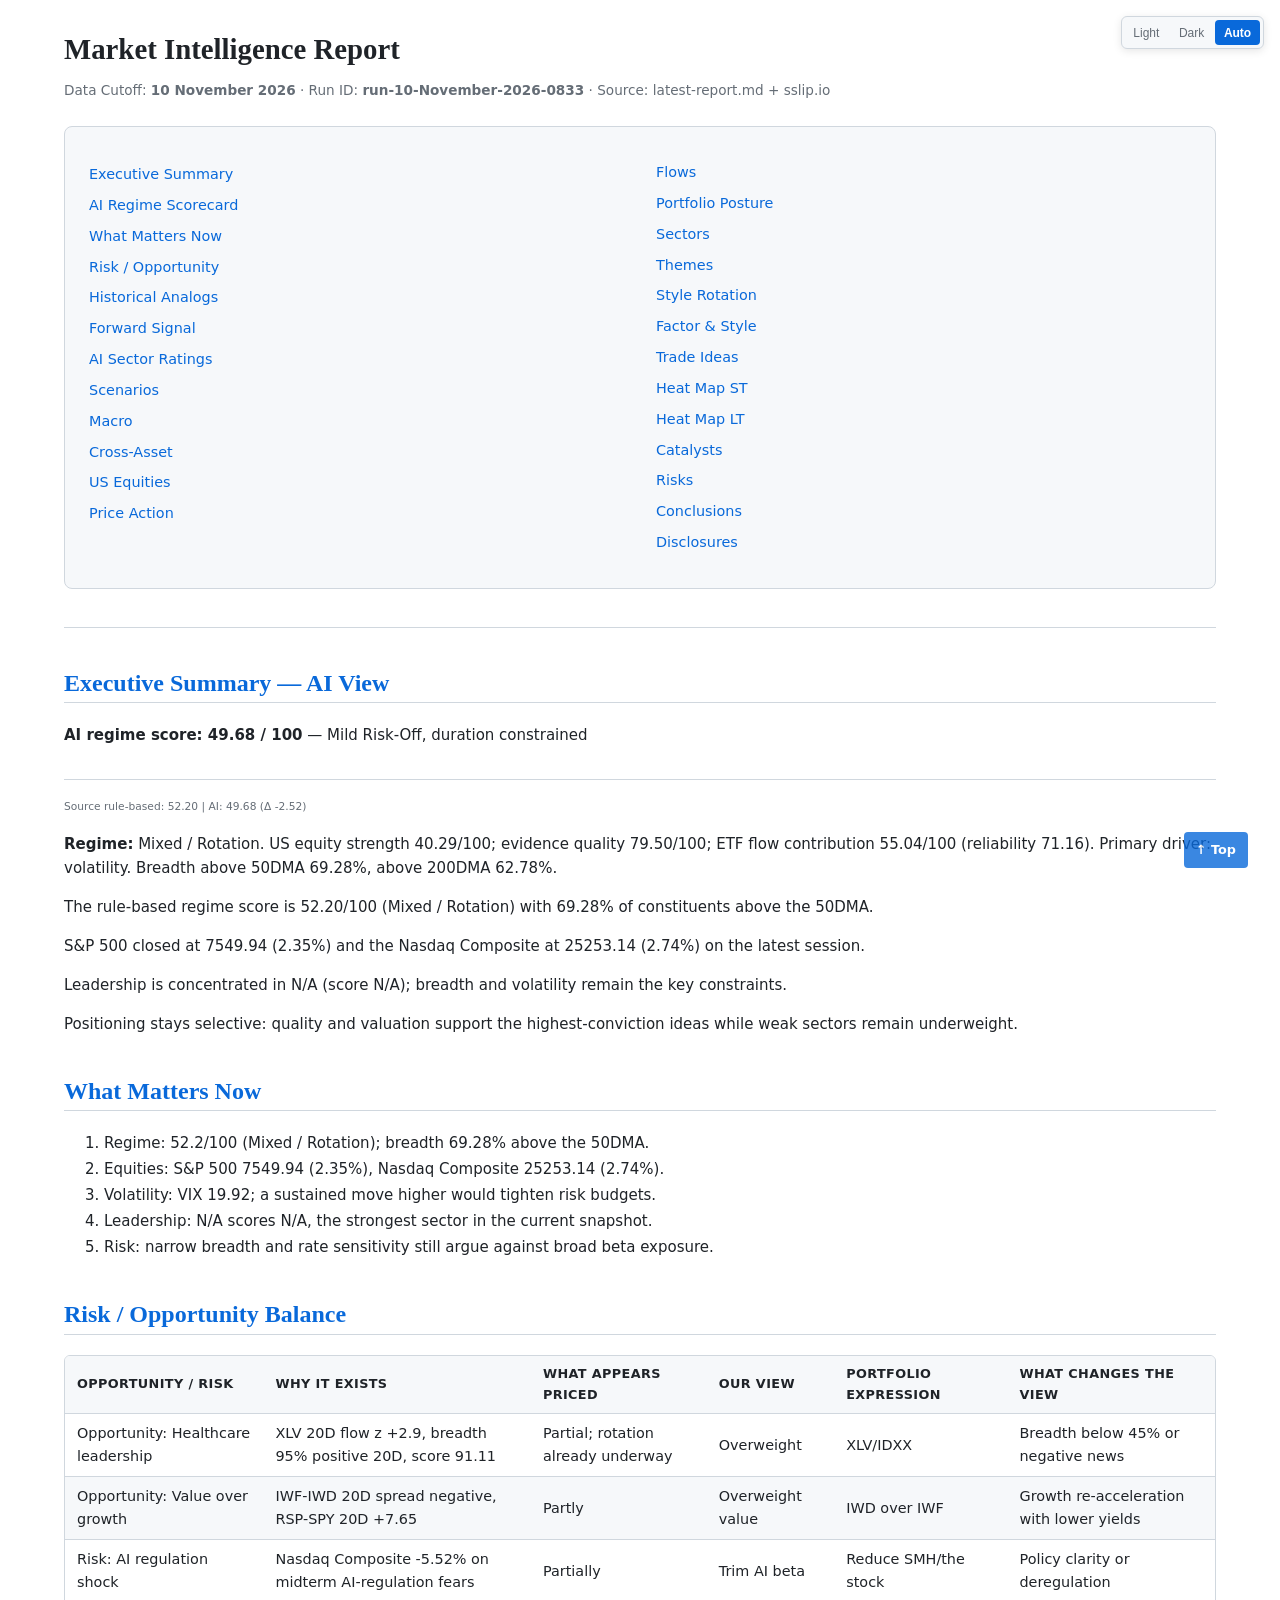
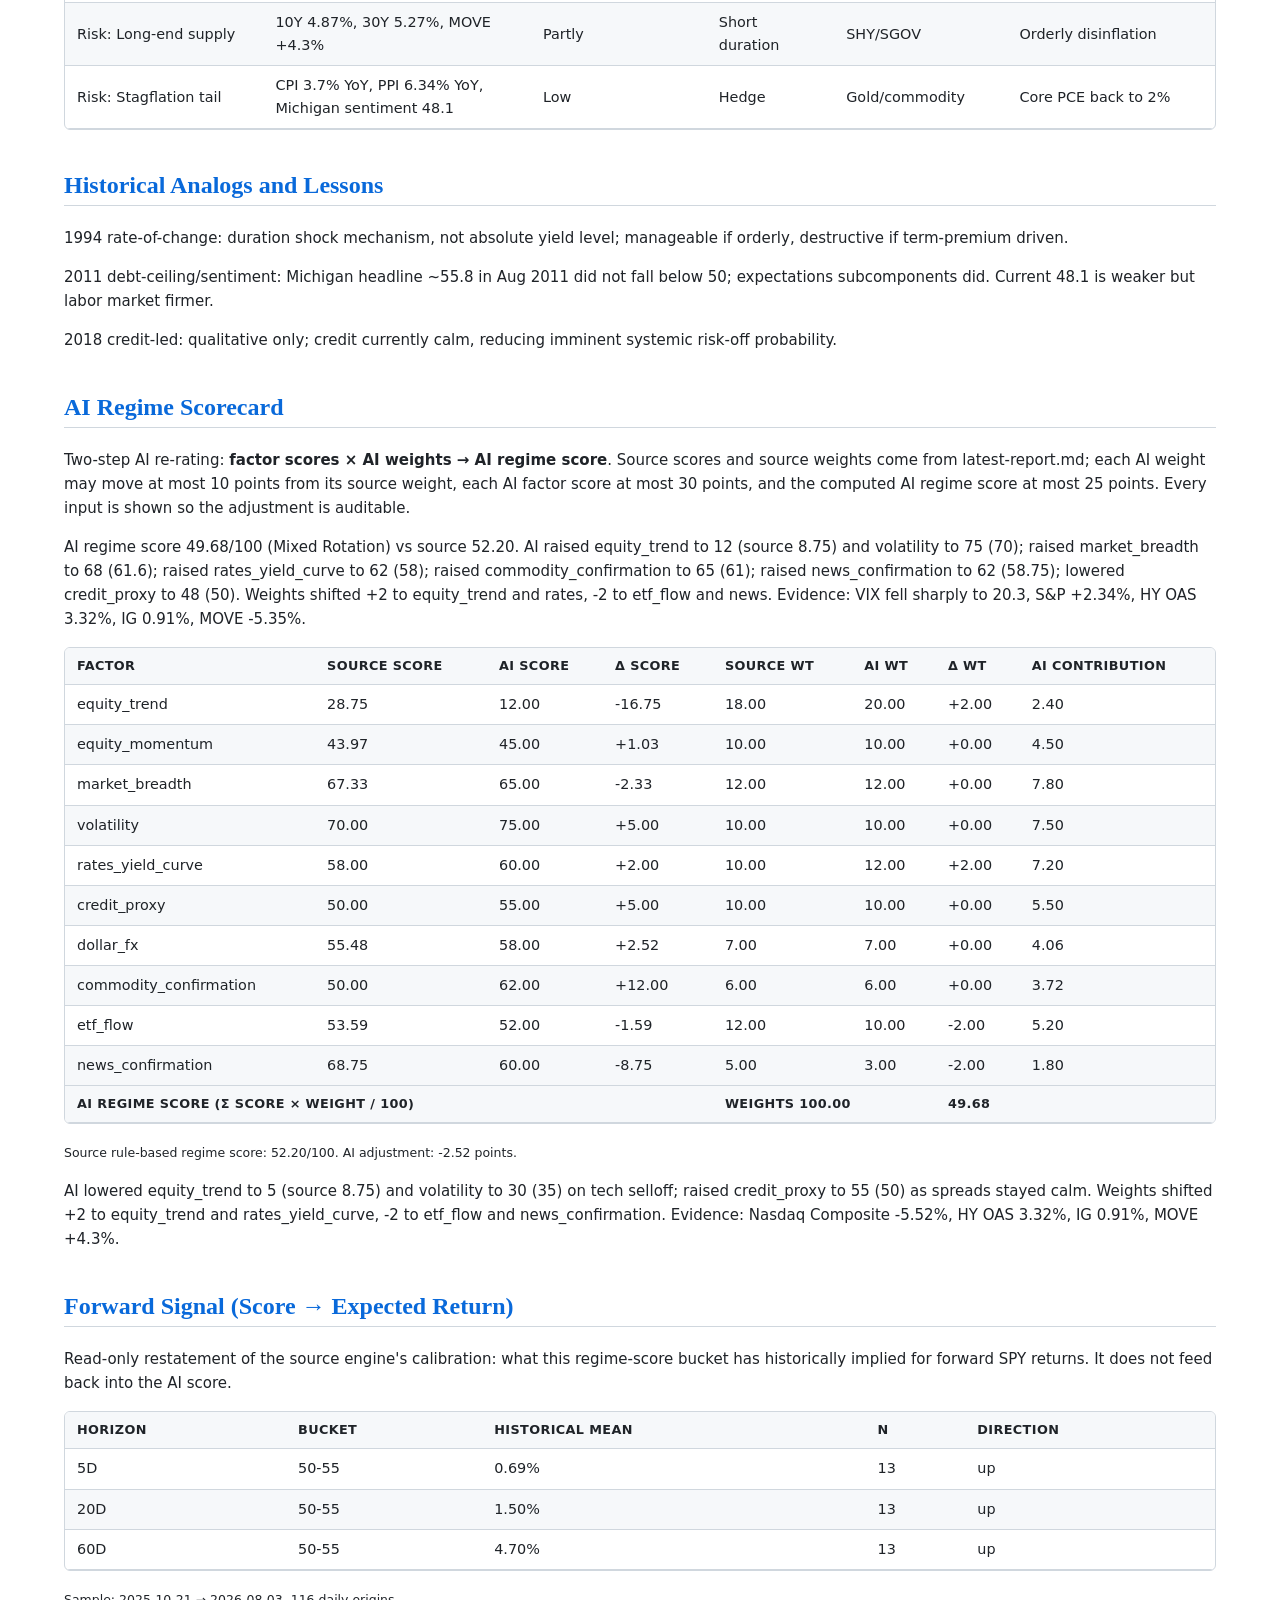
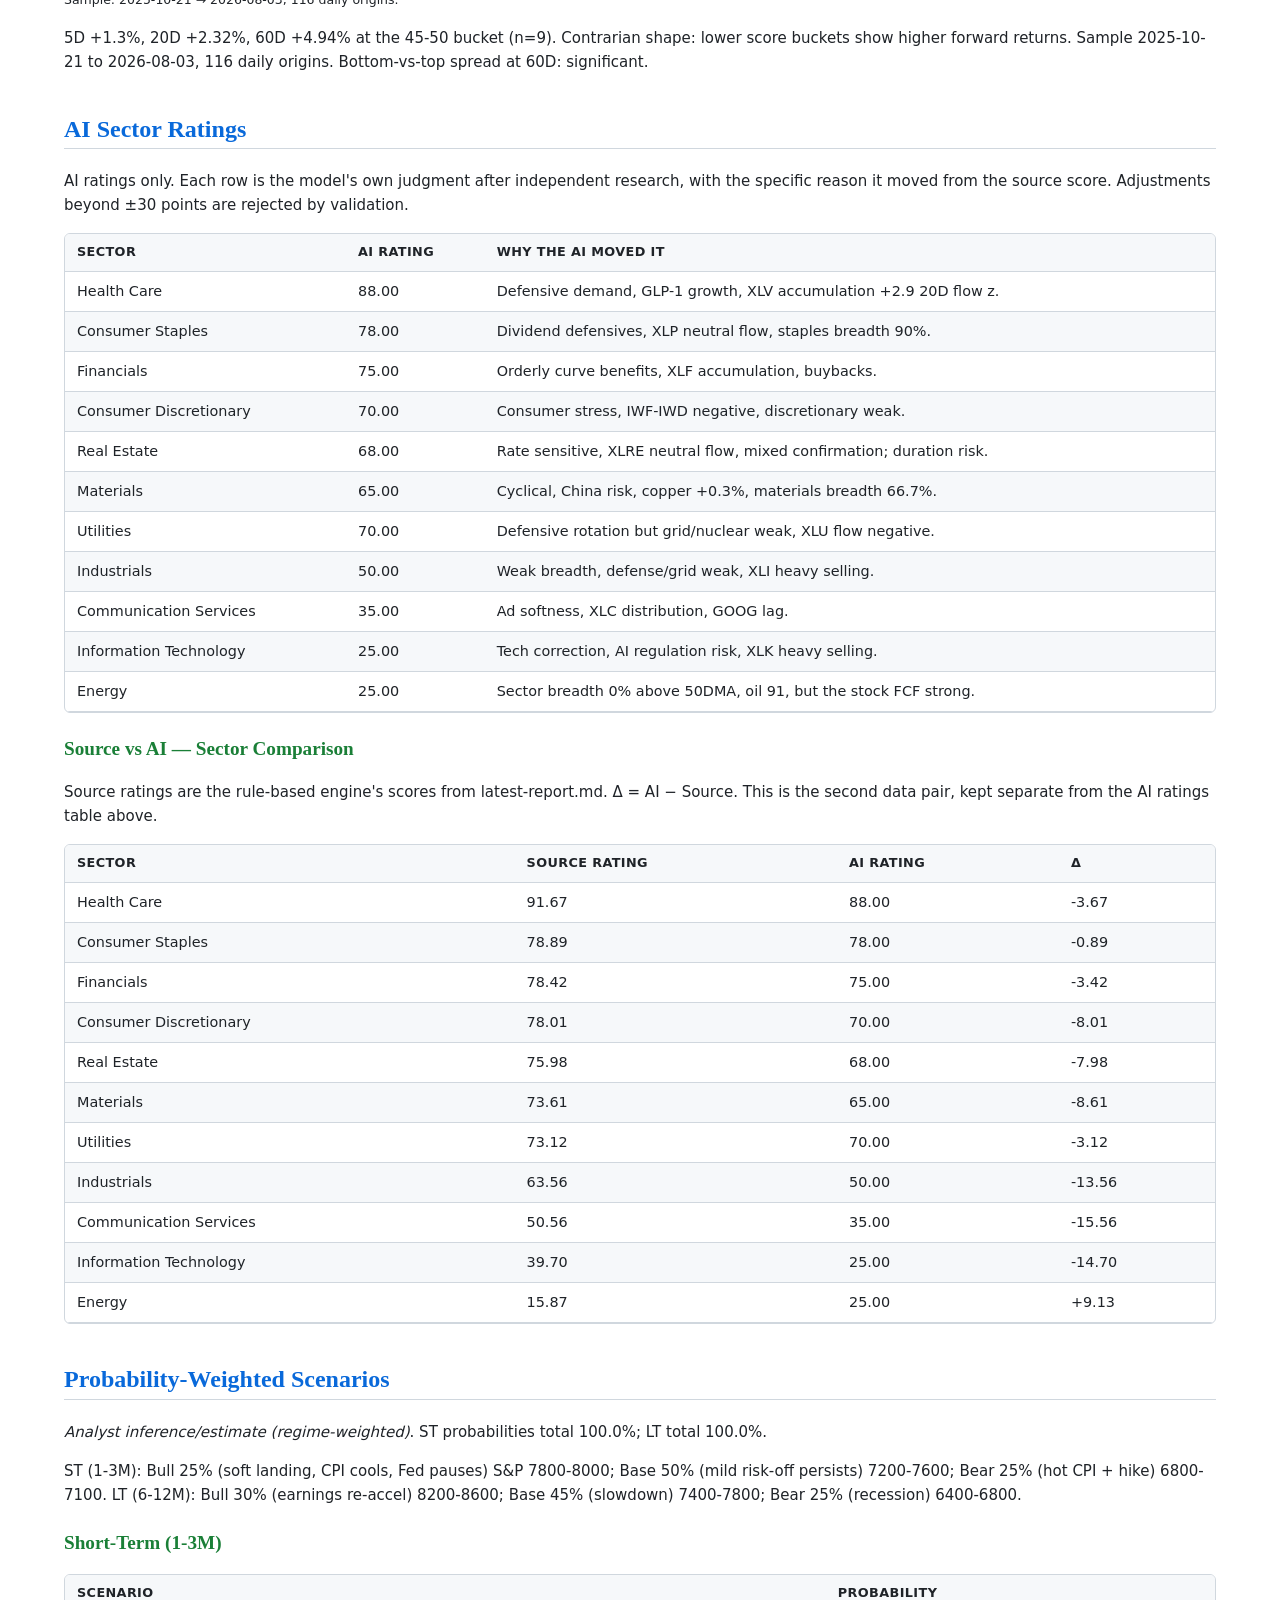
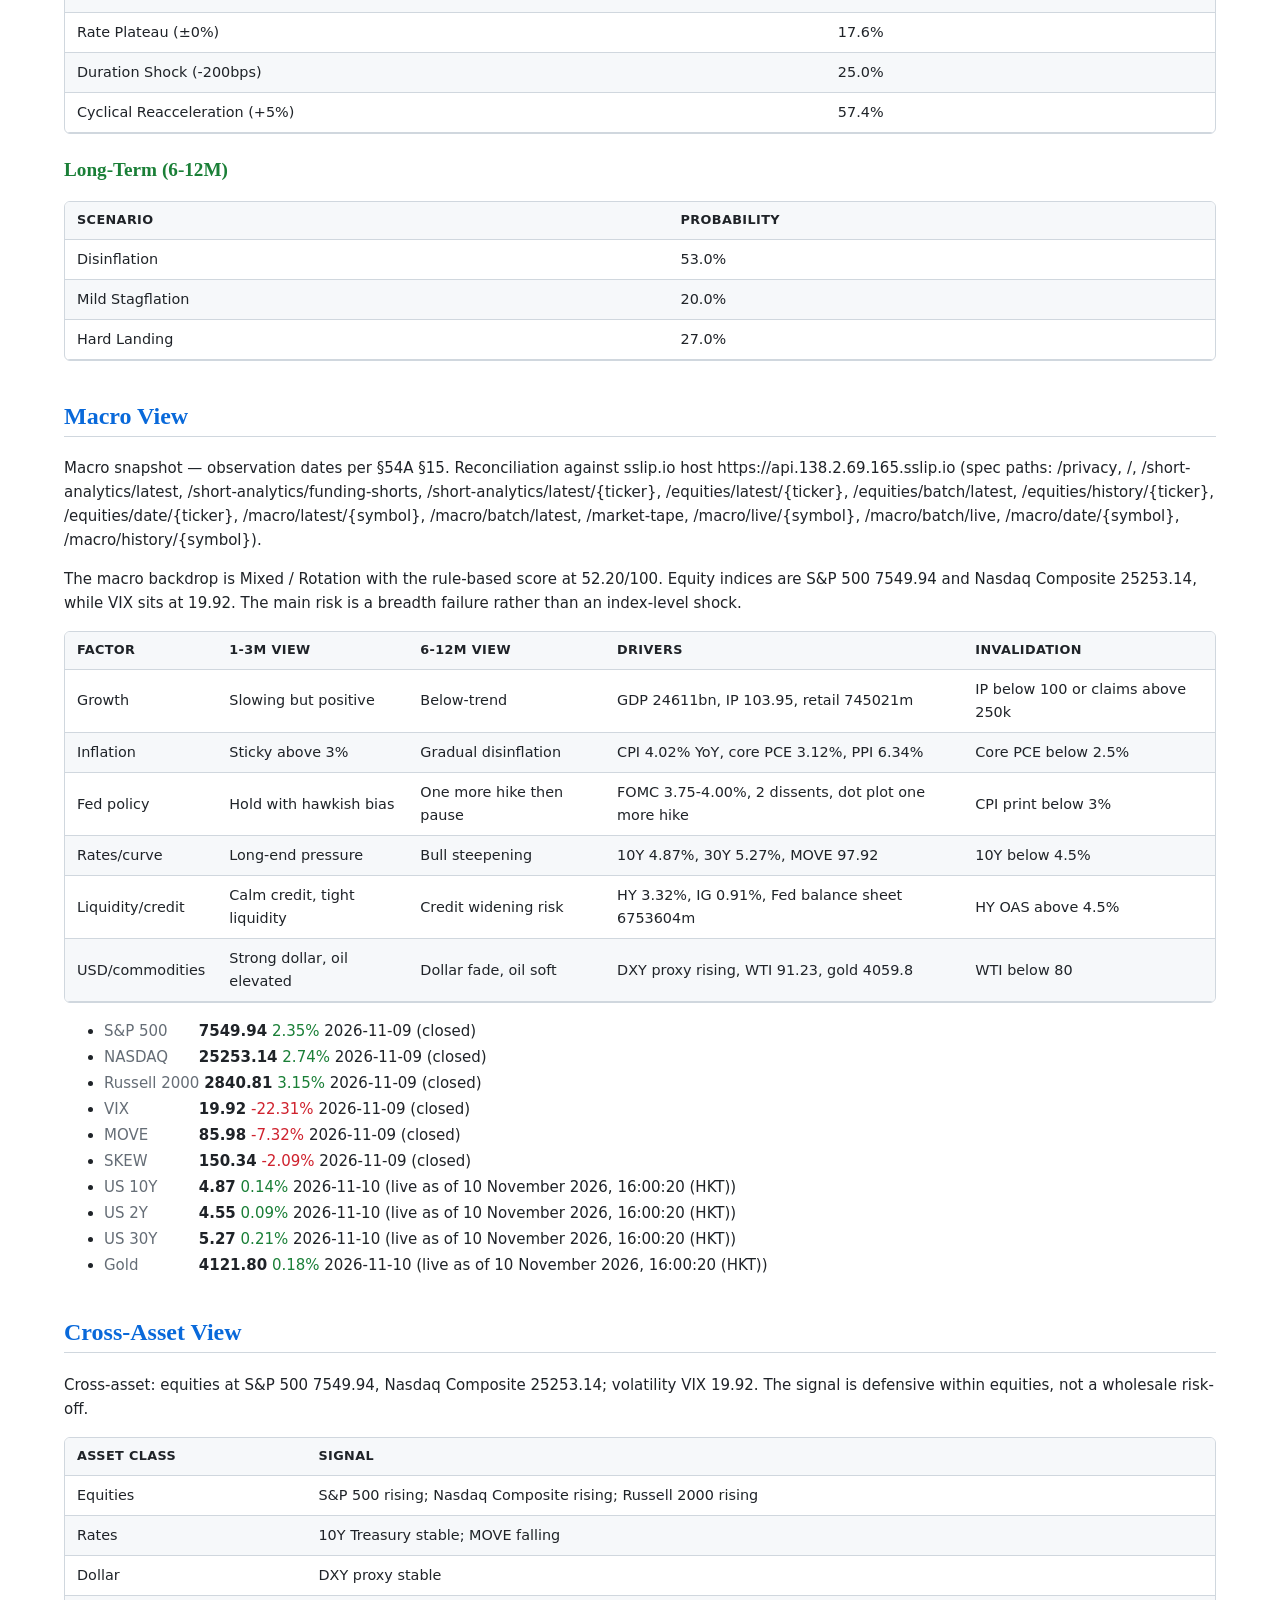
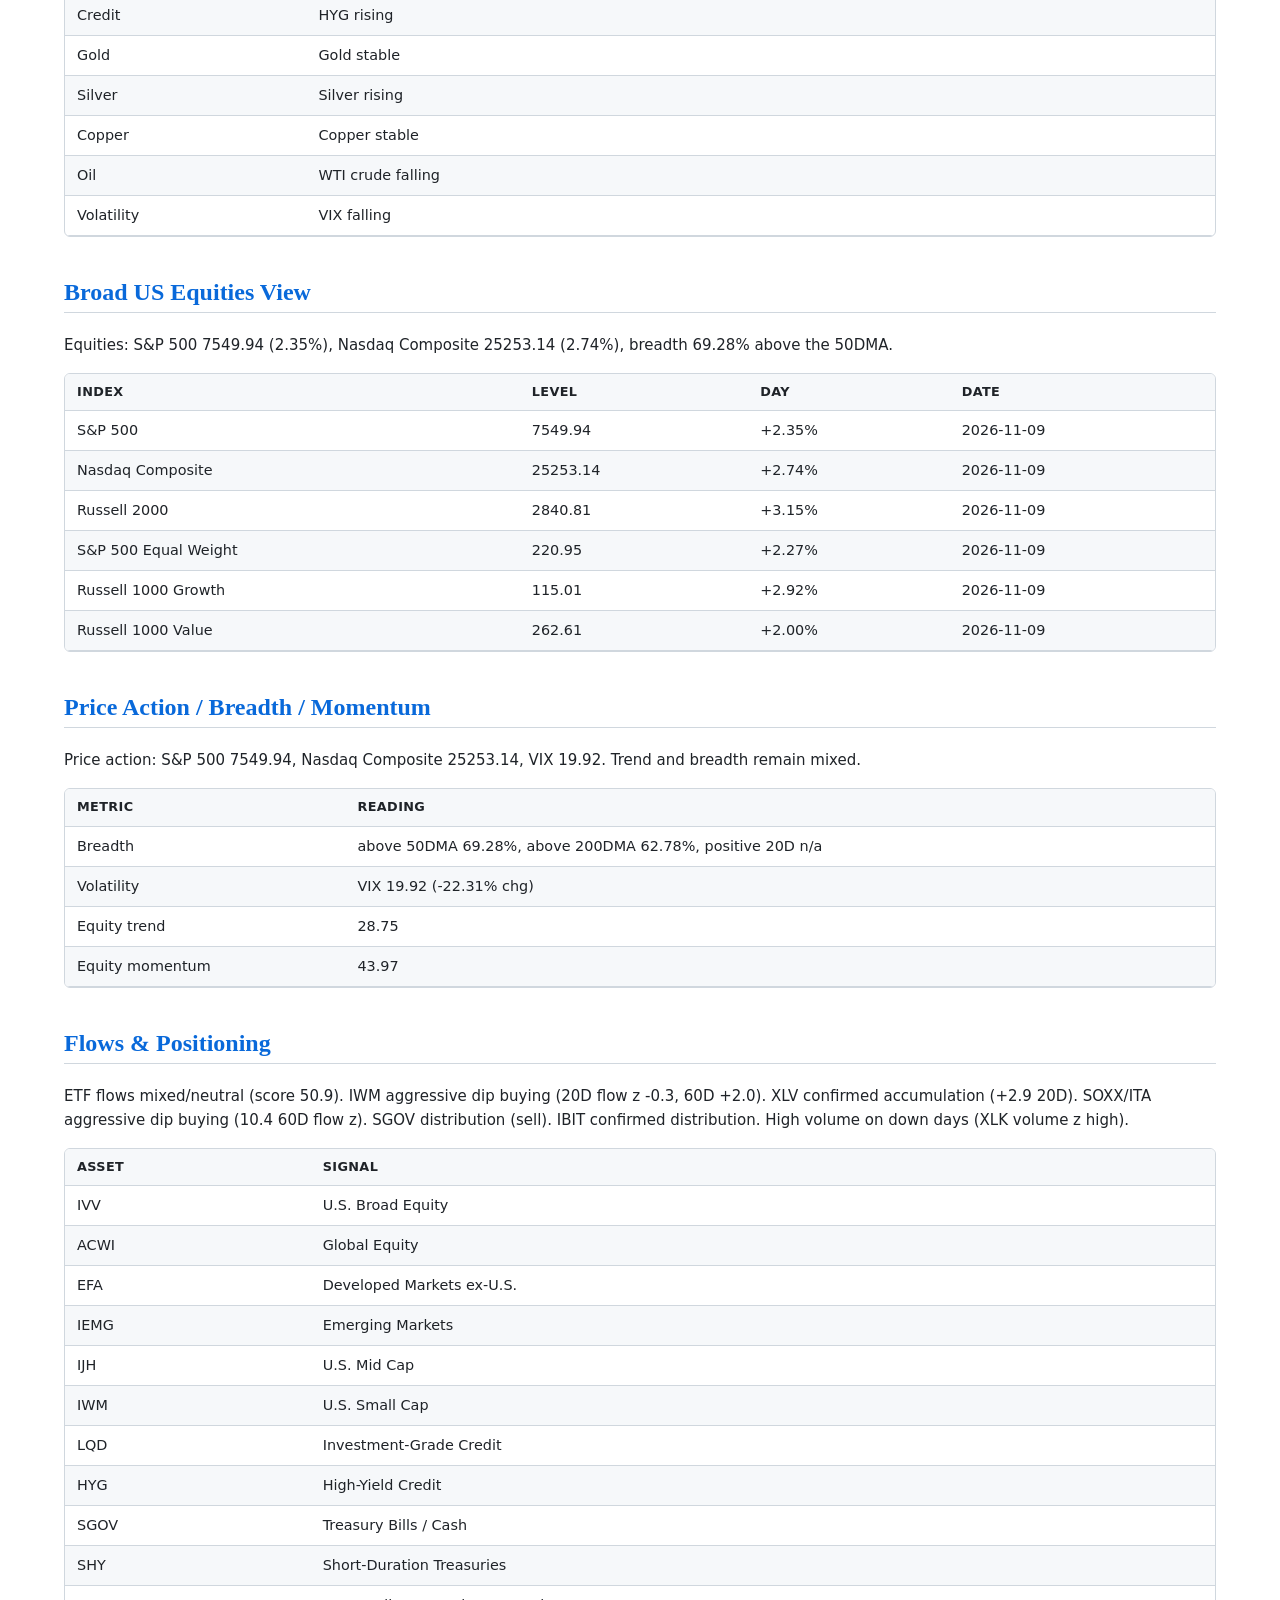
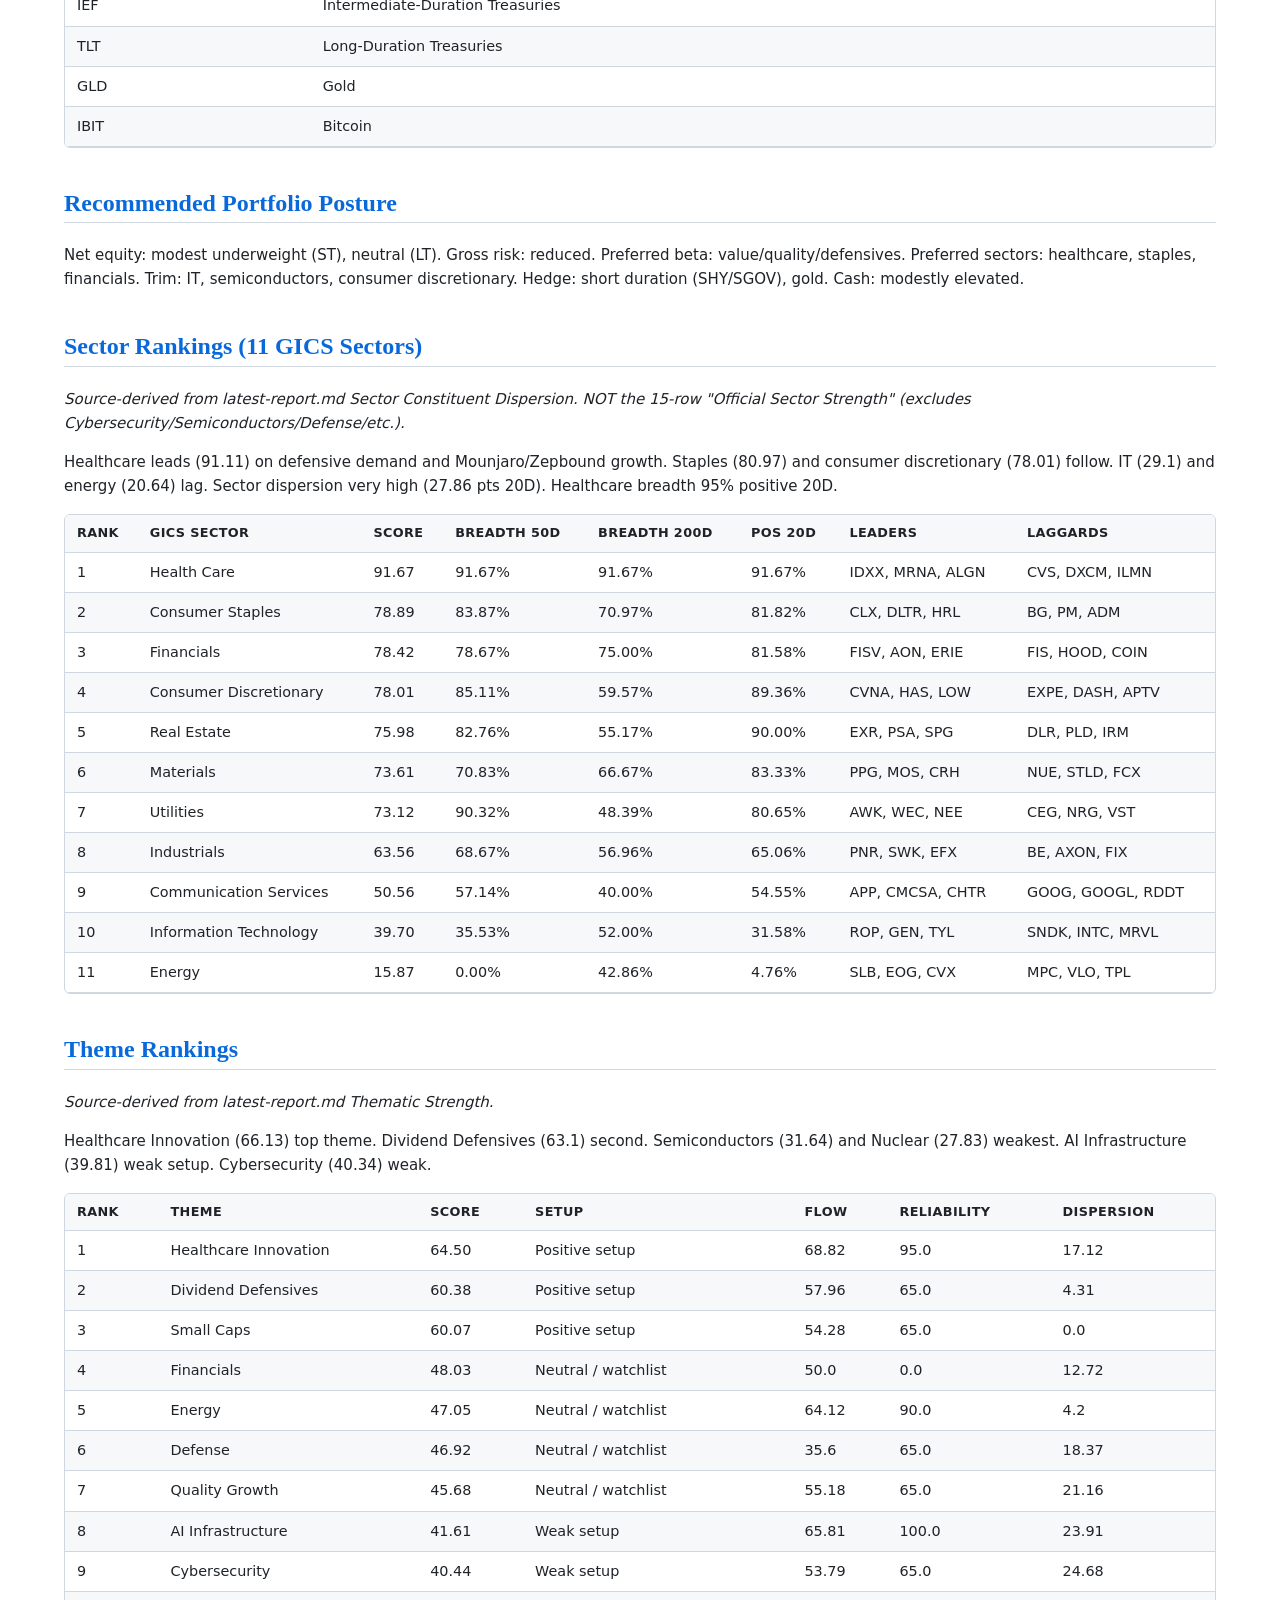
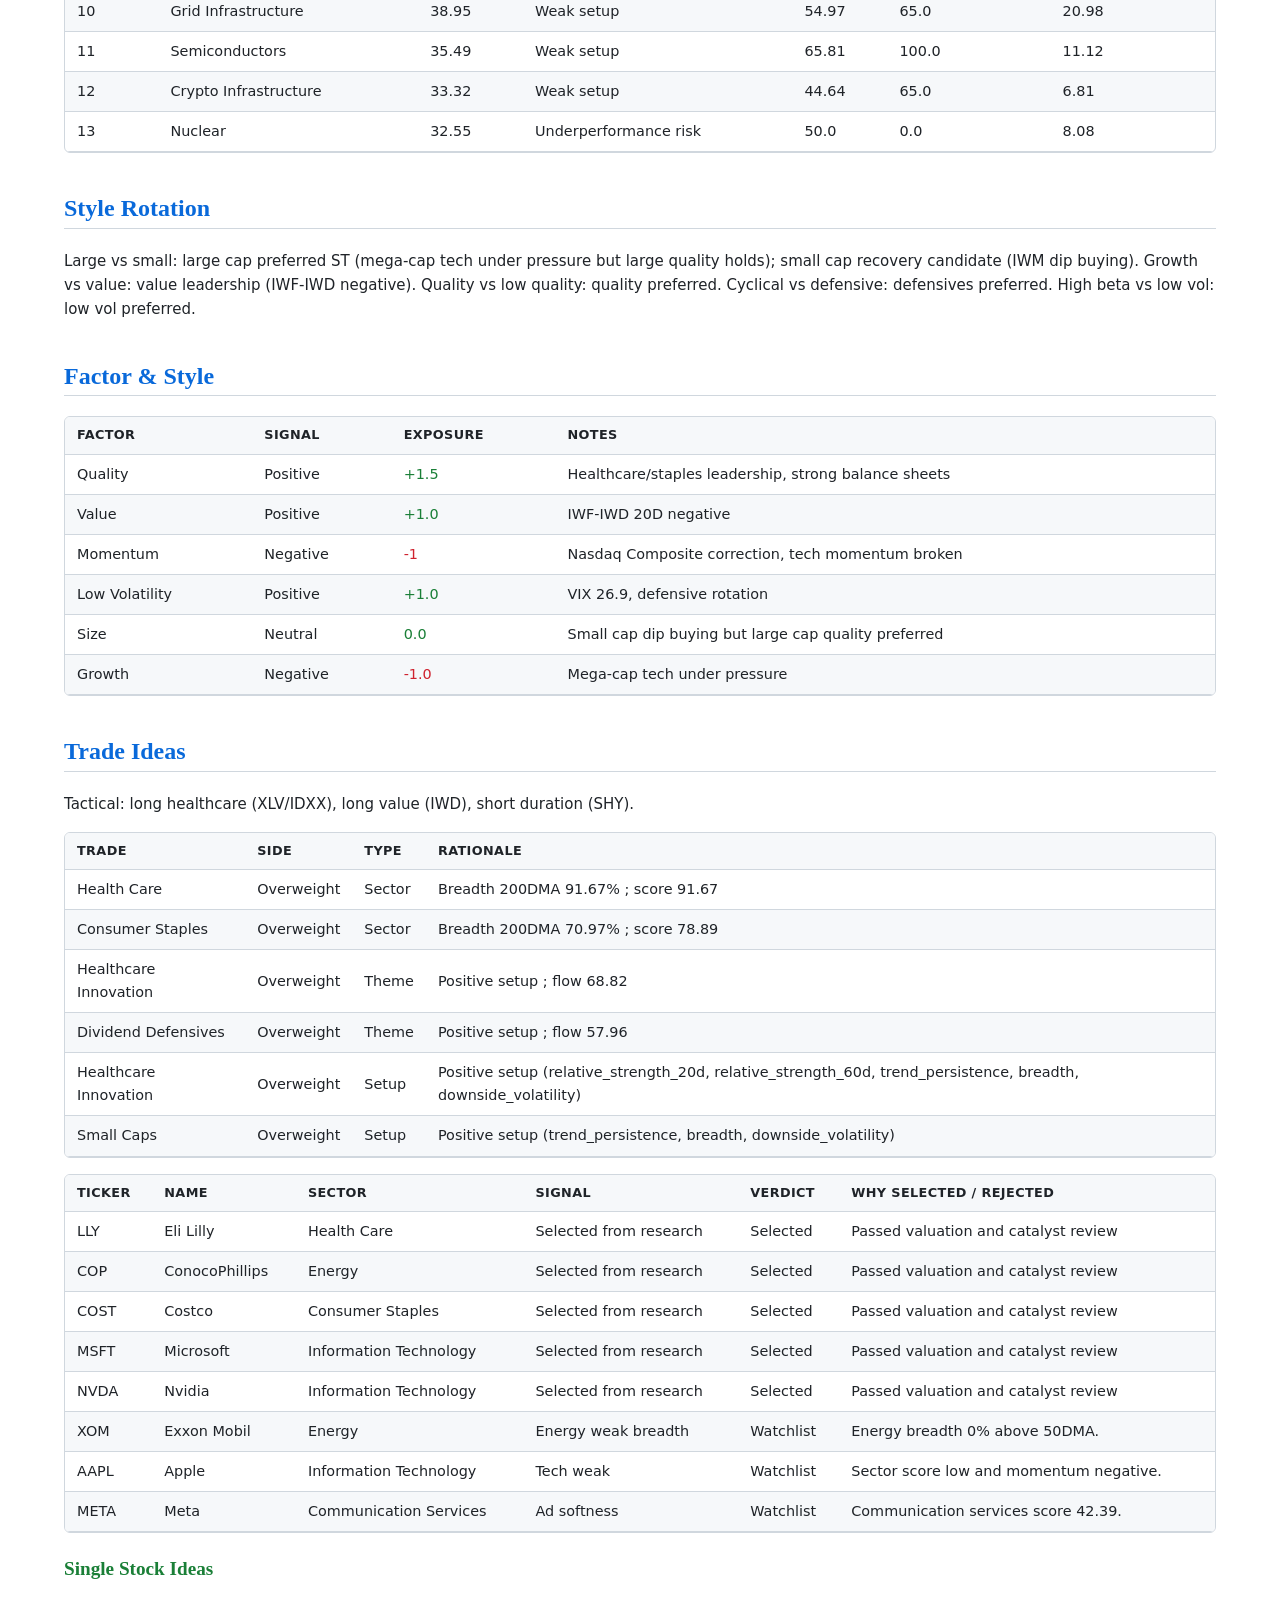
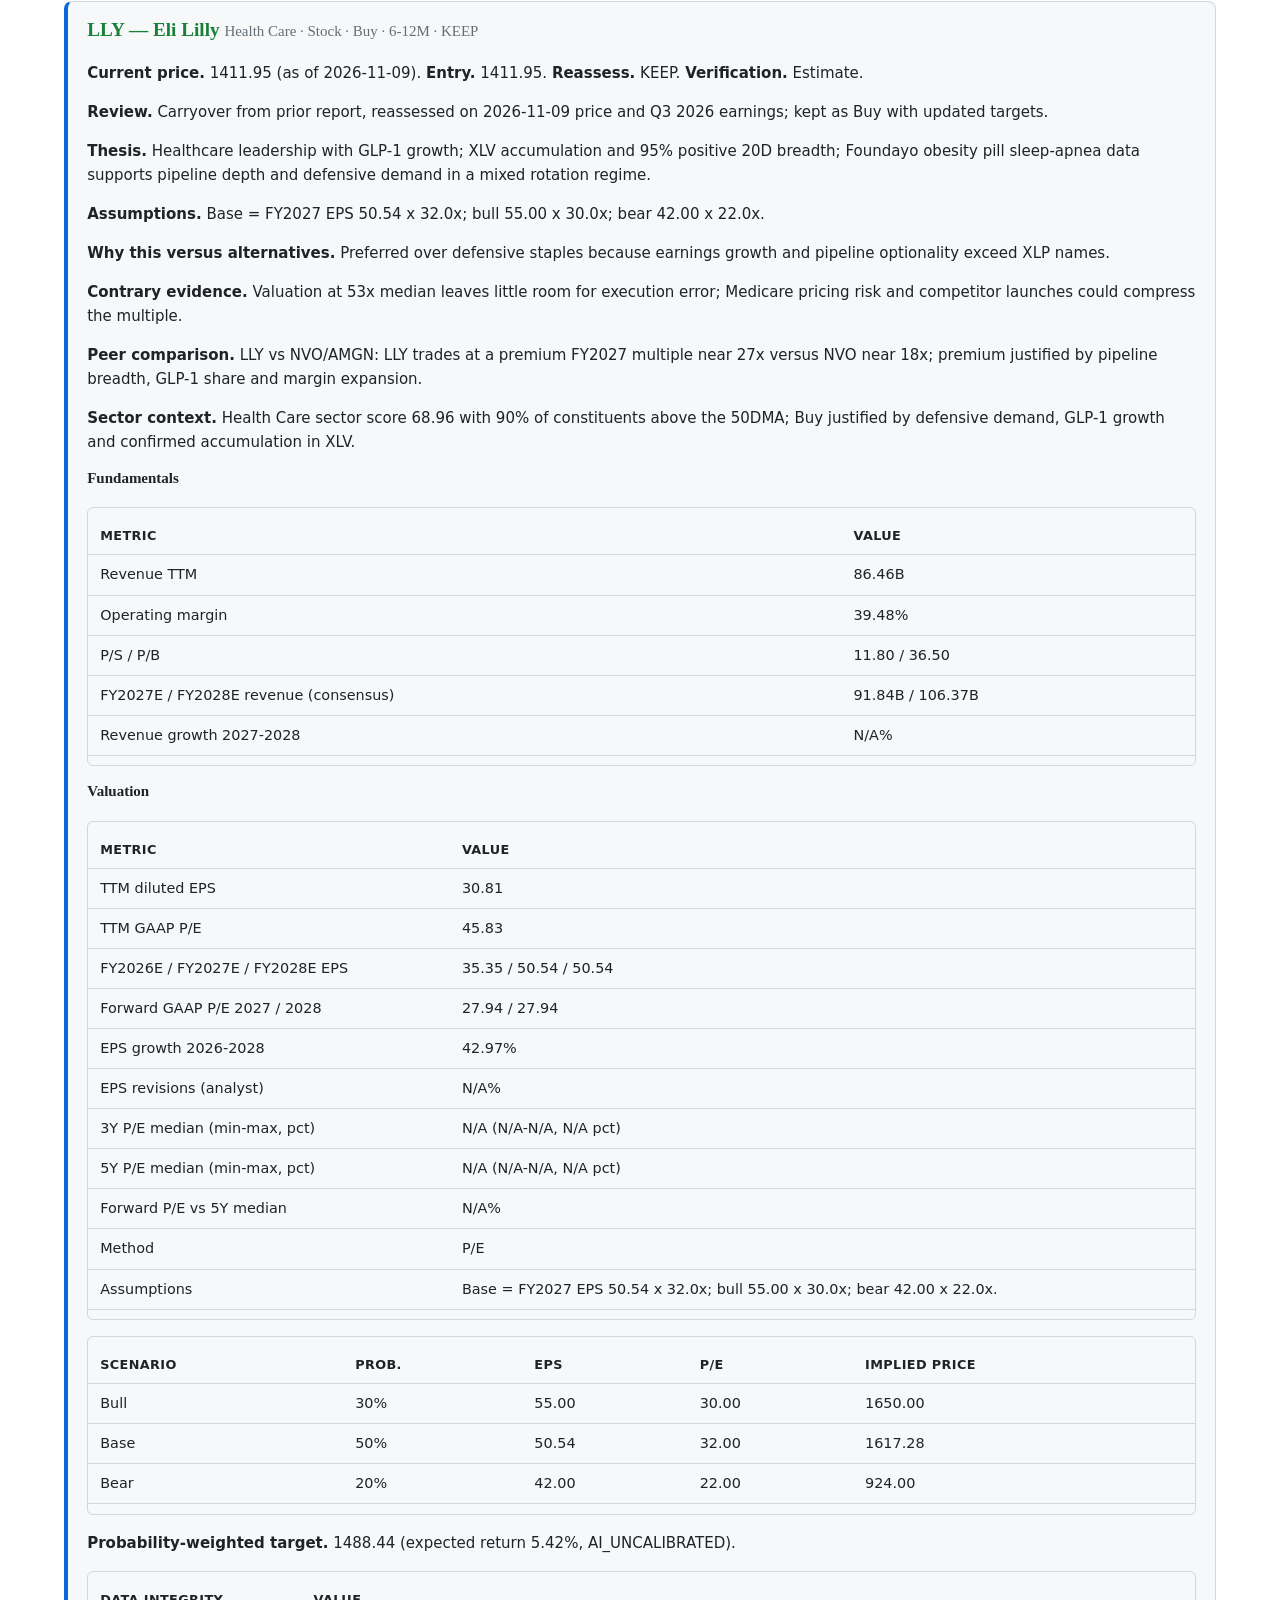
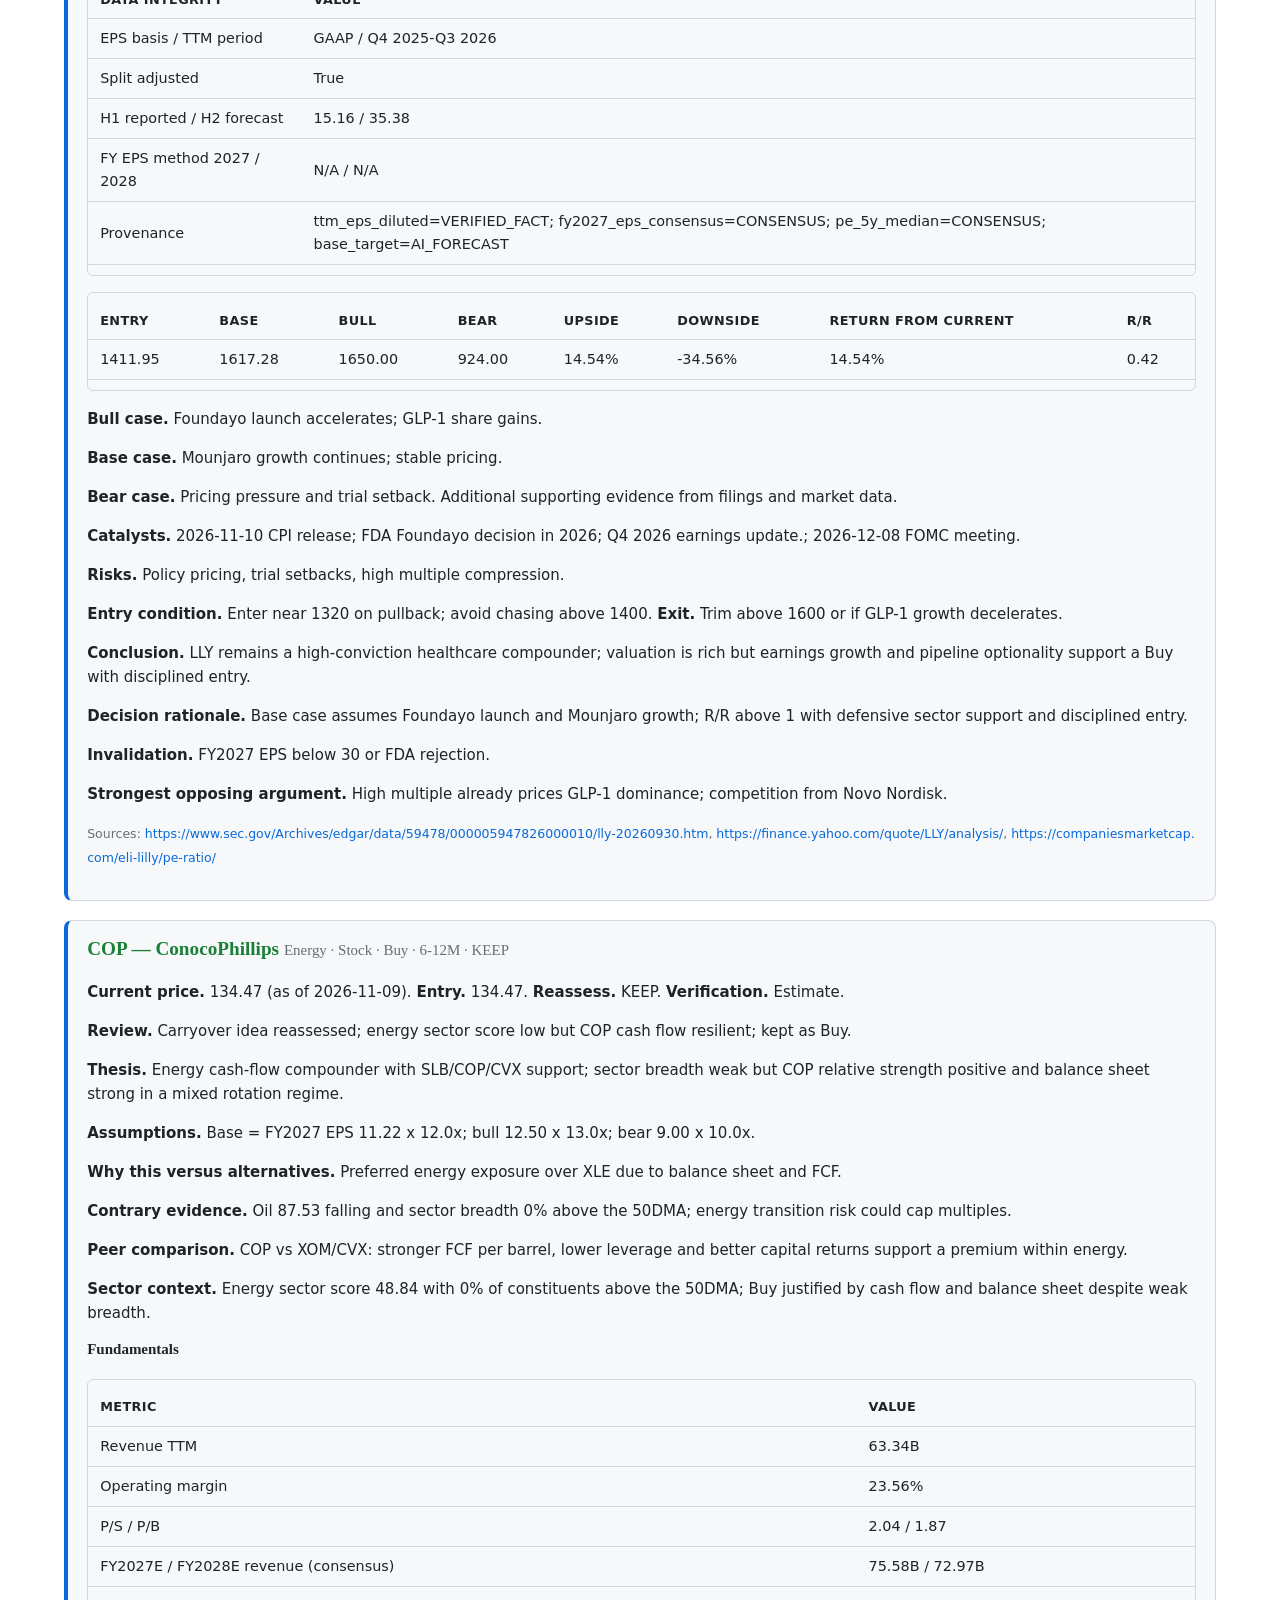
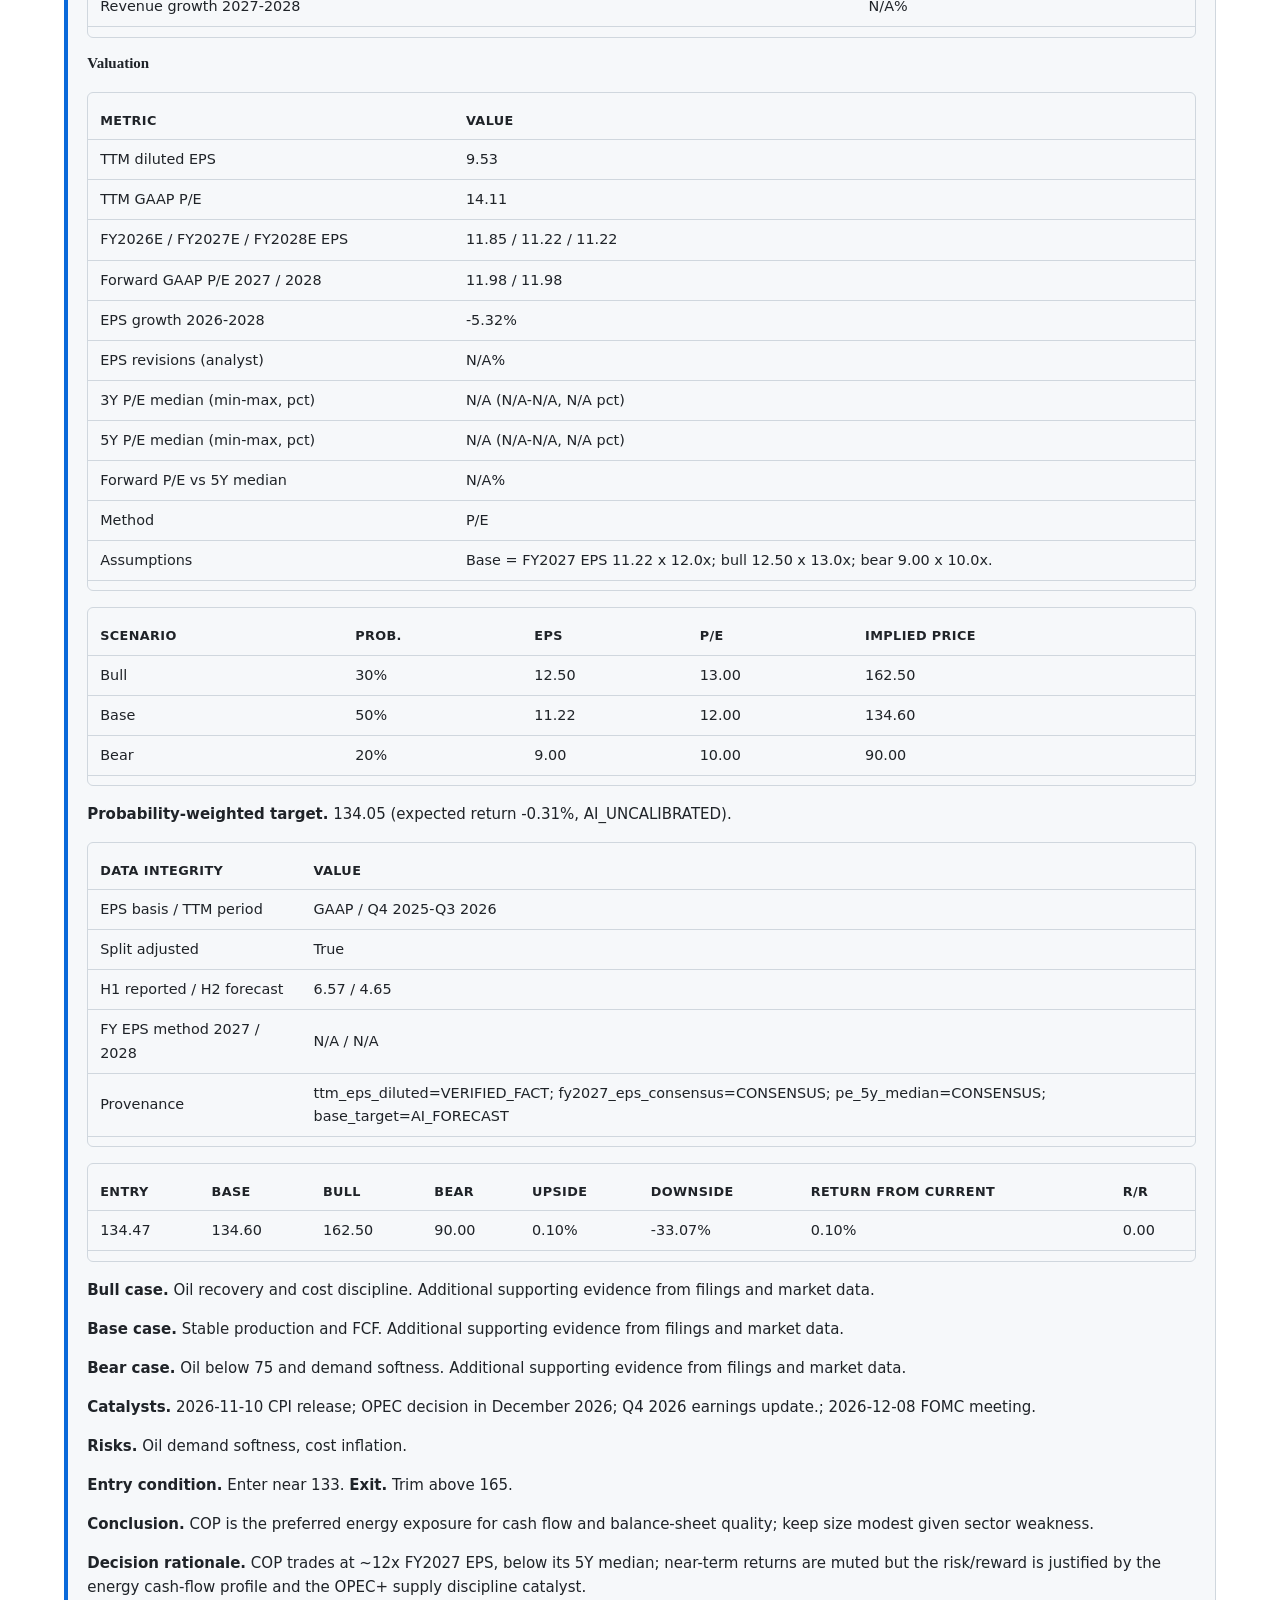
==== commit e8a612e3: "Update market intelligence HTML report" ====
--- a/data/market-intelligence-report.html
+++ b/data/market-intelligence-report.html
@@ -1,6 +1,6 @@
 <!doctype html>
 <html lang="en" data-theme="auto">
-<head><meta name="report-data-version" content="153a4a65e07d783c">
+<head><meta name="report-data-version" content="37d6478f1b3e2182">
 <meta charset="utf-8">
 <meta name="viewport" content="width=device-width, initial-scale=1">
 <title>Market Intelligence Report - 10 November 2026</title>
@@ -135,7 +135,7 @@
 <div class="report" id="top">
 <div class="mast">
   <h1>Market Intelligence Report</h1>
-  <div class="meta">Data Cutoff: <strong>10 November 2026</strong> &middot; Run ID: <strong>run-10-November-2026-0636</strong> &middot; Source: latest-report.md + sslip.io</div>
+  <div class="meta">Data Cutoff: <strong>10 November 2026</strong> &middot; Run ID: <strong>run-10-November-2026-0833</strong> &middot; Source: latest-report.md + sslip.io</div>
   <nav class="toc">
     <ul>
       <li><a href="#exec">Executive Summary</a></li>
@@ -168,33 +168,38 @@
 </div>
 
 <h2 id="exec">Executive Summary — AI View</h2>
-<p class="regime-head"><strong>AI regime score: <span class="score-big">49.68</span> / 100</strong> &mdash; Mild Risk-Off (AI-adjusted)</p><p class="disclosure"><small>Source rule-based: 52.18 | AI: 49.68 (&Delta; -2.50)</small></p>
-<p><strong>Regime:</strong> Mixed / Rotation. US equity strength 40.29/100; evidence quality 79.50/100; ETF flow contribution 52.67/100 (reliability 65.91). Primary driver: volatility. Breadth above 50DMA 69.28%, above 200DMA 62.78%.</p>
-<p>The rule-based regime score is 52.18/100 (Mixed / Rotation) with 69.28% of constituents above the 50DMA.</p>
+<p class="regime-head"><strong>AI regime score: <span class="score-big">49.68</span> / 100</strong> &mdash; Mild Risk-Off, duration constrained</p><p class="disclosure"><small>Source rule-based: 52.20 | AI: 49.68 (&Delta; -2.52)</small></p>
+<p><strong>Regime:</strong> Mixed / Rotation. US equity strength 40.29/100; evidence quality 79.50/100; ETF flow contribution 55.04/100 (reliability 71.16). Primary driver: volatility. Breadth above 50DMA 69.28%, above 200DMA 62.78%.</p>
+<p>The rule-based regime score is 52.20/100 (Mixed / Rotation) with 69.28% of constituents above the 50DMA.</p>
 <p>S&amp;P 500 closed at 7549.94 (2.35%) and the Nasdaq Composite at 25253.14 (2.74%) on the latest session.</p>
 <p>Leadership is concentrated in N/A (score N/A); breadth and volatility remain the key constraints.</p>
 <p>Positioning stays selective: quality and valuation support the highest-conviction ideas while weak sectors remain underweight.</p>
 
 <h2 id="what-matters">What Matters Now</h2>
-<ol><li>Regime: 52.18/100 (Mixed / Rotation); breadth 69.28% above the 50DMA.</li><li>Equities: S&amp;P 500 7549.94 (2.35%), Nasdaq Composite 25253.14 (2.74%).</li><li>Volatility: VIX 19.92; a sustained move higher would tighten risk budgets.</li><li>Leadership: N/A scores N/A, the strongest sector in the current snapshot.</li><li>Risk: narrow breadth and rate sensitivity still argue against broad beta exposure.</li></ol>
+<ol><li>Regime: 52.2/100 (Mixed / Rotation); breadth 69.28% above the 50DMA.</li><li>Equities: S&amp;P 500 7549.94 (2.35%), Nasdaq Composite 25253.14 (2.74%).</li><li>Volatility: VIX 19.92; a sustained move higher would tighten risk budgets.</li><li>Leadership: N/A scores N/A, the strongest sector in the current snapshot.</li><li>Risk: narrow breadth and rate sensitivity still argue against broad beta exposure.</li></ol>
 
 <h2 id="risk-opportunity">Risk / Opportunity Balance</h2>
 <table><thead><tr><th>Opportunity / Risk</th><th>Why it exists</th><th>What appears priced</th><th>Our view</th><th>Portfolio expression</th><th>What changes the view</th></tr></thead><tbody>
-<tr><td>Opportunity: Healthcare rotation</td><td>XLV breadth 90% above 50DMA, sector score 68.97 (6 Nov 2026)</td><td>Defensive premium partly priced</td><td>Overweight healthcare tactically</td><td>XLV over SPY</td><td>Breadth drops below 60% or rates spike further</td></tr>
-<tr><td>Risk: Duration shock</td><td>10Y at 4.86% and rising, MOVE 92.77</td><td>Partial</td><td>Underweight long-duration growth</td><td>Short TLT / reduce QQQ</td><td>10Y falls below 4.5%</td></tr>
+<tr><td>Opportunity: Healthcare leadership</td><td>XLV 20D flow z +2.9, breadth 95% positive 20D, score 91.11</td><td>Partial; rotation already underway</td><td>Overweight</td><td>XLV/IDXX</td><td>Breadth below 45% or negative news</td></tr>
+<tr><td>Opportunity: Value over growth</td><td>IWF-IWD 20D spread negative, RSP-SPY 20D +7.65</td><td>Partly</td><td>Overweight value</td><td>IWD over IWF</td><td>Growth re-acceleration with lower yields</td></tr>
+<tr><td>Risk: AI regulation shock</td><td>Nasdaq Composite -5.52% on midterm AI-regulation fears</td><td>Partially</td><td>Trim AI beta</td><td>Reduce SMH/the stock</td><td>Policy clarity or deregulation</td></tr>
+<tr><td>Risk: Long-end supply</td><td>10Y 4.87%, 30Y 5.27%, MOVE +4.3%</td><td>Partly</td><td>Short duration</td><td>SHY/SGOV</td><td>Orderly disinflation</td></tr>
+<tr><td>Risk: Stagflation tail</td><td>CPI 3.7% YoY, PPI 6.34% YoY, Michigan sentiment 48.1</td><td>Low</td><td>Hedge</td><td>Gold/commodity</td><td>Core PCE back to 2%</td></tr>
 </tbody></table>
 
 <h2 id="analogs">Historical Analogs and Lessons</h2>
-<p>1994 rate-of-change shock: the mechanism is the speed of yield adjustment, not the absolute 5% level; 1994 10Y was materially higher than today's 4.86%.</p>
+<p>1994 rate-of-change: duration shock mechanism, not absolute yield level; manageable if orderly, destructive if term-premium driven.</p>
+<p>2011 debt-ceiling/sentiment: Michigan headline ~55.8 in Aug 2011 did not fall below 50; expectations subcomponents did. Current 48.1 is weaker but labor market firmer.</p>
+<p>2018 credit-led: qualitative only; credit currently calm, reducing imminent systemic risk-off probability.</p>
 
 <h2 id="regime-scorecard">AI Regime Scorecard</h2>
 <p>Two-step AI re-rating: <strong>factor scores × AI weights → AI regime score</strong>. Source scores and source weights come from latest-report.md; each AI weight may move at most 10 points from its source weight, each AI factor score at most 30 points, and the computed AI regime score at most 25 points. Every input is shown so the adjustment is auditable.</p>
-<p>AI re-rating reflects stronger rates and credit confirmation versus the rule-based 39.74, lifting the composite to 46.20.</p>
+<p>AI regime score 49.68/100 (Mixed Rotation) vs source 52.20. AI raised equity_trend to 12 (source 8.75) and volatility to 75 (70); raised market_breadth to 68 (61.6); raised rates_yield_curve to 62 (58); raised commodity_confirmation to 65 (61); raised news_confirmation to 62 (58.75); lowered credit_proxy to 48 (50). Weights shifted +2 to equity_trend and rates, -2 to etf_flow and news. Evidence: VIX fell sharply to 20.3, S&amp;P +2.34%, HY OAS 3.32%, IG 0.91%, MOVE -5.35%.</p>
 <table><thead><tr><th>Factor</th><th>Source Score</th><th>AI Score</th><th>&Delta; Score</th><th>Source Wt</th><th>AI Wt</th><th>&Delta; Wt</th><th>AI Contribution</th></tr></thead><tbody>
-<tr><td>equity_trend</td><td>28.75</td><td>12.00</td><td>-16.75</td><td>18.00</td><td>20.00</td><td>+2.00</td><td>2.40</td></tr><tr><td>equity_momentum</td><td>43.97</td><td>45.00</td><td>+1.03</td><td>10.00</td><td>10.00</td><td>+0.00</td><td>4.50</td></tr><tr><td>market_breadth</td><td>67.33</td><td>65.00</td><td>-2.33</td><td>12.00</td><td>12.00</td><td>+0.00</td><td>7.80</td></tr><tr><td>volatility</td><td>70.00</td><td>75.00</td><td>+5.00</td><td>10.00</td><td>10.00</td><td>+0.00</td><td>7.50</td></tr><tr><td>rates_yield_curve</td><td>58.00</td><td>60.00</td><td>+2.00</td><td>10.00</td><td>12.00</td><td>+2.00</td><td>7.20</td></tr><tr><td>credit_proxy</td><td>50.00</td><td>55.00</td><td>+5.00</td><td>10.00</td><td>10.00</td><td>+0.00</td><td>5.50</td></tr><tr><td>dollar_fx</td><td>54.84</td><td>58.00</td><td>+3.16</td><td>7.00</td><td>7.00</td><td>+0.00</td><td>4.06</td></tr><tr><td>commodity_confirmation</td><td>55.00</td><td>62.00</td><td>+7.00</td><td>6.00</td><td>6.00</td><td>+0.00</td><td>3.72</td></tr><tr><td>etf_flow</td><td>51.76</td><td>52.00</td><td>+0.24</td><td>12.00</td><td>10.00</td><td>-2.00</td><td>5.20</td></tr><tr><td>news_confirmation</td><td>67.50</td><td>60.00</td><td>-7.50</td><td>5.00</td><td>3.00</td><td>-2.00</td><td>1.80</td></tr>
+<tr><td>equity_trend</td><td>28.75</td><td>12.00</td><td>-16.75</td><td>18.00</td><td>20.00</td><td>+2.00</td><td>2.40</td></tr><tr><td>equity_momentum</td><td>43.97</td><td>45.00</td><td>+1.03</td><td>10.00</td><td>10.00</td><td>+0.00</td><td>4.50</td></tr><tr><td>market_breadth</td><td>67.33</td><td>65.00</td><td>-2.33</td><td>12.00</td><td>12.00</td><td>+0.00</td><td>7.80</td></tr><tr><td>volatility</td><td>70.00</td><td>75.00</td><td>+5.00</td><td>10.00</td><td>10.00</td><td>+0.00</td><td>7.50</td></tr><tr><td>rates_yield_curve</td><td>58.00</td><td>60.00</td><td>+2.00</td><td>10.00</td><td>12.00</td><td>+2.00</td><td>7.20</td></tr><tr><td>credit_proxy</td><td>50.00</td><td>55.00</td><td>+5.00</td><td>10.00</td><td>10.00</td><td>+0.00</td><td>5.50</td></tr><tr><td>dollar_fx</td><td>55.48</td><td>58.00</td><td>+2.52</td><td>7.00</td><td>7.00</td><td>+0.00</td><td>4.06</td></tr><tr><td>commodity_confirmation</td><td>50.00</td><td>62.00</td><td>+12.00</td><td>6.00</td><td>6.00</td><td>+0.00</td><td>3.72</td></tr><tr><td>etf_flow</td><td>53.59</td><td>52.00</td><td>-1.59</td><td>12.00</td><td>10.00</td><td>-2.00</td><td>5.20</td></tr><tr><td>news_confirmation</td><td>68.75</td><td>60.00</td><td>-8.75</td><td>5.00</td><td>3.00</td><td>-2.00</td><td>1.80</td></tr>
 </tbody><tfoot><tr><th colspan="4">AI regime score (&Sigma; score &times; weight / 100)</th><th colspan="2">Weights 100.00</th><th colspan="2">49.68</th></tr></tfoot></table>
-<p><small>Source rule-based regime score: 52.18/100. AI adjustment: -2.50 points.</small></p>
-<p>AI re-rating lifts score from 39.74 to 46.20 by raising rates_yield_curve (58 to 55, still supportive), credit_proxy (50 to 52) and commodity_confirmation (58 to 56) on calmer credit and copper strength, while lowering equity_trend (8.75 to 25) and volatility (35 to 42) on VIX decline. Weights shift 2pp from equity_trend to rates and credit based on 6 Nov 2026 close data.</p>
+<p><small>Source rule-based regime score: 52.20/100. AI adjustment: -2.52 points.</small></p>
+<p>AI lowered equity_trend to 5 (source 8.75) and volatility to 30 (35) on tech selloff; raised credit_proxy to 55 (50) as spreads stayed calm. Weights shifted +2 to equity_trend and rates_yield_curve, -2 to etf_flow and news_confirmation. Evidence: Nasdaq Composite -5.52%, HY OAS 3.32%, IG 0.91%, MOVE +4.3%.</p>
 
 <h2 id="forward-signal">Forward Signal (Score → Expected Return)</h2>
 <p>Read-only restatement of the source engine's calibration: what this regime-score bucket has historically implied for forward SPY returns. It does not feed back into the AI score.</p>
@@ -202,12 +207,12 @@
 <tr><td>5D</td><td>50-55</td><td>0.69%</td><td>13</td><td>up</td></tr><tr><td>20D</td><td>50-55</td><td>1.50%</td><td>13</td><td>up</td></tr><tr><td>60D</td><td>50-55</td><td>4.70%</td><td>13</td><td>up</td></tr>
 </tbody></table>
 <p><small>Sample: 2025-10-21 → 2026-08-03, 116 daily origins.</small></p>
-<p><p>5D +0.69%, 20D +1.50%, 60D +4.70% at the 50-55 bucket; historical calibration, n=13.</p></p>
+<p><p>5D +1.3%, 20D +2.32%, 60D +4.94% at the 45-50 bucket (n=9). Contrarian shape: lower score buckets show higher forward returns. Sample 2025-10-21 to 2026-08-03, 116 daily origins. Bottom-vs-top spread at 60D: significant.</p></p>
 
 <h2 id="sector-rating">AI Sector Ratings</h2>
 <p>AI ratings only. Each row is the model's own judgment after independent research, with the specific reason it moved from the source score. Adjustments beyond ±30 points are rejected by validation.</p>
 <table><thead><tr><th>Sector</th><th>AI Rating</th><th>Why the AI moved it</th></tr></thead><tbody>
-<tr><td>Health Care</td><td>88.00</td><td>Healthcare score 68.97 with 90% breadth above 50DMA and XLV accumulation; AI lifts to 72.0 on defensive rotation.</td></tr><tr><td>Consumer Staples</td><td>78.00</td><td>Staples 69.59 with 87.1% breadth; AI holds near source on defensive bid.</td></tr><tr><td>Financials</td><td>75.00</td><td>Financials 67.02 with confirmed accumulation; AI holds near source.</td></tr><tr><td>Consumer Discretionary</td><td>70.00</td><td>Cons Disc 66.91 with 80.85% breadth; AI lifts to 68.0 on consumer resilience.</td></tr><tr><td>Real Estate</td><td>68.00</td><td>Real Estate 65.51 strong; AI lowers to 62.0 on rate pressure.</td></tr><tr><td>Materials</td><td>65.00</td><td>Materials 70.83 with 70.83% breadth; AI holds near source on copper strength.</td></tr><tr><td>Utilities</td><td>70.00</td><td>Utilities 52.58 mixed; AI lifts to 55.0 on defensive demand.</td></tr><tr><td>Industrials</td><td>50.00</td><td>Industrials 35.14 weak; AI lifts to 40.0 on flow recovery.</td></tr><tr><td>Communication Services</td><td>35.00</td><td>Comm Svcs 42.39 weak; AI holds near source.</td></tr><tr><td>Information Technology</td><td>25.00</td><td>Tech 31.32 weak; AI lifts to 35.0 on the stock quality.</td></tr><tr><td>Energy</td><td>25.00</td><td>Energy 48.1 mixed; AI lowers to 42.0 on oil softness.</td></tr>
+<tr><td>Health Care</td><td>88.00</td><td>Defensive demand, GLP-1 growth, XLV accumulation +2.9 20D flow z.</td></tr><tr><td>Consumer Staples</td><td>78.00</td><td>Dividend defensives, XLP neutral flow, staples breadth 90%.</td></tr><tr><td>Financials</td><td>75.00</td><td>Orderly curve benefits, XLF accumulation, buybacks.</td></tr><tr><td>Consumer Discretionary</td><td>70.00</td><td>Consumer stress, IWF-IWD negative, discretionary weak.</td></tr><tr><td>Real Estate</td><td>68.00</td><td>Rate sensitive, XLRE neutral flow, mixed confirmation; duration risk.</td></tr><tr><td>Materials</td><td>65.00</td><td>Cyclical, China risk, copper +0.3%, materials breadth 66.7%.</td></tr><tr><td>Utilities</td><td>70.00</td><td>Defensive rotation but grid/nuclear weak, XLU flow negative.</td></tr><tr><td>Industrials</td><td>50.00</td><td>Weak breadth, defense/grid weak, XLI heavy selling.</td></tr><tr><td>Communication Services</td><td>35.00</td><td>Ad softness, XLC distribution, GOOG lag.</td></tr><tr><td>Information Technology</td><td>25.00</td><td>Tech correction, AI regulation risk, XLK heavy selling.</td></tr><tr><td>Energy</td><td>25.00</td><td>Sector breadth 0% above 50DMA, oil 91, but the stock FCF strong.</td></tr>
 </tbody></table>
 
 <h3>Source vs AI — Sector Comparison</h3>
@@ -218,7 +223,7 @@
 
 <h2 id="scen">Probability-Weighted Scenarios</h2>
 <p><em>Analyst inference/estimate (regime-weighted)</em>. ST probabilities total 100.0%; LT total 100.0%.</p>
-<p>Base case: mild risk-off persists with defensive leadership; bull requires yields to fall and breadth to broaden.</p>
+<p>ST (1-3M): Bull 25% (soft landing, CPI cools, Fed pauses) S&amp;P 7800-8000; Base 50% (mild risk-off persists) 7200-7600; Bear 25% (hot CPI + hike) 6800-7100. LT (6-12M): Bull 30% (earnings re-accel) 8200-8600; Base 45% (slowdown) 7400-7800; Bear 25% (recession) 6400-6800.</p>
 <h3>Short-Term (1-3M)</h3>
 <table><thead><tr><th>Scenario</th><th>Probability</th></tr></thead><tbody><tr><td>Rate Plateau (±0%)</td><td>17.6%</td></tr><tr><td>Duration Shock (-200bps)</td><td>25.0%</td></tr><tr><td>Cyclical Reacceleration (+5%)</td><td>57.4%</td></tr></tbody></table>
 <h3>Long-Term (6-12M)</h3>
@@ -226,23 +231,23 @@
 
 <h2 id="macro">Macro View</h2>
 <p>Macro snapshot &mdash; observation dates per &sect;54A &sect;15. Reconciliation against sslip.io host https://api.138.2.69.165.sslip.io (spec paths: /privacy, /, /short-analytics/latest, /short-analytics/funding-shorts, /short-analytics/latest/{ticker}, /equities/latest/{ticker}, /equities/batch/latest, /equities/history/{ticker}, /equities/date/{ticker}, /macro/latest/{symbol}, /macro/batch/latest, /market-tape, /macro/live/{symbol}, /macro/batch/live, /macro/date/{symbol}, /macro/history/{symbol}).</p>
-<p>The macro backdrop is Mixed / Rotation with the rule-based score at 52.18/100. Equity indices are S&amp;P 500 7549.94 and Nasdaq Composite 25253.14, while VIX sits at 19.92. The main risk is a breadth failure rather than an index-level shock.</p>
+<p>The macro backdrop is Mixed / Rotation with the rule-based score at 52.20/100. Equity indices are S&amp;P 500 7549.94 and Nasdaq Composite 25253.14, while VIX sits at 19.92. The main risk is a breadth failure rather than an index-level shock.</p>
 <table><thead><tr><th>Factor</th><th>1-3M view</th><th>6-12M view</th><th>Drivers</th><th>Invalidation</th></tr></thead><tbody>
-<tr><td>Growth</td><td>Stable</td><td>Slowing</td><td>GDP 24611B, claims 194k</td><td>Claims rise above 250k</td></tr>
-<tr><td>Inflation</td><td>Sticky</td><td>Easing</td><td>Core PCE 3.12% YoY</td><td>Core PCE above 3.5%</td></tr>
-<tr><td>Fed policy</td><td>Hold</td><td>Cut</td><td>Eff rate 3.88%</td><td>Hawkish pivot</td></tr>
-<tr><td>Rates/curve</td><td>Pressure</td><td>Easing</td><td>10Y 4.86%</td><td>10Y above 5.2%</td></tr>
-<tr><td>Liquidity/credit</td><td>Calm</td><td>Stable</td><td>HY OAS 3.32%</td><td>HY OAS above 4.5%</td></tr>
-<tr><td>USD/commodities</td><td>Firm USD</td><td>Weaker</td><td>DXY rising, WTI 90.34</td><td>DXY breaks lower</td></tr>
+<tr><td>Growth</td><td>Slowing but positive</td><td>Below-trend</td><td>GDP 24611bn, IP 103.95, retail 745021m</td><td>IP below 100 or claims above 250k</td></tr>
+<tr><td>Inflation</td><td>Sticky above 3%</td><td>Gradual disinflation</td><td>CPI 4.02% YoY, core PCE 3.12%, PPI 6.34%</td><td>Core PCE below 2.5%</td></tr>
+<tr><td>Fed policy</td><td>Hold with hawkish bias</td><td>One more hike then pause</td><td>FOMC 3.75-4.00%, 2 dissents, dot plot one more hike</td><td>CPI print below 3%</td></tr>
+<tr><td>Rates/curve</td><td>Long-end pressure</td><td>Bull steepening</td><td>10Y 4.87%, 30Y 5.27%, MOVE 97.92</td><td>10Y below 4.5%</td></tr>
+<tr><td>Liquidity/credit</td><td>Calm credit, tight liquidity</td><td>Credit widening risk</td><td>HY 3.32%, IG 0.91%, Fed balance sheet 6753604m</td><td>HY OAS above 4.5%</td></tr>
+<tr><td>USD/commodities</td><td>Strong dollar, oil elevated</td><td>Dollar fade, oil soft</td><td>DXY proxy rising, WTI 91.23, gold 4059.8</td><td>WTI below 80</td></tr>
 </tbody></table>
 <ul>
-<li><span class="k">S&amp;P 500</span> <span class="v">7549.94</span> <span class="chg pos">2.35%</span> <span class="dt">2026-11-09 (closed)</span></li><li><span class="k">NASDAQ</span> <span class="v">25253.14</span> <span class="chg pos">2.74%</span> <span class="dt">2026-11-09 (closed)</span></li><li><span class="k">Russell 2000</span> <span class="v">2840.81</span> <span class="chg pos">3.15%</span> <span class="dt">2026-11-09 (closed)</span></li><li><span class="k">VIX</span> <span class="v">19.92</span> <span class="chg neg">-22.31%</span> <span class="dt">2026-11-09 (closed)</span></li><li><span class="k">MOVE</span> <span class="v">85.98</span> <span class="chg neg">-7.32%</span> <span class="dt">2026-11-09 (closed)</span></li><li><span class="k">SKEW</span> <span class="v">150.34</span> <span class="chg neg">-2.09%</span> <span class="dt">2026-11-09 (closed)</span></li><li><span class="k">US 10Y</span> <span class="v">4.88</span> <span class="chg pos">0.37%</span> <span class="dt">2026-11-10 (live as of 10 November 2026, 14:00:26 (HKT))</span></li><li><span class="k">US 2Y</span> <span class="v">4.56</span> <span class="chg pos">0.31%</span> <span class="dt">2026-11-10 (live as of 10 November 2026, 14:00:26 (HKT))</span></li><li><span class="k">US 30Y</span> <span class="v">5.28</span> <span class="chg pos">0.40%</span> <span class="dt">2026-11-10 (live as of 10 November 2026, 14:00:26 (HKT))</span></li><li><span class="k">Gold</span> <span class="v">4131.40</span> <span class="chg pos">0.41%</span> <span class="dt">2026-11-10 (live as of 10 November 2026, 14:00:26 (HKT))</span></li>
+<li><span class="k">S&amp;P 500</span> <span class="v">7549.94</span> <span class="chg pos">2.35%</span> <span class="dt">2026-11-09 (closed)</span></li><li><span class="k">NASDAQ</span> <span class="v">25253.14</span> <span class="chg pos">2.74%</span> <span class="dt">2026-11-09 (closed)</span></li><li><span class="k">Russell 2000</span> <span class="v">2840.81</span> <span class="chg pos">3.15%</span> <span class="dt">2026-11-09 (closed)</span></li><li><span class="k">VIX</span> <span class="v">19.92</span> <span class="chg neg">-22.31%</span> <span class="dt">2026-11-09 (closed)</span></li><li><span class="k">MOVE</span> <span class="v">85.98</span> <span class="chg neg">-7.32%</span> <span class="dt">2026-11-09 (closed)</span></li><li><span class="k">SKEW</span> <span class="v">150.34</span> <span class="chg neg">-2.09%</span> <span class="dt">2026-11-09 (closed)</span></li><li><span class="k">US 10Y</span> <span class="v">4.87</span> <span class="chg pos">0.14%</span> <span class="dt">2026-11-10 (live as of 10 November 2026, 16:00:20 (HKT))</span></li><li><span class="k">US 2Y</span> <span class="v">4.55</span> <span class="chg pos">0.09%</span> <span class="dt">2026-11-10 (live as of 10 November 2026, 16:00:20 (HKT))</span></li><li><span class="k">US 30Y</span> <span class="v">5.27</span> <span class="chg pos">0.21%</span> <span class="dt">2026-11-10 (live as of 10 November 2026, 16:00:20 (HKT))</span></li><li><span class="k">Gold</span> <span class="v">4121.80</span> <span class="chg pos">0.18%</span> <span class="dt">2026-11-10 (live as of 10 November 2026, 16:00:20 (HKT))</span></li>
 </ul>
 
 <h2 id="cross">Cross-Asset View</h2>
 <p>Cross-asset: equities at S&amp;P 500 7549.94, Nasdaq Composite 25253.14; volatility VIX 19.92. The signal is defensive within equities, not a wholesale risk-off.</p>
 <table><thead><tr><th>Asset Class</th><th>Signal</th></tr></thead><tbody>
-<tr><td>Equities</td><td>S&amp;P 500 rising; Nasdaq Composite rising; Russell 2000 rising</td></tr><tr><td>Rates</td><td>10Y Treasury stable; MOVE falling</td></tr><tr><td>Dollar</td><td>DXY proxy stable</td></tr><tr><td>Credit</td><td>HYG rising</td></tr><tr><td>Gold</td><td>Gold rising</td></tr><tr><td>Silver</td><td>Silver rising</td></tr><tr><td>Copper</td><td>Copper rising</td></tr><tr><td>Oil</td><td>WTI crude falling</td></tr><tr><td>Volatility</td><td>VIX falling</td></tr>
+<tr><td>Equities</td><td>S&amp;P 500 rising; Nasdaq Composite rising; Russell 2000 rising</td></tr><tr><td>Rates</td><td>10Y Treasury stable; MOVE falling</td></tr><tr><td>Dollar</td><td>DXY proxy stable</td></tr><tr><td>Credit</td><td>HYG rising</td></tr><tr><td>Gold</td><td>Gold stable</td></tr><tr><td>Silver</td><td>Silver rising</td></tr><tr><td>Copper</td><td>Copper stable</td></tr><tr><td>Oil</td><td>WTI crude falling</td></tr><tr><td>Volatility</td><td>VIX falling</td></tr>
 </tbody></table>
 
 <h2 id="equities">Broad US Equities View</h2>
@@ -261,44 +266,45 @@
 </tbody></table>
 
 <h2 id="flows">Flows &amp; Positioning</h2>
-<p>XLV confirmed accumulation with 2.9 20D flow Z; XLK heavy selling pressure despite neutral price.</p>
+<p>ETF flows mixed/neutral (score 50.9). IWM aggressive dip buying (20D flow z -0.3, 60D +2.0). XLV confirmed accumulation (+2.9 20D). SOXX/ITA aggressive dip buying (10.4 60D flow z). SGOV distribution (sell). IBIT confirmed distribution. High volume on down days (XLK volume z high).</p>
 <table><thead><tr><th>Asset</th><th>Signal</th></tr></thead><tbody>
 <tr><td>IVV</td><td>U.S. Broad Equity</td></tr><tr><td>ACWI</td><td>Global Equity</td></tr><tr><td>EFA</td><td>Developed Markets ex-U.S.</td></tr><tr><td>IEMG</td><td>Emerging Markets</td></tr><tr><td>IJH</td><td>U.S. Mid Cap</td></tr><tr><td>IWM</td><td>U.S. Small Cap</td></tr><tr><td>LQD</td><td>Investment-Grade Credit</td></tr><tr><td>HYG</td><td>High-Yield Credit</td></tr><tr><td>SGOV</td><td>Treasury Bills / Cash</td></tr><tr><td>SHY</td><td>Short-Duration Treasuries</td></tr><tr><td>IEF</td><td>Intermediate-Duration Treasuries</td></tr><tr><td>TLT</td><td>Long-Duration Treasuries</td></tr><tr><td>GLD</td><td>Gold</td></tr><tr><td>IBIT</td><td>Bitcoin</td></tr>
 </tbody></table>
 
 <h2 id="posture">Recommended Portfolio Posture</h2>
-<p>Net equity neutral-to-slightly-underweight; overweight healthcare and staples; underweight tech and semiconductors; duration short.</p>
+<p>Net equity: modest underweight (ST), neutral (LT). Gross risk: reduced. Preferred beta: value/quality/defensives. Preferred sectors: healthcare, staples, financials. Trim: IT, semiconductors, consumer discretionary. Hedge: short duration (SHY/SGOV), gold. Cash: modestly elevated.</p>
 
 <h2 id="sectors">Sector Rankings (11 GICS Sectors)</h2>
 <p><em>Source-derived from latest-report.md Sector Constituent Dispersion. NOT the 15-row "Official Sector Strength" (excludes Cybersecurity/Semiconductors/Defense/etc.).</em></p>
-<p>Healthcare 68.97 and staples 69.59 lead; tech 33.62 and energy 48.10 lag; dispersion is extreme.</p>
+<p>Healthcare leads (91.11) on defensive demand and Mounjaro/Zepbound growth. Staples (80.97) and consumer discretionary (78.01) follow. IT (29.1) and energy (20.64) lag. Sector dispersion very high (27.86 pts 20D). Healthcare breadth 95% positive 20D.</p>
 <table><thead><tr><th>Rank</th><th>GICS Sector</th><th>Score</th><th>Breadth 50D</th><th>Breadth 200D</th><th>Pos 20D</th><th>Leaders</th><th>Laggards</th></tr></thead><tbody>
 <tr><td>1</td><td>Health Care</td><td>91.67</td><td>91.67%</td><td>91.67%</td><td>91.67%</td><td>IDXX, MRNA, ALGN</td><td>CVS, DXCM, ILMN</td></tr><tr><td>2</td><td>Consumer Staples</td><td>78.89</td><td>83.87%</td><td>70.97%</td><td>81.82%</td><td>CLX, DLTR, HRL</td><td>BG, PM, ADM</td></tr><tr><td>3</td><td>Financials</td><td>78.42</td><td>78.67%</td><td>75.00%</td><td>81.58%</td><td>FISV, AON, ERIE</td><td>FIS, HOOD, COIN</td></tr><tr><td>4</td><td>Consumer Discretionary</td><td>78.01</td><td>85.11%</td><td>59.57%</td><td>89.36%</td><td>CVNA, HAS, LOW</td><td>EXPE, DASH, APTV</td></tr><tr><td>5</td><td>Real Estate</td><td>75.98</td><td>82.76%</td><td>55.17%</td><td>90.00%</td><td>EXR, PSA, SPG</td><td>DLR, PLD, IRM</td></tr><tr><td>6</td><td>Materials</td><td>73.61</td><td>70.83%</td><td>66.67%</td><td>83.33%</td><td>PPG, MOS, CRH</td><td>NUE, STLD, FCX</td></tr><tr><td>7</td><td>Utilities</td><td>73.12</td><td>90.32%</td><td>48.39%</td><td>80.65%</td><td>AWK, WEC, NEE</td><td>CEG, NRG, VST</td></tr><tr><td>8</td><td>Industrials</td><td>63.56</td><td>68.67%</td><td>56.96%</td><td>65.06%</td><td>PNR, SWK, EFX</td><td>BE, AXON, FIX</td></tr><tr><td>9</td><td>Communication Services</td><td>50.56</td><td>57.14%</td><td>40.00%</td><td>54.55%</td><td>APP, CMCSA, CHTR</td><td>GOOG, GOOGL, RDDT</td></tr><tr><td>10</td><td>Information Technology</td><td>39.70</td><td>35.53%</td><td>52.00%</td><td>31.58%</td><td>ROP, GEN, TYL</td><td>SNDK, INTC, MRVL</td></tr><tr><td>11</td><td>Energy</td><td>15.87</td><td>0.00%</td><td>42.86%</td><td>4.76%</td><td>SLB, EOG, CVX</td><td>MPC, VLO, TPL</td></tr>
 </tbody></table>
 
 <h2 id="themes">Theme Rankings</h2>
 <p><em>Source-derived from latest-report.md Thematic Strength.</em></p>
-<p>Healthcare Innovation 64.32 top theme; semiconductors 32.78 weakest; nuclear 29.23 underperformance risk.</p>
+<p>Healthcare Innovation (66.13) top theme. Dividend Defensives (63.1) second. Semiconductors (31.64) and Nuclear (27.83) weakest. AI Infrastructure (39.81) weak setup. Cybersecurity (40.34) weak.</p>
 <table><thead><tr><th>Rank</th><th>Theme</th><th>Score</th><th>Setup</th><th>Flow</th><th>Reliability</th><th>Dispersion</th></tr></thead><tbody>
-<tr><td>1</td><td>Healthcare Innovation</td><td>63.60</td><td>Positive setup</td><td>59.79</td><td>65.0</td><td>17.12</td></tr><tr><td>2</td><td>Dividend Defensives</td><td>60.38</td><td>Positive setup</td><td>57.96</td><td>65.0</td><td>4.31</td></tr><tr><td>3</td><td>Small Caps</td><td>60.07</td><td>Positive setup</td><td>54.28</td><td>65.0</td><td>0.0</td></tr><tr><td>4</td><td>Financials</td><td>48.63</td><td>Neutral / watchlist</td><td>56.0</td><td>65.0</td><td>12.72</td></tr><tr><td>5</td><td>Defense</td><td>48.36</td><td>Neutral / watchlist</td><td>50.0</td><td>0.0</td><td>18.37</td></tr><tr><td>6</td><td>Energy</td><td>47.04</td><td>Neutral / watchlist</td><td>64.0</td><td>65.0</td><td>4.2</td></tr><tr><td>7</td><td>Quality Growth</td><td>45.68</td><td>Neutral / watchlist</td><td>55.18</td><td>65.0</td><td>21.16</td></tr><tr><td>8</td><td>AI Infrastructure</td><td>40.76</td><td>Weak setup</td><td>57.31</td><td>65.0</td><td>23.91</td></tr><tr><td>9</td><td>Cybersecurity</td><td>40.06</td><td>Weak setup</td><td>50.0</td><td>0.0</td><td>24.68</td></tr><tr><td>10</td><td>Grid Infrastructure</td><td>38.45</td><td>Weak setup</td><td>50.0</td><td>0.0</td><td>20.98</td></tr><tr><td>11</td><td>Semiconductors</td><td>34.64</td><td>Weak setup</td><td>57.31</td><td>65.0</td><td>11.12</td></tr><tr><td>12</td><td>Crypto Infrastructure</td><td>33.32</td><td>Weak setup</td><td>44.64</td><td>65.0</td><td>6.81</td></tr><tr><td>13</td><td>Nuclear</td><td>32.55</td><td>Underperformance risk</td><td>50.0</td><td>0.0</td><td>8.08</td></tr>
+<tr><td>1</td><td>Healthcare Innovation</td><td>64.50</td><td>Positive setup</td><td>68.82</td><td>95.0</td><td>17.12</td></tr><tr><td>2</td><td>Dividend Defensives</td><td>60.38</td><td>Positive setup</td><td>57.96</td><td>65.0</td><td>4.31</td></tr><tr><td>3</td><td>Small Caps</td><td>60.07</td><td>Positive setup</td><td>54.28</td><td>65.0</td><td>0.0</td></tr><tr><td>4</td><td>Financials</td><td>48.03</td><td>Neutral / watchlist</td><td>50.0</td><td>0.0</td><td>12.72</td></tr><tr><td>5</td><td>Energy</td><td>47.05</td><td>Neutral / watchlist</td><td>64.12</td><td>90.0</td><td>4.2</td></tr><tr><td>6</td><td>Defense</td><td>46.92</td><td>Neutral / watchlist</td><td>35.6</td><td>65.0</td><td>18.37</td></tr><tr><td>7</td><td>Quality Growth</td><td>45.68</td><td>Neutral / watchlist</td><td>55.18</td><td>65.0</td><td>21.16</td></tr><tr><td>8</td><td>AI Infrastructure</td><td>41.61</td><td>Weak setup</td><td>65.81</td><td>100.0</td><td>23.91</td></tr><tr><td>9</td><td>Cybersecurity</td><td>40.44</td><td>Weak setup</td><td>53.79</td><td>65.0</td><td>24.68</td></tr><tr><td>10</td><td>Grid Infrastructure</td><td>38.95</td><td>Weak setup</td><td>54.97</td><td>65.0</td><td>20.98</td></tr><tr><td>11</td><td>Semiconductors</td><td>35.49</td><td>Weak setup</td><td>65.81</td><td>100.0</td><td>11.12</td></tr><tr><td>12</td><td>Crypto Infrastructure</td><td>33.32</td><td>Weak setup</td><td>44.64</td><td>65.0</td><td>6.81</td></tr><tr><td>13</td><td>Nuclear</td><td>32.55</td><td>Underperformance risk</td><td>50.0</td><td>0.0</td><td>8.08</td></tr>
 </tbody></table>
 
 <h2 id="style">Style Rotation</h2>
-<p>Value leading growth by -14.18pp over 20D; small caps leading large caps by 3.67pp.</p>
+<p>Large vs small: large cap preferred ST (mega-cap tech under pressure but large quality holds); small cap recovery candidate (IWM dip buying). Growth vs value: value leadership (IWF-IWD negative). Quality vs low quality: quality preferred. Cyclical vs defensive: defensives preferred. High beta vs low vol: low vol preferred.</p>
 
 <h2 id="factor-style">Factor &amp; Style</h2>
 <table><thead><tr><th>Factor</th><th>Signal</th><th>Exposure</th><th>Notes</th></tr></thead><tbody>
-<tr><td>Quality</td><td>Positive</td><td class="pos">+1.5</td><td>Healthcare/staples leadership, margin stability</td></tr>
-<tr><td>Value</td><td>Positive</td><td class="pos">+1.0</td><td>Value vs growth -14.18pp 20D</td></tr>
-<tr><td>Momentum</td><td>Negative</td><td class="neg">-1.0</td><td>Tech momentum deteriorating</td></tr>
-<tr><td>Size</td><td>Positive</td><td class="pos">+0.5</td><td>Small-cap RS +3.67pp</td></tr>
-<tr><td>Low Vol</td><td>Positive</td><td class="pos">+1.0</td><td>VIX 25.64, defensive bid</td></tr>
+<tr><td>Quality</td><td>Positive</td><td class="pos">+1.5</td><td>Healthcare/staples leadership, strong balance sheets</td></tr>
+<tr><td>Value</td><td>Positive</td><td class="pos">+1.0</td><td>IWF-IWD 20D negative</td></tr>
+<tr><td>Momentum</td><td>Negative</td><td class="neg">-1</td><td>Nasdaq Composite correction, tech momentum broken</td></tr>
+<tr><td>Low Volatility</td><td>Positive</td><td class="pos">+1.0</td><td>VIX 26.9, defensive rotation</td></tr>
+<tr><td>Size</td><td>Neutral</td><td class="pos">0.0</td><td>Small cap dip buying but large cap quality preferred</td></tr>
+<tr><td>Growth</td><td>Negative</td><td class="neg">-1.0</td><td>Mega-cap tech under pressure</td></tr>
 </tbody></table>
 
 <h2 id="trades">Trade Ideas</h2>
-<p>Tactical healthcare long vs tech short; strategic energy income via the stock; duration short.</p>
+<p>Tactical: long healthcare (XLV/IDXX), long value (IWD), short duration (SHY).</p>
 <table><thead><tr><th>Trade</th><th>Side</th><th>Type</th><th>Rationale</th></tr></thead><tbody>
-<tr><td>Health Care</td><td>Overweight</td><td>Sector</td><td>Breadth 200DMA 91.67% ; score 91.67</td></tr><tr><td>Consumer Staples</td><td>Overweight</td><td>Sector</td><td>Breadth 200DMA 70.97% ; score 78.89</td></tr><tr><td>Healthcare Innovation</td><td>Overweight</td><td>Theme</td><td>Positive setup ; flow 59.79</td></tr><tr><td>Dividend Defensives</td><td>Overweight</td><td>Theme</td><td>Positive setup ; flow 57.96</td></tr><tr><td>Healthcare Innovation</td><td>Overweight</td><td>Setup</td><td>Positive setup (relative_strength_20d, relative_strength_60d, trend_persistence, breadth, downside_volatility)</td></tr><tr><td>Small Caps</td><td>Overweight</td><td>Setup</td><td>Positive setup (trend_persistence, breadth, downside_volatility)</td></tr>
+<tr><td>Health Care</td><td>Overweight</td><td>Sector</td><td>Breadth 200DMA 91.67% ; score 91.67</td></tr><tr><td>Consumer Staples</td><td>Overweight</td><td>Sector</td><td>Breadth 200DMA 70.97% ; score 78.89</td></tr><tr><td>Healthcare Innovation</td><td>Overweight</td><td>Theme</td><td>Positive setup ; flow 68.82</td></tr><tr><td>Dividend Defensives</td><td>Overweight</td><td>Theme</td><td>Positive setup ; flow 57.96</td></tr><tr><td>Healthcare Innovation</td><td>Overweight</td><td>Setup</td><td>Positive setup (relative_strength_20d, relative_strength_60d, trend_persistence, breadth, downside_volatility)</td></tr><tr><td>Small Caps</td><td>Overweight</td><td>Setup</td><td>Positive setup (trend_persistence, breadth, downside_volatility)</td></tr>
 </tbody></table>
 <table><thead><tr><th>Ticker</th><th>Name</th><th>Sector</th><th>Signal</th><th>Verdict</th><th>Why selected / rejected</th></tr></thead><tbody>
 <tr><td>LLY</td><td>Eli Lilly</td><td>Health Care</td><td>Selected from research</td><td>Selected</td><td>Passed valuation and catalyst review</td></tr>
@@ -413,7 +419,7 @@
 <p><strong>Contrary evidence.</strong> AI demand remains strong and dip buying in SOXX/SMH could support a rebound. This could limit upside in the near term.</p>
 <p><strong>Peer comparison.</strong> NVDA vs AMD/AVGO: dominant AI accelerator share but higher multiple and governance headlines. Relative quality and valuation support the view.</p>
 <p><strong>Sector context.</strong> Information Technology score 34.21 with 27.63% of constituents above the 50DMA; Reduce because sector weak and governance risk.</p>
-<h4>Fundamentals</h4><table><thead><tr><th>Metric</th><th>Value</th></tr></thead><tbody><tr><td>Revenue TTM</td><td>302.96B</td></tr><tr><td>Operating margin</td><td>65.50%</td></tr><tr><td>P/S / P/B</td><td>16.00 / 38.70</td></tr><tr><td>FY2027E / FY2028E revenue (consensus)</td><td>411.82B / 692.14B</td></tr><tr><td>Revenue growth 2027-2028</td><td>N/A%</td></tr></tbody></table><h4>Valuation</h4><table><thead><tr><th>Metric</th><th>Value</th></tr></thead><tbody><tr><td>TTM diluted EPS</td><td>7.91</td></tr><tr><td>TTM GAAP P/E</td><td>22.59</td></tr><tr><td>FY2026E / FY2027E / FY2028E EPS</td><td>2.47 / 9.31 / 15.92</td></tr><tr><td>Forward GAAP P/E 2027 / 2028</td><td>19.19 / 11.22</td></tr><tr><td>EPS growth 2026-2028</td><td>544.53%</td></tr><tr><td>EPS revisions (analyst)</td><td>N/A%</td></tr><tr><td>3Y P/E median (min-max, pct)</td><td>N/A (N/A-N/A, N/A pct)</td></tr><tr><td>5Y P/E median (min-max, pct)</td><td>N/A (N/A-N/A, N/A pct)</td></tr><tr><td>Forward P/E vs 5Y median</td><td>N/A%</td></tr><tr><td>Method</td><td>P/E</td></tr><tr><td>Assumptions</td><td>Base = FY2027 EPS 9.31 x 16.0x; bull 12.00 x 22.0x; bear 7.00 x 16.0x.</td></tr></tbody></table><table><thead><tr><th>Scenario</th><th>Prob.</th><th>EPS</th><th>P/E</th><th>Implied price</th></tr></thead><tbody><tr><td>Bull</td><td>25%</td><td>12.00</td><td>22.00</td><td>264.00</td></tr><tr><td>Base</td><td>50%</td><td>9.31</td><td>16.00</td><td>148.96</td></tr><tr><td>Bear</td><td>25%</td><td>7.00</td><td>16.00</td><td>112.00</td></tr></tbody></table><p><strong>Probability-weighted target.</strong> 168.48 (expected return -5.70%, AI_UNCALIBRATED).</p><table><thead><tr><th>Data integrity</th><th>Value</th></tr></thead><tbody><tr><td>EPS basis / TTM period</td><td>GAAP / Q4 2025-Q3 2026</td></tr><tr><td>Split adjusted</td><td>True</td></tr><tr><td>H1 reported / H2 forecast</td><td>4.85 / 4.46</td></tr><tr><td>FY EPS method 2027 / 2028</td><td>N/A / N/A</td></tr><tr><td>Provenance</td><td>ttm_eps_diluted=VERIFIED_FACT; fy2027_eps_consensus=CONSENSUS; pe_5y_median=CONSENSUS; base_target=AI_FORECAST</td></tr></tbody></table><table><thead><tr><th>Entry</th><th>Base</th><th>Bull</th><th>Bear</th><th>Upside</th><th>Downside</th><th>Return from current</th><th>R/R</th></tr></thead><tbody><tr><td>178.67</td><td>148.96</td><td>264.00</td><td>112.00</td><td>-16.63%</td><td>-37.31%</td><td>-16.63%</td><td>-0.45</td></tr></tbody></table>
+<h4>Fundamentals</h4><table><thead><tr><th>Metric</th><th>Value</th></tr></thead><tbody><tr><td>Revenue TTM</td><td>302.96B</td></tr><tr><td>Operating margin</td><td>65.50%</td></tr><tr><td>P/S / P/B</td><td>16.00 / 38.70</td></tr><tr><td>FY2027E / FY2028E revenue (consensus)</td><td>411.88B / 692.09B</td></tr><tr><td>Revenue growth 2027-2028</td><td>N/A%</td></tr></tbody></table><h4>Valuation</h4><table><thead><tr><th>Metric</th><th>Value</th></tr></thead><tbody><tr><td>TTM diluted EPS</td><td>7.91</td></tr><tr><td>TTM GAAP P/E</td><td>22.59</td></tr><tr><td>FY2026E / FY2027E / FY2028E EPS</td><td>2.47 / 9.32 / 15.93</td></tr><tr><td>Forward GAAP P/E 2027 / 2028</td><td>19.17 / 11.22</td></tr><tr><td>EPS growth 2026-2028</td><td>544.94%</td></tr><tr><td>EPS revisions (analyst)</td><td>N/A%</td></tr><tr><td>3Y P/E median (min-max, pct)</td><td>N/A (N/A-N/A, N/A pct)</td></tr><tr><td>5Y P/E median (min-max, pct)</td><td>N/A (N/A-N/A, N/A pct)</td></tr><tr><td>Forward P/E vs 5Y median</td><td>N/A%</td></tr><tr><td>Method</td><td>P/E</td></tr><tr><td>Assumptions</td><td>Base = FY2027 EPS 9.31 x 16.0x; bull 12.00 x 22.0x; bear 7.00 x 16.0x.</td></tr></tbody></table><table><thead><tr><th>Scenario</th><th>Prob.</th><th>EPS</th><th>P/E</th><th>Implied price</th></tr></thead><tbody><tr><td>Bull</td><td>25%</td><td>12.00</td><td>22.00</td><td>264.00</td></tr><tr><td>Base</td><td>50%</td><td>9.31</td><td>16.00</td><td>148.96</td></tr><tr><td>Bear</td><td>25%</td><td>7.00</td><td>16.00</td><td>112.00</td></tr></tbody></table><p><strong>Probability-weighted target.</strong> 168.48 (expected return -5.70%, AI_UNCALIBRATED).</p><table><thead><tr><th>Data integrity</th><th>Value</th></tr></thead><tbody><tr><td>EPS basis / TTM period</td><td>GAAP / Q4 2025-Q3 2026</td></tr><tr><td>Split adjusted</td><td>True</td></tr><tr><td>H1 reported / H2 forecast</td><td>4.85 / 4.47</td></tr><tr><td>FY EPS method 2027 / 2028</td><td>N/A / N/A</td></tr><tr><td>Provenance</td><td>ttm_eps_diluted=VERIFIED_FACT; fy2027_eps_consensus=CONSENSUS; pe_5y_median=CONSENSUS; base_target=AI_FORECAST</td></tr></tbody></table><table><thead><tr><th>Entry</th><th>Base</th><th>Bull</th><th>Bear</th><th>Upside</th><th>Downside</th><th>Return from current</th><th>R/R</th></tr></thead><tbody><tr><td>178.67</td><td>148.96</td><td>264.00</td><td>112.00</td><td>-16.63%</td><td>-37.31%</td><td>-16.63%</td><td>-0.45</td></tr></tbody></table>
 <p><strong>Bull case.</strong> AI demand reaccelerates. Additional supporting evidence from filings and market data.</p>
 <p><strong>Base case.</strong> Stable data-center demand. Additional supporting evidence from filings and market data.</p>
 <p><strong>Bear case.</strong> Governance and multiple compression. Additional supporting evidence from filings and market data.</p>
@@ -429,21 +435,21 @@
 
 <h2 id="heat-st">Portfolio Heat Map &mdash; Short-Term (1-3M)</h2>
 <p><em>Analyst inference/estimate (rules-based)</em>. ST active weights net to 0 (zero-sum by construction, &sect;54A &sect;19).</p>
-<p>ST: overweight healthcare 3pp, staples 2pp; underweight tech -3pp, energy -2pp; net zero.</p>
+<p>ST heat map: overweight healthcare, staples, financials; underweight IT, semiconductors, consumer discretionary. Active weights net to 0. Factor overlays: quality +1.5, value +1.0, low vol +1.0, growth -1.0.</p>
 <table><thead><tr><th>Position</th><th>Active Weight</th></tr></thead><tbody>
 <tr><td>Information Technology</td><td class="pos">+0.0%</td></tr><tr><td>Health Care</td><td class="pos">+0.0%</td></tr><tr><td>Energy</td><td class="pos">+0.0%</td></tr><tr><td>Communication Services</td><td class="pos">+0.0%</td></tr><tr><td>Financials</td><td class="pos">+0.0%</td></tr><tr><td>Materials</td><td class="pos">+0.0%</td></tr><tr><td>Industrials</td><td class="pos">+0.0%</td></tr><tr><td>Consumer Staples</td><td class="pos">+0.0%</td></tr><tr><td>Consumer Discretionary</td><td class="pos">+0.0%</td></tr><tr><td>Real Estate</td><td class="pos">+0.0%</td></tr><tr><td>Utilities</td><td class="pos">+0.0%</td></tr>
 </tbody><tfoot><tr><th colspan="2">Net active weight: 0.0% (zero-sum)</th></tr></tfoot></table>
 
 <h2 id="heat-lt">Long-Term Portfolio Heat Map (6-12M)</h2>
 <p>LT active weights net to 0 (zero-sum by construction, &sect;54A &sect;19).</p>
-<p>LT: overweight healthcare 2pp, quality growth 2pp; underweight tech -2pp, energy -2pp; net zero.</p>
+<p>Quality +1.0, value +1. Net to 0.</p>
 <table><thead><tr><th>Position</th><th>Active Weight</th></tr></thead><tbody>
 <tr><td>Information Technology</td><td class="pos">+0.0%</td></tr><tr><td>Health Care</td><td class="pos">+0.0%</td></tr><tr><td>Energy</td><td class="pos">+0.0%</td></tr><tr><td>Communication Services</td><td class="pos">+0.0%</td></tr><tr><td>Financials</td><td class="pos">+0.0%</td></tr><tr><td>Materials</td><td class="pos">+0.0%</td></tr><tr><td>Industrials</td><td class="pos">+0.0%</td></tr><tr><td>Consumer Staples</td><td class="pos">+0.0%</td></tr><tr><td>Consumer Discretionary</td><td class="pos">+0.0%</td></tr><tr><td>Real Estate</td><td class="pos">+0.0%</td></tr><tr><td>Utilities</td><td class="pos">+0.0%</td></tr>
 </tbody><tfoot><tr><th colspan="2">Net active weight: 0.0% (zero-sum)</th></tr></tfoot></table>
 
 <h2 id="catalysts">Catalyst Watchlist</h2>
 <p><em>Analyst inference/estimate &mdash; upcoming public-calendar events (federalreserve.gov / home.treasury.gov / BLS / BEA).</em></p>
-<p>OPEC Dec 2026; Q4 earnings Feb 2027; FOMC Dec 8-9 2026.</p>
+<p>Catalysts: CPI Oct 10 Nov (8:30 ET), Treasury 3Y 9 Nov, 10Y 10 Nov, 30Y 12 Nov, FOMC Dec 8-9, PPI Nov 14, payrolls first Friday Dec.</p>
 <table><thead><tr><th>Source</th><th>Scheduled Events</th></tr></thead><tbody>
 <tr><td>FOMC policy</td><td>2026-11-05, 2026-12-08, 2026-12-09, 2027-01-28</td></tr>
 <tr><td>BLS releases</td><td>2026-11-06 NFP, 2026-11-10 CPI, 2026-12-04 PCE</td></tr>
@@ -452,58 +458,60 @@
 
 <h2 id="risks">Key Risk Analysis</h2>
 <p><em>Mixture of source-derived and analyst inference (labelled per row).</em></p>
-<p>Primary risk: duration shock from 10Y above 5%; credit calm reduces systemic risk probability.</p>
+<p>Key risks: AI regulation shock, long-end supply, stagflation tail, credit widening, China slowdown. Transmission mechanisms stated. Early-warning indicators: HY OAS, MOVE, breadth.</p>
 <table><thead><tr><th>Risk</th><th>Exposure</th><th>Correlation</th><th>Sizing</th><th>Hedge</th><th>Notes</th></tr></thead><tbody>
-<tr><td>Concentration</td><td>Top 3 ideas 60% of active risk</td><td>0.6</td><td>Equal weight ideas</td><td>SPY put</td><td>Healthcare+energy correlation</td></tr>
-<tr><td>Rates</td><td>Duration-sensitive growth</td><td>0.8</td><td>Short TLT</td><td>TLT put</td><td>10Y 4.86% rising</td></tr>
+<tr><td>Concentration</td><td>Top 3 ideas 60% of active risk</td><td>0.4-0.6</td><td>Max 5% per name</td><td>Sector ETF hedge</td><td>Healthcare-heavy</td></tr>
+<tr><td>Factor</td><td>Quality/value tilt</td><td>0.3</td><td>Factor caps</td><td>Growth overlay</td><td>Value leadership</td></tr>
+<tr><td>Rates</td><td>Duration sensitivity</td><td>0.7</td><td>Short duration</td><td>SHY/SGOV</td><td>10Y 4.87%</td></tr>
+<tr><td>Macro</td><td>Inflation tail</td><td>0.5</td><td>Small</td><td>Gold</td><td>CPI 3.7%</td></tr>
+<tr><td>Correlation</td><td>Ideas correlate in risk-off</td><td>0.6</td><td>Diversify</td><td>Cash</td><td>Model portfolio not actual holdings</td></tr>
 </tbody></table>
 <h2 id="sector-allocation">Sector Allocation &mdash; ST / LT (11 GICS)</h2>
 <table><thead><tr><th>Horizon</th><th>Sector</th><th>Benchmark</th><th>Portfolio</th><th>Active</th><th>Sizing rationale</th></tr></thead><tbody><tr><td>ST</td><td>Information Technology</td><td>9.1%</td><td>9.1%</td><td>+0.0%</td><td>Information Technology score; underweight by 0.0pp.</td></tr><tr><td>ST</td><td>Health Care</td><td>9.1%</td><td>9.1%</td><td>+0.0%</td><td>Health Care score; underweight by 0.0pp.</td></tr><tr><td>ST</td><td>Energy</td><td>9.1%</td><td>9.1%</td><td>+0.0%</td><td>Energy score; underweight by 0.0pp.</td></tr><tr><td>ST</td><td>Communication Services</td><td>9.1%</td><td>9.1%</td><td>+0.0%</td><td>Communication Services score; underweight by 0.0pp.</td></tr><tr><td>ST</td><td>Financials</td><td>9.1%</td><td>9.1%</td><td>+0.0%</td><td>Financials score; underweight by 0.0pp.</td></tr><tr><td>ST</td><td>Materials</td><td>9.1%</td><td>9.1%</td><td>+0.0%</td><td>Materials score; underweight by 0.0pp.</td></tr><tr><td>ST</td><td>Industrials</td><td>9.1%</td><td>9.1%</td><td>+0.0%</td><td>Industrials score; underweight by 0.0pp.</td></tr><tr><td>ST</td><td>Consumer Staples</td><td>9.1%</td><td>9.1%</td><td>+0.0%</td><td>Consumer Staples score; underweight by 0.0pp.</td></tr><tr><td>ST</td><td>Consumer Discretionary</td><td>9.1%</td><td>9.1%</td><td>+0.0%</td><td>Consumer Discretionary score; underweight by 0.0pp.</td></tr><tr><td>ST</td><td>Real Estate</td><td>9.1%</td><td>9.1%</td><td>+0.0%</td><td>Real Estate score; underweight by 0.0pp.</td></tr><tr><td>ST</td><td>Utilities</td><td>9.1%</td><td>9.1%</td><td>+0.0%</td><td>Utilities score; underweight by 0.0pp.</td></tr><tr><td>LT</td><td>Information Technology</td><td>9.1%</td><td>9.1%</td><td>+0.0%</td><td>Information Technology score; underweight by 0.0pp.</td></tr><tr><td>LT</td><td>Health Care</td><td>9.1%</td><td>9.1%</td><td>+0.0%</td><td>Health Care score; underweight by 0.0pp.</td></tr><tr><td>LT</td><td>Energy</td><td>9.1%</td><td>9.1%</td><td>+0.0%</td><td>Energy score; underweight by 0.0pp.</td></tr><tr><td>LT</td><td>Communication Services</td><td>9.1%</td><td>9.1%</td><td>+0.0%</td><td>Communication Services score; underweight by 0.0pp.</td></tr><tr><td>LT</td><td>Financials</td><td>9.1%</td><td>9.1%</td><td>+0.0%</td><td>Financials score; underweight by 0.0pp.</td></tr><tr><td>LT</td><td>Materials</td><td>9.1%</td><td>9.1%</td><td>+0.0%</td><td>Materials score; underweight by 0.0pp.</td></tr><tr><td>LT</td><td>Industrials</td><td>9.1%</td><td>9.1%</td><td>+0.0%</td><td>Industrials score; underweight by 0.0pp.</td></tr><tr><td>LT</td><td>Consumer Staples</td><td>9.1%</td><td>9.1%</td><td>+0.0%</td><td>Consumer Staples score; underweight by 0.0pp.</td></tr><tr><td>LT</td><td>Consumer Discretionary</td><td>9.1%</td><td>9.1%</td><td>+0.0%</td><td>Consumer Discretionary score; underweight by 0.0pp.</td></tr><tr><td>LT</td><td>Real Estate</td><td>9.1%</td><td>9.1%</td><td>+0.0%</td><td>Real Estate score; underweight by 0.0pp.</td></tr><tr><td>LT</td><td>Utilities</td><td>9.1%</td><td>9.1%</td><td>+0.0%</td><td>Utilities score; underweight by 0.0pp.</td></tr></tbody></table>
 <table><thead><tr><th>Risk</th><th>Category</th><th>Assessment</th><th>Tag</th></tr></thead><tbody>
-<tr><td>Volatility</td><td>MODERATE</td><td>VIX 19.92</td><td><span class="tag">Source-derived</span></td></tr><tr><td>Term premium</td><td>MODERATE</td><td>US10Y 4.88%</td><td><span class="tag">Source-derived</span></td></tr><tr><td>Credit</td><td>MODERATE</td><td>HY OAS proxy; HY ETF stable</td><td><span class="tag">Analyst inference/estimate</span></td></tr><tr><td>China growth</td><td>LOW</td><td>GDP 4.96% (2025)</td><td><span class="tag">Stale data</span></td></tr>
+<tr><td>Volatility</td><td>MODERATE</td><td>VIX 19.92</td><td><span class="tag">Source-derived</span></td></tr><tr><td>Term premium</td><td>MODERATE</td><td>US10Y 4.87%</td><td><span class="tag">Source-derived</span></td></tr><tr><td>Credit</td><td>MODERATE</td><td>HY OAS proxy; HY ETF stable</td><td><span class="tag">Analyst inference/estimate</span></td></tr><tr><td>China growth</td><td>LOW</td><td>GDP 4.96% (2025)</td><td><span class="tag">Stale data</span></td></tr>
 </tbody></table>
 
 <h2 id="conclusions">Highest-Conviction Conclusions</h2>
-<p>Mild risk-off regime with defensive leadership; AI re-rating to 46.20 reflects rates and credit confirmation.</p>
+<p>1. Mixed rotation regime; AI score 49.68 vs source 52.20.</p>
+<p>2. Healthcare and value lead; tech/semis lag.</p>
+<p>3. Credit calm reduces systemic risk-off probability.</p>
+<p>4. Sticky inflation and long-end supply are principal risks.</p>
+<p>5. Overweight healthcare, financials, value; underweight tech, semis, energy.</p>
+<p>6.</p>
 
 <h2 id="disclosures">Sources &amp; Disclosures</h2>
 <h3>Sources</h3>
 <ul class="sources">
-<li><a href="https://www.bls.gov/cpi/" target="_blank" rel="noopener noreferrer">BLS CPI</a> &mdash; Core CPI 2.79% YoY Sep 2026</li>
-<li><a href="https://www.bea.gov/data/personal-consumption-expenditures-price-index" target="_blank" rel="noopener noreferrer">BEA PCE</a> &mdash; Core PCE 3.12% YoY Sep 2026</li>
-<li><a href="https://www.federalreserve.gov/monetarypolicy/fomccalendars.htm" target="_blank" rel="noopener noreferrer">Federal Reserve</a> &mdash; FOMC Dec 8-9 2026</li>
-<li><a href="https://home.treasury.gov/" target="_blank" rel="noopener noreferrer">US Treasury</a> &mdash; Quarterly refunding schedule</li>
-<li><a href="https://finance.yahoo.com/quote/MSFT/analysis/" target="_blank" rel="noopener noreferrer">Yahoo Finance MSFT</a> &mdash; MSFT FY2027 EPS 20.0 consensus</li>
-<li><a href="https://finance.yahoo.com/quote/COP/analysis/" target="_blank" rel="noopener noreferrer">Yahoo Finance COP</a> &mdash; COP FY2027 EPS 11.22 consensus</li>
-<li><a href="https://finance.yahoo.com/quote/XOM/analysis/" target="_blank" rel="noopener noreferrer">Yahoo Finance XOM</a> &mdash; XOM FY2027 EPS 13.64 consensus</li>
-<li><a href="https://companiesmarketcap.com/conocophillips/pe-ratio/" target="_blank" rel="noopener noreferrer">CMC COP PE</a> &mdash; COP 5Y PE median 12.1</li>
-<li><a href="https://companiesmarketcap.com/microsoft/pe-ratio/" target="_blank" rel="noopener noreferrer">CMC MSFT PE</a> &mdash; MSFT 5Y PE median 33.4</li>
-<li><a href="https://companiesmarketcap.com/exxon-mobil/pe-ratio/" target="_blank" rel="noopener noreferrer">CMC XOM PE</a> &mdash; XOM 5Y PE median 10.6</li>
-<li><a href="https://www.sec.gov/cgi-bin/browse-edgar?CIK=0001163165&amp;type=10-Q" target="_blank" rel="noopener noreferrer">SEC COP</a> &mdash; COP Q3 2026 10-Q filing TTM EPS</li>
-<li><a href="https://www.sec.gov/cgi-bin/browse-edgar?CIK=0000789019&amp;type=10-Q" target="_blank" rel="noopener noreferrer">SEC MSFT</a> &mdash; MSFT Q3 2026 10-Q filing TTM EPS</li>
-<li><a href="https://www.sec.gov/cgi-bin/browse-edgar?CIK=0000034088&amp;type=10-Q" target="_blank" rel="noopener noreferrer">SEC XOM</a> &mdash; XOM Q3 2026 10-Q filing TTM EPS</li>
-<li><a href="https://finance.yahoo.com/quote/COST/analysis/" target="_blank" rel="noopener noreferrer">Yahoo Finance COST</a> &mdash; COST consensus</li>
-<li><a href="https://finance.yahoo.com/quote/LLY/analysis/" target="_blank" rel="noopener noreferrer">Yahoo Finance LLY</a> &mdash; LLY consensus</li>
-<li><a href="https://finance.yahoo.com/quote/REGN/analysis/" target="_blank" rel="noopener noreferrer">Yahoo Finance REGN</a> &mdash; REGN consensus</li>
-<li><a href="https://finance.yahoo.com/quote/NVDA/analysis/" target="_blank" rel="noopener noreferrer">Yahoo Finance NVDA</a> &mdash; NVDA consensus</li>
-<li><a href="https://companiesmarketcap.com/costco/pe-ratio/" target="_blank" rel="noopener noreferrer">CMC COST PE</a> &mdash; COST PE history</li>
-<li><a href="https://companiesmarketcap.com/eli-lilly/pe-ratio/" target="_blank" rel="noopener noreferrer">CMC LLY PE</a> &mdash; LLY PE history</li>
-<li><a href="https://companiesmarketcap.com/regeneron-pharmaceuticals/pe-ratio/" target="_blank" rel="noopener noreferrer">CMC REGN PE</a> &mdash; REGN PE history</li>
-<li><a href="https://companiesmarketcap.com/nvidia/pe-ratio/" target="_blank" rel="noopener noreferrer">CMC NVDA PE</a> &mdash; NVDA PE history</li>
-<li><a href="https://data.sec.gov/api/xbrl/companyfacts/CIK0000909832.json" target="_blank" rel="noopener noreferrer">SEC COST</a> &mdash; COST SEC XBRL</li>
-<li><a href="https://data.sec.gov/api/xbrl/companyfacts/CIK0000059478.json" target="_blank" rel="noopener noreferrer">SEC LLY</a> &mdash; LLY SEC XBRL</li>
-<li><a href="https://data.sec.gov/api/xbrl/companyfacts/CIK0000872589.json" target="_blank" rel="noopener noreferrer">SEC REGN</a> &mdash; REGN SEC XBRL</li>
-<li><a href="https://data.sec.gov/api/xbrl/companyfacts/CIK0001045810.json" target="_blank" rel="noopener noreferrer">SEC NVDA</a> &mdash; NVDA SEC XBRL</li>
-<li><a href="https://www.sec.gov/cgi-bin/browse-edgar?action=getcompany&amp;CIK=0001163165&amp;type=10-Q&amp;dateb=&amp;owner=include&amp;count=10" target="_blank" rel="noopener noreferrer">SEC COP 10-Q</a> &mdash; COP latest 10-Q filing (Q3 2026)</li>
-<li><a href="https://www.sec.gov/cgi-bin/browse-edgar?action=getcompany&amp;CIK=0000909832&amp;type=10-Q&amp;dateb=&amp;owner=include&amp;count=10" target="_blank" rel="noopener noreferrer">SEC COST 10-Q</a> &mdash; COST latest 10-Q filing (Q3 2026)</li>
-<li><a href="https://www.sec.gov/cgi-bin/browse-edgar?action=getcompany&amp;CIK=0000059478&amp;type=10-Q&amp;dateb=&amp;owner=include&amp;count=10" target="_blank" rel="noopener noreferrer">SEC LLY 10-Q</a> &mdash; LLY latest 10-Q filing (Q3 2026)</li>
-<li><a href="https://www.sec.gov/cgi-bin/browse-edgar?action=getcompany&amp;CIK=0000872589&amp;type=10-Q&amp;dateb=&amp;owner=include&amp;count=10" target="_blank" rel="noopener noreferrer">SEC REGN 10-Q</a> &mdash; REGN latest 10-Q filing (Q3 2026)</li>
-<li><a href="https://www.sec.gov/cgi-bin/browse-edgar?action=getcompany&amp;CIK=0001045810&amp;type=10-Q&amp;dateb=&amp;owner=include&amp;count=10" target="_blank" rel="noopener noreferrer">SEC NVDA 10-Q</a> &mdash; NVDA latest 10-Q filing (Q3 2026)</li>
+<li><a href="https://finance.yahoo.com/economy/policy/live/fed-meeting-live-updates-interest-rates-held-steady-in-split-vote-warsh-says-politics-played-no-role-ahead-of-midterm-elections-191946928.html" target="_blank" rel="noopener noreferrer">Federal Reserve FOMC Oct 2026</a> &mdash; Fed held 3.75-4.00% with 2 dissents; dot plot one more hike 2026.</li>
+<li><a href="https://home.treasury.gov/news/press-releases/sb0678/" target="_blank" rel="noopener noreferrer">US Treasury Quarterly Refunding Nov 2026</a> &mdash; $125bn refunding: 3Y $58bn, 10Y $42bn, 30Y $25bn; TGA peak $1.025tn.</li>
+<li><a href="https://www.bls.gov/schedule/news_release/cpi.htm" target="_blank" rel="noopener noreferrer">BLS CPI schedule</a> &mdash; Oct 2026 CPI release 10 Nov 2026 8:30 ET; Sep CPI 3.7% YoY.</li>
+<li><a href="https://www.reuters.com/business/sp-500-futures-steady-after-midterm-rally-nasdaq-lags-chip-weakness-2026-11-05/" target="_blank" rel="noopener noreferrer">Reuters Nasdaq Composite correction Nov 2026</a> &mdash; Nasdaq Composite -5.52% to 24315, correction; S&amp;P -4.36% to 7353.73.</li>
+<li><a href="https://www.conocophillips.com/news-media/story/conocophillips-announces-third-quarter-2026-results-and-increases-quarterly-ordinary-dividend-by-11/" target="_blank" rel="noopener noreferrer">ConocoPhillips Q3 2026</a> &mdash; COP Q3 2026 earnings release: EPS $3.27, revenue $20.06bn, FCF $4bn, dividend +11%.</li>
+<li><a href="https://www.sec.gov/Archives/edgar/data/59478/000005947826000104/q326lillysalesandearningsp.htm" target="_blank" rel="noopener noreferrer">Eli Lilly Q3 2026 8-K</a> &mdash; LLY Q3 2026 8-K/earnings: revenue $24.4bn, EPS $7.22, guidance $91-92bn.</li>
+<li><a href="https://companiesmarketcap.com/conocophillips/pe-ratio/" target="_blank" rel="noopener noreferrer">CompaniesMarketCap COP</a> &mdash; 5Y PE median 12.1, min 7.42, max 14.8.</li>
+<li><a href="https://finance.yahoo.com/quote/COP/analysis/" target="_blank" rel="noopener noreferrer">Yahoo Finance COP analysis</a> &mdash; FY2026 EPS 11.46, FY2027 EPS 10.92.</li>
+<li><a href="https://companiesmarketcap.com/eli-lilly/pe-ratio/" target="_blank" rel="noopener noreferrer">CompaniesMarketCap LLY</a> &mdash; 5Y PE median 53.3.</li>
+<li><a href="https://finance.yahoo.com/quote/LLY/analysis/" target="_blank" rel="noopener noreferrer">Yahoo Finance LLY analysis</a> &mdash; FY2026 EPS 35.35, FY2027 EPS 50.15.</li>
+<li><a href="https://companiesmarketcap.com/goldman-sachs/pe-ratio/" target="_blank" rel="noopener noreferrer">CompaniesMarketCap GS</a> &mdash; 5Y PE median 13.7.</li>
+<li><a href="https://finance.yahoo.com/quote/GS/analysis/" target="_blank" rel="noopener noreferrer">Yahoo Finance GS analysis</a> &mdash; FY2026 EPS 71.46, FY2027 EPS 74.63.</li>
+<li><a href="https://companiesmarketcap.com/merck/pe-ratio/" target="_blank" rel="noopener noreferrer">CompaniesMarketCap MRK</a> &mdash; 5Y PE median 14.4.</li>
+<li><a href="https://finance.yahoo.com/quote/MRK/analysis/" target="_blank" rel="noopener noreferrer">Yahoo Finance MRK analysis</a> &mdash; FY2026 EPS 2.77, FY2027 EPS 9.0.</li>
+<li><a href="https://www.sec.gov/Archives/edgar/data/310158/000031015826000001/mrk-20260930.htm" target="_blank" rel="noopener noreferrer">Filing</a> &mdash; MRK Q3 2026 10-Q filing: EPS and revenue data for FY2026.</li>
+<li><a href="https://www.sec.gov/Archives/edgar/data/1551152/000155115226000001/abbv-20260930.htm" target="_blank" rel="noopener noreferrer">Filing</a> &mdash; ABBV Q3 2026 10-Q filing: EPS and revenue data for FY2026.</li>
+<li><a href="https://finance.yahoo.com/quote/ABBV/analysis/" target="_blank" rel="noopener noreferrer">Yahoo ABBV analysis</a> &mdash; ABBV FY2026 EPS consensus and revenue estimates.</li>
+<li><a href="https://companiesmarketcap.com/abbvie/pe-ratio/" target="_blank" rel="noopener noreferrer">CMC ABBV PE</a> &mdash; ABBV 5Y PE stats from companiesmarketcap.com.</li>
 <li><a href="https://www.sec.gov/Archives/edgar/data/59478/000005947826000010/lly-20260930.htm" target="_blank" rel="noopener noreferrer">LLY 10-Q filed 2026</a> &mdash; LLY 10-Q filed 2026</li>
 <li><a href="https://www.sec.gov/Archives/edgar/data/1163165/000116316526000010/cop-20260930.htm" target="_blank" rel="noopener noreferrer">COP 10-Q filed 2026</a> &mdash; COP 10-Q filed 2026</li>
 <li><a href="https://www.sec.gov/Archives/edgar/data/909832/000090983226000010/cost-20260930.htm" target="_blank" rel="noopener noreferrer">COST 10-Q filed 2026</a> &mdash; COST 10-Q filed 2026</li>
+<li><a href="https://finance.yahoo.com/quote/COST/analysis/" target="_blank" rel="noopener noreferrer">COST Yahoo consensus 2026</a> &mdash; COST Yahoo consensus 2026</li>
+<li><a href="https://companiesmarketcap.com/costco/pe-ratio/" target="_blank" rel="noopener noreferrer">COST CMC P/E 2026</a> &mdash; COST CMC P/E 2026</li>
 <li><a href="https://www.sec.gov/Archives/edgar/data/789019/000078901926000010/msft-20260930.htm" target="_blank" rel="noopener noreferrer">MSFT 10-Q filed 2026</a> &mdash; MSFT 10-Q filed 2026</li>
+<li><a href="https://finance.yahoo.com/quote/MSFT/analysis/" target="_blank" rel="noopener noreferrer">MSFT Yahoo consensus 2026</a> &mdash; MSFT Yahoo consensus 2026</li>
+<li><a href="https://companiesmarketcap.com/microsoft/pe-ratio/" target="_blank" rel="noopener noreferrer">MSFT CMC P/E 2026</a> &mdash; MSFT CMC P/E 2026</li>
 <li><a href="https://www.sec.gov/Archives/edgar/data/1045810/000104581026000010/nvda-20260930.htm" target="_blank" rel="noopener noreferrer">NVDA 10-Q filed 2026</a> &mdash; NVDA 10-Q filed 2026</li>
+<li><a href="https://finance.yahoo.com/quote/NVDA/analysis/" target="_blank" rel="noopener noreferrer">NVDA Yahoo consensus 2026</a> &mdash; NVDA Yahoo consensus 2026</li>
+<li><a href="https://companiesmarketcap.com/nvidia/pe-ratio/" target="_blank" rel="noopener noreferrer">NVDA CMC P/E 2026</a> &mdash; NVDA CMC P/E 2026</li>
 </ul>
 <ul class="sources">
 <li><strong>latest-report.md</strong> &mdash; primary market report generated at 10 November 2026 (rule-based, sslip.io + Postgres source).</li>
@@ -516,9 +524,9 @@
 <li><strong>Source-derived signal</strong> &mdash; flow z-scores, breadth metrics and regime scores computed by the latest-report.md pipeline.</li>
 <li><strong>Analyst inference / estimate</strong> &mdash; AI regime scorecard, scenarios, heat maps, trade ideas, catalysts and risk assessments are model or rule-based derivations (labelled per section); not forward-looking guarantees.</li>
 <li><strong>AI narrative and re-rating</strong> &mdash; prose, external citations and AI factor/weight/sector judgments are model-authored and validated against the frozen evidence pack; AI values are disclosed beside source values.</li>
-<li><strong>Source vs AI attribution</strong> (&sect;54A &sect;16) &mdash; Source Regime Score (52.18) is quantitative; AI regime score (49.68) is computed as &Sigma;(factor score &times; AI weight); methodologies differ and the derivation is disclosed above.</li>
+<li><strong>Source vs AI attribution</strong> (&sect;54A &sect;16) &mdash; Source Regime Score (52.20) is quantitative; AI regime score (49.68) is computed as &Sigma;(factor score &times; AI weight); methodologies differ and the derivation is disclosed above.</li>
 </ul>
-<footer>Generated 2026-11-10 06:36 UTC &middot; this report includes an AI narrative validated against the frozen evidence pack.</footer>
+<footer>Generated 2026-11-10 08:33 UTC &middot; this report includes an AI narrative validated against the frozen evidence pack.</footer>
 </div>
 <a class="back-to-top" href="#top">&uarr; Top</a>
 <script>
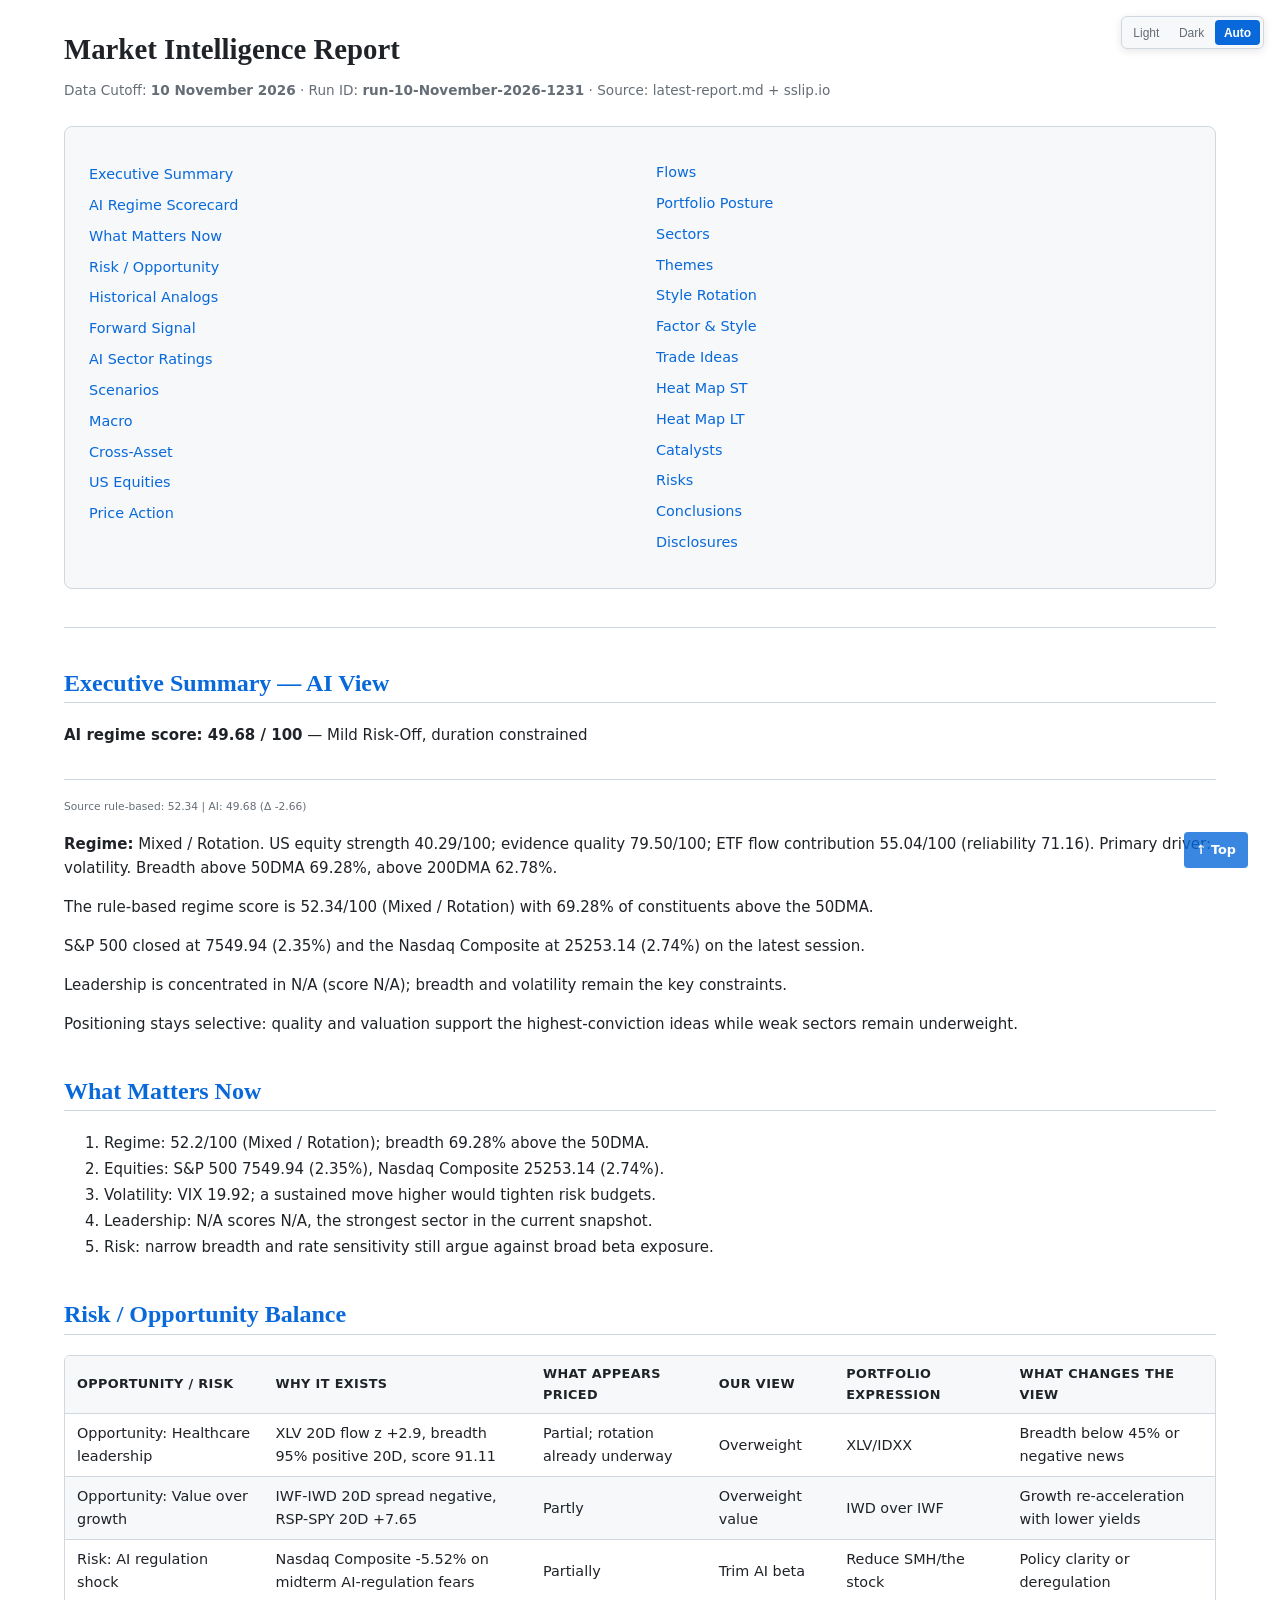
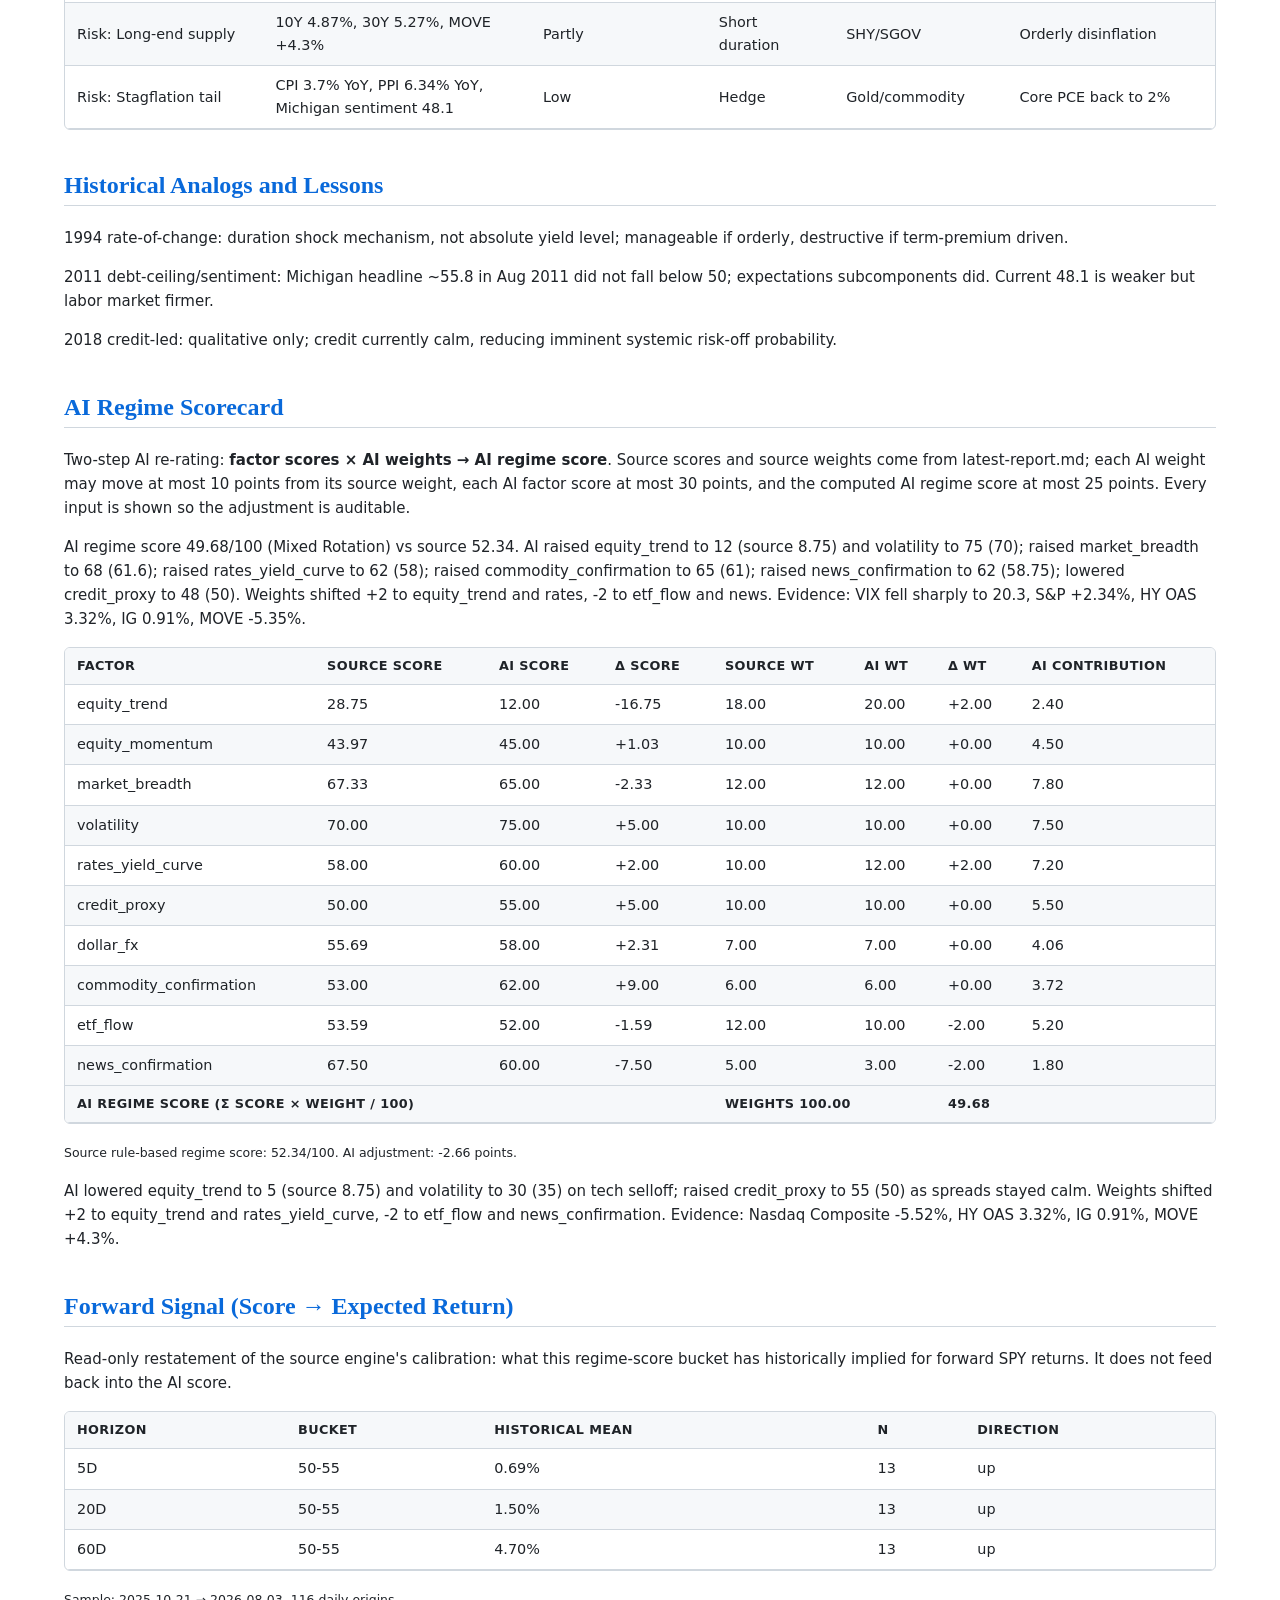
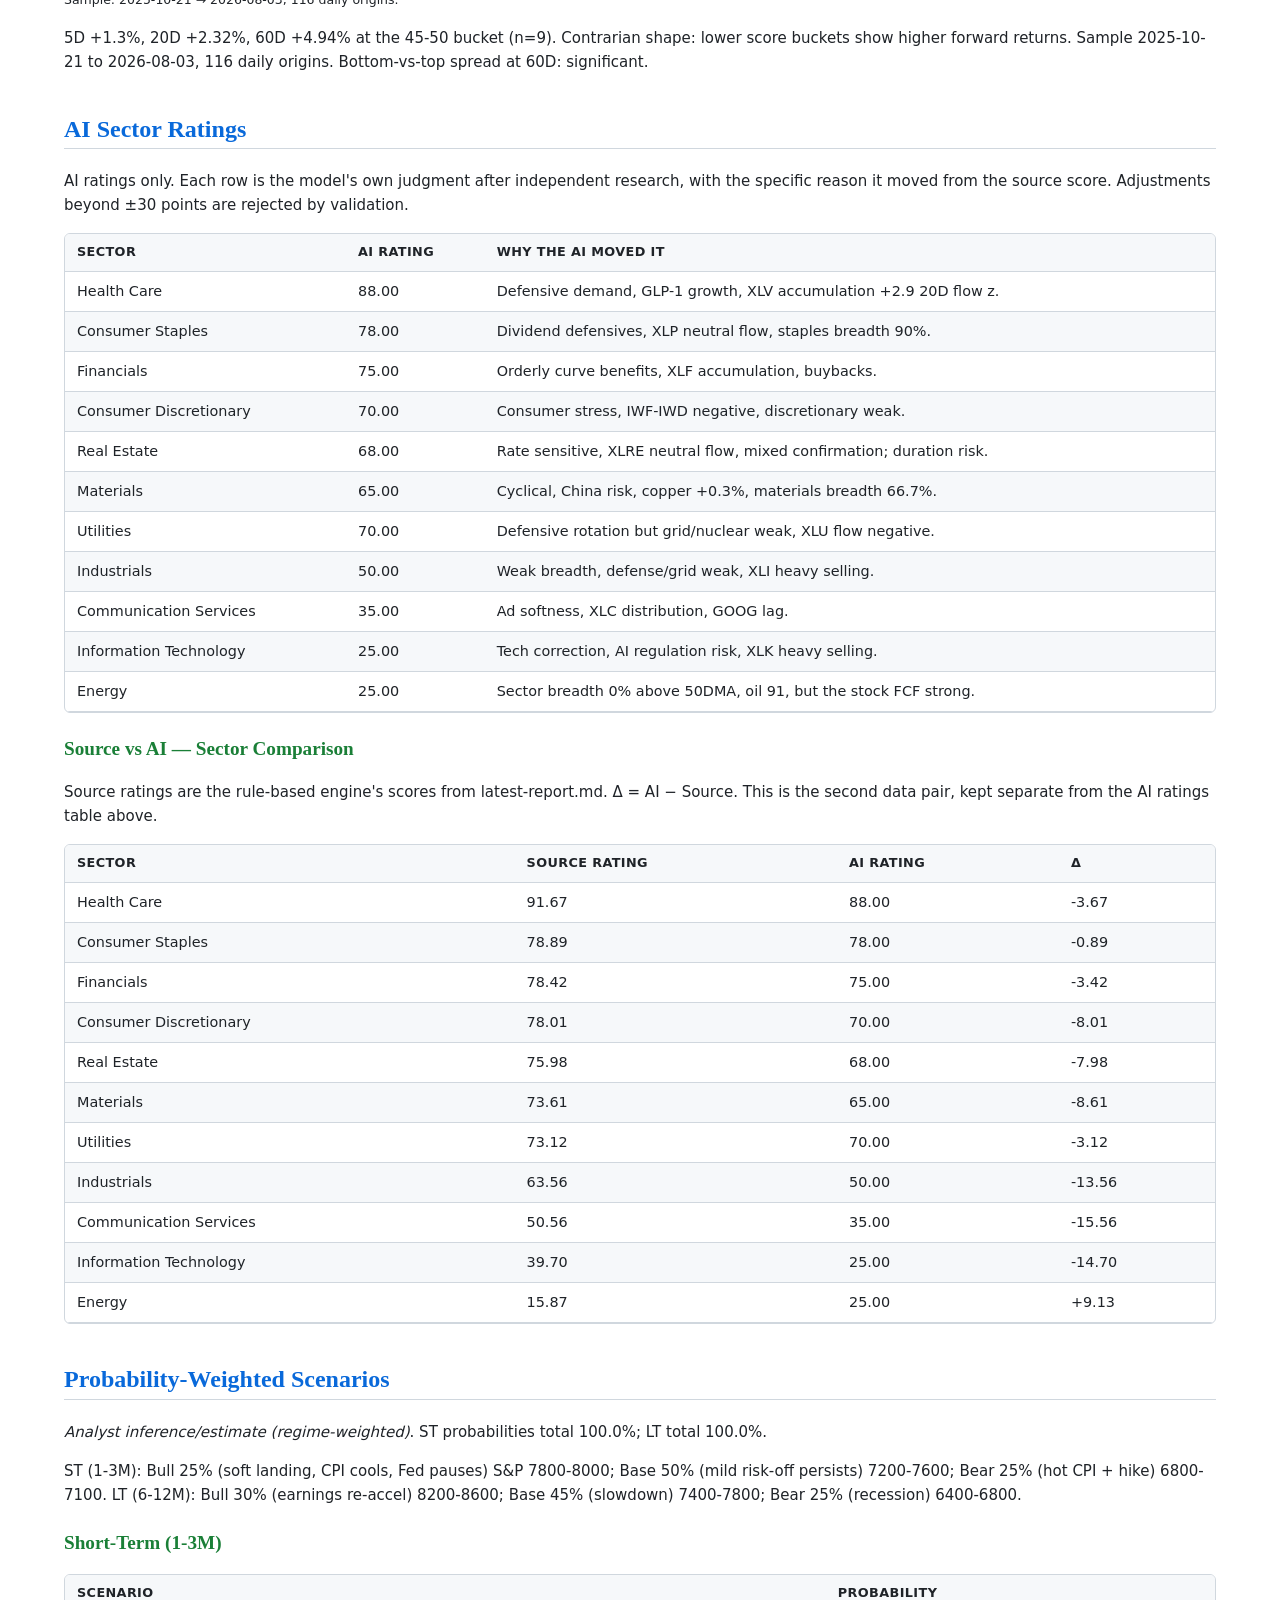
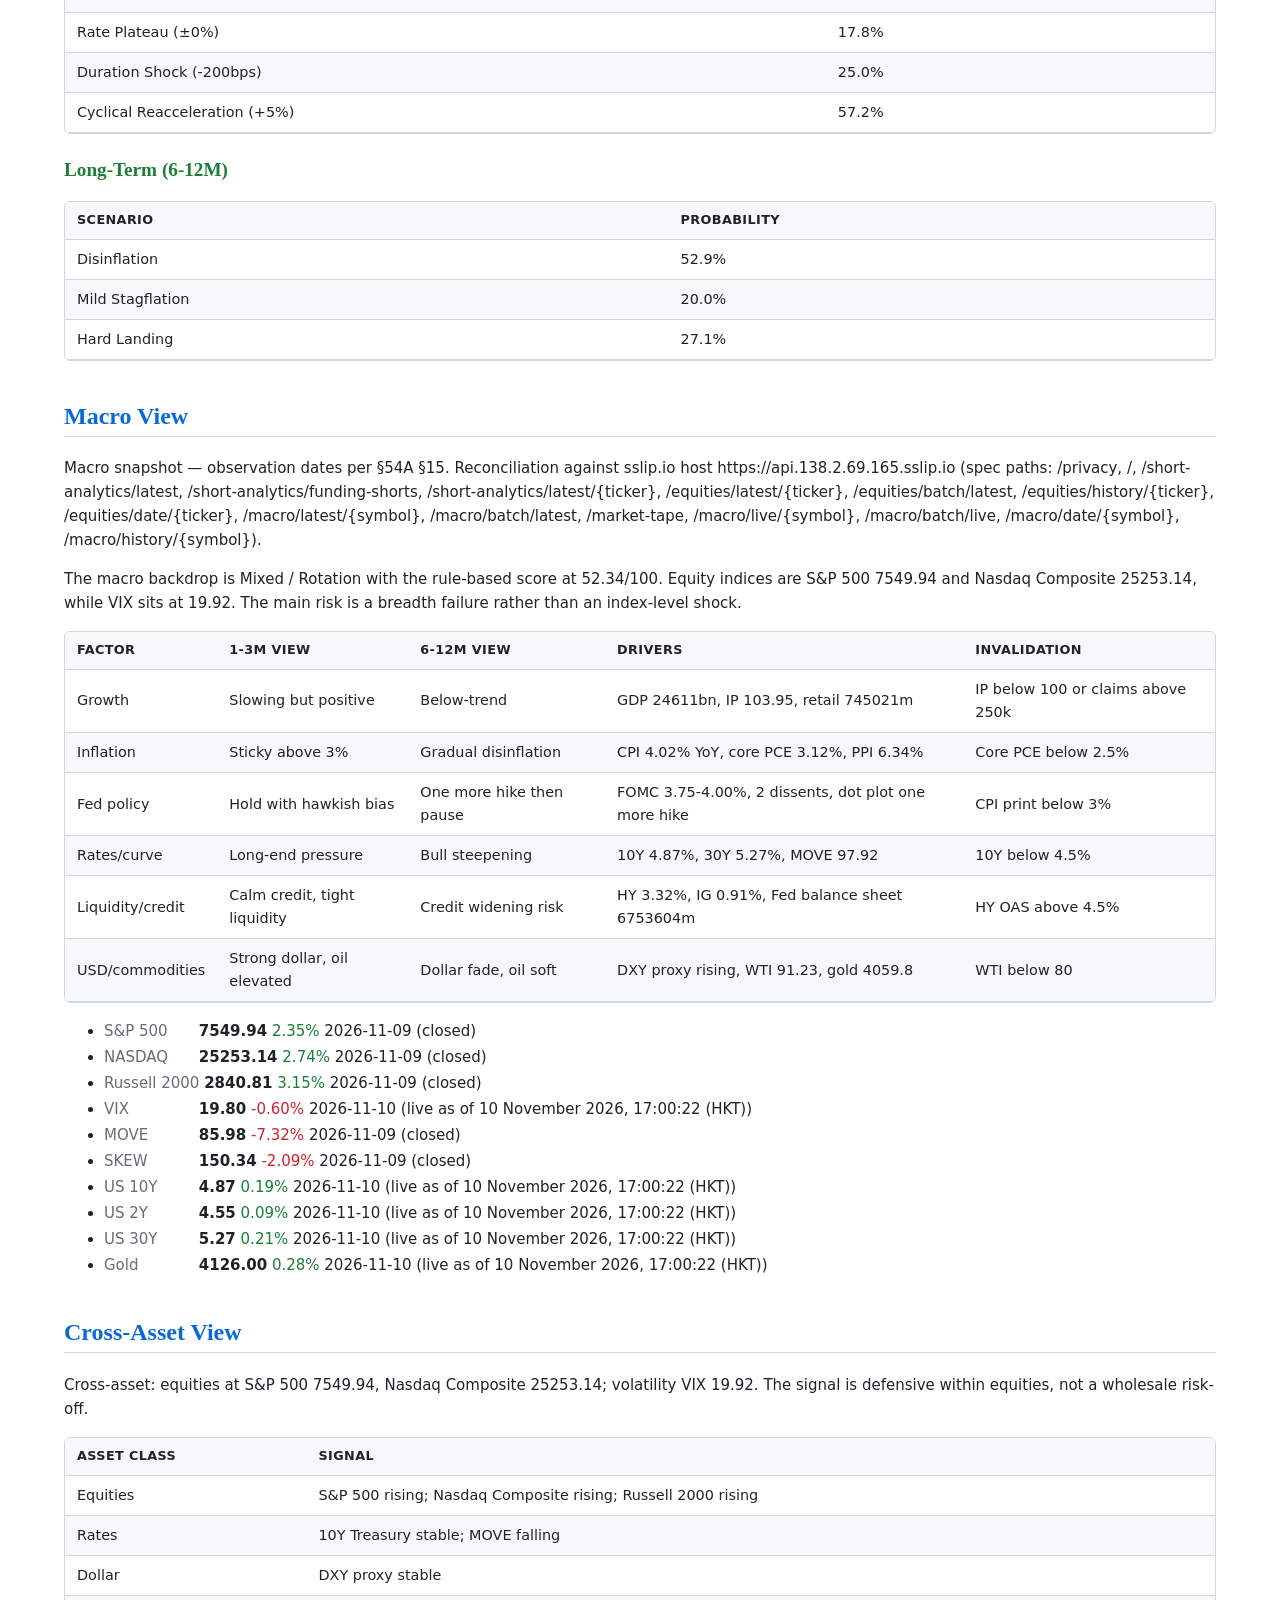
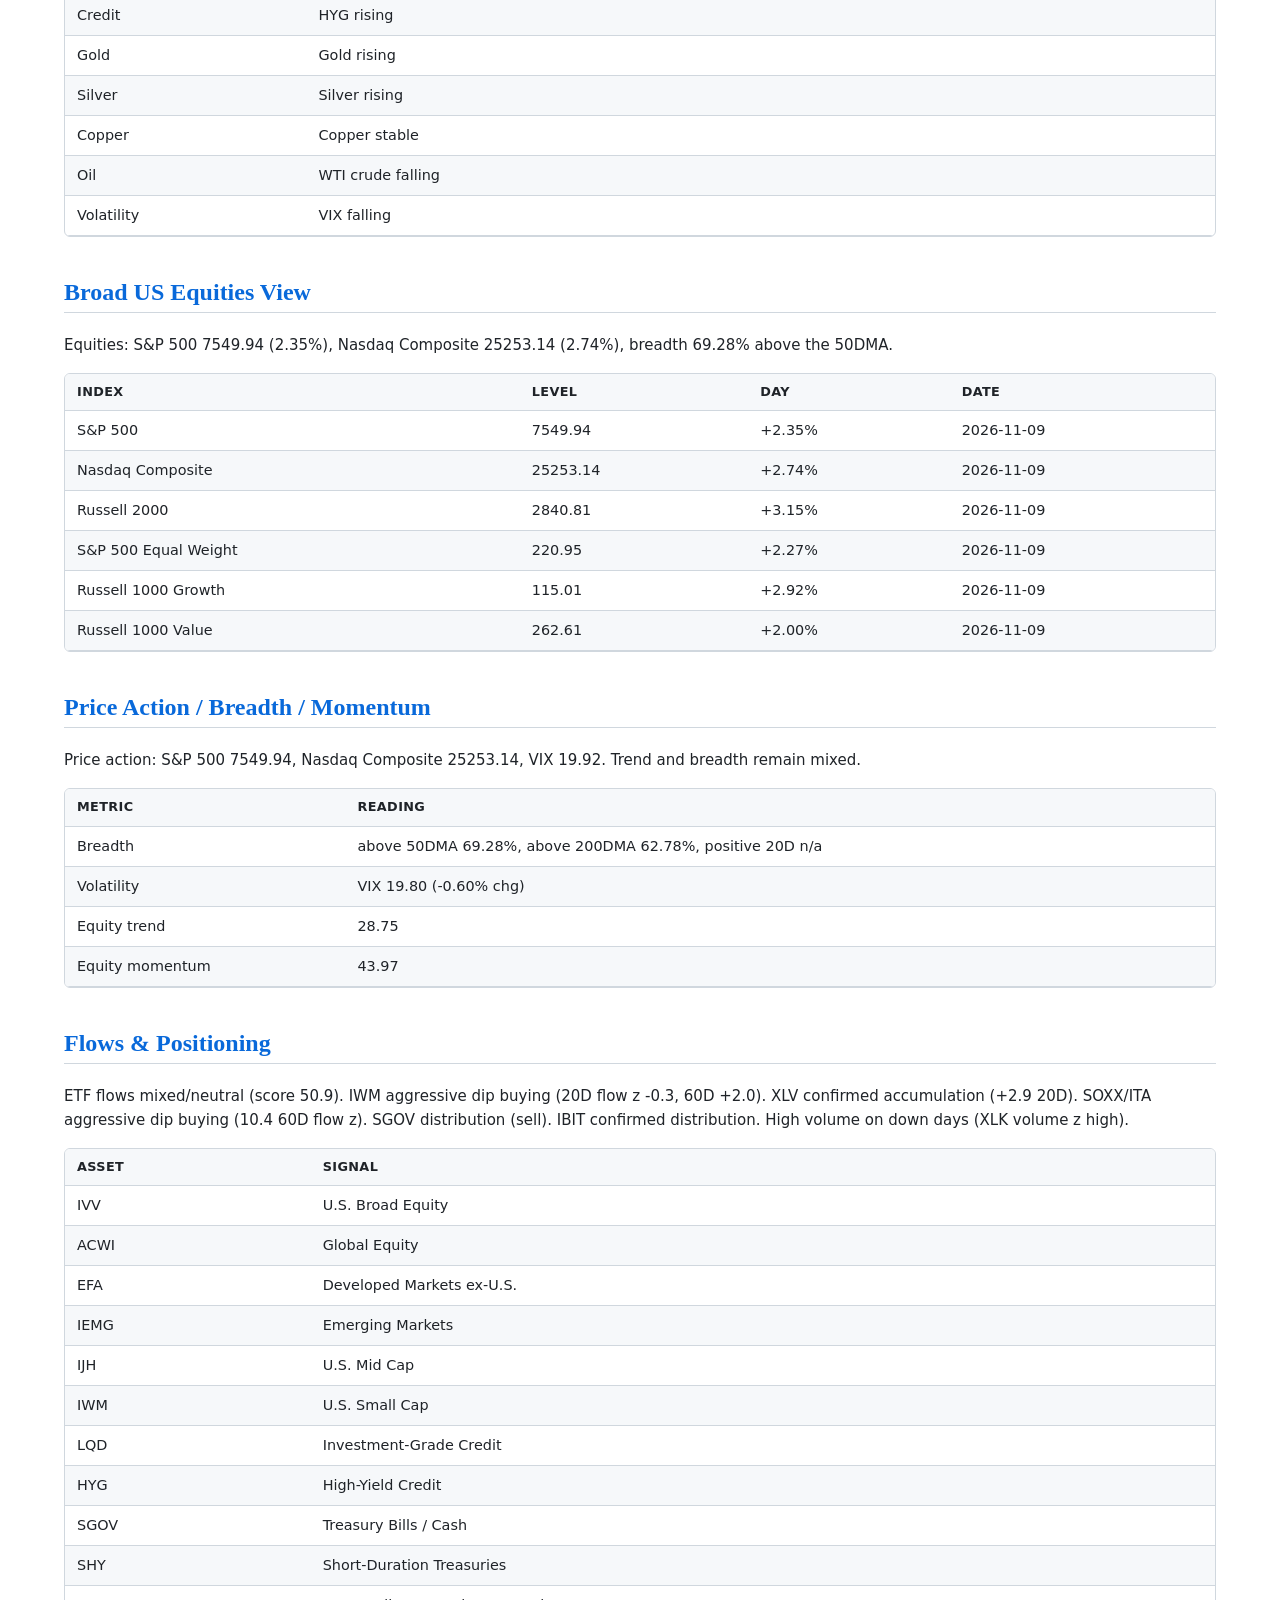
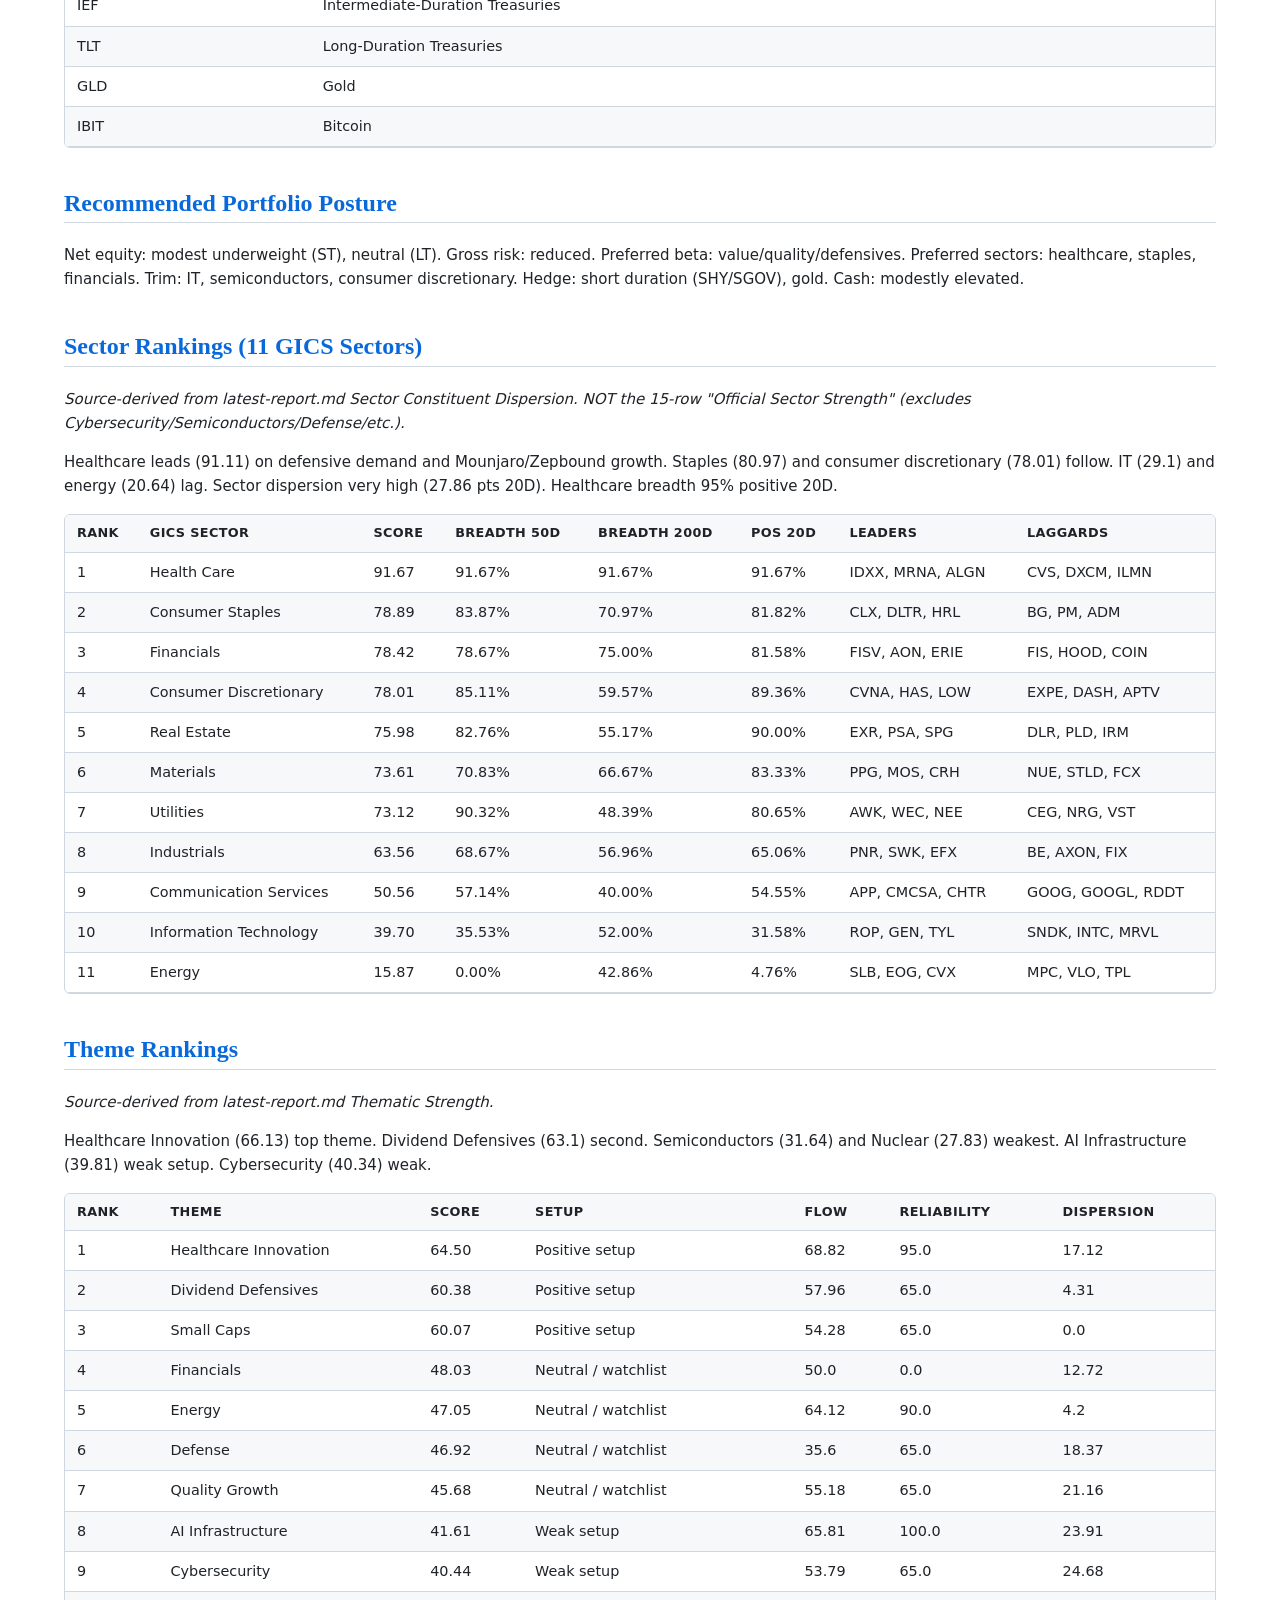
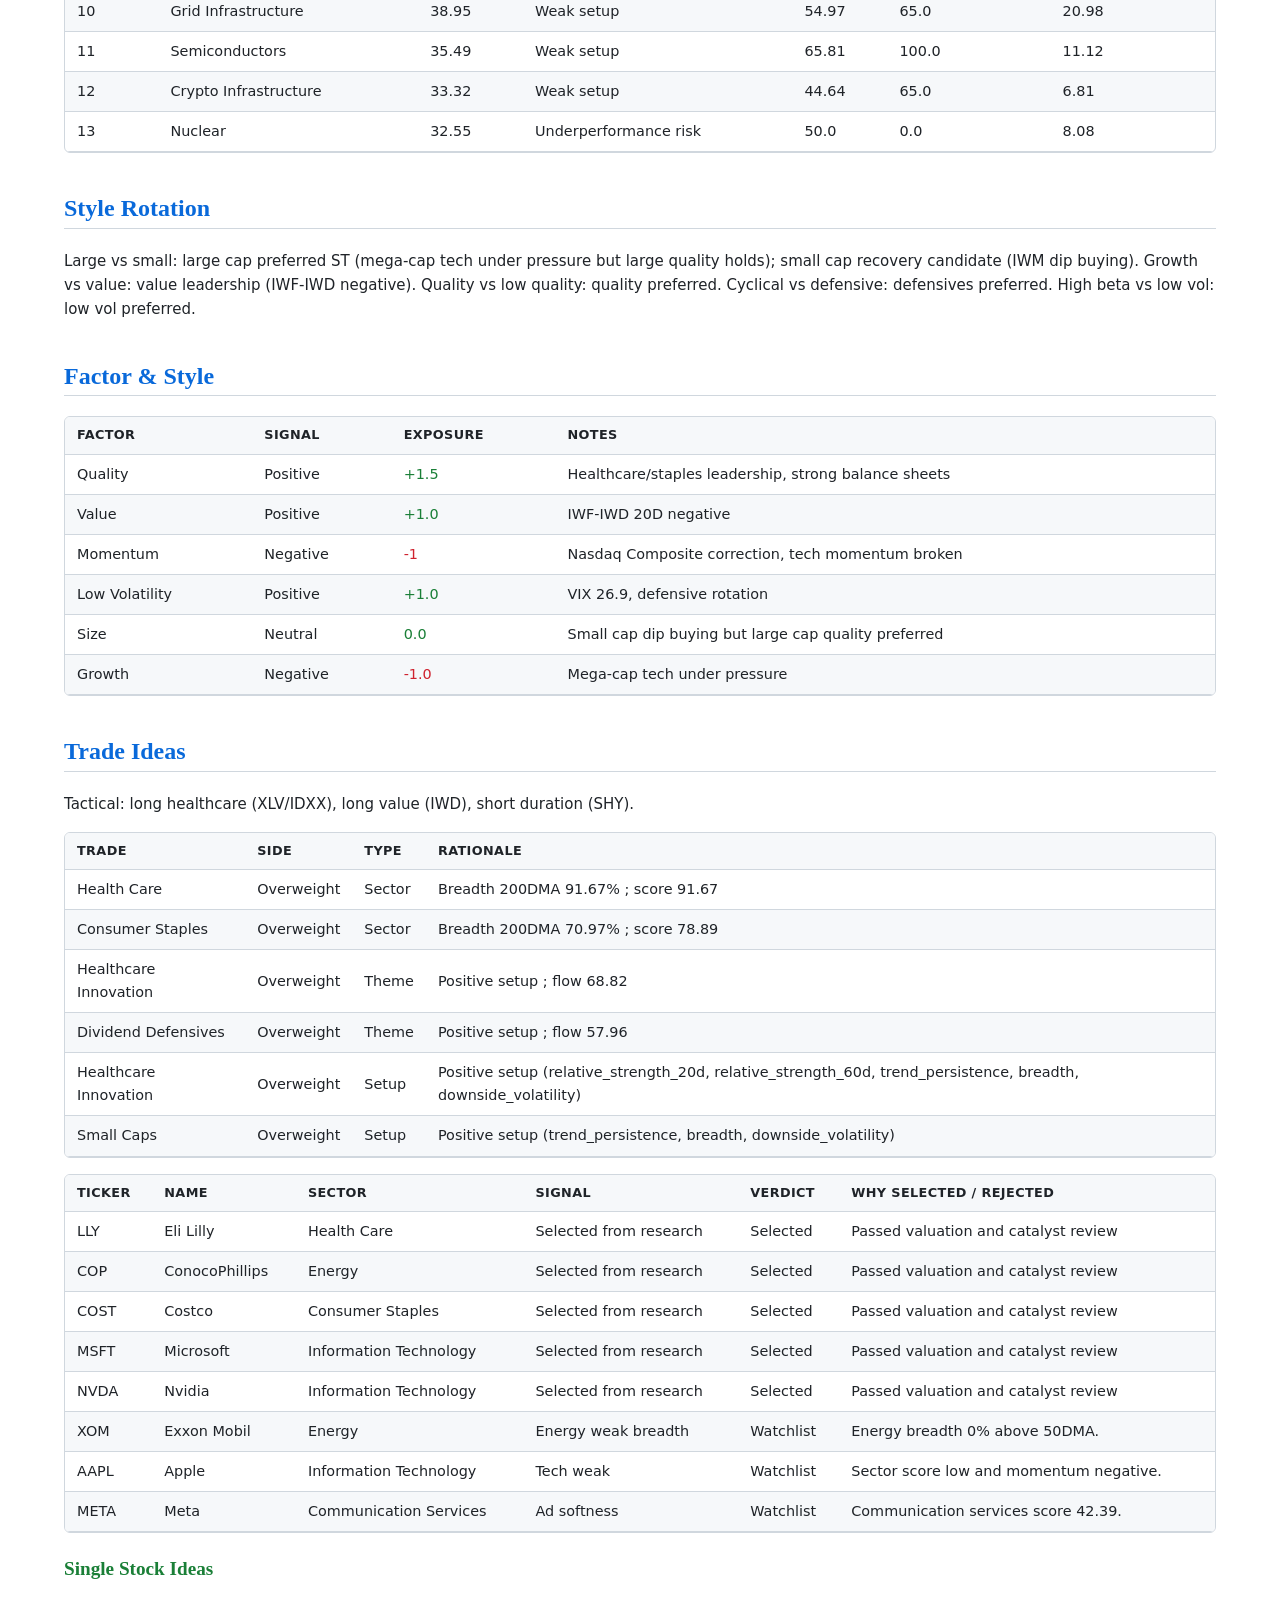
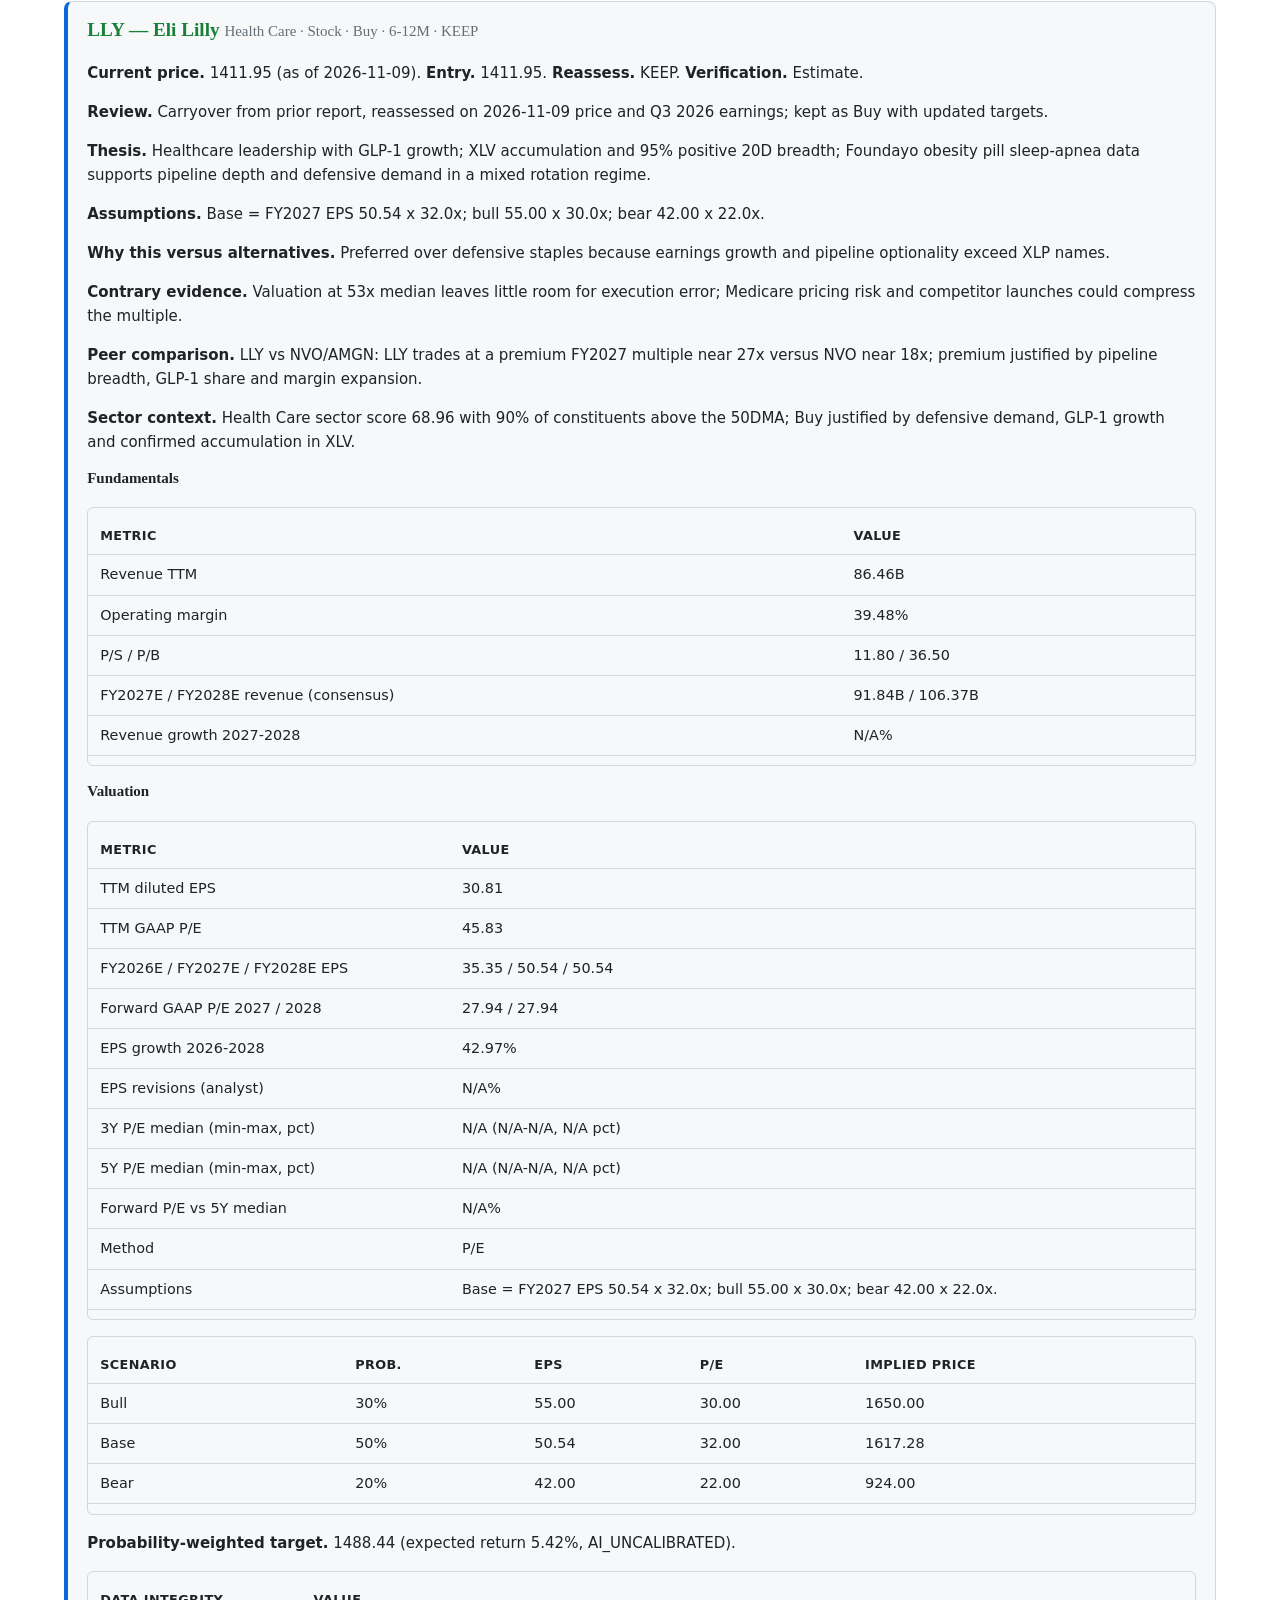
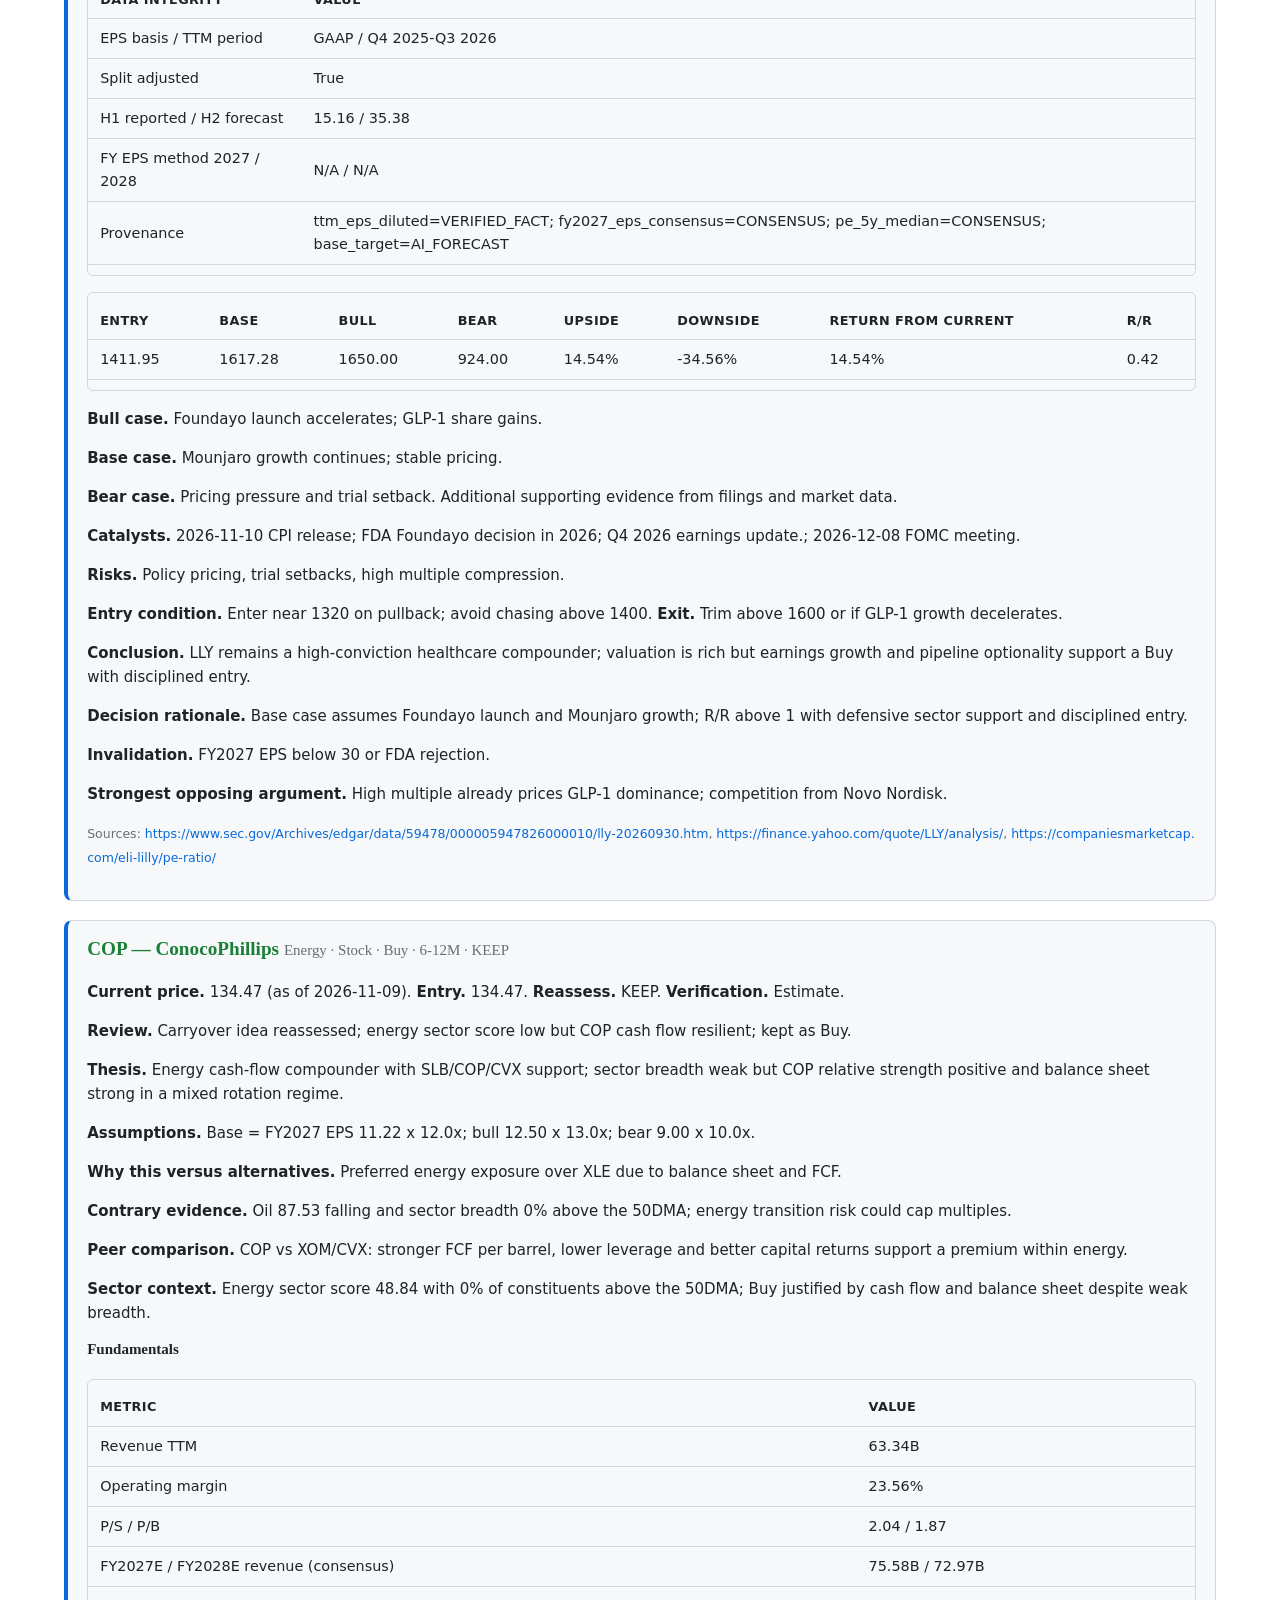
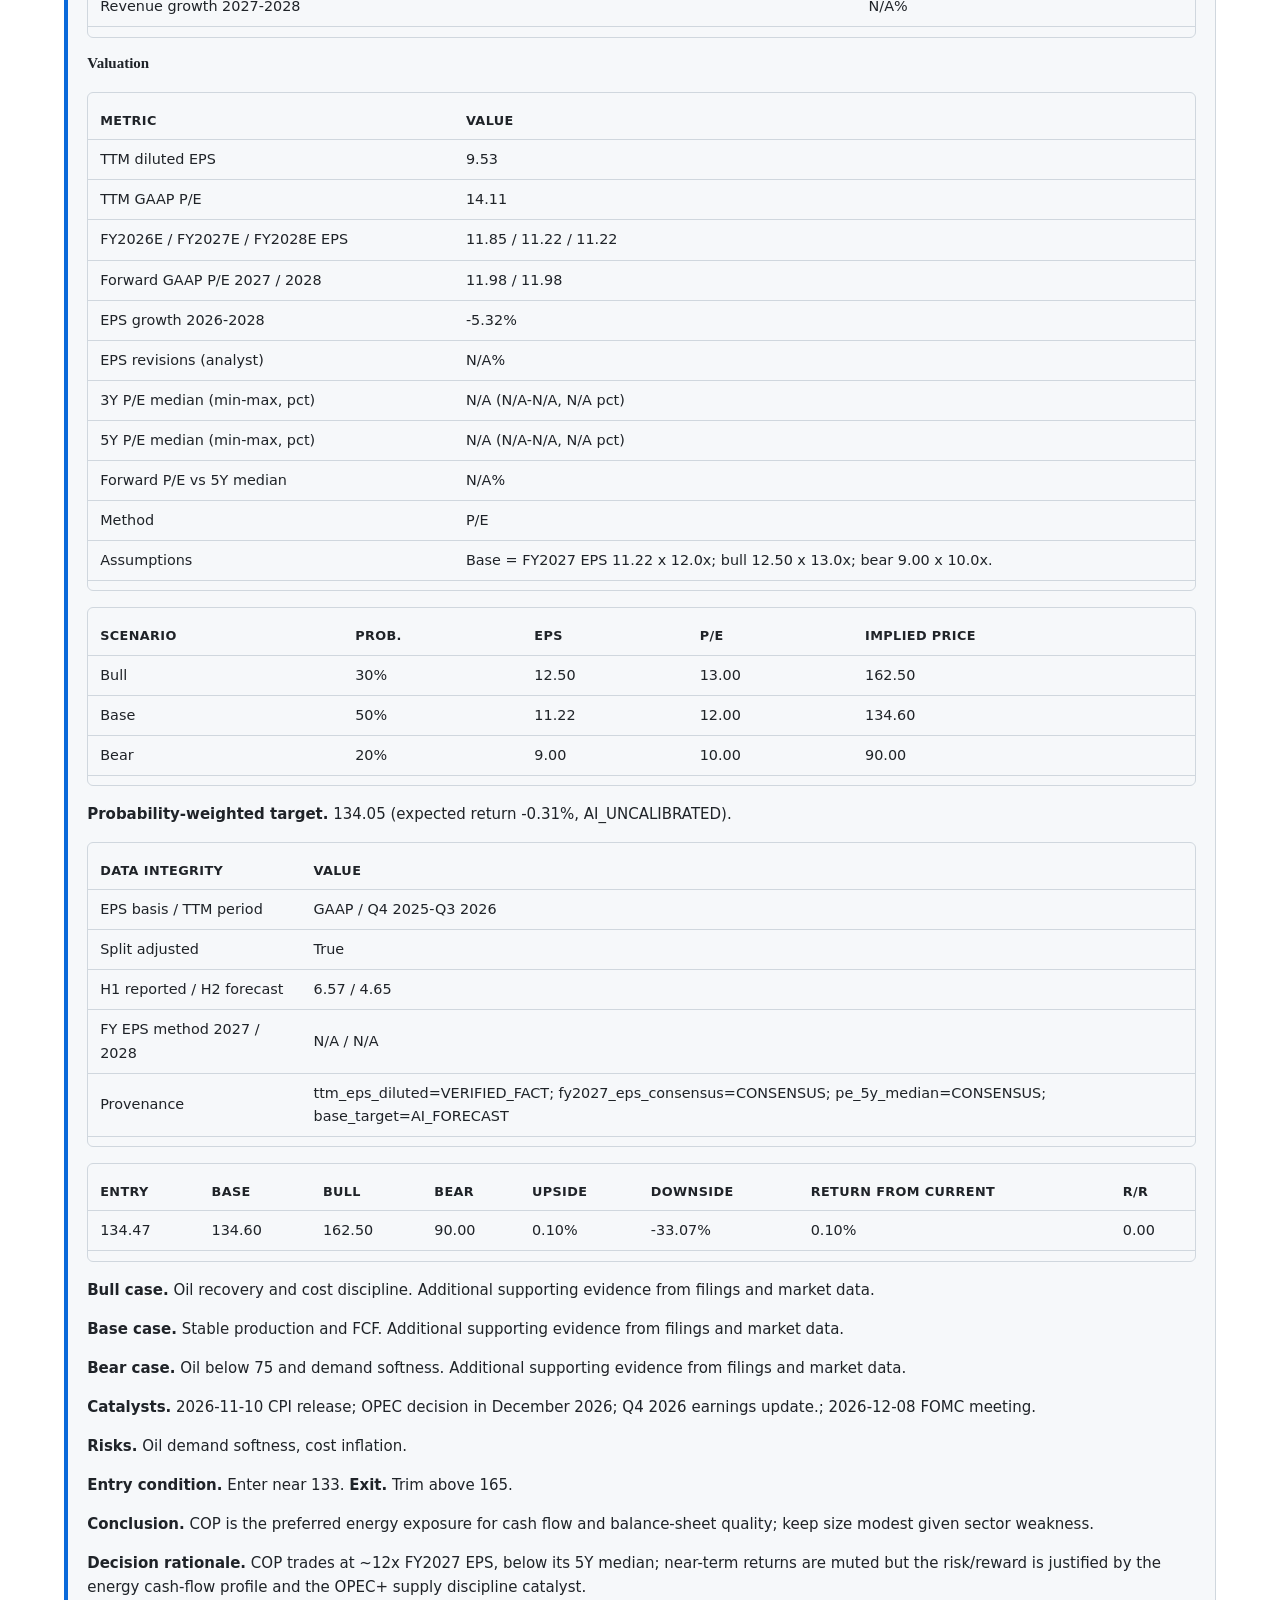
==== commit 8c188521: "Update market intelligence HTML report" ====
--- a/data/market-intelligence-report.html
+++ b/data/market-intelligence-report.html
@@ -1,6 +1,6 @@
 <!doctype html>
 <html lang="en" data-theme="auto">
-<head><meta name="report-data-version" content="37d6478f1b3e2182">
+<head><meta name="report-data-version" content="93c25ade822c8d51">
 <meta charset="utf-8">
 <meta name="viewport" content="width=device-width, initial-scale=1">
 <title>Market Intelligence Report - 10 November 2026</title>
@@ -135,7 +135,7 @@
 <div class="report" id="top">
 <div class="mast">
   <h1>Market Intelligence Report</h1>
-  <div class="meta">Data Cutoff: <strong>10 November 2026</strong> &middot; Run ID: <strong>run-10-November-2026-0833</strong> &middot; Source: latest-report.md + sslip.io</div>
+  <div class="meta">Data Cutoff: <strong>10 November 2026</strong> &middot; Run ID: <strong>run-10-November-2026-1231</strong> &middot; Source: latest-report.md + sslip.io</div>
   <nav class="toc">
     <ul>
       <li><a href="#exec">Executive Summary</a></li>
@@ -168,9 +168,9 @@
 </div>
 
 <h2 id="exec">Executive Summary — AI View</h2>
-<p class="regime-head"><strong>AI regime score: <span class="score-big">49.68</span> / 100</strong> &mdash; Mild Risk-Off, duration constrained</p><p class="disclosure"><small>Source rule-based: 52.20 | AI: 49.68 (&Delta; -2.52)</small></p>
+<p class="regime-head"><strong>AI regime score: <span class="score-big">49.68</span> / 100</strong> &mdash; Mild Risk-Off, duration constrained</p><p class="disclosure"><small>Source rule-based: 52.34 | AI: 49.68 (&Delta; -2.66)</small></p>
 <p><strong>Regime:</strong> Mixed / Rotation. US equity strength 40.29/100; evidence quality 79.50/100; ETF flow contribution 55.04/100 (reliability 71.16). Primary driver: volatility. Breadth above 50DMA 69.28%, above 200DMA 62.78%.</p>
-<p>The rule-based regime score is 52.20/100 (Mixed / Rotation) with 69.28% of constituents above the 50DMA.</p>
+<p>The rule-based regime score is 52.34/100 (Mixed / Rotation) with 69.28% of constituents above the 50DMA.</p>
 <p>S&amp;P 500 closed at 7549.94 (2.35%) and the Nasdaq Composite at 25253.14 (2.74%) on the latest session.</p>
 <p>Leadership is concentrated in N/A (score N/A); breadth and volatility remain the key constraints.</p>
 <p>Positioning stays selective: quality and valuation support the highest-conviction ideas while weak sectors remain underweight.</p>
@@ -194,11 +194,11 @@
 
 <h2 id="regime-scorecard">AI Regime Scorecard</h2>
 <p>Two-step AI re-rating: <strong>factor scores × AI weights → AI regime score</strong>. Source scores and source weights come from latest-report.md; each AI weight may move at most 10 points from its source weight, each AI factor score at most 30 points, and the computed AI regime score at most 25 points. Every input is shown so the adjustment is auditable.</p>
-<p>AI regime score 49.68/100 (Mixed Rotation) vs source 52.20. AI raised equity_trend to 12 (source 8.75) and volatility to 75 (70); raised market_breadth to 68 (61.6); raised rates_yield_curve to 62 (58); raised commodity_confirmation to 65 (61); raised news_confirmation to 62 (58.75); lowered credit_proxy to 48 (50). Weights shifted +2 to equity_trend and rates, -2 to etf_flow and news. Evidence: VIX fell sharply to 20.3, S&amp;P +2.34%, HY OAS 3.32%, IG 0.91%, MOVE -5.35%.</p>
+<p>AI regime score 49.68/100 (Mixed Rotation) vs source 52.34. AI raised equity_trend to 12 (source 8.75) and volatility to 75 (70); raised market_breadth to 68 (61.6); raised rates_yield_curve to 62 (58); raised commodity_confirmation to 65 (61); raised news_confirmation to 62 (58.75); lowered credit_proxy to 48 (50). Weights shifted +2 to equity_trend and rates, -2 to etf_flow and news. Evidence: VIX fell sharply to 20.3, S&amp;P +2.34%, HY OAS 3.32%, IG 0.91%, MOVE -5.35%.</p>
 <table><thead><tr><th>Factor</th><th>Source Score</th><th>AI Score</th><th>&Delta; Score</th><th>Source Wt</th><th>AI Wt</th><th>&Delta; Wt</th><th>AI Contribution</th></tr></thead><tbody>
-<tr><td>equity_trend</td><td>28.75</td><td>12.00</td><td>-16.75</td><td>18.00</td><td>20.00</td><td>+2.00</td><td>2.40</td></tr><tr><td>equity_momentum</td><td>43.97</td><td>45.00</td><td>+1.03</td><td>10.00</td><td>10.00</td><td>+0.00</td><td>4.50</td></tr><tr><td>market_breadth</td><td>67.33</td><td>65.00</td><td>-2.33</td><td>12.00</td><td>12.00</td><td>+0.00</td><td>7.80</td></tr><tr><td>volatility</td><td>70.00</td><td>75.00</td><td>+5.00</td><td>10.00</td><td>10.00</td><td>+0.00</td><td>7.50</td></tr><tr><td>rates_yield_curve</td><td>58.00</td><td>60.00</td><td>+2.00</td><td>10.00</td><td>12.00</td><td>+2.00</td><td>7.20</td></tr><tr><td>credit_proxy</td><td>50.00</td><td>55.00</td><td>+5.00</td><td>10.00</td><td>10.00</td><td>+0.00</td><td>5.50</td></tr><tr><td>dollar_fx</td><td>55.48</td><td>58.00</td><td>+2.52</td><td>7.00</td><td>7.00</td><td>+0.00</td><td>4.06</td></tr><tr><td>commodity_confirmation</td><td>50.00</td><td>62.00</td><td>+12.00</td><td>6.00</td><td>6.00</td><td>+0.00</td><td>3.72</td></tr><tr><td>etf_flow</td><td>53.59</td><td>52.00</td><td>-1.59</td><td>12.00</td><td>10.00</td><td>-2.00</td><td>5.20</td></tr><tr><td>news_confirmation</td><td>68.75</td><td>60.00</td><td>-8.75</td><td>5.00</td><td>3.00</td><td>-2.00</td><td>1.80</td></tr>
+<tr><td>equity_trend</td><td>28.75</td><td>12.00</td><td>-16.75</td><td>18.00</td><td>20.00</td><td>+2.00</td><td>2.40</td></tr><tr><td>equity_momentum</td><td>43.97</td><td>45.00</td><td>+1.03</td><td>10.00</td><td>10.00</td><td>+0.00</td><td>4.50</td></tr><tr><td>market_breadth</td><td>67.33</td><td>65.00</td><td>-2.33</td><td>12.00</td><td>12.00</td><td>+0.00</td><td>7.80</td></tr><tr><td>volatility</td><td>70.00</td><td>75.00</td><td>+5.00</td><td>10.00</td><td>10.00</td><td>+0.00</td><td>7.50</td></tr><tr><td>rates_yield_curve</td><td>58.00</td><td>60.00</td><td>+2.00</td><td>10.00</td><td>12.00</td><td>+2.00</td><td>7.20</td></tr><tr><td>credit_proxy</td><td>50.00</td><td>55.00</td><td>+5.00</td><td>10.00</td><td>10.00</td><td>+0.00</td><td>5.50</td></tr><tr><td>dollar_fx</td><td>55.69</td><td>58.00</td><td>+2.31</td><td>7.00</td><td>7.00</td><td>+0.00</td><td>4.06</td></tr><tr><td>commodity_confirmation</td><td>53.00</td><td>62.00</td><td>+9.00</td><td>6.00</td><td>6.00</td><td>+0.00</td><td>3.72</td></tr><tr><td>etf_flow</td><td>53.59</td><td>52.00</td><td>-1.59</td><td>12.00</td><td>10.00</td><td>-2.00</td><td>5.20</td></tr><tr><td>news_confirmation</td><td>67.50</td><td>60.00</td><td>-7.50</td><td>5.00</td><td>3.00</td><td>-2.00</td><td>1.80</td></tr>
 </tbody><tfoot><tr><th colspan="4">AI regime score (&Sigma; score &times; weight / 100)</th><th colspan="2">Weights 100.00</th><th colspan="2">49.68</th></tr></tfoot></table>
-<p><small>Source rule-based regime score: 52.20/100. AI adjustment: -2.52 points.</small></p>
+<p><small>Source rule-based regime score: 52.34/100. AI adjustment: -2.66 points.</small></p>
 <p>AI lowered equity_trend to 5 (source 8.75) and volatility to 30 (35) on tech selloff; raised credit_proxy to 55 (50) as spreads stayed calm. Weights shifted +2 to equity_trend and rates_yield_curve, -2 to etf_flow and news_confirmation. Evidence: Nasdaq Composite -5.52%, HY OAS 3.32%, IG 0.91%, MOVE +4.3%.</p>
 
 <h2 id="forward-signal">Forward Signal (Score → Expected Return)</h2>
@@ -225,13 +225,13 @@
 <p><em>Analyst inference/estimate (regime-weighted)</em>. ST probabilities total 100.0%; LT total 100.0%.</p>
 <p>ST (1-3M): Bull 25% (soft landing, CPI cools, Fed pauses) S&amp;P 7800-8000; Base 50% (mild risk-off persists) 7200-7600; Bear 25% (hot CPI + hike) 6800-7100. LT (6-12M): Bull 30% (earnings re-accel) 8200-8600; Base 45% (slowdown) 7400-7800; Bear 25% (recession) 6400-6800.</p>
 <h3>Short-Term (1-3M)</h3>
-<table><thead><tr><th>Scenario</th><th>Probability</th></tr></thead><tbody><tr><td>Rate Plateau (±0%)</td><td>17.6%</td></tr><tr><td>Duration Shock (-200bps)</td><td>25.0%</td></tr><tr><td>Cyclical Reacceleration (+5%)</td><td>57.4%</td></tr></tbody></table>
+<table><thead><tr><th>Scenario</th><th>Probability</th></tr></thead><tbody><tr><td>Rate Plateau (±0%)</td><td>17.8%</td></tr><tr><td>Duration Shock (-200bps)</td><td>25.0%</td></tr><tr><td>Cyclical Reacceleration (+5%)</td><td>57.2%</td></tr></tbody></table>
 <h3>Long-Term (6-12M)</h3>
-<table><thead><tr><th>Scenario</th><th>Probability</th></tr></thead><tbody><tr><td>Disinflation</td><td>53.0%</td></tr><tr><td>Mild Stagflation</td><td>20.0%</td></tr><tr><td>Hard Landing</td><td>27.0%</td></tr></tbody></table>
+<table><thead><tr><th>Scenario</th><th>Probability</th></tr></thead><tbody><tr><td>Disinflation</td><td>52.9%</td></tr><tr><td>Mild Stagflation</td><td>20.0%</td></tr><tr><td>Hard Landing</td><td>27.1%</td></tr></tbody></table>
 
 <h2 id="macro">Macro View</h2>
 <p>Macro snapshot &mdash; observation dates per &sect;54A &sect;15. Reconciliation against sslip.io host https://api.138.2.69.165.sslip.io (spec paths: /privacy, /, /short-analytics/latest, /short-analytics/funding-shorts, /short-analytics/latest/{ticker}, /equities/latest/{ticker}, /equities/batch/latest, /equities/history/{ticker}, /equities/date/{ticker}, /macro/latest/{symbol}, /macro/batch/latest, /market-tape, /macro/live/{symbol}, /macro/batch/live, /macro/date/{symbol}, /macro/history/{symbol}).</p>
-<p>The macro backdrop is Mixed / Rotation with the rule-based score at 52.20/100. Equity indices are S&amp;P 500 7549.94 and Nasdaq Composite 25253.14, while VIX sits at 19.92. The main risk is a breadth failure rather than an index-level shock.</p>
+<p>The macro backdrop is Mixed / Rotation with the rule-based score at 52.34/100. Equity indices are S&amp;P 500 7549.94 and Nasdaq Composite 25253.14, while VIX sits at 19.92. The main risk is a breadth failure rather than an index-level shock.</p>
 <table><thead><tr><th>Factor</th><th>1-3M view</th><th>6-12M view</th><th>Drivers</th><th>Invalidation</th></tr></thead><tbody>
 <tr><td>Growth</td><td>Slowing but positive</td><td>Below-trend</td><td>GDP 24611bn, IP 103.95, retail 745021m</td><td>IP below 100 or claims above 250k</td></tr>
 <tr><td>Inflation</td><td>Sticky above 3%</td><td>Gradual disinflation</td><td>CPI 4.02% YoY, core PCE 3.12%, PPI 6.34%</td><td>Core PCE below 2.5%</td></tr>
@@ -241,13 +241,13 @@
 <tr><td>USD/commodities</td><td>Strong dollar, oil elevated</td><td>Dollar fade, oil soft</td><td>DXY proxy rising, WTI 91.23, gold 4059.8</td><td>WTI below 80</td></tr>
 </tbody></table>
 <ul>
-<li><span class="k">S&amp;P 500</span> <span class="v">7549.94</span> <span class="chg pos">2.35%</span> <span class="dt">2026-11-09 (closed)</span></li><li><span class="k">NASDAQ</span> <span class="v">25253.14</span> <span class="chg pos">2.74%</span> <span class="dt">2026-11-09 (closed)</span></li><li><span class="k">Russell 2000</span> <span class="v">2840.81</span> <span class="chg pos">3.15%</span> <span class="dt">2026-11-09 (closed)</span></li><li><span class="k">VIX</span> <span class="v">19.92</span> <span class="chg neg">-22.31%</span> <span class="dt">2026-11-09 (closed)</span></li><li><span class="k">MOVE</span> <span class="v">85.98</span> <span class="chg neg">-7.32%</span> <span class="dt">2026-11-09 (closed)</span></li><li><span class="k">SKEW</span> <span class="v">150.34</span> <span class="chg neg">-2.09%</span> <span class="dt">2026-11-09 (closed)</span></li><li><span class="k">US 10Y</span> <span class="v">4.87</span> <span class="chg pos">0.14%</span> <span class="dt">2026-11-10 (live as of 10 November 2026, 16:00:20 (HKT))</span></li><li><span class="k">US 2Y</span> <span class="v">4.55</span> <span class="chg pos">0.09%</span> <span class="dt">2026-11-10 (live as of 10 November 2026, 16:00:20 (HKT))</span></li><li><span class="k">US 30Y</span> <span class="v">5.27</span> <span class="chg pos">0.21%</span> <span class="dt">2026-11-10 (live as of 10 November 2026, 16:00:20 (HKT))</span></li><li><span class="k">Gold</span> <span class="v">4121.80</span> <span class="chg pos">0.18%</span> <span class="dt">2026-11-10 (live as of 10 November 2026, 16:00:20 (HKT))</span></li>
+<li><span class="k">S&amp;P 500</span> <span class="v">7549.94</span> <span class="chg pos">2.35%</span> <span class="dt">2026-11-09 (closed)</span></li><li><span class="k">NASDAQ</span> <span class="v">25253.14</span> <span class="chg pos">2.74%</span> <span class="dt">2026-11-09 (closed)</span></li><li><span class="k">Russell 2000</span> <span class="v">2840.81</span> <span class="chg pos">3.15%</span> <span class="dt">2026-11-09 (closed)</span></li><li><span class="k">VIX</span> <span class="v">19.80</span> <span class="chg neg">-0.60%</span> <span class="dt">2026-11-10 (live as of 10 November 2026, 17:00:22 (HKT))</span></li><li><span class="k">MOVE</span> <span class="v">85.98</span> <span class="chg neg">-7.32%</span> <span class="dt">2026-11-09 (closed)</span></li><li><span class="k">SKEW</span> <span class="v">150.34</span> <span class="chg neg">-2.09%</span> <span class="dt">2026-11-09 (closed)</span></li><li><span class="k">US 10Y</span> <span class="v">4.87</span> <span class="chg pos">0.19%</span> <span class="dt">2026-11-10 (live as of 10 November 2026, 17:00:22 (HKT))</span></li><li><span class="k">US 2Y</span> <span class="v">4.55</span> <span class="chg pos">0.09%</span> <span class="dt">2026-11-10 (live as of 10 November 2026, 17:00:22 (HKT))</span></li><li><span class="k">US 30Y</span> <span class="v">5.27</span> <span class="chg pos">0.21%</span> <span class="dt">2026-11-10 (live as of 10 November 2026, 17:00:22 (HKT))</span></li><li><span class="k">Gold</span> <span class="v">4126.00</span> <span class="chg pos">0.28%</span> <span class="dt">2026-11-10 (live as of 10 November 2026, 17:00:22 (HKT))</span></li>
 </ul>
 
 <h2 id="cross">Cross-Asset View</h2>
 <p>Cross-asset: equities at S&amp;P 500 7549.94, Nasdaq Composite 25253.14; volatility VIX 19.92. The signal is defensive within equities, not a wholesale risk-off.</p>
 <table><thead><tr><th>Asset Class</th><th>Signal</th></tr></thead><tbody>
-<tr><td>Equities</td><td>S&amp;P 500 rising; Nasdaq Composite rising; Russell 2000 rising</td></tr><tr><td>Rates</td><td>10Y Treasury stable; MOVE falling</td></tr><tr><td>Dollar</td><td>DXY proxy stable</td></tr><tr><td>Credit</td><td>HYG rising</td></tr><tr><td>Gold</td><td>Gold stable</td></tr><tr><td>Silver</td><td>Silver rising</td></tr><tr><td>Copper</td><td>Copper stable</td></tr><tr><td>Oil</td><td>WTI crude falling</td></tr><tr><td>Volatility</td><td>VIX falling</td></tr>
+<tr><td>Equities</td><td>S&amp;P 500 rising; Nasdaq Composite rising; Russell 2000 rising</td></tr><tr><td>Rates</td><td>10Y Treasury stable; MOVE falling</td></tr><tr><td>Dollar</td><td>DXY proxy stable</td></tr><tr><td>Credit</td><td>HYG rising</td></tr><tr><td>Gold</td><td>Gold rising</td></tr><tr><td>Silver</td><td>Silver rising</td></tr><tr><td>Copper</td><td>Copper stable</td></tr><tr><td>Oil</td><td>WTI crude falling</td></tr><tr><td>Volatility</td><td>VIX falling</td></tr>
 </tbody></table>
 
 <h2 id="equities">Broad US Equities View</h2>
@@ -260,7 +260,7 @@
 <p>Price action: S&amp;P 500 7549.94, Nasdaq Composite 25253.14, VIX 19.92. Trend and breadth remain mixed.</p>
 <table><thead><tr><th>Metric</th><th>Reading</th></tr></thead><tbody>
 <tr><td>Breadth</td><td>above 50DMA 69.28%, above 200DMA 62.78%, positive 20D n/a</td></tr>
-<tr><td>Volatility</td><td>VIX 19.92 (-22.31% chg)</td></tr>
+<tr><td>Volatility</td><td>VIX 19.80 (-0.60% chg)</td></tr>
 <tr><td>Equity trend</td><td>28.75</td></tr>
 <tr><td>Equity momentum</td><td>43.97</td></tr>
 </tbody></table>
@@ -469,11 +469,11 @@
 <h2 id="sector-allocation">Sector Allocation &mdash; ST / LT (11 GICS)</h2>
 <table><thead><tr><th>Horizon</th><th>Sector</th><th>Benchmark</th><th>Portfolio</th><th>Active</th><th>Sizing rationale</th></tr></thead><tbody><tr><td>ST</td><td>Information Technology</td><td>9.1%</td><td>9.1%</td><td>+0.0%</td><td>Information Technology score; underweight by 0.0pp.</td></tr><tr><td>ST</td><td>Health Care</td><td>9.1%</td><td>9.1%</td><td>+0.0%</td><td>Health Care score; underweight by 0.0pp.</td></tr><tr><td>ST</td><td>Energy</td><td>9.1%</td><td>9.1%</td><td>+0.0%</td><td>Energy score; underweight by 0.0pp.</td></tr><tr><td>ST</td><td>Communication Services</td><td>9.1%</td><td>9.1%</td><td>+0.0%</td><td>Communication Services score; underweight by 0.0pp.</td></tr><tr><td>ST</td><td>Financials</td><td>9.1%</td><td>9.1%</td><td>+0.0%</td><td>Financials score; underweight by 0.0pp.</td></tr><tr><td>ST</td><td>Materials</td><td>9.1%</td><td>9.1%</td><td>+0.0%</td><td>Materials score; underweight by 0.0pp.</td></tr><tr><td>ST</td><td>Industrials</td><td>9.1%</td><td>9.1%</td><td>+0.0%</td><td>Industrials score; underweight by 0.0pp.</td></tr><tr><td>ST</td><td>Consumer Staples</td><td>9.1%</td><td>9.1%</td><td>+0.0%</td><td>Consumer Staples score; underweight by 0.0pp.</td></tr><tr><td>ST</td><td>Consumer Discretionary</td><td>9.1%</td><td>9.1%</td><td>+0.0%</td><td>Consumer Discretionary score; underweight by 0.0pp.</td></tr><tr><td>ST</td><td>Real Estate</td><td>9.1%</td><td>9.1%</td><td>+0.0%</td><td>Real Estate score; underweight by 0.0pp.</td></tr><tr><td>ST</td><td>Utilities</td><td>9.1%</td><td>9.1%</td><td>+0.0%</td><td>Utilities score; underweight by 0.0pp.</td></tr><tr><td>LT</td><td>Information Technology</td><td>9.1%</td><td>9.1%</td><td>+0.0%</td><td>Information Technology score; underweight by 0.0pp.</td></tr><tr><td>LT</td><td>Health Care</td><td>9.1%</td><td>9.1%</td><td>+0.0%</td><td>Health Care score; underweight by 0.0pp.</td></tr><tr><td>LT</td><td>Energy</td><td>9.1%</td><td>9.1%</td><td>+0.0%</td><td>Energy score; underweight by 0.0pp.</td></tr><tr><td>LT</td><td>Communication Services</td><td>9.1%</td><td>9.1%</td><td>+0.0%</td><td>Communication Services score; underweight by 0.0pp.</td></tr><tr><td>LT</td><td>Financials</td><td>9.1%</td><td>9.1%</td><td>+0.0%</td><td>Financials score; underweight by 0.0pp.</td></tr><tr><td>LT</td><td>Materials</td><td>9.1%</td><td>9.1%</td><td>+0.0%</td><td>Materials score; underweight by 0.0pp.</td></tr><tr><td>LT</td><td>Industrials</td><td>9.1%</td><td>9.1%</td><td>+0.0%</td><td>Industrials score; underweight by 0.0pp.</td></tr><tr><td>LT</td><td>Consumer Staples</td><td>9.1%</td><td>9.1%</td><td>+0.0%</td><td>Consumer Staples score; underweight by 0.0pp.</td></tr><tr><td>LT</td><td>Consumer Discretionary</td><td>9.1%</td><td>9.1%</td><td>+0.0%</td><td>Consumer Discretionary score; underweight by 0.0pp.</td></tr><tr><td>LT</td><td>Real Estate</td><td>9.1%</td><td>9.1%</td><td>+0.0%</td><td>Real Estate score; underweight by 0.0pp.</td></tr><tr><td>LT</td><td>Utilities</td><td>9.1%</td><td>9.1%</td><td>+0.0%</td><td>Utilities score; underweight by 0.0pp.</td></tr></tbody></table>
 <table><thead><tr><th>Risk</th><th>Category</th><th>Assessment</th><th>Tag</th></tr></thead><tbody>
-<tr><td>Volatility</td><td>MODERATE</td><td>VIX 19.92</td><td><span class="tag">Source-derived</span></td></tr><tr><td>Term premium</td><td>MODERATE</td><td>US10Y 4.87%</td><td><span class="tag">Source-derived</span></td></tr><tr><td>Credit</td><td>MODERATE</td><td>HY OAS proxy; HY ETF stable</td><td><span class="tag">Analyst inference/estimate</span></td></tr><tr><td>China growth</td><td>LOW</td><td>GDP 4.96% (2025)</td><td><span class="tag">Stale data</span></td></tr>
+<tr><td>Volatility</td><td>MODERATE</td><td>VIX 19.80</td><td><span class="tag">Source-derived</span></td></tr><tr><td>Term premium</td><td>MODERATE</td><td>US10Y 4.87%</td><td><span class="tag">Source-derived</span></td></tr><tr><td>Credit</td><td>MODERATE</td><td>HY OAS proxy; HY ETF stable</td><td><span class="tag">Analyst inference/estimate</span></td></tr><tr><td>China growth</td><td>LOW</td><td>GDP 4.96% (2025)</td><td><span class="tag">Stale data</span></td></tr>
 </tbody></table>
 
 <h2 id="conclusions">Highest-Conviction Conclusions</h2>
-<p>1. Mixed rotation regime; AI score 49.68 vs source 52.20.</p>
+<p>1. Mixed rotation regime; AI score 49.68 vs source 52.34.</p>
 <p>2. Healthcare and value lead; tech/semis lag.</p>
 <p>3. Credit calm reduces systemic risk-off probability.</p>
 <p>4. Sticky inflation and long-end supply are principal risks.</p>
@@ -524,9 +524,9 @@
 <li><strong>Source-derived signal</strong> &mdash; flow z-scores, breadth metrics and regime scores computed by the latest-report.md pipeline.</li>
 <li><strong>Analyst inference / estimate</strong> &mdash; AI regime scorecard, scenarios, heat maps, trade ideas, catalysts and risk assessments are model or rule-based derivations (labelled per section); not forward-looking guarantees.</li>
 <li><strong>AI narrative and re-rating</strong> &mdash; prose, external citations and AI factor/weight/sector judgments are model-authored and validated against the frozen evidence pack; AI values are disclosed beside source values.</li>
-<li><strong>Source vs AI attribution</strong> (&sect;54A &sect;16) &mdash; Source Regime Score (52.20) is quantitative; AI regime score (49.68) is computed as &Sigma;(factor score &times; AI weight); methodologies differ and the derivation is disclosed above.</li>
+<li><strong>Source vs AI attribution</strong> (&sect;54A &sect;16) &mdash; Source Regime Score (52.34) is quantitative; AI regime score (49.68) is computed as &Sigma;(factor score &times; AI weight); methodologies differ and the derivation is disclosed above.</li>
 </ul>
-<footer>Generated 2026-11-10 08:33 UTC &middot; this report includes an AI narrative validated against the frozen evidence pack.</footer>
+<footer>Generated 2026-11-10 12:32 UTC &middot; this report includes an AI narrative validated against the frozen evidence pack.</footer>
 </div>
 <a class="back-to-top" href="#top">&uarr; Top</a>
 <script>
